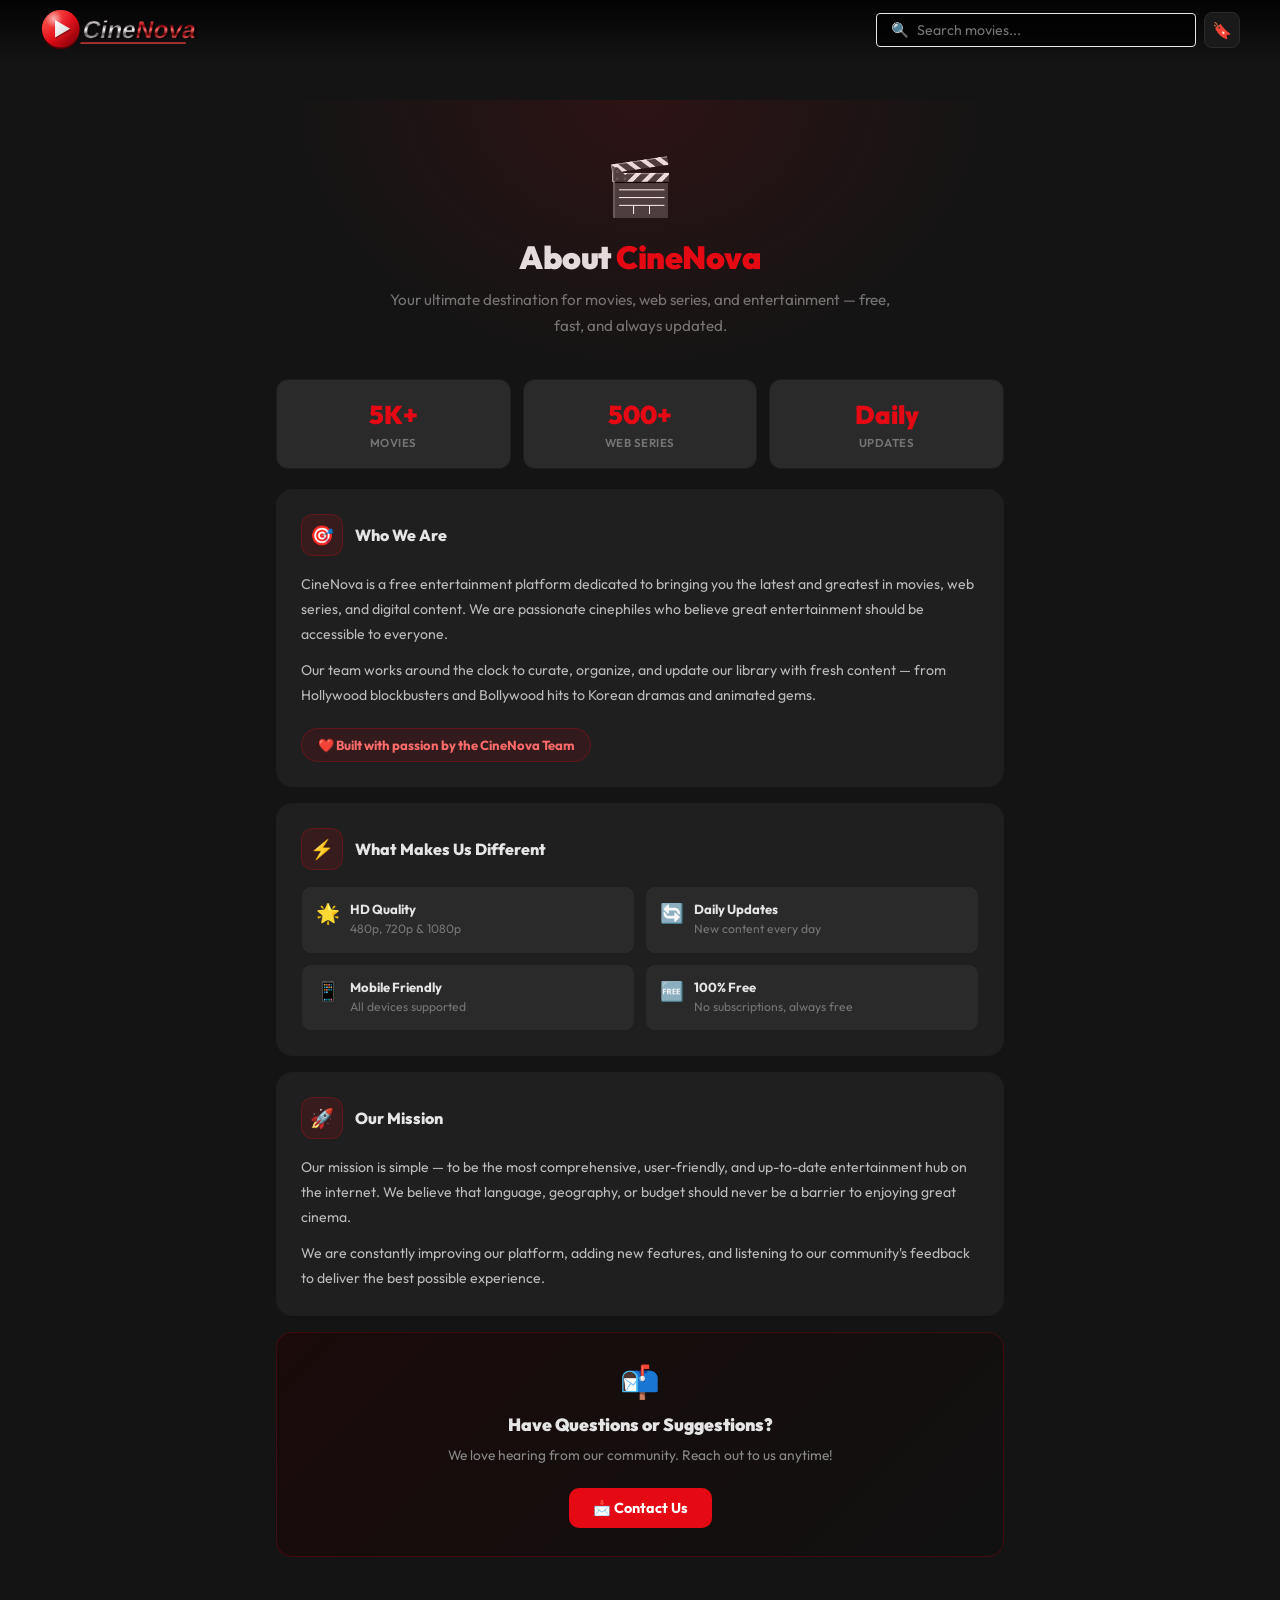
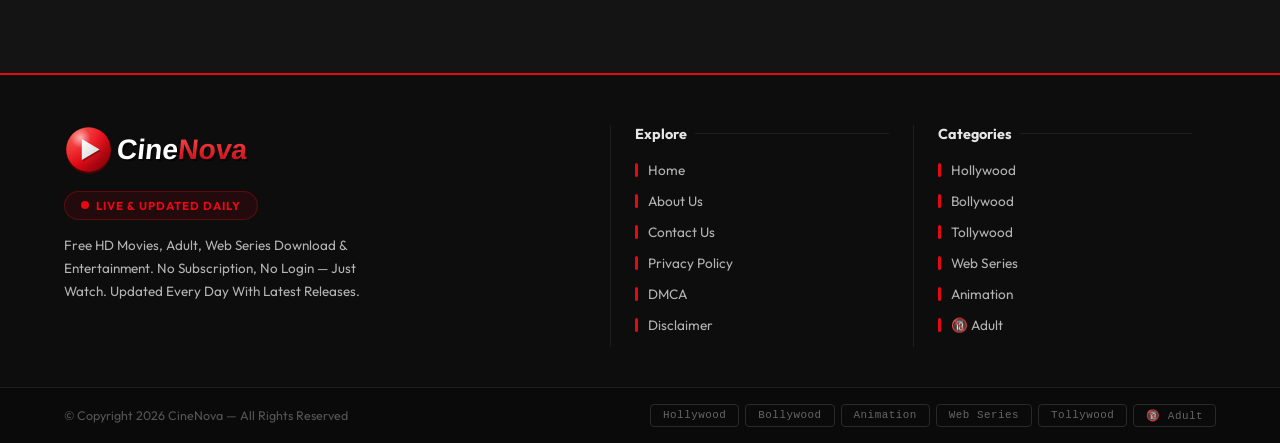
==== p/about-us.html @ c0ddf3af "Rename about-us.html to p/about-us.html" ====
<!DOCTYPE html>
<html lang="en" dir="ltr">
<head>
  <meta content='c2a4897f698a83db' name='yandex-verification'/>
  <meta content='4c48bb387f1f64bb013d2168a05ee539' name='6a97888e-site-verification'/>
  <meta content='Bqjs5rHU6' name='admaven-placement'/>
  <meta content='Watch free HD movies, web series &amp; latest releases on CineNova. No login, no subscription — Hollywood, Bollywood, Tollywood &amp; more. Updated daily!' id='cv-meta-desc' name='description'/>
  <meta content='free movies online, HD movies, web series, bollywood, hollywood, tollywood, cinenova' id='cv-meta-keywords' name='keywords'/>
<meta content='website' id='cv-og-type' property='og:type'/>
<meta content='https://www.cinenova.site/' id='cv-og-url' property='og:url'/>
<meta content='CineNova - Free HD Movies &amp; Web Series' id='cv-og-title' property='og:title'/>
<meta content='Watch free HD movies, web series &amp; latest releases. No login, no subscription!' id='cv-og-desc' property='og:description'/>
<meta content='https://i.ibb.co/YFLDLSzS/cinenova-icon-512.png' id='cv-og-image' property='og:image'/>
<meta content='https://i.ibb.co/YFLDLSzS/cinenova-icon-512.png' id='cv-tw-image' name='twitter:image'/>
<meta content='summary_large_image' name='twitter:card'/>
<meta content='CineNova - Free HD Movies' id='cv-tw-title' name='twitter:title'/>
<meta content='Watch free HD movies, web series. No login, no subscription!' id='cv-tw-desc' name='twitter:description'/>
<meta content='width=device-width, initial-scale=1.0, viewport-fit=cover' name='viewport'/>
<meta content='#0a0a0a' name='theme-color'/>
<title>CineNova - Free HD Movies &amp; Web Series</title>
<link href='https://i.ibb.co/2Y8SwSfn/cinenova-icon-192.png' rel='icon' type='image/png'/>
<link href='https://i.ibb.co/YFLDLSzS/cinenova-icon-512.png' rel='apple-touch-icon'/>

<!-- SEO: Canonical Fix &#8212; movie pages aur homepage dono ke liye sahi canonical -->
<link href='https://www.cinenova.site/' id='cv-canonical' rel='canonical'/>
<meta content='index, follow' id='cv-robots' name='robots'/>
<meta content='index, follow' id='cv-googlebot' name='googlebot'/>

<!-- SEO: Movie JSON-LD (JS se inject hoga) -->
<script id='cv-jsonld-movie' type='application/ld+json'></script>
<script id='cv-jsonld-breadcrumb' type='application/ld+json'></script>

<!-- Google Analytics -->
<script async='async' src='https://www.googletagmanager.com/gtag/js?id=G-N67Y5B8T2Z'></script>
<script>
  window.dataLayer = window.dataLayer || [];
  function gtag(){dataLayer.push(arguments);}
  gtag('js', new Date());
  gtag('config', 'G-N67Y5B8T2Z');
</script>

<!-- SITEMAP for Google -->
<link href='/sitemap.xml' rel='sitemap' type='application/xml'/>

<!-- Structured Data for Google -->
<script type='application/ld+json'>
//<![CDATA[
{
  "@context": "https://schema.org",
  "@type": "WebSite",
  "name": "CineNova",
  "description": "Free HD movies, web series and entertainment. No subscription, no login.",
  "url": "https://www.cinenova.site",
  "potentialAction": {
    "@type": "SearchAction",
    "target": "https://www.cinenova.site/?q={search_term_string}",
    "query-input": "required name=search_term_string"
  }
}
//]]>
</script>

<link crossorigin='' href='https://fonts.gstatic.com' rel='preconnect'/>
<link href='https://cinenova-8987c-default-rtdb.firebaseio.com' rel='dns-prefetch'/>
<link crossorigin='' href='https://cinenova-8987c-default-rtdb.firebaseio.com' rel='preconnect'/>
<link href='https://api.themoviedb.org' rel='dns-prefetch'/>
<link href='https://image.tmdb.org' rel='dns-prefetch'/>
<link crossorigin='' href='https://image.tmdb.org' rel='preconnect'/>
<link href='https://wsrv.nl' rel='dns-prefetch'/>
<link href='https://i.ibb.co' rel='dns-prefetch'/>
<link crossorigin='' href='https://fonts.googleapis.com' rel='preconnect'/>

<!-- Plyr.io Player &#8212; non-blocking -->
<link as='style' href='https://cdn.plyr.io/3.7.8/plyr.css' onload='this.rel=&apos;stylesheet&apos;' rel='preload'/>
<noscript><link href='https://cdn.plyr.io/3.7.8/plyr.css' rel='stylesheet'/></noscript>
<link href='https://cdn.plyr.io' rel='dns-prefetch'/>

<!-- Fonts async load &#8212; non-blocking with font-display:swap -->
<link as='style' href='https://fonts.googleapis.com/css2?family=Bebas+Neue&amp;family=Outfit:wght@400;700;800&amp;display=swap' onload='this.rel=&apos;stylesheet&apos;' rel='preload'/>
<noscript><link href='https://fonts.googleapis.com/css2?family=Bebas+Neue&amp;family=Outfit:wght@400;700;800&amp;display=swap' rel='stylesheet'/></noscript>

<!-- Firebase loaded dynamically after page renders - non-blocking -->

<style>
*{margin:0;padding:0;box-sizing:border-box;-webkit-tap-highlight-color:transparent}
img{image-rendering:auto}
:root{
  --red:#e50914;
  --red-hover:#f40612;
  --red-glow:rgba(229,9,20,0.3);
  --red-dim:rgba(229,9,20,0.1);
  --dark:#141414;
  --dark2:#181818;
  --card:#1f1f1f;
  --card2:#2a2a2a;
  --card3:#333;
  --border:#2a2a2a;
  --border2:#3a3a3a;
  --text:#e5e5e5;
  --text2:#b3b3b3;
  --grey:#757575;
  --nav-h:68px;
  --gold:#f5c518;
  --blue:#0071eb;
  --green:#46d369;
  --radius:4px;
  --radius-sm:4px;
  --shadow:0 4px 24px rgba(0,0,0,0.6);
  --shadow-red:0 4px 24px rgba(229,9,20,0.35);
}

/* Font loaded via preload link in head */

html{overflow-x:hidden;width:100%;scroll-behavior:smooth}
@media (prefers-reduced-motion:reduce){html{scroll-behavior:auto}}
body{
  background:#141414;color:var(--text);
  font-family:'Netflix Sans','Outfit','Helvetica Neue',Helvetica,Arial,sans-serif;
  min-height:100vh;overflow-x:hidden;width:100%;max-width:100vw;
  -webkit-font-smoothing:antialiased;
}
a{text-decoration:none;color:inherit}

/* ══ SCROLLBAR ══ */
::-webkit-scrollbar{width:5px;height:5px}
::-webkit-scrollbar-track{background:var(--dark)}
::-webkit-scrollbar-thumb{background:var(--border2);border-radius:10px}
::-webkit-scrollbar-thumb:hover{background:var(--red)}
*{scrollbar-width:thin;scrollbar-color:var(--border2) var(--dark)}

/* ══ PERFORMANCE — SAFE ══ */
@media(prefers-reduced-motion:reduce){
  *,*::before,*::after{animation-duration:0.01ms!important;animation-iteration-count:1!important;transition-duration:0.01ms!important}
}
body{text-rendering:optimizeSpeed}
.cv-card,.cv-pill,.cv-btn,button,a{touch-action:manipulation;-webkit-tap-highlight-color:transparent}
/* Mobile — disable heavy GPU effects for smoothness */
@media(max-width:480px){
  #cv-modal-box{backdrop-filter:none!important;-webkit-backdrop-filter:none!important}
  /* Sliders GPU optimize */
  #cv-trending-track,#cv-ts-track,.tmdb-track,.cv-trailers-track{
    transform:translateZ(0);backface-visibility:hidden;
  }
  /* Card animation faster on mobile */
  .cv-card{animation-duration:0.2s!important}
  /* Disable card hover scale on mobile (no hover on touch) */
  .cv-card:hover{transform:none;box-shadow:none;border-color:rgba(255,255,255,0.04)}
  /* Cats bar blur lite */
  #cv-cats{backdrop-filter:blur(6px);-webkit-backdrop-filter:blur(6px)}
  /* Bottom nav blur lite */
  #cv-bottom-nav{backdrop-filter:blur(10px)!important;-webkit-backdrop-filter:blur(10px)!important}
  /* Disable will-change on mobile — saves GPU memory */
  .tmdb-track,.cv-trailers-track,#cv-trending-track,#cv-ts-track,#cv-upcoming-track{will-change:auto!important}
  /* Disable film grain on mobile — heavy CPU */
  #cv-banner-intro::after{animation:none!important;background-image:none!important}
  /* Disable pulse rings on mobile */
  .cn-bi-ring{animation:none!important}
  #cn-bi-glow{animation:none!important}
  /* Disable box-shadow pulse animations on mobile */
  .cv-tr-play{animation:none!important}
  .cv-trailers-live{animation:none!important}
  .cv-maint-icon{animation:none!important}
}
/* Touch active state for cards instead of hover */
@media(hover:none){
  .cv-card:active{
    transform:scale(0.97);
    transition:transform 0.1s ease;
    border-color:rgba(229,9,20,0.3);
  }
}

/* ══ SELECTION ══ */
::selection{background:rgba(229,9,20,0.3);color:#fff}

/* BLOGGER DEFAULT HIDE */
.blog-posts,.navbar,.header-outer,.post-outer,.post-body,.post-footer,
.post-header,.date-outer,.date-header,.comment-link,.blog-pager,
.feed-links,.post-author,.post-timestamp,.post-labels,.status-msg-wrap,
#comment-holder,.comments,.entry-content,.entry-header{display:none!important}

/* ══ NAV — NETFLIX STYLE ══ */
#cv-nav{
  position:fixed;top:0;left:0;right:0;width:100%;height:var(--nav-h);
  background:linear-gradient(180deg,rgba(0,0,0,0.85) 0%,transparent 100%);
  display:flex;align-items:center;justify-content:space-between;
  padding:0 4%;z-index:1000;
  box-sizing:border-box;
  transition:background 0.3s ease, box-shadow 0.3s ease;
}
#cv-nav.scrolled{
  background:rgba(10,10,10,0.96);
  backdrop-filter:blur(16px);
  -webkit-backdrop-filter:blur(16px);
  box-shadow:0 1px 0 rgba(255,255,255,0.05), 0 4px 20px rgba(0,0,0,0.6);
}
#cv-nav::after{display:none}
#cv-logo{display:flex;align-items:center;gap:10px;text-decoration:none;flex-shrink:0}
#cv-logo span{
  font-family:'Arial Black',Impact,Arial,sans-serif;font-size:1.7rem;letter-spacing:3px;font-weight:900;
  color:#e50914;
  text-shadow:none;
}
#cv-search-wrap{
  display:flex;align-items:center;gap:8px;
  background:rgba(0,0,0,0.7);
  border:1px solid #e5e5e5;
  border-radius:4px;padding:7px 14px;
  width:220px;max-width:calc(100vw - 260px);min-width:80px;flex-shrink:1;
  transition:all 0.2s ease;
}
#cv-search-wrap:focus-within{
  background:rgba(20,20,20,0.95);
  border-color:#fff;
}
#cv-search-wrap input{background:none;border:none;outline:none;color:#e5e5e5;font-size:0.88rem;width:100%;min-width:0;font-family:inherit;}
#cv-search-wrap input::placeholder{color:rgba(255,255,255,0.45)}

/* MOBILE SEARCH BUTTON */
#cv-search-btn{display:none;align-items:center;justify-content:center;width:36px;height:36px;background:#1a1a1a;border:1px solid #2a2a2a;border-radius:8px;cursor:pointer;flex-shrink:0;font-size:1rem}

/* MOBILE SEARCH OVERLAY */
#cv-search-overlay{
  display:none;position:fixed;top:var(--nav-h);left:0;right:0;
  background:rgba(10,10,10,0.98);padding:12px 16px;z-index:999;
  border-bottom:1px solid #2a2a2a;
}
#cv-search-overlay.open{display:block}
#cv-search-overlay-wrap{display:flex;align-items:center;gap:10px;background:#1a1a1a;border:1px solid #2a2a2a;border-radius:10px;padding:10px 14px}
#cv-search-overlay-wrap input{background:none;border:none;outline:none;color:#fff;font-size:1rem;width:100%;min-width:0}
#cv-search-overlay-wrap input::placeholder{color:#555}
#cv-search-overlay-close{color:#888;cursor:pointer;font-size:0.9rem;flex-shrink:0;white-space:nowrap}
#cv-search-clear,#cv-search-mobile-clear{align-items:center;justify-content:center}

@media(max-width:600px){
  #cv-search-wrap{display:none!important}
  #cv-search-btn{display:flex}
}

/* CATEGORIES */
#cv-cats{
  margin-top:var(--nav-h);padding:10px 4%;
  display:flex;gap:6px;overflow-x:auto;overflow-y:hidden;
  background:rgba(20,20,20,0.95);
  border-bottom:1px solid rgba(255,255,255,0.05);
  scrollbar-width:none;position:sticky;top:var(--nav-h);z-index:900;
  width:100%;box-sizing:border-box;
  overscroll-behavior-x:contain;
  -webkit-overflow-scrolling:touch;
  backdrop-filter:blur(10px);
}
#cv-cats::-webkit-scrollbar{display:none}
.cv-pill{
  padding:7px 18px;border-radius:20px;font-size:0.82rem;font-weight:600;
  cursor:pointer;white-space:nowrap;
  border:1px solid rgba(255,255,255,0.12);
  background:rgba(255,255,255,0.05);
  color:#aaa;
  transition:all 0.2s ease;flex-shrink:0;
  letter-spacing:0.3px;
}
.cv-pill:hover{background:rgba(255,255,255,0.12);color:#fff;border-color:rgba(255,255,255,0.3)}
.cv-pill.active{
  background:#e50914;
  color:#fff;border-color:#e50914;
  font-weight:700;
  box-shadow:0 2px 12px rgba(229,9,20,0.4);
}
.cv-pill-adult{
  margin-left:4px;
  background:rgba(255,255,255,0.03);
  border:1px solid rgba(255,255,255,0.1);
  color:#777;
}
.cv-pill-adult:hover{background:rgba(255,255,255,0.08);color:#999;border-color:rgba(255,255,255,0.18)}
.cv-pill-adult.active{
  background:linear-gradient(135deg,#3a0a0a,#1a0505);
  color:#ff6b6b;border-color:rgba(255,107,107,0.4);
  box-shadow:0 2px 12px rgba(255,0,0,0.15);
}



/* ══ UPCOMING MOVIES HERO SLIDER ══ */
#cv-upcoming-wrap{
  position:absolute;inset:0;z-index:5;
  background:#000;overflow:hidden;
}
#cv-upcoming-hero{
  position:relative;width:100%;height:100%;overflow:hidden;
  background:#000;
}
#cv-upcoming-track{
  display:flex;height:100%;transition:transform 0.55s cubic-bezier(0.25,0.46,0.45,0.94);
  will-change:transform;transform:translateZ(0);
}
.cv-uh-slide{
  flex-shrink:0;width:100%;height:100%;position:relative;
  overflow:hidden;cursor:pointer;
}
@media(max-width:600px){.cv-uh-slide{height:100%}}
.cv-uh-bg{
  width:100%;height:100%;object-fit:cover;display:block;
  transition:transform 6s ease;transform:scale(1.08);
}
.cv-uh-slide.active .cv-uh-bg{transform:scale(1.0)}
/* Cinematic overlay — dark left + bottom */
.cv-uh-overlay{
  position:absolute;inset:0;
  background:
    linear-gradient(to right, rgba(0,0,0,0.85) 0%, rgba(0,0,0,0.4) 50%, rgba(0,0,0,0.0) 100%),
    linear-gradient(to top, rgba(0,0,0,0.98) 0%, rgba(0,0,0,0.6) 35%, rgba(0,0,0,0.1) 70%, rgba(0,0,0,0.0) 100%);
  pointer-events:none;
}
/* Thin red accent line at bottom */
.cv-uh-slide::after{
  content:'';position:absolute;bottom:0;left:0;right:0;height:3px;
  background:linear-gradient(to right,#e50914,#ff6b35,#e50914);
  background-size:200% 100%;
  animation:cv-shimmer-bar 2s linear infinite;
  z-index:4;
}
@keyframes cv-shimmer-bar{0%{background-position:200% 0}100%{background-position:-200% 0}}
@media(max-width:600px){.cv-uh-slide::after{animation:none!important;background:var(--red);opacity:0.7}}
.cv-uh-info{
  position:absolute;bottom:30px;left:0;right:0;
  padding:0 20px 0;
  z-index:3;
}
/* COMING SOON badge */
.cv-uh-badge{
  display:inline-flex;align-items:center;gap:6px;
  background:rgba(229,9,20,0.15);
  border:1px solid rgba(229,9,20,0.6);
  color:#ff4d4d;font-size:0.6rem;font-weight:800;
  letter-spacing:1.2px;text-transform:uppercase;
  padding:4px 10px;border-radius:20px;margin-bottom:10px;
  backdrop-filter:blur(6px);
}
.cv-uh-badge::before{
  content:'';width:6px;height:6px;border-radius:50%;
  background:#e50914;
  box-shadow:0 0 6px #e50914;
  animation:cv-pulse-dot 1.5s ease-in-out infinite;
}
@keyframes cv-pulse-dot{0%,100%{opacity:1;transform:scale(1)}50%{opacity:0.5;transform:scale(0.7)}}
.cv-uh-title{
  font-size:1.55rem;font-weight:900;color:#fff;
  line-height:1.15;margin-bottom:8px;
  text-shadow:0 2px 20px rgba(0,0,0,0.9),0 4px 40px rgba(0,0,0,0.7);
  display:-webkit-box;-webkit-line-clamp:2;-webkit-box-orient:vertical;overflow:hidden;
  letter-spacing:-0.3px;
}
@media(max-width:500px){.cv-uh-title{font-size:1.2rem}}
@media(min-width:900px){.cv-uh-title{font-size:2rem}}
.cv-uh-meta{
  display:flex;align-items:center;gap:6px;flex-wrap:wrap;
  font-size:0.75rem;color:rgba(255,255,255,0.7);margin-bottom:14px;
}
.cv-uh-meta-sep{opacity:0.35;font-size:0.6rem}
.cv-uh-rating{
  color:#f5c518;font-weight:800;
  display:inline-flex;align-items:center;gap:3px;
}
/* Buttons row */
.cv-uh-btns{display:flex;gap:10px;align-items:center}
.cv-uh-play{
  display:inline-flex;align-items:center;gap:8px;
  background:linear-gradient(135deg,#e50914,#ff2d2d);
  color:#fff;border:none;
  padding:10px 22px;border-radius:10px;font-size:0.85rem;font-weight:800;
  cursor:pointer;transition:all 0.2s;letter-spacing:0.3px;
  box-shadow:0 4px 20px rgba(229,9,20,0.45);
}
.cv-uh-play:hover{
  background:linear-gradient(135deg,#ff2d2d,#e50914);
  transform:translateY(-1px);box-shadow:0 6px 25px rgba(229,9,20,0.6);
}
.cv-uh-play:active{transform:translateY(0)}
.cv-uh-play svg{width:14px;height:14px;fill:#fff}
/* Nav dots */
#cv-upcoming-dots{
  position:absolute;bottom:14px;left:50%;transform:translateX(-50%);
  display:flex;gap:6px;z-index:5;
}
.cv-uh-dot{
  width:5px;height:5px;border-radius:50%;
  background:rgba(255,255,255,0.25);cursor:pointer;
  transition:all 0.3s;border:none;padding:0;
}
.cv-uh-dot.active{background:#e50914;width:22px;border-radius:3px;box-shadow:0 0 8px rgba(229,9,20,0.6)}
/* Prev/Next arrows */
.cv-uh-arrow{
  position:absolute;top:50%;transform:translateY(-50%);
  background:rgba(0,0,0,0.4);
  border:1px solid rgba(255,255,255,0.15);
  color:#fff;border-radius:50%;width:36px;height:36px;
  display:flex;align-items:center;justify-content:center;
  cursor:pointer;z-index:5;font-size:1rem;
  transition:all 0.2s;backdrop-filter:blur(8px);
}
.cv-uh-arrow:hover{
  background:rgba(229,9,20,0.8);
  border-color:rgba(229,9,20,0.5);
  transform:translateY(-50%) scale(1.1);
}
#cv-uh-prev{left:12px}
#cv-uh-next{right:12px}
@media(max-width:500px){.cv-uh-arrow{display:none}}
/* Section header */
#cv-upcoming-header{
  display:flex;align-items:center;justify-content:space-between;
  padding:14px 16px 6px;
}
.cv-upcoming-label{display:flex;align-items:center;gap:8px}
.cv-upcoming-label-icon{font-size:1rem}
.cv-upcoming-label-title{font-size:1rem;font-weight:800;color:#e5e5e5}
.cv-upcoming-label-sub{font-size:0.68rem;color:#555;margin-top:1px}
/* Skeleton */
.cv-uh-skel{
  width:100%;height:100%;
  background:linear-gradient(90deg,#111 25%,#1a1a1a 50%,#111 75%);
  background-size:200% 100%;animation:shimmer 1.5s infinite;
}
@media(max-width:600px){.cv-uh-skel{height:100%}}


/* ══ TMDB SLIDER ══ */
#tmdb-slider-wrap{
  background:#0d0d0d;padding:0 0 14px;
  border-bottom:1px solid #1a1a1a;overflow:hidden;
}
.tmdb-section{padding:14px 0 8px 16px;content-visibility:auto;contain-intrinsic-size:0 350px;}
.tmdb-section-header{
  display:flex;align-items:center;gap:8px;
  padding-right:16px;margin-bottom:10px;
}
.tmdb-section-title{font-size:1.1rem;font-weight:700;color:#e5e5e5;letter-spacing:0px;text-transform:none;font-family:inherit;}
.tmdb-section-badge{display:none}
.tmdb-track-wrap{overflow:hidden;touch-action:pan-y}
.tmdb-track{display:flex;gap:10px;transition:transform 0.35s cubic-bezier(0.25,0.46,0.45,0.94);will-change:transform;transform:translateZ(0)}
.tmdb-skel{flex-shrink:0;width:120px;border-radius:10px;overflow:hidden;border:1px solid #1e1e1e}
.tmdb-skel-img{width:100%;aspect-ratio:2/3;background:linear-gradient(90deg,#1a1a1a 25%,#222 50%,#1a1a1a 75%);background-size:200% 100%;animation:shimmer 1.5s infinite;contain:paint}
.tmdb-skel-bar{height:10px;background:#1a1a1a;margin:6px 7px;border-radius:3px;animation:shimmer 1.5s infinite}
@media(max-width:500px){.tmdb-skel{width:105px}}
@media(min-width:700px){.tmdb-skel{width:140px}}


/* ══ TRAILERS SECTION — CINEMA UPGRADE ══ */
#cv-trailers-wrap{
  background:linear-gradient(180deg,#0d0d0d 0%,#0a0a0a 100%);
  padding:0 0 18px;border-bottom:1px solid #1a1a1a;overflow:hidden;
  position:relative;
  content-visibility:auto;contain-intrinsic-size:0 400px;
}
#cv-trailers-wrap::before{
  content:'';position:absolute;inset:0;
  background:url("data:image/svg+xml,%3Csvg xmlns='http://www.w3.org/2000/svg' width='4' height='4'%3E%3Crect width='1' height='1' fill='%23ffffff08'/%3E%3C/svg%3E");
  pointer-events:none;z-index:0;
}
.cv-trailers-header{
  display:flex;align-items:center;justify-content:space-between;
  padding:16px 16px 12px;position:relative;z-index:1;
}
.cv-trailers-header-left{display:flex;align-items:center;gap:10px}
.cv-trailers-icon{
  width:32px;height:32px;border-radius:8px;
  background:linear-gradient(135deg,#e50914,#b00710);
  display:flex;align-items:center;justify-content:center;
  font-size:1rem;box-shadow:0 2px 12px rgba(229,9,20,0.4);
  flex-shrink:0;
}
.cv-trailers-title{font-size:0.88rem;font-weight:800;color:#fff;letter-spacing:0.5px;text-transform:uppercase}
.cv-trailers-sub{font-size:0.68rem;color:#555;margin-top:1px}
.cv-trailers-live{
  background:linear-gradient(135deg,#e50914,#c0000f);
  color:#fff;font-size:0.58rem;
  font-weight:800;padding:3px 8px;border-radius:20px;letter-spacing:1px;
  box-shadow:0 0 10px rgba(229,9,20,0.5);
  animation:cv-pulse-live 2s infinite;
}
@keyframes cv-pulse-live{
  0%,100%{box-shadow:0 0 8px rgba(229,9,20,0.5)}
  50%{box-shadow:0 0 18px rgba(229,9,20,0.9)}
}
.cv-trailers-count{font-size:0.68rem;color:#444;font-weight:600}
.cv-trailers-track-wrap{overflow:hidden;padding-left:16px;position:relative;z-index:1;touch-action:pan-y}
.cv-trailers-track{display:flex;gap:12px;transition:transform 0.35s cubic-bezier(0.25,0.46,0.45,0.94);will-change:transform;transform:translateZ(0)}
.cv-tr-card{
  flex-shrink:0;width:120px;border-radius:10px;overflow:hidden;
  cursor:pointer;position:relative;
  border:1px solid #1e1e1e;background:var(--card);
  transition:transform 0.2s,box-shadow 0.2s,border-color 0.2s;
}
.cv-tr-card:active{
  transform:scale(0.95);
  box-shadow:0 2px 20px rgba(229,9,20,0.4);
  border-color:var(--red);
}
@media(max-width:500px){.cv-tr-card{width:105px}}
@media(min-width:700px){.cv-tr-card{width:140px}}
.cv-tr-thumb-wrap{position:relative;width:100%;aspect-ratio:2/3;overflow:hidden;background:#1a1a1a}
.cv-tr-thumb{
  width:100%;height:100%;object-fit:cover;display:block;
  transition:transform 0.3s;
}
.cv-tr-card:active .cv-tr-thumb{transform:scale(1.05)}
.cv-tr-overlay{
  position:absolute;inset:0;
  background:linear-gradient(0deg,rgba(0,0,0,0.75) 0%,transparent 50%);
}
.cv-tr-play{
  position:absolute;top:50%;left:50%;
  transform:translate(-50%,-50%);
  width:32px;height:32px;border-radius:50%;
  background:rgba(229,9,20,0.92);
  display:flex;align-items:center;justify-content:center;
  box-shadow:0 0 0 5px rgba(229,9,20,0.2),0 2px 14px rgba(229,9,20,0.6);
  animation:cv-play-pulse 4s infinite;
}
@keyframes cv-play-pulse{
  0%,100%{box-shadow:0 0 0 4px rgba(229,9,20,0.2),0 2px 12px rgba(229,9,20,0.5)}
  50%{box-shadow:0 0 0 7px rgba(229,9,20,0.06),0 2px 16px rgba(229,9,20,0.7)}
}
.cv-tr-card:active .cv-tr-play{transform:translate(-50%,-50%) scale(0.85)}
.cv-tr-play svg{width:12px;height:12px;margin-left:2px}
.cv-tr-badge{
  position:absolute;top:5px;left:5px;
  background:var(--red);
  color:#fff;font-size:0.5rem;font-weight:800;
  padding:2px 5px;border-radius:3px;letter-spacing:0.5px;
}
.cv-tr-lang{
  position:absolute;top:5px;right:5px;
  background:rgba(0,0,0,0.8);
  color:#fff;font-size:0.5rem;font-weight:700;
  padding:2px 5px;border-radius:3px;
}
.cv-tr-rating{
  position:absolute;bottom:5px;right:5px;
  background:rgba(0,0,0,0.85);
  color:#f5c518;font-size:0.58rem;font-weight:700;
  padding:1px 5px;border-radius:3px;
}
.cv-tr-info{padding:6px 8px 7px}
.cv-tr-name{
  font-size:0.72rem;font-weight:700;color:#fff;
  white-space:nowrap;overflow:hidden;text-overflow:ellipsis;
  line-height:1.3;
}
.cv-tr-meta{display:flex;align-items:center;gap:4px;margin-top:2px}
.cv-tr-year{font-size:0.65rem;color:var(--grey)}
.cv-tr-dot{font-size:0.45rem;color:#444}
.cv-tr-hd{
  font-size:0.52rem;font-weight:800;color:#1a8cff;
  border:1px solid rgba(26,140,255,0.3);
  padding:1px 4px;border-radius:3px;
}
.cv-tr-dots{display:flex;gap:5px;justify-content:center;margin-top:10px;padding-right:16px;position:relative;z-index:1}
.cv-tr-dot-el{
  width:6px;height:6px;border-radius:50%;
  background:#2a2a2a;transition:all 0.3s;cursor:pointer;
}
.cv-tr-dot-el.active{background:var(--red);width:18px;border-radius:3px}
.cv-tr-skel{flex-shrink:0;width:120px;border-radius:10px;overflow:hidden;border:1px solid #1e1e1e}
.cv-tr-skel-img{width:100%;aspect-ratio:2/3;background:linear-gradient(90deg,#1a1a1a 25%,#222 50%,#1a1a1a 75%);background-size:200% 100%;animation:shimmer 1.5s infinite;contain:paint}
.cv-tr-skel-bar{height:10px;background:#1a1a1a;margin:6px 8px 4px;border-radius:3px;animation:shimmer 1.5s infinite}
.cv-tr-skel-bar.short{width:50%;margin-top:0}
@media(max-width:500px){.cv-tr-skel{width:105px}}
@media(min-width:700px){.cv-tr-skel{width:140px}}

/* ══ PAGINATION ══ */
#cv-pagination{
  display:flex;align-items:center;justify-content:center;
  gap:8px;padding:20px 16px 28px;
  flex-wrap:wrap;
}
.cv-page-btn{
  min-width:40px;height:40px;padding:0 14px;
  border-radius:4px;border:1px solid #2a2a2a;
  background:#1f1f1f;color:#e5e5e5;
  font-size:0.88rem;font-weight:700;cursor:pointer;
  display:flex;align-items:center;justify-content:center;
  gap:6px;transition:all 0.15s;font-family:inherit;
  white-space:nowrap;
}
.cv-page-btn:hover:not(:disabled){background:#2a2a2a;border-color:#3a3a3a;color:#fff}
.cv-page-btn.active{background:#e50914;border-color:#e50914;color:#fff;pointer-events:none}
.cv-page-btn:disabled{opacity:0.35;cursor:not-allowed}
.cv-page-info{font-size:0.8rem;color:#555;white-space:nowrap;padding:0 4px}
@media(max-width:400px){.cv-page-btn{min-width:36px;height:36px;padding:0 10px;font-size:0.82rem}}

/* ══ GRID — MASTER PRO ══ */
#cv-grid{
  display:grid;
  grid-template-columns:repeat(auto-fill,minmax(155px,1fr));
  gap:14px;padding:16px;
  width:100%;box-sizing:border-box;overflow:visible;
  min-height:500px;
}
/* ═══════════════════════════════════════
   MOVIE CARD — OPTIMIZED ANIMATIONS
   ═══════════════════════════════════════ */
@keyframes cardFadeIn{
  from{opacity:0;transform:translateY(16px)}
  to{opacity:1;transform:translateY(0)}
}
@keyframes shimmer{
  0%{background-position:-200% 0}
  100%{background-position:200% 0}
}

.cv-card{
  display:block;
  color:inherit;
  text-decoration:none;
  background:#181818;
  box-shadow:none;
  border-radius:10px;
  overflow:hidden;
  cursor:pointer;
  position:relative;
  border:1px solid rgba(255,255,255,0.04);
  animation:cardFadeIn 0.35s ease both;
  transition:
    transform 0.18s ease,
    box-shadow 0.18s ease,
    border-color 0.18s ease;
}

/* Staggered fade-in — sirf first 8 cards pe (baaki ke liye heavy animation avoid) */
.cv-card:nth-child(1){animation-delay:0.05s}
.cv-card:nth-child(2){animation-delay:0.1s}
.cv-card:nth-child(3){animation-delay:0.15s}
.cv-card:nth-child(4){animation-delay:0.2s}
.cv-card:nth-child(5){animation-delay:0.25s}
.cv-card:nth-child(6){animation-delay:0.3s}
.cv-card:nth-child(7){animation-delay:0.35s}
.cv-card:nth-child(8){animation-delay:0.4s}
.cv-card:nth-child(n+9){animation-delay:0s;animation-duration:0.2s}

/* Hover — GPU layer sirf hover pe */
.cv-card:hover{
  transform:scale(1.05) translateY(-2px);
  box-shadow:0 0 0 1px rgba(229,9,20,0.3),0 12px 30px rgba(0,0,0,0.8),0 0 20px rgba(229,9,20,0.1);
  border-color:rgba(229,9,20,0.25);
  z-index:2;
  will-change:transform;
}

/* No shine sweep - Netflix clean style */
.cv-card::before{display:none}

/* Play button overlay on hover */
.cv-card-img-wrap{position:relative;overflow:hidden;}
.cv-card-img-wrap::after{
  content:'\25B6';
  position:absolute;top:50%;left:50%;
  transform:translate(-50%,-50%) scale(0) rotate(-90deg);
  width:46px;height:46px;
  background:rgba(229,9,20,0.92);
  border-radius:50%;
  display:flex;align-items:center;justify-content:center;
  font-size:1rem;color:#fff;
  transition:transform 0.3s cubic-bezier(0.34,1.56,0.64,1),opacity 0.3s;
  opacity:0;
  z-index:2;
  line-height:46px;text-align:center;
  padding-left:4px;
  box-shadow:0 4px 20px rgba(229,9,20,0.5);
}
.cv-card:hover .cv-card-img-wrap::after{
  transform:translate(-50%,-50%) scale(1);
  opacity:1;
}

/* Image zoom on hover */
.cv-card-img{
  width:100%;aspect-ratio:2/3;object-fit:cover;display:block;
  background:#1a1a1a;height:auto;
  transition:transform 0.3s ease, filter 0.25s ease;
}
.cv-card:hover .cv-card-img{
  transform:scale(1.05);
  filter:brightness(0.7);
}

/* Bottom info overlay on hover */
.cv-card-info{
  padding:8px 8px 10px;
  position:relative;
  background:#181818;
}
.cv-card:hover .cv-card-info{
  background:#181818;
}

.cv-card-title{
  font-size:0.78rem;font-weight:700;line-height:1.3;
  white-space:nowrap;overflow:hidden;text-overflow:ellipsis;
  color:#e5e5e5;
  transition:color 0.15s ease;
}
.cv-card:hover .cv-card-title{color:#fff}

.cv-card-meta{
  font-size:0.7rem;color:#b3b3b3;margin-top:2px;
}
.cv-card:hover .cv-card-meta{color:#b3b3b3}

.cv-card-no-img{
  width:100%;aspect-ratio:2/3;
  background:linear-gradient(135deg,#1a1a1a,#222);
  display:flex;align-items:center;justify-content:center;font-size:2.5rem;
  transition:filter 0.3s;
}
.cv-card:hover .cv-card-no-img{filter:brightness(1.3)}

#cv-grid{contain:content;content-visibility:auto;min-height:500px;}
.cv-card-img{image-rendering:auto;color-scheme:dark;}

.cv-badge{
  position:absolute;top:6px;right:6px;
  background:rgba(0,0,0,0.8);color:#f5c518;
  font-size:0.65rem;font-weight:700;
  padding:2px 6px;border-radius:4px;
;box-shadow:0 2px 8px rgba(0,0,0,0.5);font-family:'Outfit',sans-serif;}
.cv-ep-alert-badge{
  position:absolute;bottom:6px;left:6px;z-index:2;
  background:var(--red);color:#fff;
  font-size:0.6rem;font-weight:800;letter-spacing:0.3px;
  padding:3px 7px;border-radius:4px;
  box-shadow:0 2px 8px rgba(0,0,0,0.5);font-family:'Outfit',sans-serif;
  animation:cvEpAlertPulse 1.6s ease-in-out infinite;
}
@keyframes cvEpAlertPulse{0%,100%{opacity:1}50%{opacity:0.55}}
.cv-ep-item.cv-ep-item-new{border:1px solid rgba(229,9,20,0.5);background:rgba(229,9,20,0.06)}
.cv-ep-new-tag{background:var(--red);color:#fff;font-size:0.6rem;font-weight:800;padding:2px 7px;border-radius:10px;margin-left:7px;white-space:nowrap;animation:cvEpAlertPulse 1.6s ease-in-out infinite}
.cv-cat-badge{
  position:absolute;top:6px;left:6px;
  font-size:0.55rem;font-weight:800;
  padding:2px 5px;border-radius:4px;text-transform:uppercase;letter-spacing:0.3px;
  max-width:55%;overflow:hidden;text-overflow:ellipsis;white-space:nowrap;
}
.cv-new{background:var(--red);color:#fff}



/* SKELETON */
.cv-skel{background:#1f1f1f;border-radius:4px;overflow:hidden;border:none}
.cv-skel-img{width:100%;aspect-ratio:2/3;background:linear-gradient(90deg,#1f1f1f 25%,#2a2a2a 50%,#1f1f1f 75%);background-size:200% 100%;animation:shimmer 1.5s infinite;contain:paint}
.cv-skel-bar{height:12px;background:#2a2a2a;margin:8px 8px;border-radius:2px;animation:shimmer 1.5s infinite}
.cv-skel-bar.short{width:60%}
@keyframes shimmer{0%{background-position:200% 0}100%{background-position:-200% 0}}

/* EMPTY / ERROR */
.cv-empty{grid-column:1/-1;text-align:center;padding:60px 20px;color:var(--grey)}
.cv-empty p:first-child{font-size:3rem;margin-bottom:12px}

/* ══ UPGRADED MODAL ══ */
#cv-modal{
  display:flex;position:fixed;inset:0;
  background:rgba(0,0,0,0.85);
  z-index:2000;
  align-items:flex-end;justify-content:center;
  padding:0;
  opacity:0;visibility:hidden;pointer-events:none;
  transition:opacity 0.22s ease,visibility 0.22s ease;
  will-change:opacity;
}
#cv-modal.open{opacity:1;visibility:visible;pointer-events:all}
#cv-modal.closing #cv-modal-box{animation:slidedown 0.22s cubic-bezier(0.4,0,1,1) forwards}
#cv-modal-box{
  background:#141414;
  border-radius:20px 20px 0 0;
  border-top:none;
  box-shadow:0 -8px 50px rgba(0,0,0,0.9);
  width:100%;max-width:600px;max-height:92svh;
  overflow-y:auto;padding:0 0 30px;
  animation:slideup 0.28s cubic-bezier(0.22,1,0.36,1);
  scrollbar-width:thin;scrollbar-color:#333 transparent;
  will-change:transform;
  transform:translateZ(0);
}
#cv-modal-box::-webkit-scrollbar{width:4px}
#cv-modal-box::-webkit-scrollbar-thumb{background:#2a2a2a;border-radius:2px}
@keyframes slideup{from{transform:translateY(100%);opacity:0}to{transform:translateY(0);opacity:1}}
@keyframes slidedown{from{transform:translateY(0);opacity:1}to{transform:translateY(100%);opacity:0}}
#cv-modal-handle{width:40px;height:4px;background:#333;border-radius:2px;margin:12px auto 0;display:block;cursor:grab}
#cv-modal-close{
  position:sticky;top:10px;float:right;margin:10px 16px 0 0;
  background:rgba(20,20,20,0.9);border:1px solid rgba(255,255,255,0.1);
  color:#888;font-size:1rem;cursor:pointer;
  width:32px;height:32px;border-radius:50%;
  display:flex;align-items:center;justify-content:center;
  transition:all 0.2s;z-index:10;flex-shrink:0;
  backdrop-filter:blur(12px);
}
#cv-modal-close:hover{background:var(--red);color:#fff;border-color:var(--red);box-shadow:0 0 16px rgba(229,9,20,0.5)}
#cv-modal-bookmark{
  position:sticky;top:10px;float:right;margin:10px 8px 0 0;
  background:rgba(20,20,20,0.9);border:1px solid rgba(255,255,255,0.1);
  color:#888;font-size:1rem;cursor:pointer;
  width:32px;height:32px;border-radius:50%;
  display:flex;align-items:center;justify-content:center;
  transition:all 0.2s;z-index:10;flex-shrink:0;
  backdrop-filter:blur(12px);
}
#cv-modal-bookmark:hover{border-color:#facc15;color:#facc15}
#cv-modal-bookmark.cv-bookmarked{background:#facc15;border-color:#facc15;color:#1a1a00}
#cv-sync-banner{margin:0 16px 12px;padding:12px 14px;border-radius:12px;background:rgba(59,130,246,0.08);border:1px solid rgba(59,130,246,0.25);display:flex;align-items:center;gap:10px;font-size:0.8rem}
#cv-sync-banner.synced{background:rgba(34,197,94,0.08);border-color:rgba(34,197,94,0.25)}
#cv-sync-banner-text{flex:1;color:#ccc;line-height:1.4}
#cv-sync-banner-btn{flex-shrink:0;background:#3b82f6;color:#fff;font-size:0.76rem;font-weight:700;padding:8px 14px;border-radius:8px;border:none;cursor:pointer;white-space:nowrap}
#cv-sync-banner.synced #cv-sync-banner-btn{background:transparent;color:#888;text-decoration:underline;padding:4px}
#cv-modal-img-wrap{position:relative;overflow:hidden;height:380px;width:100%;background:#0a0a0a}
#cv-modal-img{width:100%;height:380px;object-fit:cover;object-position:center top;display:block;border-radius:0}
#cv-modal-img-overlay{
  position:absolute;inset:0;
  background:linear-gradient(to bottom,transparent 30%,#141414 100%);
  pointer-events:none;
}
#cv-modal-content{padding:0 18px}
#cv-modal-title{font-size:1.3rem;font-weight:900;margin-bottom:10px;line-height:1.2;margin-top:-35px;position:relative;z-index:1;text-shadow:0 2px 12px rgba(0,0,0,0.9)}
#cv-modal-badges{display:flex;gap:6px;flex-wrap:wrap;margin-bottom:14px}
.cv-mbadge{
  background:rgba(255,255,255,0.06);border:1px solid rgba(255,255,255,0.1);
  padding:5px 12px;border-radius:20px;font-size:0.73rem;color:#ccc;
  display:flex;align-items:center;gap:4px;
  backdrop-filter:blur(4px);
}
#cv-modal-desc{
  font-size:0.85rem;color:#888;line-height:1.7;margin-bottom:18px;
  background:rgba(255,255,255,0.03);border-radius:12px;
  padding:12px 14px;border:1px solid rgba(255,255,255,0.06);
}
.cv-dl-btn{
  display:flex;align-items:center;justify-content:center;gap:8px;
  width:100%;padding:14px;margin-bottom:8px;
  background:linear-gradient(135deg,#e50914,#ff2020);
  color:#fff;border:none;border-radius:12px;
  font-size:0.95rem;font-weight:700;cursor:pointer;text-align:center;
  transition:all 0.2s;
  letter-spacing:0.5px;
  font-family:inherit;
  box-shadow:0 4px 20px rgba(229,9,20,0.3);
}
.cv-dl-btn::before{display:none}
.cv-dl-btn.secondary{background:rgba(255,255,255,0.07);border:1px solid rgba(255,255,255,0.1);box-shadow:none;color:#fff}
.cv-dl-btn.secondary:hover{background:rgba(255,255,255,0.12)}
.cv-dl-btn:hover{background:linear-gradient(135deg,#ff2020,#e50914);transform:translateY(-1px);box-shadow:0 6px 24px rgba(229,9,20,0.45)}
#cv-episodes{margin-top:12px}
.cv-ep-header{font-weight:700;margin-bottom:10px;font-size:0.9rem;display:flex;align-items:center;gap:6px}
.cv-ep-item{
  display:flex;align-items:center;justify-content:space-between;
  padding:12px 14px;background:rgba(255,255,255,0.05);border:none;
  border-radius:4px;margin-bottom:4px;transition:background 0.15s;
}
.cv-ep-item:hover{background:rgba(255,255,255,0.1)}
.cv-ep-title{font-size:0.85rem;font-weight:600;color:#e5e5e5}
.cv-ep-btn{background:#e50914;color:#fff;border:none;padding:6px 14px;border-radius:4px;font-size:0.78rem;cursor:pointer;font-weight:700;transition:background 0.15s}
.cv-ep-btn:hover{background:#f40612}
.cv-section-title{font-size:1rem;font-weight:700;color:#e5e5e5;text-transform:none;letter-spacing:0px;margin:18px 0 10px;display:flex;align-items:center;gap:6px}
.cv-section-title::after{content:'';flex:1;height:1px;background:#2a2a2a}

/* ══ RELATED MOVIES IN MODAL ══ */
#cv-related-wrap{margin-top:6px;padding-bottom:8px}
#cv-related-wrap .cv-section-title{margin-top:16px}
.cv-cast-row{margin-top:2px}
.cv-cast-track{display:flex;gap:14px;overflow-x:auto;overflow-y:hidden;scroll-snap-type:x proximity;-webkit-overflow-scrolling:touch;padding:2px 2px 8px;scrollbar-width:none}
.cv-cast-track::-webkit-scrollbar{display:none}
.cv-cast-card{flex-shrink:0;width:72px;text-align:center;scroll-snap-align:start}
.cv-cast-photo-wrap{width:64px;height:64px;border-radius:50%;overflow:hidden;margin:0 auto 6px;border:1px solid #2a2a2a;background:#1a1a1a}
.cv-cast-photo{width:100%;height:100%;object-fit:cover;display:block}
.cv-cast-name{font-size:0.72rem;font-weight:700;color:#e5e5e5;line-height:1.25;overflow:hidden;text-overflow:ellipsis;display:-webkit-box;-webkit-line-clamp:2;-webkit-box-orient:vertical}
.cv-cast-role{font-size:0.64rem;color:#888;margin-top:2px;overflow:hidden;text-overflow:ellipsis;white-space:nowrap}
@media(min-width:700px){.cv-cast-card{width:84px}.cv-cast-photo-wrap{width:76px;height:76px}}
.cv-related-grid{
  display:grid;
  grid-template-columns:repeat(3,1fr);
  gap:8px;
  margin-top:10px;
}
@media(min-width:400px){.cv-related-grid{grid-template-columns:repeat(3,1fr)}}
@media(min-width:600px){.cv-related-grid{grid-template-columns:repeat(5,1fr)}}
.cv-rel-card{
  border-radius:8px;overflow:hidden;cursor:pointer;
  background:var(--card);border:1px solid #1e1e1e;
  transition:transform 0.2s,border-color 0.2s;
  position:relative;
}
.cv-rel-card:hover,.cv-rel-card:active{transform:scale(1.04);border-color:var(--red)}
.cv-rel-card img{width:100%;aspect-ratio:2/3;object-fit:cover;display:block;background:#1a1a1a}
.cv-rel-card-no-img{width:100%;aspect-ratio:2/3;background:linear-gradient(135deg,#1a1a1a,#222);display:flex;align-items:center;justify-content:center;font-size:1.8rem}
.cv-rel-info{padding:5px 6px 6px}
.cv-rel-title{font-size:0.68rem;font-weight:700;white-space:nowrap;overflow:hidden;text-overflow:ellipsis;color:#eee}
.cv-rel-meta{font-size:0.6rem;color:var(--grey);margin-top:1px}
.cv-rel-badge{position:absolute;top:4px;right:4px;background:rgba(0,0,0,0.8);color:#f5c518;font-size:0.55rem;font-weight:700;padding:1px 4px;border-radius:3px}

/* ══ DESKTOP — FULLSCREEN MODAL ══ */
@media(min-width:769px){
  #cv-modal{align-items:center;justify-content:center;padding:0}
  #cv-modal.closing #cv-modal-box{animation:cvModalDesktopOut 0.22s cubic-bezier(0.4,0,1,1) forwards}
  #cv-modal-box{
    border-radius:0;
    max-width:100%;
    width:100%;
    height:100vh;
    max-height:100vh;
    overflow-y:auto;
    border-top:none;
    animation:cvModalDesktopIn 0.22s cubic-bezier(0.22,1,0.36,1);
  }
  #cv-modal-img-wrap{height:420px}
  #cv-modal-img{height:420px}
  #cv-modal-content{max-width:900px;margin:0 auto;padding:0 32px}
  #cv-modal-close{top:16px;right:20px;width:38px;height:38px;font-size:1.2rem}
  #cv-modal-handle{display:none}
}
@keyframes cvModalDesktopIn{
  from{opacity:0;transform:translateY(20px)}
  to{opacity:1;transform:translateY(0)}
}
@keyframes cvModalDesktopOut{
  from{opacity:1;transform:translateY(0)}
  to{opacity:0;transform:translateY(30px)}
}

/* DOWNLOAD QUALITY POPUP */
#cv-dl-popup{
  display:flex;position:fixed;inset:0;
  background:rgba(0,0,0,0.85);z-index:4000;
  align-items:flex-end;justify-content:center;
  opacity:0;visibility:hidden;pointer-events:none;
  transition:opacity 0.2s ease,visibility 0.2s ease;
}
#cv-dl-popup.open{opacity:1;visibility:visible;pointer-events:all}
#cv-dl-popup-box{
  background:linear-gradient(180deg,#1a1a1a,#111);
  border-radius:24px 24px 0 0;
  width:100%;max-width:500px;
  padding:0 0 30px;
  animation:slideup 0.25s cubic-bezier(0.34,1.56,0.64,1);
  border-top:1px solid rgba(255,255,255,0.08);
  box-shadow:0 -8px 40px rgba(0,0,0,0.9);
}
#cv-dl-popup-handle{width:40px;height:4px;background:#2a2a2a;border-radius:2px;margin:12px auto 10px;display:block}
#cv-dl-popup-title{font-size:1rem;font-weight:800;text-align:center;padding:0 20px 14px;color:#fff;border-bottom:1px solid #1e1e1e;margin-bottom:14px}
.cv-dl-quality-btn{
  display:flex;align-items:center;justify-content:space-between;
  margin:8px 16px;padding:14px 18px;
  background:rgba(255,255,255,0.04);border:1px solid #2a2a2a;
  border-radius:12px;cursor:pointer;transition:all 0.2s;
  color:#fff;font-size:0.9rem;font-weight:600;
}
.cv-dl-quality-btn:hover,.cv-dl-quality-btn:active{background:rgba(229,9,20,0.12);border-color:var(--red)}
.cv-dl-quality-label{display:flex;align-items:center;gap:10px}
.cv-dl-quality-badge{
  background:var(--red);color:#fff;
  font-size:0.7rem;font-weight:800;
  padding:3px 8px;border-radius:5px;letter-spacing:0.5px;
}
.cv-dl-quality-size{font-size:0.78rem;color:var(--grey)}
#cv-dl-popup-cancel{
  display:block;width:calc(100% - 32px);margin:10px 16px 0;
  padding:13px;background:rgba(255,255,255,0.05);
  border:1px solid #2a2a2a;border-radius:12px;
  color:#888;font-size:0.9rem;font-weight:600;cursor:pointer;
}


/* ══ ADULT 18+ AGE VERIFICATION GATE ══ */
#cv-adult-gate{
  display:flex;position:fixed;inset:0;
  background:rgba(0,0,0,0.92);z-index:5000;
  align-items:center;justify-content:center;padding:16px;
  opacity:0;visibility:hidden;pointer-events:none;
  transition:opacity 0.25s ease,visibility 0.25s ease;
  backdrop-filter:blur(6px);
}
#cv-adult-gate.open{opacity:1;visibility:visible;pointer-events:all}
#cv-adult-gate-box{
  position:relative;width:100%;max-width:400px;
  background:linear-gradient(160deg,#161010,#0d0808);
  border:1px solid rgba(255,80,80,0.2);
  border-radius:20px;padding:32px 26px 24px;
  text-align:center;
  animation:cvAdultGateIn 0.25s cubic-bezier(0.34,1.56,0.64,1);
  box-shadow:0 20px 60px rgba(0,0,0,0.7);
}
@keyframes cvAdultGateIn{
  from{opacity:0;transform:scale(0.92) translateY(14px)}
  to{opacity:1;transform:scale(1) translateY(0)}
}
#cv-adult-gate-close{
  position:absolute;top:14px;right:14px;
  width:30px;height:30px;border-radius:50%;
  background:rgba(255,255,255,0.06);border:none;color:#999;
  font-size:0.85rem;cursor:pointer;
}
#cv-adult-gate-close:hover{background:rgba(255,255,255,0.12);color:#fff}
#cv-adult-gate-icon{font-size:2.2rem;margin-bottom:10px}
#cv-adult-gate-title{font-size:1.15rem;font-weight:800;color:#fff;margin-bottom:10px}
#cv-adult-gate-desc{font-size:0.85rem;color:#999;line-height:1.6;margin-bottom:20px}
#cv-adult-gate-checkrow{
  display:flex;align-items:flex-start;gap:10px;
  text-align:left;margin-bottom:20px;padding:12px;
  background:rgba(255,255,255,0.03);border:1px solid rgba(255,255,255,0.08);
  border-radius:12px;cursor:pointer;
}
#cv-adult-gate-checkrow input{margin-top:2px;flex-shrink:0;width:16px;height:16px;accent-color:#e50914;cursor:pointer}
#cv-adult-gate-checkrow span{font-size:0.78rem;color:#ccc;line-height:1.5}
#cv-adult-gate-google-btn{
  display:flex;align-items:center;justify-content:center;gap:10px;
  width:100%;padding:13px;border-radius:12px;
  background:#fff;color:#222;border:none;
  font-size:0.9rem;font-weight:700;cursor:pointer;
  transition:opacity 0.2s,transform 0.15s;
  opacity:0.45;pointer-events:none;
}
#cv-adult-gate-checkrow.checked + #cv-adult-gate-google-btn,
#cv-adult-gate-google-btn.enabled{opacity:1;pointer-events:all}
#cv-adult-gate-google-btn:active{transform:scale(0.97)}
#cv-adult-gate-google-btn.loading{opacity:0.7;pointer-events:none}
#cv-adult-gate-error{color:#ff6b6b;font-size:0.78rem;margin-top:12px;min-height:1em}
#cv-adult-gate-footer{font-size:0.68rem;color:#555;margin-top:16px;line-height:1.5}

/* ══ MY LIST — apna alag popup, adult gate se koi lena dena nahi ══ */
#cv-header-mylist-btn{
  display:flex;align-items:center;justify-content:center;
  width:36px;height:36px;background:#1a1a1a;border:1px solid #2a2a2a;
  border-radius:8px;cursor:pointer;flex-shrink:0;font-size:1rem;
}
#cv-header-mylist-btn:hover{border-color:#3b82f6}
#cv-mylist-modal{
  display:flex;position:fixed;inset:0;
  background:rgba(0,0,0,0.92);z-index:5000;
  align-items:center;justify-content:center;padding:16px;
  opacity:0;visibility:hidden;pointer-events:none;
  transition:opacity 0.25s ease,visibility 0.25s ease;
  backdrop-filter:blur(6px);
}
#cv-mylist-modal.open{opacity:1;visibility:visible;pointer-events:all}
#cv-mylist-modal-box{
  position:relative;width:100%;max-width:400px;
  background:linear-gradient(160deg,#10141a,#080a0d);
  border:1px solid rgba(59,130,246,0.25);
  border-radius:20px;padding:32px 26px 24px;
  text-align:center;
  animation:cvAdultGateIn 0.25s cubic-bezier(0.34,1.56,0.64,1);
  box-shadow:0 20px 60px rgba(0,0,0,0.7);
}
#cv-mylist-modal-close{
  position:absolute;top:14px;right:14px;
  width:30px;height:30px;border-radius:50%;
  background:rgba(255,255,255,0.06);border:none;color:#999;
  font-size:0.85rem;cursor:pointer;
}
#cv-mylist-modal-close:hover{background:rgba(255,255,255,0.12);color:#fff}
#cv-mylist-modal-icon{font-size:2.2rem;margin-bottom:10px}
#cv-mylist-modal-title{font-size:1.15rem;font-weight:800;color:#fff;margin-bottom:10px}
#cv-mylist-modal-desc{font-size:0.85rem;color:#999;line-height:1.6;margin-bottom:22px}
#cv-mylist-modal-google-btn{
  width:100%;display:flex;align-items:center;justify-content:center;gap:10px;
  background:#fff;border:none;border-radius:10px;padding:13px;
  font-size:0.88rem;font-weight:700;color:#1a1a1a;cursor:pointer;
}
#cv-mylist-modal-google-btn.loading{opacity:0.7;pointer-events:none}
#cv-mylist-modal-error{color:#ff6b6b;font-size:0.78rem;margin-top:12px;min-height:1em}
#cv-mylist-modal-skip{margin-top:16px;font-size:0.8rem;color:#3b82f6;cursor:pointer;font-weight:600}
#cv-mylist-modal-skip:hover{text-decoration:underline}

/* ══ REPORT ISSUE — apna alag popup ══ */
#cv-report-modal{
  display:flex;position:fixed;inset:0;
  background:rgba(0,0,0,0.92);z-index:5000;
  align-items:center;justify-content:center;padding:16px;
  opacity:0;visibility:hidden;pointer-events:none;
  transition:opacity 0.25s ease,visibility 0.25s ease;
  backdrop-filter:blur(6px);
}
#cv-report-modal.open{opacity:1;visibility:visible;pointer-events:all}
#cv-report-modal-box{
  position:relative;width:100%;max-width:400px;
  background:linear-gradient(160deg,#1a1010,#0a0808);
  border:1px solid rgba(239,68,68,0.25);
  border-radius:20px;padding:32px 26px 24px;
  text-align:center;
  animation:cvAdultGateIn 0.25s cubic-bezier(0.34,1.56,0.64,1);
  box-shadow:0 20px 60px rgba(0,0,0,0.7);
}
#cv-report-modal-close{
  position:absolute;top:14px;right:14px;
  width:30px;height:30px;border-radius:50%;
  background:rgba(255,255,255,0.06);border:none;color:#999;
  font-size:0.85rem;cursor:pointer;
}
#cv-report-modal-close:hover{background:rgba(255,255,255,0.12);color:#fff}
#cv-report-modal-icon{font-size:2.2rem;margin-bottom:10px}
#cv-report-modal-title{font-size:1.15rem;font-weight:800;color:#fff;margin-bottom:10px}
#cv-report-modal-desc{font-size:0.85rem;color:#999;line-height:1.6;margin-bottom:22px}
#cv-report-modal-reasons{display:flex;flex-direction:column;gap:10px}
.cv-report-reason-btn{
  width:100%;text-align:left;display:flex;align-items:center;gap:10px;
  background:rgba(255,255,255,0.05);border:1px solid #2a2a2a;border-radius:10px;
  padding:13px 14px;font-size:0.85rem;font-weight:600;color:#e5e5e5;cursor:pointer;
  transition:all 0.18s;font-family:inherit;
}
.cv-report-reason-btn:hover{background:rgba(239,68,68,0.1);border-color:rgba(239,68,68,0.3)}
#cv-report-modal-success{font-size:0.95rem;font-weight:700;color:#4ade80;padding:20px 0}


/* ══ BEAUTIFUL POPUP PLAYER ══ */
#cv-player{
  display:none;position:fixed;inset:0;
  background:rgba(0,0,0,0.93);
  z-index:3000;
  align-items:center;justify-content:center;
  padding:10px;
  backdrop-filter:blur(10px);
  -webkit-backdrop-filter:blur(10px);
}
#cv-player.open{display:flex;animation:playerFadeIn 0.22s ease}
@keyframes playerFadeIn{from{opacity:0}to{opacity:1}}
#cv-player-popup{
  position:relative;
  width:100%;max-width:920px;
  background:#000;
  border-radius:4px;
  border:none;
  box-shadow:0 20px 60px rgba(0,0,0,0.9);
  overflow:hidden;
  animation:playerSlideUp 0.28s cubic-bezier(0.22,1,0.36,1);
  max-height:calc(100svh - 20px);
  display:flex;flex-direction:column;
}
#cv-player-popup::before{
  content:'';position:absolute;top:0;left:0;right:0;height:2px;
  background:#e50914;
  z-index:3;pointer-events:none;
}
@keyframes playerSlideUp{
  from{opacity:0;transform:translateY(20px) scale(0.97)}
  to{opacity:1;transform:translateY(0) scale(1)}
}
/* Header */
#cv-player-header{
  display:flex;align-items:center;
  padding:10px 12px;gap:8px;
  flex-shrink:0;
  background:linear-gradient(180deg,#111 0%,#0d0d0d 100%);
  border-bottom:1px solid rgba(255,255,255,0.05);
}

#cv-player-title{
  font-size:0.85rem;font-weight:700;color:#e8e8e8;
  white-space:nowrap;overflow:hidden;text-overflow:ellipsis;
  flex:1;letter-spacing:0.1px;
}
#cv-player-header-btns{display:flex;align-items:center;gap:6px;flex-shrink:0}
#cv-player-fullscreen-btn{
  background:rgba(255,255,255,0.05);
  border:1px solid rgba(255,255,255,0.08);
  color:#666;cursor:pointer;
  width:30px;height:30px;border-radius:7px;
  display:flex;align-items:center;justify-content:center;
  transition:all 0.15s;font-size:0.8rem;
}
#cv-player-fullscreen-btn:hover{background:rgba(255,255,255,0.1);color:#ccc}
#cv-player-close{
  background:rgba(229,9,20,0.13);
  border:1px solid rgba(229,9,20,0.28);
  color:#e55;cursor:pointer;
  width:30px;height:30px;border-radius:7px;
  display:flex;align-items:center;justify-content:center;
  transition:all 0.15s;font-size:0.95rem;font-weight:700;
}
#cv-player-close:hover{background:#e50914;color:#fff;border-color:#e50914;box-shadow:0 0 14px rgba(229,9,20,0.45)}
/* Video wrap — fills remaining space */
#cv-player-video-wrap{
  position:relative;
  width:100%;
  aspect-ratio:16/9;
  background:#000;
  overflow:hidden;
}
#cv-player-inner{position:absolute;inset:0}
#cv-player-inner iframe,
#cv-player-inner video{
  width:100%;height:100%;
  display:block;border:none;
  background:#000;
}
/* Plyr.io overrides — dark theme fit */
#cv-player-inner .plyr{width:100%;height:100%;--plyr-color-main:#e50914;--plyr-video-background:#000;--plyr-font-family:'Outfit',sans-serif;}
#cv-player-inner .plyr--video{background:#000;}
#cv-player-inner .plyr__control--overlaid{background:#e50914;border-radius:50%;}
#cv-player-inner .plyr__control--overlaid:hover{background:#b0060f;}
#cv-player-inner .plyr--full-ui input[type=range]{color:#e50914;}
#cv-player-inner .plyr__menu__container .plyr__control[role=menuitemradio][aria-checked=true]::before{background:#e50914;}
/* Spinner loader */
#cv-player-loading{
  display:none;position:absolute;inset:0;
  background:#000;z-index:2;
  align-items:center;justify-content:center;
  flex-direction:column;gap:12px;
}
#cv-player-loading.show{display:flex}
#cv-player-loading-icon{
  width:36px;height:36px;
  border:2.5px solid #1e1e1e;
  border-top-color:#e50914;
  border-radius:50%;
  animation:cvSpin 0.75s linear infinite;
}
@keyframes cvSpin{to{transform:rotate(360deg)}}
#cv-player-loading span{font-size:0.7rem;color:#333;font-weight:700;letter-spacing:2px;text-transform:uppercase}
/* Footer — hidden */
#cv-player-footer,#cv-player-tip,#cv-player-quality-label{display:none!important}
/* Mobile — centered (same as desktop) */
@media(max-width:600px){
  #cv-player{padding:10px;align-items:center;justify-content:center}
  #cv-player-popup{
    border-radius:14px;
    max-height:calc(100svh - 20px);max-width:100%;
    animation:playerMobileCenter 0.22s cubic-bezier(0.22,1,0.36,1);
  }
  @keyframes playerMobileCenter{
    from{opacity:0;transform:scale(0.95)}
    to{opacity:1;transform:scale(1)}
  }
  #cv-player-header{padding:9px 12px}
  #cv-player-title{font-size:0.8rem}
  #cv-player-close,#cv-player-fullscreen-btn{width:32px;height:32px}
}
@media(min-width:900px){#cv-player-popup{max-width:960px}}



/* MOBILE */
/* ══ MOBILE RESPONSIVE ══ */
@media(max-width:480px){

  /* GRID — 2 columns, big poster cards */
  #cv-grid{
    grid-template-columns:repeat(2,1fr);
    gap:10px;padding:10px;
  }

  /* CARD — taller poster style */
  .cv-card{border-radius:12px}
  .cv-card-img,.cv-card-no-img{aspect-ratio:2/3}
  .cv-card-info{padding:7px 8px}
  .cv-card-title{font-size:0.78rem;font-weight:700}
  .cv-card-meta{font-size:0.68rem}
  .cv-badge{font-size:0.6rem;padding:2px 5px;top:5px;right:5px}
  .cv-cat-badge{font-size:0.55rem;padding:2px 5px;top:5px;left:5px}

  /* SKELETON — same 2-col */
  .cv-skel-img{aspect-ratio:2/3}
  .cv-skel-bar{height:10px;margin:6px 8px}

  /* SLIDERS */
    .cv-tr-card{width:110px}
  .tmdb-skel{width:110px}


  /* CATEGORIES BAR */
  #cv-cats{padding:10px 12px;gap:6px}
  .cv-pill{padding:6px 14px;font-size:0.78rem}
}

/* TABLET */
@media(min-width:481px) and (max-width:768px){
  #cv-grid{grid-template-columns:repeat(3,1fr);gap:12px;padding:14px}
    .cv-tr-card{width:120px}
  .tmdb-skel{width:120px}
}

/* DESKTOP */
@media(min-width:769px){
  #cv-grid{grid-template-columns:repeat(auto-fill,minmax(180px,1fr));gap:16px;padding:20px}
    .cv-tr-card{width:140px}
  .tmdb-skel{width:140px}
}

/* ══ NOTICE BAR ══ */

@keyframes noticepulse{0%,100%{opacity:1}50%{opacity:0.75}}

/* ══ MAINTENANCE MODE ══ */
#cv-maintenance-screen{
  display:none;position:fixed;inset:0;z-index:99999;
  background:linear-gradient(135deg,#0a0a0a 0%,#1a0000 100%);
  flex-direction:column;align-items:center;justify-content:center;
  text-align:center;padding:24px;
}
#cv-maintenance-screen.active{display:flex;}
.cv-maint-icon{font-size:4rem;margin-bottom:20px;animation:noticepulse 2s infinite;}
.cv-maint-title{font-family:'Bebas Neue',cursive;font-size:2.4rem;letter-spacing:2px;color:#e50914;margin-bottom:12px;}
.cv-maint-msg{font-size:1rem;color:#b3b3b3;max-width:480px;line-height:1.6;margin-bottom:20px;}
.cv-maint-time{background:rgba(229,9,20,0.1);border:1px solid rgba(229,9,20,0.3);border-radius:8px;padding:10px 20px;color:#e5e5e5;font-size:0.88rem;}

/* ══ ANNOUNCEMENT BAR — APP UPDATE NOTICE UPGRADE ══ */
#cv-ann-bar{
  display:none;width:100%;
  padding:10px 4%;
  align-items:center;justify-content:center;gap:12px;
  position:fixed;top:0;left:0;right:0;z-index:1001;
  min-height:52px;box-sizing:border-box;
  backdrop-filter:blur(8px);-webkit-backdrop-filter:blur(8px);
  border-bottom:1px solid rgba(255,255,255,0.12);
  box-shadow:0 6px 28px rgba(0,0,0,0.45),0 2px 8px rgba(0,0,0,0.3);
  animation:cvAnnSlideDown 0.4s cubic-bezier(0.16,1,0.3,1);
}
@keyframes cvAnnSlideDown{
  from{transform:translateY(-100%);opacity:0;}
  to{transform:translateY(0);opacity:1;}
}
#cv-ann-bar.active{display:flex;}

/* Type variants */
#cv-ann-bar.type-info{background:linear-gradient(90deg,rgba(29,78,216,0.97),rgba(37,99,235,0.97));color:#e0f0ff;}
#cv-ann-bar.type-success{background:linear-gradient(90deg,rgba(22,163,74,0.97),rgba(21,128,61,0.97));color:#d1fae5;}
#cv-ann-bar.type-warning{background:linear-gradient(90deg,rgba(217,119,6,0.97),rgba(180,83,9,0.97));color:#fef3c7;}
#cv-ann-bar.type-error{background:linear-gradient(90deg,rgba(220,38,38,0.97),rgba(185,28,28,0.97));color:#fee2e2;}
#cv-ann-bar.type-new{
  background:linear-gradient(90deg,#5b21b6 0%,#9333ea 35%,#e50914 75%,#c2000b 100%);
  color:#fff;
}

/* Animated shimmer on type-new */
#cv-ann-bar.type-new::before{
  content:'';position:absolute;inset:0;
  background:linear-gradient(90deg,transparent 0%,rgba(255,255,255,0.08) 40%,transparent 80%);
  background-size:200% 100%;
  animation:cvAnnShimmer 2.5s linear infinite;
  pointer-events:none;
}
@keyframes cvAnnShimmer{
  0%{background-position:-200% center;}
  100%{background-position:200% center;}
}

/* Icon */
#cv-ann-icon{
  font-size:1.15rem;flex-shrink:0;
  filter:drop-shadow(0 0 8px rgba(255,255,255,0.5));
  animation:cvAnnIconBounce 2s ease-in-out infinite;
  position:relative;z-index:1;
}
@keyframes cvAnnIconBounce{
  0%,100%{transform:scale(1);}
  50%{transform:scale(1.15);}
}
@media(max-width:480px){
  #cv-ann-bar.type-new::before{animation:none!important}
  #cv-ann-icon{animation:none!important}
}

/* Text block */
.cv-ann-text{
  flex:1;min-width:0;
  display:flex;align-items:center;gap:6px;
  flex-wrap:wrap;position:relative;z-index:1;
}
.cv-ann-title{
  font-size:0.84rem;font-weight:900;letter-spacing:0.3px;
}
.cv-ann-msg{
  font-size:0.78rem;font-weight:400;opacity:0.85;
}

/* CTA Link — pill button */
.cv-ann-link{
  flex-shrink:0;
  color:inherit;font-size:0.7rem;font-weight:900;letter-spacing:1px;
  text-transform:uppercase;
  padding:5px 13px;border-radius:20px;
  background:rgba(255,255,255,0.2);
  border:1px solid rgba(255,255,255,0.4);
  white-space:nowrap;text-decoration:none;
  transition:all 0.2s;position:relative;z-index:1;
}
.cv-ann-link:hover{background:rgba(255,255,255,0.32);transform:scale(1.03);}

/* Close button */
.cv-ann-close{
  cursor:pointer;font-size:0.78rem;
  width:26px;height:26px;border-radius:50%;
  background:rgba(255,255,255,0.12);
  border:1px solid rgba(255,255,255,0.2);
  display:flex;align-items:center;justify-content:center;
  flex-shrink:0;transition:all 0.18s;
  position:relative;z-index:1;
}
.cv-ann-close:hover{background:rgba(255,255,255,0.28);border-color:rgba(255,255,255,0.4);}

/* Hide old dot */
.cv-ann-dot{display:none!important;}

/* ══ NEW CONTENT POPUP — CINEMATIC POSTER REDESIGN ══ */
#cv-newcontent-overlay{
  display:none;position:fixed;inset:0;z-index:9999;
  background:rgba(0,0,0,0.88);
  backdrop-filter:blur(8px);-webkit-backdrop-filter:blur(8px);
  align-items:center;justify-content:center;padding:16px;
}
#cv-newcontent-overlay.active{display:flex;animation:cvNcFadeIn 0.4s ease;}
@keyframes cvNcFadeIn{from{opacity:0;}to{opacity:1;}}

#cv-newcontent-popup{
  position:relative;width:100%;max-width:360px;
  background:#0a0a0a;
  border-radius:22px;overflow:hidden;
  box-shadow:
    0 0 0 1px rgba(229,9,20,0.35),
    0 40px 80px rgba(0,0,0,0.95),
    0 0 80px rgba(229,9,20,0.12);
  animation:cvNcSlideUp 0.5s cubic-bezier(0.16,1,0.3,1);
}
@keyframes cvNcSlideUp{
  from{transform:translateY(80px) scale(0.9);opacity:0;}
  to{transform:translateY(0) scale(1);opacity:1;}
}

/* Blurred poster backdrop */
#cv-nc-backdrop{
  position:absolute;inset:0;z-index:0;
  background-size:cover;background-position:center top;
  filter:blur(32px) brightness(0.18) saturate(1.8);
  transform:scale(1.15);
  pointer-events:none;
}

/* Scanline texture */
#cv-nc-scanlines{
  position:absolute;inset:0;z-index:1;pointer-events:none;
  background:repeating-linear-gradient(0deg,transparent,transparent 3px,rgba(0,0,0,0.06) 3px,rgba(0,0,0,0.06) 4px);
}

/* Top glowing red bar */
#cv-nc-topbar{
  position:absolute;top:0;left:0;right:0;height:3px;z-index:20;
  background:linear-gradient(90deg,transparent 0%,#e50914 30%,#ff5500 55%,#e50914 80%,transparent 100%);
  background-size:200% 100%;
  animation:cvNcTopBarScan 2.5s linear infinite;
  box-shadow:0 0 12px rgba(229,9,20,0.9),0 0 28px rgba(229,9,20,0.4);
}
@keyframes cvNcTopBarScan{
  0%{background-position:-200% center;}
  100%{background-position:200% center;}
}

/* Close button */
.cv-nc-close{
  position:absolute;top:13px;right:13px;z-index:30;
  width:30px;height:30px;border-radius:50%;
  background:rgba(0,0,0,0.75);
  border:1px solid rgba(255,255,255,0.15);
  color:#bbb;font-size:0.8rem;cursor:pointer;
  display:flex;align-items:center;justify-content:center;
  transition:all 0.2s;backdrop-filter:blur(8px);
  line-height:1;
}
.cv-nc-close:hover{background:rgba(229,9,20,0.85);border-color:#e50914;color:#fff;}

/* ── POSTER SECTION ── */
#cv-nc-poster-section{
  position:relative;width:100%;
  height:210px;overflow:hidden;
  background:#111;
}
.cv-nc-poster{
  width:100%;height:100%;object-fit:cover;
  object-position:center top;display:block;
  transition:transform 8s ease;
}
#cv-newcontent-popup:hover .cv-nc-poster{transform:scale(1.04);}

/* Gradient fade into bottom content */
#cv-nc-poster-overlay{
  position:absolute;inset:0;
  background:
    linear-gradient(0deg, #0a0a0a 0%, rgba(10,10,10,0.6) 55%, rgba(0,0,0,0.1) 100%),
    linear-gradient(90deg, rgba(0,0,0,0.5) 0%, transparent 50%);
}

/* "NEW RELEASE" floating badge */
#cv-nc-floating-badge{
  position:absolute;top:12px;left:12px;z-index:10;
  display:inline-flex;align-items:center;gap:7px;
  background:linear-gradient(135deg,rgba(229,9,20,0.97),rgba(180,5,12,0.97));
  color:#fff;font-size:0.58rem;font-weight:900;letter-spacing:2.5px;
  text-transform:uppercase;padding:5px 12px 5px 9px;
  border-radius:5px;
  box-shadow:0 0 18px rgba(229,9,20,0.8),0 2px 12px rgba(0,0,0,0.5);
  animation:cvNcBadgePulse 2.2s ease-in-out infinite;
}
@keyframes cvNcBadgePulse{
  0%,100%{box-shadow:0 0 18px rgba(229,9,20,0.8),0 2px 12px rgba(0,0,0,0.5);}
  50%{box-shadow:0 0 30px rgba(229,9,20,1),0 0 0 5px rgba(229,9,20,0.12),0 2px 12px rgba(0,0,0,0.5);}
}
.cv-nc-badge-dot{
  width:7px;height:7px;border-radius:50%;
  background:#fff;flex-shrink:0;
  animation:cvNcDotBlink 1.1s ease-in-out infinite;
}
@keyframes cvNcDotBlink{0%,100%{opacity:1;}50%{opacity:0.2;}}
@media(max-width:480px){
  .cv-nc-top-bar::after{animation:none!important}
  .cv-nc-badge{animation:none!important}
  .cv-nc-dot{animation:none!important}
}

/* Stars at bottom-left of poster */
#cv-nc-stars{
  position:absolute;bottom:54px;left:16px;z-index:10;
  display:flex;gap:2px;
}
.cv-nc-star{
  color:#f5c518;font-size:0.72rem;
  animation:cvNcStarIn 0.35s ease both;
  text-shadow:0 0 8px rgba(245,197,24,0.6);
}
.cv-nc-star:nth-child(1){animation-delay:0.15s}
.cv-nc-star:nth-child(2){animation-delay:0.25s}
.cv-nc-star:nth-child(3){animation-delay:0.35s}
.cv-nc-star:nth-child(4){animation-delay:0.45s}
.cv-nc-star:nth-child(5){animation-delay:0.55s}
@keyframes cvNcStarIn{
  from{opacity:0;transform:scale(0) rotate(-45deg);}
  to{opacity:1;transform:scale(1) rotate(0);}
}

/* ── BOTTOM CONTENT ── */
#cv-nc-bottom{
  position:relative;z-index:5;
  padding:10px 18px 20px;
}

/* Category pill */
#cv-nc-cat-wrap{margin-bottom:8px;}
#cv-nc-cat{
  display:inline-block;
  font-size:0.58rem;font-weight:900;letter-spacing:2.5px;text-transform:uppercase;
  color:#e50914;padding:3px 9px;
  border:1px solid rgba(229,9,20,0.5);border-radius:3px;
  background:rgba(229,9,20,0.1);
}

/* Title — Bebas Neue cinematic */
#cv-nc-title{
  font-family:'Bebas Neue',Impact,Arial,sans-serif;
  font-size:2rem;font-weight:400;color:#fff;
  line-height:1.0;margin-bottom:9px;
  letter-spacing:2.5px;
  text-shadow:0 2px 20px rgba(0,0,0,0.9),0 0 40px rgba(229,9,20,0.12);
}

/* Description */
#cv-nc-desc{
  font-size:0.77rem;color:#888;line-height:1.6;
  margin-bottom:16px;
  display:-webkit-box;-webkit-line-clamp:2;-webkit-box-orient:vertical;overflow:hidden;
}

/* Actions row */
#cv-nc-actions{display:flex;gap:10px;}

#cv-nc-btn{
  flex:1.6;padding:13px 10px;border:none;border-radius:11px;
  font-size:0.84rem;font-weight:800;cursor:pointer;
  text-align:center;display:block;letter-spacing:0.6px;
  background:linear-gradient(135deg,#e50914 0%,#b0060f 100%);
  color:#fff;
  box-shadow:0 4px 22px rgba(229,9,20,0.55),inset 0 1px 0 rgba(255,255,255,0.18);
  transition:all 0.2s ease;
}
#cv-nc-btn:hover{transform:translateY(-2px);box-shadow:0 8px 30px rgba(229,9,20,0.7);}
#cv-nc-btn:active{transform:scale(0.97);}

.cv-nc-btn-later{
  flex:1;padding:13px 10px;border-radius:11px;
  font-size:0.82rem;font-weight:700;cursor:pointer;
  text-align:center;display:block;
  background:rgba(255,255,255,0.06);
  color:#666;border:1px solid rgba(255,255,255,0.1);
  transition:all 0.2s ease;letter-spacing:0.3px;
}
.cv-nc-btn-later:hover{background:rgba(255,255,255,0.11);color:#bbb;border-color:rgba(255,255,255,0.2);}

/* Remove old unused classes */
.cv-nc-badge-wrap,.cv-nc-new-badge,.cv-nc-body,
.cv-nc-poster-wrap,.cv-nc-poster-shine,.cv-nc-info,
.cv-nc-actions,.cv-nc-btn,.cv-nc-btn-watch,.cv-nc-btn-close{all:unset;}

/* ══ FEATURED BANNER — CINEMATIC REDESIGN ══ */
#cv-featured-wrap{
  display:block;
  margin-bottom:0;
}
#cv-featured-card{
  position:relative;
  width:100%;
  height:56.25vw;
  min-height:280px;
  max-height:80vh;
  overflow:hidden;
  background:#000;
  cursor:default;
}
#cv-featured-bg{
  position:absolute;inset:0;
  background-size:cover;background-position:center top;
  width:100%;height:100%;
  transition:opacity 0.8s ease;
}
#cv-featured-poster-wrap{
  position:absolute;inset:0;
  width:100%;height:100%;
}
#cv-featured-img{
  width:100%;height:100%;
  object-fit:cover;object-position:center top;
  display:block;
  transition:opacity 0.8s ease;
}
/* Netflix-style bottom fade */
#cv-featured-overlay{
  position:absolute;inset:0;
  background:
    linear-gradient(to right, rgba(0,0,0,0.7) 0%, rgba(0,0,0,0.3) 50%, transparent 100%),
    linear-gradient(to top, #141414 0%, rgba(20,20,20,0.6) 35%, transparent 60%);
}
/* Vignette top */
#cv-featured-card::after{
  content:'';position:absolute;top:0;left:0;right:0;
  height:30%;
  background:linear-gradient(to bottom,rgba(0,0,0,0.4) 0%,transparent 100%);
  pointer-events:none;z-index:2;
}
/* Info block — CineNova logo + buttons style */
#cv-featured-info{
  position:absolute;
  bottom:18%;left:0;
  width:45%;
  min-width:260px;
  max-width:520px;
  padding:0 4% 0 4%;
  z-index:3;
}
/* CineNova Logo in banner */
#cv-featured-badge{
  display:inline-flex;align-items:center;gap:5px;
  margin-bottom:16px;
}
#cv-featured-logo-img{
  height:clamp(32px,5vw,60px);
  width:auto;
  object-fit:contain;
  filter:drop-shadow(0 2px 8px rgba(0,0,0,0.7));
  display:block;
}
@media(max-width:480px){
  #cv-featured-logo-img{height:28px;}
}
@media(min-width:769px){
  #cv-featured-logo-img{height:clamp(44px,4.5vw,70px);}
}
/* Big bold Netflix title */
#cv-featured-title{
  font-size:clamp(1.4rem,3.5vw,3rem);
  font-weight:900;color:#fff;
  line-height:1.05;margin-bottom:14px;
  text-shadow:2px 2px 4px rgba(0,0,0,0.45);
  letter-spacing:-0.02em;
;font-family:'Bebas Neue',sans-serif;letter-spacing:2px;text-shadow:0 2px 20px rgba(0,0,0,0.8);}
/* Description — Netflix shows this */
#cv-featured-desc{
  font-size:clamp(0.8rem,1.2vw,1rem);
  color:rgba(255,255,255,0.85);
  line-height:1.5;
  margin-bottom:18px;
  display:-webkit-box;-webkit-line-clamp:3;-webkit-box-orient:vertical;
  overflow:hidden;
  text-shadow:1px 1px 3px rgba(0,0,0,0.8);
  transition:opacity 0.6s ease;
}
/* Meta row — smaller, subtle */
#cv-featured-meta{
  display:flex;gap:6px;flex-wrap:wrap;align-items:center;
  margin-bottom:20px;
  transition:opacity 0.6s ease;
}
.cv-feat-meta-item{
  font-size:0.72rem;font-weight:700;
  color:rgba(255,255,255,0.65);
  letter-spacing:0.3px;
}
.cv-feat-meta-dot{
  width:3px;height:3px;border-radius:50%;
  background:rgba(255,255,255,0.4);flex-shrink:0;
}
/* Action row */
#cv-featured-actions{display:flex;gap:10px;align-items:center;}
/* Netflix Play button — white bg, black text */
#cv-featured-play{
  display:inline-flex;align-items:center;gap:8px;
  background:#fff;border:none;color:#000;
  padding:0 24px;height:44px;border-radius:5px;
  font-size:0.95rem;font-weight:800;cursor:pointer;
  transition:background 0.15s ease;
  letter-spacing:0.2px;white-space:nowrap;
  font-family:inherit;
}
#cv-featured-play svg{width:18px;height:18px;flex-shrink:0;}
#cv-featured-play:hover{background:rgba(255,255,255,0.75);}
/* Netflix More Info button — dark semi-transparent */
#cv-featured-info-btn{
  display:inline-flex;align-items:center;gap:8px;
  background:rgba(109,109,110,0.7);
  border:none;
  color:#fff;padding:0 20px;height:44px;border-radius:5px;
  font-size:0.92rem;font-weight:700;cursor:pointer;
  transition:background 0.15s ease;backdrop-filter:blur(4px);
  letter-spacing:0.1px;white-space:nowrap;
  font-family:inherit;
}
#cv-featured-info-btn svg{width:18px;height:18px;flex-shrink:0;}
#cv-featured-info-btn:hover{background:rgba(109,109,110,0.5);}
/* Netflix right side — mute + age rating */
#cv-featured-right{
  position:absolute;
  bottom:22%;right:4%;
  display:flex;align-items:center;gap:14px;
  z-index:4;
}
#cv-featured-mute{
  width:36px;height:36px;border-radius:50%;
  background:transparent;
  border:2px solid rgba(255,255,255,0.55);
  color:rgba(255,255,255,0.85);
  display:flex;align-items:center;justify-content:center;
  cursor:pointer;font-size:0;
  transition:border-color 0.2s,background 0.2s;
  flex-shrink:0;
}
#cv-featured-mute:hover{border-color:#fff;background:rgba(255,255,255,0.1);}
#cv-featured-mute svg{width:16px;height:16px;pointer-events:none;}
#cv-featured-age{
  border:1px solid rgba(255,255,255,0.45);
  color:rgba(255,255,255,0.75);
  font-size:0.72rem;font-weight:700;
  padding:2px 7px;letter-spacing:0.5px;
}
/* Dots — bottom center */
#cv-featured-dots{
  position:absolute;bottom:12px;left:50%;transform:translateX(-50%);
  display:flex;gap:5px;align-items:center;z-index:5;
}
.cv-feat-dot{
  width:8px;height:8px;border-radius:50%;
  background:rgba(255,255,255,0.3);cursor:pointer;
  transition:all 0.3s ease;
  border:none;padding:0;
}
.cv-feat-dot.active{
  background:#e50914;
  width:26px;border-radius:4px;
}
/* Slide transitions */
#cv-featured-bg,#cv-featured-img,#cv-featured-title,#cv-featured-meta,#cv-featured-desc{
  transition:opacity 0.55s ease;
}
#cv-featured-card.cv-feat-transitioning #cv-featured-bg,
#cv-featured-card.cv-feat-transitioning #cv-featured-img,
#cv-featured-card.cv-feat-transitioning #cv-featured-title,
#cv-featured-card.cv-feat-transitioning #cv-featured-meta,
#cv-featured-card.cv-feat-transitioning #cv-featured-desc{
  opacity:0;
}

/* ── CUSTOM BANNER SLIDER ANIMATIONS ── */
@keyframes cvBannerKenBurns{
  0%{transform:scale(1.06) translate(0,0);}
  50%{transform:scale(1.1) translate(-0.5%,-0.3%);}
  100%{transform:scale(1.04) translate(0,0);}
}
@keyframes cvBannerFadeIn{
  from{opacity:0;transform:scale(1.04);}
  to{opacity:1;transform:scale(1);}
}
@keyframes cvBannerSlideUp{
  from{opacity:0;transform:translateY(20px);}
  to{opacity:1;transform:translateY(0);}
}
#cv-featured-card.cv-custom-mode #cv-featured-img{
  animation:cvBannerKenBurns 6s ease-in-out forwards;
  will-change:transform;
  transform:translateZ(0);
}
#cv-custom-caption{
  animation:cvBannerSlideUp 0.6s ease-out forwards;
}
#cv-custom-pbar{
  box-shadow:0 0 10px #e50914,0 0 20px rgba(229,9,20,0.4);
}

/* Mobile */
@media(max-width:480px){
  #cv-featured-card{height:70vw;min-height:220px;max-height:320px;}
  #cv-featured-info{width:75%;min-width:0;padding:0 16px;}
  #cv-featured-title{font-size:1.2rem;margin-bottom:10px;}
  #cv-featured-desc{display:none;}
  #cv-featured-play{height:38px;padding:0 16px;font-size:0.85rem;gap:6px;}
  #cv-featured-info-btn{height:38px;padding:0 12px;font-size:0.82rem;gap:5px;}
  #cv-featured-right{bottom:18%;right:12px;}
  #cv-featured-mute{width:30px;height:30px;}
  #cv-featured-age{font-size:0.65rem;padding:1px 5px;}
}
/* Tablet */
@media(min-width:481px) and (max-width:768px){
  #cv-featured-card{height:60vw;min-height:280px;max-height:420px;}
  #cv-featured-info{width:60%;padding:0 3% 0 4%;}
  #cv-featured-title{font-size:1.8rem;}
  #cv-featured-desc{-webkit-line-clamp:2;}
  #cv-featured-play{height:42px;padding:0 20px;}
  #cv-featured-info-btn{height:42px;padding:0 16px;}
}
/* Desktop */
@media(min-width:769px){
  #cv-featured-card{height:56.25vw;max-height:85vh;}
  #cv-featured-info{width:40%;padding:0 0 0 4%;}
}
@media(min-width:1200px){
  #cv-featured-info{width:35%;}
  #cv-featured-title{font-size:3rem;}
}

/* ══ CINENOVA BANNER INTRO — CINEMATIC SPLASH ══ */
#cv-banner-intro{
  position:absolute;inset:0;z-index:10;
  background:#0a0a0a;
  display:flex;align-items:center;justify-content:center;
  overflow:hidden;
}
#cv-banner-intro.cv-intro-fadeout{
  opacity:0;transition:opacity 0.8s ease;pointer-events:none;
}
#cv-banner-intro.cv-intro-gone{display:none!important}

/* Film grain overlay */
#cv-banner-intro::after{
  content:'';position:absolute;inset:-50%;width:200%;height:200%;
  background-image:url("data:image/svg+xml,%3Csvg xmlns='http://www.w3.org/2000/svg' width='300' height='300'%3E%3Cfilter id='n'%3E%3CfeTurbulence type='fractalNoise' baseFrequency='0.9' numOctaves='4' stitchTiles='stitch'/%3E%3C/filter%3E%3Crect width='300' height='300' filter='url(%23n)' opacity='0.035'/%3E%3C/svg%3E");
  pointer-events:none;z-index:200;animation:cnGrain 0.18s steps(1) infinite;
}
@keyframes cnGrain{
  0%{transform:translate(0,0);}20%{transform:translate(-3px,2px);}
  40%{transform:translate(2px,-3px);}60%{transform:translate(3px,1px);}
  80%{transform:translate(-1px,3px);}
}

/* ── RAYS ── */
#cn-bi-rays{position:absolute;inset:0;pointer-events:none;z-index:1;overflow:hidden;}
.cn-bi-ray{
  position:absolute;top:50%;left:50%;width:1px;height:120%;
  transform-origin:top center;
  background:linear-gradient(180deg,transparent 0%,rgba(229,9,20,0.12) 50%,transparent 100%);
  opacity:0;
}

/* ── PULSE RINGS ── */
#cn-bi-circles{position:absolute;display:flex;align-items:center;justify-content:center;opacity:0;}
.cn-bi-ring{
  position:absolute;border-radius:50%;border:1.5px solid rgba(229,9,20,0.25);
  animation:cnBiRingPulse 2.5s ease-in-out infinite;
}
.cn-bi-ring:nth-child(1){width:min(420px,80%);height:min(420px,80%);animation-delay:0s;}
.cn-bi-ring:nth-child(2){width:min(300px,57%);height:min(300px,57%);animation-delay:0.35s;border-color:rgba(229,9,20,0.38);}
.cn-bi-ring:nth-child(3){width:min(190px,36%);height:min(190px,36%);animation-delay:0.7s;border-color:rgba(229,9,20,0.55);}
@keyframes cnBiRingPulse{0%,100%{transform:scale(1);opacity:0.6;}50%{transform:scale(1.05);opacity:1;}}

/* ── LOGO WRAP (uses same logo as header) ── */
#cn-bi-logo-wrap{
  position:relative;display:flex;flex-direction:column;
  align-items:center;justify-content:center;gap:12px;
  opacity:0;transform:scale(0.8);
  transition:opacity 0.6s ease,transform 0.7s cubic-bezier(0.23,1,0.32,1);
  will-change:opacity,transform;
}
#cn-bi-glow{
  position:absolute;width:clamp(180px,42vw,360px);height:clamp(180px,42vw,360px);
  border-radius:50%;
  background:radial-gradient(circle,rgba(229,9,20,0.35) 0%,transparent 70%);
  filter:blur(18px);pointer-events:none;z-index:-1;
  animation:cnBiGlowPulse 2s ease-in-out infinite;
}
@keyframes cnBiGlowPulse{0%,100%{opacity:0.55;transform:scale(1);}50%{opacity:1;transform:scale(1.08);}}
#cn-bi-logo-svg{
  height:clamp(48px,9vw,100px);width:auto;display:block;
  filter:drop-shadow(0 4px 20px rgba(229,9,20,0.5));
  transition:transform 0.35s cubic-bezier(0.34,1.56,0.64,1),filter 0.3s ease;
  will-change:transform,filter;
}
#cn-bi-tagline{
  font-size:clamp(7px,1vw,11px);font-weight:600;
  letter-spacing:6px;color:#5a5a5a;text-transform:uppercase;
  opacity:0;transform:translateY(6px);
  font-family:'Segoe UI',Arial,sans-serif;white-space:nowrap;
  transition:opacity 0.5s ease,transform 0.5s ease;
}

/* ── SCANLINES ── */
#cn-bi-scanlines{
  position:absolute;inset:0;z-index:5;pointer-events:none;opacity:0;
  background:repeating-linear-gradient(0deg,transparent,transparent 3px,rgba(0,0,0,0.07) 3px,rgba(0,0,0,0.07) 4px);
}

/* ── SPARKS ── */
.cn-bi-spark{position:absolute;border-radius:50%;pointer-events:none;z-index:30;opacity:0;}

/* ── PROGRESS ── */
#cn-bi-progress{
  position:absolute;bottom:clamp(10px,2.5%,28px);left:50%;transform:translateX(-50%);
  width:clamp(100px,30%,160px);z-index:50;opacity:0;
}
#cn-bi-prog-bar{height:2px;background:rgba(255,255,255,0.07);border-radius:2px;overflow:hidden;}
#cn-bi-prog-fill{
  height:100%;width:0%;
  background:linear-gradient(90deg,#e50914,#ff5555);
  border-radius:2px;box-shadow:0 0 8px rgba(229,9,20,0.8);
}

/* ── TAP TO PLAY ── */
#cn-bi-tap{
  position:absolute;inset:0;z-index:500;
  display:none;align-items:center;justify-content:center;
  background:rgba(0,0,0,0.55);
  cursor:pointer;
  transition:opacity 0.4s ease;
}
#cn-bi-tap.cn-bi-tap-gone{opacity:0;pointer-events:none;}
#cn-bi-tap-inner{
  display:flex;flex-direction:column;align-items:center;gap:10px;
  animation:cnBiTapPulse 1.6s ease-in-out infinite;
}
@keyframes cnBiTapPulse{
  0%,100%{transform:scale(1);opacity:0.8;}
  50%{transform:scale(1.08);opacity:1;}
}
#cn-bi-tap-icon{
  width:60px;height:60px;border-radius:50%;
  background:radial-gradient(circle at 33% 33%,#ff4040,#e50914 55%,#9b0000);
  display:flex;align-items:center;justify-content:center;
  font-size:22px;color:#fff;padding-left:4px;
  box-shadow:0 0 30px rgba(229,9,20,0.8),0 0 60px rgba(229,9,20,0.4);
}
#cn-bi-tap-text{
  font-family:'Segoe UI',Arial,sans-serif;
  font-size:11px;letter-spacing:5px;color:rgba(255,255,255,0.75);
  text-transform:uppercase;font-weight:700;
}

/* ── SKIP ── */
#cn-bi-skip{
  position:absolute;bottom:clamp(12px,2.5%,28px);right:clamp(10px,2%,20px);z-index:100;
  background:rgba(255,255,255,0.03);border:1px solid rgba(255,255,255,0.07);
  border-radius:20px;padding:4px 14px;font-size:8px;letter-spacing:3px;
  color:#2e2e2e;text-transform:uppercase;cursor:pointer;opacity:0;transition:all 0.3s;
  font-family:'Segoe UI',sans-serif;
}
#cn-bi-skip:hover{color:#777;border-color:rgba(255,255,255,0.14);}

/* Banner content — hidden until intro done */
#cv-featured-bg,
#cv-featured-poster-wrap,
#cv-featured-overlay,
#cv-featured-info,
#cv-featured-right,
#cv-featured-dots{
  opacity:0;transition:opacity 0.8s ease;
}
#cv-featured-wrap.cv-intro-done #cv-featured-bg,
#cv-featured-wrap.cv-intro-done #cv-featured-poster-wrap,
#cv-featured-wrap.cv-intro-done #cv-featured-overlay,
#cv-featured-wrap.cv-intro-done #cv-featured-info,
#cv-featured-wrap.cv-intro-done #cv-featured-right,
#cv-featured-wrap.cv-intro-done #cv-featured-dots{
  opacity:1;
}

#cv-nav-motd-btn{position:relative;display:flex;align-items:center;justify-content:center;width:36px;height:36px;background:#1a1a1a;border:1px solid #2a2a2a;border-radius:8px;font-size:1rem;cursor:pointer;flex-shrink:0}
#cv-nav-motd-btn::after{content:'';position:absolute;inset:-2px;border-radius:8px;box-shadow:0 0 0 0 rgba(250,204,21,0.55);animation:cvNavMotdPulse 1.8s ease-out infinite}
@keyframes cvNavMotdPulse{0%{box-shadow:0 0 0 0 rgba(250,204,21,0.55)}70%{box-shadow:0 0 0 6px rgba(250,204,21,0)}100%{box-shadow:0 0 0 0 rgba(250,204,21,0)}}
@keyframes cvMotdFlash{0%,100%{filter:brightness(1)}50%{filter:brightness(1.45)}}
/* ══ MOVIE OF THE DAY ══ */
#cv-motd-outer{margin:0 0 2px}
#cv-motd-label{display:flex;align-items:center;gap:8px;padding:14px 16px 10px 16px}
#cv-motd-label-text{font-size:1.1rem;font-weight:800;color:#e5e5e5}
#cv-motd-live-dot{width:8px;height:8px;border-radius:50%;background:#facc15;animation:cvMotdPulseDot 1.6s ease-in-out infinite}
@keyframes cvMotdPulseDot{0%,100%{opacity:1;box-shadow:0 0 0 0 rgba(250,204,21,0.7)}50%{opacity:0.35;box-shadow:0 0 0 6px rgba(250,204,21,0)}}
#cv-motd-wrap{margin:0 0 2px;padding:0 16px}
@media(max-width:600px){#cv-motd-wrap{padding:0}#cv-motd-card{border-radius:0}}
#cv-motd-card{position:relative;width:100%;min-height:150px;overflow:hidden;background:#141414;cursor:pointer;display:flex;align-items:flex-end;border-radius:12px;animation:cvMotdGlow 2.8s ease-in-out infinite}
@keyframes cvMotdGlow{0%,100%{box-shadow:0 0 0 0 rgba(250,204,21,0),0 6px 20px rgba(0,0,0,0.4)}50%{box-shadow:0 0 26px 3px rgba(250,204,21,0.4),0 6px 20px rgba(0,0,0,0.4)}}
#cv-motd-bg{position:absolute;inset:0;background-size:cover;background-position:center 20%;width:100%;height:100%;transform:scale(1.03)}
#cv-motd-overlay{position:absolute;inset:0;background:linear-gradient(to right,rgba(10,10,10,0.92) 0%,rgba(10,10,10,0.62) 45%,rgba(10,10,10,0.25) 100%),linear-gradient(to top,rgba(10,10,10,0.9) 0%,transparent 60%)}
#cv-motd-content{position:relative;z-index:2;display:flex;align-items:center;gap:16px;width:100%;padding:18px 16px}
#cv-motd-poster{width:58px;height:84px;border-radius:8px;object-fit:cover;flex-shrink:0;box-shadow:0 6px 20px rgba(0,0,0,0.65);border:1px solid rgba(255,255,255,0.1)}
#cv-motd-badge{position:relative;overflow:hidden;display:inline-flex;align-items:center;gap:5px;background:#facc15;color:#1a1a00;font-size:0.62rem;font-weight:800;padding:4px 10px;border-radius:10px;letter-spacing:0.3px;margin-bottom:8px}
#cv-motd-badge::after{content:'';position:absolute;top:0;left:0;width:100%;height:100%;background:linear-gradient(120deg,transparent 0%,rgba(255,255,255,0.7) 50%,transparent 100%);background-size:200% 100%;background-repeat:no-repeat;animation:cvMotdShine 2.6s ease-in-out infinite}
@keyframes cvMotdShine{0%{background-position:-150% 0}60%,100%{background-position:250% 0}}
#cv-motd-title{font-size:1.05rem;font-weight:800;color:#fff;line-height:1.25;text-shadow:0 2px 8px rgba(0,0,0,0.6);overflow:hidden;text-overflow:ellipsis;display:-webkit-box;-webkit-line-clamp:2;-webkit-box-orient:vertical}
#cv-motd-meta{font-size:0.76rem;color:#ccc;margin-top:6px;overflow:hidden;text-overflow:ellipsis;white-space:nowrap}
#cv-motd-btn{flex-shrink:0;background:var(--red);color:#fff;font-size:0.8rem;font-weight:700;padding:11px 18px;border-radius:8px;display:flex;align-items:center;gap:6px;white-space:nowrap;box-shadow:0 4px 14px rgba(229,9,20,0.35);animation:cvMotdBtnPulse 1.8s ease-in-out infinite}
@keyframes cvMotdBtnPulse{0%,100%{transform:scale(1)}50%{transform:scale(1.06)}}
@media(min-width:500px){#cv-motd-card{min-height:180px}#cv-motd-poster{width:74px;height:106px}#cv-motd-title{font-size:1.3rem}#cv-motd-meta{font-size:0.85rem}}
@media(min-width:900px){#cv-motd-card{min-height:220px}#cv-motd-content{padding:24px 32px}#cv-motd-poster{width:90px;height:128px}#cv-motd-title{font-size:1.6rem}}

/* ══ TRENDING SECTION ══ */
#cv-trending-wrap{
  display:none;padding:16px 0 10px 16px;border-bottom:1px solid rgba(255,255,255,0.05);
}
.cv-trending-header{
  display:flex;align-items:center;justify-content:space-between;
  padding-right:16px;margin-bottom:12px;
}
.cv-trending-title{font-size:1.1rem;font-weight:800;color:#fff;letter-spacing:0px;text-transform:none}
.cv-trending-badge{
  background:linear-gradient(135deg,#e50914,#ff4500);
  color:#fff;font-size:0.58rem;font-weight:800;padding:3px 10px;border-radius:20px;
  box-shadow:0 2px 10px rgba(229,9,20,0.4);
  letter-spacing:0.5px;
}
#cv-trending-track-wrap{overflow:hidden;position:relative}
#cv-trending-track{display:flex;gap:10px;transition:transform 0.35s cubic-bezier(0.25,0.46,0.45,0.94);will-change:transform}
.cv-trend-num{
  position:absolute;bottom:5px;left:5px;
  font-size:1.6rem;font-weight:900;color:rgba(255,255,255,0.15);
  line-height:1;font-family:Georgia,serif;
}

/* ══ SLIDE CARD — Trending + TMDB sliders ══ */
.cv-slide-card{
  flex-shrink:0;
  border-radius:10px;overflow:hidden;
  background:#1a1a1a;
  border:1px solid #1e1e1e;
  cursor:pointer;position:relative;
  transition:transform 0.2s,border-color 0.2s;
}
.cv-slide-card:active{transform:scale(0.95);border-color:var(--red)}
.cv-slide-img{
  width:100%;aspect-ratio:2/3;object-fit:cover;display:block;
  background:#1a1a1a;
}
.cv-slide-no-img{
  width:100%;aspect-ratio:2/3;
  background:linear-gradient(135deg,#1a1a1a,#222);
  display:flex;align-items:center;justify-content:center;
  font-size:2rem;
}
.cv-slide-badge{
  position:absolute;top:5px;right:5px;
  background:rgba(0,0,0,0.82);color:#f5c518;
  font-size:0.6rem;font-weight:700;
  padding:2px 6px;border-radius:4px;
}
.cv-slide-info{padding:6px 7px 8px}
.cv-slide-title{
  font-size:0.72rem;font-weight:700;color:#e5e5e5;
  white-space:nowrap;overflow:hidden;text-overflow:ellipsis;line-height:1.3;
}
.cv-slide-meta{font-size:0.65rem;color:#666;margin-top:2px}

/* ══ SCREENSHOTS in MODAL ══ */
#cv-screenshots{margin-top:4px}

/* Screenshots — 2 column full width grid */
.cv-ss-grid{
  display:grid;
  grid-template-columns:repeat(2,1fr);
  gap:4px;
  margin-top:10px;
  margin-left:-18px;   /* modal padding tod do */
  margin-right:-18px;  /* modal padding tod do */
  width:calc(100% + 36px);
}
.cv-ss-img{
  width:100%;
  aspect-ratio:16/9;
  object-fit:cover;
  cursor:pointer;
  background:#1a1a1a;
  display:block;
  border:none;
  transition:opacity 0.15s;
}
.cv-ss-img:active{opacity:0.75}
/* First image — top corners round */
.cv-ss-img:first-child{border-radius:0}
/* Rounded corners only on pill items */
.cv-ss-grid .cv-ss-img:nth-last-child(1):nth-child(odd),
.cv-ss-grid .cv-ss-img:nth-last-child(2){border-radius:0 0 0 10px}
.cv-ss-grid .cv-ss-img:last-child{border-radius:0 0 10px 0}

/* ══ LIGHTBOX ══ */
/* ══ FULLSCREEN SCREENSHOT GALLERY ══ */
#cv-lightbox{
  display:flex;position:fixed;inset:0;
  background:#000;
  z-index:9000;
  flex-direction:column;
  align-items:center;justify-content:center;
  touch-action:pan-y;
  opacity:0;visibility:hidden;pointer-events:none;
  transition:opacity 0.2s ease,visibility 0.2s ease;
  will-change:opacity;
}
#cv-lightbox.open{opacity:1;visibility:visible;pointer-events:all}
#cv-lb-img-wrap{
  width:100%;flex:1;
  display:flex;align-items:center;justify-content:center;
  overflow:hidden;position:relative;
}
#cv-lightbox-img{
  width:100%;height:100%;
  object-fit:contain;
  display:block;
  user-select:none;
  -webkit-user-drag:none;
  transition:opacity 0.18s ease,transform 0.18s ease;
  will-change:opacity,transform;
  transform:translateZ(0);
}
/* Close button */
#cv-lightbox-close{
  position:fixed;top:14px;right:14px;
  background:rgba(0,0,0,0.7);border:1px solid rgba(255,255,255,0.15);
  color:#fff;font-size:1.1rem;cursor:pointer;
  width:40px;height:40px;border-radius:50%;
  display:flex;align-items:center;justify-content:center;
  z-index:9001;transition:background 0.2s;
}
#cv-lightbox-close:hover{background:var(--red)}
/* Prev/Next arrows */
#cv-lb-prev,#cv-lb-next{
  position:fixed;top:50%;transform:translateY(-50%);
  background:rgba(0,0,0,0.6);border:1px solid rgba(255,255,255,0.1);
  color:#fff;font-size:1.4rem;cursor:pointer;
  width:44px;height:44px;border-radius:50%;
  display:flex;align-items:center;justify-content:center;
  z-index:9001;transition:background 0.2s;
}
#cv-lb-prev{left:10px}
#cv-lb-next{right:10px}
#cv-lb-prev:hover,#cv-lb-next:hover{background:rgba(229,9,20,0.8)}
/* Counter */
#cv-lb-counter{
  position:fixed;top:16px;left:50%;transform:translateX(-50%);
  background:rgba(0,0,0,0.7);color:#fff;
  font-size:0.8rem;font-weight:700;
  padding:5px 14px;border-radius:20px;
  z-index:9001;letter-spacing:1px;
}
/* Dots */
#cv-lb-dots{
  position:fixed;bottom:20px;left:50%;transform:translateX(-50%);
  display:flex;gap:6px;z-index:9001;
}
.cv-lb-dot{
  width:7px;height:7px;border-radius:50%;
  background:rgba(255,255,255,0.3);cursor:pointer;
  transition:all 0.2s;border:none;padding:0;
}
.cv-lb-dot.active{background:#fff;width:22px;border-radius:4px}

/* ══ ADS ══ */







/* ══ VIEWS COUNTER ══ */
.cv-views-badge{
  display:inline-flex;align-items:center;gap:4px;
  font-size:0.72rem;color:#888;
}

/* ══ MOVIE REQUEST FORM ══ */
#cv-request-wrap{
  margin:0 16px 16px;background:var(--card);
  border:1px solid #2a2a2a;border-radius:14px;padding:18px;
}
#cv-request-wrap h3{font-size:0.82rem;font-weight:800;color:#fff;margin-bottom:12px;text-transform:uppercase;letter-spacing:0.5px}
.cv-req-inp{
  width:100%;padding:11px 13px;background:#0d0d0d;
  border:1px solid #2a2a2a;border-radius:8px;color:#fff;
  font-size:0.88rem;outline:none;margin-bottom:8px;font-family:'Segoe UI',sans-serif;
  transition:border-color 0.2s;
}
.cv-req-inp:focus{border-color:var(--red)}
.cv-req-inp::placeholder{color:#444}
.cv-req-btn{
  width:100%;padding:11px;background:var(--red);color:#fff;border:none;
  border-radius:8px;font-size:0.9rem;font-weight:700;cursor:pointer;transition:opacity 0.2s;
}
.cv-req-btn:hover{opacity:0.85}
#cv-req-msg{font-size:0.78rem;text-align:center;margin-top:6px;min-height:16px}

/* ══ RATINGS ══ */
#cv-rating-wrap{margin-top:14px}
.cv-stars{display:flex;gap:4px;margin-bottom:8px}
.cv-star{font-size:1.5rem;cursor:pointer;transition:all 0.15s ease;color:#2a2a38;filter:drop-shadow(0 0 0 transparent)}
.cv-star.active,.cv-star:hover{color:#f5c518;transform:scale(1.25);filter:drop-shadow(0 0 6px rgba(245,197,24,0.6))}
#cv-rating-status{font-size:0.75rem;color:#666;margin-top:4px}

/* ══ COMMENTS ══ */
#cv-comments-wrap{margin-top:14px}
.cv-comment-item{
  background:rgba(255,255,255,0.04);
  border:1px solid var(--border);
  border-radius:12px;padding:12px 14px;margin-bottom:8px;
  transition:border-color 0.2s;
}
.cv-comment-item:hover{border-color:var(--border2)}
.cv-comment-author{font-size:0.75rem;font-weight:700;color:var(--red);margin-bottom:4px}
.cv-comment-text{font-size:0.82rem;color:#ccc;line-height:1.5}
.cv-comment-time{font-size:0.65rem;color:#444;margin-top:4px}
.cv-comment-inp{
  width:100%;padding:10px 13px;background:#0d0d0d;
  border:1px solid #2a2a2a;border-radius:8px;color:#fff;
  font-size:0.85rem;outline:none;resize:none;font-family:'Segoe UI',sans-serif;
  transition:border-color 0.2s;margin-bottom:6px;min-height:70px;
}
.cv-comment-inp:focus{border-color:var(--red)}
.cv-comment-name-inp{
  width:100%;padding:9px 13px;background:#0d0d0d;
  border:1px solid #2a2a2a;border-radius:8px;color:#fff;
  font-size:0.85rem;outline:none;font-family:'Segoe UI',sans-serif;
  transition:border-color 0.2s;margin-bottom:6px;
}
.cv-comment-name-inp:focus{border-color:var(--red)}
.cv-comment-btn{
  padding:9px 20px;background:var(--red);color:#fff;border:none;
  border-radius:8px;font-size:0.85rem;font-weight:700;cursor:pointer;
}
#cv-comment-msg{font-size:0.75rem;margin-top:4px;min-height:14px}

/* ══ SERIES INFO BADGES ══ */
.cv-series-badge{
  background:rgba(255,255,255,0.06);border:1px solid #2a2a2a;
  padding:5px 12px;border-radius:20px;font-size:0.72rem;color:#ccc;
  display:inline-flex;align-items:center;gap:4px;
}
.cv-status-ongoing{color:#22c55e}
.cv-status-completed{color:#60a5fa}

/* ── INFINITE SCROLL LOADER ── */
#cv-load-sentinel{height:1px}
#cv-loading-more{display:none;grid-column:1/-1;text-align:center;padding:20px;color:var(--grey);font-size:0.8rem}
#cv-loading-more.show{display:block}
/* CLS fix: Give grid min-height during loading */
#cv-grid:empty{min-height:300px}
#cv-loading-more::before{content:'';display:inline-block;width:20px;height:20px;border:2px solid #333;border-top-color:var(--red);border-radius:50%;animation:cv-spin 0.7s linear infinite;vertical-align:middle;margin-right:8px}
@keyframes cv-spin{to{transform:rotate(360deg)}}
.cv-card{}

/* ══════════════════════════════════════════
   FULL RESPONSIVE SYSTEM — CINENOVA
   Mobile First → Tablet → Desktop
══════════════════════════════════════════ */

/* ── MOBILE SMALL (max 360px) — chota screen, 2 col tight ── */
@media(max-width:360px){
  :root{--nav-h:54px}

  /* NAV */
  #cv-nav{padding:0 10px}
  #cv-logo span{font-size:1rem!important}

  /* GRID — 2 col very tight */
  #cv-grid{grid-template-columns:repeat(2,1fr);gap:8px;padding:8px}
  .cv-card-title{font-size:0.72rem}
  .cv-card-info{padding:6px 7px}

  /* CATEGORIES */
  #cv-cats{padding:8px 10px;gap:5px}
  .cv-pill{padding:5px 11px;font-size:0.72rem}

  /* SLIDERS */
    
  /* FEATURED */

  /* MODAL */
  #cv-modal-box{max-height:95svh}
  #cv-modal-title{font-size:1.1rem}

  /* FOOTER */
  .cvf-grid{gap:16px;padding:20px 12px}
  .cvf-genres{padding:12px}
  .cvf-genre-list{gap:6px}
  .cvf-ticket{padding:12px;flex-direction:column;gap:8px;text-align:center}
}

/* ── MOBILE (max 480px) — standard mobile ── */
@media(max-width:480px){
  :root{--nav-h:56px}

  /* NAV */
  #cv-nav{padding:0 12px}

  /* GRID — 2 columns poster */
  #cv-grid{grid-template-columns:repeat(2,1fr);gap:10px;padding:10px}
  .cv-card{border-radius:12px}
  .cv-card-img,.cv-card-no-img{aspect-ratio:2/3}
  .cv-card-info{padding:7px 8px}
  .cv-card-title{font-size:0.78rem;font-weight:700}
  .cv-card-meta{font-size:0.68rem}
  .cv-badge{font-size:0.6rem;padding:2px 5px;top:5px;right:5px}
  .cv-cat-badge{font-size:0.55rem;padding:2px 5px;top:5px;left:5px}

  /* SKELETON */
  .cv-skel-img{aspect-ratio:2/3}
  .cv-skel-bar{height:10px;margin:6px 8px}

  /* SLIDERS */
    .cv-tr-card{width:110px}
  .tmdb-skel,.cv-tr-skel{width:110px}
  

  /* CATEGORIES BAR */
  #cv-cats{padding:10px 12px;gap:6px}
  .cv-pill{padding:6px 14px;font-size:0.78rem}

  /* MODAL — full bottom sheet */
  #cv-modal-box{border-radius:20px 20px 0 0;max-height:93svh}
  #cv-modal-title{font-size:1.15rem}
  #cv-modal-img-wrap{height:340px;width:100%}
  #cv-modal-img{height:340px;object-position:center top}
  #cv-modal-content{padding:0 14px}
  #cv-modal-desc{font-size:0.82rem;padding:10px 12px}
  .cv-mbadge{padding:4px 10px;font-size:0.7rem}
  .cv-dl-btn{padding:12px;font-size:0.88rem}

  /* PLAYER — centered on mobile (same as desktop) */
  #cv-player{padding:10px;align-items:center;justify-content:center}
  #cv-player-popup{
    border-radius:14px;
    max-height:calc(100svh - 20px);max-width:100%;
  }
  #cv-player-title{font-size:0.78rem}
  #cv-player-header{padding:8px 12px}

  /* DOWNLOAD POPUP */
  #cv-dl-popup-box{border-radius:20px 20px 0 0}
  .cv-dl-quality-btn{padding:12px 14px;font-size:0.85rem}

  /* TRENDING */
  #cv-trending-wrap{padding-left:12px}

  /* SCREENSHOTS */
  /* SCREENSHOTS — mobile full width */
  .cv-ss-grid{margin-left:-14px;margin-right:-14px;width:calc(100% + 28px);gap:3px}

  /* FOOTER */
  .cvf-grid{
    grid-template-columns:1fr!important;
    gap:18px;
    padding:20px 14px;
  }
  .cvf-col-border{
    border-left:none!important;
    border-top:1px solid #1e1e1e;
    padding-top:14px;
  }
  .cvf-brand{margin-bottom:6px}
  .cvf-genre-list{gap:7px}
  .cvf-genre-tag{padding:5px 12px;font-size:0.74rem}
  .cvf-ticket{
    flex-direction:column;gap:10px;text-align:center;
    padding:14px 14px;
  }
  .cvf-badges{justify-content:center}
  .cvf-copy{font-size:0.75rem}

  /* REQUEST FORM */
  #cv-request-wrap{margin:0 10px 14px;padding:14px}

  /* NOTICE BAR */
  

  /* SEARCH OVERLAY */
  #cv-search-overlay{padding:10px 12px}
}

/* ── TABLET (481px — 768px) ── */
@media(min-width:481px) and (max-width:768px){
  :root{--nav-h:58px}

  /* GRID — 3 columns */
  #cv-grid{grid-template-columns:repeat(3,1fr);gap:12px;padding:14px}
  .cv-card-title{font-size:0.8rem}

  /* SLIDERS */
    .cv-tr-card{width:125px}
  .tmdb-skel,.cv-tr-skel{width:125px}

  /* FEATURED */

  /* CATEGORIES */
  .cv-pill{padding:7px 16px;font-size:0.8rem}

  /* MODAL */
  #cv-modal-box{max-width:520px;border-radius:20px 20px 0 0}
  #cv-modal-title{font-size:1.25rem}

  /* NAV search width */
  #cv-search-wrap{width:200px}

  /* FOOTER */
  .cvf-grid{
    grid-template-columns:1fr 1fr!important;
    gap:20px;
    padding:24px 20px;
  }
  .cvf-col:first-child{grid-column:1/-1}
  .cvf-ticket{padding:14px 20px}
}

/* ── DESKTOP (769px — 1024px) ── */
@media(min-width:769px){
  :root{--nav-h:60px}

  /* NAV */
  #cv-nav{padding:0 24px}
  #cv-search-wrap{width:260px;max-width:320px}

  /* GRID — auto fill with bigger cards */
  #cv-grid{grid-template-columns:repeat(auto-fill,minmax(180px,1fr));gap:16px;padding:20px}
  .cv-card:hover{transform:scale(1.04);box-shadow:0 8px 24px rgba(229,9,20,0.3)}
  .cv-card-title{font-size:0.85rem}
  .cv-card-info{padding:10px 12px}
  .cv-card-meta{font-size:0.75rem}

  /* SLIDERS — bigger */
    .cv-tr-card{width:140px}
  .tmdb-skel,.cv-tr-skel{width:140px}
  .tmdb-section-header,
  .cv-trailers-header,
  .cv-trending-header{padding-right:24px}

  /* FEATURED */

  /* CATEGORIES */
  #cv-cats{padding:14px 24px;gap:10px}
  .cv-pill{padding:8px 20px;font-size:0.84rem}

  /* MODAL — centered overlay on desktop */
  #cv-modal{align-items:center;padding:20px}
  #cv-modal-box{
    border-radius:20px!important;
    max-height:88svh;
    animation:fadeInScale 0.3s cubic-bezier(0.34,1.56,0.64,1);
  }
  #cv-modal-title{font-size:1.4rem}
  #cv-modal-content{padding:0 22px}
  #cv-modal-img-wrap{height:400px;width:100%}
  #cv-modal-img{height:400px;object-position:center top}
  .cv-dl-btn{font-size:0.92rem;padding:14px}

  /* PLAYER — centered on desktop, not bottom sheet */
  #cv-player{padding:20px;align-items:center}
  #cv-player-popup{
    border-radius:14px!important;
    max-width:960px;max-height:calc(100svh - 40px);
  }
  #cv-player-title{font-size:0.88rem}

  /* DOWNLOAD POPUP — centered */
  #cv-dl-popup{align-items:center;padding:20px}
  #cv-dl-popup-box{border-radius:20px!important;max-width:420px}

  /* SCREENSHOTS — desktop 3 col full width */
  .cv-ss-grid{grid-template-columns:repeat(3,1fr);gap:4px;margin-left:-22px;margin-right:-22px;width:calc(100% + 44px)}
  .cv-ss-img:hover{opacity:0.82}

  /* REQUEST FORM */
  #cv-request-wrap{margin:0 24px 20px;padding:22px}

  /* FOOTER */
  .cvf-grid{
    grid-template-columns:2fr 1fr 1fr!important;
    gap:24px;
    padding:32px 40px;
    max-width:1200px;
    margin:0 auto;
  }
  .cvf-genre-list{gap:10px}
  .cvf-genre-tag{padding:7px 16px;font-size:0.8rem}
  .cvf-ticket{padding:16px 40px;max-width:1200px;margin:0 auto}

  /* NOTICE BAR */
  

  /* AD HEADER */
  
  
}

/* ── LARGE DESKTOP (1025px+) ── */
@media(min-width:1025px){
  #cv-grid{grid-template-columns:repeat(auto-fill,minmax(200px,1fr));gap:18px;padding:24px}
  .cv-card-title{font-size:0.88rem}

  /* SLIDERS — even bigger */
    .cv-tr-card{width:155px}
  .tmdb-skel,.cv-tr-skel{width:155px}

  #cv-featured-card{height:520px}
  #cv-featured-title{font-size:2.6rem}
  #cv-featured-info{width:48%;padding:28px 32px 32px}
  #cv-featured-play{padding:13px 28px;font-size:1rem}
  #cv-featured-info-btn{padding:13px 22px;font-size:0.96rem}

  #cv-nav{padding:0 40px}
  #cv-cats{padding:14px 40px}
  .tmdb-section-header,
  .cv-trailers-header,
  .cv-trending-header{padding-right:40px}
  #cv-featured-wrap{padding:20px 20px 0}
  #cv-request-wrap{margin:0 40px 24px;padding:24px}
  
  

  /* FOOTER wider */
  .cvf-grid{padding:36px 60px;max-width:1400px}
  .cvf-ticket{padding:18px 60px;max-width:1400px}

  /* SEARCH wider */
  #cv-search-wrap{width:320px}
}

/* ══ LIVE SEARCH DROPDOWN ══ */
#cv-search-dropdown{
  position:absolute;
  top:calc(100% + 8px);
  left:0;right:0;
  background:rgba(18,18,24,0.98);
  backdrop-filter:blur(10px);
  -webkit-backdrop-filter:blur(10px);
  border:1px solid var(--border2);
  border-radius:16px;
  overflow:hidden;
  z-index:9999;
  box-shadow:0 12px 40px rgba(0,0,0,0.9),0 0 0 1px rgba(229,9,20,0.08);
  display:none;
  max-height:380px;
  overflow-y:auto;
  scrollbar-width:thin;
  scrollbar-color:#2a2a2a transparent;
}
#cv-search-dropdown::-webkit-scrollbar{width:4px}
#cv-search-dropdown::-webkit-scrollbar-thumb{background:#2a2a2a;border-radius:2px}
#cv-search-dropdown.open{display:block;animation:cvDropDown 0.18s ease}
@keyframes cvDropDown{from{opacity:0;transform:translateY(-6px)}to{opacity:1;transform:translateY(0)}}
.cv-sug-item{
  display:flex;align-items:center;gap:10px;
  padding:9px 12px;cursor:pointer;
  transition:background 0.15s;
  border-bottom:1px solid rgba(255,255,255,0.04);
}
.cv-sug-item:last-child{border-bottom:none}
.cv-sug-item:hover,.cv-sug-item.focused{background:rgba(229,9,20,0.1)}
.cv-sug-thumb{
  width:34px;height:50px;border-radius:5px;
  object-fit:cover;flex-shrink:0;background:#1e1e1e;
}
.cv-sug-thumb-placeholder{
  width:34px;height:50px;border-radius:5px;
  background:#1e1e1e;display:flex;align-items:center;
  justify-content:center;font-size:1.1rem;flex-shrink:0;
}
.cv-sug-info{flex:1;min-width:0}
.cv-sug-title{
  font-size:0.83rem;font-weight:700;color:#eee;
  white-space:nowrap;overflow:hidden;text-overflow:ellipsis;
}
.cv-sug-title em{color:var(--red);font-style:normal;font-weight:800}
.cv-sug-meta{font-size:0.7rem;color:#666;margin-top:2px;display:flex;gap:6px;align-items:center}
.cv-sug-qual{
  background:rgba(26,140,255,0.15);color:#5ba8ff;
  font-size:0.6rem;font-weight:800;padding:1px 5px;border-radius:3px;border:1px solid rgba(26,140,255,0.2);
}
.cv-sug-cat{
  background:rgba(229,9,20,0.12);color:#ff6b6b;
  font-size:0.6rem;font-weight:700;padding:1px 5px;border-radius:3px;
}
.cv-sug-empty{padding:20px;text-align:center;color:#444;font-size:0.82rem}
.cv-sug-header{
  padding:7px 12px 5px;font-size:0.65rem;font-weight:800;
  color:#444;text-transform:uppercase;letter-spacing:1px;background:#111;
}
#cv-search-wrap{position:relative}
#cv-mobile-search-dropdown{
  position:absolute;top:calc(100% + 2px);
  left:0;right:0;
  background:#161616;
  border:1px solid #2a2a2a;
  border-radius:0 0 14px 14px;
  overflow:hidden;z-index:9999;
  box-shadow:0 14px 40px rgba(0,0,0,0.95);
  display:none;max-height:60vh;overflow-y:auto;
  scrollbar-width:thin;scrollbar-color:#2a2a2a transparent;
}
#cv-mobile-search-dropdown::-webkit-scrollbar{width:4px}
#cv-mobile-search-dropdown::-webkit-scrollbar-thumb{background:#2a2a2a;border-radius:2px}
#cv-mobile-search-dropdown.open{display:block}
#cv-search-overlay{position:relative}

/* ── TOUCH DEVICE — remove hover effects ── */
@media(hover:none) and (pointer:coarse){
  .cv-card:hover{transform:none;box-shadow:none;border-color:#1e1e1e}
  .cv-card:active{transform:scale(0.97);box-shadow:0 4px 16px rgba(229,9,20,0.25);border-color:var(--red)}
  .cv-slide-card:hover{transform:none;box-shadow:none;border-color:#1e1e1e}
  .cv-slide-card:active{transform:scale(0.95);box-shadow:0 4px 14px rgba(229,9,20,0.3);border-color:var(--red)}
  .cv-dl-btn:hover{transform:none;box-shadow:none}
  .cv-dl-btn:active{opacity:0.85}
  #cv-featured-play:hover{transform:none;box-shadow:0 4px 18px rgba(229,9,20,0.45)}
  #cv-featured-play:active{transform:scale(0.97)}
  .cv-ep-item:hover{background:rgba(255,255,255,0.04);border-color:#1e1e1e}
  .cv-ep-item:active{background:rgba(229,9,20,0.08);border-color:rgba(229,9,20,0.3)}
}

/* ── LANDSCAPE MOBILE ── */
@media(max-width:768px) and (orientation:landscape){
  :root{--nav-h:50px}
  #cv-featured-card{height:200px}
  #cv-featured-title{font-size:1.1rem;-webkit-line-clamp:1}
  #cv-featured-info{padding:12px 14px 14px}
  #cv-featured-play{padding:7px 12px;font-size:0.76rem}
  #cv-featured-info-btn{padding:7px 10px;font-size:0.72rem}
  #cv-player-popup{max-height:95svh}
  #cv-modal-box{max-height:90svh}
}

/* ══════════════════════════════════════════
   MASTER PRO LEVEL — PREMIUM ADDITIONS
   Advanced visual effects & micro-interactions
══════════════════════════════════════════ */

/* ── GLOW EFFECTS ── */
.cv-pill.active{
  text-shadow:0 0 20px rgba(229,9,20,0.5);
}

/* ── NAV SCROLL EFFECT ── */
#cv-nav.scrolled{
  background:#141414;
  box-shadow:none;
}

/* ── NETFLIX CARD EFFECTS ── */
.cv-card{
  transition:transform 0.2s ease,
             box-shadow 0.2s ease;
  contain:layout style;
}

/* ── FEATURED SECTION GRADIENT — NETFLIX ── */
#cv-featured-overlay{
  background:linear-gradient(
    to right,
    rgba(20,20,20,0.98) 0%,
    rgba(20,20,20,0.75) 30%,
    rgba(20,20,20,0.2) 60%,
    transparent 85%
  ),
  linear-gradient(
    to top,
    #141414 0%,
    rgba(20,20,20,0.85) 25%,
    transparent 55%
  );
}

/* ── TRENDING BADGE GLOW ── */
.cv-trending-badge{
  box-shadow:0 0 14px rgba(229,9,20,0.5);
  font-family:'Outfit',sans-serif;
  letter-spacing:1px;
}

/* ── PREMIUM INPUT STYLES ── */
.cv-req-inp,.cv-comment-inp,.cv-comment-name-inp{
  background:rgba(255,255,255,0.04) !important;
  border:1px solid var(--border) !important;
  border-radius:var(--radius-sm) !important;
  font-family:'Outfit',sans-serif !important;
  color:var(--text) !important;
  transition:all 0.2s ease !important;
}
.cv-req-inp:focus,.cv-comment-inp:focus,.cv-comment-name-inp:focus{
  background:rgba(255,255,255,0.07) !important;
  border-color:rgba(229,9,20,0.5) !important;
  box-shadow:0 0 0 3px rgba(229,9,20,0.1) !important;
}

/* ── NETFLIX BUTTONS ── */
.cv-req-btn,.cv-comment-btn{
  background:#e50914 !important;
  box-shadow:none !important;
  font-family:inherit !important;
  letter-spacing:0.3px !important;
  transition:background 0.15s ease !important;
  border-radius:4px !important;
}
.cv-req-btn:hover,.cv-comment-btn:hover{
  background:#f40612 !important;
  transform:none !important;
  box-shadow:none !important;
}

/* ── SERIES BADGES ── */
.cv-series-badge{
  background:rgba(255,255,255,0.05) !important;
  border:1px solid var(--border2) !important;
  backdrop-filter:blur(4px) !important;
}



/* ── LIGHTBOX ── */
#cv-lightbox{
  background:rgba(0,0,0,0.97) !important;
  backdrop-filter:blur(10px) !important;
}

/* ── PLAYER POPUP ── */
#cv-player-popup{
  background:#000 !important;
  border:none !important;
  box-shadow:0 0 40px rgba(0,0,0,0.9) !important;
}
#cv-player-header{
  background:#141414 !important;
  border-bottom:1px solid #2a2a2a !important;
}

/* ── MOBILE SEARCH OVERLAY ── */
#cv-search-overlay{
  background:rgba(4,4,6,0.99) !important;
  backdrop-filter:blur(10px) !important;
  border-bottom:1px solid var(--border) !important;
}

/* ── SCROLL INDICATOR ── */
#cv-loading-more::before{
  border-color:var(--border2) !important;
  border-top-color:var(--red) !important;
}

/* ── SUGGESTION ITEMS ── */
.cv-sug-item:hover,.cv-sug-item.focused{
  background:rgba(229,9,20,0.08) !important;
}
.cv-sug-title em{
  color:var(--red);
  font-style:normal;
  font-weight:800;
  text-shadow:0 0 12px rgba(229,9,20,0.4);
}

/* ── MOBILE IMPROVEMENTS ── */
@media(max-width:480px){
  .cv-pill{
    padding:7px 14px;
    font-size:0.75rem;
  }
  #cv-nav{
    padding:0 14px;
  }
}

/* ── NAV SCROLL SCRIPT HOOK ── */
@keyframes navReveal{
  from{opacity:0;transform:translateY(-10px)}
  to{opacity:1;transform:translateY(0)}
}
#cv-nav{animation:navReveal 0.4s ease both}

/* ── FEATURED PLAY BUTTON — NETFLIX ── */
#cv-featured-play{
  background:#fff !important;
  font-family:inherit !important;
  font-weight:700 !important;
  letter-spacing:0.5px !important;
  transition:background 0.15s ease !important;
  border-radius:4px !important;
}
#cv-featured-play:hover{
  background:rgba(255,255,255,0.75) !important;
  transform:none !important;
  box-shadow:none !important;
}

/* ── MODAL TITLE ── */
#cv-modal-title{
  font-family:inherit !important;
  font-weight:700 !important;
  letter-spacing:-0.3px !important;
  color:#e5e5e5 !important;
}

/* ── CV CARD TITLE FONT ── */
.cv-card-title{
  font-family:inherit;
  font-weight:700;
  letter-spacing:0;
}

/* ── META FONT ── */
.cv-card-meta,.cv-tr-year,.cv-tr-meta{
  font-family:inherit;
  color:#b3b3b3;
}

/* ── FOOTER DESCRIPTION ── */
.cvf-desc{
  font-family:inherit !important;
  color:#b3b3b3 !important;
  line-height:1.7 !important;
}
.cvf-col-head{
  font-family:inherit !important;
  font-weight:700 !important;
  letter-spacing:0 !important;
  font-size:0.9rem !important;
  text-transform:none !important;
  color:#e5e5e5 !important;
}
.cvf-ul a{
  font-family:inherit !important;
  color:#b3b3b3 !important;
  font-size:0.85rem !important;
  transition:color 0.15s ease !important;
}
.cvf-ul a:hover{
  color:#e5e5e5 !important;
}

/* ══ NETFLIX HOVER POPUP ══ */
.cv-card{overflow:visible!important;z-index:1;}
.cv-card:hover{z-index:10;}

.cv-hover-popup{
  display:none!important;
}
.cv-card:hover .cv-hover-popup{
  display:none!important;
}

/* Actions row — Play + Info */
.cv-hp-actions{
  display:flex;align-items:center;gap:6px;margin-bottom:8px;
}
.cv-hp-play{
  flex:1;
  background:#e5e5e5;color:#000;
  border:none;border-radius:3px;
  padding:5px 8px;
  font-size:0.75rem;font-weight:700;
  cursor:pointer;
  display:flex;align-items:center;justify-content:center;gap:4px;
  transition:background 0.15s;
  white-space:nowrap;
}
.cv-hp-play:hover{background:#fff;}
.cv-hp-info{
  width:28px;height:28px;
  background:transparent;
  border:2px solid rgba(255,255,255,0.5);
  border-radius:50%;
  color:#fff;
  display:flex;align-items:center;justify-content:center;
  cursor:pointer;flex-shrink:0;
  transition:border-color 0.15s;
}
.cv-hp-info:hover{border-color:#fff;}

/* Title */
.cv-hp-title{
  font-size:0.78rem;font-weight:700;color:#e5e5e5;
  margin-bottom:5px;
  white-space:nowrap;overflow:hidden;text-overflow:ellipsis;
}

/* Meta row — rating, year, quality */
.cv-hp-meta{
  display:flex;align-items:center;gap:5px;flex-wrap:wrap;
  margin-bottom:4px;
}
.cv-hp-rating{
  font-size:0.68rem;color:#46d369;font-weight:700;
}
.cv-hp-year{
  font-size:0.68rem;color:#b3b3b3;
}
.cv-hp-qual{
  font-size:0.6rem;font-weight:700;color:#e5e5e5;
  border:1px solid rgba(255,255,255,0.4);
  padding:1px 5px;border-radius:2px;
}

/* Genre/Language tags */
.cv-hp-tags{
  display:flex;gap:4px;flex-wrap:wrap;margin-top:3px;
}
.cv-hp-genre,.cv-hp-lang{
  font-size:0.62rem;color:#b3b3b3;
  background:rgba(255,255,255,0.08);
  padding:2px 6px;border-radius:2px;
}

/* Mobile — popup hide karo, normal tap kaam kare */
@media(hover:none) and (pointer:coarse){
  .cv-hover-popup{display:none!important;}
  .cv-card{overflow:hidden!important;}
}

/* ══════════════════════════════════════════════
   CINENOVA MOBILE NETFLIX STYLE — APPEND ONLY
   Sirf @media(max-width:480px) — desktop safe
══════════════════════════════════════════════ */

/* Bottom nav height variable */
@media(max-width:480px){
  :root{ --bottom-nav-h: 62px; }

  /* Body bottom padding — bottom nav ke liye space */
  body{ padding-bottom: var(--bottom-nav-h) !important; padding-bottom: calc(var(--bottom-nav-h) + env(safe-area-inset-bottom, 0px)) !important; }

  /* ── NAV — slim app style ── */
  #cv-nav{
    background: #0a0a0a !important;
    border-bottom: 1px solid rgba(255,255,255,0.06);
  }
  #cv-nav.scrolled{ background: #0a0a0a !important; }
  #cv-search-btn{
    border-radius: 50% !important;
    background: rgba(255,255,255,0.07) !important;
    border: 1px solid rgba(255,255,255,0.1) !important;
  }
  #cv-nav-motd-btn{
    border-radius: 50% !important;
    background: rgba(255,255,255,0.07) !important;
    border: 1px solid rgba(255,255,255,0.1) !important;
  }
  #cv-nav-motd-btn::after{ border-radius: 50% !important; }

  /* ── CATEGORY PILLS — rounded Netflix style ── */
  .cv-pill{
    border-radius: 20px !important;
    font-size: 0.8rem !important;
    padding: 7px 16px !important;
    background: rgba(255,255,255,0.05) !important;
    border: 1px solid rgba(255,255,255,0.12) !important;
    color: #ccc !important;
  }
  .cv-pill.active{
    background: #e50914 !important;
    border-color: #e50914 !important;
    color: #fff !important;
  }

  /* ── GRID — bottom nav ke liye padding ── */
  #cv-grid{
    padding-bottom: calc(var(--bottom-nav-h) + 12px) !important;
  }

  /* ── PAGINATION — pill style ── */
  .cv-page-btn{
    border-radius: 50px !important;
  }
  .cv-page-btn.active{
    box-shadow: 0 0 12px rgba(229,9,20,0.4) !important;
  }
  #cv-pagination{
    padding-bottom: calc(var(--bottom-nav-h) + 14px) !important;
    flex-wrap: nowrap !important;
    overflow-x: auto;
    -webkit-overflow-scrolling: touch;
    scrollbar-width: none;
    gap: 6px !important;
  }
  #cv-pagination::-webkit-scrollbar{ display:none; }
  .cv-page-btn{
    min-width: 38px !important;
    height: 38px !important;
    padding: 0 10px !important;
    font-size: 0.82rem !important;
    flex-shrink: 0;
  }

  /* ── BOTTOM NAV BAR ── */
  #cv-bottom-nav{
    display: flex !important;
    position: fixed;
    bottom: 0; left: 0; right: 0;
    height: var(--bottom-nav-h);
    background: rgba(10,10,10,0.92);
    border-top: 1px solid rgba(255,255,255,0.06);
    z-index: 950;
    align-items: stretch;
    justify-content: space-around;
    box-shadow: 0 -8px 32px rgba(0,0,0,0.9);
    padding: 0;
    backdrop-filter: blur(20px);
    -webkit-backdrop-filter: blur(20px);
  }
  .cv-bnav-item{
    display: flex !important;
    flex-direction: column;
    align-items: center;
    justify-content: center;
    gap: 4px;
    flex: 1;
    cursor: pointer;
    padding: 8px 4px 10px;
    color: #444;
    border: none;
    background: none;
    font-family: inherit;
    transition: color 0.2s, transform 0.15s;
    -webkit-tap-highlight-color: transparent;
    position: relative;
  }
  .cv-bnav-item.active{ color: #e50914; transform: translateY(-1px); }
  .cv-bnav-item:active{ opacity: 0.7; transform: scale(0.92); }
  .cv-bnav-icon{ font-size: 1.3rem; line-height: 1; transition: transform 0.2s; }
  .cv-bnav-item.active .cv-bnav-icon{ transform: scale(1.15); }
  .cv-bnav-label{
    font-size: 0.6rem;
    font-weight: 700;
    letter-spacing: 0.2px;
    white-space: nowrap;
  }
  /* Active top indicator — glow pill */
  .cv-bnav-item.active::before{
    content: '';
    position: absolute;
    top: 0; left: 50%;
    transform: translateX(-50%);
    width: 32px; height: 2px;
    background: #e50914;
    border-radius: 0 0 3px 3px;
    box-shadow: 0 0 8px rgba(229,9,20,0.8), 0 0 16px rgba(229,9,20,0.4);
  }
}
</style>
</head>
<body>

<!-- BLOGGER WIDGETS (hidden) -->

<!-- &#9552;&#9552; MAINTENANCE SCREEN &#9552;&#9552; -->
<div id='cv-maintenance-screen'>
  <div class='cv-maint-icon'>🔧</div>
  <div class='cv-maint-title'>Under Maintenance</div>
  <div class='cv-maint-msg' id='cv-maint-msg'>We are performing scheduled maintenance. We&#39;ll be back shortly!</div>
  <div class='cv-maint-time' id='cv-maint-time' style='display:none'></div>
</div>

<!-- &#9552;&#9552; ANNOUNCEMENT BAR &#9552;&#9552; -->
<div id='cv-ann-bar'>
  <div id='cv-ann-icon'>📢</div>
  <div class='cv-ann-text'>
    <span class='cv-ann-title' id='cv-ann-title'></span>
    <span class='cv-ann-msg' id='cv-ann-msg'></span>
  </div>
  <a class='cv-ann-link' href='#' id='cv-ann-link' style='display:none'>View &#8594;</a>
  <span class='cv-ann-close' onclick='cvCloseAnnBar()'>&#10005;</span>
</div>

<!-- &#9552;&#9552; NEW CONTENT POPUP &#9552;&#9552; -->
<div id='cv-newcontent-overlay' onclick='cvNcOverlayClick(event)'>
  <div id='cv-newcontent-popup'>
    <!-- Animated top glow bar -->
    <div id='cv-nc-topbar'></div>
    <!-- Blurred backdrop (set via JS) -->
    <div id='cv-nc-backdrop'></div>
    <!-- Scanline texture -->
    <div id='cv-nc-scanlines'></div>
    <!-- Close button -->
    <span class='cv-nc-close' onclick='cvCloseNcPopup()'>&#10005;</span>
    <!-- Poster Section -->
    <div id='cv-nc-poster-section'>
      <img alt='' class='cv-nc-poster' id='cv-nc-poster' onerror='this.style.opacity=&quot;0&quot;' src=''/>
      <div id='cv-nc-poster-overlay'></div>
      <!-- NEW RELEASE floating badge -->
      <div id='cv-nc-floating-badge'>
        <span class='cv-nc-badge-dot'></span>
        New Release
      </div>
      <!-- Star rating -->
      <div id='cv-nc-stars'>
        <span class='cv-nc-star'>&#9733;</span>
        <span class='cv-nc-star'>&#9733;</span>
        <span class='cv-nc-star'>&#9733;</span>
        <span class='cv-nc-star'>&#9733;</span>
        <span class='cv-nc-star'>&#9733;</span>
      </div>
    </div>
    <!-- Bottom Info -->
    <div id='cv-nc-bottom'>
      <div id='cv-nc-cat-wrap'><span id='cv-nc-cat'></span></div>
      <div id='cv-nc-title'></div>
      <div id='cv-nc-desc'></div>
      <div id='cv-nc-actions'>
        <span id='cv-nc-btn'>&#9654; Watch Now</span>
        <span class='cv-nc-btn-later' onclick='cvCloseNcPopup()'>Maybe Later</span>
      </div>
    </div>
  </div>
</div>

<!-- NAVIGATION -->
<nav id='cv-nav'>
  <a href='/' id='cv-logo' style='display:flex;align-items:center;text-decoration:none'>
    <svg alt='CineNova' aria-label='CineNova' role='img' style='height:44px;width:auto;display:block' viewBox='0 0 300 70' xmlns='http://www.w3.org/2000/svg'>
      <defs>
        <linearGradient id='cnCircHd' x1='0%' x2='100%' y1='0%' y2='100%'><stop offset='0%' stop-color='#ff4d40'/><stop offset='50%' stop-color='#e50914'/><stop offset='100%' stop-color='#6e0309'/></linearGradient>
        <radialGradient cx='32%' cy='24%' id='cnShineHd' r='65%'><stop offset='0%' stop-color='#ffffff' stop-opacity='0.65'/><stop offset='35%' stop-color='#ffffff' stop-opacity='0.1'/><stop offset='100%' stop-color='#ffffff' stop-opacity='0'/></radialGradient>
        <linearGradient id='cnPlayHd' x1='0%' x2='100%' y1='0%' y2='100%'><stop offset='0%' stop-color='#ffffff'/><stop offset='100%' stop-color='#cfcfcf'/></linearGradient>
        <linearGradient id='cnSilverHd' x1='0%' x2='0%' y1='0%' y2='100%'>
          <stop offset='0%' stop-color='#ffffff'/><stop offset='20%' stop-color='#dcdcdc'/><stop offset='38%' stop-color='#7a7a7a'/><stop offset='52%' stop-color='#ffffff'/><stop offset='68%' stop-color='#5c5c5c'/><stop offset='85%' stop-color='#c8c8c8'/><stop offset='100%' stop-color='#3d3d3d'/>
        </linearGradient>
        <linearGradient id='cnRedChromeHd' x1='0%' x2='0%' y1='0%' y2='100%'>
          <stop offset='0%' stop-color='#ff9a90'/><stop offset='20%' stop-color='#ff4d4d'/><stop offset='38%' stop-color='#8a0209'/><stop offset='52%' stop-color='#ff6b6b'/><stop offset='68%' stop-color='#6e0309'/><stop offset='85%' stop-color='#ff5c5c'/><stop offset='100%' stop-color='#420205'/>
        </linearGradient>
      </defs>
      <circle cx='33' cy='36' fill='#4a0307' r='30'/>
      <circle cx='33' cy='33' fill='url(#cnCircHd)' r='30'/>
      <circle cx='33' cy='33' fill='url(#cnShineHd)' r='30'/>
      <path d='M24 19 L24 47 L48 33 Z' fill='#000000' opacity='0.3' transform='translate(1.5,2)'/>
      <path d='M24 19 L24 47 L48 33 Z' fill='url(#cnPlayHd)'/>
      <g transform='skewX(-11)'>
        <text fill='#000000' font-family='Arial Black, Impact, sans-serif' font-size='39' font-weight='900' opacity='0.55' x='79' y='50'>CineNova</text>
        <text font-family='Arial Black, Impact, sans-serif' font-size='39' font-weight='900' stroke='#1a0a0a' stroke-width='0.75' x='75' y='47'><tspan fill='url(#cnSilverHd)'>Cine</tspan><tspan fill='url(#cnRedChromeHd)'>Nova</tspan></text>
        <rect fill='url(#cnRedChromeHd)' height='3' opacity='0.85' rx='1.5' width='168' x='75' y='54'/>
      </g>
    </svg>
  </a>
  <div style='display:flex;align-items:center;gap:8px;flex-shrink:1'>
    <div id='cv-search-wrap'>
      <span style='color:#555;font-size:0.9rem'>🔍</span>
      <input autocomplete='off' id='cv-search' placeholder='Search movies...' type='text'/>
      <span id='cv-search-clear' onclick='cvClearSearch(&quot;cv-search&quot;)' style='display:none;color:#888;cursor:pointer;font-size:0.95rem;padding:0 2px;flex-shrink:0;line-height:1'>&#10005;</span>
      <div id='cv-search-dropdown'></div>
    </div>
    <div id='cv-search-btn' onclick='cvOpenSearch()'>🔍</div>
    <div id='cv-nav-motd-btn' onclick='cvScrollToMotd()' style='display:none' title='Today&apos;s Pick'>🔥</div>
    <div id='cv-header-mylist-btn' onclick='cvMyListHeaderClick()' title='My List'>🔖</div>
  </div>
</nav>


<!-- MOBILE BOTTOM NAV &#8212; Netflix App Style -->
<nav id='cv-bottom-nav' style='display:none'>
  <button class='cv-bnav-item active' id='cv-bnav-home' onclick='cvBnavGo(&quot;home&quot;)'>
    <span class='cv-bnav-icon'>🏠</span>
    <span class='cv-bnav-label'>Home</span>
  </button>
  <button class='cv-bnav-item' id='cv-bnav-search' onclick='cvBnavGo(&quot;search&quot;)'>
    <span class='cv-bnav-icon'>🔍</span>
    <span class='cv-bnav-label'>Search</span>
  </button>
  <button class='cv-bnav-item' id='cv-bnav-movies' onclick='cvBnavGo(&quot;movies&quot;)'>
    <span class='cv-bnav-icon'>🎬</span>
    <span class='cv-bnav-label'>Movies</span>
  </button>
  <button class='cv-bnav-item' id='cv-bnav-series' onclick='cvBnavGo(&quot;series&quot;)'>
    <span class='cv-bnav-icon'>📺</span>
    <span class='cv-bnav-label'>Series</span>
  </button>
  <button class='cv-bnav-item' id='cv-bnav-request' onclick='cvBnavGo(&quot;request&quot;)'>
    <span class='cv-bnav-icon'>💌</span>
    <span class='cv-bnav-label'>Request</span>
  </button>
</nav>

<!-- MOBILE SEARCH OVERLAY -->
<div id='cv-search-overlay'>
  <div id='cv-search-overlay-wrap'>
    <span style='color:#555;font-size:1rem'>🔍</span>
    <input autocomplete='off' id='cv-search-mobile' placeholder='Search movies...' type='text'/>
    <span id='cv-search-mobile-clear' onclick='cvClearSearch(&quot;cv-search-mobile&quot;)' style='display:none;color:#888;cursor:pointer;font-size:1rem;padding:0 4px;flex-shrink:0;line-height:1'>&#10005;</span>
    <span id='cv-search-overlay-close' onclick='cvCloseSearch()'>Cancel</span>
  </div>
  <div id='cv-mobile-search-dropdown'></div>
</div>

<!-- &#9552;&#9552; STATIC PAGE CONTAINER &#9552;&#9552; -->
<div id='cv-static-page' style='display:none;margin-top:60px;padding:40px 16px 60px;max-width:760px;margin-left:auto;margin-right:auto'></div>

<!-- &#9552;&#9552; MAIN SITE CONTENT &#9552;&#9552; -->
<div id='cv-main-content'>

<!-- CATEGORIES -->
<div id='cv-cats'>
  <div class='cv-pill active' data-cat='all'> Home</div>
  <div class='cv-pill' data-cat='hollywood'> Hollywood</div>
  <div class='cv-pill' data-cat='bollywood'> Bollywood</div>
  <div class='cv-pill' data-cat='tollywood'> Tollywood</div>
  <div class='cv-pill' data-cat='animation'> Animation</div>
  <div class='cv-pill' data-cat='webseries'> Web Series</div>
  <div class='cv-pill' data-cat='watchlist' id='cv-pill-watchlist'>🔖 My List</div>
  <div class='cv-pill cv-pill-adult' data-cat='adult'>🔞 Adult</div>
</div>

<!-- FEATURED BANNER -->
<div id='cv-featured-wrap'>
  <script>(function(){try{var p=new URLSearchParams(location.search);if(p.get('cat')||p.get('genre')){document.getElementById('cv-featured-wrap').style.display='none';}}catch(e){}})();</script>
  <div id='cv-featured-card'>

    <!-- &#9552;&#9552;&#9552; CINENOVA CINEMATIC BANNER INTRO &#9552;&#9552;&#9552; -->
    <div id='cv-banner-intro'>
      <div id='cn-bi-rays'>
        <div class='cn-bi-ray' style='transform:rotate(-85deg) translateY(-50%)'></div>
        <div class='cn-bi-ray' style='transform:rotate(-45deg) translateY(-50%)'></div>
        <div class='cn-bi-ray' style='transform:rotate(-5deg) translateY(-50%)'></div>
        <div class='cn-bi-ray' style='transform:rotate(35deg) translateY(-50%)'></div>
        <div class='cn-bi-ray' style='transform:rotate(75deg) translateY(-50%)'></div>
        <div class='cn-bi-ray' style='transform:rotate(115deg) translateY(-50%)'></div>
      </div>
      <div id='cn-bi-scanlines'></div>
      <div id='cn-bi-circles'>
        <div class='cn-bi-ring'></div>
        <div class='cn-bi-ring'></div>
        <div class='cn-bi-ring'></div>
      </div>
      <div id='cn-bi-logo-wrap'>
        <div id='cn-bi-glow'></div>
        <svg alt='CineNova' aria-label='CineNova' id='cn-bi-logo-svg' role='img' viewBox='0 0 300 70' xmlns='http://www.w3.org/2000/svg'>
          <defs>
            <linearGradient id='cnCircBi' x1='0%' x2='100%' y1='0%' y2='100%'><stop offset='0%' stop-color='#ff4d40'/><stop offset='50%' stop-color='#e50914'/><stop offset='100%' stop-color='#6e0309'/></linearGradient>
            <radialGradient cx='32%' cy='24%' id='cnShineBi' r='65%'><stop offset='0%' stop-color='#ffffff' stop-opacity='0.65'/><stop offset='35%' stop-color='#ffffff' stop-opacity='0.1'/><stop offset='100%' stop-color='#ffffff' stop-opacity='0'/></radialGradient>
            <linearGradient id='cnPlayBi' x1='0%' x2='100%' y1='0%' y2='100%'><stop offset='0%' stop-color='#ffffff'/><stop offset='100%' stop-color='#cfcfcf'/></linearGradient>
            <linearGradient id='cnSilverBi' x1='0%' x2='0%' y1='0%' y2='100%'>
              <stop offset='0%' stop-color='#ffffff'/><stop offset='20%' stop-color='#dcdcdc'/><stop offset='38%' stop-color='#7a7a7a'/><stop offset='52%' stop-color='#ffffff'/><stop offset='68%' stop-color='#5c5c5c'/><stop offset='85%' stop-color='#c8c8c8'/><stop offset='100%' stop-color='#3d3d3d'/>
            </linearGradient>
            <linearGradient id='cnRedChromeBi' x1='0%' x2='0%' y1='0%' y2='100%'>
              <stop offset='0%' stop-color='#ff9a90'/><stop offset='20%' stop-color='#ff4d4d'/><stop offset='38%' stop-color='#8a0209'/><stop offset='52%' stop-color='#ff6b6b'/><stop offset='68%' stop-color='#6e0309'/><stop offset='85%' stop-color='#ff5c5c'/><stop offset='100%' stop-color='#420205'/>
            </linearGradient>
          </defs>
          <circle cx='33' cy='36' fill='#4a0307' r='30'/>
          <circle cx='33' cy='33' fill='url(#cnCircBi)' r='30'/>
          <circle cx='33' cy='33' fill='url(#cnShineBi)' r='30'/>
          <path d='M24 19 L24 47 L48 33 Z' fill='#000000' opacity='0.3' transform='translate(1.5,2)'/>
          <path d='M24 19 L24 47 L48 33 Z' fill='url(#cnPlayBi)'/>
          <g transform='skewX(-11)'>
            <text fill='#000000' font-family='Arial Black, Impact, sans-serif' font-size='39' font-weight='900' opacity='0.55' x='79' y='50'>CineNova</text>
            <text font-family='Arial Black, Impact, sans-serif' font-size='39' font-weight='900' stroke='#1a0a0a' stroke-width='0.75' x='75' y='47'><tspan fill='url(#cnSilverBi)'>Cine</tspan><tspan fill='url(#cnRedChromeBi)'>Nova</tspan></text>
            <rect fill='url(#cnRedChromeBi)' height='3' opacity='0.85' rx='1.5' width='168' x='75' y='54'/>
          </g>
        </svg>
        <div id='cn-bi-tagline'>STREAM &#160;&#183;&#160; WATCH &#160;&#183;&#160; ENJOY</div>
      </div>
      <div id='cn-bi-progress'>
        <div id='cn-bi-prog-bar'><div id='cn-bi-prog-fill'></div></div>
      </div>
      <div id='cn-bi-tap' onclick='cnBiTapStart._userGesture=true;cnBiTapStart()'>
        <div id='cn-bi-tap-inner'>
          <div id='cn-bi-tap-icon'>&#9654;</div>
          <div id='cn-bi-tap-text'>TAP TO PLAY</div>
        </div>
      </div>
    </div>
    <!-- &#9552;&#9552;&#9552; END CINENOVA BANNER INTRO &#9552;&#9552;&#9552; -->

    <!-- UPCOMING MOVIES HERO SLIDER (shows after intro) -->
    <div id='cv-upcoming-wrap' style='display:none'>
      <div id='cv-upcoming-hero'>
        <div id='cv-upcoming-track'>
          <div class='cv-uh-skel'></div>
        </div>
        <button class='cv-uh-arrow' id='cv-uh-prev'>&#10094;</button>
        <button class='cv-uh-arrow' id='cv-uh-next'>&#10095;</button>
        <div id='cv-upcoming-dots'></div>
      </div>
    </div>

    <div id='cv-featured-bg'></div>
    <div id='cv-featured-poster-wrap'>
      <img alt='' decoding='async' fetchpriority='high' id='cv-featured-img' src=''/>
    </div>
    <div id='cv-featured-overlay'></div>
    <div id='cv-featured-info'>
      <div id='cv-featured-badge' style='display:none!important'><img alt='CineNova' id='cv-featured-logo-img' src='https://i.ibb.co/YFLDLSzS/cinenova-icon-512.png'/></div>

      <div id='cv-featured-actions'>
        <img alt='CineNova' id='cv-featured-logo-actions' src='https://i.ibb.co/YFLDLSzS/cinenova-icon-512.png' style='height:clamp(40px,5vw,70px);width:auto;object-fit:contain;filter:drop-shadow(0 2px 8px rgba(0,0,0,0.7));display:block;'/>
      </div>
    </div>
    <div id='cv-featured-right'>
        <svg fill='none' id='cv-mute-icon' stroke='white' stroke-linecap='round' stroke-linejoin='round' stroke-width='2' viewBox='0 0 24 24'><polygon points='11,5 6,9 2,9 2,15 6,15 11,19'/><line x1='23' x2='17' y1='9' y2='15'/><line x1='17' x2='23' y1='9' y2='15'/></svg>
    </div>
    <div id='cv-featured-dots'></div>
  </div>
</div>

<!-- MOVIE OF THE DAY -->
<div id='cv-motd-outer' style='display:none'>
  <div id='cv-motd-label'>
    <span id='cv-motd-label-text'>🎯 Pick of the Day</span>
    <span id='cv-motd-live-dot'></span>
  </div>
  <div id='cv-motd-wrap'></div>
</div>



<!-- TRENDING SLIDER -->
<div id='cv-ts-wrap' style='display:none;padding:18px 0 10px 0;border-bottom:1px solid #1a1a1a;'>
  <div style='display:flex;align-items:center;justify-content:space-between;padding:0 16px 10px 16px;'>
    <div style='display:flex;align-items:center;gap:8px;'>
      <span style='font-size:1.1rem;font-weight:800;color:#e5e5e5;'>🔥 Trending Now</span>
      <span style='background:var(--red);color:#fff;font-size:0.6rem;font-weight:800;padding:2px 8px;border-radius:10px;'>HOT</span>
    </div>
    <div style='display:flex;gap:6px;'>
      <button onclick='cvTsMove(-1)' style='background:#1f1f1f;border:1px solid #2a2a2a;color:#e5e5e5;width:28px;height:28px;border-radius:50%;cursor:pointer;font-size:1.1rem;line-height:1;'>&#8249;</button>
      <button onclick='cvTsMove(1)' style='background:#1f1f1f;border:1px solid #2a2a2a;color:#e5e5e5;width:28px;height:28px;border-radius:50%;cursor:pointer;font-size:1.1rem;line-height:1;'>&#8250;</button>
    </div>
  </div>
  <div style='overflow:hidden;padding:0 16px;'>
    <div id='cv-ts-track' style='display:flex;gap:10px;transition:transform 0.35s cubic-bezier(0.25,0.46,0.45,0.94);will-change:transform;'></div>
  </div>
</div>

<!-- MY LIST SYNC BANNER -->
<div id='cv-sync-banner' style='display:none'></div>

<!-- GRID -->
<main id='cv-grid'>
  <div class='cv-skel'><div class='cv-skel-img'></div><div class='cv-skel-bar'></div><div class='cv-skel-bar short'></div></div>
  <div class='cv-skel'><div class='cv-skel-img'></div><div class='cv-skel-bar'></div><div class='cv-skel-bar short'></div></div>
  <div class='cv-skel'><div class='cv-skel-img'></div><div class='cv-skel-bar'></div><div class='cv-skel-bar short'></div></div>
  <div class='cv-skel'><div class='cv-skel-img'></div><div class='cv-skel-bar'></div><div class='cv-skel-bar short'></div></div>
  <div class='cv-skel'><div class='cv-skel-img'></div><div class='cv-skel-bar'></div><div class='cv-skel-bar short'></div></div>
  <div class='cv-skel'><div class='cv-skel-img'></div><div class='cv-skel-bar'></div><div class='cv-skel-bar short'></div></div>
  <div class='cv-skel'><div class='cv-skel-img'></div><div class='cv-skel-bar'></div><div class='cv-skel-bar short'></div></div>
  <div class='cv-skel'><div class='cv-skel-img'></div><div class='cv-skel-bar'></div><div class='cv-skel-bar short'></div></div>
</main>

<!-- PAGINATION -->
<div id='cv-pagination' style='display:none'></div>

<!-- MOVIE REQUEST FORM -->
<div id='cv-request-wrap' style='display:none'>
  <h3>📬 Request a Movie</h3>
  <input class='cv-req-inp' id='cv-req-title' placeholder='Movie/Series title...' type='text'/>
  <input class='cv-req-inp' id='cv-req-year' placeholder='Year (optional)' type='text'/>
  <input class='cv-req-inp' id='cv-req-name' placeholder='Your name (optional)' type='text'/>
  <button class='cv-req-btn' onclick='submitRequest()'>📨 Submit Request</button>
  <div id='cv-req-msg'></div>
</div>

<!-- FULLSCREEN SCREENSHOT GALLERY LIGHTBOX -->
<div id='cv-lightbox'>
  <button id='cv-lightbox-close' onclick='closeLightbox()'>&#10005;</button>
  <button id='cv-lb-prev' onclick='cvLbPrev()'>&#10094;</button>
  <button id='cv-lb-next' onclick='cvLbNext()'>&#10095;</button>
  <div id='cv-lb-img-wrap'>
    <img alt='' id='cv-lightbox-img' src=''/>
  </div>
  <div id='cv-lb-counter'></div>
  <div id='cv-lb-dots'></div>
</div>


<!-- SHARE SHEET -->
<div id='cv-share-sheet' style='display:none;position:fixed;inset:0;background:rgba(0,0,0,0.85);z-index:5000;align-items:flex-end;justify-content:center'>
  <div id='cv-share-box' style='background:#1a1a1a;border-radius:20px 20px 0 0;width:100%;max-width:500px;padding:0 0 30px;border-top:1px solid #2a2a2a;animation:slideup 0.3s cubic-bezier(0.34,1.56,0.64,1)'>
    <div style='width:40px;height:4px;background:#2a2a2a;border-radius:2px;margin:12px auto 16px'></div>
    <div style='font-size:0.95rem;font-weight:800;text-align:center;color:#fff;padding:0 20px 16px;border-bottom:1px solid #1e1e1e'>🔗 Share</div>
    <div id='cv-share-title' style='font-size:0.82rem;color:#888;text-align:center;padding:12px 20px 4px;white-space:nowrap;overflow:hidden;text-overflow:ellipsis'></div>
    <!-- Share Options -->
    <div style='display:grid;grid-template-columns:repeat(4,1fr);gap:4px;padding:16px 16px 8px'>
      <div onclick='cvShareTo(&quot;copy&quot;)' onmouseout='this.style.background=&quot;&quot;' onmouseover='this.style.background=&quot;rgba(255,255,255,0.06)&quot;' style='display:flex;flex-direction:column;align-items:center;gap:6px;padding:12px 8px;cursor:pointer;border-radius:12px;transition:background 0.15s'>
        <div style='width:48px;height:48px;border-radius:50%;background:#2a2a2a;display:flex;align-items:center;justify-content:center;font-size:1.3rem'>📋</div>
        <span style='font-size:0.68rem;color:#aaa;text-align:center'>Copy Link</span>
      </div>
      <div onclick='cvShareTo(&quot;whatsapp&quot;)' onmouseout='this.style.background=&quot;&quot;' onmouseover='this.style.background=&quot;rgba(255,255,255,0.06)&quot;' style='display:flex;flex-direction:column;align-items:center;gap:6px;padding:12px 8px;cursor:pointer;border-radius:12px;transition:background 0.15s'>
        <div style='width:48px;height:48px;border-radius:50%;background:#25D366;display:flex;align-items:center;justify-content:center;font-size:1.3rem'>💬</div>
        <span style='font-size:0.68rem;color:#aaa;text-align:center'>WhatsApp</span>
      </div>
      <div onclick='cvShareTo(&quot;telegram&quot;)' onmouseout='this.style.background=&quot;&quot;' onmouseover='this.style.background=&quot;rgba(255,255,255,0.06)&quot;' style='display:flex;flex-direction:column;align-items:center;gap:6px;padding:12px 8px;cursor:pointer;border-radius:12px;transition:background 0.15s'>
        <div style='width:48px;height:48px;border-radius:50%;background:#229ED9;display:flex;align-items:center;justify-content:center;font-size:1.3rem'>&#9992;&#65039;</div>
        <span style='font-size:0.68rem;color:#aaa;text-align:center'>Telegram</span>
      </div>
      <div onclick='cvShareTo(&quot;native&quot;)' onmouseout='this.style.background=&quot;&quot;' onmouseover='this.style.background=&quot;rgba(255,255,255,0.06)&quot;' style='display:flex;flex-direction:column;align-items:center;gap:6px;padding:12px 8px;cursor:pointer;border-radius:12px;transition:background 0.15s'>
        <div style='width:48px;height:48px;border-radius:50%;background:#e50914;display:flex;align-items:center;justify-content:center;font-size:1.3rem'>&#11014;&#65039;</div>
        <span style='font-size:0.68rem;color:#aaa;text-align:center'>More</span>
      </div>
    </div>
    <!-- URL bar -->
    <div style='margin:4px 16px 0;display:flex;align-items:center;gap:8px;background:#111;border:1px solid #2a2a2a;border-radius:10px;padding:10px 14px'>
      <div id='cv-share-url-text' style='flex:1;font-size:0.75rem;color:#555;white-space:nowrap;overflow:hidden;text-overflow:ellipsis'></div>
      <button onclick='cvShareTo(&quot;copy&quot;)' style='flex-shrink:0;background:#e50914;color:#fff;border:none;border-radius:6px;padding:5px 12px;font-size:0.72rem;font-weight:700;cursor:pointer'>Copy</button>
    </div>
    <button onclick='cvCloseShare()' style='display:block;width:calc(100% - 32px);margin:12px 16px 0;padding:13px;background:rgba(255,255,255,0.05);border:1px solid #2a2a2a;border-radius:12px;color:#888;font-size:0.9rem;font-weight:600;cursor:pointer'>Cancel</button>
  </div>
</div>

<!-- UPGRADED MOVIE DETAIL MODAL -->
<div id='cv-modal'>
  <div id='cv-modal-box' style='position:relative'>
    <span id='cv-modal-handle'></span>
    <button id='cv-modal-close'>&#10005;</button>
    <button id='cv-modal-bookmark' onclick='cvToggleWatchlist(event)' title='Add to My List'>🔖</button>
    <div id='cv-modal-img-wrap' style='display:none'>
      <img alt='Movie Poster' id='cv-modal-img' src=''/>
      <div id='cv-modal-img-overlay'></div>
    </div>
    <div id='cv-modal-content'>
      <h1 id='cv-modal-title'></h1>
      <div id='cv-modal-badges'></div>
      <div id='cv-modal-desc'></div>
      <div class='cv-cast-row' id='cv-cast-row' style='display:none'>
        <div class='cv-section-title'>🎭 Cast</div>
        <div class='cv-cast-track' id='cv-cast-track'></div>
      </div>
      <div id='cv-modal-btns'></div>
      <div id='cv-episodes'></div>
      <!-- SCREENSHOTS -->
      <div id='cv-screenshots'></div>
      <!-- RATING -->
      <div id='cv-rating-wrap'></div>
      <!-- COMMENTS -->
      <div id='cv-comments-wrap'></div>
      <!-- RELATED MOVIES -->
      <div id='cv-related-wrap'></div>
    </div>
  </div>
</div>



<!-- BEAUTIFUL POPUP VIDEO PLAYER -->
<div id='cv-player'>
  <div id='cv-player-popup'>
    <div id='cv-player-header'>
      <div id='cv-player-title'>Loading...</div>
      <div id='cv-player-header-btns'>
        <button id='cv-player-fullscreen-btn' title='Fullscreen'>&#9974;</button>
        <button id='cv-player-close' title='Close'>&#10005;</button>
      </div>
    </div>
    <div id='cv-player-video-wrap'>
      <div class='show' id='cv-player-loading'>
        <span id='cv-player-loading-icon'>&#10227;</span>
        <span>Loading...</span>
      </div>
      <div id='cv-player-inner'></div>
    </div>
    <div id='cv-player-footer'>
      <div id='cv-player-tip'>💡 Landscape mode provides a better experience on mobile</div>
      <div id='cv-player-quality-label' style='font-size:0.72rem;color:#555'></div>
    </div>
  </div>
</div>


<!-- DOWNLOAD QUALITY POPUP -->
<div id='cv-dl-popup'>
  <div id='cv-dl-popup-box'>
    <span id='cv-dl-popup-handle'></span>
    <div id='cv-dl-popup-title'>&#11015; Select Download Quality</div>
    <div id='cv-dl-popup-options'></div>
    <button id='cv-dl-popup-cancel'>Cancel</button>
  </div>
</div>

<!-- ADULT 18+ AGE VERIFICATION GATE -->
<div id='cv-adult-gate'>
  <div id='cv-adult-gate-box'>
    <button aria-label='Close' id='cv-adult-gate-close' onclick='hideAdultGate()'>&#10005;</button>
    <div id='cv-adult-gate-icon'>🔒</div>
    <div id='cv-adult-gate-title'>18+ Age Verification</div>
    <p id='cv-adult-gate-desc'>This section contains content for adults (18 years or older) only. Please verify your age before continuing.</p>

    <label id='cv-adult-gate-checkrow'>
      <input id='cv-adult-gate-checkbox' type='checkbox'/>
      <span>I confirm that I am 18 years of age or older.</span>
    </label>

    <button id='cv-adult-gate-google-btn' onclick='cvAdultGoogleVerify()'>
      <svg height='18' viewBox='0 0 18 18' width='18'><path d='M17.64 9.2c0-.64-.06-1.25-.16-1.84H9v3.48h4.84a4.14 4.14 0 0 1-1.8 2.72v2.26h2.9c1.7-1.56 2.7-3.86 2.7-6.62z' fill='#4285F4'/><path d='M9 18c2.43 0 4.47-.8 5.96-2.18l-2.9-2.26c-.8.54-1.84.86-3.06.86-2.35 0-4.34-1.59-5.05-3.72H.96v2.33A9 9 0 0 0 9 18z' fill='#34A853'/><path d='M3.95 10.7A5.4 5.4 0 0 1 3.67 9c0-.59.1-1.17.28-1.7V4.96H.96A9 9 0 0 0 0 9c0 1.45.35 2.83.96 4.04l2.99-2.33z' fill='#FBBC05'/><path d='M9 3.58c1.32 0 2.5.45 3.44 1.35l2.58-2.58C13.46.89 11.43 0 9 0A9 9 0 0 0 .96 4.96l2.99 2.33C4.66 5.17 6.65 3.58 9 3.58z' fill='#EA4335'/></svg>
      <span id='cv-adult-gate-btn-label'>Continue with Google</span>
    </button>
    <div id='cv-adult-gate-error'></div>
    <div id='cv-adult-gate-footer'>Verification happens only once &#8212; you won&#8217;t be asked to sign in again on this device. Google is used only to confirm your email/name for age verification.</div>
  </div>
</div>

<!-- MY LIST &#8212; apna alag popup, adult gate se bilkul alag -->
<div id='cv-mylist-modal'>
  <div id='cv-mylist-modal-box'>
    <button aria-label='Close' id='cv-mylist-modal-close' onclick='closeMyListModal()'>&#10005;</button>
    <div id='cv-mylist-modal-icon'>🔖</div>
    <div id='cv-mylist-modal-title'>My List</div>
    <p id='cv-mylist-modal-desc'>Save movies and series to your list. Sign in with Google to sync your list across devices &#8212; or use it on this device without signing in.</p>

    <button id='cv-mylist-modal-google-btn' onclick='cvMyListModalSignIn()'>
      <svg height='18' viewBox='0 0 18 18' width='18'><path d='M17.64 9.2c0-.64-.06-1.25-.16-1.84H9v3.48h4.84a4.14 4.14 0 0 1-1.8 2.72v2.26h2.9c1.7-1.56 2.7-3.86 2.7-6.62z' fill='#4285F4'/><path d='M9 18c2.43 0 4.47-.8 5.96-2.18l-2.9-2.26c-.8.54-1.84.86-3.06.86-2.35 0-4.34-1.59-5.05-3.72H.96v2.33A9 9 0 0 0 9 18z' fill='#34A853'/><path d='M3.95 10.7A5.4 5.4 0 0 1 3.67 9c0-.59.1-1.17.28-1.7V4.96H.96A9 9 0 0 0 0 9c0 1.45.35 2.83.96 4.04l2.99-2.33z' fill='#FBBC05'/><path d='M9 3.58c1.32 0 2.5.45 3.44 1.35l2.58-2.58C13.46.89 11.43 0 9 0A9 9 0 0 0 .96 4.96l2.99 2.33C4.66 5.17 6.65 3.58 9 3.58z' fill='#EA4335'/></svg>
      <span id='cv-mylist-modal-btn-label'>Sign in with Google</span>
    </button>
    <div id='cv-mylist-modal-error'></div>
    <div id='cv-mylist-modal-skip' onclick='cvMyListModalContinueGuest()'>Continue without signing in &#8594;</div>
  </div>
</div>

<!-- REPORT ISSUE &#8212; apna alag popup -->
<div id='cv-report-modal'>
  <div id='cv-report-modal-box'>
    <button aria-label='Close' id='cv-report-modal-close' onclick='closeReportModal()'>&#10005;</button>
    <div id='cv-report-modal-icon'>&#9888;</div>
    <div id='cv-report-modal-title'>Report an Issue</div>
    <p id='cv-report-modal-desc'>Kya masla hai? Ek option chuno, hum jald fix kar denge.</p>
    <div id='cv-report-modal-reasons'>
      <button class='cv-report-reason-btn' onclick='cvSubmitReport(&apos;Broken link — video/download nahi chal raha&apos;)'>🚫 Broken link</button>
      <button class='cv-report-reason-btn' onclick='cvSubmitReport(&apos;Wrong quality/size&apos;)'>📏 Wrong quality/size</button>
      <button class='cv-report-reason-btn' onclick='cvSubmitReport(&apos;Wrong movie/subtitle mismatch&apos;)'>🎬 Wrong movie/subtitle</button>
      <button class='cv-report-reason-btn' onclick='cvSubmitReport(&apos;Other issue&apos;)'>&#9999; Other</button>
    </div>
    <div id='cv-report-modal-success' style='display:none'>&#9989; Thanks! Hum jald dekh lenge.</div>
  </div>
</div>

<script>
//<![CDATA[

// ══════════════════════════════════
// FIREBASE CONFIG (loaded dynamically - non-blocking)
// ══════════════════════════════════
var firebaseConfig = {
  apiKey: "AIzaSyACX5MktMm99R2ThEbfrtwrh5ZAzT5tCM0",
  authDomain: "cinenova-8987c.firebaseapp.com",
  databaseURL: "https://cinenova-8987c-default-rtdb.firebaseio.com",
  projectId: "cinenova-8987c",
  storageBucket: "cinenova-8987c.firebasestorage.app",
  messagingSenderId: "387796185004",
  appId: "1:387796185004:web:080b4544e1fb53a1cd9409",
  measurementId: "G-N67Y5B8T2Z"
};

// db will be set after Firebase loads dynamically
var db = null;
var _cvFirebaseLoaded = false;

// ══════════════════════════════════
// 🐞 ERROR LOGGING SYSTEM
// Har JS error ya unhandled promise rejection Firebase 'errorLogs' me
// khud-ba-khud log ho jata hai — admin panel se dekha ja sakta hai.
// ══════════════════════════════════
window._cvErrorQueue = [];
window._cvErrorCount = 0;
var CV_MAX_ERRORS_PER_SESSION = 15;
var _cvSeenErrorMsgs = {};

function cvLogError(info) {
  try {
    var msgKey = (info.message || '') + '|' + (info.line || '');
    if (_cvSeenErrorMsgs[msgKey]) return; // same error dobara log na ho isi session me
    _cvSeenErrorMsgs[msgKey] = true;

    if (window._cvErrorCount >= CV_MAX_ERRORS_PER_SESSION) return;
    window._cvErrorCount++;

    var payload = {
      message: String(info.message || '').substring(0, 500),
      source: String(info.source || '').substring(0, 300),
      line: info.line || 0,
      col: info.col || 0,
      stack: String(info.stack || '').substring(0, 1500),
      url: String(location.href || '').substring(0, 300),
      ua: String(navigator.userAgent || '').substring(0, 300),
      ts: Date.now()
    };

    if (db) {
      db.ref('errorLogs').push(payload);
    } else {
      window._cvErrorQueue.push(payload);
    }
  } catch (e) {}
}

window.addEventListener('error', function(e) {
  // Cross-origin/ad scripts se aane wali generic "Script error." (koi useful
  // detail nahi hoti) ko skip karo — sirf noise hoti hai, kabhi trace nahi ho sakti.
  if (e.message === 'Script error.' || e.message === 'Script error') return;

  var isOwnSite = e.filename && e.filename.indexOf(location.hostname) > -1;
  cvLogError({
    message: (isOwnSite || !e.filename ? '' : '[3rd-party script] ') + e.message,
    source: e.filename || '(no source — inline handler ya external script)',
    line: e.lineno,
    col: e.colno,
    stack: e.error && e.error.stack
  });
});

window.addEventListener('unhandledrejection', function(e) {
  var reason = e.reason;
  cvLogError({
    message: 'UnhandledRejection: ' + (reason && reason.message ? reason.message : String(reason)),
    stack: reason && reason.stack
  });
});

function cvFlushErrorQueue() {
  if (!db || !window._cvErrorQueue.length) return;
  window._cvErrorQueue.forEach(function(payload) {
    db.ref('errorLogs').push(payload);
  });
  window._cvErrorQueue = [];
}

// Load Firebase scripts dynamically (non-render-blocking)
(function() {
  function _cvLoadScript(src, cb) {
    var s = document.createElement('script');
    s.src = src;
    s.async = true;
    s.onload = cb;
    s.onerror = cb; // continue even if error
    document.head.appendChild(s);
  }
  // International region fallback: try gstatic first, then jsDelivr CDN
  var _fbCDN1 = 'https://www.gstatic.com/firebasejs/10.14.1/firebase-app-compat.js';
  var _fbCDN2 = 'https://cdn.jsdelivr.net/npm/firebase@10.14.1/firebase-app-compat.min.js';
  function _cvLoadFirebaseWithFallback(url, fallback, cb) {
    var done = false;
    var s = document.createElement('script');
    s.src = url;
    s.async = false;
    var timer = setTimeout(function() {
      if (done) return;
      done = true;
      document.head.removeChild(s);
      var s2 = document.createElement('script');
      s2.src = fallback;
      s2.async = false;
      s2.onload = cb; s2.onerror = cb;
      document.head.appendChild(s2);
    }, 5000);
    s.onload = function() { if (done) return; done = true; clearTimeout(timer); cb(); };
    s.onerror = function() { if (done) return; done = true; clearTimeout(timer);
      var s2 = document.createElement('script');
      s2.src = fallback; s2.async = false;
      s2.onload = cb; s2.onerror = cb;
      document.head.appendChild(s2);
    };
    document.head.appendChild(s);
  }
  _cvLoadFirebaseWithFallback(_fbCDN1, _fbCDN2, function() {
    try {
      if (typeof firebase !== 'undefined' && !firebase.apps.length) firebase.initializeApp(firebaseConfig);
    } catch(e) {}
    // Database SDK only — earning/auth system removed
    _cvLoadFirebaseWithFallback('https://www.gstatic.com/firebasejs/10.14.1/firebase-database-compat.js','https://cdn.jsdelivr.net/npm/firebase@10.14.1/firebase-database-compat.min.js', function() {
      try {
        if (typeof firebase !== 'undefined') {
          db = firebase.database();
          _cvFirebaseLoaded = true;
          cvFlushErrorQueue();
          if (typeof _cvOnFirebaseReady === 'function') _cvOnFirebaseReady();
        }
      } catch(e) {}
    });
  });
})();

// ── STATUS (only show if not empty) ──
function showStatus(msg, color) {
  var el = document.getElementById('cv-status-bar');
  if (!el) {
    el = document.createElement('div');
    el.id = 'cv-status-bar';
    el.style.cssText = 'position:fixed;bottom:70px;left:50%;transform:translateX(-50%);z-index:9999;padding:8px 18px;border-radius:20px;font-size:0.78rem;font-weight:600;transition:opacity 0.3s;pointer-events:none;';
    document.body.appendChild(el);
  }
  if (!msg) { el.style.opacity = '0'; return; }
  el.style.cssText += 'background:rgba(10,10,10,0.92);border:1px solid '+color+';color:'+color+';opacity:1;';
  el.textContent = msg;
  // Auto-hide after 3s
  clearTimeout(el._t);
  el._t = setTimeout(function() { el.style.opacity = '0'; }, 3000);
}

// ══════════════════════════════════
// STATE
// ══════════════════════════════════
var allData = [];
var selCat = 'all';
var selGenre = ''; // genre filter: '' means no genre filter
var searchQ = '';

// ══════════════════════════════════
// ADULT 18+ AGE-GATE
// ══════════════════════════════════
function cvIsAdultItem(m) {
  return !!(m && (m.category || '').toLowerCase() === 'adult');
}
function cvIsAdultVerified() {
  try { return localStorage.getItem('cv_adult_verified') === '1'; } catch (e) { return false; }
}
function cvSetAdultVerified(uid, email) {
  try {
    localStorage.setItem('cv_adult_verified', '1');
    localStorage.setItem('cv_adult_verified_meta', JSON.stringify({ uid: uid || '', email: email || '', ts: Date.now() }));
  } catch (e) {}
  // Audit trail — Firebase mein bhi log karo (best-effort, silently fail ho sakta hai)
  try {
    if (db && uid) {
      db.ref('adultVerifications/' + uid).set({ email: email || '', ts: Date.now(), ua: navigator.userAgent || '' }).catch(function(){});
    }
  } catch (e) {}
}

var _cvAdultGateOnSuccess = null; // gate pass hone ke baad kya karna hai (e.g. openModal wapis try karo)
var _cvFirebaseAuthLoaded = false;

function showAdultGate(onSuccess) {
  _cvAdultGateOnSuccess = (typeof onSuccess === 'function') ? onSuccess : null;
  var gate = document.getElementById('cv-adult-gate');
  if (!gate) return;
  var errEl = document.getElementById('cv-adult-gate-error');
  if (errEl) errEl.textContent = '';
  var cb = document.getElementById('cv-adult-gate-checkbox');
  if (cb) cb.checked = false;
  var checkrow = document.getElementById('cv-adult-gate-checkrow');
  if (checkrow) checkrow.classList.remove('checked');
  gate.classList.add('open');
  document.body.style.overflow = 'hidden';
}

function hideAdultGate() {
  var gate = document.getElementById('cv-adult-gate');
  if (gate) gate.classList.remove('open');
  document.body.style.overflow = '';
  _cvAdultGateOnSuccess = null;

  // Agar user gate cancel kar de aur wo "Adult" pill se aaya tha, wapis
  // "Home" pill par le aao — warna active state "Adult" par atka reh
  // jaata hai jabke grid mein kuch nahi dikh raha hota.
  var adultPill = document.querySelector('.cv-pill[data-cat="adult"]');
  if (adultPill && adultPill.classList.contains('active') && !cvIsAdultVerified()) {
    var homePill = document.querySelector('.cv-pill[data-cat="all"]');
    if (homePill) homePill.click();
  }
}

document.getElementById('cv-adult-gate-checkbox').addEventListener('change', function() {
  var checkrow = document.getElementById('cv-adult-gate-checkrow');
  var btn = document.getElementById('cv-adult-gate-google-btn');
  if (this.checked) {
    if (checkrow) checkrow.classList.add('checked');
    if (btn) btn.classList.add('enabled');
  } else {
    if (checkrow) checkrow.classList.remove('checked');
    if (btn) btn.classList.remove('enabled');
  }
});
document.getElementById('cv-adult-gate').addEventListener('click', function(e) {
  if (e.target === this) hideAdultGate();
});
document.getElementById('cv-mylist-modal').addEventListener('click', function(e) {
  if (e.target === this) closeMyListModal();
});
document.getElementById('cv-report-modal').addEventListener('click', function(e) {
  if (e.target === this) closeReportModal();
});

function _cvLoadFirebaseAuth(cb) {
  if (_cvFirebaseAuthLoaded && typeof firebase !== 'undefined' && firebase.auth) { cb(); return; }
  var s = document.createElement('script');
  s.src = 'https://www.gstatic.com/firebasejs/10.14.1/firebase-auth-compat.js';
  s.async = true;
  var fallbackTimer = setTimeout(function() {
    var s2 = document.createElement('script');
    s2.src = 'https://cdn.jsdelivr.net/npm/firebase@10.14.1/firebase-auth-compat.min.js';
    s2.async = true;
    s2.onload = function() { _cvFirebaseAuthLoaded = true; cb(); };
    s2.onerror = function() { cb(new Error('Auth SDK load failed')); };
    document.head.appendChild(s2);
  }, 6000);
  s.onload = function() { clearTimeout(fallbackTimer); _cvFirebaseAuthLoaded = true; cb(); };
  s.onerror = function() { clearTimeout(fallbackTimer); };
  document.head.appendChild(s);
}

function cvAdultGoogleVerify() {
  var cb = document.getElementById('cv-adult-gate-checkbox');
  var errEl = document.getElementById('cv-adult-gate-error');
  var btn = document.getElementById('cv-adult-gate-google-btn');
  if (!cb || !cb.checked) {
    if (errEl) errEl.textContent = 'Please confirm you are 18+ first (tick the checkbox).';
    return;
  }
  if (errEl) errEl.textContent = '';
  if (btn) btn.classList.add('loading');

  _cvLoadFirebaseAuth(function(loadErr) {
    if (loadErr || typeof firebase === 'undefined' || !firebase.auth) {
      if (btn) btn.classList.remove('loading');
      if (errEl) errEl.textContent = 'Verification service failed to load. Please try again.';
      return;
    }
    try {
      if (!firebase.apps.length) firebase.initializeApp(firebaseConfig);
    } catch (e) {}

    var provider = new firebase.auth.GoogleAuthProvider();
    firebase.auth().signInWithPopup(provider).then(function(result) {
      if (btn) btn.classList.remove('loading');
      var user = result && result.user;
      cvSetAdultVerified(user ? user.uid : '', user ? user.email : '');
      hideAdultGate();

      // Adult pill ko active karo aur grid render karo
      document.querySelectorAll('.cv-pill').forEach(function(p) { p.classList.remove('active'); });
      var adultPill = document.querySelector('.cv-pill[data-cat="adult"]');
      if (adultPill) adultPill.classList.add('active');
      selCat = 'adult'; selGenre = '';
      renderGrid();
      updateSlidersVisibility('adult');
      if (!allLoaded) _cvLoadAllForCategory();
      try { history.replaceState(null, '', location.pathname + '?cat=adult'); } catch (e) {}

      if (typeof _cvAdultGateOnSuccess === 'function') {
        var fn = _cvAdultGateOnSuccess;
        _cvAdultGateOnSuccess = null;
        setTimeout(fn, 50);
      }
    }).catch(function(err) {
      if (btn) btn.classList.remove('loading');
      if (errEl) errEl.textContent = (err && err.code === 'auth/popup-closed-by-user')
        ? 'Sign-in was cancelled — please try again.'
        : 'Verification failed. Please try again.';
    });
  });
}


// ══════════════════════════════════
// LOAD SETTINGS, ADS, DATA
// ══════════════════════════════════

// Firebase-dependent init — runs after Firebase loads dynamically
function _cvOnFirebaseReady() {
  if (!db) return;

  // ── CONNECTIVITY TEST (one-time) ──
  db.ref('.info/connected').once('value', function(snap) {
    if (snap.val() !== true) showStatus('⏳ Connecting...', '#f59e0b');
  });

  // Website Settings — Featured Banner + Custom Banner Images
  db.ref('settings').once('value', function(snap) {
    if (!snap.exists()) return;
    var s = snap.val();
    var sl = s.sliders || {};

    // Custom Banner Images — pehle check karo
    var hasCustomImages = (s.bannerImages && Array.isArray(s.bannerImages) && s.bannerImages.length > 0);
    if (hasCustomImages) {
      window._customBannerImages = s.bannerImages;
    } else {
      window._customBannerImages = null;
    }

    // Featured Banner toggle — sirf tab apply hoga jab custom images NAHI hain
    var featuredWrap = document.getElementById('cv-featured-wrap');
    if (featuredWrap) {
      featuredWrap._adminEnabled = (sl.featuredBanner === true);
      // Admin toggle hamesha respect karo — custom images hon ya movie posters
      featuredWrap.style.display = featuredWrap._adminEnabled ? 'block' : 'none';
    }

    // Rebuild featured banner
    buildFeatured();
  });

  // ── LOAD MOVIES DATA (main fix) ──
  loadMoviesFirstPage();
  // ── URL RESTORE: shared link pe movie/category open karo ──
  window._cvUrlRestorePending = true;
  setupInfiniteScroll();
  watchNewMovies();

  // ── PUSH UPDATES — Real-time listener ──
  cvWatchPushUpdates();
}

// ═══════════════════════════════════════════════════════════════
// 📢 PUSH UPDATES — Real-time Firebase Listener (Theme Side)
// ═══════════════════════════════════════════════════════════════

function cvWatchPushUpdates() {
  if (!db) return;
  db.ref('pushUpdates').on('value', function(snap) {
    var d = snap.val() || {};

    // 1. MAINTENANCE MODE
    cvHandleMaintenance(d.maintenance || {});

    // 2. ANNOUNCEMENT BAR
    cvHandleAnnouncement(d.announcement || {});

    // 3. NEW CONTENT POPUP
    cvHandleNewContent(d.newContent || {});
  });
}

// ── Maintenance Handler ──
function cvHandleMaintenance(m) {
  var screen = document.getElementById('cv-maintenance-screen');
  if (!screen) return;

  if (m.active) {
    // Show maintenance screen — hide everything else
    screen.classList.add('active');
    document.body.style.overflow = 'hidden';

    var msgEl = document.getElementById('cv-maint-msg');
    if (msgEl) msgEl.textContent = m.message || 'We are performing maintenance. Back soon!';

    var timeEl = document.getElementById('cv-maint-time');
    if (timeEl && m.backTime) {
      timeEl.textContent = '⏰ Expected back: ' + m.backTime;
      timeEl.style.display = 'block';
    } else if (timeEl) {
      timeEl.style.display = 'none';
    }
  } else {
    screen.classList.remove('active');
    document.body.style.overflow = '';
  }
}

// ── Announcement Bar Handler ──
var _cvAnnBarDismissed = false;
function cvHandleAnnouncement(an) {
  var bar = document.getElementById('cv-ann-bar');
  if (!bar) return;

  if (an.showAnnouncement && an.title && !_cvAnnBarDismissed) {
    // Remove all type classes
    bar.classList.remove('type-info','type-success','type-warning','type-error','type-new');
    bar.classList.add('type-' + (an.type || 'info'));
    bar.classList.add('active');
    // Shift nav below ann-bar
    var nav = document.getElementById('cv-nav');
    if (nav) { setTimeout(function(){ nav.style.top = bar.offsetHeight + 'px'; }, 50); }

    var iconEl  = document.getElementById('cv-ann-icon');
    var titleEl = document.getElementById('cv-ann-title');
    var msgEl   = document.getElementById('cv-ann-msg');
    var linkEl  = document.getElementById('cv-ann-link');

    var typeIcons = {info:'\u2139\ufe0f', success:'\u2705', warning:'\u26a0\ufe0f', error:'\ud83d\udea8', new:'\ud83c\udd95'};
    if (iconEl) iconEl.textContent = typeIcons[an.type || 'info'] || '\ud83d\udce2';

    if (titleEl) titleEl.textContent = an.title || '';
    if (msgEl)   msgEl.textContent   = an.message ? ' — ' + an.message : '';
    if (linkEl) {
      if (an.url) {
        linkEl.href = an.url;
        linkEl.style.display = 'inline';
      } else {
        linkEl.style.display = 'none';
      }
    }
  } else {
    bar.classList.remove('active');
    var nav2 = document.getElementById('cv-nav');
    if (nav2) nav2.style.top = '0';
  }
}

function cvCloseAnnBar() {
  _cvAnnBarDismissed = true;
  var bar = document.getElementById('cv-ann-bar');
  if (bar) bar.classList.remove('active');
  var nav3 = document.getElementById('cv-nav');
  if (nav3) nav3.style.top = '0';
}

// ── New Content Popup Handler ──
var _cvNcPopupKey = '';
function cvHandleNewContent(nc) {
  var overlay = document.getElementById('cv-newcontent-overlay');
  if (!overlay) return;

  var key = nc.title + '|' + (nc.updatedAt || '');
  if (nc.showNewContent && nc.title && key !== _cvNcPopupKey) {
    _cvNcPopupKey = key;
    overlay.classList.remove('active');

    var posterEl = document.getElementById('cv-nc-poster');
    var catEl    = document.getElementById('cv-nc-cat');
    var titleEl  = document.getElementById('cv-nc-title');
    var descEl   = document.getElementById('cv-nc-desc');
    var btnEl    = document.getElementById('cv-nc-btn');

    var backdropEl = document.getElementById('cv-nc-backdrop');
    if (posterEl) {
      posterEl.src = nc.poster || '';
      posterEl.style.opacity = nc.poster ? '1' : '0';
    }
    if (backdropEl) {
      backdropEl.style.backgroundImage = nc.poster ? 'url(' + nc.poster + ')' : 'none';
    }
    if (catEl)   catEl.textContent  = nc.category    || 'New Release';
    if (titleEl) titleEl.textContent = nc.title       || '';
    if (descEl)  descEl.textContent  = nc.description || 'Now available! Watch it now.';

    if (btnEl) {
      var _isMobNc = /Android|iPhone|iPad|iPod|Mobile/i.test(navigator.userAgent);
      btnEl.onclick = function(e) {
        e.preventDefault();
        cvCloseNcPopup();
        if (_isMobNc && nc.vlcUrl) {
          openMxPlayer(nc.vlcUrl);
        } else if (nc.link && nc.link !== '#') {
          window.location.href = nc.link;
        }
      };
    }

    // Full-screen overlay 3 seconds baad
    setTimeout(function() { overlay.classList.add('active'); }, 3000);

  } else if (!nc.showNewContent) {
    overlay.classList.remove('active');
  }
}

function cvCloseNcPopup() {
  var overlay = document.getElementById('cv-newcontent-overlay');
  if (overlay) overlay.classList.remove('active');
}

function cvNcOverlayClick(e) {
  if (e.target === document.getElementById('cv-newcontent-overlay')) {
    cvCloseNcPopup();
  }
}

// Show request form after grid loads (independent of Firebase)
setTimeout(function() {
  var rw = document.getElementById('cv-request-wrap');
  if (rw) rw.style.display = 'block';
}, 2000);

// ══════════════════════════════════
// OPTIMIZED DATA LOADING — IndexedDB Cache + Firebase Pagination
// ══════════════════════════════════
var PAGE_SIZE = 80;         // 80 at a time — faster initial load
var CACHE_NAME = 'cv_movies_v1';
var CACHE_TTL = 12 * 60 * 60 * 1000; // 12 hours — more cache, less Firebase reads
var lastFirebaseKey = null; // Firebase pagination cursor
var allLoaded = false;      // All loaded?
var isLoadingMore = false;  // Loading in progress?

// IndexedDB helpers
var _idbInstance = null;
function idbOpen(cb) {
  if (_idbInstance) { cb(null, _idbInstance); return; }
  try {
    var req = indexedDB.open('CineNovaDB', 1);
    req.onupgradeneeded = function(e) {
      var db2 = e.target.result;
      if (!db2.objectStoreNames.contains('movies')) db2.createObjectStore('movies', {keyPath:'_key'});
      if (!db2.objectStoreNames.contains('meta')) db2.createObjectStore('meta', {keyPath:'k'});
    };
    req.onsuccess = function(e) { _idbInstance = e.target.result; cb(null, _idbInstance); };
    req.onerror = function() { cb('idb_error'); };
  } catch(e) { cb('idb_unavailable'); }
}

function idbGetAll(cb) {
  idbOpen(function(err, idb) {
    if (err) return cb(null);
    try {
      var tx = idb.transaction(['movies','meta'], 'readonly');
      var metaReq = tx.objectStore('meta').get('ts');
      metaReq.onsuccess = function() {
        var ts = metaReq.result ? metaReq.result.v : 0;
        if (Date.now() - ts > CACHE_TTL) return cb(null); // Cache stale
        var movReq = tx.objectStore('movies').getAll();
        movReq.onsuccess = function() { cb(movReq.result || []); };
        movReq.onerror = function() { cb(null); };
      };
      metaReq.onerror = function() { cb(null); };
    } catch(e) { cb(null); }
  });
}

function idbSaveAll(movies) {
  idbOpen(function(err, idb) {
    if (err) return;
    try {
      var tx = idb.transaction(['movies','meta'], 'readwrite');
      var store = tx.objectStore('movies');
      movies.forEach(function(m) { try { store.put(m); } catch(e){} });
      tx.objectStore('meta').put({k:'ts', v: Date.now()});
    } catch(e) {}
  });
}

function idbClear() {
  idbOpen(function(err, idb) {
    if (err) return;
    try {
      var tx = idb.transaction(['movies','meta'], 'readwrite');
      tx.objectStore('movies').clear();
      tx.objectStore('meta').clear();
    } catch(e) {}
  });
}

// Load first page from Firebase with optional cache
function loadMoviesFirstPage() {
  // Try cache first for instant render
  idbGetAll(function(cached) {
    if (cached && cached.length > 0) {
      allData = cached.sort(function(a,b){ return (b.addedAt||0)-(a.addedAt||0); });
      renderGrid();
      buildTrending();
      buildTsSlider();
      buildFeatured();
      showStatus('', '');
      // Attach realtime watchers immediately with cached keys as baseline
      watchNewMovies();
      // Cache se data mila — URL restore abhi karo (Firebase se pehle)
      if (window._cvUrlRestorePending) {
        window._cvUrlRestorePending = false;
        cvRestoreFromUrl();
      }
    }
    // Always fetch fresh from Firebase (background if cache hit)
    fetchFirebasePage(true);
  });
}

function fetchFirebasePage(isFirst) {
  if (isLoadingMore || (allLoaded && !isFirst)) return;
  isLoadingMore = true;

  var query = db.ref('movies').orderByKey().limitToLast(PAGE_SIZE);
  if (!isFirst && lastFirebaseKey) {
    query = db.ref('movies').orderByKey().endAt(lastFirebaseKey).limitToLast(PAGE_SIZE + 1);
  }

  // Connection timeout — 6 seconds, then show retry
  var fetchTimeout = null;
  var didRespond = false;
  if (isFirst) {
    fetchTimeout = setTimeout(function() {
      if (!didRespond) {
        isLoadingMore = false;
        var grid = document.getElementById('cv-grid');
        if (grid) grid.innerHTML = '<div class="cv-empty"><p>⚡</p><p>Connection is slow<br/><small style="color:#555">Check your internet connection — <a href="javascript:location.reload()" style="color:#e50914">Reload</a></small></p></div>';
      }
    }, 6000);
  }

  query.once('value', function(snap) {
    didRespond = true;
    if (fetchTimeout) clearTimeout(fetchTimeout);
    isLoadingMore = false;
    showLoadingMore(false);
    if (!snap.exists()) {
      allLoaded = true;
      if (isFirst && allData.length === 0) {
        document.getElementById('cv-grid').innerHTML =
          '<div class="cv-empty"><p>🎬</p><p>No movies found<br/><small style="color:#555">Add data in Firebase or check your connection</small></p></div>';
      }
      return;
    }

    var newItems = [];
    snap.forEach(function(child) {
      var item = child.val();
      item._key = child.key;
      newItems.push(item);
    });

    if (!isFirst && newItems.length > 0) {
      // Remove the overlapping key (endAt includes it)
      newItems = newItems.filter(function(m) { return m._key !== lastFirebaseKey; });
    }

    if (newItems.length < PAGE_SIZE) {
      allLoaded = true;
    }

    if (newItems.length > 0) {
      lastFirebaseKey = newItems[0]._key; // Oldest key for next page
      newItems.reverse(); // Newest first
    }

    if (isFirst) {
      allData = newItems;
      idbClear();
    } else {
      // Append, dedupe
      var existingKeys = {};
      allData.forEach(function(m) { existingKeys[m._key] = true; });
      newItems.forEach(function(m) {
        if (!existingKeys[m._key]) allData.push(m);
      });
    }

    if('requestIdleCallback' in window){requestIdleCallback(function(){idbSaveAll(allData);});}else{setTimeout(function(){idbSaveAll(allData);},50);}
    renderGrid(isFirst);
    showLoadingMore(false);
    if (!isFirst && cvPendingGoToPage) {
      var _cvTargetPage = cvPendingGoToPage;
      cvPendingGoToPage = null;
      cvGoPage(_cvTargetPage);
    }
    if (isFirst) {
      buildTrending();
      buildTsSlider();
      buildFeatured();
      // Attach realtime watchers now that allData is populated from Firebase
      watchNewMovies();
      // URL restore — shared link pe movie/category open karo
      if (window._cvUrlRestorePending) {
        window._cvUrlRestorePending = false;
        cvRestoreFromUrl();
      }
    }

  }, function(err) {
    didRespond = true;
    if (fetchTimeout) clearTimeout(fetchTimeout);
    isLoadingMore = false;
    showLoadingMore(false);
    if (isFirst) {
      // Auto retry once after 3 seconds
      setTimeout(function() {
        isLoadingMore = false;
        fetchFirebasePage(true);
      }, 3000);
      var grid = document.getElementById('cv-grid');
      if (grid) grid.innerHTML = '<div class="cv-empty"><p>🔄</p><p>Connection issue — retrying...<br/><small style="color:#555">' + (err.message||'Firebase error') + '</small></p></div>';
    } else {
      showStatus('❌ Load error: ' + err.message, '#e50914');
    }
  });
}

// Realtime listeners — no delay, catch all changes instantly
var newestKey = null;
var _cvRenderDebounce = null;
var _cvWatchersAttached = false;

function _cvDebouncedRefresh() {
  clearTimeout(_cvRenderDebounce);
  _cvRenderDebounce = setTimeout(function() {
    // Re-sort by addedAt before saving/rendering
    allData.sort(function(a, b) { return (b.addedAt || 0) - (a.addedAt || 0); });
    idbSaveAll(allData);
    renderGrid(false);
    buildTrending();
    buildTsSlider();
    buildFeatured();
  }, 300);
}

function watchNewMovies() {
  if (_cvWatchersAttached) return;
  _cvWatchersAttached = true;

  // ── NEW MOVIE ADDED (full list, no limitToLast cap) ──
  // We track by key so initial data events are skipped
  var initialKeys = {};
  allData.forEach(function(m) { initialKeys[m._key] = true; });

  db.ref('movies').on('child_added', function(snap) {
    var item = snap.val();
    item._key = snap.key;
    if (initialKeys[item._key]) return; // Skip already-loaded items
    var exists = allData.some(function(m) { return m._key === item._key; });
    if (!exists) {
      allData.unshift(item);
      _cvDebouncedRefresh();
    }
  });

  // ── MOVIE EDITED ──
  // PERF FIX: pehle yeh har single child_changed event par (chahe sirf
  // downloadCount ka +1 hi kyun na ho — jo HAR download click par site
  // ke HAR khule tab mein fire hota hai) poori list reorder + poora grid/
  // trending/slider/featured re-render kar deta tha. Isse busy site par
  // scroll/UI baar baar "jump"/jank karti thi bina kisi asal content edit
  // ke. Ab sirf tab hi reorder+re-render hota hai jab koi asal content
  // field (title, thumbnail, category, links wagera) badle — sirf
  // counter-type fields (downloadCount/views/rating) badalne par list
  // ka wahi item silently in-place update ho jata hai, koi visible
  // re-render/reflow trigger nahi hota.
  var CV_COUNTER_ONLY_FIELDS = { downloadCount: true, views: true, rating: true, ratingCount: true };
  db.ref('movies').on('child_changed', function(snap) {
    var updated = snap.val();
    updated._key = snap.key;

    var idx = -1;
    for (var i = 0; i < allData.length; i++) {
      if (allData[i]._key === updated._key) { idx = i; break; }
    }
    if (idx === -1) {
      allData.unshift(updated);
      _cvDebouncedRefresh();
      return;
    }

    var oldItem = allData[idx];
    var onlyCountersChanged = true;
    var seenKeys = {};
    Object.keys(oldItem).forEach(function(k) { seenKeys[k] = true; });
    Object.keys(updated).forEach(function(k) { seenKeys[k] = true; });
    for (var k in seenKeys) {
      if (k === '_key') continue;
      if (JSON.stringify(oldItem[k]) !== JSON.stringify(updated[k])) {
        if (!CV_COUNTER_ONLY_FIELDS[k]) { onlyCountersChanged = false; break; }
      }
    }

    if (onlyCountersChanged) {
      allData[idx] = updated; // in-place, no reorder, no re-render
      return;
    }

    // Asal content edit — purani jagah se hatao, top pe le aao (addedAt
    // edit ke waqt refresh hota hai isliye)
    allData.splice(idx, 1);
    allData.unshift(updated);
    _cvDebouncedRefresh();
  });

  // ── MOVIE DELETED ──
  db.ref('movies').on('child_removed', function(snap) {
    var removedKey = snap.key;
    allData = allData.filter(function(m) { return m._key !== removedKey; });
    _cvDebouncedRefresh();
  });
}

// Infinite scroll disabled — pagination use ho rahi hai
function showLoadingMore(show) {}

function setupInfiniteScroll() {
  // Disabled — pagination replaces infinite scroll
}

// ══════════════════════════════════
// STATIC PAGE ROUTER
// ══════════════════════════════════
(function() {
  var path = window.location.pathname.toLowerCase();
  var isStaticPage = false;
  var pageContent = '';

  // ── ABOUT US ──
  if (path.indexOf('/p/about-us') !== -1) {
    isStaticPage = true;
    pageContent = '<div class="page-hero" style="text-align:center;padding:50px 20px 40px;position:relative;overflow:hidden"><div style="content:\'\';position:absolute;inset:0;background:radial-gradient(ellipse at center top,rgba(229,9,20,0.12) 0%,transparent 70%);pointer-events:none"></div><span style="font-size:3.5rem;margin-bottom:16px;display:block">🎬</span><h1 style="font-size:2rem;font-weight:900;letter-spacing:-0.5px;margin-bottom:10px">About <span style="color:var(--red)">CineNova</span></h1><p style="font-size:0.95rem;color:var(--grey);line-height:1.7;max-width:520px;margin:0 auto">Your ultimate destination for movies, web series, and entertainment — free, fast, and always updated.</p></div>'
    + '<div style="display:grid;grid-template-columns:repeat(3,1fr);gap:12px;margin-bottom:20px"><div style="background:var(--card2);border:1px solid #1e1e1e;border-radius:12px;padding:18px 12px;text-align:center"><div style="font-size:1.6rem;font-weight:900;color:var(--red);margin-bottom:4px">5K+</div><div style="font-size:0.72rem;color:var(--grey);font-weight:600;text-transform:uppercase;letter-spacing:0.5px">Movies</div></div><div style="background:var(--card2);border:1px solid #1e1e1e;border-radius:12px;padding:18px 12px;text-align:center"><div style="font-size:1.6rem;font-weight:900;color:var(--red);margin-bottom:4px">500+</div><div style="font-size:0.72rem;color:var(--grey);font-weight:600;text-transform:uppercase;letter-spacing:0.5px">Web Series</div></div><div style="background:var(--card2);border:1px solid #1e1e1e;border-radius:12px;padding:18px 12px;text-align:center"><div style="font-size:1.6rem;font-weight:900;color:var(--red);margin-bottom:4px">Daily</div><div style="font-size:0.72rem;color:var(--grey);font-weight:600;text-transform:uppercase;letter-spacing:0.5px">Updates</div></div></div>'
    + '<div style="background:var(--card);border:1px solid #1e1e1e;border-radius:16px;padding:24px;margin-bottom:16px"><div style="display:flex;align-items:center;gap:12px;margin-bottom:16px"><div style="width:42px;height:42px;border-radius:12px;background:rgba(229,9,20,0.12);border:1px solid rgba(229,9,20,0.25);display:flex;align-items:center;justify-content:center;font-size:1.2rem;flex-shrink:0">🎯</div><h2 style="font-size:1rem;font-weight:800">Who We Are</h2></div><p style="font-size:0.88rem;color:#bbb;line-height:1.8;margin-bottom:10px">CineNova is a free entertainment platform dedicated to bringing you the latest and greatest in movies, web series, and digital content. We are passionate cinephiles who believe great entertainment should be accessible to everyone.</p><p style="font-size:0.88rem;color:#bbb;line-height:1.8;margin-bottom:10px">Our team works around the clock to curate, organize, and update our library with fresh content — from Hollywood blockbusters and Bollywood hits to Korean dramas and animated gems.</p><div style="display:inline-flex;align-items:center;gap:8px;background:rgba(229,9,20,0.1);border:1px solid rgba(229,9,20,0.25);border-radius:20px;padding:8px 16px;font-size:0.82rem;font-weight:700;color:#ff6b6b;margin-top:10px">❤️ Built with passion by the CineNova Team</div></div>'
    + '<div style="background:var(--card);border:1px solid #1e1e1e;border-radius:16px;padding:24px;margin-bottom:16px"><div style="display:flex;align-items:center;gap:12px;margin-bottom:16px"><div style="width:42px;height:42px;border-radius:12px;background:rgba(229,9,20,0.12);border:1px solid rgba(229,9,20,0.25);display:flex;align-items:center;justify-content:center;font-size:1.2rem;flex-shrink:0">⚡</div><h2 style="font-size:1rem;font-weight:800">What Makes Us Different</h2></div><div style="display:grid;grid-template-columns:1fr 1fr;gap:10px"><div style="background:var(--card2);border:1px solid #1e1e1e;border-radius:10px;padding:14px;display:flex;align-items:flex-start;gap:10px"><span style="font-size:1.2rem;flex-shrink:0">🌟</span><div><h4 style="font-size:0.82rem;font-weight:700;margin-bottom:3px">HD Quality</h4><p style="font-size:0.76rem;color:var(--grey);line-height:1.5;margin:0">480p, 720p & 1080p</p></div></div><div style="background:var(--card2);border:1px solid #1e1e1e;border-radius:10px;padding:14px;display:flex;align-items:flex-start;gap:10px"><span style="font-size:1.2rem;flex-shrink:0">🔄</span><div><h4 style="font-size:0.82rem;font-weight:700;margin-bottom:3px">Daily Updates</h4><p style="font-size:0.76rem;color:var(--grey);line-height:1.5;margin:0">New content every day</p></div></div><div style="background:var(--card2);border:1px solid #1e1e1e;border-radius:10px;padding:14px;display:flex;align-items:flex-start;gap:10px"><span style="font-size:1.2rem;flex-shrink:0">📱</span><div><h4 style="font-size:0.82rem;font-weight:700;margin-bottom:3px">Mobile Friendly</h4><p style="font-size:0.76rem;color:var(--grey);line-height:1.5;margin:0">All devices supported</p></div></div><div style="background:var(--card2);border:1px solid #1e1e1e;border-radius:10px;padding:14px;display:flex;align-items:flex-start;gap:10px"><span style="font-size:1.2rem;flex-shrink:0">🆓</span><div><h4 style="font-size:0.82rem;font-weight:700;margin-bottom:3px">100% Free</h4><p style="font-size:0.76rem;color:var(--grey);line-height:1.5;margin:0">No subscriptions, always free</p></div></div></div></div>'
    + '<div style="background:var(--card);border:1px solid #1e1e1e;border-radius:16px;padding:24px;margin-bottom:16px"><div style="display:flex;align-items:center;gap:12px;margin-bottom:16px"><div style="width:42px;height:42px;border-radius:12px;background:rgba(229,9,20,0.12);border:1px solid rgba(229,9,20,0.25);display:flex;align-items:center;justify-content:center;font-size:1.2rem;flex-shrink:0">🚀</div><h2 style="font-size:1rem;font-weight:800">Our Mission</h2></div><p style="font-size:0.88rem;color:#bbb;line-height:1.8;margin-bottom:10px">Our mission is simple — to be the most comprehensive, user-friendly, and up-to-date entertainment hub on the internet. We believe that language, geography, or budget should never be a barrier to enjoying great cinema.</p><p style="font-size:0.88rem;color:#bbb;line-height:1.8">We are constantly improving our platform, adding new features, and listening to our community\'s feedback to deliver the best possible experience.</p></div>'
    + '<div style="background:linear-gradient(135deg,#1a0a0a,#111);border:1px solid rgba(229,9,20,0.2);border-radius:16px;padding:28px;text-align:center;margin-bottom:16px"><span style="font-size:2rem;display:block;margin-bottom:12px">📬</span><h2 style="font-size:1.1rem;font-weight:900;margin-bottom:8px">Have Questions or Suggestions?</h2><p style="font-size:0.86rem;color:#888;line-height:1.7;margin-bottom:20px">We love hearing from our community. Reach out to us anytime!</p><a href="/p/contact-us.html" style="display:inline-flex;align-items:center;gap:8px;background:var(--red);color:#fff;padding:11px 24px;border-radius:10px;font-size:0.9rem;font-weight:700">📩 Contact Us</a></div>';
  }

  // ── CONTACT US ──
  else if (path.indexOf('/p/contact-us') !== -1) {
    isStaticPage = true;
    pageContent = '<div style="text-align:center;padding:50px 20px 40px"><span style="font-size:3.5rem;display:block;margin-bottom:16px">📩</span><h1 style="font-size:2rem;font-weight:900;margin-bottom:10px">Contact <span style="color:var(--red)">Us</span></h1><p style="font-size:0.9rem;color:var(--grey);line-height:1.7;max-width:500px;margin:0 auto">Have a question, suggestion, or movie request? We\'d love to hear from you.</p></div>'
    + '<div style="display:grid;grid-template-columns:1fr 1fr;gap:12px;margin-bottom:20px"><div style="background:var(--card);border:1px solid #1e1e1e;border-radius:14px;padding:22px;text-align:center"><span style="font-size:2rem;margin-bottom:12px;display:block">📧</span><h3 style="font-size:0.9rem;font-weight:800;margin-bottom:6px">Email Us</h3><p style="font-size:0.8rem;color:var(--grey);line-height:1.5;margin-bottom:12px">Reply within 24–48 hours</p><a href="mailto:contact@cinenova.site" style="display:inline-flex;align-items:center;gap:6px;background:var(--card2);border:1px solid #2a2a2a;color:#ccc;padding:8px 16px;border-radius:8px;font-size:0.8rem;font-weight:600">✉️ Send Email</a></div><div style="background:var(--card);border:1px solid #1e1e1e;border-radius:14px;padding:22px;text-align:center"><span style="font-size:2rem;margin-bottom:12px;display:block">🎬</span><h3 style="font-size:0.9rem;font-weight:800;margin-bottom:6px">Movie Request</h3><p style="font-size:0.8rem;color:var(--grey);line-height:1.5;margin-bottom:12px">Can\'t find a movie? Request it!</p><a href="/" style="display:inline-flex;align-items:center;gap:6px;background:var(--card2);border:1px solid #2a2a2a;color:#ccc;padding:8px 16px;border-radius:8px;font-size:0.8rem;font-weight:600">📤 Request Now</a></div></div>'
    + '<div style="display:grid;grid-template-columns:repeat(3,1fr);gap:10px;margin-bottom:16px"><div style="background:var(--card2);border:1px solid #1e1e1e;border-radius:12px;padding:16px;text-align:center"><span style="font-size:1.4rem;margin-bottom:8px;display:block">⏱️</span><h4 style="font-size:0.78rem;font-weight:700;margin-bottom:4px">Response Time</h4><p style="font-size:0.72rem;color:var(--grey)">24–48 hours</p></div><div style="background:var(--card2);border:1px solid #1e1e1e;border-radius:12px;padding:16px;text-align:center"><span style="font-size:1.4rem;margin-bottom:8px;display:block">🌐</span><h4 style="font-size:0.78rem;font-weight:700;margin-bottom:4px">Languages</h4><p style="font-size:0.72rem;color:var(--grey)">English & Urdu</p></div><div style="background:var(--card2);border:1px solid #1e1e1e;border-radius:12px;padding:16px;text-align:center"><span style="font-size:1.4rem;margin-bottom:8px;display:block">📅</span><h4 style="font-size:0.78rem;font-weight:700;margin-bottom:4px">Support Days</h4><p style="font-size:0.72rem;color:var(--grey)">Mon – Sat</p></div></div>'
    + '<div style="background:var(--card);border:1px solid #1e1e1e;border-radius:16px;padding:24px;margin-bottom:16px"><div style="display:flex;align-items:center;gap:12px;margin-bottom:20px"><div style="width:42px;height:42px;border-radius:12px;background:rgba(229,9,20,0.12);border:1px solid rgba(229,9,20,0.25);display:flex;align-items:center;justify-content:center;font-size:1.2rem;flex-shrink:0">✍️</div><h2 style="font-size:1rem;font-weight:800">Send Us a Message</h2></div><div style="display:grid;grid-template-columns:1fr 1fr;gap:12px;margin-bottom:14px"><div><label style="display:block;font-size:0.8rem;font-weight:700;color:#ccc;margin-bottom:6px">Your Name</label><input id="sp-name" placeholder="Enter your name" type="text" style="width:100%;padding:11px 14px;background:#0d0d0d;border:1px solid #2a2a2a;border-radius:10px;color:#fff;font-size:0.88rem;outline:none;font-family:inherit"/></div><div><label style="display:block;font-size:0.8rem;font-weight:700;color:#ccc;margin-bottom:6px">Email Address</label><input id="sp-email" placeholder="your@email.com" type="email" style="width:100%;padding:11px 14px;background:#0d0d0d;border:1px solid #2a2a2a;border-radius:10px;color:#fff;font-size:0.88rem;outline:none;font-family:inherit"/></div></div><div style="margin-bottom:14px"><label style="display:block;font-size:0.8rem;font-weight:700;color:#ccc;margin-bottom:6px">Subject</label><select id="sp-subject" style="width:100%;padding:11px 14px;background:#0d0d0d;border:1px solid #2a2a2a;border-radius:10px;color:#aaa;font-size:0.88rem;outline:none;font-family:inherit"><option value="">Select a topic...</option><option>🎬 Movie Request</option><option>🐛 Report a Bug</option><option>⚖️ DMCA / Copyright Issue</option><option>💡 Suggestion / Feedback</option><option>❓ General Question</option><option>🤝 Business / Collaboration</option></select></div><div style="margin-bottom:14px"><label style="display:block;font-size:0.8rem;font-weight:700;color:#ccc;margin-bottom:6px">Message</label><textarea id="sp-message" placeholder="Write your message here..." style="width:100%;padding:11px 14px;background:#0d0d0d;border:1px solid #2a2a2a;border-radius:10px;color:#fff;font-size:0.88rem;outline:none;font-family:inherit;resize:vertical;min-height:110px;line-height:1.6"></textarea></div><button onclick="cvSendContact()" style="width:100%;padding:13px;background:var(--red);color:#fff;border:none;border-radius:10px;font-size:0.92rem;font-weight:700;cursor:pointer">📨 Send Message</button><div id="sp-msg" style="text-align:center;font-size:0.8rem;margin-top:10px;min-height:16px"></div></div>'
    + '<div style="background:linear-gradient(135deg,#0d0d0d,#111);border:1px solid rgba(229,9,20,0.15);border-radius:16px;padding:20px;text-align:center"><p style="font-size:0.82rem;color:#888;line-height:1.7">⚠️ For <strong style="color:#ccc">DMCA / copyright</strong> requests, please use the <a href="/p/dmca.html" style="color:var(--red)">DMCA page</a> for faster processing.</p></div>';
  }

  // ── PRIVACY POLICY ──
  else if (path.indexOf('/p/privacy-policy') !== -1) {
    isStaticPage = true;
    pageContent = '<div style="text-align:center;padding:50px 20px 36px"><span style="font-size:3.5rem;display:block;margin-bottom:16px">🔒</span><h1 style="font-size:2rem;font-weight:900;margin-bottom:10px">Privacy <span style="color:var(--red)">Policy</span></h1><p style="font-size:0.88rem;color:var(--grey);line-height:1.7;max-width:520px;margin:0 auto">We value your privacy. This policy explains what data we collect, how we use it, and your rights as a user of CineNova.</p></div>'
    + '<div style="text-align:center;margin-bottom:24px"><div style="display:inline-flex;align-items:center;gap:8px;background:rgba(229,9,20,0.1);border:1px solid rgba(229,9,20,0.2);border-radius:20px;padding:7px 16px;font-size:0.78rem;color:#ff6b6b">📅 Last Updated: January 1, 2025</div></div>'
    + '<div style="background:var(--card);border:1px solid #1e1e1e;border-radius:16px;padding:24px;margin-bottom:14px"><p style="font-size:0.87rem;color:#bbb;line-height:1.85;margin-bottom:12px">Welcome to <strong style="color:#fff">CineNova</strong>. By accessing our website, you agree to the terms described in this Privacy Policy.</p><div style="background:rgba(229,9,20,0.06);border:1px solid rgba(229,9,20,0.18);border-radius:10px;padding:14px 16px;font-size:0.84rem;color:#ddd;line-height:1.7"><strong style="color:#ff6b6b">📌 Summary:</strong> We collect minimal data, we don\'t sell your personal information, and we use industry-standard practices to keep your data safe.</div></div>'
    + '<div style="background:var(--card);border:1px solid #1e1e1e;border-radius:16px;padding:24px;margin-bottom:14px"><div style="display:flex;align-items:center;gap:12px;margin-bottom:16px"><div style="width:42px;height:42px;border-radius:12px;background:rgba(229,9,20,0.1);border:1px solid rgba(229,9,20,0.2);display:flex;align-items:center;justify-content:center;font-size:1.2rem;flex-shrink:0">📊</div><h2 style="font-size:1rem;font-weight:800">1. Information We Collect</h2></div><p style="font-size:0.87rem;color:#bbb;line-height:1.85;margin-bottom:10px">We collect information you provide (name, email, contact form messages, Google Sign-In for age verification) and information collected automatically (IP address, browser type, pages visited, cookies).</p></div>'
    + '<div style="background:var(--card);border:1px solid #1e1e1e;border-radius:16px;padding:24px;margin-bottom:14px"><div style="display:flex;align-items:center;gap:12px;margin-bottom:16px"><div style="width:42px;height:42px;border-radius:12px;background:rgba(229,9,20,0.1);border:1px solid rgba(229,9,20,0.2);display:flex;align-items:center;justify-content:center;font-size:1.2rem;flex-shrink:0">🎯</div><h2 style="font-size:1rem;font-weight:800">2. How We Use Your Information</h2></div><p style="font-size:0.87rem;color:#bbb;line-height:1.85;margin-bottom:10px">We use your information to respond to inquiries, improve website performance, analyze usage, prevent fraud, and serve relevant advertisements. We do <strong style="color:#fff">not</strong> sell or rent your personal information.</p></div>'
    + '<div style="background:var(--card);border:1px solid #1e1e1e;border-radius:16px;padding:24px;margin-bottom:14px"><div style="display:flex;align-items:center;gap:12px;margin-bottom:16px"><div style="width:42px;height:42px;border-radius:12px;background:rgba(229,9,20,0.1);border:1px solid rgba(229,9,20,0.2);display:flex;align-items:center;justify-content:center;font-size:1.2rem;flex-shrink:0">🍪</div><h2 style="font-size:1rem;font-weight:800">3. Cookies & Tracking</h2></div><p style="font-size:0.87rem;color:#bbb;line-height:1.85">We use essential, analytics, advertising, and preference cookies. You can disable cookies in your browser settings, though some features may not function correctly without them.</p></div>'
    + '<div style="background:var(--card);border:1px solid #1e1e1e;border-radius:16px;padding:24px;margin-bottom:14px"><div style="display:flex;align-items:center;gap:12px;margin-bottom:16px"><div style="width:42px;height:42px;border-radius:12px;background:rgba(229,9,20,0.1);border:1px solid rgba(229,9,20,0.2);display:flex;align-items:center;justify-content:center;font-size:1.2rem;flex-shrink:0">🔗</div><h2 style="font-size:1rem;font-weight:800">4. Third-Party Services</h2></div><p style="font-size:0.87rem;color:#bbb;line-height:1.85">We use Google Analytics, Google AdSense, Firebase, TMDB API, and Blogger. Each has their own privacy policies governing their data collection practices.</p></div>'
    + '<div style="background:var(--card);border:1px solid #1e1e1e;border-radius:16px;padding:24px;margin-bottom:14px"><div style="display:flex;align-items:center;gap:12px;margin-bottom:16px"><div style="width:42px;height:42px;border-radius:12px;background:rgba(229,9,20,0.1);border:1px solid rgba(229,9,20,0.2);display:flex;align-items:center;justify-content:center;font-size:1.2rem;flex-shrink:0">👶</div><h2 style="font-size:1rem;font-weight:800">5. Children\'s Privacy</h2></div><p style="font-size:0.87rem;color:#bbb;line-height:1.85">CineNova is not intended for children under 13. We do not knowingly collect personal information from children. Adult content section requires 18+ age verification via Google Sign-In.</p></div>'
    + '<div style="background:var(--card);border:1px solid #1e1e1e;border-radius:16px;padding:24px;margin-bottom:14px"><div style="display:flex;align-items:center;gap:12px;margin-bottom:16px"><div style="width:42px;height:42px;border-radius:12px;background:rgba(229,9,20,0.1);border:1px solid rgba(229,9,20,0.2);display:flex;align-items:center;justify-content:center;font-size:1.2rem;flex-shrink:0">⚖️</div><h2 style="font-size:1rem;font-weight:800">6. Your Rights</h2></div><p style="font-size:0.87rem;color:#bbb;line-height:1.85;margin-bottom:10px">You have rights to access, correct, delete, object to, and receive a portable copy of your personal data. To exercise these rights, contact us via the <a href="/p/contact-us.html" style="color:var(--red)">Contact Us</a> page.</p></div>'
    + '<div style="background:var(--card);border:1px solid #1e1e1e;border-radius:16px;padding:24px;margin-bottom:14px"><div style="display:flex;align-items:center;gap:12px;margin-bottom:16px"><div style="width:42px;height:42px;border-radius:12px;background:rgba(229,9,20,0.1);border:1px solid rgba(229,9,20,0.2);display:flex;align-items:center;justify-content:center;font-size:1.2rem;flex-shrink:0">📬</div><h2 style="font-size:1rem;font-weight:800">7. Contact Us</h2></div><p style="font-size:0.87rem;color:#bbb;line-height:1.85">Questions about this Privacy Policy? Reach out via our <a href="/p/contact-us.html" style="color:var(--red)">Contact Page</a> or email <strong style="color:#ddd">contact@cinenova.site</strong>.</p></div>';
  }

  // ── DMCA ──
  else if (path.indexOf('/p/dmca') !== -1) {
    isStaticPage = true;
    pageContent = '<div style="text-align:center;padding:50px 20px 36px"><span style="font-size:3.5rem;display:block;margin-bottom:16px">⚖️</span><h1 style="font-size:2rem;font-weight:900;margin-bottom:10px">DMCA <span style="color:var(--red)">Policy</span></h1><p style="font-size:0.88rem;color:var(--grey);line-height:1.7;max-width:520px;margin:0 auto">CineNova respects intellectual property rights. If you are a copyright holder, please follow the process below.</p></div>'
    + '<div style="text-align:center;margin-bottom:24px"><div style="display:inline-flex;align-items:center;gap:8px;background:rgba(229,9,20,0.1);border:1px solid rgba(229,9,20,0.2);border-radius:20px;padding:7px 16px;font-size:0.78rem;color:#ff6b6b">📅 Last Updated: January 1, 2025</div></div>'
    + '<div style="background:linear-gradient(135deg,#1a0a00,#130d00);border:1px solid rgba(245,197,24,0.25);border-radius:14px;padding:20px;margin-bottom:20px;display:flex;gap:14px;align-items:flex-start"><div style="font-size:1.6rem;flex-shrink:0;margin-top:2px">⚠️</div><div><h3 style="font-size:0.9rem;font-weight:800;color:#f5c518;margin-bottom:6px">Important Notice</h3><p style="font-size:0.84rem;color:#c8a84b;line-height:1.7">CineNova operates under the <strong>Digital Millennium Copyright Act (DMCA)</strong>. We respond to legitimate takedown requests within <strong>24–72 hours</strong>.</p></div></div>'
    + '<div style="background:var(--card);border:1px solid #1e1e1e;border-radius:16px;padding:24px;margin-bottom:14px"><div style="display:flex;align-items:center;gap:12px;margin-bottom:16px"><div style="width:42px;height:42px;border-radius:12px;background:rgba(229,9,20,0.1);border:1px solid rgba(229,9,20,0.2);display:flex;align-items:center;justify-content:center;font-size:1.2rem;flex-shrink:0">📖</div><h2 style="font-size:1rem;font-weight:800">About Our DMCA Policy</h2></div><p style="font-size:0.87rem;color:#bbb;line-height:1.85;margin-bottom:10px">CineNova is a content aggregation and indexing platform. We do not host any media files directly on our servers. All content is linked from third-party servers and streaming providers.</p><p style="font-size:0.87rem;color:#bbb;line-height:1.85">We fully respect the rights of copyright holders and comply with the DMCA. If you believe any content on our platform infringes your copyright, please submit a formal takedown notice.</p></div>'
    + '<div style="background:var(--card);border:1px solid #1e1e1e;border-radius:16px;padding:24px;margin-bottom:14px"><div style="display:flex;align-items:center;gap:12px;margin-bottom:16px"><div style="width:42px;height:42px;border-radius:12px;background:rgba(229,9,20,0.1);border:1px solid rgba(229,9,20,0.2);display:flex;align-items:center;justify-content:center;font-size:1.2rem;flex-shrink:0">📝</div><h2 style="font-size:1rem;font-weight:800">How to Submit a DMCA Notice</h2></div><p style="font-size:0.87rem;color:#bbb;line-height:1.85;margin-bottom:14px">Your notice must include:</p><div style="display:flex;flex-direction:column;gap:12px"><div style="display:flex;gap:14px;align-items:flex-start"><div style="width:32px;height:32px;border-radius:50%;background:rgba(229,9,20,0.15);border:1px solid rgba(229,9,20,0.3);display:flex;align-items:center;justify-content:center;font-size:0.78rem;font-weight:900;color:var(--red);flex-shrink:0">1</div><div><h4 style="font-size:0.87rem;font-weight:700;margin-bottom:4px">Identify Yourself</h4><p style="font-size:0.83rem;color:#aaa;line-height:1.6">Your full legal name, address, phone, and email as the copyright owner or representative.</p></div></div><div style="display:flex;gap:14px;align-items:flex-start"><div style="width:32px;height:32px;border-radius:50%;background:rgba(229,9,20,0.15);border:1px solid rgba(229,9,20,0.3);display:flex;align-items:center;justify-content:center;font-size:0.78rem;font-weight:900;color:var(--red);flex-shrink:0">2</div><div><h4 style="font-size:0.87rem;font-weight:700;margin-bottom:4px">Identify the Copyrighted Work</h4><p style="font-size:0.83rem;color:#aaa;line-height:1.6">A clear description or link to the original copyrighted work you claim has been infringed.</p></div></div><div style="display:flex;gap:14px;align-items:flex-start"><div style="width:32px;height:32px;border-radius:50%;background:rgba(229,9,20,0.15);border:1px solid rgba(229,9,20,0.3);display:flex;align-items:center;justify-content:center;font-size:0.78rem;font-weight:900;color:var(--red);flex-shrink:0">3</div><div><h4 style="font-size:0.87rem;font-weight:700;margin-bottom:4px">Identify the Infringing Content</h4><p style="font-size:0.83rem;color:#aaa;line-height:1.6">The exact URL(s) on our website where the allegedly infringing content appears.</p></div></div><div style="display:flex;gap:14px;align-items:flex-start"><div style="width:32px;height:32px;border-radius:50%;background:rgba(229,9,20,0.15);border:1px solid rgba(229,9,20,0.3);display:flex;align-items:center;justify-content:center;font-size:0.78rem;font-weight:900;color:var(--red);flex-shrink:0">4</div><div><h4 style="font-size:0.87rem;font-weight:700;margin-bottom:4px">Good Faith & Accuracy Statements</h4><p style="font-size:0.83rem;color:#aaa;line-height:1.6">Statements of good faith belief and accuracy under penalty of perjury, plus your electronic signature.</p></div></div></div></div>'
    + '<div style="background:var(--card);border:1px solid #1e1e1e;border-radius:16px;padding:24px;margin-bottom:14px"><div style="display:flex;align-items:center;gap:12px;margin-bottom:16px"><div style="width:42px;height:42px;border-radius:12px;background:rgba(229,9,20,0.1);border:1px solid rgba(229,9,20,0.2);display:flex;align-items:center;justify-content:center;font-size:1.2rem;flex-shrink:0">🔄</div><h2 style="font-size:1rem;font-weight:800">Counter-Notification</h2></div><p style="font-size:0.87rem;color:#bbb;line-height:1.85">If you believe content was removed by mistake, you may submit a counter-notification with your contact info, identification of removed content, statement that removal was in error, and your signature.</p></div>'
    + '<div style="background:var(--card);border:1px solid #1e1e1e;border-radius:16px;padding:24px;margin-bottom:14px"><div style="display:flex;align-items:center;gap:12px;margin-bottom:16px"><div style="width:42px;height:42px;border-radius:12px;background:rgba(229,9,20,0.1);border:1px solid rgba(229,9,20,0.2);display:flex;align-items:center;justify-content:center;font-size:1.2rem;flex-shrink:0">🚫</div><h2 style="font-size:1rem;font-weight:800">Repeat Infringer Policy</h2></div><p style="font-size:0.87rem;color:#bbb;line-height:1.85">CineNova has a zero-tolerance policy for repeat copyright infringers. We will terminate accounts and access for users found to be repeat infringers.</p></div>'
    + '<div style="background:linear-gradient(135deg,#1a0a0a,#111);border:1px solid rgba(229,9,20,0.2);border-radius:16px;padding:28px;text-align:center;margin-bottom:14px"><h2 style="font-size:1.2rem;font-weight:900;margin-bottom:8px">Submit a DMCA Takedown Request</h2><p style="font-size:0.86rem;color:#888;line-height:1.7;margin-bottom:20px;max-width:480px;margin-left:auto;margin-right:auto">Send all required information through our contact page and we\'ll process it within 24–72 hours.</p><a href="/p/contact-us.html" style="display:inline-flex;align-items:center;gap:8px;background:var(--red);color:#fff;padding:12px 28px;border-radius:10px;font-size:0.92rem;font-weight:700">⚖️ Submit DMCA Request</a></div>';
  }

  // ── DISCLAIMER ──
  else if (path.indexOf('/p/disclaimer') !== -1) {
    isStaticPage = true;
    pageContent = '<div style="text-align:center;padding:50px 20px 36px"><span style="font-size:3.5rem;display:block;margin-bottom:16px">📋</span><h1 style="font-size:2rem;font-weight:900;margin-bottom:10px">Dis<span style="color:var(--red)">claimer</span></h1><p style="font-size:0.88rem;color:var(--grey);line-height:1.7;max-width:520px;margin:0 auto">Please read this disclaimer carefully before using CineNova. By accessing our website, you acknowledge and agree to the terms outlined below.</p></div>'
    + '<div style="text-align:center;margin-bottom:24px"><div style="display:inline-flex;align-items:center;gap:8px;background:rgba(229,9,20,0.1);border:1px solid rgba(229,9,20,0.2);border-radius:20px;padding:7px 16px;font-size:0.78rem;color:#ff6b6b">📅 Last Updated: January 1, 2025</div></div>'
    + '<div style="background:var(--card);border:1px solid #1e1e1e;border-radius:16px;padding:24px;margin-bottom:14px"><div style="display:flex;align-items:center;gap:12px;margin-bottom:16px"><div style="width:42px;height:42px;border-radius:12px;background:rgba(229,9,20,0.1);border:1px solid rgba(229,9,20,0.2);display:flex;align-items:center;justify-content:center;font-size:1.2rem;flex-shrink:0">📌</div><h2 style="font-size:1rem;font-weight:800">General Disclaimer</h2></div><p style="font-size:0.87rem;color:#bbb;line-height:1.85;margin-bottom:12px">The information on <strong style="color:#fff">CineNova</strong> (cinenova.site) is provided strictly for <strong style="color:#fff">entertainment and informational purposes only</strong>. We make no warranties regarding accuracy, completeness, or reliability.</p><div style="background:linear-gradient(135deg,#0d0a00,#111008);border:1px solid rgba(245,197,24,0.2);border-radius:12px;padding:16px 18px;display:flex;gap:12px;align-items:flex-start"><span style="font-size:1.3rem;flex-shrink:0">⚠️</span><p style="font-size:0.84rem;color:#c8a84b;line-height:1.7;margin:0">CineNova reserves the right to modify, update, or remove any content at any time without prior notice.</p></div></div>'
    + '<div style="background:var(--card);border:1px solid #1e1e1e;border-radius:16px;padding:24px;margin-bottom:14px"><div style="display:flex;align-items:center;gap:12px;margin-bottom:16px"><div style="width:42px;height:42px;border-radius:12px;background:rgba(229,9,20,0.1);border:1px solid rgba(229,9,20,0.2);display:flex;align-items:center;justify-content:center;font-size:1.2rem;flex-shrink:0">🛡️</div><h2 style="font-size:1rem;font-weight:800">Key Disclaimers</h2></div><div style="display:grid;grid-template-columns:1fr 1fr;gap:10px"><div style="background:var(--card2);border:1px solid #1e1e1e;border-radius:12px;padding:16px"><span style="font-size:1.4rem;margin-bottom:8px;display:block">🔗</span><h4 style="font-size:0.82rem;font-weight:800;margin-bottom:6px">No Direct Hosting</h4><p style="font-size:0.78rem;color:var(--grey);line-height:1.5;margin:0">We do not host, upload, or store any media files. All content is linked from third-party sources.</p></div><div style="background:var(--card2);border:1px solid #1e1e1e;border-radius:12px;padding:16px"><span style="font-size:1.4rem;margin-bottom:8px;display:block">©️</span><h4 style="font-size:0.82rem;font-weight:800;margin-bottom:6px">Copyright Respect</h4><p style="font-size:0.78rem;color:var(--grey);line-height:1.5;margin:0">All trademarks, movie titles, posters, and media belong to their respective owners.</p></div><div style="background:var(--card2);border:1px solid #1e1e1e;border-radius:12px;padding:16px"><span style="font-size:1.4rem;margin-bottom:8px;display:block">🌐</span><h4 style="font-size:0.82rem;font-weight:800;margin-bottom:6px">External Links</h4><p style="font-size:0.78rem;color:var(--grey);line-height:1.5;margin:0">We are not responsible for content or accuracy of external websites we link to.</p></div><div style="background:var(--card2);border:1px solid #1e1e1e;border-radius:12px;padding:16px"><span style="font-size:1.4rem;margin-bottom:8px;display:block">📡</span><h4 style="font-size:0.82rem;font-weight:800;margin-bottom:6px">Third-Party Content</h4><p style="font-size:0.78rem;color:var(--grey);line-height:1.5;margin:0">Content from TMDB and streaming servers is provided by those services and subject to their terms.</p></div></div></div>'
    + '<div style="background:var(--card);border:1px solid #1e1e1e;border-radius:16px;padding:24px;margin-bottom:14px"><div style="display:flex;align-items:center;gap:12px;margin-bottom:16px"><div style="width:42px;height:42px;border-radius:12px;background:rgba(229,9,20,0.1);border:1px solid rgba(229,9,20,0.2);display:flex;align-items:center;justify-content:center;font-size:1.2rem;flex-shrink:0">🚫</div><h2 style="font-size:1rem;font-weight:800">No Hosting of Copyrighted Content</h2></div><p style="font-size:0.87rem;color:#bbb;line-height:1.85;margin-bottom:12px">CineNova is an <strong style="color:#fff">index and aggregator</strong>. We do not upload, store, or transmit any copyrighted media. All links point to files hosted on independent third-party servers over which we have no control.</p><div style="background:rgba(229,9,20,0.06);border:1px solid rgba(229,9,20,0.15);border-radius:12px;padding:16px 18px"><p style="font-size:0.84rem;color:#ddd;line-height:1.7;margin:0"><strong style="color:#ff6b6b">📢 Copyright Holders:</strong> Submit formal requests through our <a href="/p/dmca.html" style="color:var(--red)">DMCA page</a> and we will take prompt action.</p></div></div>'
    + '<div style="background:var(--card);border:1px solid #1e1e1e;border-radius:16px;padding:24px;margin-bottom:14px"><div style="display:flex;align-items:center;gap:12px;margin-bottom:16px"><div style="width:42px;height:42px;border-radius:12px;background:rgba(229,9,20,0.1);border:1px solid rgba(229,9,20,0.2);display:flex;align-items:center;justify-content:center;font-size:1.2rem;flex-shrink:0">⚖️</div><h2 style="font-size:1rem;font-weight:800">Limitation of Liability</h2></div><p style="font-size:0.87rem;color:#bbb;line-height:1.85">CineNova and its operators shall not be liable for any damages arising from your access to or use of the website, any content obtained through the website, unauthorized access to your data, viruses from third-party links, or errors/inaccuracies in any content.</p></div>'

    + '<div style="background:var(--card);border:1px solid #1e1e1e;border-radius:16px;padding:24px;margin-bottom:14px"><div style="display:flex;align-items:center;gap:12px;margin-bottom:16px"><div style="width:42px;height:42px;border-radius:12px;background:rgba(229,9,20,0.1);border:1px solid rgba(229,9,20,0.2);display:flex;align-items:center;justify-content:center;font-size:1.2rem;flex-shrink:0">🔄</div><h2 style="font-size:1rem;font-weight:800">Changes to This Disclaimer</h2></div><p style="font-size:0.87rem;color:#bbb;line-height:1.85">CineNova reserves the right to update this Disclaimer at any time. Continued use of the website constitutes acceptance of new terms. Questions? Visit our <a href="/p/contact-us.html" style="color:var(--red)">Contact Page</a>.</p></div>';
  }

  // Apply the page routing
  if (isStaticPage) {
    // Hide main site content
    var mainContent = document.getElementById('cv-main-content');
    if (mainContent) mainContent.style.display = 'none';
    // Show static page
    var staticEl = document.getElementById('cv-static-page');
    if (staticEl) {
      staticEl.innerHTML = pageContent;
      staticEl.style.display = 'block';
    }
    // Update nav links active state
    document.querySelectorAll('.cv-pill').forEach(function(p){ p.style.display='none'; });
    var cats = document.getElementById('cv-cats');
    if (cats) cats.style.display = 'none';
  }
  // Note: loadMoviesFirstPage(), watchNewMovies(), setupInfiniteScroll()
  // are called inside _cvOnFirebaseReady() after Firebase loads.
})();

// ══════════════════════════════════
// CINENOVA CINEMATIC BANNER INTRO
// ══════════════════════════════════
(function() {
  var intro = document.getElementById('cv-banner-intro');
  var wrap  = document.getElementById('cv-featured-wrap');
  if (!intro || !wrap) return;

  var cnBiDone = false;
  var cnBiProgTmr = null;

  function cnBiEnd() {
    if (cnBiDone) return;
    cnBiDone = true;
    clearInterval(cnBiProgTmr);
    document.getElementById('cn-bi-prog-fill').style.width = '100%';
    setTimeout(function() {
      intro.classList.add('cv-intro-fadeout');
      wrap.classList.add('cv-intro-done');
      // Show upcoming slider after intro
      var upcomingWrap = document.getElementById('cv-upcoming-wrap');
      if (upcomingWrap) upcomingWrap.style.display = '';
      setTimeout(function() { intro.classList.add('cv-intro-gone'); }, 900);
    }, 250);
  }

  window.cnBiSkip = function() { cnBiEnd(); };

  function cnBiRays(show) {
    document.querySelectorAll('.cn-bi-ray').forEach(function(r, i) {
      setTimeout(function() {
        r.style.transition = 'opacity ' + (show ? 1.4 : 0.7) + 's ease';
        r.style.opacity = show ? (0.25 + Math.random() * 0.35) : '0';
      }, i * 80);
    });
  }

  function cnBiProgress(ms) {
    var fill = document.getElementById('cn-bi-prog-fill'), s = Date.now();
    cnBiProgTmr = setInterval(function() {
      fill.style.width = Math.min(100, ((Date.now() - s) / ms) * 100) + '%';
    }, 50);
  }

  function cnBiSparks(n, col) {
    var rect = intro.getBoundingClientRect();
    var cx = rect.width / 2, cy = rect.height / 2;
    for (var i = 0; i < n; i++) (function(i) {
      var el = document.createElement('div'); el.className = 'cn-bi-spark';
      var s = 3 + Math.random() * 3;
      el.style.cssText = 'width:' + s + 'px;height:' + s + 'px;background:' + (col||'#e50914') +
        ';left:' + cx + 'px;top:' + cy + 'px;box-shadow:0 0 ' + (s*3) + 'px ' + (col||'#e50914');
      intro.appendChild(el);
      var a = (i / n) * Math.PI * 2 + Math.random() * 0.5;
      var d = 40 + Math.random() * 120;
      setTimeout(function() {
        el.style.transition = 'all 0.9s cubic-bezier(0.25,0.46,0.45,0.94)';
        el.style.opacity = '1';
        el.style.transform = 'translate(' + (Math.cos(a)*d) + 'px,' + (Math.sin(a)*d) + 'px) scale(0)';
        setTimeout(function() { if (el.parentNode) el.parentNode.removeChild(el); }, 1000);
      }, 10);
    })(i);
  }

  var circles  = document.getElementById('cn-bi-circles');
  var logoWrap = document.getElementById('cn-bi-logo-wrap');
  var logoSvg  = document.getElementById('cn-bi-logo-svg');
  var glow     = document.getElementById('cn-bi-glow');
  var tag      = document.getElementById('cn-bi-tagline');
  var scans    = document.getElementById('cn-bi-scanlines');
  var prog     = document.getElementById('cn-bi-progress');
  var skip     = document.getElementById('cn-bi-skip');

  /* ── TAP TO PLAY — unlocks audio + starts animation ── */
  var cnBiMusicCtx = null;
  var cnBiStarted = false;

  window.cnBiTapStart = function() {
    if (cnBiStarted) return;
    cnBiStarted = true;

    /* hide overlay */
    var tap = document.getElementById('cn-bi-tap');
    if (tap) { tap.classList.add('cn-bi-tap-gone'); setTimeout(function(){tap.style.display='none';}, 400); }

    /* unlock + play audio — only if triggered by real user gesture */
    if (cnBiTapStart._userGesture) {
      try {
        cnBiMusicCtx = new (window.AudioContext || window.webkitAudioContext)();
        var resume = cnBiMusicCtx.state === 'suspended'
          ? cnBiMusicCtx.resume() : Promise.resolve();
        resume.then(function() {
          cnBiTaDum(cnBiMusicCtx);
          setTimeout(function() { try { cnBiMusicCtx.close(); } catch(e){} }, 14000);
        });
      } catch(e) {}
    }

    /* start animation sequence */
    cnBiRunSequence();
  };

  /* Auto-start animation on page load — no tap needed */
  setTimeout(function() {
    if (!cnBiStarted) {
      cnBiTapStart._userGesture = false;
      cnBiTapStart();
    }
  }, 150);

  /* Controls + progress shown after tap */
  function cnBiRunSequence() {
    setTimeout(function() {
      [prog, skip].forEach(function(el) { if(el){ el.style.transition='opacity 0.6s'; el.style.opacity='1'; } });
      cnBiProgress(4400);
    }, 150);

  /* Phase 1 — rings + rays */
  setTimeout(function() {
    if(circles){ circles.style.transition = 'opacity 0.6s ease'; circles.style.opacity = '1'; }
    cnBiRays(true);
  }, 150);

  /* Scanline flash */
  setTimeout(function() {
    if(scans){ scans.style.transition = 'opacity 0.08s'; scans.style.opacity = '0.75';
    setTimeout(function() { if(scans) scans.style.opacity = '0'; }, 170); }
  }, 700);

  /* Phase 2 — logo bursts in (same logo as header) */
  setTimeout(function() {
    circles.style.transition = 'opacity 0.6s ease'; circles.style.opacity = '0';
    logoWrap.style.transition = 'opacity 0.6s ease,transform 0.7s cubic-bezier(0.23,1,0.32,1)';
    logoWrap.style.opacity = '1'; logoWrap.style.transform = 'scale(1)';
    cnBiSparks(16, '#e50914');
  }, 1100);

  /* Tagline settles in */
  setTimeout(function() { tag.style.opacity = '1'; tag.style.transform = 'translateY(0)'; }, 1750);

  /* Rays fade */
  setTimeout(function() { cnBiRays(false); }, 2200);

  /* "TA" beat — logo pulse */
  setTimeout(function() {
    logoSvg.style.transform = 'scale(1.08)';
    logoSvg.style.filter = 'drop-shadow(0 4px 40px rgba(229,9,20,0.9))';
    if (glow) { glow.style.transition = 'opacity 0.35s ease,transform 0.35s ease'; glow.style.opacity = '1'; glow.style.transform = 'scale(1.25)'; }
    cnBiSparks(16, '#e50914');
    scans.style.transition = 'opacity 0.07s'; scans.style.opacity = '0.7';
    setTimeout(function() { scans.style.opacity = '0'; }, 160);
    setTimeout(function() {
      logoSvg.style.transform = 'scale(1)';
      logoSvg.style.filter = 'drop-shadow(0 4px 20px rgba(229,9,20,0.5))';
      if (glow) { glow.style.opacity = ''; glow.style.transform = ''; }
    }, 450);
  }, 2700);

  /* "DUM" beat — bigger pulse + spark burst */
  setTimeout(function() {
    logoSvg.style.transform = 'scale(1.1)';
    logoSvg.style.filter = 'drop-shadow(0 4px 55px rgba(229,9,20,1))';
    cnBiSparks(22, '#ff1a1a');
    cnBiRays(true);
    setTimeout(function() {
      logoSvg.style.transform = 'scale(1)';
      logoSvg.style.filter = 'drop-shadow(0 4px 20px rgba(229,9,20,0.5))';
    }, 420);
  }, 3500);

  /* Rays fade out */
  setTimeout(function() { cnBiRays(false); }, 4050);

  /* Final flash + end */
  setTimeout(function() {
    scans.style.transition = 'opacity 0.06s'; scans.style.opacity = '0.9';
    cnBiSparks(18, '#e50914');
    setTimeout(function() { scans.style.opacity = '0'; cnBiEnd(); }, 220);
  }, 4400);

  /* Cinematic score keeps playing in the background via Web Audio,
     independent of the visual sequence above. */

  /* ═══════════════════════════════════════════
     CINENOVA — FULL CINEMATIC SCORE
     Hollywood-style: drums + strings + brass + choir
  ═══════════════════════════════════════════ */
  function cnBiTaDum(ctx) {
    var t = ctx.currentTime;
    var sr = ctx.sampleRate;

    /* master limiter to prevent clipping */
    var master = ctx.createDynamicsCompressor();
    master.threshold.value = -6; master.knee.value = 3;
    master.ratio.value = 8; master.attack.value = 0.003; master.release.value = 0.15;
    master.connect(ctx.destination);

    /* reverb impulse */
    function mkReverb(dur, decay) {
      var len = sr * dur, buf = ctx.createBuffer(2, len, sr);
      for (var c = 0; c < 2; c++) {
        var d = buf.getChannelData(c);
        for (var i = 0; i < len; i++) d[i] = (Math.random()*2-1) * Math.pow(1-i/len, decay);
      }
      var cv = ctx.createConvolver(); cv.buffer = buf; return cv;
    }
    var rev = mkReverb(2.8, 2.2);
    var revGain = ctx.createGain(); revGain.gain.value = 0.38;
    rev.connect(revGain); revGain.connect(master);

    function conn(node) { node.connect(master); node.connect(rev); }

    /* ── EPIC BASS DRUM ── */
    function kick(at, vol) {
      var o = ctx.createOscillator(), g = ctx.createGain();
      var click = ctx.createOscillator(), cg = ctx.createGain();
      o.type = 'sine';
      o.frequency.setValueAtTime(180, at);
      o.frequency.exponentialRampToValueAtTime(45, at + 0.08);
      o.frequency.exponentialRampToValueAtTime(28, at + 0.5);
      g.gain.setValueAtTime(vol, at);
      g.gain.exponentialRampToValueAtTime(0.001, at + 0.55);
      o.connect(g); conn(g); o.start(at); o.stop(at + 0.6);
      /* attack click */
      click.type = 'sine'; click.frequency.setValueAtTime(900, at);
      click.frequency.exponentialRampToValueAtTime(60, at + 0.04);
      cg.gain.setValueAtTime(vol*0.6, at); cg.gain.exponentialRampToValueAtTime(0.001, at+0.05);
      click.connect(cg); conn(cg); click.start(at); click.stop(at+0.06);
    }

    /* ── SNARE ── */
    function snare(at, vol) {
      var buf = ctx.createBuffer(1, sr*0.3, sr);
      var d = buf.getChannelData(0);
      for (var i = 0; i < d.length; i++) d[i] = (Math.random()*2-1) * Math.exp(-i/(sr*0.07));
      var src = ctx.createBufferSource(); src.buffer = buf;
      var g = ctx.createGain(), hp = ctx.createBiquadFilter();
      hp.type = 'highpass'; hp.frequency.value = 1800;
      g.gain.setValueAtTime(vol, at); g.gain.exponentialRampToValueAtTime(0.001, at+0.25);
      src.connect(hp); hp.connect(g); conn(g); src.start(at); src.stop(at+0.3);
      /* body */
      var o = ctx.createOscillator(), og = ctx.createGain();
      o.type = 'triangle'; o.frequency.value = 220;
      og.gain.setValueAtTime(vol*0.5, at); og.gain.exponentialRampToValueAtTime(0.001, at+0.12);
      o.connect(og); conn(og); o.start(at); o.stop(at+0.15);
    }

    /* ── CINEMATIC TOM (big floor tom) ── */
    function tom(at, freq, vol) {
      var o = ctx.createOscillator(), g = ctx.createGain();
      o.type = 'sine';
      o.frequency.setValueAtTime(freq, at);
      o.frequency.exponentialRampToValueAtTime(freq*0.55, at+0.4);
      g.gain.setValueAtTime(vol, at); g.gain.exponentialRampToValueAtTime(0.001, at+0.6);
      o.connect(g); conn(g); o.start(at); o.stop(at+0.65);
    }

    /* ── EPIC BRASS (horn stab) ── */
    function brass(at, freq, dur, vol) {
      var o1=ctx.createOscillator(), o2=ctx.createOscillator(), o3=ctx.createOscillator();
      var g=ctx.createGain(), flt=ctx.createBiquadFilter();
      flt.type='bandpass'; flt.frequency.value=freq*2.5; flt.Q.value=0.8;
      o1.type='sawtooth'; o1.frequency.value=freq;
      o2.type='sawtooth'; o2.frequency.value=freq*1.005;
      o3.type='square';   o3.frequency.value=freq*0.5;
      g.gain.setValueAtTime(0, at);
      g.gain.linearRampToValueAtTime(vol, at+0.06);
      g.gain.setValueAtTime(vol, at+dur-0.15);
      g.gain.exponentialRampToValueAtTime(0.001, at+dur);
      o1.connect(flt); o2.connect(flt); o3.connect(flt); flt.connect(g); conn(g);
      [o1,o2,o3].forEach(function(o){o.start(at);o.stop(at+dur+0.1);});
    }

    /* ── SOARING STRINGS ── */
    function strings(at, freq, dur, vol) {
      var oscs=[], g=ctx.createGain(), flt=ctx.createBiquadFilter();
      flt.type='lowpass'; flt.frequency.value=4000; flt.Q.value=0.5;
      var detunes=[-8,-3,0,3,8,12];
      detunes.forEach(function(dt){
        var o=ctx.createOscillator(); o.type='sawtooth';
        o.frequency.value=freq; o.detune.value=dt;
        o.connect(flt); oscs.push(o);
      });
      g.gain.setValueAtTime(0, at);
      g.gain.linearRampToValueAtTime(vol, at+dur*0.25);
      g.gain.setValueAtTime(vol*0.85, at+dur*0.7);
      g.gain.exponentialRampToValueAtTime(0.001, at+dur);
      flt.connect(g); conn(g);
      oscs.forEach(function(o){o.start(at);o.stop(at+dur+0.1);});
    }

    /* ── CHOIR AHHH ── */
    function choir(at, freq, dur, vol) {
      var o1=ctx.createOscillator(), o2=ctx.createOscillator();
      var g=ctx.createGain(), flt=ctx.createBiquadFilter();
      flt.type='bandpass'; flt.frequency.value=freq*3; flt.Q.value=2;
      o1.type='sine'; o1.frequency.value=freq;
      o2.type='sine'; o2.frequency.value=freq*2.01;
      g.gain.setValueAtTime(0, at);
      g.gain.linearRampToValueAtTime(vol, at+dur*0.3);
      g.gain.exponentialRampToValueAtTime(0.001, at+dur);
      o1.connect(flt); o2.connect(flt); flt.connect(g); conn(g);
      o1.start(at); o1.stop(at+dur+0.1);
      o2.start(at); o2.stop(at+dur+0.1);
    }

    /* ── SUB BOOM ── */
    function subBoom(at, vol) {
      var o=ctx.createOscillator(), g=ctx.createGain(), flt=ctx.createBiquadFilter();
      flt.type='lowpass'; flt.frequency.value=120;
      o.type='sine'; o.frequency.setValueAtTime(80, at);
      o.frequency.exponentialRampToValueAtTime(35, at+0.12);
      o.frequency.exponentialRampToValueAtTime(22, at+1.0);
      g.gain.setValueAtTime(0, at); g.gain.linearRampToValueAtTime(vol, at+0.03);
      g.gain.exponentialRampToValueAtTime(0.001, at+1.2);
      o.connect(flt); flt.connect(g); conn(g); o.start(at); o.stop(at+1.3);
    }

    /* ── RISER (builds tension before climax) ── */
    function riser(at, dur) {
      var o=ctx.createOscillator(), g=ctx.createGain(), flt=ctx.createBiquadFilter();
      flt.type='highpass'; flt.frequency.setValueAtTime(200, at);
      flt.frequency.exponentialRampToValueAtTime(3000, at+dur);
      o.type='sawtooth';
      o.frequency.setValueAtTime(80, at);
      o.frequency.exponentialRampToValueAtTime(320, at+dur);
      g.gain.setValueAtTime(0, at); g.gain.linearRampToValueAtTime(0.12, at+dur*0.7);
      g.gain.exponentialRampToValueAtTime(0.001, at+dur);
      o.connect(flt); flt.connect(g); conn(g); o.start(at); o.stop(at+dur+0.05);
    }

    /* ══════════════════════════════════════
       THE SCORE — ~4.8 SECONDS
       Rewritten to land exactly on each visual
       beat: rings → logo reveal → TA → DUM → end
       Key: D minor / cinematic (English orchestral,
       original composition — no copyrighted track)
    ══════════════════════════════════════ */

    /* t+0.0 — OPENING: rings appear, deep sub + brass */
    subBoom(t, 1.0);
    kick(t, 0.9);
    brass(t+0.05, 146.8, 1.1, 0.5);    /* D3 */
    strings(t+0.1, 146.8, 1.3, 0.2);
    choir(t+0.2, 293.7, 1.2, 0.14);    /* D4 */

    /* t+0.65 — snare crack (scanline flash) */
    snare(t+0.65, 0.7);
    tom(t+0.75, 115, 0.6);

    /* t+0.95 — quick riser into the reveal */
    riser(t+0.95, 0.5);
    [0,0.09,0.17,0.24].forEach(function(d,i){ snare(t+0.95+d, 0.35+i*0.12); });

    /* t+1.1 — LOGO REVEAL: full climax, matches logo burst */
    subBoom(t+1.1, 1.1);
    kick(t+1.1, 1.0); kick(t+1.12, 0.85);
    snare(t+1.1, 0.9);
    brass(t+1.1,  146.8, 1.8, 0.72);   /* D3 */
    brass(t+1.1,  220.0, 1.8, 0.62);   /* A3 */
    brass(t+1.12, 293.7, 1.7, 0.55);   /* D4 */
    strings(t+1.1,  293.7, 2.0, 0.32);
    strings(t+1.12, 440.0, 1.9, 0.25);
    choir(t+1.1,  293.7, 2.0, 0.28);
    choir(t+1.15, 440.0, 1.8, 0.2);
    tom(t+1.1, 150, 0.85); tom(t+1.22, 120, 0.75);

    /* t+1.75 — tagline settles, soft sustain */
    strings(t+1.75, 220.0, 1.0, 0.14);
    choir(t+1.85, 349.2, 0.9, 0.1);

    /* t+2.7 — "TA" beat, matches logo pulse #1 */
    kick(t+2.7, 0.85); snare(t+2.7, 0.8);
    brass(t+2.7, 196.0, 0.6, 0.5);     /* G3 accent */
    tom(t+2.72, 130, 0.65);

    /* t+3.5 — "DUM" beat, matches logo pulse #2 (bigger) */
    subBoom(t+3.5, 0.9);
    kick(t+3.5, 1.0); kick(t+3.52, 0.8);
    snare(t+3.5, 0.9); snare(t+3.62, 0.55);
    brass(t+3.5, 146.8, 1.0, 0.65);
    brass(t+3.52, 293.7, 0.9, 0.5);
    strings(t+3.5, 293.7, 1.2, 0.25);
    choir(t+3.52, 440.0, 1.0, 0.2);
    tom(t+3.5, 140, 0.75); tom(t+3.65, 100, 0.65);

    /* t+4.2 — final resolving chord, fades as banner ends */
    brass(t+4.2, 146.8, 1.3, 0.4);
    strings(t+4.2, 220.0, 1.4, 0.22);
    choir(t+4.25, 293.7, 1.2, 0.16);

    /* fade out reverb tail ~5.5s total */
  }

  } /* end cnBiRunSequence */

})();

// ══════════════════════════════════
// FEATURED BANNER — AUTO SLIDER (10 sec)
// ══════════════════════════════════
var featuredList = [];
var featuredIdx = 0;
var featuredTimer = null;

function buildFeatured() {
  var wrap = document.getElementById('cv-featured-wrap');
  if (!wrap) return;

  // ── CUSTOM BANNER MODE: admin panel se images ──
  if (window._customBannerImages && window._customBannerImages.length > 0) {
    wrap.style.display = 'block';
    wrap._customMode = true;
    featuredList = window._customBannerImages.map(function(url, i) {
      return { _custom: true, _key: 'custom_' + i, thumbnail: url, title: '', description: '' };
    });
  } else {
    // ── NORMAL MODE: featured movies ──
    wrap._customMode = false;
    featuredList = allData.filter(function(m) { return m.featured && !cvIsAdultItem(m); });
    if (!featuredList.length) { wrap.style.display = 'none'; return; }
    wrap.style.display = 'block';
  }

  featuredIdx = 0;

  // Build dots
  var dotsEl = document.getElementById('cv-featured-dots');
  if (dotsEl) {
    dotsEl.innerHTML = '';
    if (featuredList.length > 1) {
      featuredList.forEach(function(_, i) {
        var d = document.createElement('button');
        d.className = 'cv-feat-dot' + (i === 0 ? ' active' : '');
        d.onclick = function(e) { e.stopPropagation(); featuredGoTo(i); };
        dotsEl.appendChild(d);
      });
    }
  }

  // Show first slide
  featuredShowSlide(0);

  // Auto-slide timer (6s for custom images, 10s for movies)
  if (featuredTimer) clearInterval(featuredTimer);
  if (featuredList.length > 1) {
    var interval = wrap._customMode ? 6000 : 10000;
    featuredTimer = setInterval(function() {
      if (document.hidden) return; // tab background ho to CPU/battery bachao
      featuredGoTo((featuredIdx + 1) % featuredList.length);
    }, interval);
  }
}

function featuredGoTo(idx) {
  var card = document.getElementById('cv-featured-card');
  if (!card) return;
  var wrap = document.getElementById('cv-featured-wrap');
  var isCustom = wrap && wrap._customMode;

  // For custom mode allow same index (restart animation)
  if (!isCustom && idx === featuredIdx && document.getElementById('cv-featured-title') && document.getElementById('cv-featured-title').textContent) return;

  // Reset progress bar immediately
  var pbar = document.getElementById('cv-custom-pbar');
  if (pbar) { pbar.style.transition='none'; pbar.style.width='0%'; }

  // Fade out
  card.classList.add('cv-feat-transitioning');
  setTimeout(function() {
    featuredIdx = idx;
    featuredShowSlide(idx);
    card.classList.remove('cv-feat-transitioning');
    // Update dots
    var dots = document.querySelectorAll('.cv-feat-dot');
    dots.forEach(function(d, i) { d.classList.toggle('active', i === idx); });
    // Reset timer
    if (featuredTimer) { clearInterval(featuredTimer); }
    if (featuredList.length > 1) {
      var interval = isCustom ? 6000 : 10000;
      featuredTimer = setInterval(function() {
        if (document.hidden) return; // tab background ho to CPU/battery bachao
        featuredGoTo((featuredIdx + 1) % featuredList.length);
      }, interval);
    }
  }, 400);
}

function featuredShowSlide(idx) {
  var m = featuredList[idx];
  if (!m) return;

  var wrap = document.getElementById('cv-featured-wrap');
  var isCustom = wrap && wrap._customMode && m._custom;

  var img = document.getElementById('cv-featured-img');
  var bg  = document.getElementById('cv-featured-bg');
  var posterWrap = document.getElementById('cv-featured-poster-wrap');
  var infoEl = document.getElementById('cv-featured-info');
  var actionsEl = document.getElementById('cv-featured-actions');
  var titleEl  = document.getElementById('cv-featured-title');
  var descEl   = document.getElementById('cv-featured-desc');
  var metaEl   = document.getElementById('cv-featured-meta');
  var ageEl    = document.getElementById('cv-featured-age');

  if (isCustom) {
    // ── CUSTOM IMAGE SLIDE MODE ──
    // Hide movie-specific UI
    if (infoEl)    infoEl.style.display = 'none';
    if (actionsEl) actionsEl.style.display = 'none';
    if (ageEl)     ageEl.style.display = 'none';
    document.getElementById('cv-featured-mute') && (document.getElementById('cv-featured-mute').style.display = 'none');
    document.getElementById('cv-featured-badge') && (document.getElementById('cv-featured-badge').style.display = 'none');
    document.getElementById('cv-featured-logo-actions') && (document.getElementById('cv-featured-logo-actions').style.display = 'none');

    // Full bleed image
    if (img) {
      img.src = m.thumbnail;
      img.style.cssText = 'width:100%;height:100%;object-fit:cover;display:block;position:absolute;inset:0;';
      // Ken Burns animation
      img.style.animation = 'none';
      void img.offsetWidth; // reflow
      img.style.animation = 'cvBannerKenBurns 6s ease-in-out forwards';
    }
    if (bg) {
      bg.style.backgroundImage = 'url(' + m.thumbnail + ')';
      bg.style.opacity = '1';
    }
    if (posterWrap) posterWrap.style.display = 'none';

    // Stylish overlay text (image number / caption)
    var customCap = document.getElementById('cv-custom-caption');
    if (!customCap) {
      customCap = document.createElement('div');
      customCap.id = 'cv-custom-caption';
      customCap.style.cssText = 'position:absolute;bottom:0;left:0;right:0;padding:28px 32px 24px;background:linear-gradient(to top,rgba(0,0,0,0.85) 0%,rgba(0,0,0,0.4) 60%,transparent 100%);z-index:5;pointer-events:none;';
      var card = document.getElementById('cv-featured-card');
      if (card) card.appendChild(customCap);
    }
    customCap.style.display = 'block';
    customCap.innerHTML =
      '<div style="display:flex;align-items:center;justify-content:flex-end;">' +
        '<div style="font-size:0.7rem;color:rgba(255,255,255,0.7);letter-spacing:1px;background:rgba(0,0,0,0.55);padding:3px 9px;border-radius:10px;">' + (idx+1) + ' / ' + featuredList.length + '</div>' +
      '</div>';

    // Animated neon progress bar
    var pbar = document.getElementById('cv-custom-pbar');
    if (!pbar) {
      pbar = document.createElement('div');
      pbar.id = 'cv-custom-pbar';
      pbar.style.cssText = 'position:absolute;bottom:0;left:0;height:3px;background:linear-gradient(to right,#e50914,#ff6b35,#e50914);z-index:10;width:0%;border-radius:0 2px 2px 0;box-shadow:0 0 8px #e50914;';
      var card = document.getElementById('cv-featured-card');
      if (card) card.appendChild(pbar);
    }
    pbar.style.transition = 'none';
    pbar.style.width = '0%';
    void pbar.offsetWidth;
    pbar.style.transition = 'width 6s linear';
    pbar.style.width = '100%';

    return; // done for custom mode
  }

  // ── NORMAL MOVIE SLIDE MODE ──
  // Restore hidden elements
  if (infoEl)    infoEl.style.display = '';
  if (actionsEl) actionsEl.style.display = '';
  if (ageEl)     ageEl.style.display = '';
  document.getElementById('cv-featured-mute') && (document.getElementById('cv-featured-mute').style.display = '');
  if (posterWrap) posterWrap.style.display = '';
  var customCap2 = document.getElementById('cv-custom-caption');
  if (customCap2) customCap2.style.display = 'none';
  var pbar2 = document.getElementById('cv-custom-pbar');
  if (pbar2) { pbar2.style.transition='none'; pbar2.style.width='0%'; }

  if (img) { img.style.cssText = ''; img.style.animation = 'none'; }

  // Poster image (full bleed)
  if (m.thumbnail) {
    img.src = m.thumbnail;
    img.style.display = 'block';
    if (bg) bg.style.backgroundImage = 'url(' + m.thumbnail + ')';
  } else {
    img.style.display = 'none';
    if (bg) bg.style.background = '#111';
  }

  // Title
  if (titleEl) titleEl.textContent = m.title || 'Untitled';

  // Description
  if (descEl) {
    if (m.description) {
      descEl.textContent = m.description;
      descEl.style.display = '-webkit-box';
    } else {
      descEl.style.display = 'none';
    }
  }

  // Meta
  if (metaEl) {
    var metaParts = [];
    if (m.year)     metaParts.push({t:'year',v:m.year});
    if (m.rating)   metaParts.push({t:'rating',v:'★ ' + m.rating});
    if (m.genre)    metaParts.push({t:'genre',v:m.genre.charAt(0).toUpperCase()+m.genre.slice(1)});
    if (m.language) metaParts.push({t:'lang',v:m.language});
    if (m.quality)  metaParts.push({t:'qual',v:m.quality});
    metaEl.innerHTML = metaParts.map(function(p,i) {
      return (i>0?'<span class="cv-feat-meta-dot"></span>':'')+
        '<span class="cv-feat-meta-item">'+escHtml(p.v)+'</span>';
    }).join('');
  }

  // Age rating removed

  // Mute button
  var muteBtn = document.getElementById('cv-featured-mute');
  if (muteBtn && !muteBtn._init) {
    muteBtn._init = true;
    muteBtn._muted = true;
    muteBtn.addEventListener('click', function(e) {
      e.stopPropagation();
      muteBtn._muted = !muteBtn._muted;
      var icon = document.getElementById('cv-mute-icon');
      if (icon) {
        icon.innerHTML = muteBtn._muted
          ? '<polygon points="11,5 6,9 2,9 2,15 6,15 11,19"/><line x1="23" y1="9" x2="17" y2="15"/><line x1="17" y1="9" x2="23" y2="15"/>'
          : '<polygon points="11,5 6,9 2,9 2,15 6,15 11,19"/><path d="M19.07,4.93a10,10,0,0,1,0,14.14"/><path d="M15.54,8.46a5,5,0,0,1,0,7.07"/>';
      }
    });
  }

  // Buttons
  (function(key) {
    var card = document.getElementById('cv-featured-card');
    card.onclick = null;
    var playBtn = document.getElementById('cv-featured-play');
    if (playBtn) {
      playBtn.onclick = function(e) {
        e.stopPropagation();
        if (m.videoUrl) playVideo(m.videoUrl, m.title || 'Now Playing');
        else openModal(key);
      };
    }
    var infoBtn = document.getElementById('cv-featured-info-btn');
    if (infoBtn) {
      infoBtn.onclick = function(e) {
        e.stopPropagation();
        openModal(key);
      };
    }
  })(m._key);
}

// ══════════════════════════════════
// SLIDER & TMDB VISIBILITY (category based)
// ══════════════════════════════════
function updateSlidersVisibility(cat) {
  var isHome = (cat === 'all');
  var trailersWrap = document.getElementById('cv-trailers-wrap');
  var featuredWrap = document.getElementById('cv-featured-wrap');

  if (isHome) {
    // Home — custom images hain to hamesha show, warna admin toggle respect karo
    if (trailersWrap) trailersWrap.style.display = '';
    if (featuredWrap) {
      // ✅ FIX — sirf display toggle karne ki jagah buildFeatured() dobara
      // call karo, bilkul waisa hi jaisa page refresh pe hota hai. Pehle
      // yahan sirf ek purani/stale "_adminEnabled" flag pe depend karte the
      // jo kabhi kabhi galat set ho jati thi, isliye category se Home wapis
      // aane par banner show nahi hota tha jab tak refresh na karo.
      buildFeatured();
    }
  } else {
    // Category pe sirf grid — sab hide
    if (trailersWrap) trailersWrap.style.display = 'none';
    if (featuredWrap) {
      if (featuredWrap._adminEnabled === undefined) featuredWrap._adminEnabled = featuredWrap.style.display !== 'none';
      featuredWrap.style.display = 'none';
    }
  }

  // Category heading update
  var catLabels = {
    hollywood:'🌟 Hollywood', bollywood:'🎭 Bollywood', tollywood:'🎬 Tollywood',
    animation:'🧸 Animation', webseries:'Web Series',
    trending:'🔥 Trending', watchlist:'🔖 My List'
  };
  var heading = document.getElementById('cv-cat-heading');
  if (!heading) {
    heading = document.createElement('div');
    heading.id = 'cv-cat-heading';
    heading.style.cssText = 'padding:14px 16px 4px;font-size:1rem;font-weight:800;color:#fff;letter-spacing:0.5px;text-transform:uppercase;display:flex;align-items:center;gap:8px;';
    var grid = document.getElementById('cv-grid');
    if (grid) grid.parentNode.insertBefore(heading, grid);
  }
  if (!isHome && catLabels[cat]) {
    heading.textContent = catLabels[cat] + (cat === 'watchlist' ? '' : ' Movies');
    heading.style.display = 'block';
  } else {
    heading.style.display = 'none';
  }

  cvUpdateSyncUI();
}

// ══════════════════════════════════
// TRENDING SECTION
// ══════════════════════════════════
// ══ TRENDING AUTO-SLIDER STATE ══
var trendingInterval = null;
var trendingIndex = 0;
var trendingItems = [];
var trendingCardW = 130;
var trendingCloneCount = 0;

// ── TRENDING SLIDER (same card style as main grid) ──
var cvTsIndex = 0;
var cvTsCardW = 130;
var cvTsClones = 0;
var cvTsTotal = 0;
var cvTsInterval = null;

function buildTsSlider() {
  var tsItems = allData.filter(function(m) { return m.trending && !cvIsAdultItem(m); });
  var wrap = document.getElementById('cv-ts-wrap');
  var track = document.getElementById('cv-ts-track');
  if (!tsItems.length || !wrap || !track) { if (wrap) wrap.style.display = 'none'; return; }
  wrap.style.display = 'block';

  var gap = 10;
  cvTsCardW = window.innerWidth >= 900 ? 150 : (window.innerWidth <= 480 ? 110 : 130);
  var cardStep = cvTsCardW + gap;
  cvTsTotal = Math.min(tsItems.length, 20);
  var items = tsItems.slice(0, cvTsTotal);
  cvTsClones = Math.min(4, items.length);

  function makeTsCard(m) {
    var cat = (m.category || '').toLowerCase();
    var thumb = m.thumbnail || '';
    var imgHtml = thumb
      ? '<div class="cv-card-img-wrap"><img alt="Movie Poster" class="cv-card-img" src="' + escHtml(thumb) + '" loading="lazy" decoding="async" onerror="this.style.display="none";this.nextSibling&&(this.nextSibling.style.display="flex")"><div class="cv-card-no-img" style="display:none;">🎬</div></div>'
      : '<div class="cv-card-no-img">🎬</div>';
    var ratingBadge = m.rating ? '<div class="cv-badge">⭐ ' + escHtml(String(m.rating)) + '</div>' : '';
    var catBadge = m.category ? '<div class="cv-cat-badge cv-new">' + escHtml(m.category) + '</div>' : '';
    return '<div class="cv-card" style="flex-shrink:0;width:' + cvTsCardW + 'px;" data-key="' + escHtml(m._key) + '">'
      + imgHtml + ratingBadge + catBadge
      + '<div class="cv-card-info"><div class="cv-card-title">' + escHtml(m.title || 'Untitled') + '</div>'
      + '<div class="cv-card-meta">' + (m.year || '') + (m.quality ? ' · ' + escHtml(m.quality) : '') + '</div></div>'
      + '</div>';
  }

  var html = '';
  for (var i = items.length - cvTsClones; i < items.length; i++) html += makeTsCard(items[i]);
  items.forEach(function(m) { html += makeTsCard(m); });
  for (var j = 0; j < cvTsClones; j++) html += makeTsCard(items[j]);

  track.innerHTML = html;
  // Attach click handlers via data-key (avoids inline onclick escaping)
  track.querySelectorAll('.cv-card[data-key]').forEach(function(el) {
    var key = el.getAttribute('data-key');
    el.addEventListener('click', function() { openModal(key); });
  });
  cvTsIndex = cvTsClones;
  track.style.transition = 'none';
  track.style.transform = 'translateX(-' + (cvTsIndex * cardStep) + 'px)';

  cvTsSetupDrag(track, cardStep);
  cvTsAutoPlay(track, cardStep);
}

function cvTsSnap(track, cardStep) {
  track.style.transition = 'transform 0.45s cubic-bezier(0.25,0.46,0.45,0.94)';
  track.style.transform = 'translateX(-' + (cvTsIndex * cardStep) + 'px)';
  if (cvTsIndex >= cvTsTotal + cvTsClones) {
    setTimeout(function() { track.style.transition = 'none'; cvTsIndex = cvTsClones + (cvTsIndex - (cvTsTotal + cvTsClones)); track.style.transform = 'translateX(-' + (cvTsIndex * cardStep) + 'px)'; }, 460);
  }
  if (cvTsIndex < cvTsClones) {
    setTimeout(function() { track.style.transition = 'none'; cvTsIndex = cvTsTotal + cvTsClones - (cvTsClones - cvTsIndex); track.style.transform = 'translateX(-' + (cvTsIndex * cardStep) + 'px)'; }, 460);
  }
}

function cvTsAutoPlay(track, cardStep) {
  clearInterval(cvTsInterval);
  if (cvTsTotal <= 1) return;
  cvTsInterval = setInterval(function() { if (document.hidden) return; cvTsIndex++; cvTsSnap(track, cardStep); }, 3500);
}

function cvTsMove(dir) {
  var track = document.getElementById('cv-ts-track');
  if (!track) return;
  var cardStep = cvTsCardW + 10;
  cvTsIndex += dir;
  cvTsSnap(track, cardStep);
  cvTsAutoPlay(track, cardStep);
}

function cvTsSetupDrag(track, cardStep) {
  var startX = 0, dragging = false, moved = false;
  track.addEventListener('touchstart', function(e) { startX = e.touches[0].clientX; dragging = true; moved = false; clearInterval(cvTsInterval); track.style.transition = 'none'; }, {passive:true});
  track.addEventListener('touchmove', function(e) { if (!dragging) return; var dx = e.touches[0].clientX - startX; if (!moved && Math.abs(dx) < 5) return; moved = true; track.style.transform = 'translateX(-' + ((cvTsIndex * cardStep) - dx) + 'px)'; }, {passive:true});
  track.addEventListener('touchend', function(e) { if (!dragging) return; dragging = false; var dx = e.changedTouches[0].clientX - startX; if (Math.abs(dx) > 40) { dx < 0 ? cvTsIndex++ : cvTsIndex--; } cvTsSnap(track, cardStep); cvTsAutoPlay(track, cardStep); }, {passive:true});
  track.addEventListener('mousedown', function(e) { startX = e.clientX; dragging = true; moved = false; clearInterval(cvTsInterval); track.style.transition = 'none'; e.preventDefault(); });
  track.addEventListener('mousemove', function(e) { if (!dragging) return; moved = true; track.style.transform = 'translateX(-' + ((cvTsIndex * cardStep) - (e.clientX - startX)) + 'px)'; });
  track.addEventListener('mouseup', function(e) { if (!dragging) return; dragging = false; var dx = e.clientX - startX; if (Math.abs(dx) > 40) { dx < 0 ? cvTsIndex++ : cvTsIndex--; } cvTsSnap(track, cardStep); cvTsAutoPlay(track, cardStep); });
  track.addEventListener('mouseleave', function() { if (!dragging) return; dragging = false; cvTsSnap(track, cardStep); cvTsAutoPlay(track, cardStep); });
  track.addEventListener('click', function(e) { if (moved) { e.stopPropagation(); e.preventDefault(); moved = false; } }, true);
}

// ══════════════════════════════════
// MOVIE OF THE DAY — Firebase 'motd' node se manual override check karta hai,
// warna sabse zyada downloads wali (non-adult) movie khud pick ho jati hai.
// ══════════════════════════════════
function cvBuildMotd() {
  var wrap = document.getElementById('cv-motd-wrap');
  if (!wrap || !db) return;
  db.ref('motd').once('value').then(function(snap) {
    var d = snap.val() || {};
    var today = new Date().toISOString().substring(0, 10);
    var isManual = d.manualDate === today && d.manualKey;
    var m = null;
    if (isManual) {
      m = allData.find(function(x) { return x._key === d.manualKey; });
    }
    if (!m) {
      var pool = allData.filter(function(x) { return !cvIsAdultItem(x) && (x.downloadCount || 0) > 0; });
      pool.sort(function(a, b) { return (b.downloadCount || 0) - (a.downloadCount || 0); });
      m = pool[0];
    }
    var outerEl = document.getElementById('cv-motd-outer');
    var navBtnEl = document.getElementById('cv-nav-motd-btn');
    if (!m) { wrap.style.display = 'none'; if (outerEl) outerEl.style.display = 'none'; if (navBtnEl) navBtnEl.style.display = 'none'; return; }

    var thumb = m.thumbnail ? escHtml(m.thumbnail) : '';
    var meta = [m.year, m.category].filter(Boolean).map(function(x){ return escHtml(x); }).join(' · ');
    wrap.innerHTML =
      '<div id="cv-motd-card" onclick="openModal(\'' + escJs(m._key) + '\')">' +
        (thumb ? '<div id="cv-motd-bg" style="background-image:url(\'' + thumb + '\')"></div>' : '') +
        '<div id="cv-motd-overlay"></div>' +
        '<div id="cv-motd-content">' +
          (thumb ? '<img id="cv-motd-poster" alt="' + escHtml(m.title || '') + '" loading="lazy" src="' + thumb + '"/>' : '') +
          '<div style="flex:1;min-width:0">' +
            '<div id="cv-motd-badge">🎬 MOVIE OF THE DAY</div>' +
            '<div id="cv-motd-title">' + escHtml(m.title || '') + '</div>' +
            (meta ? '<div id="cv-motd-meta">' + meta + '</div>' : '') +
          '</div>' +
          '<div id="cv-motd-btn">▶ Watch</div>' +
        '</div>' +
      '</div>';
    wrap.style.display = 'block';
    if (outerEl) outerEl.style.display = 'block';
    if (navBtnEl) navBtnEl.style.display = 'flex';
  }).catch(function() {
    wrap.style.display = 'none';
    var oEl = document.getElementById('cv-motd-outer'); if (oEl) oEl.style.display = 'none';
    var nEl = document.getElementById('cv-nav-motd-btn'); if (nEl) nEl.style.display = 'none';
  });
}

function cvScrollToMotd() {
  var el = document.getElementById('cv-motd-outer');
  if (!el) return;
  el.scrollIntoView({ behavior: 'smooth', block: 'center' });
  var card = document.getElementById('cv-motd-card');
  if (card) {
    card.style.animation = 'none';
    void card.offsetWidth;
    card.style.animation = 'cvMotdFlash 0.9s ease-in-out 2';
  }
}

function buildTrending() {
  cvBuildMotd();
  trendingItems = allData.filter(function(m) { return m.trending && !cvIsAdultItem(m); });
  var wrap = document.getElementById('cv-trending-wrap');
  var track = document.getElementById('cv-trending-track');
  if (!trendingItems.length || !wrap || !track) { if(wrap) wrap.style.display='none'; return; }
  wrap.style.display = 'block';

  trendingCardW = window.innerWidth >= 700 ? 140 : (window.innerWidth <= 500 ? 105 : 120);
  var gap = 10;
  var cardStep = trendingCardW + gap;

  var makeTrendCard = function(m, num) {
    var thumb = m.thumbnail || '';
    var imgHtml = thumb
      ? '<img alt="Movie Poster" class="cv-slide-img" src="' + escHtml(thumb) + '" loading="lazy" decoding="async" width="120" height="180" onerror="this.style.display=\'none\';this.nextSibling&&(this.nextSibling.style.display=\'flex\')">' +
        '<div class="cv-slide-no-img" style="display:none">🎬</div>'
      : '<div class="cv-slide-no-img">🎬</div>';
    return '<div class="cv-slide-card" style="position:relative;width:' + trendingCardW + 'px;flex-shrink:0" onclick="openModal(\'' + escJs(m._key) + '\')">' +
      imgHtml +
      (m.rating ? '<div class="cv-slide-badge">⭐ ' + m.rating + '</div>' : '') +
      (num > 0 ? '<div class="cv-trend-num">' + num + '</div>' : '') +
      '<div class="cv-slide-info">' +
        '<div class="cv-slide-title">' + escHtml(m.title || 'Untitled') + '</div>' +
        '<div class="cv-slide-meta">' + (m.year || '') + (m.quality ? ' · ' + m.quality : '') + '</div>' +
      '</div>' +
    '</div>';
  };

  var items = trendingItems.slice(0, 20);
  trendingCloneCount = Math.min(4, items.length);

  var html = '';
  // Clones at start (last few items)
  for (var i = items.length - trendingCloneCount; i < items.length; i++) {
    html += makeTrendCard(items[i], 0);
  }
  // Real items
  items.forEach(function(m, i) { html += makeTrendCard(m, i + 1); });
  // Clones at end (first few items)
  for (var j = 0; j < trendingCloneCount; j++) {
    html += makeTrendCard(items[j], 0);
  }

  track.innerHTML = html;

  // Start at real items
  trendingIndex = trendingCloneCount;
  track.style.transition = 'none';
  track.style.transform = 'translateX(-' + (trendingIndex * cardStep) + 'px)';

  setupTrendingDrag(track, cardStep, items.length);
  startTrendingSlider(track, cardStep, items.length);
}

function snapTrending(track, cardStep, total) {
  if (trendingIndex < 0) trendingIndex = 0;
  if (trendingIndex > total + trendingCloneCount * 2 - 1) trendingIndex = total + trendingCloneCount * 2 - 1;

  track.style.transition = 'transform 0.45s cubic-bezier(0.25,0.46,0.45,0.94)';
  track.style.transform = 'translateX(-' + (trendingIndex * cardStep) + 'px)';

  // Seamless loop — end zone
  if (trendingIndex >= total + trendingCloneCount) {
    setTimeout(function() {
      track.style.transition = 'none';
      trendingIndex = trendingCloneCount + (trendingIndex - (total + trendingCloneCount));
      track.style.transform = 'translateX(-' + (trendingIndex * cardStep) + 'px)';
    }, 460);
  }
  // Seamless loop — start zone
  if (trendingIndex < trendingCloneCount) {
    setTimeout(function() {
      track.style.transition = 'none';
      trendingIndex = total + trendingCloneCount - (trendingCloneCount - trendingIndex);
      track.style.transform = 'translateX(-' + (trendingIndex * cardStep) + 'px)';
    }, 460);
  }
}

function startTrendingSlider(track, cardStep, total) {
  clearInterval(trendingInterval);
  if (total <= 1) return;
  trendingInterval = setInterval(function() {
    if (document.hidden) return; // tab background ho to CPU/battery bachao
    trendingIndex++;
    snapTrending(track, cardStep, total);
  }, 2200);
}

function setupTrendingDrag(track, cardStep, total) {
  var startX = 0, isDragging = false, moved = false;

  track.addEventListener('touchstart', function(e) {
    startX = e.touches[0].clientX;
    isDragging = true; moved = false;
    clearInterval(trendingInterval);
    track.style.transition = 'none';
  }, {passive:true});

  track.addEventListener('touchmove', function(e) {
    if (!isDragging) return;
    var dx = e.touches[0].clientX - startX;
    if (!moved && Math.abs(dx) < 5) return;
    moved = true;
    track.style.transform = 'translateX(-' + ((trendingIndex * cardStep) - dx) + 'px)';
  }, {passive:true});

  track.addEventListener('touchend', function(e) {
    if (!isDragging) return;
    isDragging = false;
    var dx = e.changedTouches[0].clientX - startX;
    if (Math.abs(dx) > 40) { if (dx < 0) trendingIndex++; else trendingIndex--; }
    snapTrending(track, cardStep, total);
    startTrendingSlider(track, cardStep, total);
  }, {passive:true});

  track.addEventListener('mousedown', function(e) {
    startX = e.clientX; isDragging = true; moved = false;
    clearInterval(trendingInterval);
    track.style.transition = 'none';
    e.preventDefault();
  });
  track.addEventListener('mousemove', function(e) {
    if (!isDragging) return;
    moved = true;
    track.style.transform = 'translateX(-' + ((trendingIndex * cardStep) - (e.clientX - startX)) + 'px)';
  });
  track.addEventListener('mouseup', function(e) {
    if (!isDragging) return;
    isDragging = false;
    var dx = e.clientX - startX;
    if (Math.abs(dx) > 40) { if (dx < 0) trendingIndex++; else trendingIndex--; }
    snapTrending(track, cardStep, total);
    startTrendingSlider(track, cardStep, total);
  });
  track.addEventListener('mouseleave', function(e) {
    if (!isDragging) return;
    isDragging = false;
    snapTrending(track, cardStep, total);
    startTrendingSlider(track, cardStep, total);
  });
  track.addEventListener('click', function(e) {
    if (moved) { e.stopPropagation(); e.preventDefault(); moved = false; }
  }, true);
}



// ══════════════════════════════════
// RENDER GRID — Optimized DocumentFragment
// ══════════════════════════════════
var NOW_TS = Date.now();
var NEW_THRESHOLD = 7 * 24 * 60 * 60 * 1000;

// NEW EPISODE ALERT — localStorage mein har series ke episodes ka count
// store karte hain jab user usko kholta hai. Agli baar agar count badh
// jaye (naya episode add hua) to badge dikhta hai — sirf un users ko jo
// pehle se series dekh chuke hain, naye visitors ko nahi (unke liye sab
// "purana" hi hai).
function cvEpSeenKey(key) { return 'cv_ep_seen_' + key; }
function cvHasNewEpisode(m) {
  if (!m.episodes || !m.episodes.length || !m._key) return false;
  var seen = parseInt(localStorage.getItem(cvEpSeenKey(m._key)) || '0', 10);
  return seen > 0 && m.episodes.length > seen;
}
function cvMarkEpisodesSeen(m) {
  if (!m.episodes || !m._key) return;
  try { localStorage.setItem(cvEpSeenKey(m._key), String(m.episodes.length)); } catch(e) {}
}

// ══════════════════════════════════
// URL RESTORE — Shared Link Support
// ══════════════════════════════════
var cvInitialUrlLoadDone = false;
var cvHistoryCushionDone = false;

// ✅ Back-button fix ka shared helper — session mein pehli baar koi bhi
// in-site navigation (movie modal, category, ya page) hone se pehle current
// history entry ko clean "home" bana deta hai, taake back button click
// karne par seedha site se exit na ho, pehle home pe wapis aaye.
function cvEnsureHomeCushion() {
  if (cvHistoryCushionDone) return;
  cvHistoryCushionDone = true;
  try { history.replaceState({cv: 'home'}, '', location.pathname === '/' ? '/' : location.pathname); } catch (e) {}
}
function cvPushHistoryCushionIfNeeded() { cvEnsureHomeCushion(); }

function cvRestoreFromUrl() {
  try {
    var params = new URLSearchParams(location.search);
    // ✅ Pretty URL support: /movie/slug-name (naya format)
    var pathMatch = location.pathname.match(/^\/movie\/([^\/]+)\/?$/);
    var movieKey = pathMatch ? decodeURIComponent(pathMatch[1]) : params.get('m');
    var cat = params.get('cat');
    var genre = params.get('genre');

    // ✅ BACK BUTTON FIX — jab user seedha (Facebook/Google/WhatsApp se) kisi
    // movie page pe pehli baar aata hai, us waqt browser history mein sirf
    // EK entry hoti hai (yehi page). Agar hum seedha modal ke liye pushState
    // kar dein, to back button click karte hi user site se bahar nikal jata
    // hai (koi "home" state hi nahi hoti jahan wapis jaya ja sake).
    // Isliye pehli baar movie URL detect hone par current entry ko "home" (/)
    // bana dete hain — phir modal apni entry alag se push karega. Ab back
    // button pehli baar site ki homepage pe le jayega, seedha exit nahi karega.
    if (movieKey && !cvInitialUrlLoadDone) {
      cvEnsureHomeCushion();
    }
    cvInitialUrlLoadDone = true;

    // ✅ Filter pages (cat/genre/search) pe noindex lagao — duplicate content se bacho
    if ((cat || genre || params.get('q')) && !movieKey) {
      cvSetMeta('cv-robots', 'content', 'noindex, follow');
      cvSetMeta('cv-googlebot', 'content', 'noindex, follow');
    }

    if (movieKey) {
      // Movie detail link — open modal
      var decoded = decodeURIComponent(movieKey);
      // Pehle slug se dhundho, phir key se
      var found = cvFindBySlug(decoded) || allData.find(function(x) { return x._key === decoded; });
      if (found) {
        openModal(found._key);
        return;
      }
      // Data abhi load nahi hua — retry karo jab tak mile (max 10 sec)
      var retryCount = 0;
      var retryInterval = setInterval(function() {
        retryCount++;
        var f = cvFindBySlug(decoded) || allData.find(function(x) { return x._key === decoded; });
        if (f) {
          clearInterval(retryInterval);
          openModal(f._key);
        } else if (retryCount > 50) {
          clearInterval(retryInterval);
          // Last try — slug directly use karo as key
          if (allData.length > 0) {
            var fallback = allData.find(function(x){ return x._key === decoded; });
            if (fallback) openModal(fallback._key);
          }
        }
      }, 200);
      return;
    }

    // ✅ Popstate se restore hote waqt pill.click() dobara history push na
    // kare — warna back navigate karte hi ulta ek nayi entry add ho jayegi
    window._cvRestoringFromUrl = true;

    if (genre) {
      // Genre filter link
      var decoded = decodeURIComponent(genre);
      var pill = document.querySelector('.cv-pill[data-cat="' + decoded + '"][data-type="genre"]');
      if (pill) { pill.click(); cvRestorePageFromUrl(); window._cvRestoringFromUrl = false; return; }
      // Manual set
      selGenre = decoded; selCat = 'all';
      document.querySelectorAll('.cv-pill').forEach(function(p){ p.classList.remove('active'); });
      var allPill = document.querySelector('.cv-pill[data-cat="all"]');
      if (allPill) allPill.classList.add('active');
      renderGrid();
      cvRestorePageFromUrl();
      window._cvRestoringFromUrl = false;
      return;
    }

    if (cat && cat !== 'all') {
      // Category filter link
      var decoded = decodeURIComponent(cat);
      var pill = document.querySelector('.cv-pill[data-cat="' + decoded + '"]');
      if (pill) { pill.click(); cvRestorePageFromUrl(); window._cvRestoringFromUrl = false; return; }
      // Manual set
      selCat = decoded; selGenre = '';
      document.querySelectorAll('.cv-pill').forEach(function(p){ p.classList.remove('active'); });
      var targetPill = document.querySelector('.cv-pill[data-cat="' + decoded + '"]');
      if (targetPill) targetPill.classList.add('active');
      renderGrid();
      if (!allLoaded) _cvLoadAllForCategory();
    } else {
      // ✅ FIX — koi cat/genre param nahi hai, matlab ye Home hai (ya category
      // se back button dabake wapis Home aaye hain). Featured banner/trailers
      // waghera dobara show karo — pehle ye step missing tha isliye category
      // se back aane par intro banner ghayab reh jata tha.
      selCat = 'all'; selGenre = '';
      document.querySelectorAll('.cv-pill').forEach(function(p){ p.classList.remove('active'); });
      var homePill = document.querySelector('.cv-pill[data-cat="all"]');
      if (homePill) homePill.classList.add('active');
      renderGrid();
      updateSlidersVisibility('all');
    }

    // Home/all pe bhi page param ho sakta hai (page 2/3/4 se back/forward)
    cvRestorePageFromUrl();
    window._cvRestoringFromUrl = false;
  } catch(e) { window._cvRestoringFromUrl = false; }
}

// Page number ko URL se wapis apply karo (history back/forward ke liye) —
// isme khud dobara history push nahi hoti (fromPopstate=true)
function cvRestorePageFromUrl() {
  try {
    var p = parseInt(new URLSearchParams(location.search).get('page')) || 1;
    if (p !== cvCurrentPage) cvGoPage(p, true);
  } catch (e) {}
}

// ══════════════════════════════════
// PAGINATION STATE
// ══════════════════════════════════
var cvCurrentPage = 1;
var CV_PAGE_SIZE = 24;
var cvFilteredList = [];
var cvPendingGoToPage = null; // jab user aisa page maange jo abhi Firebase se load nahi hua

function renderGrid(resetPage) {
  if (resetPage !== false) cvCurrentPage = 1; // category/search change pe page reset
  cvBuildFilteredList();
  cvRenderPage();
}

// ══════════════════════════════════
// FUZZY / TYPO-TOLERANT SEARCH
// ══════════════════════════════════
// Galat spelling ke bawajood bhi movie match ho jaye — Levenshtein distance use karta hai
function cvLevenshtein(a, b) {
  var al = a.length, bl = b.length;
  if (al === 0) return bl;
  if (bl === 0) return al;
  var prev = new Array(bl + 1);
  var curr = new Array(bl + 1);
  for (var j = 0; j <= bl; j++) prev[j] = j;
  for (var i = 1; i <= al; i++) {
    curr[0] = i;
    for (var j = 1; j <= bl; j++) {
      var cost = a.charAt(i - 1) === b.charAt(j - 1) ? 0 : 1;
      curr[j] = Math.min(prev[j] + 1, curr[j - 1] + 1, prev[j - 1] + cost);
    }
    var tmp = prev; prev = curr; curr = tmp;
  }
  return prev[bl];
}

function cvFuzzyTitleMatch(title, q) {
  if (!q || q.length < 2) return false;
  var t = (title || '').toLowerCase();
  if (t.indexOf(q) > -1) return true;
  var qWords = q.split(/\s+/).filter(Boolean);
  var tWords = t.split(/[^a-z0-9]+/).filter(Boolean);
  // Pura query vs pura title — chote naam ke liye
  var fullThresh = q.length <= 4 ? 1 : (q.length <= 7 ? 2 : 3);
  if (cvLevenshtein(q, t) <= fullThresh + 1) return true;
  // Lafz-by-lafz match — taake "ieron man" jaise typo bhi "iron man" se match ho
  for (var i = 0; i < qWords.length; i++) {
    var qw = qWords[i];
    if (qw.length < 2) continue;
    var wThresh = qw.length <= 4 ? 1 : (qw.length <= 7 ? 2 : 3);
    for (var j = 0; j < tWords.length; j++) {
      if (cvLevenshtein(qw, tWords[j]) <= wThresh) return true;
    }
  }
  return false;
}

// ══════════════════════════════════
// WATCHLIST / MY LIST (device localStorage me save hota hai)
// ══════════════════════════════════
function cvGetWatchlist() {
  try { return JSON.parse(localStorage.getItem('cv_watchlist') || '{}'); } catch (e) { return {}; }
}
function cvSetWatchlist(wl) {
  try { localStorage.setItem('cv_watchlist', JSON.stringify(wl)); } catch (e) {}
}
function cvIsInWatchlist(key) {
  return !!cvGetWatchlist()[key];
}
function cvToggleWatchlist(e) {
  if (e) e.stopPropagation();
  var key = window._cvCurrentKey;
  if (!key) return;
  var wl = cvGetWatchlist();
  var btn = document.getElementById('cv-modal-bookmark');
  var added;
  if (wl[key]) {
    delete wl[key];
    added = false;
    if (btn) btn.classList.remove('cv-bookmarked');
  } else {
    wl[key] = true;
    added = true;
    if (btn) btn.classList.add('cv-bookmarked');
  }
  cvSetWatchlist(wl);

  // Signed in ho to Firebase pe bhi turant push karo
  if (window._cvSyncUid && db) {
    db.ref('users/' + window._cvSyncUid + '/watchlist/' + key).set(added ? true : null);
  }

  var countPill = document.getElementById('cv-pill-watchlist');
  if (countPill) {
    var n = Object.keys(cvGetWatchlist()).length;
    countPill.textContent = '🔖 My List' + (n ? ' (' + n + ')' : '');
  }
  if (selCat === 'watchlist') renderGrid();
}

// ══ CLOUD SYNC (Google account) ══
window._cvSyncUid = null;
window._cvSyncEmail = '';

function cvUpdateSyncUI() {
  // My List category ke andar login/sync banner nahi dikhana — sirf header
  // wale 🔖 icon se hi sign in hota hai. Yahan sirf movies dikhni chahiye.
  var banner = document.getElementById('cv-sync-banner');
  if (banner) banner.style.display = 'none';
}

function cvWatchlistOnSignedIn(user) {
  window._cvSyncUid = user.uid;
  window._cvSyncEmail = user.email || '';
  try { localStorage.setItem('cv_sync_uid', user.uid); } catch (e) {}
  try { localStorage.setItem('cv_sync_email', user.email || ''); } catch (e) {}

  var localWl = cvGetWatchlist();
  db.ref('users/' + user.uid + '/watchlist').once('value').then(function(snap) {
    var cloudWl = snap.val() || {};
    var merged = {};
    Object.keys(localWl).forEach(function(k) { merged[k] = true; });
    Object.keys(cloudWl).forEach(function(k) { merged[k] = true; });
    cvSetWatchlist(merged);
    db.ref('users/' + user.uid + '/watchlist').set(merged);

    var countPill = document.getElementById('cv-pill-watchlist');
    if (countPill) {
      var n = Object.keys(merged).length;
      countPill.textContent = '🔖 My List' + (n ? ' (' + n + ')' : '');
    }
    cvUpdateSyncUI();
    if (selCat === 'watchlist') renderGrid();
  }).catch(function() { cvUpdateSyncUI(); });
}

function cvWatchlistSignIn(cb) {
  var banner = document.getElementById('cv-sync-banner');
  var btn = banner ? document.getElementById('cv-sync-banner-btn') : null;
  if (btn) { btn.textContent = 'Signing in...'; btn.disabled = true; }

  _cvLoadFirebaseAuth(function(loadErr) {
    if (loadErr || typeof firebase === 'undefined' || !firebase.auth) {
      if (btn) { btn.textContent = 'Sign in'; btn.disabled = false; }
      if (cb) cb(new Error('load failed'));
      return;
    }
    try { if (!firebase.apps.length) firebase.initializeApp(firebaseConfig); } catch (e) {}
    var provider = new firebase.auth.GoogleAuthProvider();
    firebase.auth().signInWithPopup(provider).then(function(result) {
      var user = result && result.user;
      if (!user) { if (btn) { btn.textContent = 'Sign in'; btn.disabled = false; } return; }
      cvWatchlistOnSignedIn(user);
      if (cb) cb(null, user);
    }).catch(function(err) {
      if (btn) { btn.textContent = 'Sign in'; btn.disabled = false; }
      if (cb) cb(err);
    });
  });
}

function cvWatchlistSignOut() {
  try { if (typeof firebase !== 'undefined' && firebase.auth) firebase.auth().signOut(); } catch (e) {}
  window._cvSyncUid = null;
  window._cvSyncEmail = '';
  try { localStorage.removeItem('cv_sync_uid'); localStorage.removeItem('cv_sync_email'); } catch (e) {}
  cvUpdateSyncUI();
}

// ══ MY LIST HEADER POPUP — adult gate se bilkul alag flow ══
function cvGoToWatchlistTab() {
  var pill = document.getElementById('cv-pill-watchlist');
  if (pill) pill.click();
}

function cvMyListHeaderClick() {
  if (window._cvSyncUid) {
    // Pehle se signed in — seedha List pe le jao, popup dikhane ki zaroorat nahi
    cvGoToWatchlistTab();
    return;
  }
  var savedUid = null;
  try { savedUid = localStorage.getItem('cv_sync_uid'); } catch (e) {}
  if (savedUid) {
    // Session restore ho raha hoga (auto-sync) — thoda wait karke List pe le jao
    cvGoToWatchlistTab();
    return;
  }
  openMyListModal();
}

function openMyListModal() {
  var modal = document.getElementById('cv-mylist-modal');
  if (!modal) return;
  var errEl = document.getElementById('cv-mylist-modal-error');
  if (errEl) errEl.textContent = '';
  modal.classList.add('open');
  document.body.style.overflow = 'hidden';
}

function closeMyListModal() {
  var modal = document.getElementById('cv-mylist-modal');
  if (modal) modal.classList.remove('open');
  document.body.style.overflow = '';
}

function cvMyListModalContinueGuest() {
  closeMyListModal();
  cvGoToWatchlistTab();
}

function cvMyListModalSignIn() {
  var btn = document.getElementById('cv-mylist-modal-google-btn');
  var errEl = document.getElementById('cv-mylist-modal-error');
  if (errEl) errEl.textContent = '';
  if (btn) btn.classList.add('loading');

  cvWatchlistSignIn(function(err) {
    if (btn) btn.classList.remove('loading');
    if (err) {
      if (errEl) errEl.textContent = 'Sign in nahi ho saka. Dobara try karo.';
      return;
    }
    closeMyListModal();
    cvGoToWatchlistTab();
  });
}

// ══ REPORT ISSUE — Firebase 'linkReports' node me save hota hai ══
function cvOpenReportModal() {
  var modal = document.getElementById('cv-report-modal');
  if (!modal) return;
  var reasons = document.getElementById('cv-report-modal-reasons');
  var success = document.getElementById('cv-report-modal-success');
  if (reasons) reasons.style.display = 'flex';
  if (success) success.style.display = 'none';
  modal.classList.add('open');
  document.body.style.overflow = 'hidden';
}

function closeReportModal() {
  var modal = document.getElementById('cv-report-modal');
  if (modal) modal.classList.remove('open');
  document.body.style.overflow = '';
}

function cvSubmitReport(reason) {
  var key = window._cvCurrentKey || '';
  var title = window._cvCurrentTitle || '';
  var payload = {
    movieKey: key,
    title: title,
    reason: reason,
    url: location.href.substring(0, 300),
    ts: Date.now(),
    status: 'open'
  };
  try {
    if (db) db.ref('linkReports').push(payload);
  } catch (e) {}

  var reasons = document.getElementById('cv-report-modal-reasons');
  var success = document.getElementById('cv-report-modal-success');
  if (reasons) reasons.style.display = 'none';
  if (success) success.style.display = 'block';
  setTimeout(closeReportModal, 1500);
}

// Page load pe agar pehle se sign-in tha to silently wapis connect karo (bina popup ke)
function cvWatchlistTryAutoSync() {
  var savedUid = null;
  try { savedUid = localStorage.getItem('cv_sync_uid'); } catch (e) {}
  if (!savedUid) return;
  _cvLoadFirebaseAuth(function(loadErr) {
    if (loadErr || typeof firebase === 'undefined' || !firebase.auth) return;
    try { if (!firebase.apps.length) firebase.initializeApp(firebaseConfig); } catch (e) {}
    firebase.auth().onAuthStateChanged(function(user) {
      if (user && user.uid === savedUid) {
        cvWatchlistOnSignedIn(user);
      }
    });
  });
}

function cvBuildFilteredList() {
  var q = searchQ.toLowerCase().trim();
  NOW_TS = Date.now();
  var adultUnlocked = cvIsAdultVerified();

  // My List — sirf watchlist me saved movies dikhao (category/genre logic skip)
  if (selCat === 'watchlist') {
    var wl = cvGetWatchlist();
    cvFilteredList = allData.filter(function(m) {
      if (!wl[m._key]) return false;
      if (cvIsAdultItem(m) && !adultUnlocked) return false;
      var title = (m.title || '').toLowerCase();
      if (!q) return true;
      return title.indexOf(q) > -1 || cvFuzzyTitleMatch(title, q);
    });
    return;
  }

  cvFilteredList = allData.filter(function(m) {
    var cat = (m.category || '').toLowerCase();
    var genre = (m.genre || '').toLowerCase();
    var title = (m.title || '').toLowerCase();

    // Adult content sirf tab dikhta hai jab "Adult" category explicitly
    // select ho AND user verified ho — Home/all, genre filters, search,
    // ya kisi bhi dusri category mein kabhi shaamil nahi hota.
    var isAdultItem = (cat === 'adult');
    if (isAdultItem) {
      if (!(selCat === 'adult' && adultUnlocked)) return false;
    } else if (selCat === 'adult') {
      return false;
    }

    if (selGenre !== '') {
      if (genre !== selGenre) return false;
      if (!q) return true;
      return title.indexOf(q) > -1 || cvFuzzyTitleMatch(title, q);
    }
    var catMatch = (selCat === 'all' ? true : cat === selCat);
    if (!catMatch) return false;
    if (!q) return true;
    return title.indexOf(q) > -1 ||
           cat.indexOf(q) > -1 ||
           genre.indexOf(q) > -1 ||
           cvFuzzyTitleMatch(title, q);
  });
  if (q) {
    cvFilteredList.sort(function(a, b) {
      var aExact = (a.title || '').toLowerCase().indexOf(q) > -1 ? 0 : 1;
      var bExact = (b.title || '').toLowerCase().indexOf(q) > -1 ? 0 : 1;
      return aExact - bExact;
    });
  }
}

function cvRenderPage() {
  var grid = document.getElementById('cv-grid');
  if (!grid) return;

  if (!cvFilteredList.length) {
    grid.innerHTML = selCat === 'watchlist'
      ? '<div class="cv-empty"><p>🔖</p><p>Your List is empty<br/><small style="color:#555">Open any movie and tap the 🔖 icon to add it here</small></p></div>'
      : allData.length === 0
      ? '<div class="cv-empty"><p>🎬</p><p>No movies found<br/><small style="color:#555">Add data in Firebase or check your connection</small></p></div>'
      : '<div class="cv-empty"><p>🔍</p><p>No results found</p></div>';
    cvRenderPagination(0);
    return;
  }

  var totalPages = Math.ceil(cvFilteredList.length / CV_PAGE_SIZE);
  if (cvCurrentPage > totalPages) cvCurrentPage = totalPages;
  if (cvCurrentPage < 1) cvCurrentPage = 1;

  var start = (cvCurrentPage - 1) * CV_PAGE_SIZE;
  var pageItems = cvFilteredList.slice(start, start + CV_PAGE_SIZE);

  var frag = document.createDocumentFragment();
  for (var i = 0; i < pageItems.length; i++) {
    frag.appendChild(makeCard(pageItems[i]));
  }
  grid.innerHTML = '';
  grid.appendChild(frag);

  // Page top pe scroll karo (smoothly)
  var catsEl = document.getElementById('cv-cats');
  var scrollTarget = catsEl ? catsEl.getBoundingClientRect().top + window.pageYOffset - 4 : 0;
  if (cvCurrentPage > 1) {
    window.scrollTo({ top: scrollTarget, behavior: 'smooth' });
  }

  cvRenderPagination(totalPages);
}

function cvRenderPagination(totalPages) {
  var pag = document.getElementById('cv-pagination');
  if (!pag) return;
  if (totalPages <= 1) { pag.style.display = 'none'; pag.innerHTML = ''; return; }

  pag.style.display = 'flex';
  var html = '';
  var isMobile = window.innerWidth <= 480;

  // Prev button
  html += '<button class="cv-page-btn" onclick="cvGoPage(' + (cvCurrentPage - 1) + ')"' +
    (cvCurrentPage === 1 ? ' disabled' : '') + '>' +
    '<svg width="14" height="14" viewBox="0 0 24 24" fill="none" stroke="currentColor" stroke-width="2.5"><polyline points="15 18 9 12 15 6"/></svg>' +
    'Prev</button>';

  if (isMobile) {
    // Mobile: sirf 3 page buttons, no first/last jump buttons
    var start = Math.max(1, cvCurrentPage - 1);
    var end = Math.min(totalPages, start + 2);
    if (end - start < 2) start = Math.max(1, end - 2);

    if (start > 1) html += '<span class="cv-page-info">…</span>';
    for (var p = start; p <= end; p++) {
      html += '<button class="cv-page-btn' + (p === cvCurrentPage ? ' active' : '') + '" onclick="cvGoPage(' + p + ')">' + p + '</button>';
    }
    if (end < totalPages) html += '<span class="cv-page-info">…</span>';
  } else {
    // Desktop: max 5 visible + first/last jump
    var start = Math.max(1, cvCurrentPage - 2);
    var end = Math.min(totalPages, start + 4);
    if (end - start < 4) start = Math.max(1, end - 4);

    if (start > 1) {
      html += '<button class="cv-page-btn" onclick="cvGoPage(1)">1</button>';
      if (start > 2) html += '<span class="cv-page-info">…</span>';
    }
    for (var p = start; p <= end; p++) {
      html += '<button class="cv-page-btn' + (p === cvCurrentPage ? ' active' : '') + '" onclick="cvGoPage(' + p + ')">' + p + '</button>';
    }
    if (end < totalPages) {
      if (end < totalPages - 1) html += '<span class="cv-page-info">…</span>';
      html += '<button class="cv-page-btn" onclick="cvGoPage(' + totalPages + ')">' + totalPages + '</button>';
    }
  }

  // Next button — sirf tab disable karo jab waqai aur koi movie load karne
  // ke liye baki na ho (allLoaded). Warna click hone do taake Firebase se
  // agla batch fetch ho sake (cvGoPage isko khud handle karta hai).
  html += '<button class="cv-page-btn" onclick="cvGoPage(' + (cvCurrentPage + 1) + ')"' +
    (cvCurrentPage === totalPages && allLoaded ? ' disabled' : '') + '>' +
    'Next<svg width="14" height="14" viewBox="0 0 24 24" fill="none" stroke="currentColor" stroke-width="2.5"><polyline points="9 18 15 12 9 6"/></svg>' +
    '</button>';

  pag.innerHTML = html;
}

function cvGoPage(page, fromPopstate) {
  var totalPages = Math.ceil(cvFilteredList.length / CV_PAGE_SIZE);
  if (page < 1) return;
  if (page > totalPages) {
    // Is page ke liye abhi tak utni movies load nahi hui —
    // Firebase se agla batch (80 movies) fetch karo, phir is page par jao
    if (!allLoaded) {
      cvPendingGoToPage = page;
      if (!isLoadingMore) fetchFirebasePage(false);
      showStatus('⏳ Loading more movies...', '#aaa');
    }
    return;
  }
  cvCurrentPage = page;

  // ✅ BACK BUTTON FIX — page change ko bhi browser history mein record karo,
  // warna page 2/3/4 pe jaane ke baad back button seedha site se exit kar
  // deta tha (koi in-site history hi nahi banti thi).
  if (!fromPopstate) {
    try {
      cvPushHistoryCushionIfNeeded();
      var p = new URLSearchParams(location.search);
      if (page > 1) p.set('page', page); else p.delete('page');
      var qs = p.toString();
      var newUrl = location.pathname + (qs ? '?' + qs : '');
      if (newUrl !== location.pathname + location.search) {
        history.pushState({cv: 'page', page: page}, '', newUrl);
      }
    } catch (e) {}
  }

  // Page 2+ pe banners hide karo, page 1 pe wapas show
  var trailersWrap = document.getElementById('cv-trailers-wrap');
  var featuredWrap = document.getElementById('cv-featured-wrap');
  if (page === 1) {
    // Sirf home (all) category pe show karo
    if (selCat === 'all' && selGenre === '') {
      if (trailersWrap) trailersWrap.style.display = '';
      if (featuredWrap) featuredWrap.style.display = (featuredWrap._adminEnabled !== false) ? 'block' : 'none';
    }
  } else {
    if (trailersWrap) trailersWrap.style.display = 'none';
    if (featuredWrap) featuredWrap.style.display = 'none';
  }

  cvRenderPage();
}

// Download count ko readable format mein dikhao (1.2K, 45.6K, 3.1M waghera)
function cvFormatCount(n) {
  n = parseInt(n) || 0;
  if (n >= 1000000) return (n / 1000000).toFixed(1).replace(/\.0$/, '') + 'M';
  if (n >= 1000) return (n / 1000).toFixed(1).replace(/\.0$/, '') + 'K';
  return String(n);
}
function makeCard(m) {
  var div = document.createElement('a');
  div.className = 'cv-card';
  var key = m._key;
  var slug = m.seoSlug || cvSlug(m.title) || encodeURIComponent(key);
  div.href = '/movie/' + slug;
  div.onclick = function(e) {
    e.preventDefault();
    openModal(key);
  };
  var cat = (m.category || '').toLowerCase();
  var isNew = m.addedAt && (NOW_TS - m.addedAt) < NEW_THRESHOLD;
  var thumb = cvThumb(m.thumbnail || '');
  var inner = '';
  if (thumb) {
    inner += '<div class="cv-card-img-wrap"><img alt="Movie Poster" class="cv-card-img" src="' + escHtml(thumb) + '" loading="lazy" decoding="async" width="150" height="225" onerror="this.style.display=\'none\';this.nextSibling&&(this.nextSibling.style.display=\'flex\')"><div class="cv-card-no-img" style="display:none">🎬</div>' + (cvHasNewEpisode(m) ? '<div class="cv-ep-alert-badge">🔔 NEW EP</div>' : '') + '</div>';
  } else {
    inner += '<div class="cv-card-no-img">🎬</div>';
  }
  if (m.rating) inner += '<div class="cv-badge">⭐ ' + m.rating + '</div>';
  if (cat) inner += '<a class="cv-cat-badge cv-new" href="?cat=' + encodeURIComponent(cat) + '" onclick="event.stopPropagation();event.preventDefault();var p=document.querySelector(\'.cv-pill[data-cat=\\"' + escJs(cat) + '\\"]\');if(p)p.click();" style="text-decoration:none;cursor:pointer">' + escHtml(m.category) + '</a>';
  inner += '<div class="cv-card-info"><div class="cv-card-title">' + escHtml(m.title || 'Untitled') + '</div>' +
           '<div class="cv-card-meta">' + (m.year || '') + (m.quality ? ' · ' + m.quality : '') + (m.downloadCount ? ' · ⬇ ' + cvFormatCount(m.downloadCount) : '') + '</div></div>';

  div.innerHTML = inner;
  return div;
}
function showError(msg) {
  document.getElementById('cv-grid').innerHTML =
    '<div class="cv-empty"><p>⚠️</p><p>' + msg + '</p></div>';
}

// ══════════════════════════════════
// MODAL (UPGRADED)
// ══════════════════════════════════
function openModal(key) {
  var m = allData.find(function(x) { return x._key === key; });
  if (!m) return;

  // Adult movie ko direct slug/link se bhi kabhi bina verification ke mat
  // kholo — sirf grid se hide karna kaafi nahi (koi seedha URL guess/share
  // kar sakta hai).
  if (cvIsAdultItem(m) && !cvIsAdultVerified()) {
    showAdultGate(function() { openModal(key); });
    return;
  }

  // Reset screenshots global immediately — prevents stale data from previous post
  window._cvCurrentSsUrls = [];

  // Modal scroll ko wapis top par le jao — jab related movie pe click ho
  // (jo modal ke neeche/bottom se click hota hai), taake naye movie ka
  // poster/title turant nazar aaye, user ko manually upar scroll na karna pade.
  var modalBoxScroll = document.getElementById('cv-modal-box');
  if (modalBoxScroll) modalBoxScroll.scrollTop = 0;

  // Global current movie store (analytics ke liye)
  window._cvCurrentKey   = key;
  window._cvCurrentTitle = m.title || '';
  window._cvCurrentThumb = m.thumbnail || '';

  var bkBtn = document.getElementById('cv-modal-bookmark');
  if (bkBtn) bkBtn.classList.toggle('cv-bookmarked', cvIsInWatchlist(key));

  document.getElementById('cv-modal-title').textContent = m.title || 'Untitled';

  // Image with overlay
  var imgWrap = document.getElementById('cv-modal-img-wrap');
  var img = document.getElementById('cv-modal-img');
  if (m.thumbnail) {
    img.src = '';  // Clear first to force reload on new movie
    var _posterUrl = 'https://wsrv.nl/?url=' + encodeURIComponent(m.thumbnail) + '&w=600&output=webp&q=85';
    img.src = _posterUrl;
    img.setAttribute('fetchpriority', 'high');
    img.loading = 'eager';
    imgWrap.style.display = 'block';
    document.getElementById('cv-modal-content').style.paddingTop = '0';
  } else {
    imgWrap.style.display = 'none';
    document.getElementById('cv-modal-content').style.paddingTop = '20px';
  }

  // Badges
  var badges = '';
  if (m.year) badges += '<span class="cv-mbadge">📅 ' + m.year + '</span>';
  if (m.rating) badges += '<span class="cv-mbadge">⭐ ' + m.rating + '</span>';
  if (m.category) badges += '<a class="cv-mbadge" href="?cat=' + encodeURIComponent((m.category||'').toLowerCase()) + '" onclick="event.preventDefault();cvGoBack();setTimeout(function(){var p=document.querySelector(\'.cv-pill[data-cat=\\"' + escJs((m.category||'').toLowerCase()) + '\\"]\');if(p)p.click();},300)" style="cursor:pointer;text-decoration:none">🎬 ' + m.category + '</a>';
  if (m.genre) badges += '<a class="cv-mbadge" href="?genre=' + encodeURIComponent((m.genre||'').toLowerCase()) + '" onclick="event.preventDefault();cvGoBack();setTimeout(function(){var p=document.querySelector(\'.cv-pill[data-cat=\\"' + escJs((m.genre||'').toLowerCase()) + '\\"]\');if(p)p.click();},300)" style="cursor:pointer;text-decoration:none">🎭 ' + m.genre + '</a>';
  if (m.language) badges += '<span class="cv-mbadge">🌐 ' + m.language + '</span>';
  if (m.quality) badges += '<span class="cv-mbadge">' + m.quality + '</span>';
  if (m.size) badges += '<span class="cv-mbadge">💾 ' + m.size + '</span>';
  if (m.downloadCount) badges += '<span class="cv-mbadge">⬇ ' + cvFormatCount(m.downloadCount) + ' Downloads</span>';
  document.getElementById('cv-modal-badges').innerHTML = badges;

  // Description
  var descEl = document.getElementById('cv-modal-desc');
  if (m.description) {
    descEl.textContent = m.description;
    descEl.style.display = 'block';
  } else {
    descEl.style.display = 'none';
  }

  // Cast row (TMDB se title/year match karke fetch hota hai)
  cvLoadCast(m);

  // Buttons
  var btns = '';
  var _isMob = /Android|iPhone|iPad|iPod|Mobile/i.test(navigator.userAgent);
  var _vlcSrc = m.vlcUrl || m.vlcUrl2 || '';
  var _mkeyW = m._key || window._cvCurrentKey || '';
  // videoSourceUrl (naya, worker fresh-resolve karta hai — expire nahi hota)
  // ko priority do; purana static videoUrl sirf un movies ke liye jo abhi
  // migrate nahi hui unke liye fallback hai.
  if (m.videoSourceUrl || m.videoUrl || (_isMob && _vlcSrc)) {
    btns += '<div class="cv-section-title">▶ Watch</div>';
    if (m.videoSourceUrl) {
      // videoSourceUrl: worker /watch page → ALWAYS timer+ads pehle chalte hain
      // (mobile ho ya desktop). Ads ke baad worker khud decide karta hai:
      // mobile → VLC/MX player intent se khulta hai, desktop → in-page player.
      var _watchUrl = 'https://download.cinenova.site/watch?id=' + encodeURIComponent(_mkeyW);
      btns += '<button class="cv-dl-btn" onclick="window.open(\'' + escJs(_watchUrl) + '\', \'_blank\')">▶ Watch Now</button>';
    } else if (_isMob && _vlcSrc) {
      // Fallback: sirf un purani movies ke liye jinme videoSourceUrl set
      // nahi hai — is case mein ads NAHI chalengi (worker ke paas resolve
      // karne ke liye source hi nahi hai).
      btns += '<button class="cv-dl-btn" onclick="openMxPlayer(\'' + escJs(_vlcSrc) + '\')">▶ Watch Now</button>';
    } else {
      // Purana static videoUrl fallback — is case mein bhi ads nahi chalengi.
      btns += '<button class="cv-dl-btn" onclick="playVideo(\'' + escJs(m.videoUrl) + '\',\'' + escJs(m.title||'Now Playing') + '\')">▶ Watch Now</button>';
    }
  }
  if (m.trailerUrl) {
    btns += '<button class="cv-dl-btn secondary" onclick="playVideo(\'' + escJs(m.trailerUrl) + '\',\'Trailer: ' + escJs(m.title||'') + '\')">🎬 Watch Trailer</button>';
  }
  var hasDownload = m.download480p || m.download720p || m.download1080p || m.download4k;
  if (hasDownload) {
    var dlData = [];
    var _mkey = m._key || window._cvCurrentKey || '';
    // Worker URL use karo — fresh token har baar milega
    var _wBase = 'https://download.cinenova.site/get?id=' + encodeURIComponent(_mkey) + '&q=';
    if (m.download480p)  dlData.push({q:'480p',  url: _wBase + '480p',  size:m.size480||''});
    if (m.download720p)  dlData.push({q:'720p',  url: _wBase + '720p',  size:m.size720||''});
    if (m.download1080p) dlData.push({q:'1080p', url: _wBase + '1080p', size:m.size1080||''});
    if (m.download4k)    dlData.push({q:'4K',    url: _wBase + '4k',    size:m.size4k||''});
    window._cvDlData = dlData;
    btns += '<button class="cv-dl-btn secondary" onclick="openDlPopup()">⬇ Download</button>';
  }

  // Share + action row
  btns += '<div style="display:flex;gap:8px;margin-top:4px">'
    + '<button onclick="cvShareMovie()" style="flex:1;display:flex;align-items:center;justify-content:center;gap:8px;padding:13px;background:rgba(255,255,255,0.06);border:1px solid #2a2a2a;border-radius:4px;color:#e5e5e5;font-size:0.88rem;font-weight:700;cursor:pointer;transition:all 0.18s;font-family:inherit" onmouseover="this.style.background=\'rgba(255,255,255,0.12)\';this.style.borderColor=\'#444\'" onmouseout="this.style.background=\'rgba(255,255,255,0.06)\';this.style.borderColor=\'#2a2a2a\'">'
    + '<svg width="15" height="15" viewBox="0 0 24 24" fill="none" stroke="currentColor" stroke-width="2.2" stroke-linecap="round" stroke-linejoin="round"><circle cx="18" cy="5" r="3"/><circle cx="6" cy="12" r="3"/><circle cx="18" cy="19" r="3"/><line x1="8.59" y1="13.51" x2="15.42" y2="17.49"/><line x1="15.41" y1="6.51" x2="8.59" y2="10.49"/></svg>'
    + 'Share</button>'
    + '<button onclick="cvCopyMovieLink()" style="flex:1;display:flex;align-items:center;justify-content:center;gap:8px;padding:13px;background:rgba(255,255,255,0.06);border:1px solid #2a2a2a;border-radius:4px;color:#e5e5e5;font-size:0.88rem;font-weight:700;cursor:pointer;transition:all 0.18s;font-family:inherit" onmouseover="this.style.background=\'rgba(255,255,255,0.12)\';this.style.borderColor=\'#444\'" onmouseout="this.style.background=\'rgba(255,255,255,0.06)\';this.style.borderColor=\'#2a2a2a\'">'
    + '<svg width="15" height="15" viewBox="0 0 24 24" fill="none" stroke="currentColor" stroke-width="2.2" stroke-linecap="round" stroke-linejoin="round"><rect x="9" y="9" width="13" height="13" rx="2"/><path d="M5 15H4a2 2 0 0 1-2-2V4a2 2 0 0 1 2-2h9a2 2 0 0 1 2 2v1"/></svg>'
    + 'Copy Link</button>'
    + '</div>'
    + '<button onclick="cvOpenReportModal()" style="width:100%;margin-top:8px;display:flex;align-items:center;justify-content:center;gap:8px;padding:11px;background:transparent;border:1px solid rgba(239,68,68,0.25);border-radius:4px;color:#f87171;font-size:0.8rem;font-weight:600;cursor:pointer;transition:all 0.18s;font-family:inherit" onmouseover="this.style.background=\'rgba(239,68,68,0.08)\'" onmouseout="this.style.background=\'transparent\'">⚠ Report Broken Link / Issue</button>';

  document.getElementById('cv-modal-btns').innerHTML = btns;

  // Episodes (webseries)
  var epEl = document.getElementById('cv-episodes');
  if (m.episodes && m.episodes.length) {
    // Naye episodes ka pata lagane ke liye purana seen-count save karo
    // rendering se pehle (warna mark-as-seen ke baad "new" tag hi nahi milega)
    var _prevSeenCount = parseInt(localStorage.getItem(cvEpSeenKey(m._key || '')) || '0', 10);
    // Store episode dl data in global registry keyed by index (safe, no inline JSON)
    window._cvEpDlRegistry = {};
    var epHtml = '<div class="cv-section-title">Episodes</div>';
    var _isMobEp = /Android|iPhone|iPad|iPod|Mobile/i.test(navigator.userAgent);
    m.episodes.forEach(function(ep, i) {
      var epSeasonNum = ep.season || 1;
      var epNumVal = ep.episode || (i+1);
      // videoSourceUrl hai to worker route (fresh-resolve, expire nahi hota);
      // warna purana static url/link fallback
      var epUrl = ep.videoSourceUrl
        ? 'https://download.cinenova.site/watch?id=' + encodeURIComponent(_mkeyW) + '&s=' + encodeURIComponent(epSeasonNum) + '&e=' + encodeURIComponent(epNumVal)
        : (ep.videoUrl || ep.url || ep.link || '');
      var epVlc = ep.vlcUrl || '';
      var epLabel = 'S' + (ep.season||1) + 'E' + (ep.episode||(i+1));
      var hasDl = ep.dl480 || ep.dl720 || ep.dl1080;
      if (hasDl) {
        var arr = [];
        if (ep.dl480)  arr.push({q:'480p',  url:ep.dl480,  size:ep.sz480  ||''});
        if (ep.dl720)  arr.push({q:'720p',  url:ep.dl720,  size:ep.sz720  ||''});
        if (ep.dl1080) arr.push({q:'1080p', url:ep.dl1080, size:ep.sz1080 ||''});
        window._cvEpDlRegistry[i] = arr;
      }
      var playBtn = '';
      if (ep.videoSourceUrl) {
        // /watch URL new tab mein — ALWAYS timer+ads pehle (mobile ho ya
        // desktop). Ads ke baad worker khud decide karta hai.
        playBtn = '<button class="cv-ep-btn" onclick="window.open(\'' + escJs(epUrl) + '\', \'_blank\')">▶ Play</button>';
      } else if (_isMobEp && epVlc) {
        // Fallback: sirf purani episodes ke liye jinme videoSourceUrl nahi
        // hai — is case mein ads NAHI chalengi.
        playBtn = '<button class="cv-ep-btn" onclick="openMxPlayer(\'' + escJs(epVlc) + '\')">▶ Play</button>';
      } else if (epUrl) {
        playBtn = '<button class="cv-ep-btn" onclick="cvPlayEp(' + i + ')">▶ Play</button>';
      }
      var epCountBadge = ep.epCount ? '<span style="background:rgba(245,158,11,0.15);border:1px solid rgba(245,158,11,0.3);color:#f59e0b;font-size:0.65rem;font-weight:800;padding:2px 8px;border-radius:12px;margin-left:7px;white-space:nowrap;">📦 ' + escHtml(String(ep.epCount)) + ' Eps in this link</span>' : '';
      var _epIsNew = _prevSeenCount > 0 && i >= _prevSeenCount;
      var epNewTag = _epIsNew ? '<span class="cv-ep-new-tag">NEW</span>' : '';
      epHtml += '<div class="cv-ep-item' + (_epIsNew ? ' cv-ep-item-new' : '') + '">' +
        '<div class="cv-ep-title" style="flex-wrap:wrap;gap:4px;">' +
          '<span style="color:var(--red);font-size:0.72rem;font-weight:800;margin-right:6px;">' + epLabel + '</span>' +
          escHtml(ep.title || ('Episode ' + (i+1))) +
          epCountBadge + epNewTag +
        '</div>' +
        '<div style="display:flex;gap:6px;flex-shrink:0;">' +
          playBtn +
          (hasDl ? '<button class="cv-ep-btn" style="background:rgba(255,255,255,0.08);border:1px solid #2a2a2a;color:#ddd;" onclick="cvEpDl(' + i + ')">⬇ DL</button>' : '') +
        '</div>' +
      '</div>';
    });
    epEl.innerHTML = epHtml;
    // Store episode urls for play function
    window._cvEpUrls = m.episodes.map(function(ep,i){
      return ep.videoSourceUrl
        ? 'https://download.cinenova.site/watch?id=' + encodeURIComponent(_mkeyW) + '&s=' + encodeURIComponent(ep.season||1) + '&e=' + encodeURIComponent(ep.episode||(i+1))
        : (ep.videoUrl||ep.url||ep.link||'');
    });
    window._cvEpLabels = m.episodes.map(function(ep,i){ return (m.title||'')+ ' — S'+(ep.season||1)+'E'+(ep.episode||(i+1)); });
    cvMarkEpisodesSeen(m);
  } else {
    epEl.innerHTML = '';
    window._cvEpDlRegistry = {};
    window._cvEpUrls = [];
    window._cvEpLabels = [];
  }

  // Screenshots
  var ssEl = document.getElementById('cv-screenshots');
  if (ssEl) {
    var ssUrls = m.screenshots ? m.screenshots.split(',').map(function(s){return s.trim();}).filter(Boolean) : [];
    // FIX: Store in global so lightbox always uses current movie's images (not previous post's)
    window._cvCurrentSsUrls = ssUrls;
    if (ssUrls.length) {
      var ssHtml = '<div class="cv-section-title">🖼 Screenshots</div>';
      ssUrls.forEach(function(url, ssIdx) {
        ssHtml += '<img '
          + 'alt="Movie Poster" '
          + 'src="' + escHtml(url) + '" '
          + 'loading="lazy" '
          + 'data-ssidx="' + ssIdx + '" '
          + 'onclick="openLightboxIdx(' + ssIdx + ')" '
          + 'onerror="if(this.parentNode)this.parentNode.removeChild(this)" '
          + 'style="display:block;width:100%;height:auto;object-fit:contain;background:#111;margin-bottom:8px;border-radius:10px;cursor:zoom-in;"'
        + '>';
      });
      ssEl.innerHTML = ssHtml;
    } else {
      ssEl.innerHTML = '';
    }
  }

  // Series info (network, status, seasons)
  var seriesHtml = '';
  if (m.category === 'webseries') {
    if (m.network) seriesHtml += '<span class="cv-series-badge">📺 ' + escHtml(m.network) + '</span> ';
    if (m.status) seriesHtml += '<span class="cv-series-badge ' + (m.status==='ongoing'?'cv-status-ongoing':'cv-status-completed') + '">' + (m.status==='ongoing'?'● Ongoing':'✓ Completed') + '</span> ';
    if (m.seasons) seriesHtml += '<span class="cv-series-badge">📅 ' + escHtml(m.seasons) + ' Season(s)</span>';
  }
  if (seriesHtml) {
    var badgesEl = document.getElementById('cv-modal-badges');
    if (badgesEl) badgesEl.innerHTML += '<div style="margin-top:6px;display:flex;gap:6px;flex-wrap:wrap">' + seriesHtml + '</div>';
  }

  // Sirf fresh open pe analytics/comments/rating load karo — re-render pe skip
  var isRerender = (window._cvModalLiveKey === key);
  if (!isRerender) {
    trackView(key);
    loadRating(key);
    loadComments(key);
    loadRelatedMovies(key, m);
  }

  document.getElementById('cv-modal').classList.add('open');
  if (window.innerWidth < 769) document.body.style.overflow = 'hidden';
  else document.getElementById('cv-modal-box').scrollTop = 0;
  if (!isRerender) { var _mSlug = m.seoSlug || cvSlug(m.title) || encodeURIComponent(key); cvPushMovieState(_mSlug); cvUpdateSEO(m, _mSlug); }

  // ── REALTIME: Admin edit → auto update (sirf fresh open pe listener lagao) ──
  if (!isRerender) {
    window._cvModalLiveKey = key;
    if (window._cvModalLiveRef) { try { window._cvModalLiveRef.off(); } catch(e){} window._cvModalLiveRef = null; }

    // Delay se lagao — pehle modal smoothly khul jaye
    setTimeout(function() {
      if (window._cvModalLiveKey !== key) return; // modal band ho gaya
      var fbRef = db.ref('movies/' + key);
      window._cvModalLiveRef = fbRef;

      // Pehli value skip karo (initial fire) — sirf changes pe react karo
      var isFirst = true;
      fbRef.on('value', function(snap) {
        if (isFirst) { isFirst = false; return; } // initial event ignore
        if (!snap.exists()) { closeModal(); return; }
        var updated = snap.val();
        updated._key = key;
        var idx = allData.findIndex(function(m){ return m._key === key; });
        if (idx !== -1) allData[idx] = updated;
        if (window._cvModalLiveKey === key && document.getElementById('cv-modal').classList.contains('open')) {
          openModal(key); // re-render — isRerender=true hoga, analytics skip hongi
        }
      });
    }, 500);
  }
}

function closeModal() {
  try {
    if (location.pathname.indexOf('/movie/') === 0 || location.search.indexOf('?m=') === 0) {
      history.replaceState(null, '', '/');
    }
  } catch(e){}
  cvResetSEO();
  // Smooth close animation before hiding
  var modal = document.getElementById('cv-modal');
  var box   = document.getElementById('cv-modal-box');
  if (modal && box) {
    modal.classList.add('closing');
    setTimeout(function() {
      modal.classList.remove('open');
      modal.classList.remove('closing');
      document.body.style.overflow = '';
    }, 210);
  } else {
    if (modal) modal.classList.remove('open');
    document.body.style.overflow = '';
  }
  // Reset lightbox screenshots ref so stale data doesn't persist
  window._cvCurrentSsUrls = [];
  // Stop modal live listener
  window._cvModalLiveKey = null;
  if (window._cvModalLiveRef) { try { window._cvModalLiveRef.off(); } catch(e){} window._cvModalLiveRef = null; }
}

document.getElementById('cv-modal-close').onclick = function() { cvGoBack(); };
document.getElementById('cv-modal').onclick = function(e) {
  if (e.target === this) cvGoBack();
};

// ── SWIPE DOWN TO CLOSE — Modal ──
(function(){
  var box = document.getElementById('cv-modal-box');
  var modal = document.getElementById('cv-modal');
  if (!box) return;
  var startY = 0, startScroll = 0, dragging = false, curDrag = 0;

  box.addEventListener('touchstart', function(e) {
    startY = e.touches[0].clientY;
    startScroll = box.scrollTop;
    dragging = false;
    curDrag = 0;
    box.style.transition = 'none';
  }, {passive:true});

  box.addEventListener('touchmove', function(e) {
    var dy = e.touches[0].clientY - startY;
    // Only drag down when scrolled to top
    if (dy > 0 && startScroll <= 0) {
      dragging = true;
      curDrag = dy;
      box.style.transform = 'translateY(' + dy + 'px)';
      box.style.opacity = String(Math.max(0.4, 1 - dy / 400));
      e.preventDefault();
    }
  }, {passive:false});

  box.addEventListener('touchend', function() {
    box.style.transition = 'transform 0.28s cubic-bezier(0.22,1,0.36,1), opacity 0.28s ease';
    if (dragging && curDrag > 120) {
      // Close
      box.style.transform = 'translateY(100%)';
      box.style.opacity = '0';
      setTimeout(function() {
        cvGoBack();
        box.style.transform = '';
        box.style.opacity = '';
        box.style.transition = '';
      }, 280);
    } else {
      // Snap back
      box.style.transform = 'translateY(0)';
      box.style.opacity = '1';
      setTimeout(function() {
        box.style.transform = '';
        box.style.opacity = '';
        box.style.transition = '';
      }, 280);
    }
    dragging = false; curDrag = 0;
  }, {passive:true});
})();

// ── SWIPE DOWN TO CLOSE — Download Popup ──
(function(){
  var box = document.getElementById('cv-dl-popup-box');
  var popup = document.getElementById('cv-dl-popup');
  if (!box || !popup) return;
  var startY = 0, dragging = false, curDrag = 0;

  box.addEventListener('touchstart', function(e) {
    startY = e.touches[0].clientY;
    dragging = false; curDrag = 0;
    box.style.transition = 'none';
  }, {passive:true});

  box.addEventListener('touchmove', function(e) {
    var dy = e.touches[0].clientY - startY;
    if (dy > 0) {
      dragging = true; curDrag = dy;
      box.style.transform = 'translateY(' + dy + 'px)';
      box.style.opacity = String(Math.max(0.4, 1 - dy / 300));
      e.preventDefault();
    }
  }, {passive:false});

  box.addEventListener('touchend', function() {
    box.style.transition = 'transform 0.25s ease, opacity 0.25s ease';
    if (dragging && curDrag > 100) {
      box.style.transform = 'translateY(100%)';
      box.style.opacity = '0';
      setTimeout(function() {
        popup.classList.remove('open');
        box.style.transform = '';
        box.style.opacity = '';
        box.style.transition = '';
      }, 250);
    } else {
      box.style.transform = 'translateY(0)';
      box.style.opacity = '1';
      setTimeout(function() {
        box.style.transform = '';
        box.style.opacity = '';
        box.style.transition = '';
      }, 250);
    }
    dragging = false; curDrag = 0;
  }, {passive:true});
})();

// ══════════════════════════════════
// PLAYER
// ══════════════════════════════════
// MX Player — video URL seedha ACTION_VIEW se open karo
function openMxPlayer(url) {
  if (!url) return;
  var isIOS     = /iPad|iPhone|iPod/i.test(navigator.userAgent) && !window.MSStream;
  var isAndroid = /Android/i.test(navigator.userAgent);
  if (isIOS) {
    window.location.href = 'vlc://' + url.replace(/^https?:\/\//, '');
  } else if (isAndroid) {
    var intent = 'intent://' + url.replace(/^https?:\/\//, '')
      + '#Intent;action=android.intent.action.VIEW;scheme=https;type=video/any;end';
    window.location.href = intent;
  } else {
    window.location.href = 'vlc://' + url.replace(/^https?:\/\//, '');
  }
}

function playVideo(url, title) {
  if (!url) return;
  var inner = document.getElementById('cv-player-inner');
  var loading = document.getElementById('cv-player-loading');
  var titleEl = document.getElementById('cv-player-title');

  // Set title
  if (titleEl) titleEl.textContent = title || 'Now Playing';

  // Destroy old Plyr instance
  if (window._cvPlyrInst) {
    try { window._cvPlyrInst.destroy(); } catch(e) {}
    window._cvPlyrInst = null;
  }

  // Show loading
  inner.innerHTML = '';
  if (loading) loading.classList.add('show');

  var isPixeldrain = /pixeldrain\.com\/(?:u|api\/file)\/([a-zA-Z0-9]+)/i.test(url);
  var isR2Cloud = /\.r2\.dev\//i.test(url);
  var isWorkerVideo = /download\.cinenova\.site\/video/i.test(url);
  var isDirectVideo = /\.(mp4|webm|m3u8)(\?|$)/i.test(url) || /googleusercontent\.com/i.test(url) || /googlevideo\.com/i.test(url) || /drive\.google\.com\/uc/i.test(url) || isR2Cloud || isWorkerVideo;

  setTimeout(function() {
    if (loading) loading.classList.remove('show');

    if (isPixeldrain) {
      // ── Pixeldrain — use their embed player (supports mkv) ──
      var pdMatch = url.match(/pixeldrain\.com\/(?:api\/file|u)\/([a-zA-Z0-9]+)/i);
      var pdId = pdMatch ? pdMatch[1] : '';
      inner.innerHTML = '<iframe src="https://pixeldrain.com/u/' + pdId + '#embed" allowfullscreen frameborder="0" allow="autoplay;encrypted-media;fullscreen;picture-in-picture" style="width:100%;height:100%;display:block;border:none;"></iframe>';
    } else if (isDirectVideo) {
      // ── Direct MP4/WebM/MKV(r2.dev)/Worker-video — Plyr native video player ──
      // Safety-net: agar video 12 second mein play/stall na ho (jaisa
      // .mkv/HEVC kabhi kisi browser mein nahi chalta), "Direct Video
      // Kholen" fallback button dikha do — bina kisi manual kaam ke,
      // khud-ba-khud detect ho jata hai.
      var isIOS = /iPad|iPhone|iPod/i.test(navigator.userAgent) && !window.MSStream;
      inner.style.position = 'relative';
      inner.innerHTML = '<video id="cv-plyr-vid" controls playsinline webkit-playsinline style="width:100%;height:100%;display:block;object-fit:contain;background:#000"><source src="' + url + '"></video>'
        + '<div id="cv-video-fallback" style="display:none;position:absolute;inset:0;background:rgba(0,0,0,0.92);color:#fff;flex-direction:column;align-items:center;justify-content:center;text-align:center;padding:24px;z-index:5;">'
        + '<div style="font-size:0.95rem;margin-bottom:14px;max-width:320px;">⚠️ This video can\'t load directly in this browser (format compatibility)</div>'
        + '<button onclick="window.open(\'' + url.replace(/'/g,"\\'") + '\',\'_blank\')" style="padding:12px 24px;background:#e50914;color:#fff;border:none;border-radius:8px;font-weight:700;cursor:pointer;font-size:0.9rem;">▶ Direct Video Kholen</button>'
        + '</div>';
      if (window.Plyr) {
        window._cvPlyrInst = new Plyr('#cv-plyr-vid', {
          controls: ['play-large','play','rewind','fast-forward','progress','current-time','duration','mute','volume','settings','pip','fullscreen'],
          settings: ['quality','speed','loop'],
          speed: { selected: 1, options: [0.5, 0.75, 1, 1.25, 1.5, 2] },
          ratio: '16:9',
          autoplay: !isIOS,
          playsinline: true
        });
      }
      var vidEl = document.getElementById('cv-plyr-vid');
      var fbEl = document.getElementById('cv-video-fallback');
      var stallTimer = setTimeout(function(){ if (fbEl) fbEl.style.display = 'flex'; }, 12000);
      if (vidEl) {
        vidEl.addEventListener('playing', function(){ clearTimeout(stallTimer); if (fbEl) fbEl.style.display = 'none'; });
        vidEl.addEventListener('error', function(){ clearTimeout(stallTimer); if (fbEl) fbEl.style.display = 'flex'; });
      }
    } else if (url.indexOf('youtube.com/embed') > -1) {
      // ── YouTube — Plyr YouTube provider ──
      var ytId = (url.split('/embed/')[1] || '').split('?')[0];
      inner.innerHTML = '<div id="cv-plyr-yt" data-plyr-provider="youtube" data-plyr-embed-id="' + ytId + '" style="width:100%;height:100%;"></div>';
      if (window.Plyr) {
        window._cvPlyrInst = new Plyr('#cv-plyr-yt', {
          controls: ['play-large','play','progress','current-time','mute','volume','fullscreen'],
          ratio: '16:9',
          autoplay: true,
          youtube: { noCookie: true, rel: 0 }
        });
      }
    } else {
      // ── Other embeds: Abyss, Dailymotion, Streamtape, etc. — direct iframe ──
      inner.innerHTML = '<iframe src="' + url + '" allowfullscreen frameborder="0" allow="autoplay;encrypted-media;fullscreen;picture-in-picture" style="width:100%;height:100%;display:block;border:none;"></iframe>';
    }
  }, 300);

  document.getElementById('cv-modal').classList.remove('open');
  document.getElementById('cv-player').classList.add('open');
  document.body.style.overflow = 'hidden';
  cvPushState('player');
}

function closePlayer() {
  // Destroy Plyr instance
  if (window._cvPlyrInst) {
    try { window._cvPlyrInst.destroy(); } catch(e) {}
    window._cvPlyrInst = null;
  }
  document.getElementById('cv-player-inner').innerHTML = '';
  var loading = document.getElementById('cv-player-loading');
  if (loading) loading.classList.remove('show');
  document.getElementById('cv-player').classList.remove('open');
  document.body.style.overflow = '';
}

// Player close button
document.getElementById('cv-player-close').onclick = function() { cvGoBack(); };

// Click outside popup to close
document.getElementById('cv-player').onclick = function(e) {
  if (e.target === this) cvGoBack();
};

// Fullscreen button
document.getElementById('cv-player-fullscreen-btn').onclick = function() {
  var wrap = document.getElementById('cv-player-video-wrap');
  if (wrap.requestFullscreen) wrap.requestFullscreen();
  else if (wrap.webkitRequestFullscreen) wrap.webkitRequestFullscreen();
  else if (wrap.mozRequestFullScreen) wrap.mozRequestFullScreen();
};

// ══════════════════════════════════
// BACK BUTTON — CUSTOM STACK
// ══════════════════════════════════
var cvStack = [];

function cvPushState(name, urlParam) {
  cvStack.push(name);
  var newUrl = location.pathname + (urlParam ? '?' + urlParam : '');
  history.pushState({cv: name, urlParam: urlParam || ''}, '', newUrl);
}

// ✅ Pretty URL push for movie pages: /movie/slug-name
function cvPushMovieState(slug) {
  cvStack.push('modal');
  var newUrl = '/movie/' + slug;
  history.pushState({cv: 'modal', urlParam: 'm=' + slug}, '', newUrl);
}

function cvGoBack() {
  var didPop = false;
  if (cvStack.length > 0) {
    var closing = cvStack.pop();
    didPop = true;
    var top = cvStack[cvStack.length - 1];
    if (closing === 'player') {
      closePlayer();
      // If modal was open below player, reopen it
      if (top === 'modal') {
        document.getElementById('cv-modal').classList.add('open');
        document.body.style.overflow = 'hidden';
      }
    } else if (closing === 'modal') {
      closeModal();
    }
  } else {
    // Stack khaali hai (kabhi pushState hua hi nahi) — phir bhi UI se close
    // karna hai, lekin history.back() na karo warna bina wajah site exit ho sakti hai
    closeModal();
  }
  if (didPop) history.back();
}

function cvSendContact() {
  var n = document.getElementById('sp-name').value.trim();
  var e = document.getElementById('sp-email').value.trim();
  var s = document.getElementById('sp-subject').value;
  var m = document.getElementById('sp-message').value.trim();
  var d = document.getElementById('sp-msg');
  if (!n || !e || !s || !m) {
    d.style.color = '#e50914';
    d.textContent = '⚠️ Please fill in all fields.';
    return;
  }
  d.style.color = '#aaa';
  d.textContent = '⏳ Sending...';
  var msgData = { name: n, email: e, subject: s, message: m, timestamp: Date.now(), status: 'unread' };
  firebase.database().ref('contacts').push(msgData).then(function() {
    d.style.color = '#22c55e';
    d.textContent = '✅ Message sent! We\'ll reply within 24–48 hours.';
    document.getElementById('sp-name').value = '';
    document.getElementById('sp-email').value = '';
    document.getElementById('sp-subject').value = '';
    document.getElementById('sp-message').value = '';
  }).catch(function(err) {
    d.style.color = '#e50914';
    d.textContent = '❌ Error: ' + err.message;
  });
}

window.addEventListener('popstate', function(e) {
  var player = document.getElementById('cv-player');
  var modal = document.getElementById('cv-modal');
  if (player.classList.contains('open')) {
    closePlayer();
    cvStack.pop();
    // If modal was under player, keep its URL
  } else if (modal.classList.contains('open')) {
    closeModal();
    cvStack.pop();
  } else {
    // Back/forward navigation — restore filter from URL
    cvRestoreFromUrl();
  }
});

// Download — ab Cloudflare Worker timer page pe navigate karta hai
function dlLink(url, quality) {
  if (!url) return;
  cnGoToDownloadWorker(window._cvCurrentKey, quality || '');
}

// ══════════════════════════════════
// CLOUDFLARE WORKER DOWNLOAD NAVIGATION
// ══════════════════════════════════
function cnGoToDownloadWorker(movieKey, quality) {
  var WORKER_DL_BASE = 'https://download.cinenova.site/dl';
  if (!movieKey) return;
  var params = new URLSearchParams();
  params.set('id', movieKey);
  params.set('q', quality || '480p');
  window.location.href = WORKER_DL_BASE + '?' + params.toString();
}

// ══════════════════════════════════
// DOWNLOAD QUALITY POPUP
// ══════════════════════════════════
function openDlPopup() {
  var items = window._cvDlData || [];
  if (!items.length) return;
  var html = '';
  items.forEach(function(item) {
    html += '<div class="cv-dl-quality-btn" onclick="cvTrackDownload(\'' + escJs(item.q) + '\');dlLink(\'' + escJs(item.url) + '\',\'' + escJs(item.q) + '\');closeDlPopup()">' +
      '<div class="cv-dl-quality-label">' +
        '<span class="cv-dl-quality-badge">' + item.q + '</span>' +
        '<span>Download ' + item.q + '</span>' +
      '</div>' +
      (item.size ? '<span class="cv-dl-quality-size">' + item.size + '</span>' : '') +
    '</div>';
  });
  document.getElementById('cv-dl-popup-options').innerHTML = html;
  document.getElementById('cv-dl-popup').classList.add('open');
}

// ── Download tracking (analytics only) ──
function cvTrackDownload(quality) {
  try {
    var key   = window._cvCurrentKey   || null;
    var title = window._cvCurrentTitle || '';
    if (!key) return;
    // Normalize quality key: "480p" -> "480p", "4K" -> "4k"
    var qKey = quality.toLowerCase().replace(/\s/g,'');
    db.ref('analytics/downloads/' + key + '/' + qKey).transaction(function(c){ return (c||0)+1; });
    db.ref('analytics/downloads/' + key + '/title').once('value', function(s){
      if (!s.val()) db.ref('analytics/downloads/' + key + '/title').set(title);
    });
  } catch(e) {}
}

function closeDlPopup() {
  document.getElementById('cv-dl-popup').classList.remove('open');
}

// Episode play helper (uses stored url array — no inline string escaping)
function cvPlayEp(idx) {
  var url   = (window._cvEpUrls   || [])[idx] || '';
  var label = (window._cvEpLabels || [])[idx] || 'Now Playing';
  if (url) playVideo(url, label);
}

// Episode download popup helper (uses stored dl registry — no inline JSON)
function cvEpDl(idx) {
  var items = (window._cvEpDlRegistry || {})[idx] || [];
  if (!items.length) return;
  var html = '';
  items.forEach(function(item) {
    html += '<div class="cv-dl-quality-btn" onclick="cvTrackDownload(\'' + escJs(item.q) + '\');dlLink(\'' + escJs(item.url) + '\',\'' + escJs(item.q) + '\');closeDlPopup()">' +
      '<div class="cv-dl-quality-label">' +
        '<span class="cv-dl-quality-badge">' + item.q + '</span>' +
        '<span>Download ' + item.q + '</span>' +
      '</div>' +
      (item.size ? '<span class="cv-dl-quality-size">' + item.size + '</span>' : '') +
    '</div>';
  });
  document.getElementById('cv-dl-popup-options').innerHTML = html;
  document.getElementById('cv-dl-popup').classList.add('open');
}

document.getElementById('cv-dl-popup-cancel').onclick = closeDlPopup;
document.getElementById('cv-dl-popup').onclick = function(e) {
  if (e.target === this) closeDlPopup();
};

// ══════════════════════════════════
// CATEGORIES
// ══════════════════════════════════
(function(){
  var countPill = document.getElementById('cv-pill-watchlist');
  if (countPill) {
    var n = Object.keys(cvGetWatchlist()).length;
    if (n) countPill.textContent = '🔖 My List (' + n + ')';
  }
  cvWatchlistTryAutoSync();
})();
document.querySelectorAll('.cv-pill').forEach(function(pill) {
  pill.addEventListener('click', function() {
    var cat = pill.dataset.cat;
    var isGenre = pill.dataset.type === 'genre';

    // Adult category — verification ke bina aage mat badhne do
    if (!isGenre && cat === 'adult' && !cvIsAdultVerified()) {
      showAdultGate();
      return;
    }

    document.querySelectorAll('.cv-pill').forEach(function(p) { p.classList.remove('active'); });
    pill.classList.add('active');

    if (isGenre) {
      // Genre pill: filter by genre field, reset category
      selGenre = cat;
      selCat = 'all';
    } else {
      // Category pill: filter by category field, reset genre
      selGenre = '';
      selCat = cat;
    }

    renderGrid();
    // Update URL for shareable category links — pushState taake back button
    // se pichli category/home pe wapis jaya ja sake (exit na ho).
    // Agar ye click cvRestoreFromUrl() (popstate) se aa raha hai to dobara
    // history push mat karo, warna back navigate karte hi ulti entry ban jayegi.
    if (!window._cvRestoringFromUrl) {
      try {
        cvPushHistoryCushionIfNeeded();
        var catParam = (isGenre ? 'genre=' : 'cat=') + encodeURIComponent(cat);
        var newUrl = cat === 'all' ? location.pathname : location.pathname + '?' + catParam;
        var curUrl = location.pathname + location.search;
        if (newUrl !== curUrl) {
          history.pushState({cv: 'filter', cat: cat, isGenre: isGenre}, '', newUrl);
        }
      } catch(e) {}
    }
    // Slider and TMDB — show only on Home (all)
    updateSlidersVisibility(isGenre ? 'genre' : cat);

    // Auto-load remaining Firebase pages so category shows all movies
    if (!allLoaded && cat !== 'all') {
      _cvLoadAllForCategory();
    }
    });
});

// Load remaining Firebase pages in background when a category is selected
var _cvCatLoadInterval = null; // ek waqt mein sirf 1 category-load-loop chale
function _cvLoadAllForCategory() {
  if (allLoaded) return;
  if (_cvCatLoadInterval) return; // pehle se hi ek loop chal raha hai, dobara mat lagao
  showLoadingMore(true);
  if (!isLoadingMore) fetchFirebasePage(false);
  // After each page, check if more needed — isLoadingMore true ho tab bhi
  // wait karo aur jese hi free ho, agla page khud fetch karo (koi silent
  // return nahi — pehle yahi bug tha jiski wajah se dobara category click
  // karne par hi pagination show hoti thi)
  _cvCatLoadInterval = setInterval(function() {
    if (allLoaded) {
      clearInterval(_cvCatLoadInterval);
      _cvCatLoadInterval = null;
      showLoadingMore(false);
      renderGrid(false);
    } else if (!isLoadingMore) {
      showLoadingMore(true);
      fetchFirebasePage(false);
    }
  }, 800);
}

// Search ke liye saara data load karo background mein — phir suggestions rebuild karo
var _cvSearchLoadInterval = null; // ek waqt mein sirf 1 search-load-loop chale
function _cvLoadAllForSearch(searchVal, dropdownEl) {
  if (allLoaded) return;
  if (_cvSearchLoadInterval) return; // pehle se hi loop chal raha hai
  if (!isLoadingMore) fetchFirebasePage(false);
  _cvSearchLoadInterval = setInterval(function() {
    if (allLoaded) {
      clearInterval(_cvSearchLoadInterval);
      _cvSearchLoadInterval = null;
      // Jab sab load ho jaye, search val abhi bhi wahi hai to suggestions update karo
      var currentVal = document.getElementById('cv-search') ? document.getElementById('cv-search').value : '';
      if (currentVal && dropdownEl) cvBuildSuggestions(currentVal, dropdownEl);
      var mdd = document.getElementById('cv-mobile-search-dropdown');
      var mobileVal = document.getElementById('cv-search-mobile') ? document.getElementById('cv-search-mobile').value : '';
      if (mobileVal && mdd) cvBuildSuggestions(mobileVal, mdd);
    } else if (!isLoadingMore) {
      fetchFirebasePage(false);
    }
  }, 800);
}

// ══════════════════════════════════
// LIVE SEARCH DROPDOWN SYSTEM
// ══════════════════════════════════
var searchTimer;
var cvSugFocusIdx = -1;

function cvHighlightMatch(text, q) {
  if (!q) return escHtml(text);
  var idx = text.toLowerCase().indexOf(q.toLowerCase());
  if (idx === -1) return escHtml(text);
  return escHtml(text.substring(0, idx))
    + '<em>' + escHtml(text.substring(idx, idx + q.length)) + '</em>'
    + escHtml(text.substring(idx + q.length));
}

function cvBuildSuggestions(q, dropdownEl) {
  if (!q || q.length < 1) {
    dropdownEl.innerHTML = '';
    dropdownEl.classList.remove('open');
    return;
  }
  var ql = q.toLowerCase().trim();
  var results = allData.filter(function(m) {
    if (cvIsAdultItem(m)) return false; // adult movies kabhi search suggestions mein nahi
    var title = (m.title || '').toLowerCase();
    return title.indexOf(ql) > -1 ||
           (m.genre || '').toLowerCase().indexOf(ql) > -1 ||
           (m.category || '').toLowerCase().indexOf(ql) > -1 ||
           cvFuzzyTitleMatch(title, ql);
  }).slice(0, 8);

  cvSugFocusIdx = -1;

  if (!results.length) {
    dropdownEl.innerHTML = '<div class="cv-sug-empty">🔍 No movies found</div>';
    dropdownEl.classList.add('open');
    return;
  }

  var html = '<div class="cv-sug-header">Results (' + results.length + (results.length === 8 ? '+' : '') + ')</div>';
  results.forEach(function(m, i) {
    var thumb = m.thumbnail || '';
    var cat = (m.category || '');
    var thumbHtml = thumb
      ? '<img alt="Movie Poster" class="cv-sug-thumb" src="' + escHtml(thumb) + '" loading="lazy" onerror="this.style.display=\'none\'">'
      : '<div class="cv-sug-thumb-placeholder">🎬</div>';
    html += '<div class="cv-sug-item" data-key="' + escHtml(m._key) + '">'
      + thumbHtml
      + '<div class="cv-sug-info">'
        + '<div class="cv-sug-title">' + cvHighlightMatch(m.title || 'Untitled', q) + '</div>'
        + '<div class="cv-sug-meta">'
          + (m.year ? '<span>' + escHtml(String(m.year)) + '</span>' : '')
          + (m.quality ? '<span class="cv-sug-qual">' + escHtml(m.quality) + '</span>' : '')
          + (cat ? '<span class="cv-sug-cat">' + escHtml(cat) + '</span>' : '')
        + '</div>'
      + '</div>'
    + '</div>';
  });
  dropdownEl.innerHTML = html;
  dropdownEl.classList.add('open');

  // Click handler
  dropdownEl.querySelectorAll('.cv-sug-item').forEach(function(el) {
    el.addEventListener('mousedown', function(e) {
      e.preventDefault();
      var key = el.getAttribute('data-key');
      cvCloseSugDropdowns();
      openModal(key);
    });
    el.addEventListener('touchend', function(e) {
      e.preventDefault();
      var key = el.getAttribute('data-key');
      cvCloseSugDropdowns();
      openModal(key);
    });
  });
}

function cvCloseSugDropdowns() {
  var d1 = document.getElementById('cv-search-dropdown');
  var d2 = document.getElementById('cv-mobile-search-dropdown');
  if (d1) { d1.classList.remove('open'); d1.innerHTML = ''; }
  if (d2) { d2.classList.remove('open'); d2.innerHTML = ''; }
  cvSugFocusIdx = -1;
}

function cvMoveSugFocus(dropdownEl, dir) {
  var items = dropdownEl.querySelectorAll('.cv-sug-item');
  if (!items.length) return;
  items.forEach(function(el) { el.classList.remove('focused'); });
  cvSugFocusIdx += dir;
  if (cvSugFocusIdx < 0) cvSugFocusIdx = items.length - 1;
  if (cvSugFocusIdx >= items.length) cvSugFocusIdx = 0;
  items[cvSugFocusIdx].classList.add('focused');
  items[cvSugFocusIdx].scrollIntoView({ block: 'nearest' });
}

// Desktop search input
document.getElementById('cv-search').addEventListener('input', function() {
  clearTimeout(searchTimer);
  var val = this.value;
  var clr = document.getElementById('cv-search-clear');
  if (clr) clr.style.display = val ? 'flex' : 'none';
  var dd = document.getElementById('cv-search-dropdown');
  // Jab bhi user search kare — pura data load karo background mein (agar nahi hua)
  if (val && !allLoaded) {
    _cvLoadAllForSearch(val, dd);
  }
  searchTimer = setTimeout(function() {
    // If Firebase not loaded yet, show loading message
    if (val && allData.length === 0) {
      if (dd) { dd.innerHTML = '<div class="cv-sug-empty">⏳ Data is loading, please try again...</div>'; dd.classList.add('open'); }
      return;
    }
    searchQ = val;
    if (searchQ) {
      selCat = 'all';
      selGenre = '';
      document.querySelectorAll('.cv-pill').forEach(function(p) { p.classList.remove('active'); });
      var allPill = document.querySelector('.cv-pill[data-cat="all"]');
      if (allPill) allPill.classList.add('active');
    }
    renderGrid();
    if (dd) cvBuildSuggestions(val, dd);
  }, 250);
});

// Desktop keyboard nav
document.getElementById('cv-search').addEventListener('keydown', function(e) {
  var dd = document.getElementById('cv-search-dropdown');
  if (!dd || !dd.classList.contains('open')) return;
  if (e.key === 'ArrowDown') { e.preventDefault(); cvMoveSugFocus(dd, 1); }
  else if (e.key === 'ArrowUp') { e.preventDefault(); cvMoveSugFocus(dd, -1); }
  else if (e.key === 'Enter') {
    var focused = dd.querySelector('.cv-sug-item.focused');
    if (focused) { e.preventDefault(); openModal(focused.getAttribute('data-key')); cvCloseSugDropdowns(); }
    else cvCloseSugDropdowns();
  }
  else if (e.key === 'Escape') cvCloseSugDropdowns();
});

// Close dropdown when clicking outside
document.addEventListener('click', function(e) {
  if (!e.target.closest('#cv-search-wrap') && !e.target.closest('#cv-search-overlay')) {
    cvCloseSugDropdowns();
  }
});

// ══════════════════════════════════
// KEYBOARD
// ══════════════════════════════════
document.addEventListener('keydown', function(e) {
  if (e.key === 'Escape') {
    if (document.getElementById('cv-player').classList.contains('open')) cvGoBack();
    else if (document.getElementById('cv-modal').classList.contains('open')) cvGoBack();
  }
});

// ══════════════════════════════════
// TMDB SLIDER
// ══════════════════════════════════
var TMDB_KEY = 'b28ca4fbe7f15cd17c1df4869ac2d236';
var TMDB_IMG = 'https://image.tmdb.org/t/p/w185';

// Auto slide intervals store
var tmdbIntervals = {};
var tmdbIndexes = {};

function tmdbSkels(trackId) {
  var el = document.getElementById(trackId);
  if (!el) return;
  var html = '';
  for (var i = 0; i < 8; i++) {
    html += '<div class="tmdb-skel"><div class="tmdb-skel-img"></div><div class="tmdb-skel-bar"></div></div>';
  }
  el.innerHTML = html;
}

function tmdbCardWidth() {
  return window.innerWidth >= 700 ? 130 : (window.innerWidth <= 500 ? 108 : 120);
}

function tmdbRender(trackId, movies) {
  var html = '';
  movies.forEach(function(m, idx) {
    var poster = m.poster_path ? TMDB_IMG + m.poster_path : '';
    var title = m.title || m.name || 'Untitled';
    var year = (m.release_date || m.first_air_date || '').substring(0, 4);
    var rating = m.vote_average ? m.vote_average.toFixed(1) : '';
    var tmdbId = m.id;
    var mediaType = m.media_type === 'tv' ? 'tv' : 'movie';
    html += '<div class="cv-slide-card" onclick="tmdbPlayTrailer(' + tmdbId + ',\'' + mediaType + '\',\'' + escJs(title) + '\')">'
      + (poster
          ? '<img alt="Movie Poster" class="cv-slide-img" src="' + poster + '" alt="' + escHtml(title) + '" loading="lazy" onerror="this.style.display=\'none\';this.nextSibling&&(this.nextSibling.style.display=\'flex\')">'
            + '<div class="cv-slide-no-img" style="display:none">🎬</div>'
          : '<div class="cv-slide-no-img">🎬</div>')
      + (rating ? '<div class="cv-slide-badge">⭐ ' + rating + '</div>' : '')
      + '<div class="cv-slide-info">'
        + '<div class="cv-slide-title">' + escHtml(title) + '</div>'
        + '<div class="cv-slide-meta">' + year + '</div>'
      + '</div>'
    + '</div>';
  });
  var track = document.getElementById(trackId);
  track.innerHTML = html || '<div style="color:#444;padding:20px;">Failed to load</div>';

  // Auto slide setup
  tmdbIndexes[trackId] = 0;
  clearInterval(tmdbIntervals[trackId]);
  tmdbIntervals[trackId] = setInterval(function() {
    if (document.hidden) return; // tab background ho to CPU/battery bachao
    var total = movies.length;
    var visible = Math.floor((window.innerWidth - 16) / (tmdbCardWidth() + 10));
    var max = Math.max(0, total - visible);
    tmdbIndexes[trackId] = tmdbIndexes[trackId] >= max ? 0 : tmdbIndexes[trackId] + 1;
    track.style.transform = 'translateX(-' + (tmdbIndexes[trackId] * (tmdbCardWidth() + 10)) + 'px)';
  }, 3000);

  // Swipe / touch support
  tmdbSwipe(track, trackId, movies.length);
}

function tmdbSwipe(track, trackId, total) {
  var startX = 0;
  var isDragging = false;
  track.addEventListener('touchstart', function(e) {
    startX = e.touches[0].clientX;
    isDragging = true;
    clearInterval(tmdbIntervals[trackId]);
  }, {passive: true});
  track.addEventListener('touchend', function(e) {
    if (!isDragging) return;
    isDragging = false;
    var diff = startX - e.changedTouches[0].clientX;
    var visible = Math.floor((window.innerWidth - 16) / (tmdbCardWidth() + 10));
    var max = Math.max(0, total - visible);
    if (Math.abs(diff) > 40) {
      if (diff > 0) tmdbIndexes[trackId] = Math.min(tmdbIndexes[trackId] + 1, max);
      else tmdbIndexes[trackId] = Math.max(tmdbIndexes[trackId] - 1, 0);
    }
    track.style.transform = 'translateX(-' + (tmdbIndexes[trackId] * (tmdbCardWidth() + 10)) + 'px)';
    // Restart auto slide
    tmdbIntervals[trackId] = setInterval(function() {
      if (document.hidden) return; // tab background ho to CPU/battery bachao
      tmdbIndexes[trackId] = tmdbIndexes[trackId] >= max ? 0 : tmdbIndexes[trackId] + 1;
      track.style.transform = 'translateX(-' + (tmdbIndexes[trackId] * (tmdbCardWidth() + 10)) + 'px)';
    }, 3000);
  }, {passive: true});
  // Mouse drag for desktop
  track.addEventListener('mousedown', function(e) { startX = e.clientX; isDragging = true; clearInterval(tmdbIntervals[trackId]); });
  track.addEventListener('mouseup', function(e) {
    if (!isDragging) return; isDragging = false;
    var diff = startX - e.clientX;
    var visible = Math.floor((window.innerWidth - 16) / (tmdbCardWidth() + 10));
    var max = Math.max(0, total - visible);
    if (Math.abs(diff) > 40) {
      if (diff > 0) tmdbIndexes[trackId] = Math.min(tmdbIndexes[trackId] + 1, max);
      else tmdbIndexes[trackId] = Math.max(tmdbIndexes[trackId] - 1, 0);
    }
    track.style.transform = 'translateX(-' + (tmdbIndexes[trackId] * (tmdbCardWidth() + 10)) + 'px)';
    tmdbIntervals[trackId] = setInterval(function() {
      if (document.hidden) return; // tab background ho to CPU/battery bachao
      tmdbIndexes[trackId] = tmdbIndexes[trackId] >= max ? 0 : tmdbIndexes[trackId] + 1;
      track.style.transform = 'translateX(-' + (tmdbIndexes[trackId] * (tmdbCardWidth() + 10)) + 'px)';
    }, 3000);
  });
}

function tmdbFetch(url, trackId) {
  if (!document.getElementById(trackId)) return;
  tmdbSkels(trackId);
  fetch(url)
    .then(function(r) { return r.json(); })
    .then(function(data) { tmdbRender(trackId, (data.results || []).slice(0, 20)); })
    .catch(function() { var el = document.getElementById(trackId); if (el) el.innerHTML = '<div style="color:#444;padding:20px;font-size:0.8rem;">Failed to load</div>'; });
}

// TMDB Trailer Player
function tmdbPlayTrailer(tmdbId, mediaType, title) {
  var inner = document.getElementById('cv-player-inner');
  var loading = document.getElementById('cv-player-loading');
  var titleEl = document.getElementById('cv-player-title');

  inner.innerHTML = '';
  if (titleEl) titleEl.textContent = 'Trailer: ' + (title || 'Loading...');
  if (loading) loading.classList.add('show');

  document.getElementById('cv-player').classList.add('open');
  document.body.style.overflow = 'hidden';
  cvPushState('player');

  fetch('https://api.themoviedb.org/3/' + mediaType + '/' + tmdbId + '/videos?api_key=' + TMDB_KEY + '&language=en-US')
    .then(function(r) { return r.json(); })
    .then(function(data) {
      if (loading) loading.classList.remove('show');
      var videos = data.results || [];
      var trailer = videos.find(function(v) { return v.type === 'Trailer' && v.site === 'YouTube'; })
        || videos.find(function(v) { return v.site === 'YouTube'; });
      if (trailer) {
        var embedUrl = 'https://www.youtube.com/embed/' + trailer.key + '?autoplay=1';
        inner.innerHTML = '<iframe src="' + embedUrl + '" allowfullscreen frameborder="0" allow="autoplay;encrypted-media;fullscreen" style="width:100%;height:100%;display:block"></iframe>';
      } else {
        inner.innerHTML = '<div style="display:flex;flex-direction:column;align-items:center;justify-content:center;height:100%;color:#888;gap:16px;padding:20px;text-align:center;">'
          + '<div style="font-size:3rem;">🎬</div>'
          + '<div style="font-size:1rem;font-weight:700;color:#fff;">' + escHtml(title) + '</div>'
          + '<div style="font-size:0.85rem;">Trailer not available</div>'
          + '<button onclick="cvGoBack()" style="padding:10px 24px;background:#e50914;color:#fff;border:none;border-radius:8px;font-size:0.9rem;font-weight:700;cursor:pointer;margin-top:8px;">Back</button>'
          + '</div>';
      }
    })
    .catch(function() {
      if (loading) loading.classList.remove('show');
      inner.innerHTML = '<div style="display:flex;align-items:center;justify-content:center;height:100%;color:#555;">Error loading trailer</div>';
    });
}

// ══════════════════════════════════
// UPCOMING MOVIES HERO SLIDER
// ══════════════════════════════════
var cvUhMovies = [];
var cvUhIndex = 0;
var cvUhTimer = null;

function cvUhRender(movies) {
  cvUhMovies = movies;
  var track = document.getElementById('cv-upcoming-track');
  var dotsEl = document.getElementById('cv-upcoming-dots');
  if (!track) return;
  var html = '';
  movies.forEach(function(m) {
    var bg = m.backdrop_path
      ? 'https://image.tmdb.org/t/p/w780' + m.backdrop_path
      : (m.poster_path ? 'https://image.tmdb.org/t/p/w780' + m.poster_path : '');
    var title = m.title || m.name || 'Untitled';
    var year = (m.release_date || m.first_air_date || '').substring(0, 4);
    var rating = m.vote_average ? '★ ' + m.vote_average.toFixed(1) : '';
    var lang = (m.original_language || '').toUpperCase();
    var langLabel = lang === 'HI' ? '🇮🇳 Hindi' : lang === 'EN' ? '🇺🇸 English' : lang;
    var mediaType = m.media_type === 'tv' ? 'tv' : 'movie';
    var tmdbId = m.id;
    html += '<div class="cv-uh-slide" onclick="tmdbPlayTrailer(' + tmdbId + ',\'' + mediaType + '\',\'' + escJs(title) + '\')">'
      + (bg ? '<img class="cv-uh-bg" src="' + bg + '" alt="' + escHtml(title) + '" loading="lazy">' : '<div class="cv-uh-bg" style="background:#111"></div>')
      + '<div class="cv-uh-overlay"></div>'
      + '<div class="cv-uh-info">'
        + '<div class="cv-uh-badge">Coming Soon</div>'
        + '<div class="cv-uh-title">' + escHtml(title) + '</div>'
        + '<div class="cv-uh-meta">'
          + (rating ? '<span class="cv-uh-rating">★ ' + m.vote_average.toFixed(1) + '</span><span class="cv-uh-meta-sep">●</span>' : '')
          + (year ? '<span>' + year + '</span><span class="cv-uh-meta-sep">●</span>' : '')
          + (langLabel ? '<span>' + langLabel + '</span>' : '')
        + '</div>'
        + '<div class="cv-uh-btns">'
          + '<button class="cv-uh-play"><svg viewBox="0 0 24 24"><polygon points="6,3 20,12 6,21"/></svg> Watch Trailer</button>'
        + '</div>'
      + '</div>'
    + '</div>';
  });
  track.innerHTML = html;

  // Dots
  if (dotsEl) {
    var dhtml = '';
    movies.forEach(function(_, i) {
      dhtml += '<button class="cv-uh-dot' + (i === 0 ? ' active' : '') + '" onclick="cvUhGoTo(' + i + ')"></button>';
    });
    dotsEl.innerHTML = dhtml;
  }

  cvUhIndex = 0;
  cvUhAutoPlay();
  // Set first slide active for Ken Burns
  setTimeout(function(){
    var slides = document.querySelectorAll('.cv-uh-slide');
    if (slides[0]) slides[0].classList.add('active');
  }, 50);
}

function cvUhGoTo(idx) {
  var movies = cvUhMovies;
  if (!movies.length) return;
  cvUhIndex = (idx + movies.length) % movies.length;
  var track = document.getElementById('cv-upcoming-track');
  if (track) track.style.transform = 'translateX(-' + (cvUhIndex * 100) + '%)';
  var dots = document.querySelectorAll('.cv-uh-dot');
  dots.forEach(function(d, i) { d.classList.toggle('active', i === cvUhIndex); });
  // Active class for Ken Burns zoom effect
  var slides = document.querySelectorAll('.cv-uh-slide');
  slides.forEach(function(s, i) { s.classList.toggle('active', i === cvUhIndex); });
}

function cvUhAutoPlay() {
  clearInterval(cvUhTimer);
  cvUhTimer = setInterval(function() {
    if (document.hidden) return; // tab background ho to CPU/battery bachao
    cvUhGoTo(cvUhIndex + 1);
  }, 5000);
}

function cvUhLoadData() {
  var wrap = document.getElementById('cv-upcoming-wrap');
  if (!wrap) return;
  var today = new Date().toISOString().slice(0, 10);
  var future = new Date(Date.now() + 120 * 24 * 60 * 60 * 1000).toISOString().slice(0, 10);
  var url1 = 'https://api.themoviedb.org/3/movie/upcoming?api_key=' + TMDB_KEY + '&language=en-US®ion=US&page=1';
  var url2 = 'https://api.themoviedb.org/3/movie/upcoming?api_key=' + TMDB_KEY + '&language=en-US®ion=IN&page=1';
  var p1 = fetch(url1).then(function(r){return r.json();}).catch(function(){return {results:[]};});
  var p2 = fetch(url2).then(function(r){return r.json();}).catch(function(){return {results:[]};});
  Promise.all([p1, p2]).then(function(res) {
    var seen = {}, merged = [];
    [].concat(res[0].results || [], res[1].results || []).forEach(function(m) {
      if (!seen[m.id] && m.backdrop_path) { seen[m.id] = true; merged.push(m); }
    });
    if (merged.length) cvUhRender(merged.slice(0, 12));
    else wrap.style.display = 'none';
  });
}

// Arrow buttons
(function() {
  var prev = document.getElementById('cv-uh-prev');
  var next = document.getElementById('cv-uh-next');
  if (prev) prev.addEventListener('click', function(e) { e.stopPropagation(); clearInterval(cvUhTimer); cvUhGoTo(cvUhIndex - 1); cvUhAutoPlay(); });
  if (next) next.addEventListener('click', function(e) { e.stopPropagation(); clearInterval(cvUhTimer); cvUhGoTo(cvUhIndex + 1); cvUhAutoPlay(); });
  // Touch swipe
  var hero = document.getElementById('cv-upcoming-hero');
  if (hero) {
    var _sx = 0;
    hero.addEventListener('touchstart', function(e) { _sx = e.touches[0].clientX; clearInterval(cvUhTimer); }, {passive:true});
    hero.addEventListener('touchend', function(e) {
      var diff = _sx - e.changedTouches[0].clientX;
      if (Math.abs(diff) > 40) cvUhGoTo(diff > 0 ? cvUhIndex + 1 : cvUhIndex - 1);
      cvUhAutoPlay();
    }, {passive:true});
  }
})();

// TMDB — delayed 3.5s so main Firebase content loads first
setTimeout(function() {
  cvUhLoadData();
  // Hollywood — Now Playing (English)
  tmdbFetch(
    'https://api.themoviedb.org/3/movie/now_playing?api_key=' + TMDB_KEY + '&language=en-US®ion=US&page=1',
    'tmdb-hollywood'
  );
  // Bollywood — Now Playing (Hindi)
  tmdbFetch(
    'https://api.themoviedb.org/3/discover/movie?api_key=' + TMDB_KEY + '&with_original_language=hi&sort_by=popularity.desc&page=1',
    'tmdb-bollywood'
  );
  // Animation — Trending
  tmdbFetch(
    'https://api.themoviedb.org/3/discover/movie?api_key=' + TMDB_KEY + '&with_genres=16&sort_by=popularity.desc&page=1',
    'tmdb-animation'
  );
  // Trailers Section
  loadTrailers();
}, 4000);


// ══════════════════════════════════
// TRAILERS SECTION
// ══════════════════════════════════
var trailersIndex = 0;
var trailersInterval = null;
var trailersMovies = [];

function trailersSkels() {
  var track = document.getElementById('cv-trailers-track');
  var dots = document.getElementById('cv-tr-dots');
  if (!track) return;
  var html = '';
  for (var i = 0; i < 6; i++) {
    html += '<div class="cv-tr-skel"><div class="cv-tr-skel-img"></div><div class="cv-tr-skel-bar"></div><div class="cv-tr-skel-bar short"></div></div>';
  }
  track.innerHTML = html;
  if (dots) dots.innerHTML = '';
}

function trailersCardWidth() {
  return window.innerWidth >= 700 ? 140 : (window.innerWidth <= 500 ? 105 : 120);
}

function trailersUpdateDots(movies) {
  var dotsEl = document.getElementById('cv-tr-dots');
  if (!dotsEl) return;
  var visible = Math.floor((window.innerWidth - 16) / (trailersCardWidth() + 12));
  var total = Math.ceil(movies.length / visible);
  var html = '';
  for (var i = 0; i < Math.min(total, 8); i++) {
    html += '<div class="cv-tr-dot-el' + (i === 0 ? ' active' : '') + '" onclick="trailersGoTo(' + i + ',' + visible + ')"></div>';
  }
  dotsEl.innerHTML = html;
}

function trailersGoTo(page, visible) {
  trailersIndex = page * visible;
  var track = document.getElementById('cv-trailers-track');
  if (track) track.style.transform = 'translateX(-' + (trailersIndex * (trailersCardWidth() + 12)) + 'px)';
  clearInterval(trailersInterval);
  var dotsEl = document.getElementById('cv-tr-dots');
  if (dotsEl) {
    var dots = dotsEl.querySelectorAll('.cv-tr-dot-el');
    dots.forEach(function(d, i) { d.classList.toggle('active', i === page); });
  }
}

function trailersRender(movies) {
  trailersMovies = movies;
  var html = '';
  movies.forEach(function(m, idx) {
    var tmdbId = m.id;
    var mediaType = m.media_type === 'tv' ? 'tv' : 'movie';
    var title = m.title || m.name || 'Untitled';
    var year = (m.release_date || m.first_air_date || '').substring(0, 4);
    var rating = m.vote_average ? m.vote_average.toFixed(1) : '';
    var lang = (m.original_language || '').toUpperCase();
    var langLabel = lang === 'HI' ? 'HI' : lang === 'EN' ? 'EN' : lang;
    var thumb = m.backdrop_path
      ? 'https://image.tmdb.org/t/p/w500' + m.backdrop_path
      : (m.poster_path ? 'https://image.tmdb.org/t/p/w342' + m.poster_path : '');

    html += '<div class="cv-tr-card" onclick="tmdbPlayTrailer(' + tmdbId + ',\'' + mediaType + '\',\'' + escJs(title) + '\')">'
      + '<div class="cv-tr-thumb-wrap">'
        + (thumb
            ? '<img class="cv-tr-thumb" src="' + thumb + '" alt="' + escHtml(title) + '" loading="lazy" onerror="this.style.opacity=\'0\'">'
            : '<div class="cv-tr-thumb" style="background:#111"></div>')
        + '<div class="cv-tr-overlay"></div>'
        + '<span class="cv-tr-badge">▶ TRAILER</span>'
        + (langLabel ? '<span class="cv-tr-lang">' + langLabel + '</span>' : '')
        + (rating ? '<span class="cv-tr-rating">★ ' + rating + '</span>' : '')
        + '<div class="cv-tr-play"><svg viewBox="0 0 24 24" fill="#fff"><polygon points="6,3 20,12 6,21"/></svg></div>'
      + '</div>'
      + '<div class="cv-tr-info">'
        + '<div class="cv-tr-name">' + escHtml(title) + '</div>'
        + '<div class="cv-tr-meta">'
          + (year ? '<span class="cv-tr-year">' + year + '</span>' : '')
          + '<span class="cv-tr-dot">●</span>'
          + '<span class="cv-tr-hd">HD</span>'
        + '</div>'
      + '</div>'
    + '</div>';
  });

  var track = document.getElementById('cv-trailers-track');
  if (!track) return;
  track.innerHTML = html;
  trailersUpdateDots(movies);

  // Auto slide
  trailersIndex = 0;
  clearInterval(trailersInterval);
  trailersInterval = setInterval(function() {
    if (document.hidden) return; // tab background ho to CPU/battery bachao
    var visible = Math.floor((window.innerWidth - 16) / (trailersCardWidth() + 12));
    var max = Math.max(0, movies.length - visible);
    trailersIndex = trailersIndex >= max ? 0 : trailersIndex + 1;
    track.style.transform = 'translateX(-' + (trailersIndex * (trailersCardWidth() + 12)) + 'px)';
    // Update dots
    var dotsEl = document.getElementById('cv-tr-dots');
    if (dotsEl) {
      var page = Math.floor(trailersIndex / visible);
      var dots = dotsEl.querySelectorAll('.cv-tr-dot-el');
      dots.forEach(function(d, i) { d.classList.toggle('active', i === page); });
    }
  }, 3500);

  // Touch swipe
  var startX = 0, isDrag = false;
  track.addEventListener('touchstart', function(e) {
    startX = e.touches[0].clientX; isDrag = true;
    clearInterval(trailersInterval);
  }, {passive: true});
  track.addEventListener('touchend', function(e) {
    if (!isDrag) return; isDrag = false;
    var diff = startX - e.changedTouches[0].clientX;
    var visible = Math.floor((window.innerWidth - 16) / (trailersCardWidth() + 12));
    var max = Math.max(0, movies.length - visible);
    if (Math.abs(diff) > 40) {
      if (diff > 0) trailersIndex = Math.min(trailersIndex + 1, max);
      else trailersIndex = Math.max(trailersIndex - 1, 0);
    }
    track.style.transform = 'translateX(-' + (trailersIndex * (trailersCardWidth() + 12)) + 'px)';
    var dotsEl = document.getElementById('cv-tr-dots');
    if (dotsEl) {
      var page = Math.floor(trailersIndex / visible);
      var dots = dotsEl.querySelectorAll('.cv-tr-dot-el');
      dots.forEach(function(d, i) { d.classList.toggle('active', i === page); });
    }
    trailersInterval = setInterval(function() {
      if (document.hidden) return; // tab background ho to CPU/battery bachao
      trailersIndex = trailersIndex >= max ? 0 : trailersIndex + 1;
      track.style.transform = 'translateX(-' + (trailersIndex * (trailersCardWidth() + 12)) + 'px)';
    }, 3500);
  }, {passive: true});
}

function loadTrailers() {
  if (!document.getElementById('cv-trailers-track')) return;
  trailersSkels();
  // Upcoming movies — Hollywood (EN) + India region upcoming
  var today = new Date().toISOString().slice(0, 10);
  var future = new Date(Date.now() + 90*24*60*60*1000).toISOString().slice(0, 10);
  // Hollywood upcoming
  var hwUrl = 'https://api.themoviedb.org/3/movie/upcoming?api_key=' + TMDB_KEY + '&language=en-US®ion=US&page=1';
  // India region upcoming
  var hdUrl = 'https://api.themoviedb.org/3/movie/upcoming?api_key=' + TMDB_KEY + '&language=en-US®ion=IN&page=1';
  // Extra: popular upcoming
  var exUrl = 'https://api.themoviedb.org/3/discover/movie?api_key=' + TMDB_KEY + '&language=en-US&sort_by=popularity.desc&primary_release_date.gte=' + today + '&primary_release_date.lte=' + future + '&with_release_type=3|2&page=1';
  var hw = fetch(hwUrl).then(function(r){return r.json();}).catch(function(){return {results:[]};});
  var hd = fetch(hdUrl).then(function(r){return r.json();}).catch(function(){return {results:[]};});
  var ex = fetch(exUrl).then(function(r){return r.json();}).catch(function(){return {results:[]};});
  Promise.all([hw, hd, ex]).then(function(res) {
    var hwMovies = (res[0].results || []).slice(0, 8);
    var hdMovies = (res[1].results || []).slice(0, 8);
    var exMovies = (res[2].results || []).slice(0, 6);
    // Merge and deduplicate by id
    var seen = {};
    var mixed = [];
    [].concat(hwMovies, hdMovies, exMovies).forEach(function(m) {
      if (!seen[m.id]) { seen[m.id] = true; mixed.push(m); }
    });
    // Interleave HW and HD
    var interleaved = [];
    var maxLen = Math.max(hwMovies.length, hdMovies.length);
    for (var i = 0; i < maxLen; i++) {
      if (hwMovies[i] && !interleaved.find(function(x){return x.id===hwMovies[i].id;})) interleaved.push(hwMovies[i]);
      if (hdMovies[i] && !interleaved.find(function(x){return x.id===hdMovies[i].id;})) interleaved.push(hdMovies[i]);
    }
    exMovies.forEach(function(m) {
      if (!interleaved.find(function(x){return x.id===m.id;})) interleaved.push(m);
    });
    trailersRender(interleaved.slice(0, 20));
  });
}

// ══════════════════════════════════
// FULLSCREEN SCREENSHOT GALLERY
// ══════════════════════════════════
var cvLbUrls = [];
var cvLbIdx  = 0;

// NEW: Open lightbox by index — uses global _cvCurrentSsUrls so correct movie's images always shown
function openLightboxIdx(idx) {
  var urls = window._cvCurrentSsUrls || [];
  if (!urls.length) return;
  openLightbox(urls[idx] || urls[0], urls);
}

function openLightbox(url, allUrls) {
  // ALWAYS use current modal's screenshots if available — prevents wrong-movie bug
  cvLbUrls = allUrls || window._cvCurrentSsUrls || [url];
  cvLbIdx  = cvLbUrls.indexOf(url);
  if (cvLbIdx < 0) cvLbIdx = 0;
  var lb = document.getElementById('cv-lightbox');
  if (!lb) return;
  lb.classList.add('open');
  document.body.style.overflow = 'hidden';
  cvLbShow(false);
}

function cvLbShow(animate) {
  var img     = document.getElementById('cv-lightbox-img');
  var counter = document.getElementById('cv-lb-counter');
  var dotsEl  = document.getElementById('cv-lb-dots');
  var prev    = document.getElementById('cv-lb-prev');
  var next    = document.getElementById('cv-lb-next');
  if (!img) return;

  // Smooth fade+slide transition
  if (animate !== false) {
    img.style.opacity = '0';
    img.style.transform = 'translateX(' + (animate === 'left' ? '-30px' : animate === 'right' ? '30px' : '0') + ') translateZ(0)';
  }
  
  var newSrc = cvLbUrls[cvLbIdx];
  if (img.src !== newSrc) {
    img.src = newSrc;
    img.onload = function(){
      img.style.opacity = '1';
      img.style.transform = 'translateX(0) translateZ(0)';
    };
    img.onerror = function(){
      img.style.opacity = '1';
      img.style.transform = 'translateX(0) translateZ(0)';
    };
  } else {
    img.style.opacity = '1';
    img.style.transform = 'translateX(0) translateZ(0)';
  }

  // Preload adjacent images for instant next/prev
  var preNext = cvLbUrls[(cvLbIdx + 1) % cvLbUrls.length];
  var prePrev = cvLbUrls[(cvLbIdx - 1 + cvLbUrls.length) % cvLbUrls.length];
  if (preNext && preNext !== newSrc) { var pn = new Image(); pn.src = preNext; }
  if (prePrev && prePrev !== newSrc) { var pp = new Image(); pp.src = prePrev; }

  // Counter
  if (counter) counter.textContent = (cvLbIdx + 1) + ' / ' + cvLbUrls.length;

  // Dots
  if (dotsEl) {
    var dHtml = '';
    cvLbUrls.forEach(function(_, i) {
      dHtml += '<button class="cv-lb-dot' + (i === cvLbIdx ? ' active' : '') + '" onclick="cvLbGoto(' + i + ')"></button>';
    });
    dotsEl.innerHTML = dHtml;
  }

  // Hide arrows if single image
  if (prev) prev.style.display = cvLbUrls.length > 1 ? 'flex' : 'none';
  if (next) next.style.display = cvLbUrls.length > 1 ? 'flex' : 'none';
  if (dotsEl) dotsEl.style.display = cvLbUrls.length > 1 ? 'flex' : 'none';
}

function cvLbNext() {
  cvLbIdx = (cvLbIdx + 1) % cvLbUrls.length;
  cvLbShow('right');
}
function cvLbPrev() {
  cvLbIdx = (cvLbIdx - 1 + cvLbUrls.length) % cvLbUrls.length;
  cvLbShow('left');
}
function cvLbGoto(i) {
  cvLbIdx = i;
  cvLbShow(false);
}

function closeLightbox() {
  var lb = document.getElementById('cv-lightbox');
  if (lb) lb.classList.remove('open');
  document.body.style.overflow = '';
}

// Click background to close
document.getElementById('cv-lightbox').addEventListener('click', function(e) {
  if (e.target === this || e.target === document.getElementById('cv-lb-img-wrap')) closeLightbox();
});

// Keyboard nav
document.addEventListener('keydown', function(e) {
  var lb = document.getElementById('cv-lightbox');
  if (!lb || !lb.classList.contains('open')) return;
  if (e.key === 'ArrowRight') cvLbNext();
  else if (e.key === 'ArrowLeft') cvLbPrev();
  else if (e.key === 'Escape') closeLightbox();
});

// Touch swipe support
(function() {
  var lb = document.getElementById('cv-lightbox');
  var startX = 0, startY = 0;
  lb.addEventListener('touchstart', function(e) {
    startX = e.touches[0].clientX;
    startY = e.touches[0].clientY;
  }, {passive:true});
  lb.addEventListener('touchend', function(e) {
    var dx = e.changedTouches[0].clientX - startX;
    var dy = e.changedTouches[0].clientY - startY;
    if (Math.abs(dx) > Math.abs(dy) && Math.abs(dx) > 40) {
      if (dx < 0) cvLbNext();
      else cvLbPrev();
    }
  }, {passive:true});
})();

// ══════════════════════════════════════════════════════════
// VIEWS TRACKING + FULL USER ANALYTICS
// ══════════════════════════════════════════════════════════
function trackView(key) {
  try {
    var viewed = JSON.parse(localStorage.getItem('cv_viewed') || '{}');
    if (viewed[key]) return; // Already counted this session
    viewed[key] = 1;
    localStorage.setItem('cv_viewed', JSON.stringify(viewed));

    var todayKey = 'd' + new Date().toISOString().substring(0,10).replace(/-/g,'');
    var todayDate = new Date().toISOString().substring(0,10);

    // ── Purana system (backward compatible) ──
    db.ref('views/' + key + '/count').transaction(function(c){ return (c||0)+1; });
    db.ref('views/' + key + '/total').transaction(function(c){ return (c||0)+1; });
    db.ref('views/' + key + '/' + todayKey).transaction(function(c){ return (c||0)+1; });
    db.ref('movies/' + key + '/views').transaction(function(c){ return (c||0)+1; });

    // ── Naya analytics system (admin panel Analytics tab) ──
    cvLogAnalyticsVisit(key, todayDate);
  } catch(e) {}
}

// ── Device detect ──
function cvGetDevice() {
  var ua = navigator.userAgent;
  if (/tablet|ipad|playbook|silk/i.test(ua)) return 'tablet';
  if (/mobile|iphone|ipod|android|blackberry|opera mini|iemobile/i.test(ua)) return 'mobile';
  return 'desktop';
}

// ── Browser detect ──
function cvGetBrowser() {
  var ua = navigator.userAgent;
  if (ua.indexOf('Edg') > -1) return 'Edge';
  if (ua.indexOf('OPR') > -1 || ua.indexOf('Opera') > -1) return 'Opera';
  if (ua.indexOf('Chrome') > -1) return 'Chrome';
  if (ua.indexOf('Firefox') > -1) return 'Firefox';
  if (ua.indexOf('Safari') > -1) return 'Safari';
  return 'Other';
}

// ── Write visit to analytics/visits ──
function cvLogAnalyticsVisit(movieKey, todayDate) {
  var visitData = {
    ts: Date.now(),
    date: todayDate,
    device: cvGetDevice(),
    browser: cvGetBrowser(),
    movieKey: movieKey || null,
    movieTitle: window._cvCurrentTitle || null,
    movieThumb: window._cvCurrentThumb || null,
    page: movieKey ? 'movie' : 'home',
    country: 'Unknown',
    city: 'Unknown',
    ip: ''
  };

  // Fetch IP + Location from free API
  try {
    fetch('https://ipapi.co/json/')
      .then(function(r) { return r.json(); })
      .then(function(geo) {
        visitData.country = geo.country_name || 'Unknown';
        visitData.city    = geo.city         || 'Unknown';
        visitData.ip      = geo.ip           || '';
        db.ref('analytics/visits').push(visitData);
      })
      .catch(function() {
        // Record visit even if location not found
        db.ref('analytics/visits').push(visitData);
      });
  } catch(e) {
    db.ref('analytics/visits').push(visitData);
  }

  // ── Online presence ping (har 30s) ──
  cvStartOnlinePing();
}

// ── Online ping ──
var _cvSessionId = 'sess_' + Math.random().toString(36).substring(2, 10);
var _cvPingTimer = null;
function cvStartOnlinePing() {
  if (_cvPingTimer) return; // Already running
  function doPing() {
    try { db.ref('analytics/online/' + _cvSessionId).set({ ts: Date.now() }); } catch(e) {}
  }
  doPing();
  _cvPingTimer = setInterval(doPing, 30000);
  // Remove on tab close
  window.addEventListener('beforeunload', function() {
    try { db.ref('analytics/online/' + _cvSessionId).remove(); } catch(e) {}
  });
}

// ══════════════════════════════════
// RATINGS
// ══════════════════════════════════
var currentRatingKey = null;
function loadRating(key) {
  currentRatingKey = key;
  var wrap = document.getElementById('cv-rating-wrap');
  if (!wrap) return;

  try {
    var myRating = JSON.parse(localStorage.getItem('cv_ratings') || '{}')[key] || 0;

    db.ref('ratings/' + key).once('value', function(snap) {
      var data = snap.val() || {};
      var total = data.total || 0;
      var count = data.count || 0;
      var avg = count ? (total / count).toFixed(1) : null;

      var starsHtml = '<div class="cv-section-title">⭐ Rate This</div>';
      starsHtml += '<div class="cv-stars" id="cv-stars-row">';
      for (var i = 1; i <= 5; i++) {
        starsHtml += '<span class="cv-star' + (i <= myRating ? ' active' : '') + '" data-val="' + i + '" onclick="submitRating(' + i + ')">' + (i <= myRating ? '⭐' : '★') + '</span>';
      }
      starsHtml += '</div>';
      if (avg) starsHtml += '<div id="cv-rating-status">Average: ' + avg + '/5 (' + count + ' votes)</div>';
      else starsHtml += '<div id="cv-rating-status">Rate this first!</div>';
      wrap.innerHTML = starsHtml;
    });
  } catch(e) { wrap.innerHTML = ''; }
}

function submitRating(val) {
  if (!currentRatingKey) return;
  try {
    var ratings = JSON.parse(localStorage.getItem('cv_ratings') || '{}');
    var prev = ratings[currentRatingKey] || 0;
    ratings[currentRatingKey] = val;
    localStorage.setItem('cv_ratings', JSON.stringify(ratings));

    // Update Firebase — replace previous vote
    db.ref('ratings/' + currentRatingKey).transaction(function(data) {
      data = data || {total: 0, count: 0};
      if (prev) { data.total -= prev; data.count = Math.max(0, data.count - 1); }
      data.total += val; data.count += 1;
      return data;
    });

    // Update UI stars
    var stars = document.querySelectorAll('#cv-stars-row .cv-star');
    stars.forEach(function(s, i) {
      s.classList.toggle('active', i < val);
      s.innerHTML = i < val ? '⭐' : '★';
    });
    var st = document.getElementById('cv-rating-status');
    if (st) st.textContent = 'Thanks! You rated ' + val + '/5.';
  } catch(e) {}
}

// ══════════════════════════════════
// COMMENTS
// ══════════════════════════════════
var currentCommentKey = null;
function loadComments(key) {
  currentCommentKey = key;
  var wrap = document.getElementById('cv-comments-wrap');
  if (!wrap) return;

  var html = '<div class="cv-section-title">💬 Comments</div>';
  html += '<input class="cv-comment-name-inp" id="cv-cmt-name" placeholder="Your name...">';
  html += '<textarea class="cv-comment-inp" id="cv-cmt-text" placeholder="Write your comment..."></textarea>';
  html += '<button class="cv-comment-btn" onclick="submitComment()">📤 Post Comment</button>';
  html += '<div id="cv-comment-msg"></div>';
  html += '<div id="cv-comments-list" style="margin-top:12px"><div style="color:#444;font-size:0.8rem;text-align:center;padding:10px">Loading...</div></div>';
  wrap.innerHTML = html;

  db.ref('comments/' + key).orderByChild('ts').limitToLast(20).once('value', function(snap) {
    var list = document.getElementById('cv-comments-list');
    if (!list) return;
    if (!snap.exists()) { list.innerHTML = '<div style="color:#444;font-size:0.78rem;text-align:center;padding:10px">No comments yet — be the first!</div>'; return; }
    var cmts = [];
    snap.forEach(function(c) { cmts.unshift(c.val()); });
    list.innerHTML = cmts.map(function(c) {
      var d = new Date(c.ts || 0);
      var _cvMonths = ['Jan','Feb','Mar','Apr','May','Jun','Jul','Aug','Sep','Oct','Nov','Dec'];
      var timeStr = d.getDate() + ' ' + _cvMonths[d.getMonth()] + ' ' + d.getFullYear();
      return '<div class="cv-comment-item">' +
        '<div class="cv-comment-author">👤 ' + escHtml(c.name || 'Anonymous') + '</div>' +
        '<div class="cv-comment-text">' + escHtml(c.text || '') + '</div>' +
        '<div class="cv-comment-time">' + timeStr + '</div>' +
      '</div>';
    }).join('');
  });
}

function submitComment() {
  if (!currentCommentKey) return;
  var name = (document.getElementById('cv-cmt-name').value || '').trim() || 'Anonymous';
  var text = (document.getElementById('cv-cmt-text').value || '').trim();
  var msg = document.getElementById('cv-comment-msg');
  if (!text) { if(msg) { msg.style.color='#e50914'; msg.textContent='Comment is required!'; } return; }
  db.ref('comments/' + currentCommentKey).push({ name: name, text: text, ts: Date.now() }).then(function() {
    document.getElementById('cv-cmt-text').value = '';
    if (msg) { msg.style.color='#22c55e'; msg.textContent='✅ Comment posted!'; }
    loadComments(currentCommentKey);
  }).catch(function(e) {
    if (msg) { msg.style.color='#e50914'; msg.textContent='Error: ' + e.message; }
  });
}

// ══════════════════════════════════
// RELATED MOVIES
// ══════════════════════════════════
function loadRelatedMovies(currentKey, m) {
  var wrap = document.getElementById('cv-related-wrap');
  if (!wrap) return;

  var cat = (m.category || '').toLowerCase();
  var genre = (m.genre || '').toLowerCase();

  // Same genre pehle, phir same category — current movie exclude
  var related = allData.filter(function(x) {
    if (x._key === currentKey) return false;
    // Adult aur non-adult kabhi ek dusre ki "related" list mein mix nahi
    // hone chahiye — warna genre-match ke zariye adult item kisi normal
    // movie page par leak ho sakta hai.
    if (cvIsAdultItem(x) !== (cat === 'adult')) return false;

    var xGenre = (x.genre||'').toLowerCase();
    var xCat   = (x.category||'').toLowerCase();
    // Genre match ya category match
    return (genre && xGenre === genre) || xCat === cat;
  });

  // Genre match ko upar rakh do
  related.sort(function(a,b){
    var ag = (a.genre||'').toLowerCase() === genre ? 0 : 1;
    var bg = (b.genre||'').toLowerCase() === genre ? 0 : 1;
    return ag - bg;
  });

  // Max 12
  related = related.slice(0, 12);

  if (!related.length) { wrap.innerHTML = ''; return; }

  var html = '<div class="cv-section-title">🎬 Related Movies</div>';
  html += '<div class="cv-related-grid">';
  related.forEach(function(rx) {
    var rKey = rx._key;
    html += '<div class="cv-rel-card" onclick="openModal(\'' + escJs(rKey) + '\')">';
    if (rx.thumbnail) {
      html += '<img src="' + escHtml(rx.thumbnail) + '" loading="lazy" alt="' + escHtml(rx.title||'') + '" onerror="this.style.display=\'none\';this.nextSibling&&(this.nextSibling.style.display=\'flex\')">';
      html += '<div class="cv-rel-card-no-img" style="display:none">🎬</div>';
    } else {
      html += '<div class="cv-rel-card-no-img">🎬</div>';
    }
    if (rx.rating) html += '<div class="cv-rel-badge">★ ' + escHtml(String(rx.rating)) + '</div>';
    html += '<div class="cv-rel-info">'
      + '<div class="cv-rel-title">' + escHtml(rx.title || 'Untitled') + '</div>'
      + '<div class="cv-rel-meta">' + (rx.year ? escHtml(String(rx.year)) : '') + (rx.quality ? ' · ' + escHtml(rx.quality) : '') + '</div>'
      + '</div>';
    html += '</div>';
  });
  html += '</div>';

  wrap.innerHTML = html;
}

// ══════════════════════════════════
// MOVIE REQUEST
// ══════════════════════════════════
function submitRequest() {
  var title = (document.getElementById('cv-req-title').value || '').trim();
  var year = (document.getElementById('cv-req-year').value || '').trim();
  var name = (document.getElementById('cv-req-name').value || '').trim();
  var msg = document.getElementById('cv-req-msg');
  if (!title) { if(msg){msg.style.color='#e50914';msg.textContent='Movie title is required!';} return; }
  db.ref('requests').push({ title: title, year: year, name: name || 'Anonymous', ts: Date.now(), status: 'pending' }).then(function() {
    document.getElementById('cv-req-title').value = '';
    document.getElementById('cv-req-year').value = '';
    document.getElementById('cv-req-name').value = '';
    if(msg){msg.style.color='#22c55e';msg.textContent='✅ Request sent! Admin will approve it soon.';}
    setTimeout(function(){if(msg)msg.textContent='';},4000);
  }).catch(function(e){
    if(msg){msg.style.color='#e50914';msg.textContent='Error: '+e.message;}
  });
}

// ══════════════════════════════════
// HELPERS
// ══════════════════════════════════


// ══════════════════════════════════
// MOBILE SEARCH OVERLAY
// ══════════════════════════════════
function cvOpenSearch() {
  var overlay = document.getElementById('cv-search-overlay');
  var inp = document.getElementById('cv-search-mobile');
  if (overlay) { overlay.classList.add('open'); }
  if (inp) { setTimeout(function(){ inp.focus(); }, 100); }
}

function cvCloseSearch() {
  var overlay = document.getElementById('cv-search-overlay');
  if (overlay) { overlay.classList.remove('open'); }
  cvCloseSugDropdowns();
}

// Search box ka text saaf karo — bina overlay band kiye (jaise mobile pe)
function cvClearSearch(inputId) {
  var inp = document.getElementById(inputId);
  if (!inp) return;
  inp.value = '';
  inp.dispatchEvent(new Event('input'));
  inp.focus();
}

// Sync mobile search input with main search input + mobile dropdown
var cvMobileInp = document.getElementById('cv-search-mobile');
var cvDesktopInp = document.getElementById('cv-search');
if (cvMobileInp) {
  cvMobileInp.addEventListener('input', function() {
    var val = this.value;
    var mclr = document.getElementById('cv-search-mobile-clear');
    if (mclr) mclr.style.display = val ? 'flex' : 'none';
    if (cvDesktopInp) cvDesktopInp.value = val;
    cvDesktopInp && cvDesktopInp.dispatchEvent(new Event('input'));
    var mdd = document.getElementById('cv-mobile-search-dropdown');
    if (mdd) cvBuildSuggestions(val, mdd);
  });
  cvMobileInp.addEventListener('keydown', function(e) {
    var mdd = document.getElementById('cv-mobile-search-dropdown');
    if (mdd && mdd.classList.contains('open')) {
      if (e.key === 'ArrowDown') { e.preventDefault(); cvMoveSugFocus(mdd, 1); }
      else if (e.key === 'ArrowUp') { e.preventDefault(); cvMoveSugFocus(mdd, -1); }
      else if (e.key === 'Enter') {
        var focused = mdd.querySelector('.cv-sug-item.focused');
        if (focused) { e.preventDefault(); openModal(focused.getAttribute('data-key')); cvCloseSugDropdowns(); cvCloseSearch(); return; }
        cvCloseSugDropdowns(); cvCloseSearch();
      }
      else if (e.key === 'Escape') { cvCloseSugDropdowns(); cvCloseSearch(); }
    } else if (e.key === 'Enter') {
      cvCloseSearch();
    }
  });
}

// ══════════════════════════════════
// SHARE FUNCTIONALITY
// ══════════════════════════════════
var _cvShareUrl = '';
var _cvShareTitle = '';

function cvCopyMovieLink() {
  var key = window._cvCurrentKey;
  if (!key) return;
  var url = 'https://www.cinenova.site/movie/' + (cvSlug(window._cvCurrentTitle) || encodeURIComponent(key));
  if (navigator.clipboard) {
    navigator.clipboard.writeText(url).then(function() {
      showStatus('✅ Link copied!', '#22c55e');
    }).catch(function() { cvFallbackCopy(url); });
  } else { cvFallbackCopy(url); }
}

function cvShareMovie() {
  var key = window._cvCurrentKey;
  var title = window._cvCurrentTitle || 'Check this out on CineNova';
  var url = 'https://www.cinenova.site/movie/' + (cvSlug(title) || encodeURIComponent(key));
  _cvShareUrl = url;
  _cvShareTitle = title;
  var sheet = document.getElementById('cv-share-sheet');
  var titleEl = document.getElementById('cv-share-title');
  var urlEl = document.getElementById('cv-share-url-text');
  if (titleEl) titleEl.textContent = title;
  if (urlEl) urlEl.textContent = url;
  if (sheet) { sheet.style.display = 'flex'; }
}

function cvCloseShare() {
  var sheet = document.getElementById('cv-share-sheet');
  if (sheet) sheet.style.display = 'none';
}

function cvShareTo(type) {
  var url = _cvShareUrl;
  var title = _cvShareTitle;
  if (type === 'copy') {
    if (navigator.clipboard) {
      navigator.clipboard.writeText(url).then(function() {
        showStatus('✅ Link copied!', '#22c55e');
      }).catch(function() { cvFallbackCopy(url); });
    } else { cvFallbackCopy(url); }
    cvCloseShare();
  } else if (type === 'whatsapp') {
    window.open('https://wa.me/?text=' + encodeURIComponent(title + '\n' + url), '_blank');
    cvCloseShare();
  } else if (type === 'telegram') {
    window.open('https://t.me/share/url?url=' + encodeURIComponent(url) + '&text=' + encodeURIComponent(title), '_blank');
    cvCloseShare();
  } else if (type === 'native') {
    if (navigator.share) {
      navigator.share({ title: title, url: url }).catch(function(){});
      cvCloseShare();
    } else {
      // Fallback — just copy
      cvShareTo('copy');
    }
  }
}

function cvFallbackCopy(text) {
  var ta = document.createElement('textarea');
  ta.value = text;
  ta.style.cssText = 'position:fixed;opacity:0;top:0;left:0';
  document.body.appendChild(ta);
  ta.select();
  try { document.execCommand('copy'); showStatus('✅ Link copied!', '#22c55e'); } catch(e) {}
  document.body.removeChild(ta);
}

// Close share sheet on background tap
document.getElementById('cv-share-sheet').addEventListener('click', function(e) {
  if (e.target === this) cvCloseShare();
});

function cvThumb(url) {
  if (!url) return '';
  // wsrv.nl se 300x450 optimized image — faster load
  try {
    if (url.indexOf('wsrv.nl') > -1) return url;
    return 'https://wsrv.nl/?url=' + encodeURIComponent(url) + '&w=300&h=450&fit=cover&output=webp&q=80';
  } catch(e) { return url; }
}

function escHtml(s) {
  return String(s).replace(/&/g,'&').replace(/</g,'<').replace(/>/g,'>').replace(/"/g,'"');
}
// ===== Cast Row (storyline ke neeche) =====
// Post ka title SEO-friendly hota hai jese "Desert Warrior (2026) (Hindi Dubbed) Dual Audio..."
// Isse pehle "(" tak ka hissa clean title, aur pehla (YYYY) year nikal lete hain TMDB search ke liye.
function cvExtractCastSearchTitle(rawTitle) {
  if (!rawTitle) return { title: '', year: '' };
  var yearMatch = rawTitle.match(/\((\d{4})\)/);
  var base = rawTitle.split('(')[0].replace(/[-–—:]+\s*$/, '').trim();
  return { title: base, year: yearMatch ? yearMatch[1] : '' };
}

window._cvCastCache = window._cvCastCache || {};

function cvLoadCast(m) {
  var castRow = document.getElementById('cv-cast-row');
  var castTrack = document.getElementById('cv-cast-track');
  if (!castRow || !castTrack) return;

  castRow.style.display = 'none';
  castTrack.innerHTML = '';

  var info = cvExtractCastSearchTitle(m.title || '');
  var searchTitle = info.title;
  var searchYear = m.year || info.year || '';
  if (!searchTitle) return;

  var isTv = !!(m.episodes && m.episodes.length);
  var searchType = isTv ? 'tv' : 'movie';
  var cacheKey = searchType + ':' + searchTitle.toLowerCase() + ':' + searchYear;
  var callKey = window._cvCurrentKey;

  if (window._cvCastCache[cacheKey]) {
    cvRenderCast(window._cvCastCache[cacheKey], callKey);
    return;
  }

  var yearParam = searchYear ? ('&year=' + encodeURIComponent(searchYear)) : '';
  var searchUrl = 'https://api.themoviedb.org/3/search/' + searchType + '?api_key=' + TMDB_KEY + '&language=en-US&query=' + encodeURIComponent(searchTitle) + yearParam;

  fetch(searchUrl).then(function(r) { return r.json(); }).then(function(data) {
    var results = data && data.results ? data.results : [];
    if (!results.length && searchYear) {
      // Year ke sath match na mile to bina year ke retry karo
      return fetch('https://api.themoviedb.org/3/search/' + searchType + '?api_key=' + TMDB_KEY + '&language=en-US&query=' + encodeURIComponent(searchTitle))
        .then(function(r2) { return r2.json(); });
    }
    return data;
  }).then(function(data) {
    var results = data && data.results ? data.results : [];
    if (!results.length) { window._cvCastCache[cacheKey] = []; return; }
    var tmdbId = results[0].id;
    return fetch('https://api.themoviedb.org/3/' + searchType + '/' + tmdbId + '/credits?api_key=' + TMDB_KEY + '&language=en-US')
      .then(function(r3) { return r3.json(); })
      .then(function(credits) {
        var cast = (credits && credits.cast) ? credits.cast.slice(0, 12) : [];
        window._cvCastCache[cacheKey] = cast;
        cvRenderCast(cast, callKey);
      });
  }).catch(function() {});
}

function cvRenderCast(cast, callKey) {
  // Race-guard: jab tak response aaya user ne dusra movie modal khol liya ho to purana render mat karo
  if (window._cvCurrentKey !== callKey) return;
  var castRow = document.getElementById('cv-cast-row');
  var castTrack = document.getElementById('cv-cast-track');
  if (!castRow || !castTrack || !cast || !cast.length) return;

  var html = '';
  for (var i = 0; i < cast.length; i++) {
    var c = cast[i];
    var photo = c.profile_path
      ? 'https://image.tmdb.org/t/p/w185' + c.profile_path
      : 'https://i.ibb.co/YFLDLSzS/cinenova-icon-512.png';
    var name = c.name || '';
    var role = c.character || '';
    html += '<div class="cv-cast-card">'
      + '<div class="cv-cast-photo-wrap"><img class="cv-cast-photo" src="' + photo + '" alt="' + escJs(name) + '" loading="lazy" onerror="this.src=\'https://i.ibb.co/YFLDLSzS/cinenova-icon-512.png\'"/></div>'
      + '<div class="cv-cast-name">' + name + '</div>'
      + (role ? '<div class="cv-cast-role">' + role + '</div>' : '')
      + '</div>';
  }
  castTrack.innerHTML = html;
  castRow.style.display = 'block';
}

function escJs(s) {
  return String(s).replace(/\\/g,'\\\\').replace(/'/g,"\\'").replace(/"/g,'\\"');
}
// ── Slug Generator ──
function cvSlug(title) {
  if (!title) return '';
  return title
    .toLowerCase()
    .replace(/[^a-z0-9\s-]/g, '')
    .replace(/\s+/g, '-')
    .replace(/-+/g, '-')
    .replace(/^-|-$/g, '');
}

function cvFindBySlug(slug) {
  // ✅ Pehle Firebase seoSlug se match karo — phir title slug se
  return allData.find(function(m) { return m.seoSlug === slug; })
      || allData.find(function(m) { return cvSlug(m.title) === slug; });
}

// ══════════════════════════════════════════════════════
// ── SEO DYNAMIC UPDATE — Movie modal ke liye ──
// ══════════════════════════════════════════════════════
var _cvDefaultSEO = {
  title:       'CineNova - Free HD Movies & Web Series',
  desc:        'Watch free HD movies, web series & latest releases on CineNova. No login, no subscription \u2014 Hollywood, Bollywood, Tollywood & more. Updated daily!',
  ogTitle:     'CineNova - Free HD Movies & Web Series',
  ogDesc:      'Watch free HD movies, web series & latest releases. No login, no subscription!',
  ogImage:     'https://i.ibb.co/YFLDLSzS/cinenova-icon-512.png',
  ogUrl:       'https://www.cinenova.site/',
  ogType:      'website',
  twTitle:     'CineNova - Free HD Movies',
  twDesc:      'Watch free HD movies, web series. No login, no subscription!',
  twImage:     'https://i.ibb.co/YFLDLSzS/cinenova-icon-512.png',
  canonical:   'https://www.cinenova.site/',
  robots:      'index, follow'
};

function cvSetMeta(id, attr, val) {
  var el = document.getElementById(id);
  if (el) el.setAttribute(attr, val);
}

function cvUpdateSEO(m, slug) {
  var title     = m.title || 'Movie';
  var year      = m.year  ? ' (' + m.year + ')' : '';
  var quality   = m.quality ? ' [' + m.quality + ']' : '';
  var image     = m.thumbnail || _cvDefaultSEO.ogImage;

  // ✅ Firebase seoSlug use karo agar available ho — warna title se banao
  var finalSlug = m.seoSlug || slug;
  var pageUrl   = 'https://www.cinenova.site/movie/' + finalSlug;

  // ✅ Firebase seoTitle use karo agar available ho — warna auto generate
  var richTitle = m.seoTitle || (title + year + quality + ' - CineNova');

  // ✅ Firebase seoDesc use karo agar available ho — warna description ya auto
  var desc = m.seoDesc
    || (m.description
          ? m.description.substring(0, 155) + (m.description.length > 155 ? '...' : '')
          : 'Watch ' + title + year + ' free on CineNova. No login, no subscription required.');

  // ✅ Firebase seoKeywords — meta keywords tag update
  var keywords = m.seoKeywords || (title + (m.year ? ', ' + m.year : '') + (m.language ? ', ' + m.language : '') + ', free movie, cinenova');
  var kwEl = document.getElementById('cv-meta-keywords');
  if (!kwEl) {
    kwEl = document.createElement('meta');
    kwEl.setAttribute('name', 'keywords');
    kwEl.setAttribute('id', 'cv-meta-keywords');
    document.head.appendChild(kwEl);
  }
  kwEl.setAttribute('content', keywords);

  // Update document title
  document.title = richTitle;

  // Meta description
  cvSetMeta('cv-meta-desc', 'content', desc);

  // OG tags
  cvSetMeta('cv-og-type',  'content', 'video.movie');
  cvSetMeta('cv-og-url',   'content', pageUrl);
  cvSetMeta('cv-og-title', 'content', richTitle);
  cvSetMeta('cv-og-desc',  'content', desc);
  cvSetMeta('cv-og-image', 'content', image);

  // Twitter tags
  cvSetMeta('cv-tw-title', 'content', richTitle);
  cvSetMeta('cv-tw-desc',  'content', desc);
  cvSetMeta('cv-tw-image', 'content', image);

  // Canonical — seoSlug se sahi URL
  var canonEl = document.getElementById('cv-canonical');
  if (canonEl) canonEl.setAttribute('href', pageUrl);

  // Robots — Adult items kabhi index nahi hone chahiye (Google/crawlers)
  var _isAdultSEO = cvIsAdultItem(m);
  cvSetMeta('cv-robots', 'content', _isAdultSEO ? 'noindex, nofollow' : 'index, follow');
  cvSetMeta('cv-googlebot', 'content', _isAdultSEO ? 'noindex, nofollow' : 'index, follow');

  if (_isAdultSEO) {
    // Adult movie ke liye JSON-LD schema bhi skip — SEO surface minimum rakho
    var ldElAdult = document.getElementById('cv-jsonld-movie');
    if (ldElAdult) ldElAdult.textContent = '';
    var bcElAdult = document.getElementById('cv-jsonld-breadcrumb');
    if (bcElAdult) bcElAdult.textContent = '';
    return;
  }

  // JSON-LD Structured Data — enriched with all available fields
  var jsonld = {
    '@context': 'https://schema.org',
    '@type': 'Movie',
    'name': title,
    'url': pageUrl,
    'description': desc,
    'image': image
  };
  if (m.year)     jsonld['dateCreated'] = m.year;
  // Rating scale fix: ratingValue ko number mein convert + 0-10 range mein clamp karo,
  // warna Google "Couldn't determine the rating scale" error deta hai jab value
  // string ho, NaN ho, ya bestRating se bahar ho. worstRating bhi zaroori hai.
  if (m.rating) {
    var _rv = parseFloat(m.rating);
    if (!isNaN(_rv)) {
      if (_rv > 10) _rv = 10;
      if (_rv < 0)  _rv = 0;
      jsonld['aggregateRating'] = {
        '@type': 'AggregateRating',
        'ratingValue': String(_rv),
        'bestRating': '10',
        'worstRating': '0',
        'ratingCount': '1'
      };
    }
  }
  if (m.genre)    jsonld['genre'] = m.genre;
  if (m.language) jsonld['inLanguage'] = m.language;
  if (m.seoKeywords) jsonld['keywords'] = m.seoKeywords;

  var ldEl = document.getElementById('cv-jsonld-movie');
  if (ldEl) ldEl.textContent = JSON.stringify(jsonld);

  // BreadcrumbList — Home > Category > Movie Title
  // Google Search results mein breadcrumb trail dikhane ke liye (CTR behtar hoti hai)
  var bcItems = [
    { '@type': 'ListItem', 'position': 1, 'name': 'Home', 'item': 'https://www.cinenova.site/' }
  ];
  if (m.category) {
    bcItems.push({
      '@type': 'ListItem',
      'position': 2,
      'name': m.category.charAt(0).toUpperCase() + m.category.slice(1),
      'item': 'https://www.cinenova.site/?cat=' + encodeURIComponent(m.category)
    });
  }
  bcItems.push({
    '@type': 'ListItem',
    'position': bcItems.length + 1,
    'name': title,
    'item': pageUrl
  });
  var breadcrumbLd = {
    '@context': 'https://schema.org',
    '@type': 'BreadcrumbList',
    'itemListElement': bcItems
  };
  var bcEl = document.getElementById('cv-jsonld-breadcrumb');
  if (bcEl) bcEl.textContent = JSON.stringify(breadcrumbLd);
}

function cvResetSEO() {
  document.title = _cvDefaultSEO.title;
  cvSetMeta('cv-meta-desc', 'content', _cvDefaultSEO.desc);
  cvSetMeta('cv-og-type',   'content', _cvDefaultSEO.ogType);
  cvSetMeta('cv-og-url',    'content', _cvDefaultSEO.ogUrl);
  cvSetMeta('cv-og-title',  'content', _cvDefaultSEO.ogTitle);
  cvSetMeta('cv-og-desc',   'content', _cvDefaultSEO.ogDesc);
  cvSetMeta('cv-og-image',  'content', _cvDefaultSEO.ogImage);
  cvSetMeta('cv-tw-title',  'content', _cvDefaultSEO.twTitle);
  cvSetMeta('cv-tw-desc',   'content', _cvDefaultSEO.twDesc);
  cvSetMeta('cv-tw-image',  'content', _cvDefaultSEO.twImage);
  var canonEl = document.getElementById('cv-canonical');
  if (canonEl) canonEl.setAttribute('href', _cvDefaultSEO.canonical);
  cvSetMeta('cv-robots', 'content', _cvDefaultSEO.robots);
  cvSetMeta('cv-googlebot', 'content', _cvDefaultSEO.robots);
  var ldEl = document.getElementById('cv-jsonld-movie');
  if (ldEl) ldEl.textContent = '';
  var bcEl = document.getElementById('cv-jsonld-breadcrumb');
  if (bcEl) bcEl.textContent = '';
}




// ══════════════════════════════════════════════════
// URL PARAMETER CATEGORY HANDLER (footer links fix)
// ══════════════════════════════════════════════════
(function() {
  function activateCatFromUrl() {
    try {
      var params = new URLSearchParams(window.location.search);
      var cat = params.get('cat');
      if (!cat) return;
      cat = cat.toLowerCase();
      // Normalize sci-fi -> scifi for URL compatibility
      if (cat === 'sci-fi') cat = 'scifi';
      // Wait for pills and data to be ready
      var attempts = 0;
      var interval = setInterval(function() {
        attempts++;
        var pill = document.querySelector('.cv-pill[data-cat="' + cat + '"]');
        if (pill) {
          clearInterval(interval);
          pill.click();
          // Scroll to grid
          var grid = document.getElementById('cv-grid');
          if (grid) grid.scrollIntoView({ behavior: 'smooth', block: 'start' });
        }
        if (attempts > 30) clearInterval(interval);
      }, 400);
    } catch(e) {}
  }
  // Run after page load
  if (document.readyState === 'loading') {
    document.addEventListener('DOMContentLoaded', function() {
      setTimeout(activateCatFromUrl, 800);
    });
  } else {
    setTimeout(activateCatFromUrl, 800);
  }
})();


// ── MOBILE BOTTOM NAV JS ──
(function(){
  var bnav = document.getElementById('cv-bottom-nav');
  if(!bnav) return;
  function syncBnav(){
    if(window.innerWidth <= 480){ bnav.style.display='flex'; }
    else { bnav.style.display='none'; }
  }
  syncBnav();
  window.addEventListener('resize', syncBnav);

  window.cvBnavGo = function(tab){
    // Search: overlay kholo, active mat karo — close hone ke baad home active rahe
    if(tab==='search'){
      if(typeof cvOpenSearch==='function'){
        cvOpenSearch();
        // Search close hone pe home active karo
        var closeBtn = document.getElementById('cv-search-overlay-close');
        if(closeBtn && !closeBtn._bnavPatched){
          closeBtn._bnavPatched = true;
          var origOnclick = closeBtn.onclick;
          closeBtn.onclick = function(){
            if(typeof cvCloseSearch==='function') cvCloseSearch();
            document.querySelectorAll('.cv-bnav-item').forEach(function(el){ el.classList.remove('active'); });
            var h = document.getElementById('cv-bnav-home'); if(h) h.classList.add('active');
          };
        }
      }
      return;
    }

    // Baaki tabs: active update karo
    document.querySelectorAll('.cv-bnav-item').forEach(function(el){ el.classList.remove('active'); });
    var el = document.getElementById('cv-bnav-'+tab);
    if(el) el.classList.add('active');

    if(tab==='request'){
      var r=document.getElementById('cv-request-wrap');
      if(r){ r.style.display='block'; r.scrollIntoView({behavior:'smooth',block:'start'}); }
      return;
    }
    window.scrollTo({top:0,behavior:'smooth'});
    if(tab==='home'){
      var p=document.querySelector('.cv-pill[data-cat="all"]');
      if(p) p.click();
    } else if(tab==='movies'){
      var p=document.querySelector('.cv-pill[data-cat="hollywood"]')||document.querySelector('.cv-pill[data-cat="bollywood"]');
      if(p) p.click();
    } else if(tab==='series'){
      // data-cat='webseries' hai theme mein
      var p=document.querySelector('.cv-pill[data-cat="webseries"]')||document.querySelector('.cv-pill[data-cat="drama"]')||document.querySelector('.cv-pill[data-cat="series"]');
      if(p) p.click();
    }
  };

  // Sync bnav with category pill clicks
  document.addEventListener('click',function(e){
    if(!e.target||!e.target.classList||!e.target.classList.contains('cv-pill')) return;
    var cat=(e.target.dataset&&e.target.dataset.cat)||'';
    document.querySelectorAll('.cv-bnav-item').forEach(function(el){ el.classList.remove('active'); });
    if(cat===''||cat==='all'){ var h=document.getElementById('cv-bnav-home'); if(h)h.classList.add('active'); }
    else if(cat==='drama'||cat==='series'||cat==='webseries'){ var s=document.getElementById('cv-bnav-series'); if(s)s.classList.add('active'); }
    else { var m=document.getElementById('cv-bnav-movies'); if(m)m.classList.add('active'); }
  });
})();

//]]>
</script>

</div><!-- end #cv-main-content -->

<!-- FOOTER -->
<footer id='cv-footer'>
<style>
#cv-footer{
  background:#0d0d0d;
  font-family:inherit;
  color:#b3b3b3;
  margin-top:40px;
  width:100%;
  box-sizing:border-box;
  overflow:hidden;
  border-top:2px solid #e50914;
}

.cvf-glow-bar{display:none;}

/* MAIN GRID &#8212; DESKTOP */
.cvf-main{
  background:transparent;
  display:grid;
  grid-template-columns:1.8fr 1fr 1fr;
  gap:0;
  padding:50px 5% 40px;
  max-width:1400px;
  margin:0 auto;
  box-sizing:border-box;
}

/* TABLET */
@media(max-width:900px){
  .cvf-main{
    grid-template-columns:1fr 1fr;
    padding:36px 5% 28px;
  }
  .cvf-brand{
    grid-column:1/-1;
    border-bottom:1px solid #1e1e1e;
    padding-bottom:24px!important;
    padding-right:0!important;
    margin-bottom:8px;
  }
}

/* MOBILE */
@media(max-width:540px){
  .cvf-main{
    grid-template-columns:1fr 1fr;
    padding:24px 5% 16px;
    gap:0;
  }
  .cvf-brand{
    grid-column:1/-1;
    padding-bottom:20px!important;
  }
  .cvf-col{
    border-left:none!important;
    padding:16px 8px!important;
  }
  .cvf-col-border{border-top:1px solid #1a1a1a;}
}
@media(max-width:360px){
  .cvf-main{grid-template-columns:1fr;}
  .cvf-col{border-top:1px solid #1a1a1a;padding:14px 0!important;}
}

/* BRAND COL */
.cvf-brand{padding-right:40px;}
.cvf-logo-stack{line-height:0.9;margin-bottom:14px;}
.cvf-logo-red{
  font-size:2.2rem;font-weight:900;color:#e50914;
  letter-spacing:4px;display:block;
}
.cvf-logo-wh{
  font-size:2.2rem;font-weight:900;color:#fff;
  letter-spacing:4px;display:block;margin-top:-4px;
}
.cvf-live-pill{
  display:inline-flex;align-items:center;gap:7px;
  background:rgba(229,9,20,0.1);
  border:1px solid rgba(229,9,20,0.3);
  border-radius:20px;padding:6px 16px;
  margin-bottom:14px;
}
.cvf-live-dot{
  width:8px;height:8px;background:#e50914;
  border-radius:50%;flex-shrink:0;
  animation:cvfblink 1.6s infinite;
}
@keyframes cvfblink{0%,100%{opacity:1;}50%{opacity:0.15;}}
.cvf-live-text{font-size:0.72rem;color:#e50914;font-weight:700;letter-spacing:1px;text-transform:uppercase;}
.cvf-desc{font-size:0.84rem;color:#666;line-height:1.9;max-width:320px;}
@media(max-width:540px){.cvf-desc{font-size:0.8rem;max-width:100%;}}

/* LINK COLS */
.cvf-col{padding:0 24px;}
.cvf-col-border{border-left:1px solid #1e1e1e;}
.cvf-col-head{
  font-size:0.72rem;font-weight:800;color:#fff;
  text-transform:uppercase;letter-spacing:2px;
  margin-bottom:18px;
  display:flex;align-items:center;gap:8px;
}
.cvf-col-line{flex:1;height:1px;background:#1e1e1e;}
.cvf-ul{list-style:none;padding:0;margin:0;}
.cvf-ul li{
  margin-bottom:13px;
  display:flex;align-items:center;gap:10px;
}
.cvf-ul li::before{
  content:'';width:3px;height:14px;
  background:#e50914;border-radius:2px;flex-shrink:0;
}
.cvf-ul li a{color:#888;font-size:0.88rem;text-decoration:none;transition:color 0.2s;}
.cvf-ul li a:hover{color:#fff;}
@media(max-width:540px){
  .cvf-ul li a{font-size:0.84rem;}
  .cvf-ul li{margin-bottom:11px;}
}

/* TICKET BOTTOM */
.cvf-ticket{
  background:#0a0a0a;
  border-top:1px solid #1e1e1e;
  position:relative;
  padding:16px 5%;
  display:flex;justify-content:space-between;align-items:center;
  flex-wrap:wrap;gap:10px;
  box-sizing:border-box;
}
.cvf-ticket::before,.cvf-ticket::after{display:none}
.cvf-copy{font-size:0.78rem;color:#555;}
.cvf-badges{display:flex;gap:6px;flex-wrap:wrap;}
.cvf-badge{
  font-size:0.68rem;color:#666;
  border:1px solid #2a2a2a;
  padding:4px 12px;border-radius:4px;
  font-family:monospace;letter-spacing:0.5px;
  text-decoration:none;cursor:pointer;transition:all 0.15s;display:inline-block;
}
.cvf-badge:hover{color:#e5e5e5;border-color:#e50914;background:rgba(229,9,20,0.08);}
@media(max-width:540px){
  .cvf-ticket{padding:14px 5%;justify-content:center;text-align:center;}
  .cvf-badges{justify-content:center;}
}

/* GENRE ROW */
.cvf-genres{
  padding:18px 5% 20px;
  background:#0d0d0d;
  border-top:1px solid #1e1e1e;
}
.cvf-genre-title{
  font-size:0.75rem;color:#666;font-weight:600;
  text-transform:none;letter-spacing:0;margin-bottom:12px;
}
.cvf-genre-list{display:flex;flex-wrap:wrap;gap:8px;}
.cvf-genre-tag{
  font-size:0.78rem;color:#888;
  border:1px solid #2a2a2a;background:#111;
  padding:6px 14px;border-radius:20px;
  text-decoration:none;transition:all 0.2s;
  white-space:nowrap;
}
.cvf-genre-tag:hover{color:#fff;border-color:#e50914;background:rgba(229,9,20,0.1);}
@media(max-width:540px){
  .cvf-genre-list{gap:6px;}
  .cvf-genre-tag{font-size:0.74rem;padding:5px 11px;}
}
</style>

<!-- GLOW BAR -->
<div class='cvf-glow-bar'></div>

<!-- MAIN AREA -->
<div class='cvf-main'>

  <!-- Brand -->
  <div class='cvf-brand'>
    <div class='cvf-logo-stack'>
      <svg alt='CineNova' aria-label='CineNova' role='img' style='height:52px;width:auto;display:block;margin-bottom:8px' viewBox='0 0 300 70' xmlns='http://www.w3.org/2000/svg'>
        <defs>
          <linearGradient id='cnCircFt' x1='0%' x2='100%' y1='0%' y2='100%'><stop offset='0%' stop-color='#ff4d40'/><stop offset='50%' stop-color='#e50914'/><stop offset='100%' stop-color='#6e0309'/></linearGradient>
          <radialGradient cx='32%' cy='24%' id='cnShineFt' r='65%'><stop offset='0%' stop-color='#ffffff' stop-opacity='0.65'/><stop offset='35%' stop-color='#ffffff' stop-opacity='0.1'/><stop offset='100%' stop-color='#ffffff' stop-opacity='0'/></radialGradient>
          <linearGradient id='cnPlayFt' x1='0%' x2='100%' y1='0%' y2='100%'><stop offset='0%' stop-color='#ffffff'/><stop offset='100%' stop-color='#cfcfcf'/></linearGradient>
          <linearGradient id='cnNovaFt' x1='0%' x2='0%' y1='0%' y2='100%'><stop offset='0%' stop-color='#ff4d4d'/><stop offset='100%' stop-color='#c40410'/></linearGradient>
        </defs>
        <circle cx='33' cy='36' fill='#4a0307' r='30'/>
        <circle cx='33' cy='33' fill='url(#cnCircFt)' r='30'/>
        <circle cx='33' cy='33' fill='url(#cnShineFt)' r='30'/>
        <path d='M24 19 L24 47 L48 33 Z' fill='#000000' opacity='0.3' transform='translate(1.5,2)'/>
        <path d='M24 19 L24 47 L48 33 Z' fill='url(#cnPlayFt)'/>
        <g transform='skewX(-6)'>
          <text fill='#000000' font-family='Arial, sans-serif' font-size='38' font-weight='700' opacity='0.55' x='78' y='49'>CineNova</text>
          <text fill='#ffffff' font-family='Arial, sans-serif' font-size='38' font-weight='700' x='75' y='46'>Cine<tspan fill='url(#cnNovaFt)'>Nova</tspan></text>
        </g>
      </svg>
    </div>
    <div class='cvf-live-pill'>
      <div class='cvf-live-dot'></div>
      <span class='cvf-live-text'>Live &amp; Updated Daily</span>
    </div>
    <p class='cvf-desc'>Free HD Movies, Adult, Web Series Download &amp; Entertainment. No Subscription, No Login &#8212; Just Watch. Updated Every Day With Latest Releases.</p>
  </div>

  <!-- Quick Links -->
  <div class='cvf-col cvf-col-border'>
    <div class='cvf-col-head'>Explore <div class='cvf-col-line'></div></div>
    <ul class='cvf-ul'>
      <li><a href='/'>Home</a></li>
      <li><a href='/p/about-us.html'>About Us</a></li>
      <li><a href='/p/contact-us.html'>Contact Us</a></li>
      <li><a href='/p/privacy-policy.html'>Privacy Policy</a></li>
      <li><a href='/p/dmca.html'>DMCA</a></li>
      <li><a href='/p/disclaimer.html'>Disclaimer</a></li>
    </ul>
  </div>

  <!-- Categories -->
  <div class='cvf-col cvf-col-border'>
    <div class='cvf-col-head'>Categories <div class='cvf-col-line'></div></div>
    <ul class='cvf-ul'>
      <li><a href='/?cat=hollywood'>Hollywood</a></li>
      <li><a href='/?cat=bollywood'>Bollywood</a></li>
      <li><a href='/?cat=tollywood'>Tollywood</a></li>
      <li><a href='/?cat=webseries'>Web Series</a></li>
      <li><a href='/?cat=animation'>Animation</a></li>
      <li><a href='/?cat=adult'>🔞 Adult</a></li>
    </ul>
  </div>

</div>

<!-- TICKET BOTTOM -->
<div class='cvf-ticket'>
  <div class='cvf-copy'>&#169; Copyright <span id='cvf-year'>2026</span> <a href='https://www.cinenova.site/' style='color: inherit; text-decoration: none;'>CineNova</a> &#8212; All Rights Reserved</div>
  <div class='cvf-badges'>
    <a class='cvf-badge' href='/?cat=hollywood'>Hollywood</a>
    <a class='cvf-badge' href='/?cat=bollywood'>Bollywood</a>
    <a class='cvf-badge' href='/?cat=animation'>Animation</a>
    <a class='cvf-badge' href='/?cat=webseries'>Web Series</a>
    <a class='cvf-badge' href='/?cat=tollywood'>Tollywood</a>
    <a class='cvf-badge' href='/?cat=adult'>🔞 Adult</a>
  </div>
</div>

<script>//<![CDATA[
document.getElementById('cvf-year').textContent=new Date().getFullYear();
//]]></script>

</footer>

<!-- Plyr.io JS &#8212; lazy load when player opens -->
<script>
//<![CDATA[
(function(){
  var _plyrLoaded = false;
  function loadPlyr(cb){
    if(_plyrLoaded){ if(cb) cb(); return; }
    var s = document.createElement('script');
    s.src = 'https://cdn.plyr.io/3.7.8/plyr.polyfilled.js';
    s.onload = function(){ _plyrLoaded = true; if(cb) cb(); };
    document.head.appendChild(s);
  }
  // Override playVideo to lazy-load Plyr first
  var _origPlay = window.playVideo;
  if(typeof _origPlay === 'function'){
    window.playVideo = function(url, title){
      loadPlyr(function(){ _origPlay(url, title); });
    };
  }
})();
//]]>
</script>


<script>
//<![CDATA[
// ── MASTER PRO: NAV Scroll Effect ──
(function(){
  var nav = document.getElementById('cv-nav');
  if(!nav) return;
  var _navRaf = false;
  window.addEventListener('scroll', function(){
    if (_navRaf) return;
    _navRaf = true;
    requestAnimationFrame(function() {
      _navRaf = false;
      if(window.scrollY > 50){
        nav.classList.add('scrolled');
      } else {
        nav.classList.remove('scrolled');
      }
    });
  }, {passive:true});
})();
//]]>
</script>





<script>
//<![CDATA[
// ── HOME PAGE BACKGROUND MUSIC — Firebase (settings/homeMusic) se
//    control hota hai (admin panel se URL/volume/on-off set hote hain).
//    Koi button ya player UI KAHIN nahi dikhta — poori tarah invisible,
//    background mein bajta hai. Browsers bina user-interaction ke
//    sound-wali autoplay block karte hain, isliye:
//    - autoplayMode 'muted'   → muted hi shuru hoti hai, pehle click/
//      scroll/keypress par khud-ba-khud unmute ho jati hai (silently).
//    - autoplayMode 'interact' → pehli interaction ka wait karti hai,
//      phir seedha sound ke sath bajti hai.
//    Dono cases mein koi visible control kabhi nahi dikhta. ──
(function(){
  try {
    // Pehle Blogger ka b:if 'canonicalUrl == homepageUrl' yeh check karta
    // tha ke sirf homepage par yeh script chale. Static site mein wahi
    // check plain JS se: sirf '/' ya '/index.html' par music chalao.
    var _p = location.pathname.replace(/\/+$/, '') || '/';
    if (_p !== '/' && _p !== '/index.html' && _p !== '/index') return;

    fetch('https://cinenova-8987c-default-rtdb.firebaseio.com/settings/homeMusic.json', { cache: 'no-store' })
      .then(function(r){ return r.json(); })
      .then(function(cfg){
        if (!cfg || !cfg.enabled || !cfg.url) return;

        var vol = (typeof cfg.volume === 'number') ? Math.max(0, Math.min(1, cfg.volume)) : 0.5;
        var mode = cfg.autoplayMode === 'interact' ? 'interact' : 'muted';

        var audio = document.createElement('audio');
        audio.src = cfg.url;
        audio.loop = true;
        audio.preload = 'auto';
        audio.style.display = 'none';
        audio.setAttribute('playsinline', '');
        document.body.appendChild(audio);

        var unlocked = false;
        function unlockAndPlay(){
          if (unlocked) return;
          unlocked = true;
          audio.volume = vol;
          audio.muted = false;
          audio.play().catch(function(){});
          ['click','touchstart','keydown','scroll'].forEach(function(ev){
            document.removeEventListener(ev, unlockAndPlay);
          });
        }

        if (mode === 'muted') {
          audio.muted = true;
          audio.volume = vol;
          audio.play().catch(function(){});
        }
        // Dono mode mein: pehli user-interaction par (agar abhi tak
        // unmute/play nahi hua) sound ke sath bajana shuru karo.
        ['click','touchstart','keydown','scroll'].forEach(function(ev){
          document.addEventListener(ev, unlockAndPlay, { passive: true, once: false });
        });
      })
      .catch(function(){});
  } catch (e) {}
})();
//]]>
</script>


</body>
</html>
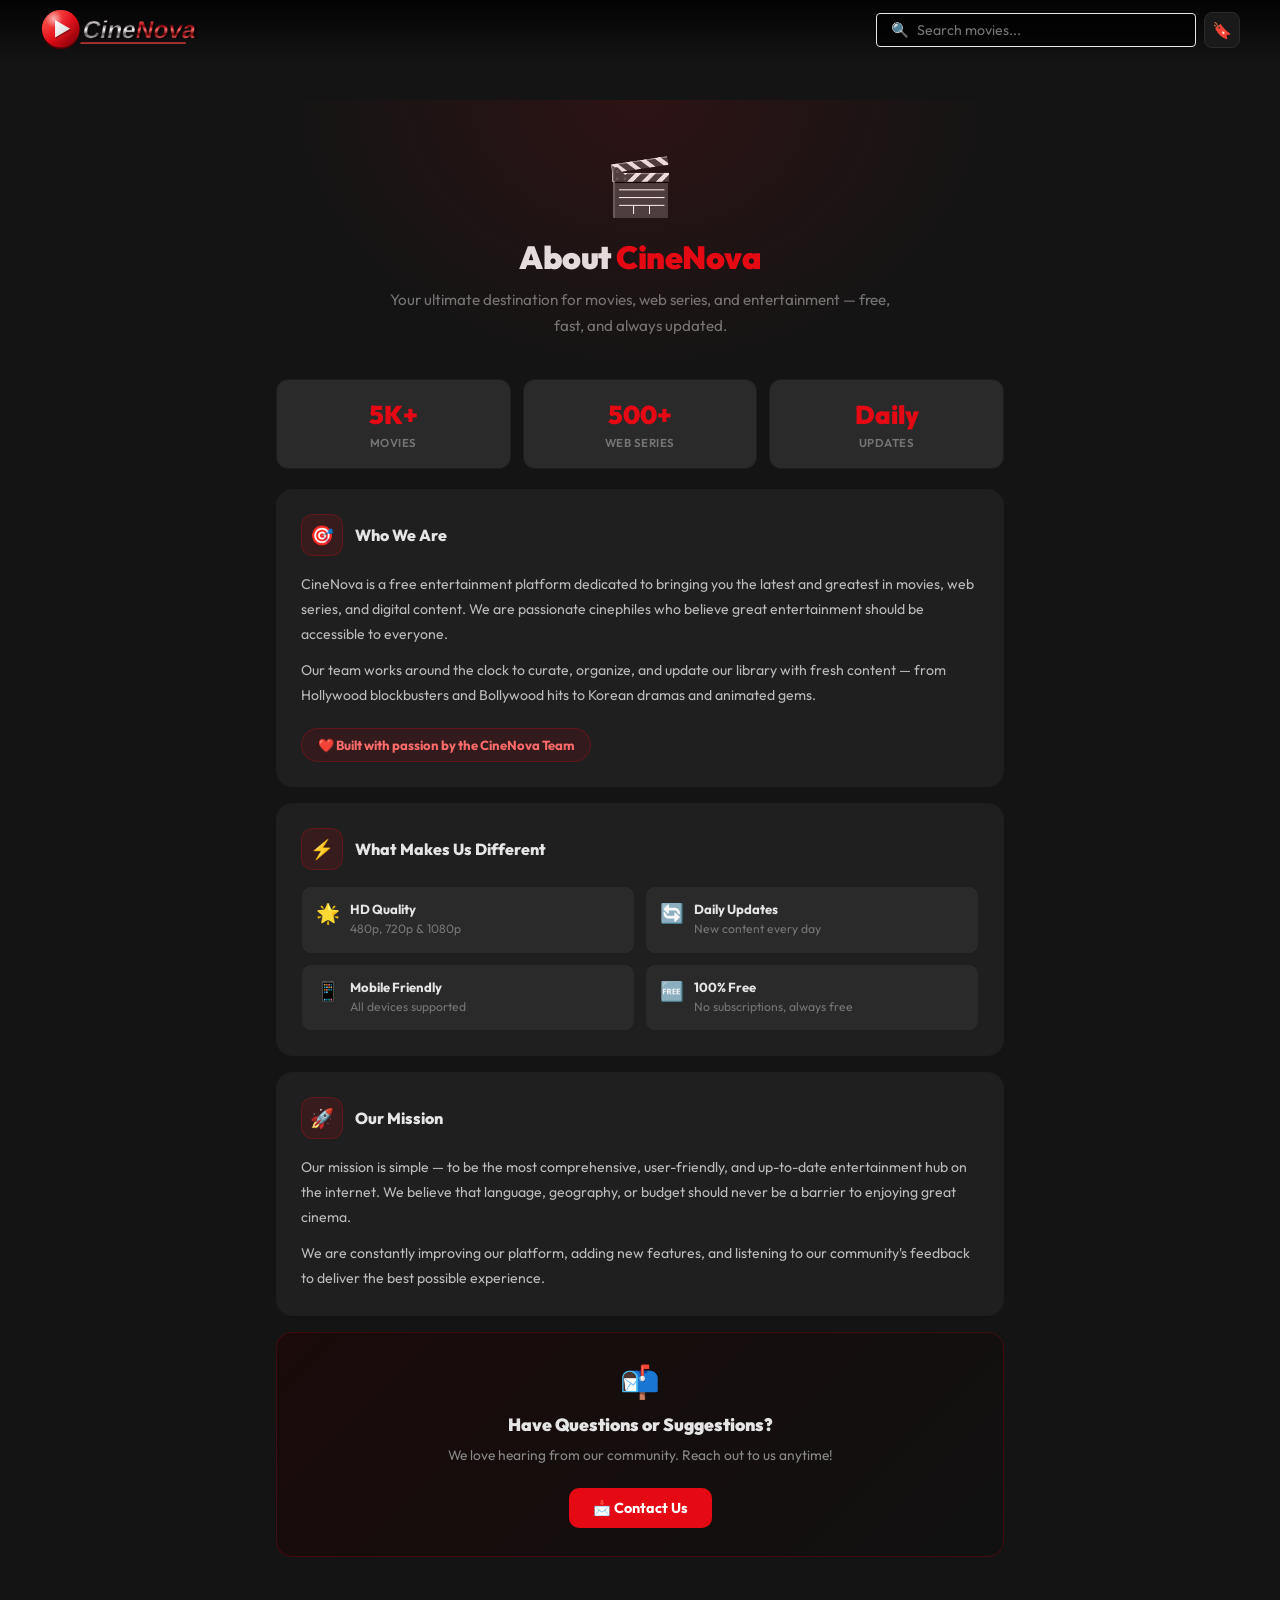
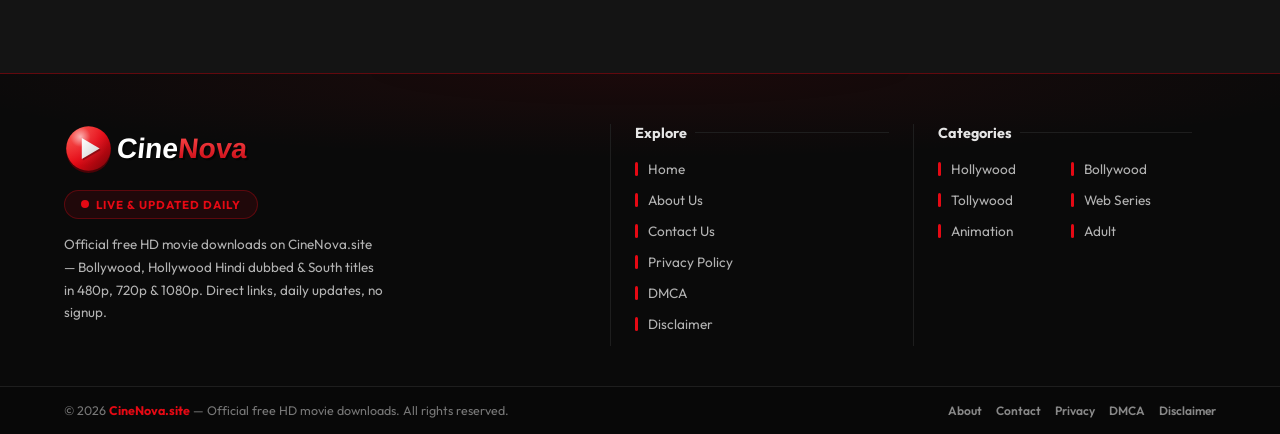
==== commit 22bad15d: "Update meta tags and descriptions in about-us.html" ====
--- a/p/about-us.html
+++ b/p/about-us.html
@@ -1,28 +1,31 @@
 <!DOCTYPE html>
 <html lang="en" dir="ltr">
 <head>
+  <meta charset="UTF-8">
   <meta content='c2a4897f698a83db' name='yandex-verification'/>
   <meta content='4c48bb387f1f64bb013d2168a05ee539' name='6a97888e-site-verification'/>
   <meta content='Bqjs5rHU6' name='admaven-placement'/>
-  <meta content='Watch free HD movies, web series &amp; latest releases on CineNova. No login, no subscription — Hollywood, Bollywood, Tollywood &amp; more. Updated daily!' id='cv-meta-desc' name='description'/>
-  <meta content='free movies online, HD movies, web series, bollywood, hollywood, tollywood, cinenova' id='cv-meta-keywords' name='keywords'/>
+  <meta content='Official website CineNova.site – free HD movie & web series downloads in 480p, 720p & 1080p. About our mission: direct links, daily updates, no signup.' id='cv-meta-desc' name='description'/>
+  <meta content='cinenova.site, about cinenova, free movie download, HD movies, bollywood, hollywood hindi dubbed' id='cv-meta-keywords' name='keywords'/>
 <meta content='website' id='cv-og-type' property='og:type'/>
-<meta content='https://www.cinenova.site/' id='cv-og-url' property='og:url'/>
-<meta content='CineNova - Free HD Movies &amp; Web Series' id='cv-og-title' property='og:title'/>
-<meta content='Watch free HD movies, web series &amp; latest releases. No login, no subscription!' id='cv-og-desc' property='og:description'/>
+<meta content='https://www.cinenova.site/p/about-us.html' id='cv-og-url' property='og:url'/>
+<meta content='About Us | CineNova.site – Official Free HD Movie Downloads' id='cv-og-title' property='og:title'/>
+<meta content='Official website CineNova.site – free HD movie & web series downloads in 480p, 720p & 1080p. About our mission: direct links, daily updates, no signup.' id='cv-og-desc' property='og:description'/>
 <meta content='https://i.ibb.co/YFLDLSzS/cinenova-icon-512.png' id='cv-og-image' property='og:image'/>
+<meta content='512' property='og:image:width'/>
+<meta content='512' property='og:image:height'/>
 <meta content='https://i.ibb.co/YFLDLSzS/cinenova-icon-512.png' id='cv-tw-image' name='twitter:image'/>
 <meta content='summary_large_image' name='twitter:card'/>
-<meta content='CineNova - Free HD Movies' id='cv-tw-title' name='twitter:title'/>
-<meta content='Watch free HD movies, web series. No login, no subscription!' id='cv-tw-desc' name='twitter:description'/>
+<meta content='About Us | CineNova.site – Official Free HD Movie Downloads' id='cv-tw-title' name='twitter:title'/>
+<meta content='Official website CineNova.site – free HD movie & web series downloads in 480p, 720p & 1080p. About our mission: direct links, daily updates, no signup.' id='cv-tw-desc' name='twitter:description'/>
 <meta content='width=device-width, initial-scale=1.0, viewport-fit=cover' name='viewport'/>
 <meta content='#0a0a0a' name='theme-color'/>
-<title>CineNova - Free HD Movies &amp; Web Series</title>
+<title>About Us | CineNova.site – Official Free HD Movie Downloads</title>
 <link href='https://i.ibb.co/2Y8SwSfn/cinenova-icon-192.png' rel='icon' type='image/png'/>
 <link href='https://i.ibb.co/YFLDLSzS/cinenova-icon-512.png' rel='apple-touch-icon'/>
 
 <!-- SEO: Canonical Fix &#8212; movie pages aur homepage dono ke liye sahi canonical -->
-<link href='https://www.cinenova.site/' id='cv-canonical' rel='canonical'/>
+<link href='https://www.cinenova.site/p/about-us.html' id='cv-canonical' rel='canonical'/>
 <meta content='index, follow' id='cv-robots' name='robots'/>
 <meta content='index, follow' id='cv-googlebot' name='googlebot'/>
 
@@ -49,7 +52,7 @@
   "@context": "https://schema.org",
   "@type": "WebSite",
   "name": "CineNova",
-  "description": "Free HD movies, web series and entertainment. No subscription, no login.",
+  "description": "Official CineNova.site – free HD movie downloads 480p 720p 1080p. About us.",
   "url": "https://www.cinenova.site",
   "potentialAction": {
     "@type": "SearchAction",
@@ -62,6 +65,8 @@
 
 <link crossorigin='' href='https://fonts.gstatic.com' rel='preconnect'/>
 <link href='https://cinenova-8987c-default-rtdb.firebaseio.com' rel='dns-prefetch'/>
+<link href='https://www.gstatic.com' rel='dns-prefetch'/>
+<link crossorigin='' href='https://www.gstatic.com' rel='preconnect'/>
 <link crossorigin='' href='https://cinenova-8987c-default-rtdb.firebaseio.com' rel='preconnect'/>
 <link href='https://api.themoviedb.org' rel='dns-prefetch'/>
 <link href='https://image.tmdb.org' rel='dns-prefetch'/>
@@ -74,6 +79,7 @@
 <link as='style' href='https://cdn.plyr.io/3.7.8/plyr.css' onload='this.rel=&apos;stylesheet&apos;' rel='preload'/>
 <noscript><link href='https://cdn.plyr.io/3.7.8/plyr.css' rel='stylesheet'/></noscript>
 <link href='https://cdn.plyr.io' rel='dns-prefetch'/>
+<link crossorigin='' href='https://cdn.plyr.io' rel='preconnect'/>
 
 <!-- Fonts async load &#8212; non-blocking with font-display:swap -->
 <link as='style' href='https://fonts.googleapis.com/css2?family=Bebas+Neue&amp;family=Outfit:wght@400;700;800&amp;display=swap' onload='this.rel=&apos;stylesheet&apos;' rel='preload'/>
@@ -190,8 +196,8 @@
 }
 #cv-nav.scrolled{
   background:rgba(10,10,10,0.96);
-  backdrop-filter:blur(16px);
-  -webkit-backdrop-filter:blur(16px);
+  backdrop-filter:blur(8px);
+  -webkit-backdrop-filter:blur(8px);
   box-shadow:0 1px 0 rgba(255,255,255,0.05), 0 4px 20px rgba(0,0,0,0.6);
 }
 #cv-nav::after{display:none}
@@ -621,23 +627,20 @@
   cursor:pointer;
   position:relative;
   border:1px solid rgba(255,255,255,0.04);
-  animation:cardFadeIn 0.35s ease both;
+  animation:cardFadeIn 0.25s ease both;
   transition:
     transform 0.18s ease,
     box-shadow 0.18s ease,
     border-color 0.18s ease;
+  contain:layout paint;
 }
 
 /* Staggered fade-in — sirf first 8 cards pe (baaki ke liye heavy animation avoid) */
-.cv-card:nth-child(1){animation-delay:0.05s}
-.cv-card:nth-child(2){animation-delay:0.1s}
-.cv-card:nth-child(3){animation-delay:0.15s}
-.cv-card:nth-child(4){animation-delay:0.2s}
-.cv-card:nth-child(5){animation-delay:0.25s}
-.cv-card:nth-child(6){animation-delay:0.3s}
-.cv-card:nth-child(7){animation-delay:0.35s}
-.cv-card:nth-child(8){animation-delay:0.4s}
-.cv-card:nth-child(n+9){animation-delay:0s;animation-duration:0.2s}
+.cv-card:nth-child(1){animation-delay:0.03s}
+.cv-card:nth-child(2){animation-delay:0.06s}
+.cv-card:nth-child(3){animation-delay:0.09s}
+.cv-card:nth-child(4){animation-delay:0.12s}
+.cv-card:nth-child(n+5){animation-delay:0s;animation-duration:0.18s}
 
 /* Hover — GPU layer sirf hover pe */
 .cv-card:hover{
@@ -652,7 +655,7 @@
 .cv-card::before{display:none}
 
 /* Play button overlay on hover */
-.cv-card-img-wrap{position:relative;overflow:hidden;}
+.cv-card-img-wrap{position:relative;overflow:hidden;aspect-ratio:2/3;background:#1a1a1a;}
 .cv-card-img-wrap::after{
   content:'\25B6';
   position:absolute;top:50%;left:50%;
@@ -716,7 +719,7 @@
 }
 .cv-card:hover .cv-card-no-img{filter:brightness(1.3)}
 
-#cv-grid{contain:content;content-visibility:auto;min-height:500px;}
+#cv-grid{contain:content;content-visibility:auto;contain-intrinsic-size:0 1200px;min-height:500px;}
 .cv-card-img{image-rendering:auto;color-scheme:dark;}
 
 .cv-badge{
@@ -751,7 +754,7 @@
 .cv-skel-img{width:100%;aspect-ratio:2/3;background:linear-gradient(90deg,#1f1f1f 25%,#2a2a2a 50%,#1f1f1f 75%);background-size:200% 100%;animation:shimmer 1.5s infinite;contain:paint}
 .cv-skel-bar{height:12px;background:#2a2a2a;margin:8px 8px;border-radius:2px;animation:shimmer 1.5s infinite}
 .cv-skel-bar.short{width:60%}
-@keyframes shimmer{0%{background-position:200% 0}100%{background-position:-200% 0}}
+/* shimmer defined above */
 
 /* EMPTY / ERROR */
 .cv-empty{grid-column:1/-1;text-align:center;padding:60px 20px;color:var(--grey)}
@@ -769,7 +772,7 @@
   will-change:opacity;
 }
 #cv-modal.open{opacity:1;visibility:visible;pointer-events:all}
-#cv-modal.closing #cv-modal-box{animation:slidedown 0.22s cubic-bezier(0.4,0,1,1) forwards}
+#cv-modal-box{will-change:transform}#cv-modal.closing #cv-modal-box{animation:slidedown 0.22s cubic-bezier(0.4,0,1,1) forwards}
 #cv-modal-box{
   background:#141414;
   border-radius:20px 20px 0 0;
@@ -1120,7 +1123,7 @@
   backdrop-filter:blur(10px);
   -webkit-backdrop-filter:blur(10px);
 }
-#cv-player.open{display:flex;animation:playerFadeIn 0.22s ease}
+#cv-player.open{display:flex;animation:playerFadeIn 0.2s ease-out}
 @keyframes playerFadeIn{from{opacity:0}to{opacity:1}}
 #cv-player-popup{
   position:relative;
@@ -1130,9 +1133,15 @@
   border:none;
   box-shadow:0 20px 60px rgba(0,0,0,0.9);
   overflow:hidden;
-  animation:playerSlideUp 0.28s cubic-bezier(0.22,1,0.36,1);
+  animation:playerSlideUp 0.26s cubic-bezier(0.22,1,0.36,1);
   max-height:calc(100svh - 20px);
   display:flex;flex-direction:column;
+  will-change:transform,opacity;
+}
+/* Low-power/mobile devices: heavy blur causes jank on modal open,
+   so drop it to a much cheaper level while keeping the darkened backdrop. */
+@media (max-width:768px){
+  #cv-player{backdrop-filter:blur(3px);-webkit-backdrop-filter:blur(3px)}
 }
 #cv-player-popup::before{
   content:'';position:absolute;top:0;left:0;right:0;height:2px;
@@ -1207,14 +1216,28 @@
 }
 #cv-player-loading.show{display:flex}
 #cv-player-loading-icon{
-  width:36px;height:36px;
-  border:2.5px solid #1e1e1e;
+  position:relative;
+  width:40px;height:40px;
+}
+#cv-player-loading-icon::before,
+#cv-player-loading-icon::after{
+  content:'';position:absolute;inset:0;
+  border-radius:50%;
+  border:2.5px solid transparent;
+}
+#cv-player-loading-icon::before{
   border-top-color:#e50914;
-  border-radius:50%;
-  animation:cvSpin 0.75s linear infinite;
+  border-right-color:rgba(229,9,20,0.35);
+  animation:cvSpin 0.85s cubic-bezier(0.5,0.1,0.5,0.9) infinite;
+}
+#cv-player-loading-icon::after{
+  inset:7px;
+  border-top-color:rgba(255,255,255,0.5);
+  animation:cvSpin 0.6s linear infinite reverse;
 }
 @keyframes cvSpin{to{transform:rotate(360deg)}}
-#cv-player-loading span{font-size:0.7rem;color:#333;font-weight:700;letter-spacing:2px;text-transform:uppercase}
+#cv-player-loading span{font-size:0.7rem;color:#444;font-weight:700;letter-spacing:2px;text-transform:uppercase;animation:cvPulseText 1.4s ease-in-out infinite}
+@keyframes cvPulseText{0%,100%{opacity:0.45}50%{opacity:1}}
 /* Footer — hidden */
 #cv-player-footer,#cv-player-tip,#cv-player-quality-label{display:none!important}
 /* Mobile — centered (same as desktop) */
@@ -3296,7 +3319,7 @@
 
     <div id='cv-featured-bg'></div>
     <div id='cv-featured-poster-wrap'>
-      <img alt='' decoding='async' fetchpriority='high' id='cv-featured-img' src=''/>
+      <img alt='' decoding='async' fetchpriority='high' loading='eager' id='cv-featured-img' src=''/>
     </div>
     <div id='cv-featured-overlay'></div>
     <div id='cv-featured-info'>
@@ -3866,9 +3889,13 @@
 function _cvOnFirebaseReady() {
   if (!db) return;
 
-  // ── CONNECTIVITY TEST (one-time) ──
-  db.ref('.info/connected').once('value', function(snap) {
-    if (snap.val() !== true) showStatus('⏳ Connecting...', '#f59e0b');
+  // ── CONNECTIVITY TEST ──
+  // Firebase connection background mein hoti rehti hai, lekin ab user ko
+  // koi bhi "Connecting..." badge/message kabhi nahi dikhaya jayega —
+  // site turant apni normal UI dikhata hai, connection status silently
+  // background mein hi track hoti hai.
+  db.ref('.info/connected').on('value', function(snap) {
+    // Intentionally no UI shown — sirf internal tracking.
   });
 
   // Website Settings — Featured Banner + Custom Banner Images
@@ -4160,26 +4187,49 @@
   });
 }
 
-function fetchFirebasePage(isFirst) {
+function fetchFirebasePage(isFirst, _retryCount) {
   if (isLoadingMore || (allLoaded && !isFirst)) return;
+  // PERF/CRASH FIX: agar Firebase abhi load hi nahi hui (slow/blocked
+  // network — bilkul wahi users jinke liye site "nahi chalti" thi), to
+  // db.ref() call karne se seedha crash ho jata tha (TypeError: Cannot
+  // read properties of null). Ab bas thodi der wait karke khud retry
+  // karta hai jab tak Firebase ready na ho jaye — koi crash nahi.
+  if (!db) {
+    setTimeout(function() { fetchFirebasePage(isFirst, _retryCount); }, 400);
+    return;
+  }
   isLoadingMore = true;
+  _retryCount = _retryCount || 0;
 
   var query = db.ref('movies').orderByKey().limitToLast(PAGE_SIZE);
   if (!isFirst && lastFirebaseKey) {
     query = db.ref('movies').orderByKey().endAt(lastFirebaseKey).limitToLast(PAGE_SIZE + 1);
   }
 
-  // Connection timeout — 6 seconds, then show retry
+  // Connection timeout — 10 seconds (pehle 6s tha, jo normal connections pe bhi
+  // bohat jaldi trigger ho jata tha). Ab pehli baar timeout hone par khud hi ek
+  // baar background mein retry karte hain — sirf dusri baar bhi fail ho to hi
+  // user ko manual "Reload" wala dead-end dikhate hain.
   var fetchTimeout = null;
   var didRespond = false;
   if (isFirst) {
     fetchTimeout = setTimeout(function() {
-      if (!didRespond) {
-        isLoadingMore = false;
+      if (didRespond) return;
+      isLoadingMore = false;
+      var hasCachedContent = allData && allData.length > 0;
+      if (_retryCount < 1) {
+        // Cache se content pehle se dikh raha ho to grid ko touch hi mat karo —
+        // sirf background mein khamoshi se retry karo.
+        if (!hasCachedContent) {
+          var gridRetry = document.getElementById('cv-grid');
+          if (gridRetry) gridRetry.innerHTML = '<div class="cv-empty"><p>🔄</p><p>Taking longer than usual, retrying...<br/><small style="color:#555">Please wait a moment</small></p></div>';
+        }
+        fetchFirebasePage(true, _retryCount + 1);
+      } else if (!hasCachedContent) {
         var grid = document.getElementById('cv-grid');
         if (grid) grid.innerHTML = '<div class="cv-empty"><p>⚡</p><p>Connection is slow<br/><small style="color:#555">Check your internet connection — <a href="javascript:location.reload()" style="color:#e50914">Reload</a></small></p></div>';
       }
-    }, 6000);
+    }, 10000);
   }
 
   query.once('value', function(snap) {
@@ -4259,10 +4309,12 @@
       // Auto retry once after 3 seconds
       setTimeout(function() {
         isLoadingMore = false;
-        fetchFirebasePage(true);
+        fetchFirebasePage(true, _retryCount + 1);
       }, 3000);
-      var grid = document.getElementById('cv-grid');
-      if (grid) grid.innerHTML = '<div class="cv-empty"><p>🔄</p><p>Connection issue — retrying...<br/><small style="color:#555">' + (err.message||'Firebase error') + '</small></p></div>';
+      if (!allData || allData.length === 0) {
+        var gridErr = document.getElementById('cv-grid');
+        if (gridErr) gridErr.innerHTML = '<div class="cv-empty"><p>🔄</p><p>Connection issue — retrying...<br/><small style="color:#555">' + (err.message||'Firebase error') + '</small></p></div>';
+      }
     } else {
       showStatus('❌ Load error: ' + err.message, '#e50914');
     }
@@ -4291,12 +4343,25 @@
   if (_cvWatchersAttached) return;
   _cvWatchersAttached = true;
 
-  // ── NEW MOVIE ADDED (full list, no limitToLast cap) ──
+  // ── PERF FIX: pehle yahan `db.ref('movies').on(...)` — bina kisi limit ke
+  // — laga hua tha. Iska matlab tha: har visitor ke browser mein, poore
+  // 'movies' node (aapki SAARI movies, chahe kitni bhi sau/hazar hon) ka
+  // real-time sync automatically shuru ho jata tha, sirf naye add/edit
+  // detect karne ke liye — jabke grid pe sirf 20-30 paginated movies dikhti
+  // hain. Jitni catalog badhi, utna hi zyada data/CPU/RAM har tab par
+  // consume hota gaya — isi se site "ruk ruk ke" chalti thi aur waqt ke
+  // saath aur slow hoti jati. Ab sirf recent-most movies (jo Firebase push
+  // keys ki wajah se chronological order mein hain) ke limited window par
+  // hi listen hota hai — catalog jitni bhi badi ho, sync hamesha halka
+  // rehta hai.
+  var CV_WATCH_WINDOW = 60;
+  var watchQuery = db.ref('movies').orderByKey().limitToLast(CV_WATCH_WINDOW);
+
   // We track by key so initial data events are skipped
   var initialKeys = {};
   allData.forEach(function(m) { initialKeys[m._key] = true; });
 
-  db.ref('movies').on('child_added', function(snap) {
+  watchQuery.on('child_added', function(snap) {
     var item = snap.val();
     item._key = snap.key;
     if (initialKeys[item._key]) return; // Skip already-loaded items
@@ -4319,7 +4384,7 @@
   // ka wahi item silently in-place update ho jata hai, koi visible
   // re-render/reflow trigger nahi hota.
   var CV_COUNTER_ONLY_FIELDS = { downloadCount: true, views: true, rating: true, ratingCount: true };
-  db.ref('movies').on('child_changed', function(snap) {
+  watchQuery.on('child_changed', function(snap) {
     var updated = snap.val();
     updated._key = snap.key;
 
@@ -4358,7 +4423,7 @@
   });
 
   // ── MOVIE DELETED ──
-  db.ref('movies').on('child_removed', function(snap) {
+  watchQuery.on('child_removed', function(snap) {
     var removedKey = snap.key;
     allData = allData.filter(function(m) { return m._key !== removedKey; });
     _cvDebouncedRefresh();
@@ -5204,7 +5269,7 @@
     var cat = (m.category || '').toLowerCase();
     var thumb = m.thumbnail || '';
     var imgHtml = thumb
-      ? '<div class="cv-card-img-wrap"><img alt="Movie Poster" class="cv-card-img" src="' + escHtml(thumb) + '" loading="lazy" decoding="async" onerror="this.style.display="none";this.nextSibling&&(this.nextSibling.style.display="flex")"><div class="cv-card-no-img" style="display:none;">🎬</div></div>'
+      ? '<div class="cv-card-img-wrap"><img alt="Movie Poster" class="cv-card-img" src="' + escHtml(thumb) + '" loading="lazy" decoding="async" width="150" height="225" onerror="this.style.display="none";this.nextSibling&&(this.nextSibling.style.display="flex")"><div class="cv-card-no-img" style="display:none;">🎬</div></div>'
       : '<div class="cv-card-no-img">🎬</div>';
     var ratingBadge = m.rating ? '<div class="cv-badge">⭐ ' + escHtml(String(m.rating)) + '</div>' : '';
     var catBadge = m.category ? '<div class="cv-cat-badge cv-new">' + escHtml(m.category) + '</div>' : '';
@@ -5349,7 +5414,7 @@
   var makeTrendCard = function(m, num) {
     var thumb = m.thumbnail || '';
     var imgHtml = thumb
-      ? '<img alt="Movie Poster" class="cv-slide-img" src="' + escHtml(thumb) + '" loading="lazy" decoding="async" width="120" height="180" onerror="this.style.display=\'none\';this.nextSibling&&(this.nextSibling.style.display=\'flex\')">' +
+      ? '<img alt="' + escHtml((m.title || 'Movie')) + ' Poster" class="cv-slide-img" src="' + escHtml(thumb) + '" loading="lazy" decoding="async" width="120" height="180" onerror="this.style.display=\'none\';this.nextSibling&&(this.nextSibling.style.display=\'flex\')">' +
         '<div class="cv-slide-no-img" style="display:none">🎬</div>'
       : '<div class="cv-slide-no-img">🎬</div>';
     return '<div class="cv-slide-card" style="position:relative;width:' + trendingCardW + 'px;flex-shrink:0" onclick="openModal(\'' + escJs(m._key) + '\')">' +
@@ -5594,6 +5659,7 @@
       var allPill = document.querySelector('.cv-pill[data-cat="all"]');
       if (allPill) allPill.classList.add('active');
       renderGrid();
+      requestAnimationFrame(cvScrollToCatSection);
       cvRestorePageFromUrl();
       window._cvRestoringFromUrl = false;
       return;
@@ -5610,6 +5676,7 @@
       var targetPill = document.querySelector('.cv-pill[data-cat="' + decoded + '"]');
       if (targetPill) targetPill.classList.add('active');
       renderGrid();
+      requestAnimationFrame(cvScrollToCatSection);
       if (!allLoaded) _cvLoadAllForCategory();
     } else {
       // ✅ FIX — koi cat/genre param nahi hai, matlab ye Home hai (ya category
@@ -6142,7 +6209,7 @@
   var thumb = cvThumb(m.thumbnail || '');
   var inner = '';
   if (thumb) {
-    inner += '<div class="cv-card-img-wrap"><img alt="Movie Poster" class="cv-card-img" src="' + escHtml(thumb) + '" loading="lazy" decoding="async" width="150" height="225" onerror="this.style.display=\'none\';this.nextSibling&&(this.nextSibling.style.display=\'flex\')"><div class="cv-card-no-img" style="display:none">🎬</div>' + (cvHasNewEpisode(m) ? '<div class="cv-ep-alert-badge">🔔 NEW EP</div>' : '') + '</div>';
+    inner += '<div class="cv-card-img-wrap"><img alt="' + escHtml((m.title || 'Movie')) + ' Poster" class="cv-card-img" src="' + escHtml(thumb) + '" loading="lazy" decoding="async" width="150" height="225" onerror="this.style.display=\'none\';this.nextSibling&&(this.nextSibling.style.display=\'flex\')"><div class="cv-card-no-img" style="display:none">🎬</div>' + (cvHasNewEpisode(m) ? '<div class="cv-ep-alert-badge">🔔 NEW EP</div>' : '') + '</div>';
   } else {
     inner += '<div class="cv-card-no-img">🎬</div>';
   }
@@ -6196,6 +6263,7 @@
   // Image with overlay
   var imgWrap = document.getElementById('cv-modal-img-wrap');
   var img = document.getElementById('cv-modal-img');
+  img.alt = (m.title || 'Movie') + ' Poster';
   if (m.thumbnail) {
     img.src = '';  // Clear first to force reload on new movie
     var _posterUrl = 'https://wsrv.nl/?url=' + encodeURIComponent(m.thumbnail) + '&w=600&output=webp&q=85';
@@ -6235,27 +6303,15 @@
 
   // Buttons
   var btns = '';
-  var _isMob = /Android|iPhone|iPad|iPod|Mobile/i.test(navigator.userAgent);
   var _vlcSrc = m.vlcUrl || m.vlcUrl2 || '';
-  var _mkeyW = m._key || window._cvCurrentKey || '';
-  // videoSourceUrl (naya, worker fresh-resolve karta hai — expire nahi hota)
-  // ko priority do; purana static videoUrl sirf un movies ke liye jo abhi
-  // migrate nahi hui unke liye fallback hai.
-  if (m.videoSourceUrl || m.videoUrl || (_isMob && _vlcSrc)) {
+  if (_vlcSrc || m.videoUrl) {
     btns += '<div class="cv-section-title">▶ Watch</div>';
-    if (m.videoSourceUrl) {
-      // videoSourceUrl: worker /watch page → ALWAYS timer+ads pehle chalte hain
-      // (mobile ho ya desktop). Ads ke baad worker khud decide karta hai:
-      // mobile → VLC/MX player intent se khulta hai, desktop → in-page player.
-      var _watchUrl = 'https://download.cinenova.site/watch?id=' + encodeURIComponent(_mkeyW);
-      btns += '<button class="cv-dl-btn" onclick="window.open(\'' + escJs(_watchUrl) + '\', \'_blank\')">▶ Watch Now</button>';
-    } else if (_isMob && _vlcSrc) {
-      // Fallback: sirf un purani movies ke liye jinme videoSourceUrl set
-      // nahi hai — is case mein ads NAHI chalengi (worker ke paas resolve
-      // karne ke liye source hi nahi hai).
+    if (_vlcSrc) {
+      // vlcUrl admin panel se manually add hota hai — koi worker/ads/timer
+      // nahi, seedha VLC/player launch hota hai (mobile ho ya desktop).
       btns += '<button class="cv-dl-btn" onclick="openMxPlayer(\'' + escJs(_vlcSrc) + '\')">▶ Watch Now</button>';
     } else {
-      // Purana static videoUrl fallback — is case mein bhi ads nahi chalengi.
+      // Purana static videoUrl fallback — in-page player.
       btns += '<button class="cv-dl-btn" onclick="playVideo(\'' + escJs(m.videoUrl) + '\',\'' + escJs(m.title||'Now Playing') + '\')">▶ Watch Now</button>';
     }
   }
@@ -6298,15 +6354,10 @@
     // Store episode dl data in global registry keyed by index (safe, no inline JSON)
     window._cvEpDlRegistry = {};
     var epHtml = '<div class="cv-section-title">Episodes</div>';
-    var _isMobEp = /Android|iPhone|iPad|iPod|Mobile/i.test(navigator.userAgent);
     m.episodes.forEach(function(ep, i) {
       var epSeasonNum = ep.season || 1;
       var epNumVal = ep.episode || (i+1);
-      // videoSourceUrl hai to worker route (fresh-resolve, expire nahi hota);
-      // warna purana static url/link fallback
-      var epUrl = ep.videoSourceUrl
-        ? 'https://download.cinenova.site/watch?id=' + encodeURIComponent(_mkeyW) + '&s=' + encodeURIComponent(epSeasonNum) + '&e=' + encodeURIComponent(epNumVal)
-        : (ep.videoUrl || ep.url || ep.link || '');
+      var epUrl = ep.videoUrl || ep.url || ep.link || '';
       var epVlc = ep.vlcUrl || '';
       var epLabel = 'S' + (ep.season||1) + 'E' + (ep.episode||(i+1));
       var hasDl = ep.dl480 || ep.dl720 || ep.dl1080;
@@ -6318,13 +6369,9 @@
         window._cvEpDlRegistry[i] = arr;
       }
       var playBtn = '';
-      if (ep.videoSourceUrl) {
-        // /watch URL new tab mein — ALWAYS timer+ads pehle (mobile ho ya
-        // desktop). Ads ke baad worker khud decide karta hai.
-        playBtn = '<button class="cv-ep-btn" onclick="window.open(\'' + escJs(epUrl) + '\', \'_blank\')">▶ Play</button>';
-      } else if (_isMobEp && epVlc) {
-        // Fallback: sirf purani episodes ke liye jinme videoSourceUrl nahi
-        // hai — is case mein ads NAHI chalengi.
+      if (epVlc) {
+        // epVlc admin panel se manually add hota hai — koi worker/ads/timer
+        // nahi, seedha VLC/player launch (mobile ho ya desktop).
         playBtn = '<button class="cv-ep-btn" onclick="openMxPlayer(\'' + escJs(epVlc) + '\')">▶ Play</button>';
       } else if (epUrl) {
         playBtn = '<button class="cv-ep-btn" onclick="cvPlayEp(' + i + ')">▶ Play</button>';
@@ -6347,9 +6394,7 @@
     epEl.innerHTML = epHtml;
     // Store episode urls for play function
     window._cvEpUrls = m.episodes.map(function(ep,i){
-      return ep.videoSourceUrl
-        ? 'https://download.cinenova.site/watch?id=' + encodeURIComponent(_mkeyW) + '&s=' + encodeURIComponent(ep.season||1) + '&e=' + encodeURIComponent(ep.episode||(i+1))
-        : (ep.videoUrl||ep.url||ep.link||'');
+      return ep.videoUrl||ep.url||ep.link||'';
     });
     window._cvEpLabels = m.episodes.map(function(ep,i){ return (m.title||'')+ ' — S'+(ep.season||1)+'E'+(ep.episode||(i+1)); });
     cvMarkEpisodesSeen(m);
@@ -6467,8 +6512,16 @@
   if (window._cvModalLiveRef) { try { window._cvModalLiveRef.off(); } catch(e){} window._cvModalLiveRef = null; }
 }
 
-document.getElementById('cv-modal-close').onclick = function() { cvGoBack(); };
-document.getElementById('cv-modal').onclick = function(e) {
+// CRASH FIX: pehle yahan seedha document.getElementById(...).onclick = ...
+// likha hua tha. Blogger ki static pages (About Us, Contact Us wagera) pe
+// ye #cv-modal / #cv-modal-close elements exist hi nahi karte (wo pages
+// SPA template use nahi karte) — is se yahan crash ho jata tha aur is
+// se NEECHE ki SAARI JS (player, download popup, sab kuch) us page par
+// kabhi chalti hi nahi thi. Ab null-check ke sath safe hai.
+var _cvModalCloseEl = document.getElementById('cv-modal-close');
+if (_cvModalCloseEl) _cvModalCloseEl.onclick = function() { cvGoBack(); };
+var _cvModalEl = document.getElementById('cv-modal');
+if (_cvModalEl) _cvModalEl.onclick = function(e) {
   if (e.target === this) cvGoBack();
 };
 
@@ -6587,7 +6640,17 @@
       + '#Intent;action=android.intent.action.VIEW;scheme=https;type=video/any;end';
     window.location.href = intent;
   } else {
+    // Desktop (Windows/Mac/Linux) — VLC install hone par 'vlc://' protocol
+    // se seedha launch ho jata hai. Agar VLC install nahi hai to ye
+    // silently fail hoti hai (koi error dikhta nahi) — isliye chhota sa
+    // helpful hint dikha dete hain taake user confuse na ho.
     window.location.href = 'vlc://' + url.replace(/^https?:\/\//, '');
+    setTimeout(function() {
+      if (document.hidden) return; // agar VLC khul gaya to tab background mein chala jata hai
+      if (typeof showStatus === 'function') {
+        showStatus('VLC nahi khula? VLC Media Player install karein — videolan.org', '#e50914');
+      }
+    }, 1800);
   }
 }
 
@@ -6615,7 +6678,11 @@
   var isWorkerVideo = /download\.cinenova\.site\/video/i.test(url);
   var isDirectVideo = /\.(mp4|webm|m3u8)(\?|$)/i.test(url) || /googleusercontent\.com/i.test(url) || /googlevideo\.com/i.test(url) || /drive\.google\.com\/uc/i.test(url) || isR2Cloud || isWorkerVideo;
 
-  setTimeout(function() {
+  // Content build turant shuru — koi artificial wait nahi. Spinner
+  // sirf uss waqt tak dikhta hai jab tak asal video/iframe khud
+  // load na ho jaye (real network/buffering signal par depend karta
+  // hai, fixed timer par nahi — is se modal open feel bohot fast hota hai).
+  requestAnimationFrame(function() {
     if (loading) loading.classList.remove('show');
 
     if (isPixeldrain) {
@@ -6669,7 +6736,7 @@
       // ── Other embeds: Abyss, Dailymotion, Streamtape, etc. — direct iframe ──
       inner.innerHTML = '<iframe src="' + url + '" allowfullscreen frameborder="0" allow="autoplay;encrypted-media;fullscreen;picture-in-picture" style="width:100%;height:100%;display:block;border:none;"></iframe>';
     }
-  }, 300);
+  });
 
   document.getElementById('cv-modal').classList.remove('open');
   document.getElementById('cv-player').classList.add('open');
@@ -6691,16 +6758,20 @@
 }
 
 // Player close button
-document.getElementById('cv-player-close').onclick = function() { cvGoBack(); };
+var _cvPlayerCloseEl = document.getElementById('cv-player-close');
+if (_cvPlayerCloseEl) _cvPlayerCloseEl.onclick = function() { cvGoBack(); };
 
 // Click outside popup to close
-document.getElementById('cv-player').onclick = function(e) {
+var _cvPlayerEl = document.getElementById('cv-player');
+if (_cvPlayerEl) _cvPlayerEl.onclick = function(e) {
   if (e.target === this) cvGoBack();
 };
 
 // Fullscreen button
-document.getElementById('cv-player-fullscreen-btn').onclick = function() {
+var _cvPlayerFsBtn = document.getElementById('cv-player-fullscreen-btn');
+if (_cvPlayerFsBtn) _cvPlayerFsBtn.onclick = function() {
   var wrap = document.getElementById('cv-player-video-wrap');
+  if (!wrap) return;
   if (wrap.requestFullscreen) wrap.requestFullscreen();
   else if (wrap.webkitRequestFullscreen) wrap.webkitRequestFullscreen();
   else if (wrap.mozRequestFullScreen) wrap.mozRequestFullScreen();
@@ -6873,8 +6944,10 @@
   document.getElementById('cv-dl-popup').classList.add('open');
 }
 
-document.getElementById('cv-dl-popup-cancel').onclick = closeDlPopup;
-document.getElementById('cv-dl-popup').onclick = function(e) {
+var _cvDlPopupCancelEl = document.getElementById('cv-dl-popup-cancel');
+if (_cvDlPopupCancelEl) _cvDlPopupCancelEl.onclick = closeDlPopup;
+var _cvDlPopupEl = document.getElementById('cv-dl-popup');
+if (_cvDlPopupEl) _cvDlPopupEl.onclick = function(e) {
   if (e.target === this) closeDlPopup();
 };
 
@@ -6889,6 +6962,20 @@
   }
   cvWatchlistTryAutoSync();
 })();
+// ── Category select hone par grid section tak smooth auto-scroll —
+//    fixed nav + sticky category-pills bar ki height nikaal ke offset
+//    lagate hain, taake section theek nav ke neeche se shuru dikhe.
+//    Sabhi devices (mobile/tablet/desktop) par khud offsetHeight se
+//    kaam karta hai, isliye har screen size par sahi rehta hai. ──
+function cvScrollToCatSection() {
+  var grid = document.getElementById('cv-grid');
+  if (!grid) return;
+  var nav = document.getElementById('cv-nav');
+  var cats = document.getElementById('cv-cats');
+  var offset = (nav ? nav.offsetHeight : 0) + (cats ? cats.offsetHeight : 0);
+  var top = grid.getBoundingClientRect().top + window.pageYOffset - offset - 6;
+  window.scrollTo({ top: Math.max(0, top), behavior: 'smooth' });
+}
 document.querySelectorAll('.cv-pill').forEach(function(pill) {
   pill.addEventListener('click', function() {
     var cat = pill.dataset.cat;
@@ -6914,6 +7001,10 @@
     }
 
     renderGrid();
+    // Category/genre select hote hi poore grid section tak smooth scroll —
+    // is se user ko turant pata chal jata hai ke filter apply ho gaya,
+    // bina khud scroll kiye. Ek frame wait taake grid render ho chuka ho.
+    requestAnimationFrame(cvScrollToCatSection);
     // Update URL for shareable category links — pushState taake back button
     // se pichli category/home pe wapis jaya ja sake (exit na ho).
     // Agar ye click cvRestoreFromUrl() (popstate) se aa raha hai to dobara
@@ -7029,7 +7120,7 @@
     var thumb = m.thumbnail || '';
     var cat = (m.category || '');
     var thumbHtml = thumb
-      ? '<img alt="Movie Poster" class="cv-sug-thumb" src="' + escHtml(thumb) + '" loading="lazy" onerror="this.style.display=\'none\'">'
+      ? '<img alt="' + escHtml((m.title || 'Movie')) + ' Poster" class="cv-sug-thumb" src="' + escHtml(thumb) + '" loading="lazy" onerror="this.style.display=\'none\'">'
       : '<div class="cv-sug-thumb-placeholder">🎬</div>';
     html += '<div class="cv-sug-item" data-key="' + escHtml(m._key) + '">'
       + thumbHtml
@@ -7178,7 +7269,7 @@
     var mediaType = m.media_type === 'tv' ? 'tv' : 'movie';
     html += '<div class="cv-slide-card" onclick="tmdbPlayTrailer(' + tmdbId + ',\'' + mediaType + '\',\'' + escJs(title) + '\')">'
       + (poster
-          ? '<img alt="Movie Poster" class="cv-slide-img" src="' + poster + '" alt="' + escHtml(title) + '" loading="lazy" onerror="this.style.display=\'none\';this.nextSibling&&(this.nextSibling.style.display=\'flex\')">'
+          ? '<img class="cv-slide-img" src="' + poster + '" alt="' + escHtml(title) + ' Poster" loading="lazy" onerror="this.style.display=\'none\';this.nextSibling&&(this.nextSibling.style.display=\'flex\')">'
             + '<div class="cv-slide-no-img" style="display:none">🎬</div>'
           : '<div class="cv-slide-no-img">🎬</div>')
       + (rating ? '<div class="cv-slide-badge">⭐ ' + rating + '</div>' : '')
@@ -8776,7 +8867,7 @@
       <div class='cvf-live-dot'></div>
       <span class='cvf-live-text'>Live &amp; Updated Daily</span>
     </div>
-    <p class='cvf-desc'>Free HD Movies, Adult, Web Series Download &amp; Entertainment. No Subscription, No Login &#8212; Just Watch. Updated Every Day With Latest Releases.</p>
+    <p class='cvf-desc'>Official free HD movie downloads on CineNova.site — Bollywood, Hollywood Hindi dubbed &amp; South titles in 480p, 720p &amp; 1080p. Direct links, daily updates, no signup.</p>
   </div>
 
   <!-- Quick Links -->
@@ -8801,7 +8892,7 @@
       <li><a href='/?cat=tollywood'>Tollywood</a></li>
       <li><a href='/?cat=webseries'>Web Series</a></li>
       <li><a href='/?cat=animation'>Animation</a></li>
-      <li><a href='/?cat=adult'>🔞 Adult</a></li>
+      <li><a href='/?cat=adult'>Adult</a></li>
     </ul>
   </div>
 
@@ -8809,15 +8900,14 @@
 
 <!-- TICKET BOTTOM -->
 <div class='cvf-ticket'>
-  <div class='cvf-copy'>&#169; Copyright <span id='cvf-year'>2026</span> <a href='https://www.cinenova.site/' style='color: inherit; text-decoration: none;'>CineNova</a> &#8212; All Rights Reserved</div>
-  <div class='cvf-badges'>
-    <a class='cvf-badge' href='/?cat=hollywood'>Hollywood</a>
-    <a class='cvf-badge' href='/?cat=bollywood'>Bollywood</a>
-    <a class='cvf-badge' href='/?cat=animation'>Animation</a>
-    <a class='cvf-badge' href='/?cat=webseries'>Web Series</a>
-    <a class='cvf-badge' href='/?cat=tollywood'>Tollywood</a>
-    <a class='cvf-badge' href='/?cat=adult'>🔞 Adult</a>
-  </div>
+  <div class='cvf-copy'>© <span id='cvf-year'>2026</span> <a href='https://www.cinenova.site/'>CineNova.site</a> — Official free HD movie downloads. All rights reserved.</div>
+  <nav class='cvf-legal' aria-label='Legal'>
+    <a href='/p/about-us.html'>About</a>
+    <a href='/p/contact-us.html'>Contact</a>
+    <a href='/p/privacy-policy.html'>Privacy</a>
+    <a href='/p/dmca.html'>DMCA</a>
+    <a href='/p/disclaimer.html'>Disclaimer</a>
+  </nav>
 </div>
 
 <script>//<![CDATA[
@@ -8831,19 +8921,37 @@
 //<![CDATA[
 (function(){
   var _plyrLoaded = false;
+  var _plyrLoading = false;
+  var _plyrCallbacks = [];
   function loadPlyr(cb){
     if(_plyrLoaded){ if(cb) cb(); return; }
+    if(cb) _plyrCallbacks.push(cb);
+    if(_plyrLoading) return;
+    _plyrLoading = true;
     var s = document.createElement('script');
     s.src = 'https://cdn.plyr.io/3.7.8/plyr.polyfilled.js';
-    s.onload = function(){ _plyrLoaded = true; if(cb) cb(); };
+    s.onload = function(){
+      _plyrLoaded = true;
+      var cbs = _plyrCallbacks; _plyrCallbacks = [];
+      cbs.forEach(function(fn){ try { fn(); } catch(e){} });
+    };
     document.head.appendChild(s);
   }
-  // Override playVideo to lazy-load Plyr first
+  // Override playVideo to use Plyr (already warm by the time user clicks, in most cases)
   var _origPlay = window.playVideo;
   if(typeof _origPlay === 'function'){
     window.playVideo = function(url, title){
       loadPlyr(function(){ _origPlay(url, title); });
     };
+  }
+  // ── Warm up Plyr in the background as soon as the browser is idle,
+  //    so it's already cached/ready before the user taps play — this
+  //    removes the network-wait lag on the FIRST video open. ──
+  var warm = function(){ loadPlyr(); };
+  if ('requestIdleCallback' in window) {
+    requestIdleCallback(warm, { timeout: 4000 });
+  } else {
+    setTimeout(warm, 2000);
   }
 })();
 //]]>
@@ -8875,73 +8983,24 @@
 
 
 
-
-
-<script>
-//<![CDATA[
-// ── HOME PAGE BACKGROUND MUSIC — Firebase (settings/homeMusic) se
-//    control hota hai (admin panel se URL/volume/on-off set hote hain).
-//    Koi button ya player UI KAHIN nahi dikhta — poori tarah invisible,
-//    background mein bajta hai. Browsers bina user-interaction ke
-//    sound-wali autoplay block karte hain, isliye:
-//    - autoplayMode 'muted'   → muted hi shuru hoti hai, pehle click/
-//      scroll/keypress par khud-ba-khud unmute ho jati hai (silently).
-//    - autoplayMode 'interact' → pehli interaction ka wait karti hai,
-//      phir seedha sound ke sath bajti hai.
-//    Dono cases mein koi visible control kabhi nahi dikhta. ──
-(function(){
-  try {
-    // Pehle Blogger ka b:if 'canonicalUrl == homepageUrl' yeh check karta
-    // tha ke sirf homepage par yeh script chale. Static site mein wahi
-    // check plain JS se: sirf '/' ya '/index.html' par music chalao.
-    var _p = location.pathname.replace(/\/+$/, '') || '/';
-    if (_p !== '/' && _p !== '/index.html' && _p !== '/index') return;
-
-    fetch('https://cinenova-8987c-default-rtdb.firebaseio.com/settings/homeMusic.json', { cache: 'no-store' })
-      .then(function(r){ return r.json(); })
-      .then(function(cfg){
-        if (!cfg || !cfg.enabled || !cfg.url) return;
-
-        var vol = (typeof cfg.volume === 'number') ? Math.max(0, Math.min(1, cfg.volume)) : 0.5;
-        var mode = cfg.autoplayMode === 'interact' ? 'interact' : 'muted';
-
-        var audio = document.createElement('audio');
-        audio.src = cfg.url;
-        audio.loop = true;
-        audio.preload = 'auto';
-        audio.style.display = 'none';
-        audio.setAttribute('playsinline', '');
-        document.body.appendChild(audio);
-
-        var unlocked = false;
-        function unlockAndPlay(){
-          if (unlocked) return;
-          unlocked = true;
-          audio.volume = vol;
-          audio.muted = false;
-          audio.play().catch(function(){});
-          ['click','touchstart','keydown','scroll'].forEach(function(ev){
-            document.removeEventListener(ev, unlockAndPlay);
-          });
-        }
-
-        if (mode === 'muted') {
-          audio.muted = true;
-          audio.volume = vol;
-          audio.play().catch(function(){});
-        }
-        // Dono mode mein: pehli user-interaction par (agar abhi tak
-        // unmute/play nahi hua) sound ke sath bajana shuru karo.
-        ['click','touchstart','keydown','scroll'].forEach(function(ev){
-          document.addEventListener(ev, unlockAndPlay, { passive: true, once: false });
-        });
-      })
-      .catch(function(){});
-  } catch (e) {}
-})();
-//]]>
-</script>
-
+<style id="cv-about-pro">
+#cv-footer{border-top:1px solid rgba(229,9,20,.4)!important;background:radial-gradient(ellipse 80% 120px at 50% 0,rgba(229,9,20,.08) 0,transparent 70%),#0a0a0a!important}
+.cvf-main .cvf-col:nth-child(3) .cvf-ul{display:grid!important;grid-template-columns:1fr 1fr!important;column-gap:12px!important}
+.cvf-ticket{display:flex!important;flex-wrap:wrap!important;align-items:center!important;justify-content:space-between!important;gap:12px 20px!important;padding:16px 5%!important;background:#080808!important}
+.cvf-copy{font-size:.78rem!important;color:#777!important}
+.cvf-copy a{color:#e50914!important;font-weight:700!important;text-decoration:none!important}
+.cvf-legal{display:flex!important;flex-wrap:wrap!important;gap:6px 14px!important}
+.cvf-legal a{font-size:.75rem!important;color:#888!important;text-decoration:none!important;font-weight:600!important}
+.cvf-legal a:hover{color:#fff!important}
+@media(max-width:768px){
+  .cvf-ticket{flex-direction:column!important;text-align:center!important;justify-content:center!important}
+  .cvf-legal{justify-content:center!important}
+  .cvf-brand{text-align:center!important}
+  .cvf-brand .cvf-logo-stack{display:flex!important;justify-content:center!important}
+  .cvf-live-pill{margin-left:auto!important;margin-right:auto!important}
+  .cvf-desc{margin-left:auto!important;margin-right:auto!important;text-align:center!important}
+}
+</style>
 
 </body>
 </html>
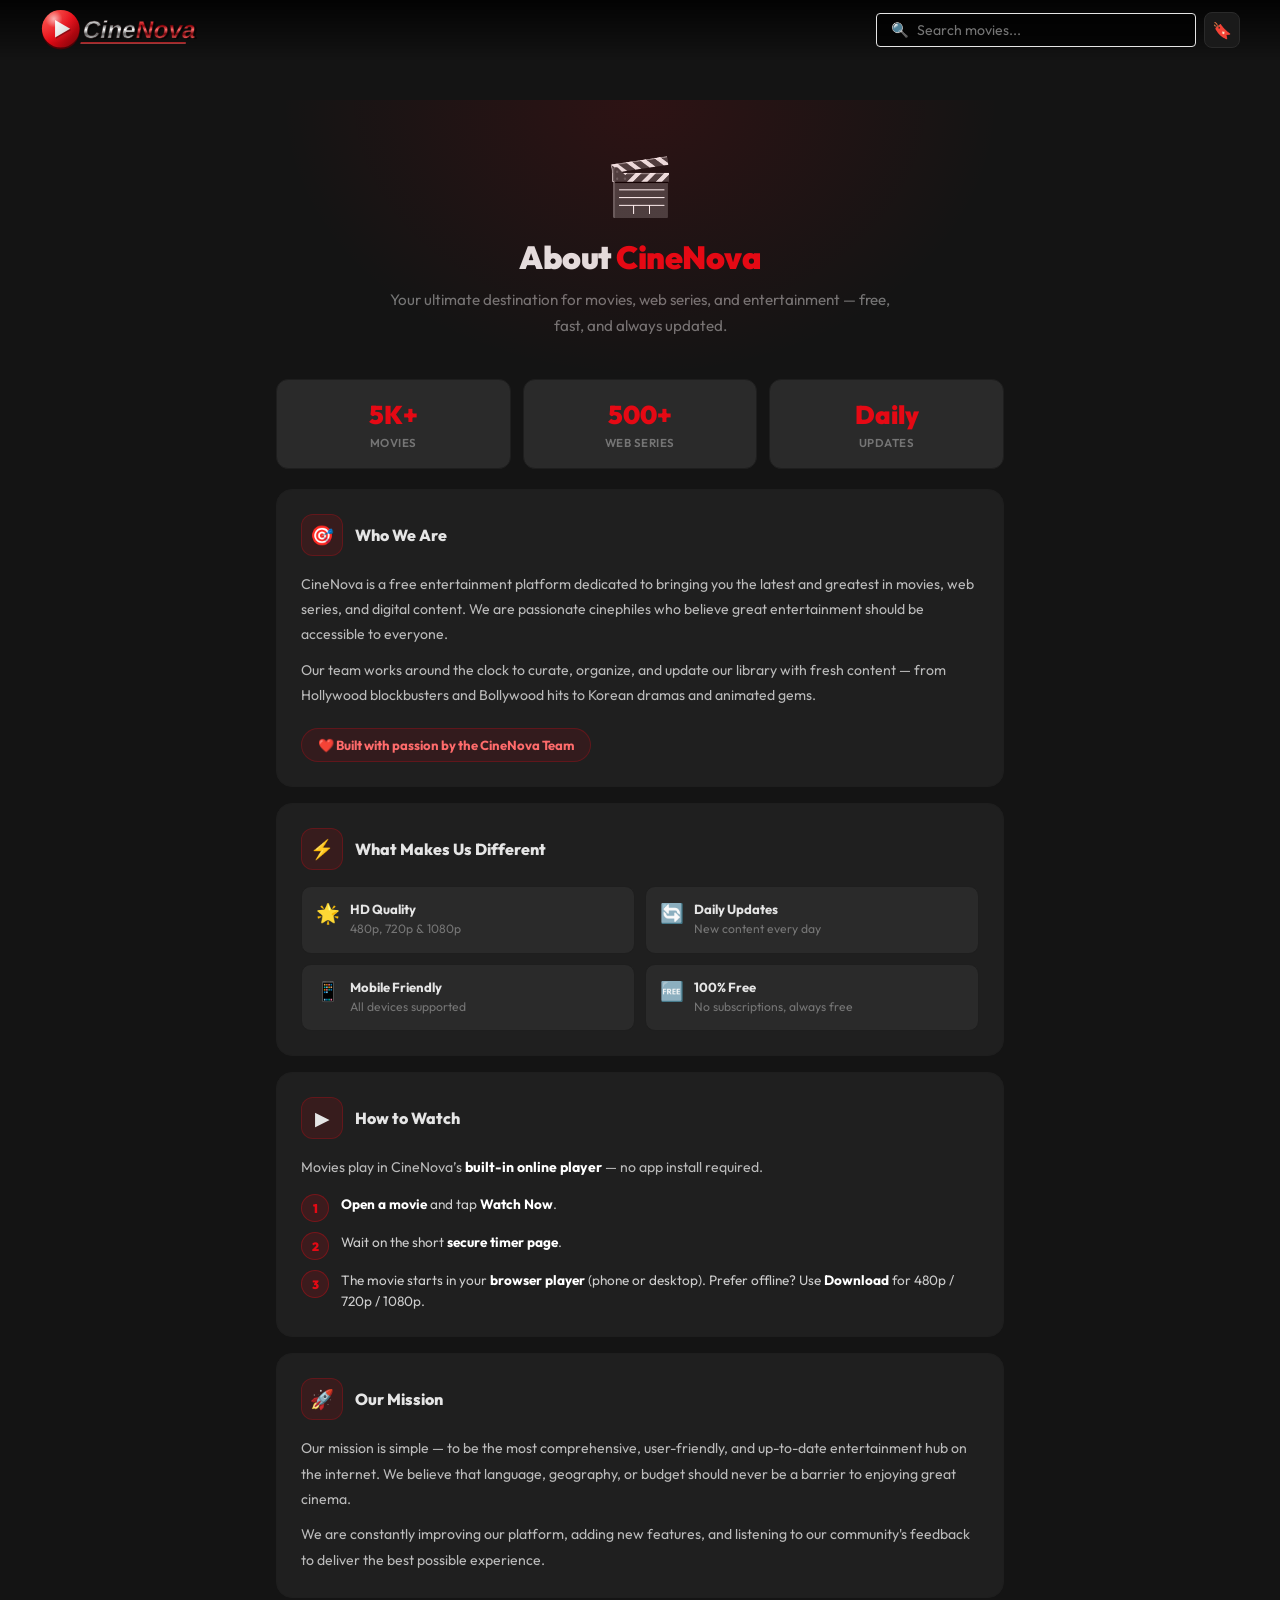
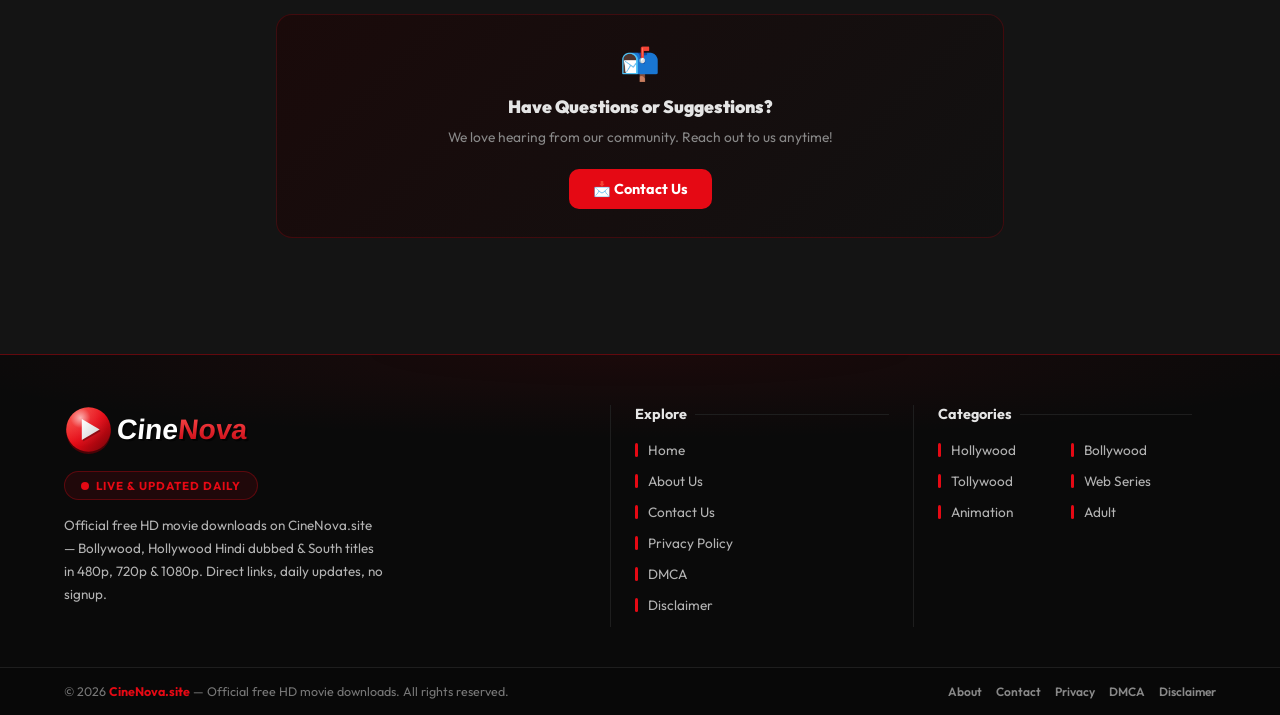
==== commit ecb9c407: "Enhance about-us.html with new content sections" ====
--- a/p/about-us.html
+++ b/p/about-us.html
@@ -1,3 +1,4 @@
+
 <!DOCTYPE html>
 <html lang="en" dir="ltr">
 <head>
@@ -4452,6 +4453,7 @@
     + '<div style="display:grid;grid-template-columns:repeat(3,1fr);gap:12px;margin-bottom:20px"><div style="background:var(--card2);border:1px solid #1e1e1e;border-radius:12px;padding:18px 12px;text-align:center"><div style="font-size:1.6rem;font-weight:900;color:var(--red);margin-bottom:4px">5K+</div><div style="font-size:0.72rem;color:var(--grey);font-weight:600;text-transform:uppercase;letter-spacing:0.5px">Movies</div></div><div style="background:var(--card2);border:1px solid #1e1e1e;border-radius:12px;padding:18px 12px;text-align:center"><div style="font-size:1.6rem;font-weight:900;color:var(--red);margin-bottom:4px">500+</div><div style="font-size:0.72rem;color:var(--grey);font-weight:600;text-transform:uppercase;letter-spacing:0.5px">Web Series</div></div><div style="background:var(--card2);border:1px solid #1e1e1e;border-radius:12px;padding:18px 12px;text-align:center"><div style="font-size:1.6rem;font-weight:900;color:var(--red);margin-bottom:4px">Daily</div><div style="font-size:0.72rem;color:var(--grey);font-weight:600;text-transform:uppercase;letter-spacing:0.5px">Updates</div></div></div>'
     + '<div style="background:var(--card);border:1px solid #1e1e1e;border-radius:16px;padding:24px;margin-bottom:16px"><div style="display:flex;align-items:center;gap:12px;margin-bottom:16px"><div style="width:42px;height:42px;border-radius:12px;background:rgba(229,9,20,0.12);border:1px solid rgba(229,9,20,0.25);display:flex;align-items:center;justify-content:center;font-size:1.2rem;flex-shrink:0">🎯</div><h2 style="font-size:1rem;font-weight:800">Who We Are</h2></div><p style="font-size:0.88rem;color:#bbb;line-height:1.8;margin-bottom:10px">CineNova is a free entertainment platform dedicated to bringing you the latest and greatest in movies, web series, and digital content. We are passionate cinephiles who believe great entertainment should be accessible to everyone.</p><p style="font-size:0.88rem;color:#bbb;line-height:1.8;margin-bottom:10px">Our team works around the clock to curate, organize, and update our library with fresh content — from Hollywood blockbusters and Bollywood hits to Korean dramas and animated gems.</p><div style="display:inline-flex;align-items:center;gap:8px;background:rgba(229,9,20,0.1);border:1px solid rgba(229,9,20,0.25);border-radius:20px;padding:8px 16px;font-size:0.82rem;font-weight:700;color:#ff6b6b;margin-top:10px">❤️ Built with passion by the CineNova Team</div></div>'
     + '<div style="background:var(--card);border:1px solid #1e1e1e;border-radius:16px;padding:24px;margin-bottom:16px"><div style="display:flex;align-items:center;gap:12px;margin-bottom:16px"><div style="width:42px;height:42px;border-radius:12px;background:rgba(229,9,20,0.12);border:1px solid rgba(229,9,20,0.25);display:flex;align-items:center;justify-content:center;font-size:1.2rem;flex-shrink:0">⚡</div><h2 style="font-size:1rem;font-weight:800">What Makes Us Different</h2></div><div style="display:grid;grid-template-columns:1fr 1fr;gap:10px"><div style="background:var(--card2);border:1px solid #1e1e1e;border-radius:10px;padding:14px;display:flex;align-items:flex-start;gap:10px"><span style="font-size:1.2rem;flex-shrink:0">🌟</span><div><h4 style="font-size:0.82rem;font-weight:700;margin-bottom:3px">HD Quality</h4><p style="font-size:0.76rem;color:var(--grey);line-height:1.5;margin:0">480p, 720p & 1080p</p></div></div><div style="background:var(--card2);border:1px solid #1e1e1e;border-radius:10px;padding:14px;display:flex;align-items:flex-start;gap:10px"><span style="font-size:1.2rem;flex-shrink:0">🔄</span><div><h4 style="font-size:0.82rem;font-weight:700;margin-bottom:3px">Daily Updates</h4><p style="font-size:0.76rem;color:var(--grey);line-height:1.5;margin:0">New content every day</p></div></div><div style="background:var(--card2);border:1px solid #1e1e1e;border-radius:10px;padding:14px;display:flex;align-items:flex-start;gap:10px"><span style="font-size:1.2rem;flex-shrink:0">📱</span><div><h4 style="font-size:0.82rem;font-weight:700;margin-bottom:3px">Mobile Friendly</h4><p style="font-size:0.76rem;color:var(--grey);line-height:1.5;margin:0">All devices supported</p></div></div><div style="background:var(--card2);border:1px solid #1e1e1e;border-radius:10px;padding:14px;display:flex;align-items:flex-start;gap:10px"><span style="font-size:1.2rem;flex-shrink:0">🆓</span><div><h4 style="font-size:0.82rem;font-weight:700;margin-bottom:3px">100% Free</h4><p style="font-size:0.76rem;color:var(--grey);line-height:1.5;margin:0">No subscriptions, always free</p></div></div></div></div>'
+    + '<div style="background:var(--card);border:1px solid #1e1e1e;border-radius:16px;padding:24px;margin-bottom:16px"><div style="display:flex;align-items:center;gap:12px;margin-bottom:16px"><div style="width:42px;height:42px;border-radius:12px;background:rgba(229,9,20,0.12);border:1px solid rgba(229,9,20,0.25);display:flex;align-items:center;justify-content:center;font-size:1.2rem;flex-shrink:0">▶</div><h2 style="font-size:1rem;font-weight:800">How to Watch</h2></div><p style="font-size:0.88rem;color:#bbb;line-height:1.8;margin-bottom:14px">Movies play in CineNova’s <strong style="color:#fff">built-in online player</strong> — no app install required.</p><div style="display:flex;flex-direction:column;gap:10px"><div style="display:flex;gap:12px;align-items:flex-start"><div style="width:28px;height:28px;border-radius:50%;background:rgba(229,9,20,0.15);border:1px solid rgba(229,9,20,0.35);display:flex;align-items:center;justify-content:center;font-size:0.75rem;font-weight:900;color:#e50914;flex-shrink:0">1</div><p style="font-size:0.85rem;color:#ccc;line-height:1.55;margin:0"><strong style="color:#fff">Open a movie</strong> and tap <strong style="color:#fff">Watch Now</strong>.</p></div><div style="display:flex;gap:12px;align-items:flex-start"><div style="width:28px;height:28px;border-radius:50%;background:rgba(229,9,20,0.15);border:1px solid rgba(229,9,20,0.35);display:flex;align-items:center;justify-content:center;font-size:0.75rem;font-weight:900;color:#e50914;flex-shrink:0">2</div><p style="font-size:0.85rem;color:#ccc;line-height:1.55;margin:0">Wait on the short <strong style="color:#fff">secure timer page</strong>.</p></div><div style="display:flex;gap:12px;align-items:flex-start"><div style="width:28px;height:28px;border-radius:50%;background:rgba(229,9,20,0.15);border:1px solid rgba(229,9,20,0.35);display:flex;align-items:center;justify-content:center;font-size:0.75rem;font-weight:900;color:#e50914;flex-shrink:0">3</div><p style="font-size:0.85rem;color:#ccc;line-height:1.55;margin:0">The movie starts in your <strong style="color:#fff">browser player</strong> (phone or desktop). Prefer offline? Use <strong style="color:#fff">Download</strong> for 480p / 720p / 1080p.</p></div></div></div>'
     + '<div style="background:var(--card);border:1px solid #1e1e1e;border-radius:16px;padding:24px;margin-bottom:16px"><div style="display:flex;align-items:center;gap:12px;margin-bottom:16px"><div style="width:42px;height:42px;border-radius:12px;background:rgba(229,9,20,0.12);border:1px solid rgba(229,9,20,0.25);display:flex;align-items:center;justify-content:center;font-size:1.2rem;flex-shrink:0">🚀</div><h2 style="font-size:1rem;font-weight:800">Our Mission</h2></div><p style="font-size:0.88rem;color:#bbb;line-height:1.8;margin-bottom:10px">Our mission is simple — to be the most comprehensive, user-friendly, and up-to-date entertainment hub on the internet. We believe that language, geography, or budget should never be a barrier to enjoying great cinema.</p><p style="font-size:0.88rem;color:#bbb;line-height:1.8">We are constantly improving our platform, adding new features, and listening to our community\'s feedback to deliver the best possible experience.</p></div>'
     + '<div style="background:linear-gradient(135deg,#1a0a0a,#111);border:1px solid rgba(229,9,20,0.2);border-radius:16px;padding:28px;text-align:center;margin-bottom:16px"><span style="font-size:2rem;display:block;margin-bottom:12px">📬</span><h2 style="font-size:1.1rem;font-weight:900;margin-bottom:8px">Have Questions or Suggestions?</h2><p style="font-size:0.86rem;color:#888;line-height:1.7;margin-bottom:20px">We love hearing from our community. Reach out to us anytime!</p><a href="/p/contact-us.html" style="display:inline-flex;align-items:center;gap:8px;background:var(--red);color:#fff;padding:11px 24px;border-radius:10px;font-size:0.9rem;font-weight:700">📩 Contact Us</a></div>';
   }
@@ -6648,7 +6650,7 @@
     setTimeout(function() {
       if (document.hidden) return; // agar VLC khul gaya to tab background mein chala jata hai
       if (typeof showStatus === 'function') {
-        showStatus('VLC nahi khula? VLC Media Player install karein — videolan.org', '#e50914');
+        showStatus('Player open nahi hua? Movie page se Watch Now try karo.', '#e50914');
       }
     }, 1800);
   }
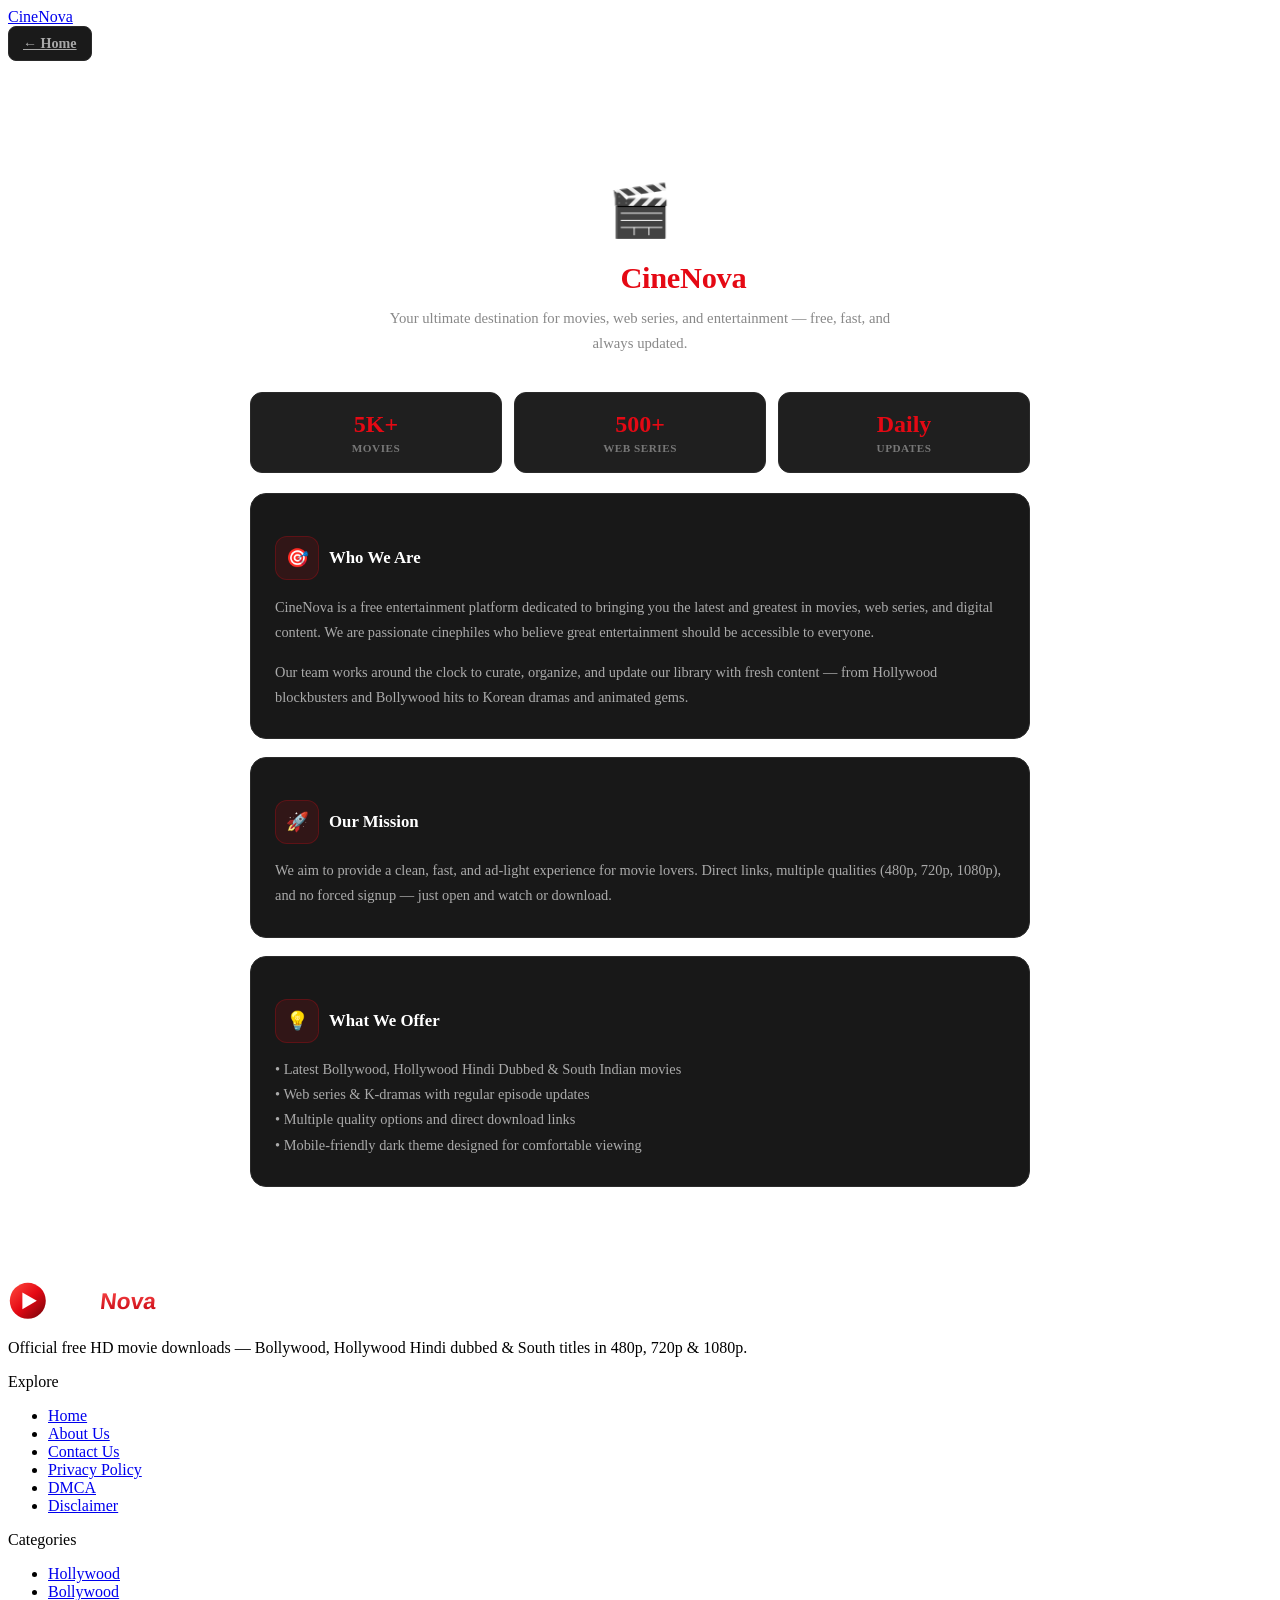
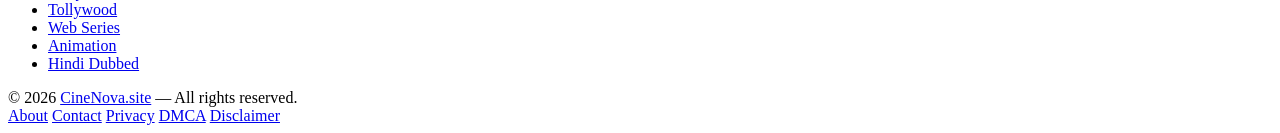
==== commit f583c5d9: "Update about-us.html" ====
--- a/p/about-us.html
+++ b/p/about-us.html
@@ -1,9008 +1,195 @@
-
 <!DOCTYPE html>
 <html lang="en" dir="ltr">
 <head>
   <meta charset="UTF-8">
-  <meta content='c2a4897f698a83db' name='yandex-verification'/>
-  <meta content='4c48bb387f1f64bb013d2168a05ee539' name='6a97888e-site-verification'/>
-  <meta content='Bqjs5rHU6' name='admaven-placement'/>
-  <meta content='Official website CineNova.site – free HD movie & web series downloads in 480p, 720p & 1080p. About our mission: direct links, daily updates, no signup.' id='cv-meta-desc' name='description'/>
-  <meta content='cinenova.site, about cinenova, free movie download, HD movies, bollywood, hollywood hindi dubbed' id='cv-meta-keywords' name='keywords'/>
-<meta content='website' id='cv-og-type' property='og:type'/>
-<meta content='https://www.cinenova.site/p/about-us.html' id='cv-og-url' property='og:url'/>
-<meta content='About Us | CineNova.site – Official Free HD Movie Downloads' id='cv-og-title' property='og:title'/>
-<meta content='Official website CineNova.site – free HD movie & web series downloads in 480p, 720p & 1080p. About our mission: direct links, daily updates, no signup.' id='cv-og-desc' property='og:description'/>
-<meta content='https://i.ibb.co/YFLDLSzS/cinenova-icon-512.png' id='cv-og-image' property='og:image'/>
-<meta content='512' property='og:image:width'/>
-<meta content='512' property='og:image:height'/>
-<meta content='https://i.ibb.co/YFLDLSzS/cinenova-icon-512.png' id='cv-tw-image' name='twitter:image'/>
-<meta content='summary_large_image' name='twitter:card'/>
-<meta content='About Us | CineNova.site – Official Free HD Movie Downloads' id='cv-tw-title' name='twitter:title'/>
-<meta content='Official website CineNova.site – free HD movie & web series downloads in 480p, 720p & 1080p. About our mission: direct links, daily updates, no signup.' id='cv-tw-desc' name='twitter:description'/>
-<meta content='width=device-width, initial-scale=1.0, viewport-fit=cover' name='viewport'/>
-<meta content='#0a0a0a' name='theme-color'/>
-<title>About Us | CineNova.site – Official Free HD Movie Downloads</title>
-<link href='https://i.ibb.co/2Y8SwSfn/cinenova-icon-192.png' rel='icon' type='image/png'/>
-<link href='https://i.ibb.co/YFLDLSzS/cinenova-icon-512.png' rel='apple-touch-icon'/>
-
-<!-- SEO: Canonical Fix &#8212; movie pages aur homepage dono ke liye sahi canonical -->
-<link href='https://www.cinenova.site/p/about-us.html' id='cv-canonical' rel='canonical'/>
-<meta content='index, follow' id='cv-robots' name='robots'/>
-<meta content='index, follow' id='cv-googlebot' name='googlebot'/>
-
-<!-- SEO: Movie JSON-LD (JS se inject hoga) -->
-<script id='cv-jsonld-movie' type='application/ld+json'></script>
-<script id='cv-jsonld-breadcrumb' type='application/ld+json'></script>
-
-<!-- Google Analytics -->
-<script async='async' src='https://www.googletagmanager.com/gtag/js?id=G-N67Y5B8T2Z'></script>
-<script>
-  window.dataLayer = window.dataLayer || [];
-  function gtag(){dataLayer.push(arguments);}
-  gtag('js', new Date());
-  gtag('config', 'G-N67Y5B8T2Z');
-</script>
-
-<!-- SITEMAP for Google -->
-<link href='/sitemap.xml' rel='sitemap' type='application/xml'/>
-
-<!-- Structured Data for Google -->
-<script type='application/ld+json'>
-//<![CDATA[
-{
-  "@context": "https://schema.org",
-  "@type": "WebSite",
-  "name": "CineNova",
-  "description": "Official CineNova.site – free HD movie downloads 480p 720p 1080p. About us.",
-  "url": "https://www.cinenova.site",
-  "potentialAction": {
-    "@type": "SearchAction",
-    "target": "https://www.cinenova.site/?q={search_term_string}",
-    "query-input": "required name=search_term_string"
-  }
-}
-//]]>
-</script>
-
-<link crossorigin='' href='https://fonts.gstatic.com' rel='preconnect'/>
-<link href='https://cinenova-8987c-default-rtdb.firebaseio.com' rel='dns-prefetch'/>
-<link href='https://www.gstatic.com' rel='dns-prefetch'/>
-<link crossorigin='' href='https://www.gstatic.com' rel='preconnect'/>
-<link crossorigin='' href='https://cinenova-8987c-default-rtdb.firebaseio.com' rel='preconnect'/>
-<link href='https://api.themoviedb.org' rel='dns-prefetch'/>
-<link href='https://image.tmdb.org' rel='dns-prefetch'/>
-<link crossorigin='' href='https://image.tmdb.org' rel='preconnect'/>
-<link href='https://wsrv.nl' rel='dns-prefetch'/>
-<link href='https://i.ibb.co' rel='dns-prefetch'/>
-<link crossorigin='' href='https://fonts.googleapis.com' rel='preconnect'/>
-
-<!-- Plyr.io Player &#8212; non-blocking -->
-<link as='style' href='https://cdn.plyr.io/3.7.8/plyr.css' onload='this.rel=&apos;stylesheet&apos;' rel='preload'/>
-<noscript><link href='https://cdn.plyr.io/3.7.8/plyr.css' rel='stylesheet'/></noscript>
-<link href='https://cdn.plyr.io' rel='dns-prefetch'/>
-<link crossorigin='' href='https://cdn.plyr.io' rel='preconnect'/>
-
-<!-- Fonts async load &#8212; non-blocking with font-display:swap -->
-<link as='style' href='https://fonts.googleapis.com/css2?family=Bebas+Neue&amp;family=Outfit:wght@400;700;800&amp;display=swap' onload='this.rel=&apos;stylesheet&apos;' rel='preload'/>
-<noscript><link href='https://fonts.googleapis.com/css2?family=Bebas+Neue&amp;family=Outfit:wght@400;700;800&amp;display=swap' rel='stylesheet'/></noscript>
-
-<!-- Firebase loaded dynamically after page renders - non-blocking -->
-
-<style>
-*{margin:0;padding:0;box-sizing:border-box;-webkit-tap-highlight-color:transparent}
-img{image-rendering:auto}
-:root{
-  --red:#e50914;
-  --red-hover:#f40612;
-  --red-glow:rgba(229,9,20,0.3);
-  --red-dim:rgba(229,9,20,0.1);
-  --dark:#141414;
-  --dark2:#181818;
-  --card:#1f1f1f;
-  --card2:#2a2a2a;
-  --card3:#333;
-  --border:#2a2a2a;
-  --border2:#3a3a3a;
-  --text:#e5e5e5;
-  --text2:#b3b3b3;
-  --grey:#757575;
-  --nav-h:68px;
-  --gold:#f5c518;
-  --blue:#0071eb;
-  --green:#46d369;
-  --radius:4px;
-  --radius-sm:4px;
-  --shadow:0 4px 24px rgba(0,0,0,0.6);
-  --shadow-red:0 4px 24px rgba(229,9,20,0.35);
-}
-
-/* Font loaded via preload link in head */
-
-html{overflow-x:hidden;width:100%;scroll-behavior:smooth}
-@media (prefers-reduced-motion:reduce){html{scroll-behavior:auto}}
-body{
-  background:#141414;color:var(--text);
-  font-family:'Netflix Sans','Outfit','Helvetica Neue',Helvetica,Arial,sans-serif;
-  min-height:100vh;overflow-x:hidden;width:100%;max-width:100vw;
-  -webkit-font-smoothing:antialiased;
-}
-a{text-decoration:none;color:inherit}
-
-/* ══ SCROLLBAR ══ */
-::-webkit-scrollbar{width:5px;height:5px}
-::-webkit-scrollbar-track{background:var(--dark)}
-::-webkit-scrollbar-thumb{background:var(--border2);border-radius:10px}
-::-webkit-scrollbar-thumb:hover{background:var(--red)}
-*{scrollbar-width:thin;scrollbar-color:var(--border2) var(--dark)}
-
-/* ══ PERFORMANCE — SAFE ══ */
-@media(prefers-reduced-motion:reduce){
-  *,*::before,*::after{animation-duration:0.01ms!important;animation-iteration-count:1!important;transition-duration:0.01ms!important}
-}
-body{text-rendering:optimizeSpeed}
-.cv-card,.cv-pill,.cv-btn,button,a{touch-action:manipulation;-webkit-tap-highlight-color:transparent}
-/* Mobile — disable heavy GPU effects for smoothness */
-@media(max-width:480px){
-  #cv-modal-box{backdrop-filter:none!important;-webkit-backdrop-filter:none!important}
-  /* Sliders GPU optimize */
-  #cv-trending-track,#cv-ts-track,.tmdb-track,.cv-trailers-track{
-    transform:translateZ(0);backface-visibility:hidden;
-  }
-  /* Card animation faster on mobile */
-  .cv-card{animation-duration:0.2s!important}
-  /* Disable card hover scale on mobile (no hover on touch) */
-  .cv-card:hover{transform:none;box-shadow:none;border-color:rgba(255,255,255,0.04)}
-  /* Cats bar blur lite */
-  #cv-cats{backdrop-filter:blur(6px);-webkit-backdrop-filter:blur(6px)}
-  /* Bottom nav blur lite */
-  #cv-bottom-nav{backdrop-filter:blur(10px)!important;-webkit-backdrop-filter:blur(10px)!important}
-  /* Disable will-change on mobile — saves GPU memory */
-  .tmdb-track,.cv-trailers-track,#cv-trending-track,#cv-ts-track,#cv-upcoming-track{will-change:auto!important}
-  /* Disable film grain on mobile — heavy CPU */
-  #cv-banner-intro::after{animation:none!important;background-image:none!important}
-  /* Disable pulse rings on mobile */
-  .cn-bi-ring{animation:none!important}
-  #cn-bi-glow{animation:none!important}
-  /* Disable box-shadow pulse animations on mobile */
-  .cv-tr-play{animation:none!important}
-  .cv-trailers-live{animation:none!important}
-  .cv-maint-icon{animation:none!important}
-}
-/* Touch active state for cards instead of hover */
-@media(hover:none){
-  .cv-card:active{
-    transform:scale(0.97);
-    transition:transform 0.1s ease;
-    border-color:rgba(229,9,20,0.3);
-  }
-}
-
-/* ══ SELECTION ══ */
-::selection{background:rgba(229,9,20,0.3);color:#fff}
-
-/* BLOGGER DEFAULT HIDE */
-.blog-posts,.navbar,.header-outer,.post-outer,.post-body,.post-footer,
-.post-header,.date-outer,.date-header,.comment-link,.blog-pager,
-.feed-links,.post-author,.post-timestamp,.post-labels,.status-msg-wrap,
-#comment-holder,.comments,.entry-content,.entry-header{display:none!important}
-
-/* ══ NAV — NETFLIX STYLE ══ */
-#cv-nav{
-  position:fixed;top:0;left:0;right:0;width:100%;height:var(--nav-h);
-  background:linear-gradient(180deg,rgba(0,0,0,0.85) 0%,transparent 100%);
-  display:flex;align-items:center;justify-content:space-between;
-  padding:0 4%;z-index:1000;
-  box-sizing:border-box;
-  transition:background 0.3s ease, box-shadow 0.3s ease;
-}
-#cv-nav.scrolled{
-  background:rgba(10,10,10,0.96);
-  backdrop-filter:blur(8px);
-  -webkit-backdrop-filter:blur(8px);
-  box-shadow:0 1px 0 rgba(255,255,255,0.05), 0 4px 20px rgba(0,0,0,0.6);
-}
-#cv-nav::after{display:none}
-#cv-logo{display:flex;align-items:center;gap:10px;text-decoration:none;flex-shrink:0}
-#cv-logo span{
-  font-family:'Arial Black',Impact,Arial,sans-serif;font-size:1.7rem;letter-spacing:3px;font-weight:900;
-  color:#e50914;
-  text-shadow:none;
-}
-#cv-search-wrap{
-  display:flex;align-items:center;gap:8px;
-  background:rgba(0,0,0,0.7);
-  border:1px solid #e5e5e5;
-  border-radius:4px;padding:7px 14px;
-  width:220px;max-width:calc(100vw - 260px);min-width:80px;flex-shrink:1;
-  transition:all 0.2s ease;
-}
-#cv-search-wrap:focus-within{
-  background:rgba(20,20,20,0.95);
-  border-color:#fff;
-}
-#cv-search-wrap input{background:none;border:none;outline:none;color:#e5e5e5;font-size:0.88rem;width:100%;min-width:0;font-family:inherit;}
-#cv-search-wrap input::placeholder{color:rgba(255,255,255,0.45)}
-
-/* MOBILE SEARCH BUTTON */
-#cv-search-btn{display:none;align-items:center;justify-content:center;width:36px;height:36px;background:#1a1a1a;border:1px solid #2a2a2a;border-radius:8px;cursor:pointer;flex-shrink:0;font-size:1rem}
-
-/* MOBILE SEARCH OVERLAY */
-#cv-search-overlay{
-  display:none;position:fixed;top:var(--nav-h);left:0;right:0;
-  background:rgba(10,10,10,0.98);padding:12px 16px;z-index:999;
-  border-bottom:1px solid #2a2a2a;
-}
-#cv-search-overlay.open{display:block}
-#cv-search-overlay-wrap{display:flex;align-items:center;gap:10px;background:#1a1a1a;border:1px solid #2a2a2a;border-radius:10px;padding:10px 14px}
-#cv-search-overlay-wrap input{background:none;border:none;outline:none;color:#fff;font-size:1rem;width:100%;min-width:0}
-#cv-search-overlay-wrap input::placeholder{color:#555}
-#cv-search-overlay-close{color:#888;cursor:pointer;font-size:0.9rem;flex-shrink:0;white-space:nowrap}
-#cv-search-clear,#cv-search-mobile-clear{align-items:center;justify-content:center}
-
-@media(max-width:600px){
-  #cv-search-wrap{display:none!important}
-  #cv-search-btn{display:flex}
-}
-
-/* CATEGORIES */
-#cv-cats{
-  margin-top:var(--nav-h);padding:10px 4%;
-  display:flex;gap:6px;overflow-x:auto;overflow-y:hidden;
-  background:rgba(20,20,20,0.95);
-  border-bottom:1px solid rgba(255,255,255,0.05);
-  scrollbar-width:none;position:sticky;top:var(--nav-h);z-index:900;
-  width:100%;box-sizing:border-box;
-  overscroll-behavior-x:contain;
-  -webkit-overflow-scrolling:touch;
-  backdrop-filter:blur(10px);
-}
-#cv-cats::-webkit-scrollbar{display:none}
-.cv-pill{
-  padding:7px 18px;border-radius:20px;font-size:0.82rem;font-weight:600;
-  cursor:pointer;white-space:nowrap;
-  border:1px solid rgba(255,255,255,0.12);
-  background:rgba(255,255,255,0.05);
-  color:#aaa;
-  transition:all 0.2s ease;flex-shrink:0;
-  letter-spacing:0.3px;
-}
-.cv-pill:hover{background:rgba(255,255,255,0.12);color:#fff;border-color:rgba(255,255,255,0.3)}
-.cv-pill.active{
-  background:#e50914;
-  color:#fff;border-color:#e50914;
-  font-weight:700;
-  box-shadow:0 2px 12px rgba(229,9,20,0.4);
-}
-.cv-pill-adult{
-  margin-left:4px;
-  background:rgba(255,255,255,0.03);
-  border:1px solid rgba(255,255,255,0.1);
-  color:#777;
-}
-.cv-pill-adult:hover{background:rgba(255,255,255,0.08);color:#999;border-color:rgba(255,255,255,0.18)}
-.cv-pill-adult.active{
-  background:linear-gradient(135deg,#3a0a0a,#1a0505);
-  color:#ff6b6b;border-color:rgba(255,107,107,0.4);
-  box-shadow:0 2px 12px rgba(255,0,0,0.15);
-}
-
-
-
-/* ══ UPCOMING MOVIES HERO SLIDER ══ */
-#cv-upcoming-wrap{
-  position:absolute;inset:0;z-index:5;
-  background:#000;overflow:hidden;
-}
-#cv-upcoming-hero{
-  position:relative;width:100%;height:100%;overflow:hidden;
-  background:#000;
-}
-#cv-upcoming-track{
-  display:flex;height:100%;transition:transform 0.55s cubic-bezier(0.25,0.46,0.45,0.94);
-  will-change:transform;transform:translateZ(0);
-}
-.cv-uh-slide{
-  flex-shrink:0;width:100%;height:100%;position:relative;
-  overflow:hidden;cursor:pointer;
-}
-@media(max-width:600px){.cv-uh-slide{height:100%}}
-.cv-uh-bg{
-  width:100%;height:100%;object-fit:cover;display:block;
-  transition:transform 6s ease;transform:scale(1.08);
-}
-.cv-uh-slide.active .cv-uh-bg{transform:scale(1.0)}
-/* Cinematic overlay — dark left + bottom */
-.cv-uh-overlay{
-  position:absolute;inset:0;
-  background:
-    linear-gradient(to right, rgba(0,0,0,0.85) 0%, rgba(0,0,0,0.4) 50%, rgba(0,0,0,0.0) 100%),
-    linear-gradient(to top, rgba(0,0,0,0.98) 0%, rgba(0,0,0,0.6) 35%, rgba(0,0,0,0.1) 70%, rgba(0,0,0,0.0) 100%);
-  pointer-events:none;
-}
-/* Thin red accent line at bottom */
-.cv-uh-slide::after{
-  content:'';position:absolute;bottom:0;left:0;right:0;height:3px;
-  background:linear-gradient(to right,#e50914,#ff6b35,#e50914);
-  background-size:200% 100%;
-  animation:cv-shimmer-bar 2s linear infinite;
-  z-index:4;
-}
-@keyframes cv-shimmer-bar{0%{background-position:200% 0}100%{background-position:-200% 0}}
-@media(max-width:600px){.cv-uh-slide::after{animation:none!important;background:var(--red);opacity:0.7}}
-.cv-uh-info{
-  position:absolute;bottom:30px;left:0;right:0;
-  padding:0 20px 0;
-  z-index:3;
-}
-/* COMING SOON badge */
-.cv-uh-badge{
-  display:inline-flex;align-items:center;gap:6px;
-  background:rgba(229,9,20,0.15);
-  border:1px solid rgba(229,9,20,0.6);
-  color:#ff4d4d;font-size:0.6rem;font-weight:800;
-  letter-spacing:1.2px;text-transform:uppercase;
-  padding:4px 10px;border-radius:20px;margin-bottom:10px;
-  backdrop-filter:blur(6px);
-}
-.cv-uh-badge::before{
-  content:'';width:6px;height:6px;border-radius:50%;
-  background:#e50914;
-  box-shadow:0 0 6px #e50914;
-  animation:cv-pulse-dot 1.5s ease-in-out infinite;
-}
-@keyframes cv-pulse-dot{0%,100%{opacity:1;transform:scale(1)}50%{opacity:0.5;transform:scale(0.7)}}
-.cv-uh-title{
-  font-size:1.55rem;font-weight:900;color:#fff;
-  line-height:1.15;margin-bottom:8px;
-  text-shadow:0 2px 20px rgba(0,0,0,0.9),0 4px 40px rgba(0,0,0,0.7);
-  display:-webkit-box;-webkit-line-clamp:2;-webkit-box-orient:vertical;overflow:hidden;
-  letter-spacing:-0.3px;
-}
-@media(max-width:500px){.cv-uh-title{font-size:1.2rem}}
-@media(min-width:900px){.cv-uh-title{font-size:2rem}}
-.cv-uh-meta{
-  display:flex;align-items:center;gap:6px;flex-wrap:wrap;
-  font-size:0.75rem;color:rgba(255,255,255,0.7);margin-bottom:14px;
-}
-.cv-uh-meta-sep{opacity:0.35;font-size:0.6rem}
-.cv-uh-rating{
-  color:#f5c518;font-weight:800;
-  display:inline-flex;align-items:center;gap:3px;
-}
-/* Buttons row */
-.cv-uh-btns{display:flex;gap:10px;align-items:center}
-.cv-uh-play{
-  display:inline-flex;align-items:center;gap:8px;
-  background:linear-gradient(135deg,#e50914,#ff2d2d);
-  color:#fff;border:none;
-  padding:10px 22px;border-radius:10px;font-size:0.85rem;font-weight:800;
-  cursor:pointer;transition:all 0.2s;letter-spacing:0.3px;
-  box-shadow:0 4px 20px rgba(229,9,20,0.45);
-}
-.cv-uh-play:hover{
-  background:linear-gradient(135deg,#ff2d2d,#e50914);
-  transform:translateY(-1px);box-shadow:0 6px 25px rgba(229,9,20,0.6);
-}
-.cv-uh-play:active{transform:translateY(0)}
-.cv-uh-play svg{width:14px;height:14px;fill:#fff}
-/* Nav dots */
-#cv-upcoming-dots{
-  position:absolute;bottom:14px;left:50%;transform:translateX(-50%);
-  display:flex;gap:6px;z-index:5;
-}
-.cv-uh-dot{
-  width:5px;height:5px;border-radius:50%;
-  background:rgba(255,255,255,0.25);cursor:pointer;
-  transition:all 0.3s;border:none;padding:0;
-}
-.cv-uh-dot.active{background:#e50914;width:22px;border-radius:3px;box-shadow:0 0 8px rgba(229,9,20,0.6)}
-/* Prev/Next arrows */
-.cv-uh-arrow{
-  position:absolute;top:50%;transform:translateY(-50%);
-  background:rgba(0,0,0,0.4);
-  border:1px solid rgba(255,255,255,0.15);
-  color:#fff;border-radius:50%;width:36px;height:36px;
-  display:flex;align-items:center;justify-content:center;
-  cursor:pointer;z-index:5;font-size:1rem;
-  transition:all 0.2s;backdrop-filter:blur(8px);
-}
-.cv-uh-arrow:hover{
-  background:rgba(229,9,20,0.8);
-  border-color:rgba(229,9,20,0.5);
-  transform:translateY(-50%) scale(1.1);
-}
-#cv-uh-prev{left:12px}
-#cv-uh-next{right:12px}
-@media(max-width:500px){.cv-uh-arrow{display:none}}
-/* Section header */
-#cv-upcoming-header{
-  display:flex;align-items:center;justify-content:space-between;
-  padding:14px 16px 6px;
-}
-.cv-upcoming-label{display:flex;align-items:center;gap:8px}
-.cv-upcoming-label-icon{font-size:1rem}
-.cv-upcoming-label-title{font-size:1rem;font-weight:800;color:#e5e5e5}
-.cv-upcoming-label-sub{font-size:0.68rem;color:#555;margin-top:1px}
-/* Skeleton */
-.cv-uh-skel{
-  width:100%;height:100%;
-  background:linear-gradient(90deg,#111 25%,#1a1a1a 50%,#111 75%);
-  background-size:200% 100%;animation:shimmer 1.5s infinite;
-}
-@media(max-width:600px){.cv-uh-skel{height:100%}}
-
-
-/* ══ TMDB SLIDER ══ */
-#tmdb-slider-wrap{
-  background:#0d0d0d;padding:0 0 14px;
-  border-bottom:1px solid #1a1a1a;overflow:hidden;
-}
-.tmdb-section{padding:14px 0 8px 16px;content-visibility:auto;contain-intrinsic-size:0 350px;}
-.tmdb-section-header{
-  display:flex;align-items:center;gap:8px;
-  padding-right:16px;margin-bottom:10px;
-}
-.tmdb-section-title{font-size:1.1rem;font-weight:700;color:#e5e5e5;letter-spacing:0px;text-transform:none;font-family:inherit;}
-.tmdb-section-badge{display:none}
-.tmdb-track-wrap{overflow:hidden;touch-action:pan-y}
-.tmdb-track{display:flex;gap:10px;transition:transform 0.35s cubic-bezier(0.25,0.46,0.45,0.94);will-change:transform;transform:translateZ(0)}
-.tmdb-skel{flex-shrink:0;width:120px;border-radius:10px;overflow:hidden;border:1px solid #1e1e1e}
-.tmdb-skel-img{width:100%;aspect-ratio:2/3;background:linear-gradient(90deg,#1a1a1a 25%,#222 50%,#1a1a1a 75%);background-size:200% 100%;animation:shimmer 1.5s infinite;contain:paint}
-.tmdb-skel-bar{height:10px;background:#1a1a1a;margin:6px 7px;border-radius:3px;animation:shimmer 1.5s infinite}
-@media(max-width:500px){.tmdb-skel{width:105px}}
-@media(min-width:700px){.tmdb-skel{width:140px}}
-
-
-/* ══ TRAILERS SECTION — CINEMA UPGRADE ══ */
-#cv-trailers-wrap{
-  background:linear-gradient(180deg,#0d0d0d 0%,#0a0a0a 100%);
-  padding:0 0 18px;border-bottom:1px solid #1a1a1a;overflow:hidden;
-  position:relative;
-  content-visibility:auto;contain-intrinsic-size:0 400px;
-}
-#cv-trailers-wrap::before{
-  content:'';position:absolute;inset:0;
-  background:url("data:image/svg+xml,%3Csvg xmlns='http://www.w3.org/2000/svg' width='4' height='4'%3E%3Crect width='1' height='1' fill='%23ffffff08'/%3E%3C/svg%3E");
-  pointer-events:none;z-index:0;
-}
-.cv-trailers-header{
-  display:flex;align-items:center;justify-content:space-between;
-  padding:16px 16px 12px;position:relative;z-index:1;
-}
-.cv-trailers-header-left{display:flex;align-items:center;gap:10px}
-.cv-trailers-icon{
-  width:32px;height:32px;border-radius:8px;
-  background:linear-gradient(135deg,#e50914,#b00710);
-  display:flex;align-items:center;justify-content:center;
-  font-size:1rem;box-shadow:0 2px 12px rgba(229,9,20,0.4);
-  flex-shrink:0;
-}
-.cv-trailers-title{font-size:0.88rem;font-weight:800;color:#fff;letter-spacing:0.5px;text-transform:uppercase}
-.cv-trailers-sub{font-size:0.68rem;color:#555;margin-top:1px}
-.cv-trailers-live{
-  background:linear-gradient(135deg,#e50914,#c0000f);
-  color:#fff;font-size:0.58rem;
-  font-weight:800;padding:3px 8px;border-radius:20px;letter-spacing:1px;
-  box-shadow:0 0 10px rgba(229,9,20,0.5);
-  animation:cv-pulse-live 2s infinite;
-}
-@keyframes cv-pulse-live{
-  0%,100%{box-shadow:0 0 8px rgba(229,9,20,0.5)}
-  50%{box-shadow:0 0 18px rgba(229,9,20,0.9)}
-}
-.cv-trailers-count{font-size:0.68rem;color:#444;font-weight:600}
-.cv-trailers-track-wrap{overflow:hidden;padding-left:16px;position:relative;z-index:1;touch-action:pan-y}
-.cv-trailers-track{display:flex;gap:12px;transition:transform 0.35s cubic-bezier(0.25,0.46,0.45,0.94);will-change:transform;transform:translateZ(0)}
-.cv-tr-card{
-  flex-shrink:0;width:120px;border-radius:10px;overflow:hidden;
-  cursor:pointer;position:relative;
-  border:1px solid #1e1e1e;background:var(--card);
-  transition:transform 0.2s,box-shadow 0.2s,border-color 0.2s;
-}
-.cv-tr-card:active{
-  transform:scale(0.95);
-  box-shadow:0 2px 20px rgba(229,9,20,0.4);
-  border-color:var(--red);
-}
-@media(max-width:500px){.cv-tr-card{width:105px}}
-@media(min-width:700px){.cv-tr-card{width:140px}}
-.cv-tr-thumb-wrap{position:relative;width:100%;aspect-ratio:2/3;overflow:hidden;background:#1a1a1a}
-.cv-tr-thumb{
-  width:100%;height:100%;object-fit:cover;display:block;
-  transition:transform 0.3s;
-}
-.cv-tr-card:active .cv-tr-thumb{transform:scale(1.05)}
-.cv-tr-overlay{
-  position:absolute;inset:0;
-  background:linear-gradient(0deg,rgba(0,0,0,0.75) 0%,transparent 50%);
-}
-.cv-tr-play{
-  position:absolute;top:50%;left:50%;
-  transform:translate(-50%,-50%);
-  width:32px;height:32px;border-radius:50%;
-  background:rgba(229,9,20,0.92);
-  display:flex;align-items:center;justify-content:center;
-  box-shadow:0 0 0 5px rgba(229,9,20,0.2),0 2px 14px rgba(229,9,20,0.6);
-  animation:cv-play-pulse 4s infinite;
-}
-@keyframes cv-play-pulse{
-  0%,100%{box-shadow:0 0 0 4px rgba(229,9,20,0.2),0 2px 12px rgba(229,9,20,0.5)}
-  50%{box-shadow:0 0 0 7px rgba(229,9,20,0.06),0 2px 16px rgba(229,9,20,0.7)}
-}
-.cv-tr-card:active .cv-tr-play{transform:translate(-50%,-50%) scale(0.85)}
-.cv-tr-play svg{width:12px;height:12px;margin-left:2px}
-.cv-tr-badge{
-  position:absolute;top:5px;left:5px;
-  background:var(--red);
-  color:#fff;font-size:0.5rem;font-weight:800;
-  padding:2px 5px;border-radius:3px;letter-spacing:0.5px;
-}
-.cv-tr-lang{
-  position:absolute;top:5px;right:5px;
-  background:rgba(0,0,0,0.8);
-  color:#fff;font-size:0.5rem;font-weight:700;
-  padding:2px 5px;border-radius:3px;
-}
-.cv-tr-rating{
-  position:absolute;bottom:5px;right:5px;
-  background:rgba(0,0,0,0.85);
-  color:#f5c518;font-size:0.58rem;font-weight:700;
-  padding:1px 5px;border-radius:3px;
-}
-.cv-tr-info{padding:6px 8px 7px}
-.cv-tr-name{
-  font-size:0.72rem;font-weight:700;color:#fff;
-  white-space:nowrap;overflow:hidden;text-overflow:ellipsis;
-  line-height:1.3;
-}
-.cv-tr-meta{display:flex;align-items:center;gap:4px;margin-top:2px}
-.cv-tr-year{font-size:0.65rem;color:var(--grey)}
-.cv-tr-dot{font-size:0.45rem;color:#444}
-.cv-tr-hd{
-  font-size:0.52rem;font-weight:800;color:#1a8cff;
-  border:1px solid rgba(26,140,255,0.3);
-  padding:1px 4px;border-radius:3px;
-}
-.cv-tr-dots{display:flex;gap:5px;justify-content:center;margin-top:10px;padding-right:16px;position:relative;z-index:1}
-.cv-tr-dot-el{
-  width:6px;height:6px;border-radius:50%;
-  background:#2a2a2a;transition:all 0.3s;cursor:pointer;
-}
-.cv-tr-dot-el.active{background:var(--red);width:18px;border-radius:3px}
-.cv-tr-skel{flex-shrink:0;width:120px;border-radius:10px;overflow:hidden;border:1px solid #1e1e1e}
-.cv-tr-skel-img{width:100%;aspect-ratio:2/3;background:linear-gradient(90deg,#1a1a1a 25%,#222 50%,#1a1a1a 75%);background-size:200% 100%;animation:shimmer 1.5s infinite;contain:paint}
-.cv-tr-skel-bar{height:10px;background:#1a1a1a;margin:6px 8px 4px;border-radius:3px;animation:shimmer 1.5s infinite}
-.cv-tr-skel-bar.short{width:50%;margin-top:0}
-@media(max-width:500px){.cv-tr-skel{width:105px}}
-@media(min-width:700px){.cv-tr-skel{width:140px}}
-
-/* ══ PAGINATION ══ */
-#cv-pagination{
-  display:flex;align-items:center;justify-content:center;
-  gap:8px;padding:20px 16px 28px;
-  flex-wrap:wrap;
-}
-.cv-page-btn{
-  min-width:40px;height:40px;padding:0 14px;
-  border-radius:4px;border:1px solid #2a2a2a;
-  background:#1f1f1f;color:#e5e5e5;
-  font-size:0.88rem;font-weight:700;cursor:pointer;
-  display:flex;align-items:center;justify-content:center;
-  gap:6px;transition:all 0.15s;font-family:inherit;
-  white-space:nowrap;
-}
-.cv-page-btn:hover:not(:disabled){background:#2a2a2a;border-color:#3a3a3a;color:#fff}
-.cv-page-btn.active{background:#e50914;border-color:#e50914;color:#fff;pointer-events:none}
-.cv-page-btn:disabled{opacity:0.35;cursor:not-allowed}
-.cv-page-info{font-size:0.8rem;color:#555;white-space:nowrap;padding:0 4px}
-@media(max-width:400px){.cv-page-btn{min-width:36px;height:36px;padding:0 10px;font-size:0.82rem}}
-
-/* ══ GRID — MASTER PRO ══ */
-#cv-grid{
-  display:grid;
-  grid-template-columns:repeat(auto-fill,minmax(155px,1fr));
-  gap:14px;padding:16px;
-  width:100%;box-sizing:border-box;overflow:visible;
-  min-height:500px;
-}
-/* ═══════════════════════════════════════
-   MOVIE CARD — OPTIMIZED ANIMATIONS
-   ═══════════════════════════════════════ */
-@keyframes cardFadeIn{
-  from{opacity:0;transform:translateY(16px)}
-  to{opacity:1;transform:translateY(0)}
-}
-@keyframes shimmer{
-  0%{background-position:-200% 0}
-  100%{background-position:200% 0}
-}
-
-.cv-card{
-  display:block;
-  color:inherit;
-  text-decoration:none;
-  background:#181818;
-  box-shadow:none;
-  border-radius:10px;
-  overflow:hidden;
-  cursor:pointer;
-  position:relative;
-  border:1px solid rgba(255,255,255,0.04);
-  animation:cardFadeIn 0.25s ease both;
-  transition:
-    transform 0.18s ease,
-    box-shadow 0.18s ease,
-    border-color 0.18s ease;
-  contain:layout paint;
-}
-
-/* Staggered fade-in — sirf first 8 cards pe (baaki ke liye heavy animation avoid) */
-.cv-card:nth-child(1){animation-delay:0.03s}
-.cv-card:nth-child(2){animation-delay:0.06s}
-.cv-card:nth-child(3){animation-delay:0.09s}
-.cv-card:nth-child(4){animation-delay:0.12s}
-.cv-card:nth-child(n+5){animation-delay:0s;animation-duration:0.18s}
-
-/* Hover — GPU layer sirf hover pe */
-.cv-card:hover{
-  transform:scale(1.05) translateY(-2px);
-  box-shadow:0 0 0 1px rgba(229,9,20,0.3),0 12px 30px rgba(0,0,0,0.8),0 0 20px rgba(229,9,20,0.1);
-  border-color:rgba(229,9,20,0.25);
-  z-index:2;
-  will-change:transform;
-}
-
-/* No shine sweep - Netflix clean style */
-.cv-card::before{display:none}
-
-/* Play button overlay on hover */
-.cv-card-img-wrap{position:relative;overflow:hidden;aspect-ratio:2/3;background:#1a1a1a;}
-.cv-card-img-wrap::after{
-  content:'\25B6';
-  position:absolute;top:50%;left:50%;
-  transform:translate(-50%,-50%) scale(0) rotate(-90deg);
-  width:46px;height:46px;
-  background:rgba(229,9,20,0.92);
-  border-radius:50%;
-  display:flex;align-items:center;justify-content:center;
-  font-size:1rem;color:#fff;
-  transition:transform 0.3s cubic-bezier(0.34,1.56,0.64,1),opacity 0.3s;
-  opacity:0;
-  z-index:2;
-  line-height:46px;text-align:center;
-  padding-left:4px;
-  box-shadow:0 4px 20px rgba(229,9,20,0.5);
-}
-.cv-card:hover .cv-card-img-wrap::after{
-  transform:translate(-50%,-50%) scale(1);
-  opacity:1;
-}
-
-/* Image zoom on hover */
-.cv-card-img{
-  width:100%;aspect-ratio:2/3;object-fit:cover;display:block;
-  background:#1a1a1a;height:auto;
-  transition:transform 0.3s ease, filter 0.25s ease;
-}
-.cv-card:hover .cv-card-img{
-  transform:scale(1.05);
-  filter:brightness(0.7);
-}
-
-/* Bottom info overlay on hover */
-.cv-card-info{
-  padding:8px 8px 10px;
-  position:relative;
-  background:#181818;
-}
-.cv-card:hover .cv-card-info{
-  background:#181818;
-}
-
-.cv-card-title{
-  font-size:0.78rem;font-weight:700;line-height:1.3;
-  white-space:nowrap;overflow:hidden;text-overflow:ellipsis;
-  color:#e5e5e5;
-  transition:color 0.15s ease;
-}
-.cv-card:hover .cv-card-title{color:#fff}
-
-.cv-card-meta{
-  font-size:0.7rem;color:#b3b3b3;margin-top:2px;
-}
-.cv-card:hover .cv-card-meta{color:#b3b3b3}
-
-.cv-card-no-img{
-  width:100%;aspect-ratio:2/3;
-  background:linear-gradient(135deg,#1a1a1a,#222);
-  display:flex;align-items:center;justify-content:center;font-size:2.5rem;
-  transition:filter 0.3s;
-}
-.cv-card:hover .cv-card-no-img{filter:brightness(1.3)}
-
-#cv-grid{contain:content;content-visibility:auto;contain-intrinsic-size:0 1200px;min-height:500px;}
-.cv-card-img{image-rendering:auto;color-scheme:dark;}
-
-.cv-badge{
-  position:absolute;top:6px;right:6px;
-  background:rgba(0,0,0,0.8);color:#f5c518;
-  font-size:0.65rem;font-weight:700;
-  padding:2px 6px;border-radius:4px;
-;box-shadow:0 2px 8px rgba(0,0,0,0.5);font-family:'Outfit',sans-serif;}
-.cv-ep-alert-badge{
-  position:absolute;bottom:6px;left:6px;z-index:2;
-  background:var(--red);color:#fff;
-  font-size:0.6rem;font-weight:800;letter-spacing:0.3px;
-  padding:3px 7px;border-radius:4px;
-  box-shadow:0 2px 8px rgba(0,0,0,0.5);font-family:'Outfit',sans-serif;
-  animation:cvEpAlertPulse 1.6s ease-in-out infinite;
-}
-@keyframes cvEpAlertPulse{0%,100%{opacity:1}50%{opacity:0.55}}
-.cv-ep-item.cv-ep-item-new{border:1px solid rgba(229,9,20,0.5);background:rgba(229,9,20,0.06)}
-.cv-ep-new-tag{background:var(--red);color:#fff;font-size:0.6rem;font-weight:800;padding:2px 7px;border-radius:10px;margin-left:7px;white-space:nowrap;animation:cvEpAlertPulse 1.6s ease-in-out infinite}
-.cv-cat-badge{
-  position:absolute;top:6px;left:6px;
-  font-size:0.55rem;font-weight:800;
-  padding:2px 5px;border-radius:4px;text-transform:uppercase;letter-spacing:0.3px;
-  max-width:55%;overflow:hidden;text-overflow:ellipsis;white-space:nowrap;
-}
-.cv-new{background:var(--red);color:#fff}
-
-
-
-/* SKELETON */
-.cv-skel{background:#1f1f1f;border-radius:4px;overflow:hidden;border:none}
-.cv-skel-img{width:100%;aspect-ratio:2/3;background:linear-gradient(90deg,#1f1f1f 25%,#2a2a2a 50%,#1f1f1f 75%);background-size:200% 100%;animation:shimmer 1.5s infinite;contain:paint}
-.cv-skel-bar{height:12px;background:#2a2a2a;margin:8px 8px;border-radius:2px;animation:shimmer 1.5s infinite}
-.cv-skel-bar.short{width:60%}
-/* shimmer defined above */
-
-/* EMPTY / ERROR */
-.cv-empty{grid-column:1/-1;text-align:center;padding:60px 20px;color:var(--grey)}
-.cv-empty p:first-child{font-size:3rem;margin-bottom:12px}
-
-/* ══ UPGRADED MODAL ══ */
-#cv-modal{
-  display:flex;position:fixed;inset:0;
-  background:rgba(0,0,0,0.85);
-  z-index:2000;
-  align-items:flex-end;justify-content:center;
-  padding:0;
-  opacity:0;visibility:hidden;pointer-events:none;
-  transition:opacity 0.22s ease,visibility 0.22s ease;
-  will-change:opacity;
-}
-#cv-modal.open{opacity:1;visibility:visible;pointer-events:all}
-#cv-modal-box{will-change:transform}#cv-modal.closing #cv-modal-box{animation:slidedown 0.22s cubic-bezier(0.4,0,1,1) forwards}
-#cv-modal-box{
-  background:#141414;
-  border-radius:20px 20px 0 0;
-  border-top:none;
-  box-shadow:0 -8px 50px rgba(0,0,0,0.9);
-  width:100%;max-width:600px;max-height:92svh;
-  overflow-y:auto;padding:0 0 30px;
-  animation:slideup 0.28s cubic-bezier(0.22,1,0.36,1);
-  scrollbar-width:thin;scrollbar-color:#333 transparent;
-  will-change:transform;
-  transform:translateZ(0);
-}
-#cv-modal-box::-webkit-scrollbar{width:4px}
-#cv-modal-box::-webkit-scrollbar-thumb{background:#2a2a2a;border-radius:2px}
-@keyframes slideup{from{transform:translateY(100%);opacity:0}to{transform:translateY(0);opacity:1}}
-@keyframes slidedown{from{transform:translateY(0);opacity:1}to{transform:translateY(100%);opacity:0}}
-#cv-modal-handle{width:40px;height:4px;background:#333;border-radius:2px;margin:12px auto 0;display:block;cursor:grab}
-#cv-modal-close{
-  position:sticky;top:10px;float:right;margin:10px 16px 0 0;
-  background:rgba(20,20,20,0.9);border:1px solid rgba(255,255,255,0.1);
-  color:#888;font-size:1rem;cursor:pointer;
-  width:32px;height:32px;border-radius:50%;
-  display:flex;align-items:center;justify-content:center;
-  transition:all 0.2s;z-index:10;flex-shrink:0;
-  backdrop-filter:blur(12px);
-}
-#cv-modal-close:hover{background:var(--red);color:#fff;border-color:var(--red);box-shadow:0 0 16px rgba(229,9,20,0.5)}
-#cv-modal-bookmark{
-  position:sticky;top:10px;float:right;margin:10px 8px 0 0;
-  background:rgba(20,20,20,0.9);border:1px solid rgba(255,255,255,0.1);
-  color:#888;font-size:1rem;cursor:pointer;
-  width:32px;height:32px;border-radius:50%;
-  display:flex;align-items:center;justify-content:center;
-  transition:all 0.2s;z-index:10;flex-shrink:0;
-  backdrop-filter:blur(12px);
-}
-#cv-modal-bookmark:hover{border-color:#facc15;color:#facc15}
-#cv-modal-bookmark.cv-bookmarked{background:#facc15;border-color:#facc15;color:#1a1a00}
-#cv-sync-banner{margin:0 16px 12px;padding:12px 14px;border-radius:12px;background:rgba(59,130,246,0.08);border:1px solid rgba(59,130,246,0.25);display:flex;align-items:center;gap:10px;font-size:0.8rem}
-#cv-sync-banner.synced{background:rgba(34,197,94,0.08);border-color:rgba(34,197,94,0.25)}
-#cv-sync-banner-text{flex:1;color:#ccc;line-height:1.4}
-#cv-sync-banner-btn{flex-shrink:0;background:#3b82f6;color:#fff;font-size:0.76rem;font-weight:700;padding:8px 14px;border-radius:8px;border:none;cursor:pointer;white-space:nowrap}
-#cv-sync-banner.synced #cv-sync-banner-btn{background:transparent;color:#888;text-decoration:underline;padding:4px}
-#cv-modal-img-wrap{position:relative;overflow:hidden;height:380px;width:100%;background:#0a0a0a}
-#cv-modal-img{width:100%;height:380px;object-fit:cover;object-position:center top;display:block;border-radius:0}
-#cv-modal-img-overlay{
-  position:absolute;inset:0;
-  background:linear-gradient(to bottom,transparent 30%,#141414 100%);
-  pointer-events:none;
-}
-#cv-modal-content{padding:0 18px}
-#cv-modal-title{font-size:1.3rem;font-weight:900;margin-bottom:10px;line-height:1.2;margin-top:-35px;position:relative;z-index:1;text-shadow:0 2px 12px rgba(0,0,0,0.9)}
-#cv-modal-badges{display:flex;gap:6px;flex-wrap:wrap;margin-bottom:14px}
-.cv-mbadge{
-  background:rgba(255,255,255,0.06);border:1px solid rgba(255,255,255,0.1);
-  padding:5px 12px;border-radius:20px;font-size:0.73rem;color:#ccc;
-  display:flex;align-items:center;gap:4px;
-  backdrop-filter:blur(4px);
-}
-#cv-modal-desc{
-  font-size:0.85rem;color:#888;line-height:1.7;margin-bottom:18px;
-  background:rgba(255,255,255,0.03);border-radius:12px;
-  padding:12px 14px;border:1px solid rgba(255,255,255,0.06);
-}
-.cv-dl-btn{
-  display:flex;align-items:center;justify-content:center;gap:8px;
-  width:100%;padding:14px;margin-bottom:8px;
-  background:linear-gradient(135deg,#e50914,#ff2020);
-  color:#fff;border:none;border-radius:12px;
-  font-size:0.95rem;font-weight:700;cursor:pointer;text-align:center;
-  transition:all 0.2s;
-  letter-spacing:0.5px;
-  font-family:inherit;
-  box-shadow:0 4px 20px rgba(229,9,20,0.3);
-}
-.cv-dl-btn::before{display:none}
-.cv-dl-btn.secondary{background:rgba(255,255,255,0.07);border:1px solid rgba(255,255,255,0.1);box-shadow:none;color:#fff}
-.cv-dl-btn.secondary:hover{background:rgba(255,255,255,0.12)}
-.cv-dl-btn:hover{background:linear-gradient(135deg,#ff2020,#e50914);transform:translateY(-1px);box-shadow:0 6px 24px rgba(229,9,20,0.45)}
-#cv-episodes{margin-top:12px}
-.cv-ep-header{font-weight:700;margin-bottom:10px;font-size:0.9rem;display:flex;align-items:center;gap:6px}
-.cv-ep-item{
-  display:flex;align-items:center;justify-content:space-between;
-  padding:12px 14px;background:rgba(255,255,255,0.05);border:none;
-  border-radius:4px;margin-bottom:4px;transition:background 0.15s;
-}
-.cv-ep-item:hover{background:rgba(255,255,255,0.1)}
-.cv-ep-title{font-size:0.85rem;font-weight:600;color:#e5e5e5}
-.cv-ep-btn{background:#e50914;color:#fff;border:none;padding:6px 14px;border-radius:4px;font-size:0.78rem;cursor:pointer;font-weight:700;transition:background 0.15s}
-.cv-ep-btn:hover{background:#f40612}
-.cv-section-title{font-size:1rem;font-weight:700;color:#e5e5e5;text-transform:none;letter-spacing:0px;margin:18px 0 10px;display:flex;align-items:center;gap:6px}
-.cv-section-title::after{content:'';flex:1;height:1px;background:#2a2a2a}
-
-/* ══ RELATED MOVIES IN MODAL ══ */
-#cv-related-wrap{margin-top:6px;padding-bottom:8px}
-#cv-related-wrap .cv-section-title{margin-top:16px}
-.cv-cast-row{margin-top:2px}
-.cv-cast-track{display:flex;gap:14px;overflow-x:auto;overflow-y:hidden;scroll-snap-type:x proximity;-webkit-overflow-scrolling:touch;padding:2px 2px 8px;scrollbar-width:none}
-.cv-cast-track::-webkit-scrollbar{display:none}
-.cv-cast-card{flex-shrink:0;width:72px;text-align:center;scroll-snap-align:start}
-.cv-cast-photo-wrap{width:64px;height:64px;border-radius:50%;overflow:hidden;margin:0 auto 6px;border:1px solid #2a2a2a;background:#1a1a1a}
-.cv-cast-photo{width:100%;height:100%;object-fit:cover;display:block}
-.cv-cast-name{font-size:0.72rem;font-weight:700;color:#e5e5e5;line-height:1.25;overflow:hidden;text-overflow:ellipsis;display:-webkit-box;-webkit-line-clamp:2;-webkit-box-orient:vertical}
-.cv-cast-role{font-size:0.64rem;color:#888;margin-top:2px;overflow:hidden;text-overflow:ellipsis;white-space:nowrap}
-@media(min-width:700px){.cv-cast-card{width:84px}.cv-cast-photo-wrap{width:76px;height:76px}}
-.cv-related-grid{
-  display:grid;
-  grid-template-columns:repeat(3,1fr);
-  gap:8px;
-  margin-top:10px;
-}
-@media(min-width:400px){.cv-related-grid{grid-template-columns:repeat(3,1fr)}}
-@media(min-width:600px){.cv-related-grid{grid-template-columns:repeat(5,1fr)}}
-.cv-rel-card{
-  border-radius:8px;overflow:hidden;cursor:pointer;
-  background:var(--card);border:1px solid #1e1e1e;
-  transition:transform 0.2s,border-color 0.2s;
-  position:relative;
-}
-.cv-rel-card:hover,.cv-rel-card:active{transform:scale(1.04);border-color:var(--red)}
-.cv-rel-card img{width:100%;aspect-ratio:2/3;object-fit:cover;display:block;background:#1a1a1a}
-.cv-rel-card-no-img{width:100%;aspect-ratio:2/3;background:linear-gradient(135deg,#1a1a1a,#222);display:flex;align-items:center;justify-content:center;font-size:1.8rem}
-.cv-rel-info{padding:5px 6px 6px}
-.cv-rel-title{font-size:0.68rem;font-weight:700;white-space:nowrap;overflow:hidden;text-overflow:ellipsis;color:#eee}
-.cv-rel-meta{font-size:0.6rem;color:var(--grey);margin-top:1px}
-.cv-rel-badge{position:absolute;top:4px;right:4px;background:rgba(0,0,0,0.8);color:#f5c518;font-size:0.55rem;font-weight:700;padding:1px 4px;border-radius:3px}
-
-/* ══ DESKTOP — FULLSCREEN MODAL ══ */
-@media(min-width:769px){
-  #cv-modal{align-items:center;justify-content:center;padding:0}
-  #cv-modal.closing #cv-modal-box{animation:cvModalDesktopOut 0.22s cubic-bezier(0.4,0,1,1) forwards}
-  #cv-modal-box{
-    border-radius:0;
-    max-width:100%;
-    width:100%;
-    height:100vh;
-    max-height:100vh;
-    overflow-y:auto;
-    border-top:none;
-    animation:cvModalDesktopIn 0.22s cubic-bezier(0.22,1,0.36,1);
-  }
-  #cv-modal-img-wrap{height:420px}
-  #cv-modal-img{height:420px}
-  #cv-modal-content{max-width:900px;margin:0 auto;padding:0 32px}
-  #cv-modal-close{top:16px;right:20px;width:38px;height:38px;font-size:1.2rem}
-  #cv-modal-handle{display:none}
-}
-@keyframes cvModalDesktopIn{
-  from{opacity:0;transform:translateY(20px)}
-  to{opacity:1;transform:translateY(0)}
-}
-@keyframes cvModalDesktopOut{
-  from{opacity:1;transform:translateY(0)}
-  to{opacity:0;transform:translateY(30px)}
-}
-
-/* DOWNLOAD QUALITY POPUP */
-#cv-dl-popup{
-  display:flex;position:fixed;inset:0;
-  background:rgba(0,0,0,0.85);z-index:4000;
-  align-items:flex-end;justify-content:center;
-  opacity:0;visibility:hidden;pointer-events:none;
-  transition:opacity 0.2s ease,visibility 0.2s ease;
-}
-#cv-dl-popup.open{opacity:1;visibility:visible;pointer-events:all}
-#cv-dl-popup-box{
-  background:linear-gradient(180deg,#1a1a1a,#111);
-  border-radius:24px 24px 0 0;
-  width:100%;max-width:500px;
-  padding:0 0 30px;
-  animation:slideup 0.25s cubic-bezier(0.34,1.56,0.64,1);
-  border-top:1px solid rgba(255,255,255,0.08);
-  box-shadow:0 -8px 40px rgba(0,0,0,0.9);
-}
-#cv-dl-popup-handle{width:40px;height:4px;background:#2a2a2a;border-radius:2px;margin:12px auto 10px;display:block}
-#cv-dl-popup-title{font-size:1rem;font-weight:800;text-align:center;padding:0 20px 14px;color:#fff;border-bottom:1px solid #1e1e1e;margin-bottom:14px}
-.cv-dl-quality-btn{
-  display:flex;align-items:center;justify-content:space-between;
-  margin:8px 16px;padding:14px 18px;
-  background:rgba(255,255,255,0.04);border:1px solid #2a2a2a;
-  border-radius:12px;cursor:pointer;transition:all 0.2s;
-  color:#fff;font-size:0.9rem;font-weight:600;
-}
-.cv-dl-quality-btn:hover,.cv-dl-quality-btn:active{background:rgba(229,9,20,0.12);border-color:var(--red)}
-.cv-dl-quality-label{display:flex;align-items:center;gap:10px}
-.cv-dl-quality-badge{
-  background:var(--red);color:#fff;
-  font-size:0.7rem;font-weight:800;
-  padding:3px 8px;border-radius:5px;letter-spacing:0.5px;
-}
-.cv-dl-quality-size{font-size:0.78rem;color:var(--grey)}
-#cv-dl-popup-cancel{
-  display:block;width:calc(100% - 32px);margin:10px 16px 0;
-  padding:13px;background:rgba(255,255,255,0.05);
-  border:1px solid #2a2a2a;border-radius:12px;
-  color:#888;font-size:0.9rem;font-weight:600;cursor:pointer;
-}
-
-
-/* ══ ADULT 18+ AGE VERIFICATION GATE ══ */
-#cv-adult-gate{
-  display:flex;position:fixed;inset:0;
-  background:rgba(0,0,0,0.92);z-index:5000;
-  align-items:center;justify-content:center;padding:16px;
-  opacity:0;visibility:hidden;pointer-events:none;
-  transition:opacity 0.25s ease,visibility 0.25s ease;
-  backdrop-filter:blur(6px);
-}
-#cv-adult-gate.open{opacity:1;visibility:visible;pointer-events:all}
-#cv-adult-gate-box{
-  position:relative;width:100%;max-width:400px;
-  background:linear-gradient(160deg,#161010,#0d0808);
-  border:1px solid rgba(255,80,80,0.2);
-  border-radius:20px;padding:32px 26px 24px;
-  text-align:center;
-  animation:cvAdultGateIn 0.25s cubic-bezier(0.34,1.56,0.64,1);
-  box-shadow:0 20px 60px rgba(0,0,0,0.7);
-}
-@keyframes cvAdultGateIn{
-  from{opacity:0;transform:scale(0.92) translateY(14px)}
-  to{opacity:1;transform:scale(1) translateY(0)}
-}
-#cv-adult-gate-close{
-  position:absolute;top:14px;right:14px;
-  width:30px;height:30px;border-radius:50%;
-  background:rgba(255,255,255,0.06);border:none;color:#999;
-  font-size:0.85rem;cursor:pointer;
-}
-#cv-adult-gate-close:hover{background:rgba(255,255,255,0.12);color:#fff}
-#cv-adult-gate-icon{font-size:2.2rem;margin-bottom:10px}
-#cv-adult-gate-title{font-size:1.15rem;font-weight:800;color:#fff;margin-bottom:10px}
-#cv-adult-gate-desc{font-size:0.85rem;color:#999;line-height:1.6;margin-bottom:20px}
-#cv-adult-gate-checkrow{
-  display:flex;align-items:flex-start;gap:10px;
-  text-align:left;margin-bottom:20px;padding:12px;
-  background:rgba(255,255,255,0.03);border:1px solid rgba(255,255,255,0.08);
-  border-radius:12px;cursor:pointer;
-}
-#cv-adult-gate-checkrow input{margin-top:2px;flex-shrink:0;width:16px;height:16px;accent-color:#e50914;cursor:pointer}
-#cv-adult-gate-checkrow span{font-size:0.78rem;color:#ccc;line-height:1.5}
-#cv-adult-gate-google-btn{
-  display:flex;align-items:center;justify-content:center;gap:10px;
-  width:100%;padding:13px;border-radius:12px;
-  background:#fff;color:#222;border:none;
-  font-size:0.9rem;font-weight:700;cursor:pointer;
-  transition:opacity 0.2s,transform 0.15s;
-  opacity:0.45;pointer-events:none;
-}
-#cv-adult-gate-checkrow.checked + #cv-adult-gate-google-btn,
-#cv-adult-gate-google-btn.enabled{opacity:1;pointer-events:all}
-#cv-adult-gate-google-btn:active{transform:scale(0.97)}
-#cv-adult-gate-google-btn.loading{opacity:0.7;pointer-events:none}
-#cv-adult-gate-error{color:#ff6b6b;font-size:0.78rem;margin-top:12px;min-height:1em}
-#cv-adult-gate-footer{font-size:0.68rem;color:#555;margin-top:16px;line-height:1.5}
-
-/* ══ MY LIST — apna alag popup, adult gate se koi lena dena nahi ══ */
-#cv-header-mylist-btn{
-  display:flex;align-items:center;justify-content:center;
-  width:36px;height:36px;background:#1a1a1a;border:1px solid #2a2a2a;
-  border-radius:8px;cursor:pointer;flex-shrink:0;font-size:1rem;
-}
-#cv-header-mylist-btn:hover{border-color:#3b82f6}
-#cv-mylist-modal{
-  display:flex;position:fixed;inset:0;
-  background:rgba(0,0,0,0.92);z-index:5000;
-  align-items:center;justify-content:center;padding:16px;
-  opacity:0;visibility:hidden;pointer-events:none;
-  transition:opacity 0.25s ease,visibility 0.25s ease;
-  backdrop-filter:blur(6px);
-}
-#cv-mylist-modal.open{opacity:1;visibility:visible;pointer-events:all}
-#cv-mylist-modal-box{
-  position:relative;width:100%;max-width:400px;
-  background:linear-gradient(160deg,#10141a,#080a0d);
-  border:1px solid rgba(59,130,246,0.25);
-  border-radius:20px;padding:32px 26px 24px;
-  text-align:center;
-  animation:cvAdultGateIn 0.25s cubic-bezier(0.34,1.56,0.64,1);
-  box-shadow:0 20px 60px rgba(0,0,0,0.7);
-}
-#cv-mylist-modal-close{
-  position:absolute;top:14px;right:14px;
-  width:30px;height:30px;border-radius:50%;
-  background:rgba(255,255,255,0.06);border:none;color:#999;
-  font-size:0.85rem;cursor:pointer;
-}
-#cv-mylist-modal-close:hover{background:rgba(255,255,255,0.12);color:#fff}
-#cv-mylist-modal-icon{font-size:2.2rem;margin-bottom:10px}
-#cv-mylist-modal-title{font-size:1.15rem;font-weight:800;color:#fff;margin-bottom:10px}
-#cv-mylist-modal-desc{font-size:0.85rem;color:#999;line-height:1.6;margin-bottom:22px}
-#cv-mylist-modal-google-btn{
-  width:100%;display:flex;align-items:center;justify-content:center;gap:10px;
-  background:#fff;border:none;border-radius:10px;padding:13px;
-  font-size:0.88rem;font-weight:700;color:#1a1a1a;cursor:pointer;
-}
-#cv-mylist-modal-google-btn.loading{opacity:0.7;pointer-events:none}
-#cv-mylist-modal-error{color:#ff6b6b;font-size:0.78rem;margin-top:12px;min-height:1em}
-#cv-mylist-modal-skip{margin-top:16px;font-size:0.8rem;color:#3b82f6;cursor:pointer;font-weight:600}
-#cv-mylist-modal-skip:hover{text-decoration:underline}
-
-/* ══ REPORT ISSUE — apna alag popup ══ */
-#cv-report-modal{
-  display:flex;position:fixed;inset:0;
-  background:rgba(0,0,0,0.92);z-index:5000;
-  align-items:center;justify-content:center;padding:16px;
-  opacity:0;visibility:hidden;pointer-events:none;
-  transition:opacity 0.25s ease,visibility 0.25s ease;
-  backdrop-filter:blur(6px);
-}
-#cv-report-modal.open{opacity:1;visibility:visible;pointer-events:all}
-#cv-report-modal-box{
-  position:relative;width:100%;max-width:400px;
-  background:linear-gradient(160deg,#1a1010,#0a0808);
-  border:1px solid rgba(239,68,68,0.25);
-  border-radius:20px;padding:32px 26px 24px;
-  text-align:center;
-  animation:cvAdultGateIn 0.25s cubic-bezier(0.34,1.56,0.64,1);
-  box-shadow:0 20px 60px rgba(0,0,0,0.7);
-}
-#cv-report-modal-close{
-  position:absolute;top:14px;right:14px;
-  width:30px;height:30px;border-radius:50%;
-  background:rgba(255,255,255,0.06);border:none;color:#999;
-  font-size:0.85rem;cursor:pointer;
-}
-#cv-report-modal-close:hover{background:rgba(255,255,255,0.12);color:#fff}
-#cv-report-modal-icon{font-size:2.2rem;margin-bottom:10px}
-#cv-report-modal-title{font-size:1.15rem;font-weight:800;color:#fff;margin-bottom:10px}
-#cv-report-modal-desc{font-size:0.85rem;color:#999;line-height:1.6;margin-bottom:22px}
-#cv-report-modal-reasons{display:flex;flex-direction:column;gap:10px}
-.cv-report-reason-btn{
-  width:100%;text-align:left;display:flex;align-items:center;gap:10px;
-  background:rgba(255,255,255,0.05);border:1px solid #2a2a2a;border-radius:10px;
-  padding:13px 14px;font-size:0.85rem;font-weight:600;color:#e5e5e5;cursor:pointer;
-  transition:all 0.18s;font-family:inherit;
-}
-.cv-report-reason-btn:hover{background:rgba(239,68,68,0.1);border-color:rgba(239,68,68,0.3)}
-#cv-report-modal-success{font-size:0.95rem;font-weight:700;color:#4ade80;padding:20px 0}
-
-
-/* ══ BEAUTIFUL POPUP PLAYER ══ */
-#cv-player{
-  display:none;position:fixed;inset:0;
-  background:rgba(0,0,0,0.93);
-  z-index:3000;
-  align-items:center;justify-content:center;
-  padding:10px;
-  backdrop-filter:blur(10px);
-  -webkit-backdrop-filter:blur(10px);
-}
-#cv-player.open{display:flex;animation:playerFadeIn 0.2s ease-out}
-@keyframes playerFadeIn{from{opacity:0}to{opacity:1}}
-#cv-player-popup{
-  position:relative;
-  width:100%;max-width:920px;
-  background:#000;
-  border-radius:4px;
-  border:none;
-  box-shadow:0 20px 60px rgba(0,0,0,0.9);
-  overflow:hidden;
-  animation:playerSlideUp 0.26s cubic-bezier(0.22,1,0.36,1);
-  max-height:calc(100svh - 20px);
-  display:flex;flex-direction:column;
-  will-change:transform,opacity;
-}
-/* Low-power/mobile devices: heavy blur causes jank on modal open,
-   so drop it to a much cheaper level while keeping the darkened backdrop. */
-@media (max-width:768px){
-  #cv-player{backdrop-filter:blur(3px);-webkit-backdrop-filter:blur(3px)}
-}
-#cv-player-popup::before{
-  content:'';position:absolute;top:0;left:0;right:0;height:2px;
-  background:#e50914;
-  z-index:3;pointer-events:none;
-}
-@keyframes playerSlideUp{
-  from{opacity:0;transform:translateY(20px) scale(0.97)}
-  to{opacity:1;transform:translateY(0) scale(1)}
-}
-/* Header */
-#cv-player-header{
-  display:flex;align-items:center;
-  padding:10px 12px;gap:8px;
-  flex-shrink:0;
-  background:linear-gradient(180deg,#111 0%,#0d0d0d 100%);
-  border-bottom:1px solid rgba(255,255,255,0.05);
-}
-
-#cv-player-title{
-  font-size:0.85rem;font-weight:700;color:#e8e8e8;
-  white-space:nowrap;overflow:hidden;text-overflow:ellipsis;
-  flex:1;letter-spacing:0.1px;
-}
-#cv-player-header-btns{display:flex;align-items:center;gap:6px;flex-shrink:0}
-#cv-player-fullscreen-btn{
-  background:rgba(255,255,255,0.05);
-  border:1px solid rgba(255,255,255,0.08);
-  color:#666;cursor:pointer;
-  width:30px;height:30px;border-radius:7px;
-  display:flex;align-items:center;justify-content:center;
-  transition:all 0.15s;font-size:0.8rem;
-}
-#cv-player-fullscreen-btn:hover{background:rgba(255,255,255,0.1);color:#ccc}
-#cv-player-close{
-  background:rgba(229,9,20,0.13);
-  border:1px solid rgba(229,9,20,0.28);
-  color:#e55;cursor:pointer;
-  width:30px;height:30px;border-radius:7px;
-  display:flex;align-items:center;justify-content:center;
-  transition:all 0.15s;font-size:0.95rem;font-weight:700;
-}
-#cv-player-close:hover{background:#e50914;color:#fff;border-color:#e50914;box-shadow:0 0 14px rgba(229,9,20,0.45)}
-/* Video wrap — fills remaining space */
-#cv-player-video-wrap{
-  position:relative;
-  width:100%;
-  aspect-ratio:16/9;
-  background:#000;
-  overflow:hidden;
-}
-#cv-player-inner{position:absolute;inset:0}
-#cv-player-inner iframe,
-#cv-player-inner video{
-  width:100%;height:100%;
-  display:block;border:none;
-  background:#000;
-}
-/* Plyr.io overrides — dark theme fit */
-#cv-player-inner .plyr{width:100%;height:100%;--plyr-color-main:#e50914;--plyr-video-background:#000;--plyr-font-family:'Outfit',sans-serif;}
-#cv-player-inner .plyr--video{background:#000;}
-#cv-player-inner .plyr__control--overlaid{background:#e50914;border-radius:50%;}
-#cv-player-inner .plyr__control--overlaid:hover{background:#b0060f;}
-#cv-player-inner .plyr--full-ui input[type=range]{color:#e50914;}
-#cv-player-inner .plyr__menu__container .plyr__control[role=menuitemradio][aria-checked=true]::before{background:#e50914;}
-/* Spinner loader */
-#cv-player-loading{
-  display:none;position:absolute;inset:0;
-  background:#000;z-index:2;
-  align-items:center;justify-content:center;
-  flex-direction:column;gap:12px;
-}
-#cv-player-loading.show{display:flex}
-#cv-player-loading-icon{
-  position:relative;
-  width:40px;height:40px;
-}
-#cv-player-loading-icon::before,
-#cv-player-loading-icon::after{
-  content:'';position:absolute;inset:0;
-  border-radius:50%;
-  border:2.5px solid transparent;
-}
-#cv-player-loading-icon::before{
-  border-top-color:#e50914;
-  border-right-color:rgba(229,9,20,0.35);
-  animation:cvSpin 0.85s cubic-bezier(0.5,0.1,0.5,0.9) infinite;
-}
-#cv-player-loading-icon::after{
-  inset:7px;
-  border-top-color:rgba(255,255,255,0.5);
-  animation:cvSpin 0.6s linear infinite reverse;
-}
-@keyframes cvSpin{to{transform:rotate(360deg)}}
-#cv-player-loading span{font-size:0.7rem;color:#444;font-weight:700;letter-spacing:2px;text-transform:uppercase;animation:cvPulseText 1.4s ease-in-out infinite}
-@keyframes cvPulseText{0%,100%{opacity:0.45}50%{opacity:1}}
-/* Footer — hidden */
-#cv-player-footer,#cv-player-tip,#cv-player-quality-label{display:none!important}
-/* Mobile — centered (same as desktop) */
-@media(max-width:600px){
-  #cv-player{padding:10px;align-items:center;justify-content:center}
-  #cv-player-popup{
-    border-radius:14px;
-    max-height:calc(100svh - 20px);max-width:100%;
-    animation:playerMobileCenter 0.22s cubic-bezier(0.22,1,0.36,1);
-  }
-  @keyframes playerMobileCenter{
-    from{opacity:0;transform:scale(0.95)}
-    to{opacity:1;transform:scale(1)}
-  }
-  #cv-player-header{padding:9px 12px}
-  #cv-player-title{font-size:0.8rem}
-  #cv-player-close,#cv-player-fullscreen-btn{width:32px;height:32px}
-}
-@media(min-width:900px){#cv-player-popup{max-width:960px}}
-
-
-
-/* MOBILE */
-/* ══ MOBILE RESPONSIVE ══ */
-@media(max-width:480px){
-
-  /* GRID — 2 columns, big poster cards */
-  #cv-grid{
-    grid-template-columns:repeat(2,1fr);
-    gap:10px;padding:10px;
-  }
-
-  /* CARD — taller poster style */
-  .cv-card{border-radius:12px}
-  .cv-card-img,.cv-card-no-img{aspect-ratio:2/3}
-  .cv-card-info{padding:7px 8px}
-  .cv-card-title{font-size:0.78rem;font-weight:700}
-  .cv-card-meta{font-size:0.68rem}
-  .cv-badge{font-size:0.6rem;padding:2px 5px;top:5px;right:5px}
-  .cv-cat-badge{font-size:0.55rem;padding:2px 5px;top:5px;left:5px}
-
-  /* SKELETON — same 2-col */
-  .cv-skel-img{aspect-ratio:2/3}
-  .cv-skel-bar{height:10px;margin:6px 8px}
-
-  /* SLIDERS */
-    .cv-tr-card{width:110px}
-  .tmdb-skel{width:110px}
-
-
-  /* CATEGORIES BAR */
-  #cv-cats{padding:10px 12px;gap:6px}
-  .cv-pill{padding:6px 14px;font-size:0.78rem}
-}
-
-/* TABLET */
-@media(min-width:481px) and (max-width:768px){
-  #cv-grid{grid-template-columns:repeat(3,1fr);gap:12px;padding:14px}
-    .cv-tr-card{width:120px}
-  .tmdb-skel{width:120px}
-}
-
-/* DESKTOP */
-@media(min-width:769px){
-  #cv-grid{grid-template-columns:repeat(auto-fill,minmax(180px,1fr));gap:16px;padding:20px}
-    .cv-tr-card{width:140px}
-  .tmdb-skel{width:140px}
-}
-
-/* ══ NOTICE BAR ══ */
-
-@keyframes noticepulse{0%,100%{opacity:1}50%{opacity:0.75}}
-
-/* ══ MAINTENANCE MODE ══ */
-#cv-maintenance-screen{
-  display:none;position:fixed;inset:0;z-index:99999;
-  background:linear-gradient(135deg,#0a0a0a 0%,#1a0000 100%);
-  flex-direction:column;align-items:center;justify-content:center;
-  text-align:center;padding:24px;
-}
-#cv-maintenance-screen.active{display:flex;}
-.cv-maint-icon{font-size:4rem;margin-bottom:20px;animation:noticepulse 2s infinite;}
-.cv-maint-title{font-family:'Bebas Neue',cursive;font-size:2.4rem;letter-spacing:2px;color:#e50914;margin-bottom:12px;}
-.cv-maint-msg{font-size:1rem;color:#b3b3b3;max-width:480px;line-height:1.6;margin-bottom:20px;}
-.cv-maint-time{background:rgba(229,9,20,0.1);border:1px solid rgba(229,9,20,0.3);border-radius:8px;padding:10px 20px;color:#e5e5e5;font-size:0.88rem;}
-
-/* ══ ANNOUNCEMENT BAR — APP UPDATE NOTICE UPGRADE ══ */
-#cv-ann-bar{
-  display:none;width:100%;
-  padding:10px 4%;
-  align-items:center;justify-content:center;gap:12px;
-  position:fixed;top:0;left:0;right:0;z-index:1001;
-  min-height:52px;box-sizing:border-box;
-  backdrop-filter:blur(8px);-webkit-backdrop-filter:blur(8px);
-  border-bottom:1px solid rgba(255,255,255,0.12);
-  box-shadow:0 6px 28px rgba(0,0,0,0.45),0 2px 8px rgba(0,0,0,0.3);
-  animation:cvAnnSlideDown 0.4s cubic-bezier(0.16,1,0.3,1);
-}
-@keyframes cvAnnSlideDown{
-  from{transform:translateY(-100%);opacity:0;}
-  to{transform:translateY(0);opacity:1;}
-}
-#cv-ann-bar.active{display:flex;}
-
-/* Type variants */
-#cv-ann-bar.type-info{background:linear-gradient(90deg,rgba(29,78,216,0.97),rgba(37,99,235,0.97));color:#e0f0ff;}
-#cv-ann-bar.type-success{background:linear-gradient(90deg,rgba(22,163,74,0.97),rgba(21,128,61,0.97));color:#d1fae5;}
-#cv-ann-bar.type-warning{background:linear-gradient(90deg,rgba(217,119,6,0.97),rgba(180,83,9,0.97));color:#fef3c7;}
-#cv-ann-bar.type-error{background:linear-gradient(90deg,rgba(220,38,38,0.97),rgba(185,28,28,0.97));color:#fee2e2;}
-#cv-ann-bar.type-new{
-  background:linear-gradient(90deg,#5b21b6 0%,#9333ea 35%,#e50914 75%,#c2000b 100%);
-  color:#fff;
-}
-
-/* Animated shimmer on type-new */
-#cv-ann-bar.type-new::before{
-  content:'';position:absolute;inset:0;
-  background:linear-gradient(90deg,transparent 0%,rgba(255,255,255,0.08) 40%,transparent 80%);
-  background-size:200% 100%;
-  animation:cvAnnShimmer 2.5s linear infinite;
-  pointer-events:none;
-}
-@keyframes cvAnnShimmer{
-  0%{background-position:-200% center;}
-  100%{background-position:200% center;}
-}
-
-/* Icon */
-#cv-ann-icon{
-  font-size:1.15rem;flex-shrink:0;
-  filter:drop-shadow(0 0 8px rgba(255,255,255,0.5));
-  animation:cvAnnIconBounce 2s ease-in-out infinite;
-  position:relative;z-index:1;
-}
-@keyframes cvAnnIconBounce{
-  0%,100%{transform:scale(1);}
-  50%{transform:scale(1.15);}
-}
-@media(max-width:480px){
-  #cv-ann-bar.type-new::before{animation:none!important}
-  #cv-ann-icon{animation:none!important}
-}
-
-/* Text block */
-.cv-ann-text{
-  flex:1;min-width:0;
-  display:flex;align-items:center;gap:6px;
-  flex-wrap:wrap;position:relative;z-index:1;
-}
-.cv-ann-title{
-  font-size:0.84rem;font-weight:900;letter-spacing:0.3px;
-}
-.cv-ann-msg{
-  font-size:0.78rem;font-weight:400;opacity:0.85;
-}
-
-/* CTA Link — pill button */
-.cv-ann-link{
-  flex-shrink:0;
-  color:inherit;font-size:0.7rem;font-weight:900;letter-spacing:1px;
-  text-transform:uppercase;
-  padding:5px 13px;border-radius:20px;
-  background:rgba(255,255,255,0.2);
-  border:1px solid rgba(255,255,255,0.4);
-  white-space:nowrap;text-decoration:none;
-  transition:all 0.2s;position:relative;z-index:1;
-}
-.cv-ann-link:hover{background:rgba(255,255,255,0.32);transform:scale(1.03);}
-
-/* Close button */
-.cv-ann-close{
-  cursor:pointer;font-size:0.78rem;
-  width:26px;height:26px;border-radius:50%;
-  background:rgba(255,255,255,0.12);
-  border:1px solid rgba(255,255,255,0.2);
-  display:flex;align-items:center;justify-content:center;
-  flex-shrink:0;transition:all 0.18s;
-  position:relative;z-index:1;
-}
-.cv-ann-close:hover{background:rgba(255,255,255,0.28);border-color:rgba(255,255,255,0.4);}
-
-/* Hide old dot */
-.cv-ann-dot{display:none!important;}
-
-/* ══ NEW CONTENT POPUP — CINEMATIC POSTER REDESIGN ══ */
-#cv-newcontent-overlay{
-  display:none;position:fixed;inset:0;z-index:9999;
-  background:rgba(0,0,0,0.88);
-  backdrop-filter:blur(8px);-webkit-backdrop-filter:blur(8px);
-  align-items:center;justify-content:center;padding:16px;
-}
-#cv-newcontent-overlay.active{display:flex;animation:cvNcFadeIn 0.4s ease;}
-@keyframes cvNcFadeIn{from{opacity:0;}to{opacity:1;}}
-
-#cv-newcontent-popup{
-  position:relative;width:100%;max-width:360px;
-  background:#0a0a0a;
-  border-radius:22px;overflow:hidden;
-  box-shadow:
-    0 0 0 1px rgba(229,9,20,0.35),
-    0 40px 80px rgba(0,0,0,0.95),
-    0 0 80px rgba(229,9,20,0.12);
-  animation:cvNcSlideUp 0.5s cubic-bezier(0.16,1,0.3,1);
-}
-@keyframes cvNcSlideUp{
-  from{transform:translateY(80px) scale(0.9);opacity:0;}
-  to{transform:translateY(0) scale(1);opacity:1;}
-}
-
-/* Blurred poster backdrop */
-#cv-nc-backdrop{
-  position:absolute;inset:0;z-index:0;
-  background-size:cover;background-position:center top;
-  filter:blur(32px) brightness(0.18) saturate(1.8);
-  transform:scale(1.15);
-  pointer-events:none;
-}
-
-/* Scanline texture */
-#cv-nc-scanlines{
-  position:absolute;inset:0;z-index:1;pointer-events:none;
-  background:repeating-linear-gradient(0deg,transparent,transparent 3px,rgba(0,0,0,0.06) 3px,rgba(0,0,0,0.06) 4px);
-}
-
-/* Top glowing red bar */
-#cv-nc-topbar{
-  position:absolute;top:0;left:0;right:0;height:3px;z-index:20;
-  background:linear-gradient(90deg,transparent 0%,#e50914 30%,#ff5500 55%,#e50914 80%,transparent 100%);
-  background-size:200% 100%;
-  animation:cvNcTopBarScan 2.5s linear infinite;
-  box-shadow:0 0 12px rgba(229,9,20,0.9),0 0 28px rgba(229,9,20,0.4);
-}
-@keyframes cvNcTopBarScan{
-  0%{background-position:-200% center;}
-  100%{background-position:200% center;}
-}
-
-/* Close button */
-.cv-nc-close{
-  position:absolute;top:13px;right:13px;z-index:30;
-  width:30px;height:30px;border-radius:50%;
-  background:rgba(0,0,0,0.75);
-  border:1px solid rgba(255,255,255,0.15);
-  color:#bbb;font-size:0.8rem;cursor:pointer;
-  display:flex;align-items:center;justify-content:center;
-  transition:all 0.2s;backdrop-filter:blur(8px);
-  line-height:1;
-}
-.cv-nc-close:hover{background:rgba(229,9,20,0.85);border-color:#e50914;color:#fff;}
-
-/* ── POSTER SECTION ── */
-#cv-nc-poster-section{
-  position:relative;width:100%;
-  height:210px;overflow:hidden;
-  background:#111;
-}
-.cv-nc-poster{
-  width:100%;height:100%;object-fit:cover;
-  object-position:center top;display:block;
-  transition:transform 8s ease;
-}
-#cv-newcontent-popup:hover .cv-nc-poster{transform:scale(1.04);}
-
-/* Gradient fade into bottom content */
-#cv-nc-poster-overlay{
-  position:absolute;inset:0;
-  background:
-    linear-gradient(0deg, #0a0a0a 0%, rgba(10,10,10,0.6) 55%, rgba(0,0,0,0.1) 100%),
-    linear-gradient(90deg, rgba(0,0,0,0.5) 0%, transparent 50%);
-}
-
-/* "NEW RELEASE" floating badge */
-#cv-nc-floating-badge{
-  position:absolute;top:12px;left:12px;z-index:10;
-  display:inline-flex;align-items:center;gap:7px;
-  background:linear-gradient(135deg,rgba(229,9,20,0.97),rgba(180,5,12,0.97));
-  color:#fff;font-size:0.58rem;font-weight:900;letter-spacing:2.5px;
-  text-transform:uppercase;padding:5px 12px 5px 9px;
-  border-radius:5px;
-  box-shadow:0 0 18px rgba(229,9,20,0.8),0 2px 12px rgba(0,0,0,0.5);
-  animation:cvNcBadgePulse 2.2s ease-in-out infinite;
-}
-@keyframes cvNcBadgePulse{
-  0%,100%{box-shadow:0 0 18px rgba(229,9,20,0.8),0 2px 12px rgba(0,0,0,0.5);}
-  50%{box-shadow:0 0 30px rgba(229,9,20,1),0 0 0 5px rgba(229,9,20,0.12),0 2px 12px rgba(0,0,0,0.5);}
-}
-.cv-nc-badge-dot{
-  width:7px;height:7px;border-radius:50%;
-  background:#fff;flex-shrink:0;
-  animation:cvNcDotBlink 1.1s ease-in-out infinite;
-}
-@keyframes cvNcDotBlink{0%,100%{opacity:1;}50%{opacity:0.2;}}
-@media(max-width:480px){
-  .cv-nc-top-bar::after{animation:none!important}
-  .cv-nc-badge{animation:none!important}
-  .cv-nc-dot{animation:none!important}
-}
-
-/* Stars at bottom-left of poster */
-#cv-nc-stars{
-  position:absolute;bottom:54px;left:16px;z-index:10;
-  display:flex;gap:2px;
-}
-.cv-nc-star{
-  color:#f5c518;font-size:0.72rem;
-  animation:cvNcStarIn 0.35s ease both;
-  text-shadow:0 0 8px rgba(245,197,24,0.6);
-}
-.cv-nc-star:nth-child(1){animation-delay:0.15s}
-.cv-nc-star:nth-child(2){animation-delay:0.25s}
-.cv-nc-star:nth-child(3){animation-delay:0.35s}
-.cv-nc-star:nth-child(4){animation-delay:0.45s}
-.cv-nc-star:nth-child(5){animation-delay:0.55s}
-@keyframes cvNcStarIn{
-  from{opacity:0;transform:scale(0) rotate(-45deg);}
-  to{opacity:1;transform:scale(1) rotate(0);}
-}
-
-/* ── BOTTOM CONTENT ── */
-#cv-nc-bottom{
-  position:relative;z-index:5;
-  padding:10px 18px 20px;
-}
-
-/* Category pill */
-#cv-nc-cat-wrap{margin-bottom:8px;}
-#cv-nc-cat{
-  display:inline-block;
-  font-size:0.58rem;font-weight:900;letter-spacing:2.5px;text-transform:uppercase;
-  color:#e50914;padding:3px 9px;
-  border:1px solid rgba(229,9,20,0.5);border-radius:3px;
-  background:rgba(229,9,20,0.1);
-}
-
-/* Title — Bebas Neue cinematic */
-#cv-nc-title{
-  font-family:'Bebas Neue',Impact,Arial,sans-serif;
-  font-size:2rem;font-weight:400;color:#fff;
-  line-height:1.0;margin-bottom:9px;
-  letter-spacing:2.5px;
-  text-shadow:0 2px 20px rgba(0,0,0,0.9),0 0 40px rgba(229,9,20,0.12);
-}
-
-/* Description */
-#cv-nc-desc{
-  font-size:0.77rem;color:#888;line-height:1.6;
-  margin-bottom:16px;
-  display:-webkit-box;-webkit-line-clamp:2;-webkit-box-orient:vertical;overflow:hidden;
-}
-
-/* Actions row */
-#cv-nc-actions{display:flex;gap:10px;}
-
-#cv-nc-btn{
-  flex:1.6;padding:13px 10px;border:none;border-radius:11px;
-  font-size:0.84rem;font-weight:800;cursor:pointer;
-  text-align:center;display:block;letter-spacing:0.6px;
-  background:linear-gradient(135deg,#e50914 0%,#b0060f 100%);
-  color:#fff;
-  box-shadow:0 4px 22px rgba(229,9,20,0.55),inset 0 1px 0 rgba(255,255,255,0.18);
-  transition:all 0.2s ease;
-}
-#cv-nc-btn:hover{transform:translateY(-2px);box-shadow:0 8px 30px rgba(229,9,20,0.7);}
-#cv-nc-btn:active{transform:scale(0.97);}
-
-.cv-nc-btn-later{
-  flex:1;padding:13px 10px;border-radius:11px;
-  font-size:0.82rem;font-weight:700;cursor:pointer;
-  text-align:center;display:block;
-  background:rgba(255,255,255,0.06);
-  color:#666;border:1px solid rgba(255,255,255,0.1);
-  transition:all 0.2s ease;letter-spacing:0.3px;
-}
-.cv-nc-btn-later:hover{background:rgba(255,255,255,0.11);color:#bbb;border-color:rgba(255,255,255,0.2);}
-
-/* Remove old unused classes */
-.cv-nc-badge-wrap,.cv-nc-new-badge,.cv-nc-body,
-.cv-nc-poster-wrap,.cv-nc-poster-shine,.cv-nc-info,
-.cv-nc-actions,.cv-nc-btn,.cv-nc-btn-watch,.cv-nc-btn-close{all:unset;}
-
-/* ══ FEATURED BANNER — CINEMATIC REDESIGN ══ */
-#cv-featured-wrap{
-  display:block;
-  margin-bottom:0;
-}
-#cv-featured-card{
-  position:relative;
-  width:100%;
-  height:56.25vw;
-  min-height:280px;
-  max-height:80vh;
-  overflow:hidden;
-  background:#000;
-  cursor:default;
-}
-#cv-featured-bg{
-  position:absolute;inset:0;
-  background-size:cover;background-position:center top;
-  width:100%;height:100%;
-  transition:opacity 0.8s ease;
-}
-#cv-featured-poster-wrap{
-  position:absolute;inset:0;
-  width:100%;height:100%;
-}
-#cv-featured-img{
-  width:100%;height:100%;
-  object-fit:cover;object-position:center top;
-  display:block;
-  transition:opacity 0.8s ease;
-}
-/* Netflix-style bottom fade */
-#cv-featured-overlay{
-  position:absolute;inset:0;
-  background:
-    linear-gradient(to right, rgba(0,0,0,0.7) 0%, rgba(0,0,0,0.3) 50%, transparent 100%),
-    linear-gradient(to top, #141414 0%, rgba(20,20,20,0.6) 35%, transparent 60%);
-}
-/* Vignette top */
-#cv-featured-card::after{
-  content:'';position:absolute;top:0;left:0;right:0;
-  height:30%;
-  background:linear-gradient(to bottom,rgba(0,0,0,0.4) 0%,transparent 100%);
-  pointer-events:none;z-index:2;
-}
-/* Info block — CineNova logo + buttons style */
-#cv-featured-info{
-  position:absolute;
-  bottom:18%;left:0;
-  width:45%;
-  min-width:260px;
-  max-width:520px;
-  padding:0 4% 0 4%;
-  z-index:3;
-}
-/* CineNova Logo in banner */
-#cv-featured-badge{
-  display:inline-flex;align-items:center;gap:5px;
-  margin-bottom:16px;
-}
-#cv-featured-logo-img{
-  height:clamp(32px,5vw,60px);
-  width:auto;
-  object-fit:contain;
-  filter:drop-shadow(0 2px 8px rgba(0,0,0,0.7));
-  display:block;
-}
-@media(max-width:480px){
-  #cv-featured-logo-img{height:28px;}
-}
-@media(min-width:769px){
-  #cv-featured-logo-img{height:clamp(44px,4.5vw,70px);}
-}
-/* Big bold Netflix title */
-#cv-featured-title{
-  font-size:clamp(1.4rem,3.5vw,3rem);
-  font-weight:900;color:#fff;
-  line-height:1.05;margin-bottom:14px;
-  text-shadow:2px 2px 4px rgba(0,0,0,0.45);
-  letter-spacing:-0.02em;
-;font-family:'Bebas Neue',sans-serif;letter-spacing:2px;text-shadow:0 2px 20px rgba(0,0,0,0.8);}
-/* Description — Netflix shows this */
-#cv-featured-desc{
-  font-size:clamp(0.8rem,1.2vw,1rem);
-  color:rgba(255,255,255,0.85);
-  line-height:1.5;
-  margin-bottom:18px;
-  display:-webkit-box;-webkit-line-clamp:3;-webkit-box-orient:vertical;
-  overflow:hidden;
-  text-shadow:1px 1px 3px rgba(0,0,0,0.8);
-  transition:opacity 0.6s ease;
-}
-/* Meta row — smaller, subtle */
-#cv-featured-meta{
-  display:flex;gap:6px;flex-wrap:wrap;align-items:center;
-  margin-bottom:20px;
-  transition:opacity 0.6s ease;
-}
-.cv-feat-meta-item{
-  font-size:0.72rem;font-weight:700;
-  color:rgba(255,255,255,0.65);
-  letter-spacing:0.3px;
-}
-.cv-feat-meta-dot{
-  width:3px;height:3px;border-radius:50%;
-  background:rgba(255,255,255,0.4);flex-shrink:0;
-}
-/* Action row */
-#cv-featured-actions{display:flex;gap:10px;align-items:center;}
-/* Netflix Play button — white bg, black text */
-#cv-featured-play{
-  display:inline-flex;align-items:center;gap:8px;
-  background:#fff;border:none;color:#000;
-  padding:0 24px;height:44px;border-radius:5px;
-  font-size:0.95rem;font-weight:800;cursor:pointer;
-  transition:background 0.15s ease;
-  letter-spacing:0.2px;white-space:nowrap;
-  font-family:inherit;
-}
-#cv-featured-play svg{width:18px;height:18px;flex-shrink:0;}
-#cv-featured-play:hover{background:rgba(255,255,255,0.75);}
-/* Netflix More Info button — dark semi-transparent */
-#cv-featured-info-btn{
-  display:inline-flex;align-items:center;gap:8px;
-  background:rgba(109,109,110,0.7);
-  border:none;
-  color:#fff;padding:0 20px;height:44px;border-radius:5px;
-  font-size:0.92rem;font-weight:700;cursor:pointer;
-  transition:background 0.15s ease;backdrop-filter:blur(4px);
-  letter-spacing:0.1px;white-space:nowrap;
-  font-family:inherit;
-}
-#cv-featured-info-btn svg{width:18px;height:18px;flex-shrink:0;}
-#cv-featured-info-btn:hover{background:rgba(109,109,110,0.5);}
-/* Netflix right side — mute + age rating */
-#cv-featured-right{
-  position:absolute;
-  bottom:22%;right:4%;
-  display:flex;align-items:center;gap:14px;
-  z-index:4;
-}
-#cv-featured-mute{
-  width:36px;height:36px;border-radius:50%;
-  background:transparent;
-  border:2px solid rgba(255,255,255,0.55);
-  color:rgba(255,255,255,0.85);
-  display:flex;align-items:center;justify-content:center;
-  cursor:pointer;font-size:0;
-  transition:border-color 0.2s,background 0.2s;
-  flex-shrink:0;
-}
-#cv-featured-mute:hover{border-color:#fff;background:rgba(255,255,255,0.1);}
-#cv-featured-mute svg{width:16px;height:16px;pointer-events:none;}
-#cv-featured-age{
-  border:1px solid rgba(255,255,255,0.45);
-  color:rgba(255,255,255,0.75);
-  font-size:0.72rem;font-weight:700;
-  padding:2px 7px;letter-spacing:0.5px;
-}
-/* Dots — bottom center */
-#cv-featured-dots{
-  position:absolute;bottom:12px;left:50%;transform:translateX(-50%);
-  display:flex;gap:5px;align-items:center;z-index:5;
-}
-.cv-feat-dot{
-  width:8px;height:8px;border-radius:50%;
-  background:rgba(255,255,255,0.3);cursor:pointer;
-  transition:all 0.3s ease;
-  border:none;padding:0;
-}
-.cv-feat-dot.active{
-  background:#e50914;
-  width:26px;border-radius:4px;
-}
-/* Slide transitions */
-#cv-featured-bg,#cv-featured-img,#cv-featured-title,#cv-featured-meta,#cv-featured-desc{
-  transition:opacity 0.55s ease;
-}
-#cv-featured-card.cv-feat-transitioning #cv-featured-bg,
-#cv-featured-card.cv-feat-transitioning #cv-featured-img,
-#cv-featured-card.cv-feat-transitioning #cv-featured-title,
-#cv-featured-card.cv-feat-transitioning #cv-featured-meta,
-#cv-featured-card.cv-feat-transitioning #cv-featured-desc{
-  opacity:0;
-}
-
-/* ── CUSTOM BANNER SLIDER ANIMATIONS ── */
-@keyframes cvBannerKenBurns{
-  0%{transform:scale(1.06) translate(0,0);}
-  50%{transform:scale(1.1) translate(-0.5%,-0.3%);}
-  100%{transform:scale(1.04) translate(0,0);}
-}
-@keyframes cvBannerFadeIn{
-  from{opacity:0;transform:scale(1.04);}
-  to{opacity:1;transform:scale(1);}
-}
-@keyframes cvBannerSlideUp{
-  from{opacity:0;transform:translateY(20px);}
-  to{opacity:1;transform:translateY(0);}
-}
-#cv-featured-card.cv-custom-mode #cv-featured-img{
-  animation:cvBannerKenBurns 6s ease-in-out forwards;
-  will-change:transform;
-  transform:translateZ(0);
-}
-#cv-custom-caption{
-  animation:cvBannerSlideUp 0.6s ease-out forwards;
-}
-#cv-custom-pbar{
-  box-shadow:0 0 10px #e50914,0 0 20px rgba(229,9,20,0.4);
-}
-
-/* Mobile */
-@media(max-width:480px){
-  #cv-featured-card{height:70vw;min-height:220px;max-height:320px;}
-  #cv-featured-info{width:75%;min-width:0;padding:0 16px;}
-  #cv-featured-title{font-size:1.2rem;margin-bottom:10px;}
-  #cv-featured-desc{display:none;}
-  #cv-featured-play{height:38px;padding:0 16px;font-size:0.85rem;gap:6px;}
-  #cv-featured-info-btn{height:38px;padding:0 12px;font-size:0.82rem;gap:5px;}
-  #cv-featured-right{bottom:18%;right:12px;}
-  #cv-featured-mute{width:30px;height:30px;}
-  #cv-featured-age{font-size:0.65rem;padding:1px 5px;}
-}
-/* Tablet */
-@media(min-width:481px) and (max-width:768px){
-  #cv-featured-card{height:60vw;min-height:280px;max-height:420px;}
-  #cv-featured-info{width:60%;padding:0 3% 0 4%;}
-  #cv-featured-title{font-size:1.8rem;}
-  #cv-featured-desc{-webkit-line-clamp:2;}
-  #cv-featured-play{height:42px;padding:0 20px;}
-  #cv-featured-info-btn{height:42px;padding:0 16px;}
-}
-/* Desktop */
-@media(min-width:769px){
-  #cv-featured-card{height:56.25vw;max-height:85vh;}
-  #cv-featured-info{width:40%;padding:0 0 0 4%;}
-}
-@media(min-width:1200px){
-  #cv-featured-info{width:35%;}
-  #cv-featured-title{font-size:3rem;}
-}
-
-/* ══ CINENOVA BANNER INTRO — CINEMATIC SPLASH ══ */
-#cv-banner-intro{
-  position:absolute;inset:0;z-index:10;
-  background:#0a0a0a;
-  display:flex;align-items:center;justify-content:center;
-  overflow:hidden;
-}
-#cv-banner-intro.cv-intro-fadeout{
-  opacity:0;transition:opacity 0.8s ease;pointer-events:none;
-}
-#cv-banner-intro.cv-intro-gone{display:none!important}
-
-/* Film grain overlay */
-#cv-banner-intro::after{
-  content:'';position:absolute;inset:-50%;width:200%;height:200%;
-  background-image:url("data:image/svg+xml,%3Csvg xmlns='http://www.w3.org/2000/svg' width='300' height='300'%3E%3Cfilter id='n'%3E%3CfeTurbulence type='fractalNoise' baseFrequency='0.9' numOctaves='4' stitchTiles='stitch'/%3E%3C/filter%3E%3Crect width='300' height='300' filter='url(%23n)' opacity='0.035'/%3E%3C/svg%3E");
-  pointer-events:none;z-index:200;animation:cnGrain 0.18s steps(1) infinite;
-}
-@keyframes cnGrain{
-  0%{transform:translate(0,0);}20%{transform:translate(-3px,2px);}
-  40%{transform:translate(2px,-3px);}60%{transform:translate(3px,1px);}
-  80%{transform:translate(-1px,3px);}
-}
-
-/* ── RAYS ── */
-#cn-bi-rays{position:absolute;inset:0;pointer-events:none;z-index:1;overflow:hidden;}
-.cn-bi-ray{
-  position:absolute;top:50%;left:50%;width:1px;height:120%;
-  transform-origin:top center;
-  background:linear-gradient(180deg,transparent 0%,rgba(229,9,20,0.12) 50%,transparent 100%);
-  opacity:0;
-}
-
-/* ── PULSE RINGS ── */
-#cn-bi-circles{position:absolute;display:flex;align-items:center;justify-content:center;opacity:0;}
-.cn-bi-ring{
-  position:absolute;border-radius:50%;border:1.5px solid rgba(229,9,20,0.25);
-  animation:cnBiRingPulse 2.5s ease-in-out infinite;
-}
-.cn-bi-ring:nth-child(1){width:min(420px,80%);height:min(420px,80%);animation-delay:0s;}
-.cn-bi-ring:nth-child(2){width:min(300px,57%);height:min(300px,57%);animation-delay:0.35s;border-color:rgba(229,9,20,0.38);}
-.cn-bi-ring:nth-child(3){width:min(190px,36%);height:min(190px,36%);animation-delay:0.7s;border-color:rgba(229,9,20,0.55);}
-@keyframes cnBiRingPulse{0%,100%{transform:scale(1);opacity:0.6;}50%{transform:scale(1.05);opacity:1;}}
-
-/* ── LOGO WRAP (uses same logo as header) ── */
-#cn-bi-logo-wrap{
-  position:relative;display:flex;flex-direction:column;
-  align-items:center;justify-content:center;gap:12px;
-  opacity:0;transform:scale(0.8);
-  transition:opacity 0.6s ease,transform 0.7s cubic-bezier(0.23,1,0.32,1);
-  will-change:opacity,transform;
-}
-#cn-bi-glow{
-  position:absolute;width:clamp(180px,42vw,360px);height:clamp(180px,42vw,360px);
-  border-radius:50%;
-  background:radial-gradient(circle,rgba(229,9,20,0.35) 0%,transparent 70%);
-  filter:blur(18px);pointer-events:none;z-index:-1;
-  animation:cnBiGlowPulse 2s ease-in-out infinite;
-}
-@keyframes cnBiGlowPulse{0%,100%{opacity:0.55;transform:scale(1);}50%{opacity:1;transform:scale(1.08);}}
-#cn-bi-logo-svg{
-  height:clamp(48px,9vw,100px);width:auto;display:block;
-  filter:drop-shadow(0 4px 20px rgba(229,9,20,0.5));
-  transition:transform 0.35s cubic-bezier(0.34,1.56,0.64,1),filter 0.3s ease;
-  will-change:transform,filter;
-}
-#cn-bi-tagline{
-  font-size:clamp(7px,1vw,11px);font-weight:600;
-  letter-spacing:6px;color:#5a5a5a;text-transform:uppercase;
-  opacity:0;transform:translateY(6px);
-  font-family:'Segoe UI',Arial,sans-serif;white-space:nowrap;
-  transition:opacity 0.5s ease,transform 0.5s ease;
-}
-
-/* ── SCANLINES ── */
-#cn-bi-scanlines{
-  position:absolute;inset:0;z-index:5;pointer-events:none;opacity:0;
-  background:repeating-linear-gradient(0deg,transparent,transparent 3px,rgba(0,0,0,0.07) 3px,rgba(0,0,0,0.07) 4px);
-}
-
-/* ── SPARKS ── */
-.cn-bi-spark{position:absolute;border-radius:50%;pointer-events:none;z-index:30;opacity:0;}
-
-/* ── PROGRESS ── */
-#cn-bi-progress{
-  position:absolute;bottom:clamp(10px,2.5%,28px);left:50%;transform:translateX(-50%);
-  width:clamp(100px,30%,160px);z-index:50;opacity:0;
-}
-#cn-bi-prog-bar{height:2px;background:rgba(255,255,255,0.07);border-radius:2px;overflow:hidden;}
-#cn-bi-prog-fill{
-  height:100%;width:0%;
-  background:linear-gradient(90deg,#e50914,#ff5555);
-  border-radius:2px;box-shadow:0 0 8px rgba(229,9,20,0.8);
-}
-
-/* ── TAP TO PLAY ── */
-#cn-bi-tap{
-  position:absolute;inset:0;z-index:500;
-  display:none;align-items:center;justify-content:center;
-  background:rgba(0,0,0,0.55);
-  cursor:pointer;
-  transition:opacity 0.4s ease;
-}
-#cn-bi-tap.cn-bi-tap-gone{opacity:0;pointer-events:none;}
-#cn-bi-tap-inner{
-  display:flex;flex-direction:column;align-items:center;gap:10px;
-  animation:cnBiTapPulse 1.6s ease-in-out infinite;
-}
-@keyframes cnBiTapPulse{
-  0%,100%{transform:scale(1);opacity:0.8;}
-  50%{transform:scale(1.08);opacity:1;}
-}
-#cn-bi-tap-icon{
-  width:60px;height:60px;border-radius:50%;
-  background:radial-gradient(circle at 33% 33%,#ff4040,#e50914 55%,#9b0000);
-  display:flex;align-items:center;justify-content:center;
-  font-size:22px;color:#fff;padding-left:4px;
-  box-shadow:0 0 30px rgba(229,9,20,0.8),0 0 60px rgba(229,9,20,0.4);
-}
-#cn-bi-tap-text{
-  font-family:'Segoe UI',Arial,sans-serif;
-  font-size:11px;letter-spacing:5px;color:rgba(255,255,255,0.75);
-  text-transform:uppercase;font-weight:700;
-}
-
-/* ── SKIP ── */
-#cn-bi-skip{
-  position:absolute;bottom:clamp(12px,2.5%,28px);right:clamp(10px,2%,20px);z-index:100;
-  background:rgba(255,255,255,0.03);border:1px solid rgba(255,255,255,0.07);
-  border-radius:20px;padding:4px 14px;font-size:8px;letter-spacing:3px;
-  color:#2e2e2e;text-transform:uppercase;cursor:pointer;opacity:0;transition:all 0.3s;
-  font-family:'Segoe UI',sans-serif;
-}
-#cn-bi-skip:hover{color:#777;border-color:rgba(255,255,255,0.14);}
-
-/* Banner content — hidden until intro done */
-#cv-featured-bg,
-#cv-featured-poster-wrap,
-#cv-featured-overlay,
-#cv-featured-info,
-#cv-featured-right,
-#cv-featured-dots{
-  opacity:0;transition:opacity 0.8s ease;
-}
-#cv-featured-wrap.cv-intro-done #cv-featured-bg,
-#cv-featured-wrap.cv-intro-done #cv-featured-poster-wrap,
-#cv-featured-wrap.cv-intro-done #cv-featured-overlay,
-#cv-featured-wrap.cv-intro-done #cv-featured-info,
-#cv-featured-wrap.cv-intro-done #cv-featured-right,
-#cv-featured-wrap.cv-intro-done #cv-featured-dots{
-  opacity:1;
-}
-
-#cv-nav-motd-btn{position:relative;display:flex;align-items:center;justify-content:center;width:36px;height:36px;background:#1a1a1a;border:1px solid #2a2a2a;border-radius:8px;font-size:1rem;cursor:pointer;flex-shrink:0}
-#cv-nav-motd-btn::after{content:'';position:absolute;inset:-2px;border-radius:8px;box-shadow:0 0 0 0 rgba(250,204,21,0.55);animation:cvNavMotdPulse 1.8s ease-out infinite}
-@keyframes cvNavMotdPulse{0%{box-shadow:0 0 0 0 rgba(250,204,21,0.55)}70%{box-shadow:0 0 0 6px rgba(250,204,21,0)}100%{box-shadow:0 0 0 0 rgba(250,204,21,0)}}
-@keyframes cvMotdFlash{0%,100%{filter:brightness(1)}50%{filter:brightness(1.45)}}
-/* ══ MOVIE OF THE DAY ══ */
-#cv-motd-outer{margin:0 0 2px}
-#cv-motd-label{display:flex;align-items:center;gap:8px;padding:14px 16px 10px 16px}
-#cv-motd-label-text{font-size:1.1rem;font-weight:800;color:#e5e5e5}
-#cv-motd-live-dot{width:8px;height:8px;border-radius:50%;background:#facc15;animation:cvMotdPulseDot 1.6s ease-in-out infinite}
-@keyframes cvMotdPulseDot{0%,100%{opacity:1;box-shadow:0 0 0 0 rgba(250,204,21,0.7)}50%{opacity:0.35;box-shadow:0 0 0 6px rgba(250,204,21,0)}}
-#cv-motd-wrap{margin:0 0 2px;padding:0 16px}
-@media(max-width:600px){#cv-motd-wrap{padding:0}#cv-motd-card{border-radius:0}}
-#cv-motd-card{position:relative;width:100%;min-height:150px;overflow:hidden;background:#141414;cursor:pointer;display:flex;align-items:flex-end;border-radius:12px;animation:cvMotdGlow 2.8s ease-in-out infinite}
-@keyframes cvMotdGlow{0%,100%{box-shadow:0 0 0 0 rgba(250,204,21,0),0 6px 20px rgba(0,0,0,0.4)}50%{box-shadow:0 0 26px 3px rgba(250,204,21,0.4),0 6px 20px rgba(0,0,0,0.4)}}
-#cv-motd-bg{position:absolute;inset:0;background-size:cover;background-position:center 20%;width:100%;height:100%;transform:scale(1.03)}
-#cv-motd-overlay{position:absolute;inset:0;background:linear-gradient(to right,rgba(10,10,10,0.92) 0%,rgba(10,10,10,0.62) 45%,rgba(10,10,10,0.25) 100%),linear-gradient(to top,rgba(10,10,10,0.9) 0%,transparent 60%)}
-#cv-motd-content{position:relative;z-index:2;display:flex;align-items:center;gap:16px;width:100%;padding:18px 16px}
-#cv-motd-poster{width:58px;height:84px;border-radius:8px;object-fit:cover;flex-shrink:0;box-shadow:0 6px 20px rgba(0,0,0,0.65);border:1px solid rgba(255,255,255,0.1)}
-#cv-motd-badge{position:relative;overflow:hidden;display:inline-flex;align-items:center;gap:5px;background:#facc15;color:#1a1a00;font-size:0.62rem;font-weight:800;padding:4px 10px;border-radius:10px;letter-spacing:0.3px;margin-bottom:8px}
-#cv-motd-badge::after{content:'';position:absolute;top:0;left:0;width:100%;height:100%;background:linear-gradient(120deg,transparent 0%,rgba(255,255,255,0.7) 50%,transparent 100%);background-size:200% 100%;background-repeat:no-repeat;animation:cvMotdShine 2.6s ease-in-out infinite}
-@keyframes cvMotdShine{0%{background-position:-150% 0}60%,100%{background-position:250% 0}}
-#cv-motd-title{font-size:1.05rem;font-weight:800;color:#fff;line-height:1.25;text-shadow:0 2px 8px rgba(0,0,0,0.6);overflow:hidden;text-overflow:ellipsis;display:-webkit-box;-webkit-line-clamp:2;-webkit-box-orient:vertical}
-#cv-motd-meta{font-size:0.76rem;color:#ccc;margin-top:6px;overflow:hidden;text-overflow:ellipsis;white-space:nowrap}
-#cv-motd-btn{flex-shrink:0;background:var(--red);color:#fff;font-size:0.8rem;font-weight:700;padding:11px 18px;border-radius:8px;display:flex;align-items:center;gap:6px;white-space:nowrap;box-shadow:0 4px 14px rgba(229,9,20,0.35);animation:cvMotdBtnPulse 1.8s ease-in-out infinite}
-@keyframes cvMotdBtnPulse{0%,100%{transform:scale(1)}50%{transform:scale(1.06)}}
-@media(min-width:500px){#cv-motd-card{min-height:180px}#cv-motd-poster{width:74px;height:106px}#cv-motd-title{font-size:1.3rem}#cv-motd-meta{font-size:0.85rem}}
-@media(min-width:900px){#cv-motd-card{min-height:220px}#cv-motd-content{padding:24px 32px}#cv-motd-poster{width:90px;height:128px}#cv-motd-title{font-size:1.6rem}}
-
-/* ══ TRENDING SECTION ══ */
-#cv-trending-wrap{
-  display:none;padding:16px 0 10px 16px;border-bottom:1px solid rgba(255,255,255,0.05);
-}
-.cv-trending-header{
-  display:flex;align-items:center;justify-content:space-between;
-  padding-right:16px;margin-bottom:12px;
-}
-.cv-trending-title{font-size:1.1rem;font-weight:800;color:#fff;letter-spacing:0px;text-transform:none}
-.cv-trending-badge{
-  background:linear-gradient(135deg,#e50914,#ff4500);
-  color:#fff;font-size:0.58rem;font-weight:800;padding:3px 10px;border-radius:20px;
-  box-shadow:0 2px 10px rgba(229,9,20,0.4);
-  letter-spacing:0.5px;
-}
-#cv-trending-track-wrap{overflow:hidden;position:relative}
-#cv-trending-track{display:flex;gap:10px;transition:transform 0.35s cubic-bezier(0.25,0.46,0.45,0.94);will-change:transform}
-.cv-trend-num{
-  position:absolute;bottom:5px;left:5px;
-  font-size:1.6rem;font-weight:900;color:rgba(255,255,255,0.15);
-  line-height:1;font-family:Georgia,serif;
-}
-
-/* ══ SLIDE CARD — Trending + TMDB sliders ══ */
-.cv-slide-card{
-  flex-shrink:0;
-  border-radius:10px;overflow:hidden;
-  background:#1a1a1a;
-  border:1px solid #1e1e1e;
-  cursor:pointer;position:relative;
-  transition:transform 0.2s,border-color 0.2s;
-}
-.cv-slide-card:active{transform:scale(0.95);border-color:var(--red)}
-.cv-slide-img{
-  width:100%;aspect-ratio:2/3;object-fit:cover;display:block;
-  background:#1a1a1a;
-}
-.cv-slide-no-img{
-  width:100%;aspect-ratio:2/3;
-  background:linear-gradient(135deg,#1a1a1a,#222);
-  display:flex;align-items:center;justify-content:center;
-  font-size:2rem;
-}
-.cv-slide-badge{
-  position:absolute;top:5px;right:5px;
-  background:rgba(0,0,0,0.82);color:#f5c518;
-  font-size:0.6rem;font-weight:700;
-  padding:2px 6px;border-radius:4px;
-}
-.cv-slide-info{padding:6px 7px 8px}
-.cv-slide-title{
-  font-size:0.72rem;font-weight:700;color:#e5e5e5;
-  white-space:nowrap;overflow:hidden;text-overflow:ellipsis;line-height:1.3;
-}
-.cv-slide-meta{font-size:0.65rem;color:#666;margin-top:2px}
-
-/* ══ SCREENSHOTS in MODAL ══ */
-#cv-screenshots{margin-top:4px}
-
-/* Screenshots — 2 column full width grid */
-.cv-ss-grid{
-  display:grid;
-  grid-template-columns:repeat(2,1fr);
-  gap:4px;
-  margin-top:10px;
-  margin-left:-18px;   /* modal padding tod do */
-  margin-right:-18px;  /* modal padding tod do */
-  width:calc(100% + 36px);
-}
-.cv-ss-img{
-  width:100%;
-  aspect-ratio:16/9;
-  object-fit:cover;
-  cursor:pointer;
-  background:#1a1a1a;
-  display:block;
-  border:none;
-  transition:opacity 0.15s;
-}
-.cv-ss-img:active{opacity:0.75}
-/* First image — top corners round */
-.cv-ss-img:first-child{border-radius:0}
-/* Rounded corners only on pill items */
-.cv-ss-grid .cv-ss-img:nth-last-child(1):nth-child(odd),
-.cv-ss-grid .cv-ss-img:nth-last-child(2){border-radius:0 0 0 10px}
-.cv-ss-grid .cv-ss-img:last-child{border-radius:0 0 10px 0}
-
-/* ══ LIGHTBOX ══ */
-/* ══ FULLSCREEN SCREENSHOT GALLERY ══ */
-#cv-lightbox{
-  display:flex;position:fixed;inset:0;
-  background:#000;
-  z-index:9000;
-  flex-direction:column;
-  align-items:center;justify-content:center;
-  touch-action:pan-y;
-  opacity:0;visibility:hidden;pointer-events:none;
-  transition:opacity 0.2s ease,visibility 0.2s ease;
-  will-change:opacity;
-}
-#cv-lightbox.open{opacity:1;visibility:visible;pointer-events:all}
-#cv-lb-img-wrap{
-  width:100%;flex:1;
-  display:flex;align-items:center;justify-content:center;
-  overflow:hidden;position:relative;
-}
-#cv-lightbox-img{
-  width:100%;height:100%;
-  object-fit:contain;
-  display:block;
-  user-select:none;
-  -webkit-user-drag:none;
-  transition:opacity 0.18s ease,transform 0.18s ease;
-  will-change:opacity,transform;
-  transform:translateZ(0);
-}
-/* Close button */
-#cv-lightbox-close{
-  position:fixed;top:14px;right:14px;
-  background:rgba(0,0,0,0.7);border:1px solid rgba(255,255,255,0.15);
-  color:#fff;font-size:1.1rem;cursor:pointer;
-  width:40px;height:40px;border-radius:50%;
-  display:flex;align-items:center;justify-content:center;
-  z-index:9001;transition:background 0.2s;
-}
-#cv-lightbox-close:hover{background:var(--red)}
-/* Prev/Next arrows */
-#cv-lb-prev,#cv-lb-next{
-  position:fixed;top:50%;transform:translateY(-50%);
-  background:rgba(0,0,0,0.6);border:1px solid rgba(255,255,255,0.1);
-  color:#fff;font-size:1.4rem;cursor:pointer;
-  width:44px;height:44px;border-radius:50%;
-  display:flex;align-items:center;justify-content:center;
-  z-index:9001;transition:background 0.2s;
-}
-#cv-lb-prev{left:10px}
-#cv-lb-next{right:10px}
-#cv-lb-prev:hover,#cv-lb-next:hover{background:rgba(229,9,20,0.8)}
-/* Counter */
-#cv-lb-counter{
-  position:fixed;top:16px;left:50%;transform:translateX(-50%);
-  background:rgba(0,0,0,0.7);color:#fff;
-  font-size:0.8rem;font-weight:700;
-  padding:5px 14px;border-radius:20px;
-  z-index:9001;letter-spacing:1px;
-}
-/* Dots */
-#cv-lb-dots{
-  position:fixed;bottom:20px;left:50%;transform:translateX(-50%);
-  display:flex;gap:6px;z-index:9001;
-}
-.cv-lb-dot{
-  width:7px;height:7px;border-radius:50%;
-  background:rgba(255,255,255,0.3);cursor:pointer;
-  transition:all 0.2s;border:none;padding:0;
-}
-.cv-lb-dot.active{background:#fff;width:22px;border-radius:4px}
-
-/* ══ ADS ══ */
-
-
-
-
-
-
-
-/* ══ VIEWS COUNTER ══ */
-.cv-views-badge{
-  display:inline-flex;align-items:center;gap:4px;
-  font-size:0.72rem;color:#888;
-}
-
-/* ══ MOVIE REQUEST FORM ══ */
-#cv-request-wrap{
-  margin:0 16px 16px;background:var(--card);
-  border:1px solid #2a2a2a;border-radius:14px;padding:18px;
-}
-#cv-request-wrap h3{font-size:0.82rem;font-weight:800;color:#fff;margin-bottom:12px;text-transform:uppercase;letter-spacing:0.5px}
-.cv-req-inp{
-  width:100%;padding:11px 13px;background:#0d0d0d;
-  border:1px solid #2a2a2a;border-radius:8px;color:#fff;
-  font-size:0.88rem;outline:none;margin-bottom:8px;font-family:'Segoe UI',sans-serif;
-  transition:border-color 0.2s;
-}
-.cv-req-inp:focus{border-color:var(--red)}
-.cv-req-inp::placeholder{color:#444}
-.cv-req-btn{
-  width:100%;padding:11px;background:var(--red);color:#fff;border:none;
-  border-radius:8px;font-size:0.9rem;font-weight:700;cursor:pointer;transition:opacity 0.2s;
-}
-.cv-req-btn:hover{opacity:0.85}
-#cv-req-msg{font-size:0.78rem;text-align:center;margin-top:6px;min-height:16px}
-
-/* ══ RATINGS ══ */
-#cv-rating-wrap{margin-top:14px}
-.cv-stars{display:flex;gap:4px;margin-bottom:8px}
-.cv-star{font-size:1.5rem;cursor:pointer;transition:all 0.15s ease;color:#2a2a38;filter:drop-shadow(0 0 0 transparent)}
-.cv-star.active,.cv-star:hover{color:#f5c518;transform:scale(1.25);filter:drop-shadow(0 0 6px rgba(245,197,24,0.6))}
-#cv-rating-status{font-size:0.75rem;color:#666;margin-top:4px}
-
-/* ══ COMMENTS ══ */
-#cv-comments-wrap{margin-top:14px}
-.cv-comment-item{
-  background:rgba(255,255,255,0.04);
-  border:1px solid var(--border);
-  border-radius:12px;padding:12px 14px;margin-bottom:8px;
-  transition:border-color 0.2s;
-}
-.cv-comment-item:hover{border-color:var(--border2)}
-.cv-comment-author{font-size:0.75rem;font-weight:700;color:var(--red);margin-bottom:4px}
-.cv-comment-text{font-size:0.82rem;color:#ccc;line-height:1.5}
-.cv-comment-time{font-size:0.65rem;color:#444;margin-top:4px}
-.cv-comment-inp{
-  width:100%;padding:10px 13px;background:#0d0d0d;
-  border:1px solid #2a2a2a;border-radius:8px;color:#fff;
-  font-size:0.85rem;outline:none;resize:none;font-family:'Segoe UI',sans-serif;
-  transition:border-color 0.2s;margin-bottom:6px;min-height:70px;
-}
-.cv-comment-inp:focus{border-color:var(--red)}
-.cv-comment-name-inp{
-  width:100%;padding:9px 13px;background:#0d0d0d;
-  border:1px solid #2a2a2a;border-radius:8px;color:#fff;
-  font-size:0.85rem;outline:none;font-family:'Segoe UI',sans-serif;
-  transition:border-color 0.2s;margin-bottom:6px;
-}
-.cv-comment-name-inp:focus{border-color:var(--red)}
-.cv-comment-btn{
-  padding:9px 20px;background:var(--red);color:#fff;border:none;
-  border-radius:8px;font-size:0.85rem;font-weight:700;cursor:pointer;
-}
-#cv-comment-msg{font-size:0.75rem;margin-top:4px;min-height:14px}
-
-/* ══ SERIES INFO BADGES ══ */
-.cv-series-badge{
-  background:rgba(255,255,255,0.06);border:1px solid #2a2a2a;
-  padding:5px 12px;border-radius:20px;font-size:0.72rem;color:#ccc;
-  display:inline-flex;align-items:center;gap:4px;
-}
-.cv-status-ongoing{color:#22c55e}
-.cv-status-completed{color:#60a5fa}
-
-/* ── INFINITE SCROLL LOADER ── */
-#cv-load-sentinel{height:1px}
-#cv-loading-more{display:none;grid-column:1/-1;text-align:center;padding:20px;color:var(--grey);font-size:0.8rem}
-#cv-loading-more.show{display:block}
-/* CLS fix: Give grid min-height during loading */
-#cv-grid:empty{min-height:300px}
-#cv-loading-more::before{content:'';display:inline-block;width:20px;height:20px;border:2px solid #333;border-top-color:var(--red);border-radius:50%;animation:cv-spin 0.7s linear infinite;vertical-align:middle;margin-right:8px}
-@keyframes cv-spin{to{transform:rotate(360deg)}}
-.cv-card{}
-
-/* ══════════════════════════════════════════
-   FULL RESPONSIVE SYSTEM — CINENOVA
-   Mobile First → Tablet → Desktop
-══════════════════════════════════════════ */
-
-/* ── MOBILE SMALL (max 360px) — chota screen, 2 col tight ── */
-@media(max-width:360px){
-  :root{--nav-h:54px}
-
-  /* NAV */
-  #cv-nav{padding:0 10px}
-  #cv-logo span{font-size:1rem!important}
-
-  /* GRID — 2 col very tight */
-  #cv-grid{grid-template-columns:repeat(2,1fr);gap:8px;padding:8px}
-  .cv-card-title{font-size:0.72rem}
-  .cv-card-info{padding:6px 7px}
-
-  /* CATEGORIES */
-  #cv-cats{padding:8px 10px;gap:5px}
-  .cv-pill{padding:5px 11px;font-size:0.72rem}
-
-  /* SLIDERS */
-    
-  /* FEATURED */
-
-  /* MODAL */
-  #cv-modal-box{max-height:95svh}
-  #cv-modal-title{font-size:1.1rem}
-
-  /* FOOTER */
-  .cvf-grid{gap:16px;padding:20px 12px}
-  .cvf-genres{padding:12px}
-  .cvf-genre-list{gap:6px}
-  .cvf-ticket{padding:12px;flex-direction:column;gap:8px;text-align:center}
-}
-
-/* ── MOBILE (max 480px) — standard mobile ── */
-@media(max-width:480px){
-  :root{--nav-h:56px}
-
-  /* NAV */
-  #cv-nav{padding:0 12px}
-
-  /* GRID — 2 columns poster */
-  #cv-grid{grid-template-columns:repeat(2,1fr);gap:10px;padding:10px}
-  .cv-card{border-radius:12px}
-  .cv-card-img,.cv-card-no-img{aspect-ratio:2/3}
-  .cv-card-info{padding:7px 8px}
-  .cv-card-title{font-size:0.78rem;font-weight:700}
-  .cv-card-meta{font-size:0.68rem}
-  .cv-badge{font-size:0.6rem;padding:2px 5px;top:5px;right:5px}
-  .cv-cat-badge{font-size:0.55rem;padding:2px 5px;top:5px;left:5px}
-
-  /* SKELETON */
-  .cv-skel-img{aspect-ratio:2/3}
-  .cv-skel-bar{height:10px;margin:6px 8px}
-
-  /* SLIDERS */
-    .cv-tr-card{width:110px}
-  .tmdb-skel,.cv-tr-skel{width:110px}
-  
-
-  /* CATEGORIES BAR */
-  #cv-cats{padding:10px 12px;gap:6px}
-  .cv-pill{padding:6px 14px;font-size:0.78rem}
-
-  /* MODAL — full bottom sheet */
-  #cv-modal-box{border-radius:20px 20px 0 0;max-height:93svh}
-  #cv-modal-title{font-size:1.15rem}
-  #cv-modal-img-wrap{height:340px;width:100%}
-  #cv-modal-img{height:340px;object-position:center top}
-  #cv-modal-content{padding:0 14px}
-  #cv-modal-desc{font-size:0.82rem;padding:10px 12px}
-  .cv-mbadge{padding:4px 10px;font-size:0.7rem}
-  .cv-dl-btn{padding:12px;font-size:0.88rem}
-
-  /* PLAYER — centered on mobile (same as desktop) */
-  #cv-player{padding:10px;align-items:center;justify-content:center}
-  #cv-player-popup{
-    border-radius:14px;
-    max-height:calc(100svh - 20px);max-width:100%;
-  }
-  #cv-player-title{font-size:0.78rem}
-  #cv-player-header{padding:8px 12px}
-
-  /* DOWNLOAD POPUP */
-  #cv-dl-popup-box{border-radius:20px 20px 0 0}
-  .cv-dl-quality-btn{padding:12px 14px;font-size:0.85rem}
-
-  /* TRENDING */
-  #cv-trending-wrap{padding-left:12px}
-
-  /* SCREENSHOTS */
-  /* SCREENSHOTS — mobile full width */
-  .cv-ss-grid{margin-left:-14px;margin-right:-14px;width:calc(100% + 28px);gap:3px}
-
-  /* FOOTER */
-  .cvf-grid{
-    grid-template-columns:1fr!important;
-    gap:18px;
-    padding:20px 14px;
-  }
-  .cvf-col-border{
-    border-left:none!important;
-    border-top:1px solid #1e1e1e;
-    padding-top:14px;
-  }
-  .cvf-brand{margin-bottom:6px}
-  .cvf-genre-list{gap:7px}
-  .cvf-genre-tag{padding:5px 12px;font-size:0.74rem}
-  .cvf-ticket{
-    flex-direction:column;gap:10px;text-align:center;
-    padding:14px 14px;
-  }
-  .cvf-badges{justify-content:center}
-  .cvf-copy{font-size:0.75rem}
-
-  /* REQUEST FORM */
-  #cv-request-wrap{margin:0 10px 14px;padding:14px}
-
-  /* NOTICE BAR */
-  
-
-  /* SEARCH OVERLAY */
-  #cv-search-overlay{padding:10px 12px}
-}
-
-/* ── TABLET (481px — 768px) ── */
-@media(min-width:481px) and (max-width:768px){
-  :root{--nav-h:58px}
-
-  /* GRID — 3 columns */
-  #cv-grid{grid-template-columns:repeat(3,1fr);gap:12px;padding:14px}
-  .cv-card-title{font-size:0.8rem}
-
-  /* SLIDERS */
-    .cv-tr-card{width:125px}
-  .tmdb-skel,.cv-tr-skel{width:125px}
-
-  /* FEATURED */
-
-  /* CATEGORIES */
-  .cv-pill{padding:7px 16px;font-size:0.8rem}
-
-  /* MODAL */
-  #cv-modal-box{max-width:520px;border-radius:20px 20px 0 0}
-  #cv-modal-title{font-size:1.25rem}
-
-  /* NAV search width */
-  #cv-search-wrap{width:200px}
-
-  /* FOOTER */
-  .cvf-grid{
-    grid-template-columns:1fr 1fr!important;
-    gap:20px;
-    padding:24px 20px;
-  }
-  .cvf-col:first-child{grid-column:1/-1}
-  .cvf-ticket{padding:14px 20px}
-}
-
-/* ── DESKTOP (769px — 1024px) ── */
-@media(min-width:769px){
-  :root{--nav-h:60px}
-
-  /* NAV */
-  #cv-nav{padding:0 24px}
-  #cv-search-wrap{width:260px;max-width:320px}
-
-  /* GRID — auto fill with bigger cards */
-  #cv-grid{grid-template-columns:repeat(auto-fill,minmax(180px,1fr));gap:16px;padding:20px}
-  .cv-card:hover{transform:scale(1.04);box-shadow:0 8px 24px rgba(229,9,20,0.3)}
-  .cv-card-title{font-size:0.85rem}
-  .cv-card-info{padding:10px 12px}
-  .cv-card-meta{font-size:0.75rem}
-
-  /* SLIDERS — bigger */
-    .cv-tr-card{width:140px}
-  .tmdb-skel,.cv-tr-skel{width:140px}
-  .tmdb-section-header,
-  .cv-trailers-header,
-  .cv-trending-header{padding-right:24px}
-
-  /* FEATURED */
-
-  /* CATEGORIES */
-  #cv-cats{padding:14px 24px;gap:10px}
-  .cv-pill{padding:8px 20px;font-size:0.84rem}
-
-  /* MODAL — centered overlay on desktop */
-  #cv-modal{align-items:center;padding:20px}
-  #cv-modal-box{
-    border-radius:20px!important;
-    max-height:88svh;
-    animation:fadeInScale 0.3s cubic-bezier(0.34,1.56,0.64,1);
-  }
-  #cv-modal-title{font-size:1.4rem}
-  #cv-modal-content{padding:0 22px}
-  #cv-modal-img-wrap{height:400px;width:100%}
-  #cv-modal-img{height:400px;object-position:center top}
-  .cv-dl-btn{font-size:0.92rem;padding:14px}
-
-  /* PLAYER — centered on desktop, not bottom sheet */
-  #cv-player{padding:20px;align-items:center}
-  #cv-player-popup{
-    border-radius:14px!important;
-    max-width:960px;max-height:calc(100svh - 40px);
-  }
-  #cv-player-title{font-size:0.88rem}
-
-  /* DOWNLOAD POPUP — centered */
-  #cv-dl-popup{align-items:center;padding:20px}
-  #cv-dl-popup-box{border-radius:20px!important;max-width:420px}
-
-  /* SCREENSHOTS — desktop 3 col full width */
-  .cv-ss-grid{grid-template-columns:repeat(3,1fr);gap:4px;margin-left:-22px;margin-right:-22px;width:calc(100% + 44px)}
-  .cv-ss-img:hover{opacity:0.82}
-
-  /* REQUEST FORM */
-  #cv-request-wrap{margin:0 24px 20px;padding:22px}
-
-  /* FOOTER */
-  .cvf-grid{
-    grid-template-columns:2fr 1fr 1fr!important;
-    gap:24px;
-    padding:32px 40px;
-    max-width:1200px;
-    margin:0 auto;
-  }
-  .cvf-genre-list{gap:10px}
-  .cvf-genre-tag{padding:7px 16px;font-size:0.8rem}
-  .cvf-ticket{padding:16px 40px;max-width:1200px;margin:0 auto}
-
-  /* NOTICE BAR */
-  
-
-  /* AD HEADER */
-  
-  
-}
-
-/* ── LARGE DESKTOP (1025px+) ── */
-@media(min-width:1025px){
-  #cv-grid{grid-template-columns:repeat(auto-fill,minmax(200px,1fr));gap:18px;padding:24px}
-  .cv-card-title{font-size:0.88rem}
-
-  /* SLIDERS — even bigger */
-    .cv-tr-card{width:155px}
-  .tmdb-skel,.cv-tr-skel{width:155px}
-
-  #cv-featured-card{height:520px}
-  #cv-featured-title{font-size:2.6rem}
-  #cv-featured-info{width:48%;padding:28px 32px 32px}
-  #cv-featured-play{padding:13px 28px;font-size:1rem}
-  #cv-featured-info-btn{padding:13px 22px;font-size:0.96rem}
-
-  #cv-nav{padding:0 40px}
-  #cv-cats{padding:14px 40px}
-  .tmdb-section-header,
-  .cv-trailers-header,
-  .cv-trending-header{padding-right:40px}
-  #cv-featured-wrap{padding:20px 20px 0}
-  #cv-request-wrap{margin:0 40px 24px;padding:24px}
-  
-  
-
-  /* FOOTER wider */
-  .cvf-grid{padding:36px 60px;max-width:1400px}
-  .cvf-ticket{padding:18px 60px;max-width:1400px}
-
-  /* SEARCH wider */
-  #cv-search-wrap{width:320px}
-}
-
-/* ══ LIVE SEARCH DROPDOWN ══ */
-#cv-search-dropdown{
-  position:absolute;
-  top:calc(100% + 8px);
-  left:0;right:0;
-  background:rgba(18,18,24,0.98);
-  backdrop-filter:blur(10px);
-  -webkit-backdrop-filter:blur(10px);
-  border:1px solid var(--border2);
-  border-radius:16px;
-  overflow:hidden;
-  z-index:9999;
-  box-shadow:0 12px 40px rgba(0,0,0,0.9),0 0 0 1px rgba(229,9,20,0.08);
-  display:none;
-  max-height:380px;
-  overflow-y:auto;
-  scrollbar-width:thin;
-  scrollbar-color:#2a2a2a transparent;
-}
-#cv-search-dropdown::-webkit-scrollbar{width:4px}
-#cv-search-dropdown::-webkit-scrollbar-thumb{background:#2a2a2a;border-radius:2px}
-#cv-search-dropdown.open{display:block;animation:cvDropDown 0.18s ease}
-@keyframes cvDropDown{from{opacity:0;transform:translateY(-6px)}to{opacity:1;transform:translateY(0)}}
-.cv-sug-item{
-  display:flex;align-items:center;gap:10px;
-  padding:9px 12px;cursor:pointer;
-  transition:background 0.15s;
-  border-bottom:1px solid rgba(255,255,255,0.04);
-}
-.cv-sug-item:last-child{border-bottom:none}
-.cv-sug-item:hover,.cv-sug-item.focused{background:rgba(229,9,20,0.1)}
-.cv-sug-thumb{
-  width:34px;height:50px;border-radius:5px;
-  object-fit:cover;flex-shrink:0;background:#1e1e1e;
-}
-.cv-sug-thumb-placeholder{
-  width:34px;height:50px;border-radius:5px;
-  background:#1e1e1e;display:flex;align-items:center;
-  justify-content:center;font-size:1.1rem;flex-shrink:0;
-}
-.cv-sug-info{flex:1;min-width:0}
-.cv-sug-title{
-  font-size:0.83rem;font-weight:700;color:#eee;
-  white-space:nowrap;overflow:hidden;text-overflow:ellipsis;
-}
-.cv-sug-title em{color:var(--red);font-style:normal;font-weight:800}
-.cv-sug-meta{font-size:0.7rem;color:#666;margin-top:2px;display:flex;gap:6px;align-items:center}
-.cv-sug-qual{
-  background:rgba(26,140,255,0.15);color:#5ba8ff;
-  font-size:0.6rem;font-weight:800;padding:1px 5px;border-radius:3px;border:1px solid rgba(26,140,255,0.2);
-}
-.cv-sug-cat{
-  background:rgba(229,9,20,0.12);color:#ff6b6b;
-  font-size:0.6rem;font-weight:700;padding:1px 5px;border-radius:3px;
-}
-.cv-sug-empty{padding:20px;text-align:center;color:#444;font-size:0.82rem}
-.cv-sug-header{
-  padding:7px 12px 5px;font-size:0.65rem;font-weight:800;
-  color:#444;text-transform:uppercase;letter-spacing:1px;background:#111;
-}
-#cv-search-wrap{position:relative}
-#cv-mobile-search-dropdown{
-  position:absolute;top:calc(100% + 2px);
-  left:0;right:0;
-  background:#161616;
-  border:1px solid #2a2a2a;
-  border-radius:0 0 14px 14px;
-  overflow:hidden;z-index:9999;
-  box-shadow:0 14px 40px rgba(0,0,0,0.95);
-  display:none;max-height:60vh;overflow-y:auto;
-  scrollbar-width:thin;scrollbar-color:#2a2a2a transparent;
-}
-#cv-mobile-search-dropdown::-webkit-scrollbar{width:4px}
-#cv-mobile-search-dropdown::-webkit-scrollbar-thumb{background:#2a2a2a;border-radius:2px}
-#cv-mobile-search-dropdown.open{display:block}
-#cv-search-overlay{position:relative}
-
-/* ── TOUCH DEVICE — remove hover effects ── */
-@media(hover:none) and (pointer:coarse){
-  .cv-card:hover{transform:none;box-shadow:none;border-color:#1e1e1e}
-  .cv-card:active{transform:scale(0.97);box-shadow:0 4px 16px rgba(229,9,20,0.25);border-color:var(--red)}
-  .cv-slide-card:hover{transform:none;box-shadow:none;border-color:#1e1e1e}
-  .cv-slide-card:active{transform:scale(0.95);box-shadow:0 4px 14px rgba(229,9,20,0.3);border-color:var(--red)}
-  .cv-dl-btn:hover{transform:none;box-shadow:none}
-  .cv-dl-btn:active{opacity:0.85}
-  #cv-featured-play:hover{transform:none;box-shadow:0 4px 18px rgba(229,9,20,0.45)}
-  #cv-featured-play:active{transform:scale(0.97)}
-  .cv-ep-item:hover{background:rgba(255,255,255,0.04);border-color:#1e1e1e}
-  .cv-ep-item:active{background:rgba(229,9,20,0.08);border-color:rgba(229,9,20,0.3)}
-}
-
-/* ── LANDSCAPE MOBILE ── */
-@media(max-width:768px) and (orientation:landscape){
-  :root{--nav-h:50px}
-  #cv-featured-card{height:200px}
-  #cv-featured-title{font-size:1.1rem;-webkit-line-clamp:1}
-  #cv-featured-info{padding:12px 14px 14px}
-  #cv-featured-play{padding:7px 12px;font-size:0.76rem}
-  #cv-featured-info-btn{padding:7px 10px;font-size:0.72rem}
-  #cv-player-popup{max-height:95svh}
-  #cv-modal-box{max-height:90svh}
-}
-
-/* ══════════════════════════════════════════
-   MASTER PRO LEVEL — PREMIUM ADDITIONS
-   Advanced visual effects & micro-interactions
-══════════════════════════════════════════ */
-
-/* ── GLOW EFFECTS ── */
-.cv-pill.active{
-  text-shadow:0 0 20px rgba(229,9,20,0.5);
-}
-
-/* ── NAV SCROLL EFFECT ── */
-#cv-nav.scrolled{
-  background:#141414;
-  box-shadow:none;
-}
-
-/* ── NETFLIX CARD EFFECTS ── */
-.cv-card{
-  transition:transform 0.2s ease,
-             box-shadow 0.2s ease;
-  contain:layout style;
-}
-
-/* ── FEATURED SECTION GRADIENT — NETFLIX ── */
-#cv-featured-overlay{
-  background:linear-gradient(
-    to right,
-    rgba(20,20,20,0.98) 0%,
-    rgba(20,20,20,0.75) 30%,
-    rgba(20,20,20,0.2) 60%,
-    transparent 85%
-  ),
-  linear-gradient(
-    to top,
-    #141414 0%,
-    rgba(20,20,20,0.85) 25%,
-    transparent 55%
-  );
-}
-
-/* ── TRENDING BADGE GLOW ── */
-.cv-trending-badge{
-  box-shadow:0 0 14px rgba(229,9,20,0.5);
-  font-family:'Outfit',sans-serif;
-  letter-spacing:1px;
-}
-
-/* ── PREMIUM INPUT STYLES ── */
-.cv-req-inp,.cv-comment-inp,.cv-comment-name-inp{
-  background:rgba(255,255,255,0.04) !important;
-  border:1px solid var(--border) !important;
-  border-radius:var(--radius-sm) !important;
-  font-family:'Outfit',sans-serif !important;
-  color:var(--text) !important;
-  transition:all 0.2s ease !important;
-}
-.cv-req-inp:focus,.cv-comment-inp:focus,.cv-comment-name-inp:focus{
-  background:rgba(255,255,255,0.07) !important;
-  border-color:rgba(229,9,20,0.5) !important;
-  box-shadow:0 0 0 3px rgba(229,9,20,0.1) !important;
-}
-
-/* ── NETFLIX BUTTONS ── */
-.cv-req-btn,.cv-comment-btn{
-  background:#e50914 !important;
-  box-shadow:none !important;
-  font-family:inherit !important;
-  letter-spacing:0.3px !important;
-  transition:background 0.15s ease !important;
-  border-radius:4px !important;
-}
-.cv-req-btn:hover,.cv-comment-btn:hover{
-  background:#f40612 !important;
-  transform:none !important;
-  box-shadow:none !important;
-}
-
-/* ── SERIES BADGES ── */
-.cv-series-badge{
-  background:rgba(255,255,255,0.05) !important;
-  border:1px solid var(--border2) !important;
-  backdrop-filter:blur(4px) !important;
-}
-
-
-
-/* ── LIGHTBOX ── */
-#cv-lightbox{
-  background:rgba(0,0,0,0.97) !important;
-  backdrop-filter:blur(10px) !important;
-}
-
-/* ── PLAYER POPUP ── */
-#cv-player-popup{
-  background:#000 !important;
-  border:none !important;
-  box-shadow:0 0 40px rgba(0,0,0,0.9) !important;
-}
-#cv-player-header{
-  background:#141414 !important;
-  border-bottom:1px solid #2a2a2a !important;
-}
-
-/* ── MOBILE SEARCH OVERLAY ── */
-#cv-search-overlay{
-  background:rgba(4,4,6,0.99) !important;
-  backdrop-filter:blur(10px) !important;
-  border-bottom:1px solid var(--border) !important;
-}
-
-/* ── SCROLL INDICATOR ── */
-#cv-loading-more::before{
-  border-color:var(--border2) !important;
-  border-top-color:var(--red) !important;
-}
-
-/* ── SUGGESTION ITEMS ── */
-.cv-sug-item:hover,.cv-sug-item.focused{
-  background:rgba(229,9,20,0.08) !important;
-}
-.cv-sug-title em{
-  color:var(--red);
-  font-style:normal;
-  font-weight:800;
-  text-shadow:0 0 12px rgba(229,9,20,0.4);
-}
-
-/* ── MOBILE IMPROVEMENTS ── */
-@media(max-width:480px){
-  .cv-pill{
-    padding:7px 14px;
-    font-size:0.75rem;
-  }
-  #cv-nav{
-    padding:0 14px;
-  }
-}
-
-/* ── NAV SCROLL SCRIPT HOOK ── */
-@keyframes navReveal{
-  from{opacity:0;transform:translateY(-10px)}
-  to{opacity:1;transform:translateY(0)}
-}
-#cv-nav{animation:navReveal 0.4s ease both}
-
-/* ── FEATURED PLAY BUTTON — NETFLIX ── */
-#cv-featured-play{
-  background:#fff !important;
-  font-family:inherit !important;
-  font-weight:700 !important;
-  letter-spacing:0.5px !important;
-  transition:background 0.15s ease !important;
-  border-radius:4px !important;
-}
-#cv-featured-play:hover{
-  background:rgba(255,255,255,0.75) !important;
-  transform:none !important;
-  box-shadow:none !important;
-}
-
-/* ── MODAL TITLE ── */
-#cv-modal-title{
-  font-family:inherit !important;
-  font-weight:700 !important;
-  letter-spacing:-0.3px !important;
-  color:#e5e5e5 !important;
-}
-
-/* ── CV CARD TITLE FONT ── */
-.cv-card-title{
-  font-family:inherit;
-  font-weight:700;
-  letter-spacing:0;
-}
-
-/* ── META FONT ── */
-.cv-card-meta,.cv-tr-year,.cv-tr-meta{
-  font-family:inherit;
-  color:#b3b3b3;
-}
-
-/* ── FOOTER DESCRIPTION ── */
-.cvf-desc{
-  font-family:inherit !important;
-  color:#b3b3b3 !important;
-  line-height:1.7 !important;
-}
-.cvf-col-head{
-  font-family:inherit !important;
-  font-weight:700 !important;
-  letter-spacing:0 !important;
-  font-size:0.9rem !important;
-  text-transform:none !important;
-  color:#e5e5e5 !important;
-}
-.cvf-ul a{
-  font-family:inherit !important;
-  color:#b3b3b3 !important;
-  font-size:0.85rem !important;
-  transition:color 0.15s ease !important;
-}
-.cvf-ul a:hover{
-  color:#e5e5e5 !important;
-}
-
-/* ══ NETFLIX HOVER POPUP ══ */
-.cv-card{overflow:visible!important;z-index:1;}
-.cv-card:hover{z-index:10;}
-
-.cv-hover-popup{
-  display:none!important;
-}
-.cv-card:hover .cv-hover-popup{
-  display:none!important;
-}
-
-/* Actions row — Play + Info */
-.cv-hp-actions{
-  display:flex;align-items:center;gap:6px;margin-bottom:8px;
-}
-.cv-hp-play{
-  flex:1;
-  background:#e5e5e5;color:#000;
-  border:none;border-radius:3px;
-  padding:5px 8px;
-  font-size:0.75rem;font-weight:700;
-  cursor:pointer;
-  display:flex;align-items:center;justify-content:center;gap:4px;
-  transition:background 0.15s;
-  white-space:nowrap;
-}
-.cv-hp-play:hover{background:#fff;}
-.cv-hp-info{
-  width:28px;height:28px;
-  background:transparent;
-  border:2px solid rgba(255,255,255,0.5);
-  border-radius:50%;
-  color:#fff;
-  display:flex;align-items:center;justify-content:center;
-  cursor:pointer;flex-shrink:0;
-  transition:border-color 0.15s;
-}
-.cv-hp-info:hover{border-color:#fff;}
-
-/* Title */
-.cv-hp-title{
-  font-size:0.78rem;font-weight:700;color:#e5e5e5;
-  margin-bottom:5px;
-  white-space:nowrap;overflow:hidden;text-overflow:ellipsis;
-}
-
-/* Meta row — rating, year, quality */
-.cv-hp-meta{
-  display:flex;align-items:center;gap:5px;flex-wrap:wrap;
-  margin-bottom:4px;
-}
-.cv-hp-rating{
-  font-size:0.68rem;color:#46d369;font-weight:700;
-}
-.cv-hp-year{
-  font-size:0.68rem;color:#b3b3b3;
-}
-.cv-hp-qual{
-  font-size:0.6rem;font-weight:700;color:#e5e5e5;
-  border:1px solid rgba(255,255,255,0.4);
-  padding:1px 5px;border-radius:2px;
-}
-
-/* Genre/Language tags */
-.cv-hp-tags{
-  display:flex;gap:4px;flex-wrap:wrap;margin-top:3px;
-}
-.cv-hp-genre,.cv-hp-lang{
-  font-size:0.62rem;color:#b3b3b3;
-  background:rgba(255,255,255,0.08);
-  padding:2px 6px;border-radius:2px;
-}
-
-/* Mobile — popup hide karo, normal tap kaam kare */
-@media(hover:none) and (pointer:coarse){
-  .cv-hover-popup{display:none!important;}
-  .cv-card{overflow:hidden!important;}
-}
-
-/* ══════════════════════════════════════════════
-   CINENOVA MOBILE NETFLIX STYLE — APPEND ONLY
-   Sirf @media(max-width:480px) — desktop safe
-══════════════════════════════════════════════ */
-
-/* Bottom nav height variable */
-@media(max-width:480px){
-  :root{ --bottom-nav-h: 62px; }
-
-  /* Body bottom padding — bottom nav ke liye space */
-  body{ padding-bottom: var(--bottom-nav-h) !important; padding-bottom: calc(var(--bottom-nav-h) + env(safe-area-inset-bottom, 0px)) !important; }
-
-  /* ── NAV — slim app style ── */
-  #cv-nav{
-    background: #0a0a0a !important;
-    border-bottom: 1px solid rgba(255,255,255,0.06);
-  }
-  #cv-nav.scrolled{ background: #0a0a0a !important; }
-  #cv-search-btn{
-    border-radius: 50% !important;
-    background: rgba(255,255,255,0.07) !important;
-    border: 1px solid rgba(255,255,255,0.1) !important;
-  }
-  #cv-nav-motd-btn{
-    border-radius: 50% !important;
-    background: rgba(255,255,255,0.07) !important;
-    border: 1px solid rgba(255,255,255,0.1) !important;
-  }
-  #cv-nav-motd-btn::after{ border-radius: 50% !important; }
-
-  /* ── CATEGORY PILLS — rounded Netflix style ── */
-  .cv-pill{
-    border-radius: 20px !important;
-    font-size: 0.8rem !important;
-    padding: 7px 16px !important;
-    background: rgba(255,255,255,0.05) !important;
-    border: 1px solid rgba(255,255,255,0.12) !important;
-    color: #ccc !important;
-  }
-  .cv-pill.active{
-    background: #e50914 !important;
-    border-color: #e50914 !important;
-    color: #fff !important;
-  }
-
-  /* ── GRID — bottom nav ke liye padding ── */
-  #cv-grid{
-    padding-bottom: calc(var(--bottom-nav-h) + 12px) !important;
-  }
-
-  /* ── PAGINATION — pill style ── */
-  .cv-page-btn{
-    border-radius: 50px !important;
-  }
-  .cv-page-btn.active{
-    box-shadow: 0 0 12px rgba(229,9,20,0.4) !important;
-  }
-  #cv-pagination{
-    padding-bottom: calc(var(--bottom-nav-h) + 14px) !important;
-    flex-wrap: nowrap !important;
-    overflow-x: auto;
-    -webkit-overflow-scrolling: touch;
-    scrollbar-width: none;
-    gap: 6px !important;
-  }
-  #cv-pagination::-webkit-scrollbar{ display:none; }
-  .cv-page-btn{
-    min-width: 38px !important;
-    height: 38px !important;
-    padding: 0 10px !important;
-    font-size: 0.82rem !important;
-    flex-shrink: 0;
-  }
-
-  /* ── BOTTOM NAV BAR ── */
-  #cv-bottom-nav{
-    display: flex !important;
-    position: fixed;
-    bottom: 0; left: 0; right: 0;
-    height: var(--bottom-nav-h);
-    background: rgba(10,10,10,0.92);
-    border-top: 1px solid rgba(255,255,255,0.06);
-    z-index: 950;
-    align-items: stretch;
-    justify-content: space-around;
-    box-shadow: 0 -8px 32px rgba(0,0,0,0.9);
-    padding: 0;
-    backdrop-filter: blur(20px);
-    -webkit-backdrop-filter: blur(20px);
-  }
-  .cv-bnav-item{
-    display: flex !important;
-    flex-direction: column;
-    align-items: center;
-    justify-content: center;
-    gap: 4px;
-    flex: 1;
-    cursor: pointer;
-    padding: 8px 4px 10px;
-    color: #444;
-    border: none;
-    background: none;
-    font-family: inherit;
-    transition: color 0.2s, transform 0.15s;
-    -webkit-tap-highlight-color: transparent;
-    position: relative;
-  }
-  .cv-bnav-item.active{ color: #e50914; transform: translateY(-1px); }
-  .cv-bnav-item:active{ opacity: 0.7; transform: scale(0.92); }
-  .cv-bnav-icon{ font-size: 1.3rem; line-height: 1; transition: transform 0.2s; }
-  .cv-bnav-item.active .cv-bnav-icon{ transform: scale(1.15); }
-  .cv-bnav-label{
-    font-size: 0.6rem;
-    font-weight: 700;
-    letter-spacing: 0.2px;
-    white-space: nowrap;
-  }
-  /* Active top indicator — glow pill */
-  .cv-bnav-item.active::before{
-    content: '';
-    position: absolute;
-    top: 0; left: 50%;
-    transform: translateX(-50%);
-    width: 32px; height: 2px;
-    background: #e50914;
-    border-radius: 0 0 3px 3px;
-    box-shadow: 0 0 8px rgba(229,9,20,0.8), 0 0 16px rgba(229,9,20,0.4);
-  }
-}
-</style>
+  <meta name="viewport" content="width=device-width, initial-scale=1.0, viewport-fit=cover">
+  <meta name="theme-color" content="#0a0a0a">
+  <meta name="description" content="Official website CineNova.site – free HD movie & web series downloads in 480p, 720p & 1080p. About our mission: direct links, daily updates, no signup.">
+  <meta name="keywords" content="cinenova.site, about cinenova, free movie download, HD movies">
+  <meta property="og:type" content="website">
+  <meta property="og:url" content="https://www.cinenova.site/p/about-us.html">
+  <meta property="og:title" content="About Us | CineNova.site – Official Free HD Movie Downloads">
+  <meta property="og:description" content="Official website CineNova.site – free HD movie & web series downloads in 480p, 720p & 1080p. About our mission: direct links, daily updates, no signup.">
+  <meta property="og:image" content="https://i.ibb.co/YFLDLSzS/cinenova-icon-512.png">
+  <meta name="twitter:card" content="summary_large_image">
+  <meta name="twitter:title" content="About Us | CineNova.site – Official Free HD Movie Downloads">
+  <meta name="twitter:description" content="Official website CineNova.site – free HD movie & web series downloads in 480p, 720p & 1080p. About our mission: direct links, daily updates, no signup.">
+  <meta name="twitter:image" content="https://i.ibb.co/YFLDLSzS/cinenova-icon-512.png">
+  <link rel="canonical" href="https://www.cinenova.site/p/about-us.html">
+  <meta name="robots" content="index, follow">
+  <title>About Us | CineNova.site – Official Free HD Movie Downloads</title>
+  <link rel="icon" type="image/png" href="https://i.ibb.co/2Y8SwSfn/cinenova-icon-192.png">
+  <link rel="apple-touch-icon" href="https://i.ibb.co/YFLDLSzS/cinenova-icon-512.png">
+  <link rel="preconnect" href="https://fonts.googleapis.com" crossorigin>
+  <link rel="preconnect" href="https://fonts.gstatic.com" crossorigin>
+  <link href="https://fonts.googleapis.com/css2?family=Bebas+Neue&family=Outfit:wght@400;700;800&display=swap" rel="stylesheet">
+  <link rel="stylesheet" href="/css/critical.css">
+  <link rel="stylesheet" href="/css/main.css">
+  <style>
+    /* Static page layout */
+    .cv-static-wrap{
+      max-width:780px;margin:0 auto;padding:100px 20px 40px;
+    }
+    .cv-static-card{
+      background:#181818;border:1px solid #2a2a2a;border-radius:16px;
+      padding:28px 24px;margin-bottom:18px;
+    }
+    .cv-static-card h2{
+      font-size:1.05rem;font-weight:800;color:#fff;margin-bottom:12px;
+      display:flex;align-items:center;gap:10px;
+    }
+    .cv-static-card p{
+      font-size:.9rem;color:#aaa;line-height:1.75;margin-bottom:12px;
+    }
+    .cv-static-card p:last-child{margin-bottom:0}
+    .cv-static-hero{
+      text-align:center;padding:20px 10px 36px;position:relative;
+    }
+    .cv-static-hero .icon{font-size:3.2rem;display:block;margin-bottom:14px}
+    .cv-static-hero h1{
+      font-size:1.9rem;font-weight:900;color:#fff;margin-bottom:10px;letter-spacing:-.3px;
+    }
+    .cv-static-hero h1 span{color:#e50914}
+    .cv-static-hero p{
+      font-size:.92rem;color:#888;line-height:1.7;max-width:520px;margin:0 auto;
+    }
+    .cv-stat-row{
+      display:grid;grid-template-columns:repeat(3,1fr);gap:12px;margin-bottom:20px;
+    }
+    .cv-stat{
+      background:#1f1f1f;border:1px solid #2a2a2a;border-radius:12px;
+      padding:18px 10px;text-align:center;
+    }
+    .cv-stat .num{font-size:1.5rem;font-weight:900;color:#e50914;margin-bottom:4px}
+    .cv-stat .lbl{font-size:.7rem;color:#777;font-weight:600;text-transform:uppercase;letter-spacing:.5px}
+    .cv-icon-box{
+      width:42px;height:42px;border-radius:12px;background:rgba(229,9,20,.12);
+      border:1px solid rgba(229,9,20,.25);display:flex;align-items:center;
+      justify-content:center;font-size:1.15rem;flex-shrink:0;
+    }
+    .cv-contact-btn{
+      display:inline-flex;align-items:center;gap:8px;background:#e50914;color:#fff;
+      font-weight:700;padding:12px 22px;border-radius:10px;text-decoration:none;
+      font-size:.9rem;margin-top:8px;transition:filter .15s;
+    }
+    .cv-contact-btn:hover{filter:brightness(1.1)}
+    @media(max-width:600px){
+      .cv-static-wrap{padding:88px 14px 30px}
+      .cv-static-card{padding:20px 16px}
+      .cv-stat-row{gap:8px}
+      .cv-static-hero h1{font-size:1.55rem}
+    }
+  </style>
 </head>
 <body>
+  <!-- NAV -->
+  <nav id="cv-nav">
+    <a href="/" id="cv-logo">
+      <span>CineNova</span>
+    </a>
+    <div style="display:flex;align-items:center;gap:10px">
+      <a href="/" style="color:#aaa;font-size:.88rem;font-weight:600;padding:8px 14px;border:1px solid #2a2a2a;border-radius:8px;background:#1a1a1a">← Home</a>
+    </div>
+  </nav>
 
-<!-- BLOGGER WIDGETS (hidden) -->
-
-<!-- &#9552;&#9552; MAINTENANCE SCREEN &#9552;&#9552; -->
-<div id='cv-maintenance-screen'>
-  <div class='cv-maint-icon'>🔧</div>
-  <div class='cv-maint-title'>Under Maintenance</div>
-  <div class='cv-maint-msg' id='cv-maint-msg'>We are performing scheduled maintenance. We&#39;ll be back shortly!</div>
-  <div class='cv-maint-time' id='cv-maint-time' style='display:none'></div>
+  <div class="cv-static-wrap">
+    
+<div class="cv-static-hero">
+  <span class="icon">🎬</span>
+  <h1>About <span>CineNova</span></h1>
+  <p>Your ultimate destination for movies, web series, and entertainment — free, fast, and always updated.</p>
 </div>
 
-<!-- &#9552;&#9552; ANNOUNCEMENT BAR &#9552;&#9552; -->
-<div id='cv-ann-bar'>
-  <div id='cv-ann-icon'>📢</div>
-  <div class='cv-ann-text'>
-    <span class='cv-ann-title' id='cv-ann-title'></span>
-    <span class='cv-ann-msg' id='cv-ann-msg'></span>
-  </div>
-  <a class='cv-ann-link' href='#' id='cv-ann-link' style='display:none'>View &#8594;</a>
-  <span class='cv-ann-close' onclick='cvCloseAnnBar()'>&#10005;</span>
+<div class="cv-stat-row">
+  <div class="cv-stat"><div class="num">5K+</div><div class="lbl">Movies</div></div>
+  <div class="cv-stat"><div class="num">500+</div><div class="lbl">Web Series</div></div>
+  <div class="cv-stat"><div class="num">Daily</div><div class="lbl">Updates</div></div>
 </div>
 
-<!-- &#9552;&#9552; NEW CONTENT POPUP &#9552;&#9552; -->
-<div id='cv-newcontent-overlay' onclick='cvNcOverlayClick(event)'>
-  <div id='cv-newcontent-popup'>
-    <!-- Animated top glow bar -->
-    <div id='cv-nc-topbar'></div>
-    <!-- Blurred backdrop (set via JS) -->
-    <div id='cv-nc-backdrop'></div>
-    <!-- Scanline texture -->
-    <div id='cv-nc-scanlines'></div>
-    <!-- Close button -->
-    <span class='cv-nc-close' onclick='cvCloseNcPopup()'>&#10005;</span>
-    <!-- Poster Section -->
-    <div id='cv-nc-poster-section'>
-      <img alt='' class='cv-nc-poster' id='cv-nc-poster' onerror='this.style.opacity=&quot;0&quot;' src=''/>
-      <div id='cv-nc-poster-overlay'></div>
-      <!-- NEW RELEASE floating badge -->
-      <div id='cv-nc-floating-badge'>
-        <span class='cv-nc-badge-dot'></span>
-        New Release
+<div class="cv-static-card">
+  <h2><span class="cv-icon-box">🎯</span> Who We Are</h2>
+  <p>CineNova is a free entertainment platform dedicated to bringing you the latest and greatest in movies, web series, and digital content. We are passionate cinephiles who believe great entertainment should be accessible to everyone.</p>
+  <p>Our team works around the clock to curate, organize, and update our library with fresh content — from Hollywood blockbusters and Bollywood hits to Korean dramas and animated gems.</p>
+</div>
+
+<div class="cv-static-card">
+  <h2><span class="cv-icon-box">🚀</span> Our Mission</h2>
+  <p>We aim to provide a clean, fast, and ad-light experience for movie lovers. Direct links, multiple qualities (480p, 720p, 1080p), and no forced signup — just open and watch or download.</p>
+</div>
+
+<div class="cv-static-card">
+  <h2><span class="cv-icon-box">💡</span> What We Offer</h2>
+  <p>• Latest Bollywood, Hollywood Hindi Dubbed & South Indian movies<br>
+  • Web series & K-dramas with regular episode updates<br>
+  • Multiple quality options and direct download links<br>
+  • Mobile-friendly dark theme designed for comfortable viewing</p>
+</div>
+
+  </div>
+
+  <!-- FOOTER (simplified consistent) -->
+  <footer id="cv-footer">
+    <div class="cvf-main" style="padding-top:36px">
+      <div class="cvf-brand">
+        <div class="cvf-logo-stack">
+          <svg alt="CineNova" style="height:42px;width:auto;display:block;margin-bottom:10px" viewBox="0 0 300 70" xmlns="http://www.w3.org/2000/svg">
+            <defs>
+              <linearGradient id="cnCircFt" x1="0%" x2="100%" y1="0%" y2="100%"><stop offset="0%" stop-color="#ff4d40"/><stop offset="50%" stop-color="#e50914"/><stop offset="100%" stop-color="#6e0309"/></linearGradient>
+              <linearGradient id="cnNovaFt" x1="0%" x2="0%" y1="0%" y2="100%"><stop offset="0%" stop-color="#ff4d4d"/><stop offset="100%" stop-color="#c40410"/></linearGradient>
+            </defs>
+            <circle cx="33" cy="33" fill="url(#cnCircFt)" r="30"/>
+            <path d="M24 19 L24 47 L48 33 Z" fill="#fff"/>
+            <g transform="skewX(-6)">
+              <text fill="#fff" font-family="Arial,sans-serif" font-size="38" font-weight="700" x="75" y="46">Cine<tspan fill="url(#cnNovaFt)">Nova</tspan></text>
+            </g>
+          </svg>
+        </div>
+        <p class="cvf-desc">Official free HD movie downloads — Bollywood, Hollywood Hindi dubbed &amp; South titles in 480p, 720p &amp; 1080p.</p>
       </div>
-      <!-- Star rating -->
-      <div id='cv-nc-stars'>
-        <span class='cv-nc-star'>&#9733;</span>
-        <span class='cv-nc-star'>&#9733;</span>
-        <span class='cv-nc-star'>&#9733;</span>
-        <span class='cv-nc-star'>&#9733;</span>
-        <span class='cv-nc-star'>&#9733;</span>
+      <div class="cvf-col cvf-col-border">
+        <div class="cvf-col-head">Explore <div class="cvf-col-line"></div></div>
+        <ul class="cvf-ul">
+          <li><a href="/">Home</a></li>
+          <li><a href="/p/about-us.html">About Us</a></li>
+          <li><a href="/p/contact-us.html">Contact Us</a></li>
+          <li><a href="/p/privacy-policy.html">Privacy Policy</a></li>
+          <li><a href="/p/dmca.html">DMCA</a></li>
+          <li><a href="/p/disclaimer.html">Disclaimer</a></li>
+        </ul>
+      </div>
+      <div class="cvf-col cvf-col-border">
+        <div class="cvf-col-head">Categories <div class="cvf-col-line"></div></div>
+        <ul class="cvf-ul">
+          <li><a href="/?cat=hollywood">Hollywood</a></li>
+          <li><a href="/?cat=bollywood">Bollywood</a></li>
+          <li><a href="/?cat=tollywood">Tollywood</a></li>
+          <li><a href="/?cat=webseries">Web Series</a></li>
+          <li><a href="/?cat=animation">Animation</a></li>
+          <li><a href="/?cat=hindi_dubbed">Hindi Dubbed</a></li>
+        </ul>
       </div>
     </div>
-    <!-- Bottom Info -->
-    <div id='cv-nc-bottom'>
-      <div id='cv-nc-cat-wrap'><span id='cv-nc-cat'></span></div>
-      <div id='cv-nc-title'></div>
-      <div id='cv-nc-desc'></div>
-      <div id='cv-nc-actions'>
-        <span id='cv-nc-btn'>&#9654; Watch Now</span>
-        <span class='cv-nc-btn-later' onclick='cvCloseNcPopup()'>Maybe Later</span>
-      </div>
+    <div class="cvf-ticket">
+      <div class="cvf-copy">© <span id="cvf-year">2026</span> <a href="https://www.cinenova.site/">CineNova.site</a> — All rights reserved.</div>
+      <nav class="cvf-legal" aria-label="Legal">
+        <a href="/p/about-us.html">About</a>
+        <a href="/p/contact-us.html">Contact</a>
+        <a href="/p/privacy-policy.html">Privacy</a>
+        <a href="/p/dmca.html">DMCA</a>
+        <a href="/p/disclaimer.html">Disclaimer</a>
+      </nav>
     </div>
-  </div>
-</div>
-
-<!-- NAVIGATION -->
-<nav id='cv-nav'>
-  <a href='/' id='cv-logo' style='display:flex;align-items:center;text-decoration:none'>
-    <svg alt='CineNova' aria-label='CineNova' role='img' style='height:44px;width:auto;display:block' viewBox='0 0 300 70' xmlns='http://www.w3.org/2000/svg'>
-      <defs>
-        <linearGradient id='cnCircHd' x1='0%' x2='100%' y1='0%' y2='100%'><stop offset='0%' stop-color='#ff4d40'/><stop offset='50%' stop-color='#e50914'/><stop offset='100%' stop-color='#6e0309'/></linearGradient>
-        <radialGradient cx='32%' cy='24%' id='cnShineHd' r='65%'><stop offset='0%' stop-color='#ffffff' stop-opacity='0.65'/><stop offset='35%' stop-color='#ffffff' stop-opacity='0.1'/><stop offset='100%' stop-color='#ffffff' stop-opacity='0'/></radialGradient>
-        <linearGradient id='cnPlayHd' x1='0%' x2='100%' y1='0%' y2='100%'><stop offset='0%' stop-color='#ffffff'/><stop offset='100%' stop-color='#cfcfcf'/></linearGradient>
-        <linearGradient id='cnSilverHd' x1='0%' x2='0%' y1='0%' y2='100%'>
-          <stop offset='0%' stop-color='#ffffff'/><stop offset='20%' stop-color='#dcdcdc'/><stop offset='38%' stop-color='#7a7a7a'/><stop offset='52%' stop-color='#ffffff'/><stop offset='68%' stop-color='#5c5c5c'/><stop offset='85%' stop-color='#c8c8c8'/><stop offset='100%' stop-color='#3d3d3d'/>
-        </linearGradient>
-        <linearGradient id='cnRedChromeHd' x1='0%' x2='0%' y1='0%' y2='100%'>
-          <stop offset='0%' stop-color='#ff9a90'/><stop offset='20%' stop-color='#ff4d4d'/><stop offset='38%' stop-color='#8a0209'/><stop offset='52%' stop-color='#ff6b6b'/><stop offset='68%' stop-color='#6e0309'/><stop offset='85%' stop-color='#ff5c5c'/><stop offset='100%' stop-color='#420205'/>
-        </linearGradient>
-      </defs>
-      <circle cx='33' cy='36' fill='#4a0307' r='30'/>
-      <circle cx='33' cy='33' fill='url(#cnCircHd)' r='30'/>
-      <circle cx='33' cy='33' fill='url(#cnShineHd)' r='30'/>
-      <path d='M24 19 L24 47 L48 33 Z' fill='#000000' opacity='0.3' transform='translate(1.5,2)'/>
-      <path d='M24 19 L24 47 L48 33 Z' fill='url(#cnPlayHd)'/>
-      <g transform='skewX(-11)'>
-        <text fill='#000000' font-family='Arial Black, Impact, sans-serif' font-size='39' font-weight='900' opacity='0.55' x='79' y='50'>CineNova</text>
-        <text font-family='Arial Black, Impact, sans-serif' font-size='39' font-weight='900' stroke='#1a0a0a' stroke-width='0.75' x='75' y='47'><tspan fill='url(#cnSilverHd)'>Cine</tspan><tspan fill='url(#cnRedChromeHd)'>Nova</tspan></text>
-        <rect fill='url(#cnRedChromeHd)' height='3' opacity='0.85' rx='1.5' width='168' x='75' y='54'/>
-      </g>
-    </svg>
-  </a>
-  <div style='display:flex;align-items:center;gap:8px;flex-shrink:1'>
-    <div id='cv-search-wrap'>
-      <span style='color:#555;font-size:0.9rem'>🔍</span>
-      <input autocomplete='off' id='cv-search' placeholder='Search movies...' type='text'/>
-      <span id='cv-search-clear' onclick='cvClearSearch(&quot;cv-search&quot;)' style='display:none;color:#888;cursor:pointer;font-size:0.95rem;padding:0 2px;flex-shrink:0;line-height:1'>&#10005;</span>
-      <div id='cv-search-dropdown'></div>
-    </div>
-    <div id='cv-search-btn' onclick='cvOpenSearch()'>🔍</div>
-    <div id='cv-nav-motd-btn' onclick='cvScrollToMotd()' style='display:none' title='Today&apos;s Pick'>🔥</div>
-    <div id='cv-header-mylist-btn' onclick='cvMyListHeaderClick()' title='My List'>🔖</div>
-  </div>
-</nav>
-
-
-<!-- MOBILE BOTTOM NAV &#8212; Netflix App Style -->
-<nav id='cv-bottom-nav' style='display:none'>
-  <button class='cv-bnav-item active' id='cv-bnav-home' onclick='cvBnavGo(&quot;home&quot;)'>
-    <span class='cv-bnav-icon'>🏠</span>
-    <span class='cv-bnav-label'>Home</span>
-  </button>
-  <button class='cv-bnav-item' id='cv-bnav-search' onclick='cvBnavGo(&quot;search&quot;)'>
-    <span class='cv-bnav-icon'>🔍</span>
-    <span class='cv-bnav-label'>Search</span>
-  </button>
-  <button class='cv-bnav-item' id='cv-bnav-movies' onclick='cvBnavGo(&quot;movies&quot;)'>
-    <span class='cv-bnav-icon'>🎬</span>
-    <span class='cv-bnav-label'>Movies</span>
-  </button>
-  <button class='cv-bnav-item' id='cv-bnav-series' onclick='cvBnavGo(&quot;series&quot;)'>
-    <span class='cv-bnav-icon'>📺</span>
-    <span class='cv-bnav-label'>Series</span>
-  </button>
-  <button class='cv-bnav-item' id='cv-bnav-request' onclick='cvBnavGo(&quot;request&quot;)'>
-    <span class='cv-bnav-icon'>💌</span>
-    <span class='cv-bnav-label'>Request</span>
-  </button>
-</nav>
-
-<!-- MOBILE SEARCH OVERLAY -->
-<div id='cv-search-overlay'>
-  <div id='cv-search-overlay-wrap'>
-    <span style='color:#555;font-size:1rem'>🔍</span>
-    <input autocomplete='off' id='cv-search-mobile' placeholder='Search movies...' type='text'/>
-    <span id='cv-search-mobile-clear' onclick='cvClearSearch(&quot;cv-search-mobile&quot;)' style='display:none;color:#888;cursor:pointer;font-size:1rem;padding:0 4px;flex-shrink:0;line-height:1'>&#10005;</span>
-    <span id='cv-search-overlay-close' onclick='cvCloseSearch()'>Cancel</span>
-  </div>
-  <div id='cv-mobile-search-dropdown'></div>
-</div>
-
-<!-- &#9552;&#9552; STATIC PAGE CONTAINER &#9552;&#9552; -->
-<div id='cv-static-page' style='display:none;margin-top:60px;padding:40px 16px 60px;max-width:760px;margin-left:auto;margin-right:auto'></div>
-
-<!-- &#9552;&#9552; MAIN SITE CONTENT &#9552;&#9552; -->
-<div id='cv-main-content'>
-
-<!-- CATEGORIES -->
-<div id='cv-cats'>
-  <div class='cv-pill active' data-cat='all'> Home</div>
-  <div class='cv-pill' data-cat='hollywood'> Hollywood</div>
-  <div class='cv-pill' data-cat='bollywood'> Bollywood</div>
-  <div class='cv-pill' data-cat='tollywood'> Tollywood</div>
-  <div class='cv-pill' data-cat='animation'> Animation</div>
-  <div class='cv-pill' data-cat='webseries'> Web Series</div>
-  <div class='cv-pill' data-cat='watchlist' id='cv-pill-watchlist'>🔖 My List</div>
-  <div class='cv-pill cv-pill-adult' data-cat='adult'>🔞 Adult</div>
-</div>
-
-<!-- FEATURED BANNER -->
-<div id='cv-featured-wrap'>
-  <script>(function(){try{var p=new URLSearchParams(location.search);if(p.get('cat')||p.get('genre')){document.getElementById('cv-featured-wrap').style.display='none';}}catch(e){}})();</script>
-  <div id='cv-featured-card'>
-
-    <!-- &#9552;&#9552;&#9552; CINENOVA CINEMATIC BANNER INTRO &#9552;&#9552;&#9552; -->
-    <div id='cv-banner-intro'>
-      <div id='cn-bi-rays'>
-        <div class='cn-bi-ray' style='transform:rotate(-85deg) translateY(-50%)'></div>
-        <div class='cn-bi-ray' style='transform:rotate(-45deg) translateY(-50%)'></div>
-        <div class='cn-bi-ray' style='transform:rotate(-5deg) translateY(-50%)'></div>
-        <div class='cn-bi-ray' style='transform:rotate(35deg) translateY(-50%)'></div>
-        <div class='cn-bi-ray' style='transform:rotate(75deg) translateY(-50%)'></div>
-        <div class='cn-bi-ray' style='transform:rotate(115deg) translateY(-50%)'></div>
-      </div>
-      <div id='cn-bi-scanlines'></div>
-      <div id='cn-bi-circles'>
-        <div class='cn-bi-ring'></div>
-        <div class='cn-bi-ring'></div>
-        <div class='cn-bi-ring'></div>
-      </div>
-      <div id='cn-bi-logo-wrap'>
-        <div id='cn-bi-glow'></div>
-        <svg alt='CineNova' aria-label='CineNova' id='cn-bi-logo-svg' role='img' viewBox='0 0 300 70' xmlns='http://www.w3.org/2000/svg'>
-          <defs>
-            <linearGradient id='cnCircBi' x1='0%' x2='100%' y1='0%' y2='100%'><stop offset='0%' stop-color='#ff4d40'/><stop offset='50%' stop-color='#e50914'/><stop offset='100%' stop-color='#6e0309'/></linearGradient>
-            <radialGradient cx='32%' cy='24%' id='cnShineBi' r='65%'><stop offset='0%' stop-color='#ffffff' stop-opacity='0.65'/><stop offset='35%' stop-color='#ffffff' stop-opacity='0.1'/><stop offset='100%' stop-color='#ffffff' stop-opacity='0'/></radialGradient>
-            <linearGradient id='cnPlayBi' x1='0%' x2='100%' y1='0%' y2='100%'><stop offset='0%' stop-color='#ffffff'/><stop offset='100%' stop-color='#cfcfcf'/></linearGradient>
-            <linearGradient id='cnSilverBi' x1='0%' x2='0%' y1='0%' y2='100%'>
-              <stop offset='0%' stop-color='#ffffff'/><stop offset='20%' stop-color='#dcdcdc'/><stop offset='38%' stop-color='#7a7a7a'/><stop offset='52%' stop-color='#ffffff'/><stop offset='68%' stop-color='#5c5c5c'/><stop offset='85%' stop-color='#c8c8c8'/><stop offset='100%' stop-color='#3d3d3d'/>
-            </linearGradient>
-            <linearGradient id='cnRedChromeBi' x1='0%' x2='0%' y1='0%' y2='100%'>
-              <stop offset='0%' stop-color='#ff9a90'/><stop offset='20%' stop-color='#ff4d4d'/><stop offset='38%' stop-color='#8a0209'/><stop offset='52%' stop-color='#ff6b6b'/><stop offset='68%' stop-color='#6e0309'/><stop offset='85%' stop-color='#ff5c5c'/><stop offset='100%' stop-color='#420205'/>
-            </linearGradient>
-          </defs>
-          <circle cx='33' cy='36' fill='#4a0307' r='30'/>
-          <circle cx='33' cy='33' fill='url(#cnCircBi)' r='30'/>
-          <circle cx='33' cy='33' fill='url(#cnShineBi)' r='30'/>
-          <path d='M24 19 L24 47 L48 33 Z' fill='#000000' opacity='0.3' transform='translate(1.5,2)'/>
-          <path d='M24 19 L24 47 L48 33 Z' fill='url(#cnPlayBi)'/>
-          <g transform='skewX(-11)'>
-            <text fill='#000000' font-family='Arial Black, Impact, sans-serif' font-size='39' font-weight='900' opacity='0.55' x='79' y='50'>CineNova</text>
-            <text font-family='Arial Black, Impact, sans-serif' font-size='39' font-weight='900' stroke='#1a0a0a' stroke-width='0.75' x='75' y='47'><tspan fill='url(#cnSilverBi)'>Cine</tspan><tspan fill='url(#cnRedChromeBi)'>Nova</tspan></text>
-            <rect fill='url(#cnRedChromeBi)' height='3' opacity='0.85' rx='1.5' width='168' x='75' y='54'/>
-          </g>
-        </svg>
-        <div id='cn-bi-tagline'>STREAM &#160;&#183;&#160; WATCH &#160;&#183;&#160; ENJOY</div>
-      </div>
-      <div id='cn-bi-progress'>
-        <div id='cn-bi-prog-bar'><div id='cn-bi-prog-fill'></div></div>
-      </div>
-      <div id='cn-bi-tap' onclick='cnBiTapStart._userGesture=true;cnBiTapStart()'>
-        <div id='cn-bi-tap-inner'>
-          <div id='cn-bi-tap-icon'>&#9654;</div>
-          <div id='cn-bi-tap-text'>TAP TO PLAY</div>
-        </div>
-      </div>
-    </div>
-    <!-- &#9552;&#9552;&#9552; END CINENOVA BANNER INTRO &#9552;&#9552;&#9552; -->
-
-    <!-- UPCOMING MOVIES HERO SLIDER (shows after intro) -->
-    <div id='cv-upcoming-wrap' style='display:none'>
-      <div id='cv-upcoming-hero'>
-        <div id='cv-upcoming-track'>
-          <div class='cv-uh-skel'></div>
-        </div>
-        <button class='cv-uh-arrow' id='cv-uh-prev'>&#10094;</button>
-        <button class='cv-uh-arrow' id='cv-uh-next'>&#10095;</button>
-        <div id='cv-upcoming-dots'></div>
-      </div>
-    </div>
-
-    <div id='cv-featured-bg'></div>
-    <div id='cv-featured-poster-wrap'>
-      <img alt='' decoding='async' fetchpriority='high' loading='eager' id='cv-featured-img' src=''/>
-    </div>
-    <div id='cv-featured-overlay'></div>
-    <div id='cv-featured-info'>
-      <div id='cv-featured-badge' style='display:none!important'><img alt='CineNova' id='cv-featured-logo-img' src='https://i.ibb.co/YFLDLSzS/cinenova-icon-512.png'/></div>
-
-      <div id='cv-featured-actions'>
-        <img alt='CineNova' id='cv-featured-logo-actions' src='https://i.ibb.co/YFLDLSzS/cinenova-icon-512.png' style='height:clamp(40px,5vw,70px);width:auto;object-fit:contain;filter:drop-shadow(0 2px 8px rgba(0,0,0,0.7));display:block;'/>
-      </div>
-    </div>
-    <div id='cv-featured-right'>
-        <svg fill='none' id='cv-mute-icon' stroke='white' stroke-linecap='round' stroke-linejoin='round' stroke-width='2' viewBox='0 0 24 24'><polygon points='11,5 6,9 2,9 2,15 6,15 11,19'/><line x1='23' x2='17' y1='9' y2='15'/><line x1='17' x2='23' y1='9' y2='15'/></svg>
-    </div>
-    <div id='cv-featured-dots'></div>
-  </div>
-</div>
-
-<!-- MOVIE OF THE DAY -->
-<div id='cv-motd-outer' style='display:none'>
-  <div id='cv-motd-label'>
-    <span id='cv-motd-label-text'>🎯 Pick of the Day</span>
-    <span id='cv-motd-live-dot'></span>
-  </div>
-  <div id='cv-motd-wrap'></div>
-</div>
-
-
-
-<!-- TRENDING SLIDER -->
-<div id='cv-ts-wrap' style='display:none;padding:18px 0 10px 0;border-bottom:1px solid #1a1a1a;'>
-  <div style='display:flex;align-items:center;justify-content:space-between;padding:0 16px 10px 16px;'>
-    <div style='display:flex;align-items:center;gap:8px;'>
-      <span style='font-size:1.1rem;font-weight:800;color:#e5e5e5;'>🔥 Trending Now</span>
-      <span style='background:var(--red);color:#fff;font-size:0.6rem;font-weight:800;padding:2px 8px;border-radius:10px;'>HOT</span>
-    </div>
-    <div style='display:flex;gap:6px;'>
-      <button onclick='cvTsMove(-1)' style='background:#1f1f1f;border:1px solid #2a2a2a;color:#e5e5e5;width:28px;height:28px;border-radius:50%;cursor:pointer;font-size:1.1rem;line-height:1;'>&#8249;</button>
-      <button onclick='cvTsMove(1)' style='background:#1f1f1f;border:1px solid #2a2a2a;color:#e5e5e5;width:28px;height:28px;border-radius:50%;cursor:pointer;font-size:1.1rem;line-height:1;'>&#8250;</button>
-    </div>
-  </div>
-  <div style='overflow:hidden;padding:0 16px;'>
-    <div id='cv-ts-track' style='display:flex;gap:10px;transition:transform 0.35s cubic-bezier(0.25,0.46,0.45,0.94);will-change:transform;'></div>
-  </div>
-</div>
-
-<!-- MY LIST SYNC BANNER -->
-<div id='cv-sync-banner' style='display:none'></div>
-
-<!-- GRID -->
-<main id='cv-grid'>
-  <div class='cv-skel'><div class='cv-skel-img'></div><div class='cv-skel-bar'></div><div class='cv-skel-bar short'></div></div>
-  <div class='cv-skel'><div class='cv-skel-img'></div><div class='cv-skel-bar'></div><div class='cv-skel-bar short'></div></div>
-  <div class='cv-skel'><div class='cv-skel-img'></div><div class='cv-skel-bar'></div><div class='cv-skel-bar short'></div></div>
-  <div class='cv-skel'><div class='cv-skel-img'></div><div class='cv-skel-bar'></div><div class='cv-skel-bar short'></div></div>
-  <div class='cv-skel'><div class='cv-skel-img'></div><div class='cv-skel-bar'></div><div class='cv-skel-bar short'></div></div>
-  <div class='cv-skel'><div class='cv-skel-img'></div><div class='cv-skel-bar'></div><div class='cv-skel-bar short'></div></div>
-  <div class='cv-skel'><div class='cv-skel-img'></div><div class='cv-skel-bar'></div><div class='cv-skel-bar short'></div></div>
-  <div class='cv-skel'><div class='cv-skel-img'></div><div class='cv-skel-bar'></div><div class='cv-skel-bar short'></div></div>
-</main>
-
-<!-- PAGINATION -->
-<div id='cv-pagination' style='display:none'></div>
-
-<!-- MOVIE REQUEST FORM -->
-<div id='cv-request-wrap' style='display:none'>
-  <h3>📬 Request a Movie</h3>
-  <input class='cv-req-inp' id='cv-req-title' placeholder='Movie/Series title...' type='text'/>
-  <input class='cv-req-inp' id='cv-req-year' placeholder='Year (optional)' type='text'/>
-  <input class='cv-req-inp' id='cv-req-name' placeholder='Your name (optional)' type='text'/>
-  <button class='cv-req-btn' onclick='submitRequest()'>📨 Submit Request</button>
-  <div id='cv-req-msg'></div>
-</div>
-
-<!-- FULLSCREEN SCREENSHOT GALLERY LIGHTBOX -->
-<div id='cv-lightbox'>
-  <button id='cv-lightbox-close' onclick='closeLightbox()'>&#10005;</button>
-  <button id='cv-lb-prev' onclick='cvLbPrev()'>&#10094;</button>
-  <button id='cv-lb-next' onclick='cvLbNext()'>&#10095;</button>
-  <div id='cv-lb-img-wrap'>
-    <img alt='' id='cv-lightbox-img' src=''/>
-  </div>
-  <div id='cv-lb-counter'></div>
-  <div id='cv-lb-dots'></div>
-</div>
-
-
-<!-- SHARE SHEET -->
-<div id='cv-share-sheet' style='display:none;position:fixed;inset:0;background:rgba(0,0,0,0.85);z-index:5000;align-items:flex-end;justify-content:center'>
-  <div id='cv-share-box' style='background:#1a1a1a;border-radius:20px 20px 0 0;width:100%;max-width:500px;padding:0 0 30px;border-top:1px solid #2a2a2a;animation:slideup 0.3s cubic-bezier(0.34,1.56,0.64,1)'>
-    <div style='width:40px;height:4px;background:#2a2a2a;border-radius:2px;margin:12px auto 16px'></div>
-    <div style='font-size:0.95rem;font-weight:800;text-align:center;color:#fff;padding:0 20px 16px;border-bottom:1px solid #1e1e1e'>🔗 Share</div>
-    <div id='cv-share-title' style='font-size:0.82rem;color:#888;text-align:center;padding:12px 20px 4px;white-space:nowrap;overflow:hidden;text-overflow:ellipsis'></div>
-    <!-- Share Options -->
-    <div style='display:grid;grid-template-columns:repeat(4,1fr);gap:4px;padding:16px 16px 8px'>
-      <div onclick='cvShareTo(&quot;copy&quot;)' onmouseout='this.style.background=&quot;&quot;' onmouseover='this.style.background=&quot;rgba(255,255,255,0.06)&quot;' style='display:flex;flex-direction:column;align-items:center;gap:6px;padding:12px 8px;cursor:pointer;border-radius:12px;transition:background 0.15s'>
-        <div style='width:48px;height:48px;border-radius:50%;background:#2a2a2a;display:flex;align-items:center;justify-content:center;font-size:1.3rem'>📋</div>
-        <span style='font-size:0.68rem;color:#aaa;text-align:center'>Copy Link</span>
-      </div>
-      <div onclick='cvShareTo(&quot;whatsapp&quot;)' onmouseout='this.style.background=&quot;&quot;' onmouseover='this.style.background=&quot;rgba(255,255,255,0.06)&quot;' style='display:flex;flex-direction:column;align-items:center;gap:6px;padding:12px 8px;cursor:pointer;border-radius:12px;transition:background 0.15s'>
-        <div style='width:48px;height:48px;border-radius:50%;background:#25D366;display:flex;align-items:center;justify-content:center;font-size:1.3rem'>💬</div>
-        <span style='font-size:0.68rem;color:#aaa;text-align:center'>WhatsApp</span>
-      </div>
-      <div onclick='cvShareTo(&quot;telegram&quot;)' onmouseout='this.style.background=&quot;&quot;' onmouseover='this.style.background=&quot;rgba(255,255,255,0.06)&quot;' style='display:flex;flex-direction:column;align-items:center;gap:6px;padding:12px 8px;cursor:pointer;border-radius:12px;transition:background 0.15s'>
-        <div style='width:48px;height:48px;border-radius:50%;background:#229ED9;display:flex;align-items:center;justify-content:center;font-size:1.3rem'>&#9992;&#65039;</div>
-        <span style='font-size:0.68rem;color:#aaa;text-align:center'>Telegram</span>
-      </div>
-      <div onclick='cvShareTo(&quot;native&quot;)' onmouseout='this.style.background=&quot;&quot;' onmouseover='this.style.background=&quot;rgba(255,255,255,0.06)&quot;' style='display:flex;flex-direction:column;align-items:center;gap:6px;padding:12px 8px;cursor:pointer;border-radius:12px;transition:background 0.15s'>
-        <div style='width:48px;height:48px;border-radius:50%;background:#e50914;display:flex;align-items:center;justify-content:center;font-size:1.3rem'>&#11014;&#65039;</div>
-        <span style='font-size:0.68rem;color:#aaa;text-align:center'>More</span>
-      </div>
-    </div>
-    <!-- URL bar -->
-    <div style='margin:4px 16px 0;display:flex;align-items:center;gap:8px;background:#111;border:1px solid #2a2a2a;border-radius:10px;padding:10px 14px'>
-      <div id='cv-share-url-text' style='flex:1;font-size:0.75rem;color:#555;white-space:nowrap;overflow:hidden;text-overflow:ellipsis'></div>
-      <button onclick='cvShareTo(&quot;copy&quot;)' style='flex-shrink:0;background:#e50914;color:#fff;border:none;border-radius:6px;padding:5px 12px;font-size:0.72rem;font-weight:700;cursor:pointer'>Copy</button>
-    </div>
-    <button onclick='cvCloseShare()' style='display:block;width:calc(100% - 32px);margin:12px 16px 0;padding:13px;background:rgba(255,255,255,0.05);border:1px solid #2a2a2a;border-radius:12px;color:#888;font-size:0.9rem;font-weight:600;cursor:pointer'>Cancel</button>
-  </div>
-</div>
-
-<!-- UPGRADED MOVIE DETAIL MODAL -->
-<div id='cv-modal'>
-  <div id='cv-modal-box' style='position:relative'>
-    <span id='cv-modal-handle'></span>
-    <button id='cv-modal-close'>&#10005;</button>
-    <button id='cv-modal-bookmark' onclick='cvToggleWatchlist(event)' title='Add to My List'>🔖</button>
-    <div id='cv-modal-img-wrap' style='display:none'>
-      <img alt='Movie Poster' id='cv-modal-img' src=''/>
-      <div id='cv-modal-img-overlay'></div>
-    </div>
-    <div id='cv-modal-content'>
-      <h1 id='cv-modal-title'></h1>
-      <div id='cv-modal-badges'></div>
-      <div id='cv-modal-desc'></div>
-      <div class='cv-cast-row' id='cv-cast-row' style='display:none'>
-        <div class='cv-section-title'>🎭 Cast</div>
-        <div class='cv-cast-track' id='cv-cast-track'></div>
-      </div>
-      <div id='cv-modal-btns'></div>
-      <div id='cv-episodes'></div>
-      <!-- SCREENSHOTS -->
-      <div id='cv-screenshots'></div>
-      <!-- RATING -->
-      <div id='cv-rating-wrap'></div>
-      <!-- COMMENTS -->
-      <div id='cv-comments-wrap'></div>
-      <!-- RELATED MOVIES -->
-      <div id='cv-related-wrap'></div>
-    </div>
-  </div>
-</div>
-
-
-
-<!-- BEAUTIFUL POPUP VIDEO PLAYER -->
-<div id='cv-player'>
-  <div id='cv-player-popup'>
-    <div id='cv-player-header'>
-      <div id='cv-player-title'>Loading...</div>
-      <div id='cv-player-header-btns'>
-        <button id='cv-player-fullscreen-btn' title='Fullscreen'>&#9974;</button>
-        <button id='cv-player-close' title='Close'>&#10005;</button>
-      </div>
-    </div>
-    <div id='cv-player-video-wrap'>
-      <div class='show' id='cv-player-loading'>
-        <span id='cv-player-loading-icon'>&#10227;</span>
-        <span>Loading...</span>
-      </div>
-      <div id='cv-player-inner'></div>
-    </div>
-    <div id='cv-player-footer'>
-      <div id='cv-player-tip'>💡 Landscape mode provides a better experience on mobile</div>
-      <div id='cv-player-quality-label' style='font-size:0.72rem;color:#555'></div>
-    </div>
-  </div>
-</div>
-
-
-<!-- DOWNLOAD QUALITY POPUP -->
-<div id='cv-dl-popup'>
-  <div id='cv-dl-popup-box'>
-    <span id='cv-dl-popup-handle'></span>
-    <div id='cv-dl-popup-title'>&#11015; Select Download Quality</div>
-    <div id='cv-dl-popup-options'></div>
-    <button id='cv-dl-popup-cancel'>Cancel</button>
-  </div>
-</div>
-
-<!-- ADULT 18+ AGE VERIFICATION GATE -->
-<div id='cv-adult-gate'>
-  <div id='cv-adult-gate-box'>
-    <button aria-label='Close' id='cv-adult-gate-close' onclick='hideAdultGate()'>&#10005;</button>
-    <div id='cv-adult-gate-icon'>🔒</div>
-    <div id='cv-adult-gate-title'>18+ Age Verification</div>
-    <p id='cv-adult-gate-desc'>This section contains content for adults (18 years or older) only. Please verify your age before continuing.</p>
-
-    <label id='cv-adult-gate-checkrow'>
-      <input id='cv-adult-gate-checkbox' type='checkbox'/>
-      <span>I confirm that I am 18 years of age or older.</span>
-    </label>
-
-    <button id='cv-adult-gate-google-btn' onclick='cvAdultGoogleVerify()'>
-      <svg height='18' viewBox='0 0 18 18' width='18'><path d='M17.64 9.2c0-.64-.06-1.25-.16-1.84H9v3.48h4.84a4.14 4.14 0 0 1-1.8 2.72v2.26h2.9c1.7-1.56 2.7-3.86 2.7-6.62z' fill='#4285F4'/><path d='M9 18c2.43 0 4.47-.8 5.96-2.18l-2.9-2.26c-.8.54-1.84.86-3.06.86-2.35 0-4.34-1.59-5.05-3.72H.96v2.33A9 9 0 0 0 9 18z' fill='#34A853'/><path d='M3.95 10.7A5.4 5.4 0 0 1 3.67 9c0-.59.1-1.17.28-1.7V4.96H.96A9 9 0 0 0 0 9c0 1.45.35 2.83.96 4.04l2.99-2.33z' fill='#FBBC05'/><path d='M9 3.58c1.32 0 2.5.45 3.44 1.35l2.58-2.58C13.46.89 11.43 0 9 0A9 9 0 0 0 .96 4.96l2.99 2.33C4.66 5.17 6.65 3.58 9 3.58z' fill='#EA4335'/></svg>
-      <span id='cv-adult-gate-btn-label'>Continue with Google</span>
-    </button>
-    <div id='cv-adult-gate-error'></div>
-    <div id='cv-adult-gate-footer'>Verification happens only once &#8212; you won&#8217;t be asked to sign in again on this device. Google is used only to confirm your email/name for age verification.</div>
-  </div>
-</div>
-
-<!-- MY LIST &#8212; apna alag popup, adult gate se bilkul alag -->
-<div id='cv-mylist-modal'>
-  <div id='cv-mylist-modal-box'>
-    <button aria-label='Close' id='cv-mylist-modal-close' onclick='closeMyListModal()'>&#10005;</button>
-    <div id='cv-mylist-modal-icon'>🔖</div>
-    <div id='cv-mylist-modal-title'>My List</div>
-    <p id='cv-mylist-modal-desc'>Save movies and series to your list. Sign in with Google to sync your list across devices &#8212; or use it on this device without signing in.</p>
-
-    <button id='cv-mylist-modal-google-btn' onclick='cvMyListModalSignIn()'>
-      <svg height='18' viewBox='0 0 18 18' width='18'><path d='M17.64 9.2c0-.64-.06-1.25-.16-1.84H9v3.48h4.84a4.14 4.14 0 0 1-1.8 2.72v2.26h2.9c1.7-1.56 2.7-3.86 2.7-6.62z' fill='#4285F4'/><path d='M9 18c2.43 0 4.47-.8 5.96-2.18l-2.9-2.26c-.8.54-1.84.86-3.06.86-2.35 0-4.34-1.59-5.05-3.72H.96v2.33A9 9 0 0 0 9 18z' fill='#34A853'/><path d='M3.95 10.7A5.4 5.4 0 0 1 3.67 9c0-.59.1-1.17.28-1.7V4.96H.96A9 9 0 0 0 0 9c0 1.45.35 2.83.96 4.04l2.99-2.33z' fill='#FBBC05'/><path d='M9 3.58c1.32 0 2.5.45 3.44 1.35l2.58-2.58C13.46.89 11.43 0 9 0A9 9 0 0 0 .96 4.96l2.99 2.33C4.66 5.17 6.65 3.58 9 3.58z' fill='#EA4335'/></svg>
-      <span id='cv-mylist-modal-btn-label'>Sign in with Google</span>
-    </button>
-    <div id='cv-mylist-modal-error'></div>
-    <div id='cv-mylist-modal-skip' onclick='cvMyListModalContinueGuest()'>Continue without signing in &#8594;</div>
-  </div>
-</div>
-
-<!-- REPORT ISSUE &#8212; apna alag popup -->
-<div id='cv-report-modal'>
-  <div id='cv-report-modal-box'>
-    <button aria-label='Close' id='cv-report-modal-close' onclick='closeReportModal()'>&#10005;</button>
-    <div id='cv-report-modal-icon'>&#9888;</div>
-    <div id='cv-report-modal-title'>Report an Issue</div>
-    <p id='cv-report-modal-desc'>Kya masla hai? Ek option chuno, hum jald fix kar denge.</p>
-    <div id='cv-report-modal-reasons'>
-      <button class='cv-report-reason-btn' onclick='cvSubmitReport(&apos;Broken link — video/download nahi chal raha&apos;)'>🚫 Broken link</button>
-      <button class='cv-report-reason-btn' onclick='cvSubmitReport(&apos;Wrong quality/size&apos;)'>📏 Wrong quality/size</button>
-      <button class='cv-report-reason-btn' onclick='cvSubmitReport(&apos;Wrong movie/subtitle mismatch&apos;)'>🎬 Wrong movie/subtitle</button>
-      <button class='cv-report-reason-btn' onclick='cvSubmitReport(&apos;Other issue&apos;)'>&#9999; Other</button>
-    </div>
-    <div id='cv-report-modal-success' style='display:none'>&#9989; Thanks! Hum jald dekh lenge.</div>
-  </div>
-</div>
-
-<script>
-//<![CDATA[
-
-// ══════════════════════════════════
-// FIREBASE CONFIG (loaded dynamically - non-blocking)
-// ══════════════════════════════════
-var firebaseConfig = {
-  apiKey: "AIzaSyACX5MktMm99R2ThEbfrtwrh5ZAzT5tCM0",
-  authDomain: "cinenova-8987c.firebaseapp.com",
-  databaseURL: "https://cinenova-8987c-default-rtdb.firebaseio.com",
-  projectId: "cinenova-8987c",
-  storageBucket: "cinenova-8987c.firebasestorage.app",
-  messagingSenderId: "387796185004",
-  appId: "1:387796185004:web:080b4544e1fb53a1cd9409",
-  measurementId: "G-N67Y5B8T2Z"
-};
-
-// db will be set after Firebase loads dynamically
-var db = null;
-var _cvFirebaseLoaded = false;
-
-// ══════════════════════════════════
-// 🐞 ERROR LOGGING SYSTEM
-// Har JS error ya unhandled promise rejection Firebase 'errorLogs' me
-// khud-ba-khud log ho jata hai — admin panel se dekha ja sakta hai.
-// ══════════════════════════════════
-window._cvErrorQueue = [];
-window._cvErrorCount = 0;
-var CV_MAX_ERRORS_PER_SESSION = 15;
-var _cvSeenErrorMsgs = {};
-
-function cvLogError(info) {
-  try {
-    var msgKey = (info.message || '') + '|' + (info.line || '');
-    if (_cvSeenErrorMsgs[msgKey]) return; // same error dobara log na ho isi session me
-    _cvSeenErrorMsgs[msgKey] = true;
-
-    if (window._cvErrorCount >= CV_MAX_ERRORS_PER_SESSION) return;
-    window._cvErrorCount++;
-
-    var payload = {
-      message: String(info.message || '').substring(0, 500),
-      source: String(info.source || '').substring(0, 300),
-      line: info.line || 0,
-      col: info.col || 0,
-      stack: String(info.stack || '').substring(0, 1500),
-      url: String(location.href || '').substring(0, 300),
-      ua: String(navigator.userAgent || '').substring(0, 300),
-      ts: Date.now()
-    };
-
-    if (db) {
-      db.ref('errorLogs').push(payload);
-    } else {
-      window._cvErrorQueue.push(payload);
-    }
-  } catch (e) {}
-}
-
-window.addEventListener('error', function(e) {
-  // Cross-origin/ad scripts se aane wali generic "Script error." (koi useful
-  // detail nahi hoti) ko skip karo — sirf noise hoti hai, kabhi trace nahi ho sakti.
-  if (e.message === 'Script error.' || e.message === 'Script error') return;
-
-  var isOwnSite = e.filename && e.filename.indexOf(location.hostname) > -1;
-  cvLogError({
-    message: (isOwnSite || !e.filename ? '' : '[3rd-party script] ') + e.message,
-    source: e.filename || '(no source — inline handler ya external script)',
-    line: e.lineno,
-    col: e.colno,
-    stack: e.error && e.error.stack
-  });
-});
-
-window.addEventListener('unhandledrejection', function(e) {
-  var reason = e.reason;
-  cvLogError({
-    message: 'UnhandledRejection: ' + (reason && reason.message ? reason.message : String(reason)),
-    stack: reason && reason.stack
-  });
-});
-
-function cvFlushErrorQueue() {
-  if (!db || !window._cvErrorQueue.length) return;
-  window._cvErrorQueue.forEach(function(payload) {
-    db.ref('errorLogs').push(payload);
-  });
-  window._cvErrorQueue = [];
-}
-
-// Load Firebase scripts dynamically (non-render-blocking)
-(function() {
-  function _cvLoadScript(src, cb) {
-    var s = document.createElement('script');
-    s.src = src;
-    s.async = true;
-    s.onload = cb;
-    s.onerror = cb; // continue even if error
-    document.head.appendChild(s);
-  }
-  // International region fallback: try gstatic first, then jsDelivr CDN
-  var _fbCDN1 = 'https://www.gstatic.com/firebasejs/10.14.1/firebase-app-compat.js';
-  var _fbCDN2 = 'https://cdn.jsdelivr.net/npm/firebase@10.14.1/firebase-app-compat.min.js';
-  function _cvLoadFirebaseWithFallback(url, fallback, cb) {
-    var done = false;
-    var s = document.createElement('script');
-    s.src = url;
-    s.async = false;
-    var timer = setTimeout(function() {
-      if (done) return;
-      done = true;
-      document.head.removeChild(s);
-      var s2 = document.createElement('script');
-      s2.src = fallback;
-      s2.async = false;
-      s2.onload = cb; s2.onerror = cb;
-      document.head.appendChild(s2);
-    }, 5000);
-    s.onload = function() { if (done) return; done = true; clearTimeout(timer); cb(); };
-    s.onerror = function() { if (done) return; done = true; clearTimeout(timer);
-      var s2 = document.createElement('script');
-      s2.src = fallback; s2.async = false;
-      s2.onload = cb; s2.onerror = cb;
-      document.head.appendChild(s2);
-    };
-    document.head.appendChild(s);
-  }
-  _cvLoadFirebaseWithFallback(_fbCDN1, _fbCDN2, function() {
-    try {
-      if (typeof firebase !== 'undefined' && !firebase.apps.length) firebase.initializeApp(firebaseConfig);
-    } catch(e) {}
-    // Database SDK only — earning/auth system removed
-    _cvLoadFirebaseWithFallback('https://www.gstatic.com/firebasejs/10.14.1/firebase-database-compat.js','https://cdn.jsdelivr.net/npm/firebase@10.14.1/firebase-database-compat.min.js', function() {
-      try {
-        if (typeof firebase !== 'undefined') {
-          db = firebase.database();
-          _cvFirebaseLoaded = true;
-          cvFlushErrorQueue();
-          if (typeof _cvOnFirebaseReady === 'function') _cvOnFirebaseReady();
-        }
-      } catch(e) {}
-    });
-  });
-})();
-
-// ── STATUS (only show if not empty) ──
-function showStatus(msg, color) {
-  var el = document.getElementById('cv-status-bar');
-  if (!el) {
-    el = document.createElement('div');
-    el.id = 'cv-status-bar';
-    el.style.cssText = 'position:fixed;bottom:70px;left:50%;transform:translateX(-50%);z-index:9999;padding:8px 18px;border-radius:20px;font-size:0.78rem;font-weight:600;transition:opacity 0.3s;pointer-events:none;';
-    document.body.appendChild(el);
-  }
-  if (!msg) { el.style.opacity = '0'; return; }
-  el.style.cssText += 'background:rgba(10,10,10,0.92);border:1px solid '+color+';color:'+color+';opacity:1;';
-  el.textContent = msg;
-  // Auto-hide after 3s
-  clearTimeout(el._t);
-  el._t = setTimeout(function() { el.style.opacity = '0'; }, 3000);
-}
-
-// ══════════════════════════════════
-// STATE
-// ══════════════════════════════════
-var allData = [];
-var selCat = 'all';
-var selGenre = ''; // genre filter: '' means no genre filter
-var searchQ = '';
-
-// ══════════════════════════════════
-// ADULT 18+ AGE-GATE
-// ══════════════════════════════════
-function cvIsAdultItem(m) {
-  return !!(m && (m.category || '').toLowerCase() === 'adult');
-}
-function cvIsAdultVerified() {
-  try { return localStorage.getItem('cv_adult_verified') === '1'; } catch (e) { return false; }
-}
-function cvSetAdultVerified(uid, email) {
-  try {
-    localStorage.setItem('cv_adult_verified', '1');
-    localStorage.setItem('cv_adult_verified_meta', JSON.stringify({ uid: uid || '', email: email || '', ts: Date.now() }));
-  } catch (e) {}
-  // Audit trail — Firebase mein bhi log karo (best-effort, silently fail ho sakta hai)
-  try {
-    if (db && uid) {
-      db.ref('adultVerifications/' + uid).set({ email: email || '', ts: Date.now(), ua: navigator.userAgent || '' }).catch(function(){});
-    }
-  } catch (e) {}
-}
-
-var _cvAdultGateOnSuccess = null; // gate pass hone ke baad kya karna hai (e.g. openModal wapis try karo)
-var _cvFirebaseAuthLoaded = false;
-
-function showAdultGate(onSuccess) {
-  _cvAdultGateOnSuccess = (typeof onSuccess === 'function') ? onSuccess : null;
-  var gate = document.getElementById('cv-adult-gate');
-  if (!gate) return;
-  var errEl = document.getElementById('cv-adult-gate-error');
-  if (errEl) errEl.textContent = '';
-  var cb = document.getElementById('cv-adult-gate-checkbox');
-  if (cb) cb.checked = false;
-  var checkrow = document.getElementById('cv-adult-gate-checkrow');
-  if (checkrow) checkrow.classList.remove('checked');
-  gate.classList.add('open');
-  document.body.style.overflow = 'hidden';
-}
-
-function hideAdultGate() {
-  var gate = document.getElementById('cv-adult-gate');
-  if (gate) gate.classList.remove('open');
-  document.body.style.overflow = '';
-  _cvAdultGateOnSuccess = null;
-
-  // Agar user gate cancel kar de aur wo "Adult" pill se aaya tha, wapis
-  // "Home" pill par le aao — warna active state "Adult" par atka reh
-  // jaata hai jabke grid mein kuch nahi dikh raha hota.
-  var adultPill = document.querySelector('.cv-pill[data-cat="adult"]');
-  if (adultPill && adultPill.classList.contains('active') && !cvIsAdultVerified()) {
-    var homePill = document.querySelector('.cv-pill[data-cat="all"]');
-    if (homePill) homePill.click();
-  }
-}
-
-document.getElementById('cv-adult-gate-checkbox').addEventListener('change', function() {
-  var checkrow = document.getElementById('cv-adult-gate-checkrow');
-  var btn = document.getElementById('cv-adult-gate-google-btn');
-  if (this.checked) {
-    if (checkrow) checkrow.classList.add('checked');
-    if (btn) btn.classList.add('enabled');
-  } else {
-    if (checkrow) checkrow.classList.remove('checked');
-    if (btn) btn.classList.remove('enabled');
-  }
-});
-document.getElementById('cv-adult-gate').addEventListener('click', function(e) {
-  if (e.target === this) hideAdultGate();
-});
-document.getElementById('cv-mylist-modal').addEventListener('click', function(e) {
-  if (e.target === this) closeMyListModal();
-});
-document.getElementById('cv-report-modal').addEventListener('click', function(e) {
-  if (e.target === this) closeReportModal();
-});
-
-function _cvLoadFirebaseAuth(cb) {
-  if (_cvFirebaseAuthLoaded && typeof firebase !== 'undefined' && firebase.auth) { cb(); return; }
-  var s = document.createElement('script');
-  s.src = 'https://www.gstatic.com/firebasejs/10.14.1/firebase-auth-compat.js';
-  s.async = true;
-  var fallbackTimer = setTimeout(function() {
-    var s2 = document.createElement('script');
-    s2.src = 'https://cdn.jsdelivr.net/npm/firebase@10.14.1/firebase-auth-compat.min.js';
-    s2.async = true;
-    s2.onload = function() { _cvFirebaseAuthLoaded = true; cb(); };
-    s2.onerror = function() { cb(new Error('Auth SDK load failed')); };
-    document.head.appendChild(s2);
-  }, 6000);
-  s.onload = function() { clearTimeout(fallbackTimer); _cvFirebaseAuthLoaded = true; cb(); };
-  s.onerror = function() { clearTimeout(fallbackTimer); };
-  document.head.appendChild(s);
-}
-
-function cvAdultGoogleVerify() {
-  var cb = document.getElementById('cv-adult-gate-checkbox');
-  var errEl = document.getElementById('cv-adult-gate-error');
-  var btn = document.getElementById('cv-adult-gate-google-btn');
-  if (!cb || !cb.checked) {
-    if (errEl) errEl.textContent = 'Please confirm you are 18+ first (tick the checkbox).';
-    return;
-  }
-  if (errEl) errEl.textContent = '';
-  if (btn) btn.classList.add('loading');
-
-  _cvLoadFirebaseAuth(function(loadErr) {
-    if (loadErr || typeof firebase === 'undefined' || !firebase.auth) {
-      if (btn) btn.classList.remove('loading');
-      if (errEl) errEl.textContent = 'Verification service failed to load. Please try again.';
-      return;
-    }
-    try {
-      if (!firebase.apps.length) firebase.initializeApp(firebaseConfig);
-    } catch (e) {}
-
-    var provider = new firebase.auth.GoogleAuthProvider();
-    firebase.auth().signInWithPopup(provider).then(function(result) {
-      if (btn) btn.classList.remove('loading');
-      var user = result && result.user;
-      cvSetAdultVerified(user ? user.uid : '', user ? user.email : '');
-      hideAdultGate();
-
-      // Adult pill ko active karo aur grid render karo
-      document.querySelectorAll('.cv-pill').forEach(function(p) { p.classList.remove('active'); });
-      var adultPill = document.querySelector('.cv-pill[data-cat="adult"]');
-      if (adultPill) adultPill.classList.add('active');
-      selCat = 'adult'; selGenre = '';
-      renderGrid();
-      updateSlidersVisibility('adult');
-      if (!allLoaded) _cvLoadAllForCategory();
-      try { history.replaceState(null, '', location.pathname + '?cat=adult'); } catch (e) {}
-
-      if (typeof _cvAdultGateOnSuccess === 'function') {
-        var fn = _cvAdultGateOnSuccess;
-        _cvAdultGateOnSuccess = null;
-        setTimeout(fn, 50);
-      }
-    }).catch(function(err) {
-      if (btn) btn.classList.remove('loading');
-      if (errEl) errEl.textContent = (err && err.code === 'auth/popup-closed-by-user')
-        ? 'Sign-in was cancelled — please try again.'
-        : 'Verification failed. Please try again.';
-    });
-  });
-}
-
-
-// ══════════════════════════════════
-// LOAD SETTINGS, ADS, DATA
-// ══════════════════════════════════
-
-// Firebase-dependent init — runs after Firebase loads dynamically
-function _cvOnFirebaseReady() {
-  if (!db) return;
-
-  // ── CONNECTIVITY TEST ──
-  // Firebase connection background mein hoti rehti hai, lekin ab user ko
-  // koi bhi "Connecting..." badge/message kabhi nahi dikhaya jayega —
-  // site turant apni normal UI dikhata hai, connection status silently
-  // background mein hi track hoti hai.
-  db.ref('.info/connected').on('value', function(snap) {
-    // Intentionally no UI shown — sirf internal tracking.
-  });
-
-  // Website Settings — Featured Banner + Custom Banner Images
-  db.ref('settings').once('value', function(snap) {
-    if (!snap.exists()) return;
-    var s = snap.val();
-    var sl = s.sliders || {};
-
-    // Custom Banner Images — pehle check karo
-    var hasCustomImages = (s.bannerImages && Array.isArray(s.bannerImages) && s.bannerImages.length > 0);
-    if (hasCustomImages) {
-      window._customBannerImages = s.bannerImages;
-    } else {
-      window._customBannerImages = null;
-    }
-
-    // Featured Banner toggle — sirf tab apply hoga jab custom images NAHI hain
-    var featuredWrap = document.getElementById('cv-featured-wrap');
-    if (featuredWrap) {
-      featuredWrap._adminEnabled = (sl.featuredBanner === true);
-      // Admin toggle hamesha respect karo — custom images hon ya movie posters
-      featuredWrap.style.display = featuredWrap._adminEnabled ? 'block' : 'none';
-    }
-
-    // Rebuild featured banner
-    buildFeatured();
-  });
-
-  // ── LOAD MOVIES DATA (main fix) ──
-  loadMoviesFirstPage();
-  // ── URL RESTORE: shared link pe movie/category open karo ──
-  window._cvUrlRestorePending = true;
-  setupInfiniteScroll();
-  watchNewMovies();
-
-  // ── PUSH UPDATES — Real-time listener ──
-  cvWatchPushUpdates();
-}
-
-// ═══════════════════════════════════════════════════════════════
-// 📢 PUSH UPDATES — Real-time Firebase Listener (Theme Side)
-// ═══════════════════════════════════════════════════════════════
-
-function cvWatchPushUpdates() {
-  if (!db) return;
-  db.ref('pushUpdates').on('value', function(snap) {
-    var d = snap.val() || {};
-
-    // 1. MAINTENANCE MODE
-    cvHandleMaintenance(d.maintenance || {});
-
-    // 2. ANNOUNCEMENT BAR
-    cvHandleAnnouncement(d.announcement || {});
-
-    // 3. NEW CONTENT POPUP
-    cvHandleNewContent(d.newContent || {});
-  });
-}
-
-// ── Maintenance Handler ──
-function cvHandleMaintenance(m) {
-  var screen = document.getElementById('cv-maintenance-screen');
-  if (!screen) return;
-
-  if (m.active) {
-    // Show maintenance screen — hide everything else
-    screen.classList.add('active');
-    document.body.style.overflow = 'hidden';
-
-    var msgEl = document.getElementById('cv-maint-msg');
-    if (msgEl) msgEl.textContent = m.message || 'We are performing maintenance. Back soon!';
-
-    var timeEl = document.getElementById('cv-maint-time');
-    if (timeEl && m.backTime) {
-      timeEl.textContent = '⏰ Expected back: ' + m.backTime;
-      timeEl.style.display = 'block';
-    } else if (timeEl) {
-      timeEl.style.display = 'none';
-    }
-  } else {
-    screen.classList.remove('active');
-    document.body.style.overflow = '';
-  }
-}
-
-// ── Announcement Bar Handler ──
-var _cvAnnBarDismissed = false;
-function cvHandleAnnouncement(an) {
-  var bar = document.getElementById('cv-ann-bar');
-  if (!bar) return;
-
-  if (an.showAnnouncement && an.title && !_cvAnnBarDismissed) {
-    // Remove all type classes
-    bar.classList.remove('type-info','type-success','type-warning','type-error','type-new');
-    bar.classList.add('type-' + (an.type || 'info'));
-    bar.classList.add('active');
-    // Shift nav below ann-bar
-    var nav = document.getElementById('cv-nav');
-    if (nav) { setTimeout(function(){ nav.style.top = bar.offsetHeight + 'px'; }, 50); }
-
-    var iconEl  = document.getElementById('cv-ann-icon');
-    var titleEl = document.getElementById('cv-ann-title');
-    var msgEl   = document.getElementById('cv-ann-msg');
-    var linkEl  = document.getElementById('cv-ann-link');
-
-    var typeIcons = {info:'\u2139\ufe0f', success:'\u2705', warning:'\u26a0\ufe0f', error:'\ud83d\udea8', new:'\ud83c\udd95'};
-    if (iconEl) iconEl.textContent = typeIcons[an.type || 'info'] || '\ud83d\udce2';
-
-    if (titleEl) titleEl.textContent = an.title || '';
-    if (msgEl)   msgEl.textContent   = an.message ? ' — ' + an.message : '';
-    if (linkEl) {
-      if (an.url) {
-        linkEl.href = an.url;
-        linkEl.style.display = 'inline';
-      } else {
-        linkEl.style.display = 'none';
-      }
-    }
-  } else {
-    bar.classList.remove('active');
-    var nav2 = document.getElementById('cv-nav');
-    if (nav2) nav2.style.top = '0';
-  }
-}
-
-function cvCloseAnnBar() {
-  _cvAnnBarDismissed = true;
-  var bar = document.getElementById('cv-ann-bar');
-  if (bar) bar.classList.remove('active');
-  var nav3 = document.getElementById('cv-nav');
-  if (nav3) nav3.style.top = '0';
-}
-
-// ── New Content Popup Handler ──
-var _cvNcPopupKey = '';
-function cvHandleNewContent(nc) {
-  var overlay = document.getElementById('cv-newcontent-overlay');
-  if (!overlay) return;
-
-  var key = nc.title + '|' + (nc.updatedAt || '');
-  if (nc.showNewContent && nc.title && key !== _cvNcPopupKey) {
-    _cvNcPopupKey = key;
-    overlay.classList.remove('active');
-
-    var posterEl = document.getElementById('cv-nc-poster');
-    var catEl    = document.getElementById('cv-nc-cat');
-    var titleEl  = document.getElementById('cv-nc-title');
-    var descEl   = document.getElementById('cv-nc-desc');
-    var btnEl    = document.getElementById('cv-nc-btn');
-
-    var backdropEl = document.getElementById('cv-nc-backdrop');
-    if (posterEl) {
-      posterEl.src = nc.poster || '';
-      posterEl.style.opacity = nc.poster ? '1' : '0';
-    }
-    if (backdropEl) {
-      backdropEl.style.backgroundImage = nc.poster ? 'url(' + nc.poster + ')' : 'none';
-    }
-    if (catEl)   catEl.textContent  = nc.category    || 'New Release';
-    if (titleEl) titleEl.textContent = nc.title       || '';
-    if (descEl)  descEl.textContent  = nc.description || 'Now available! Watch it now.';
-
-    if (btnEl) {
-      var _isMobNc = /Android|iPhone|iPad|iPod|Mobile/i.test(navigator.userAgent);
-      btnEl.onclick = function(e) {
-        e.preventDefault();
-        cvCloseNcPopup();
-        if (_isMobNc && nc.vlcUrl) {
-          openMxPlayer(nc.vlcUrl);
-        } else if (nc.link && nc.link !== '#') {
-          window.location.href = nc.link;
-        }
-      };
-    }
-
-    // Full-screen overlay 3 seconds baad
-    setTimeout(function() { overlay.classList.add('active'); }, 3000);
-
-  } else if (!nc.showNewContent) {
-    overlay.classList.remove('active');
-  }
-}
-
-function cvCloseNcPopup() {
-  var overlay = document.getElementById('cv-newcontent-overlay');
-  if (overlay) overlay.classList.remove('active');
-}
-
-function cvNcOverlayClick(e) {
-  if (e.target === document.getElementById('cv-newcontent-overlay')) {
-    cvCloseNcPopup();
-  }
-}
-
-// Show request form after grid loads (independent of Firebase)
-setTimeout(function() {
-  var rw = document.getElementById('cv-request-wrap');
-  if (rw) rw.style.display = 'block';
-}, 2000);
-
-// ══════════════════════════════════
-// OPTIMIZED DATA LOADING — IndexedDB Cache + Firebase Pagination
-// ══════════════════════════════════
-var PAGE_SIZE = 80;         // 80 at a time — faster initial load
-var CACHE_NAME = 'cv_movies_v1';
-var CACHE_TTL = 12 * 60 * 60 * 1000; // 12 hours — more cache, less Firebase reads
-var lastFirebaseKey = null; // Firebase pagination cursor
-var allLoaded = false;      // All loaded?
-var isLoadingMore = false;  // Loading in progress?
-
-// IndexedDB helpers
-var _idbInstance = null;
-function idbOpen(cb) {
-  if (_idbInstance) { cb(null, _idbInstance); return; }
-  try {
-    var req = indexedDB.open('CineNovaDB', 1);
-    req.onupgradeneeded = function(e) {
-      var db2 = e.target.result;
-      if (!db2.objectStoreNames.contains('movies')) db2.createObjectStore('movies', {keyPath:'_key'});
-      if (!db2.objectStoreNames.contains('meta')) db2.createObjectStore('meta', {keyPath:'k'});
-    };
-    req.onsuccess = function(e) { _idbInstance = e.target.result; cb(null, _idbInstance); };
-    req.onerror = function() { cb('idb_error'); };
-  } catch(e) { cb('idb_unavailable'); }
-}
-
-function idbGetAll(cb) {
-  idbOpen(function(err, idb) {
-    if (err) return cb(null);
-    try {
-      var tx = idb.transaction(['movies','meta'], 'readonly');
-      var metaReq = tx.objectStore('meta').get('ts');
-      metaReq.onsuccess = function() {
-        var ts = metaReq.result ? metaReq.result.v : 0;
-        if (Date.now() - ts > CACHE_TTL) return cb(null); // Cache stale
-        var movReq = tx.objectStore('movies').getAll();
-        movReq.onsuccess = function() { cb(movReq.result || []); };
-        movReq.onerror = function() { cb(null); };
-      };
-      metaReq.onerror = function() { cb(null); };
-    } catch(e) { cb(null); }
-  });
-}
-
-function idbSaveAll(movies) {
-  idbOpen(function(err, idb) {
-    if (err) return;
-    try {
-      var tx = idb.transaction(['movies','meta'], 'readwrite');
-      var store = tx.objectStore('movies');
-      movies.forEach(function(m) { try { store.put(m); } catch(e){} });
-      tx.objectStore('meta').put({k:'ts', v: Date.now()});
-    } catch(e) {}
-  });
-}
-
-function idbClear() {
-  idbOpen(function(err, idb) {
-    if (err) return;
-    try {
-      var tx = idb.transaction(['movies','meta'], 'readwrite');
-      tx.objectStore('movies').clear();
-      tx.objectStore('meta').clear();
-    } catch(e) {}
-  });
-}
-
-// Load first page from Firebase with optional cache
-function loadMoviesFirstPage() {
-  // Try cache first for instant render
-  idbGetAll(function(cached) {
-    if (cached && cached.length > 0) {
-      allData = cached.sort(function(a,b){ return (b.addedAt||0)-(a.addedAt||0); });
-      renderGrid();
-      buildTrending();
-      buildTsSlider();
-      buildFeatured();
-      showStatus('', '');
-      // Attach realtime watchers immediately with cached keys as baseline
-      watchNewMovies();
-      // Cache se data mila — URL restore abhi karo (Firebase se pehle)
-      if (window._cvUrlRestorePending) {
-        window._cvUrlRestorePending = false;
-        cvRestoreFromUrl();
-      }
-    }
-    // Always fetch fresh from Firebase (background if cache hit)
-    fetchFirebasePage(true);
-  });
-}
-
-function fetchFirebasePage(isFirst, _retryCount) {
-  if (isLoadingMore || (allLoaded && !isFirst)) return;
-  // PERF/CRASH FIX: agar Firebase abhi load hi nahi hui (slow/blocked
-  // network — bilkul wahi users jinke liye site "nahi chalti" thi), to
-  // db.ref() call karne se seedha crash ho jata tha (TypeError: Cannot
-  // read properties of null). Ab bas thodi der wait karke khud retry
-  // karta hai jab tak Firebase ready na ho jaye — koi crash nahi.
-  if (!db) {
-    setTimeout(function() { fetchFirebasePage(isFirst, _retryCount); }, 400);
-    return;
-  }
-  isLoadingMore = true;
-  _retryCount = _retryCount || 0;
-
-  var query = db.ref('movies').orderByKey().limitToLast(PAGE_SIZE);
-  if (!isFirst && lastFirebaseKey) {
-    query = db.ref('movies').orderByKey().endAt(lastFirebaseKey).limitToLast(PAGE_SIZE + 1);
-  }
-
-  // Connection timeout — 10 seconds (pehle 6s tha, jo normal connections pe bhi
-  // bohat jaldi trigger ho jata tha). Ab pehli baar timeout hone par khud hi ek
-  // baar background mein retry karte hain — sirf dusri baar bhi fail ho to hi
-  // user ko manual "Reload" wala dead-end dikhate hain.
-  var fetchTimeout = null;
-  var didRespond = false;
-  if (isFirst) {
-    fetchTimeout = setTimeout(function() {
-      if (didRespond) return;
-      isLoadingMore = false;
-      var hasCachedContent = allData && allData.length > 0;
-      if (_retryCount < 1) {
-        // Cache se content pehle se dikh raha ho to grid ko touch hi mat karo —
-        // sirf background mein khamoshi se retry karo.
-        if (!hasCachedContent) {
-          var gridRetry = document.getElementById('cv-grid');
-          if (gridRetry) gridRetry.innerHTML = '<div class="cv-empty"><p>🔄</p><p>Taking longer than usual, retrying...<br/><small style="color:#555">Please wait a moment</small></p></div>';
-        }
-        fetchFirebasePage(true, _retryCount + 1);
-      } else if (!hasCachedContent) {
-        var grid = document.getElementById('cv-grid');
-        if (grid) grid.innerHTML = '<div class="cv-empty"><p>⚡</p><p>Connection is slow<br/><small style="color:#555">Check your internet connection — <a href="javascript:location.reload()" style="color:#e50914">Reload</a></small></p></div>';
-      }
-    }, 10000);
-  }
-
-  query.once('value', function(snap) {
-    didRespond = true;
-    if (fetchTimeout) clearTimeout(fetchTimeout);
-    isLoadingMore = false;
-    showLoadingMore(false);
-    if (!snap.exists()) {
-      allLoaded = true;
-      if (isFirst && allData.length === 0) {
-        document.getElementById('cv-grid').innerHTML =
-          '<div class="cv-empty"><p>🎬</p><p>No movies found<br/><small style="color:#555">Add data in Firebase or check your connection</small></p></div>';
-      }
-      return;
-    }
-
-    var newItems = [];
-    snap.forEach(function(child) {
-      var item = child.val();
-      item._key = child.key;
-      newItems.push(item);
-    });
-
-    if (!isFirst && newItems.length > 0) {
-      // Remove the overlapping key (endAt includes it)
-      newItems = newItems.filter(function(m) { return m._key !== lastFirebaseKey; });
-    }
-
-    if (newItems.length < PAGE_SIZE) {
-      allLoaded = true;
-    }
-
-    if (newItems.length > 0) {
-      lastFirebaseKey = newItems[0]._key; // Oldest key for next page
-      newItems.reverse(); // Newest first
-    }
-
-    if (isFirst) {
-      allData = newItems;
-      idbClear();
-    } else {
-      // Append, dedupe
-      var existingKeys = {};
-      allData.forEach(function(m) { existingKeys[m._key] = true; });
-      newItems.forEach(function(m) {
-        if (!existingKeys[m._key]) allData.push(m);
-      });
-    }
-
-    if('requestIdleCallback' in window){requestIdleCallback(function(){idbSaveAll(allData);});}else{setTimeout(function(){idbSaveAll(allData);},50);}
-    renderGrid(isFirst);
-    showLoadingMore(false);
-    if (!isFirst && cvPendingGoToPage) {
-      var _cvTargetPage = cvPendingGoToPage;
-      cvPendingGoToPage = null;
-      cvGoPage(_cvTargetPage);
-    }
-    if (isFirst) {
-      buildTrending();
-      buildTsSlider();
-      buildFeatured();
-      // Attach realtime watchers now that allData is populated from Firebase
-      watchNewMovies();
-      // URL restore — shared link pe movie/category open karo
-      if (window._cvUrlRestorePending) {
-        window._cvUrlRestorePending = false;
-        cvRestoreFromUrl();
-      }
-    }
-
-  }, function(err) {
-    didRespond = true;
-    if (fetchTimeout) clearTimeout(fetchTimeout);
-    isLoadingMore = false;
-    showLoadingMore(false);
-    if (isFirst) {
-      // Auto retry once after 3 seconds
-      setTimeout(function() {
-        isLoadingMore = false;
-        fetchFirebasePage(true, _retryCount + 1);
-      }, 3000);
-      if (!allData || allData.length === 0) {
-        var gridErr = document.getElementById('cv-grid');
-        if (gridErr) gridErr.innerHTML = '<div class="cv-empty"><p>🔄</p><p>Connection issue — retrying...<br/><small style="color:#555">' + (err.message||'Firebase error') + '</small></p></div>';
-      }
-    } else {
-      showStatus('❌ Load error: ' + err.message, '#e50914');
-    }
-  });
-}
-
-// Realtime listeners — no delay, catch all changes instantly
-var newestKey = null;
-var _cvRenderDebounce = null;
-var _cvWatchersAttached = false;
-
-function _cvDebouncedRefresh() {
-  clearTimeout(_cvRenderDebounce);
-  _cvRenderDebounce = setTimeout(function() {
-    // Re-sort by addedAt before saving/rendering
-    allData.sort(function(a, b) { return (b.addedAt || 0) - (a.addedAt || 0); });
-    idbSaveAll(allData);
-    renderGrid(false);
-    buildTrending();
-    buildTsSlider();
-    buildFeatured();
-  }, 300);
-}
-
-function watchNewMovies() {
-  if (_cvWatchersAttached) return;
-  _cvWatchersAttached = true;
-
-  // ── PERF FIX: pehle yahan `db.ref('movies').on(...)` — bina kisi limit ke
-  // — laga hua tha. Iska matlab tha: har visitor ke browser mein, poore
-  // 'movies' node (aapki SAARI movies, chahe kitni bhi sau/hazar hon) ka
-  // real-time sync automatically shuru ho jata tha, sirf naye add/edit
-  // detect karne ke liye — jabke grid pe sirf 20-30 paginated movies dikhti
-  // hain. Jitni catalog badhi, utna hi zyada data/CPU/RAM har tab par
-  // consume hota gaya — isi se site "ruk ruk ke" chalti thi aur waqt ke
-  // saath aur slow hoti jati. Ab sirf recent-most movies (jo Firebase push
-  // keys ki wajah se chronological order mein hain) ke limited window par
-  // hi listen hota hai — catalog jitni bhi badi ho, sync hamesha halka
-  // rehta hai.
-  var CV_WATCH_WINDOW = 60;
-  var watchQuery = db.ref('movies').orderByKey().limitToLast(CV_WATCH_WINDOW);
-
-  // We track by key so initial data events are skipped
-  var initialKeys = {};
-  allData.forEach(function(m) { initialKeys[m._key] = true; });
-
-  watchQuery.on('child_added', function(snap) {
-    var item = snap.val();
-    item._key = snap.key;
-    if (initialKeys[item._key]) return; // Skip already-loaded items
-    var exists = allData.some(function(m) { return m._key === item._key; });
-    if (!exists) {
-      allData.unshift(item);
-      _cvDebouncedRefresh();
-    }
-  });
-
-  // ── MOVIE EDITED ──
-  // PERF FIX: pehle yeh har single child_changed event par (chahe sirf
-  // downloadCount ka +1 hi kyun na ho — jo HAR download click par site
-  // ke HAR khule tab mein fire hota hai) poori list reorder + poora grid/
-  // trending/slider/featured re-render kar deta tha. Isse busy site par
-  // scroll/UI baar baar "jump"/jank karti thi bina kisi asal content edit
-  // ke. Ab sirf tab hi reorder+re-render hota hai jab koi asal content
-  // field (title, thumbnail, category, links wagera) badle — sirf
-  // counter-type fields (downloadCount/views/rating) badalne par list
-  // ka wahi item silently in-place update ho jata hai, koi visible
-  // re-render/reflow trigger nahi hota.
-  var CV_COUNTER_ONLY_FIELDS = { downloadCount: true, views: true, rating: true, ratingCount: true };
-  watchQuery.on('child_changed', function(snap) {
-    var updated = snap.val();
-    updated._key = snap.key;
-
-    var idx = -1;
-    for (var i = 0; i < allData.length; i++) {
-      if (allData[i]._key === updated._key) { idx = i; break; }
-    }
-    if (idx === -1) {
-      allData.unshift(updated);
-      _cvDebouncedRefresh();
-      return;
-    }
-
-    var oldItem = allData[idx];
-    var onlyCountersChanged = true;
-    var seenKeys = {};
-    Object.keys(oldItem).forEach(function(k) { seenKeys[k] = true; });
-    Object.keys(updated).forEach(function(k) { seenKeys[k] = true; });
-    for (var k in seenKeys) {
-      if (k === '_key') continue;
-      if (JSON.stringify(oldItem[k]) !== JSON.stringify(updated[k])) {
-        if (!CV_COUNTER_ONLY_FIELDS[k]) { onlyCountersChanged = false; break; }
-      }
-    }
-
-    if (onlyCountersChanged) {
-      allData[idx] = updated; // in-place, no reorder, no re-render
-      return;
-    }
-
-    // Asal content edit — purani jagah se hatao, top pe le aao (addedAt
-    // edit ke waqt refresh hota hai isliye)
-    allData.splice(idx, 1);
-    allData.unshift(updated);
-    _cvDebouncedRefresh();
-  });
-
-  // ── MOVIE DELETED ──
-  watchQuery.on('child_removed', function(snap) {
-    var removedKey = snap.key;
-    allData = allData.filter(function(m) { return m._key !== removedKey; });
-    _cvDebouncedRefresh();
-  });
-}
-
-// Infinite scroll disabled — pagination use ho rahi hai
-function showLoadingMore(show) {}
-
-function setupInfiniteScroll() {
-  // Disabled — pagination replaces infinite scroll
-}
-
-// ══════════════════════════════════
-// STATIC PAGE ROUTER
-// ══════════════════════════════════
-(function() {
-  var path = window.location.pathname.toLowerCase();
-  var isStaticPage = false;
-  var pageContent = '';
-
-  // ── ABOUT US ──
-  if (path.indexOf('/p/about-us') !== -1) {
-    isStaticPage = true;
-    pageContent = '<div class="page-hero" style="text-align:center;padding:50px 20px 40px;position:relative;overflow:hidden"><div style="content:\'\';position:absolute;inset:0;background:radial-gradient(ellipse at center top,rgba(229,9,20,0.12) 0%,transparent 70%);pointer-events:none"></div><span style="font-size:3.5rem;margin-bottom:16px;display:block">🎬</span><h1 style="font-size:2rem;font-weight:900;letter-spacing:-0.5px;margin-bottom:10px">About <span style="color:var(--red)">CineNova</span></h1><p style="font-size:0.95rem;color:var(--grey);line-height:1.7;max-width:520px;margin:0 auto">Your ultimate destination for movies, web series, and entertainment — free, fast, and always updated.</p></div>'
-    + '<div style="display:grid;grid-template-columns:repeat(3,1fr);gap:12px;margin-bottom:20px"><div style="background:var(--card2);border:1px solid #1e1e1e;border-radius:12px;padding:18px 12px;text-align:center"><div style="font-size:1.6rem;font-weight:900;color:var(--red);margin-bottom:4px">5K+</div><div style="font-size:0.72rem;color:var(--grey);font-weight:600;text-transform:uppercase;letter-spacing:0.5px">Movies</div></div><div style="background:var(--card2);border:1px solid #1e1e1e;border-radius:12px;padding:18px 12px;text-align:center"><div style="font-size:1.6rem;font-weight:900;color:var(--red);margin-bottom:4px">500+</div><div style="font-size:0.72rem;color:var(--grey);font-weight:600;text-transform:uppercase;letter-spacing:0.5px">Web Series</div></div><div style="background:var(--card2);border:1px solid #1e1e1e;border-radius:12px;padding:18px 12px;text-align:center"><div style="font-size:1.6rem;font-weight:900;color:var(--red);margin-bottom:4px">Daily</div><div style="font-size:0.72rem;color:var(--grey);font-weight:600;text-transform:uppercase;letter-spacing:0.5px">Updates</div></div></div>'
-    + '<div style="background:var(--card);border:1px solid #1e1e1e;border-radius:16px;padding:24px;margin-bottom:16px"><div style="display:flex;align-items:center;gap:12px;margin-bottom:16px"><div style="width:42px;height:42px;border-radius:12px;background:rgba(229,9,20,0.12);border:1px solid rgba(229,9,20,0.25);display:flex;align-items:center;justify-content:center;font-size:1.2rem;flex-shrink:0">🎯</div><h2 style="font-size:1rem;font-weight:800">Who We Are</h2></div><p style="font-size:0.88rem;color:#bbb;line-height:1.8;margin-bottom:10px">CineNova is a free entertainment platform dedicated to bringing you the latest and greatest in movies, web series, and digital content. We are passionate cinephiles who believe great entertainment should be accessible to everyone.</p><p style="font-size:0.88rem;color:#bbb;line-height:1.8;margin-bottom:10px">Our team works around the clock to curate, organize, and update our library with fresh content — from Hollywood blockbusters and Bollywood hits to Korean dramas and animated gems.</p><div style="display:inline-flex;align-items:center;gap:8px;background:rgba(229,9,20,0.1);border:1px solid rgba(229,9,20,0.25);border-radius:20px;padding:8px 16px;font-size:0.82rem;font-weight:700;color:#ff6b6b;margin-top:10px">❤️ Built with passion by the CineNova Team</div></div>'
-    + '<div style="background:var(--card);border:1px solid #1e1e1e;border-radius:16px;padding:24px;margin-bottom:16px"><div style="display:flex;align-items:center;gap:12px;margin-bottom:16px"><div style="width:42px;height:42px;border-radius:12px;background:rgba(229,9,20,0.12);border:1px solid rgba(229,9,20,0.25);display:flex;align-items:center;justify-content:center;font-size:1.2rem;flex-shrink:0">⚡</div><h2 style="font-size:1rem;font-weight:800">What Makes Us Different</h2></div><div style="display:grid;grid-template-columns:1fr 1fr;gap:10px"><div style="background:var(--card2);border:1px solid #1e1e1e;border-radius:10px;padding:14px;display:flex;align-items:flex-start;gap:10px"><span style="font-size:1.2rem;flex-shrink:0">🌟</span><div><h4 style="font-size:0.82rem;font-weight:700;margin-bottom:3px">HD Quality</h4><p style="font-size:0.76rem;color:var(--grey);line-height:1.5;margin:0">480p, 720p & 1080p</p></div></div><div style="background:var(--card2);border:1px solid #1e1e1e;border-radius:10px;padding:14px;display:flex;align-items:flex-start;gap:10px"><span style="font-size:1.2rem;flex-shrink:0">🔄</span><div><h4 style="font-size:0.82rem;font-weight:700;margin-bottom:3px">Daily Updates</h4><p style="font-size:0.76rem;color:var(--grey);line-height:1.5;margin:0">New content every day</p></div></div><div style="background:var(--card2);border:1px solid #1e1e1e;border-radius:10px;padding:14px;display:flex;align-items:flex-start;gap:10px"><span style="font-size:1.2rem;flex-shrink:0">📱</span><div><h4 style="font-size:0.82rem;font-weight:700;margin-bottom:3px">Mobile Friendly</h4><p style="font-size:0.76rem;color:var(--grey);line-height:1.5;margin:0">All devices supported</p></div></div><div style="background:var(--card2);border:1px solid #1e1e1e;border-radius:10px;padding:14px;display:flex;align-items:flex-start;gap:10px"><span style="font-size:1.2rem;flex-shrink:0">🆓</span><div><h4 style="font-size:0.82rem;font-weight:700;margin-bottom:3px">100% Free</h4><p style="font-size:0.76rem;color:var(--grey);line-height:1.5;margin:0">No subscriptions, always free</p></div></div></div></div>'
-    + '<div style="background:var(--card);border:1px solid #1e1e1e;border-radius:16px;padding:24px;margin-bottom:16px"><div style="display:flex;align-items:center;gap:12px;margin-bottom:16px"><div style="width:42px;height:42px;border-radius:12px;background:rgba(229,9,20,0.12);border:1px solid rgba(229,9,20,0.25);display:flex;align-items:center;justify-content:center;font-size:1.2rem;flex-shrink:0">▶</div><h2 style="font-size:1rem;font-weight:800">How to Watch</h2></div><p style="font-size:0.88rem;color:#bbb;line-height:1.8;margin-bottom:14px">Movies play in CineNova’s <strong style="color:#fff">built-in online player</strong> — no app install required.</p><div style="display:flex;flex-direction:column;gap:10px"><div style="display:flex;gap:12px;align-items:flex-start"><div style="width:28px;height:28px;border-radius:50%;background:rgba(229,9,20,0.15);border:1px solid rgba(229,9,20,0.35);display:flex;align-items:center;justify-content:center;font-size:0.75rem;font-weight:900;color:#e50914;flex-shrink:0">1</div><p style="font-size:0.85rem;color:#ccc;line-height:1.55;margin:0"><strong style="color:#fff">Open a movie</strong> and tap <strong style="color:#fff">Watch Now</strong>.</p></div><div style="display:flex;gap:12px;align-items:flex-start"><div style="width:28px;height:28px;border-radius:50%;background:rgba(229,9,20,0.15);border:1px solid rgba(229,9,20,0.35);display:flex;align-items:center;justify-content:center;font-size:0.75rem;font-weight:900;color:#e50914;flex-shrink:0">2</div><p style="font-size:0.85rem;color:#ccc;line-height:1.55;margin:0">Wait on the short <strong style="color:#fff">secure timer page</strong>.</p></div><div style="display:flex;gap:12px;align-items:flex-start"><div style="width:28px;height:28px;border-radius:50%;background:rgba(229,9,20,0.15);border:1px solid rgba(229,9,20,0.35);display:flex;align-items:center;justify-content:center;font-size:0.75rem;font-weight:900;color:#e50914;flex-shrink:0">3</div><p style="font-size:0.85rem;color:#ccc;line-height:1.55;margin:0">The movie starts in your <strong style="color:#fff">browser player</strong> (phone or desktop). Prefer offline? Use <strong style="color:#fff">Download</strong> for 480p / 720p / 1080p.</p></div></div></div>'
-    + '<div style="background:var(--card);border:1px solid #1e1e1e;border-radius:16px;padding:24px;margin-bottom:16px"><div style="display:flex;align-items:center;gap:12px;margin-bottom:16px"><div style="width:42px;height:42px;border-radius:12px;background:rgba(229,9,20,0.12);border:1px solid rgba(229,9,20,0.25);display:flex;align-items:center;justify-content:center;font-size:1.2rem;flex-shrink:0">🚀</div><h2 style="font-size:1rem;font-weight:800">Our Mission</h2></div><p style="font-size:0.88rem;color:#bbb;line-height:1.8;margin-bottom:10px">Our mission is simple — to be the most comprehensive, user-friendly, and up-to-date entertainment hub on the internet. We believe that language, geography, or budget should never be a barrier to enjoying great cinema.</p><p style="font-size:0.88rem;color:#bbb;line-height:1.8">We are constantly improving our platform, adding new features, and listening to our community\'s feedback to deliver the best possible experience.</p></div>'
-    + '<div style="background:linear-gradient(135deg,#1a0a0a,#111);border:1px solid rgba(229,9,20,0.2);border-radius:16px;padding:28px;text-align:center;margin-bottom:16px"><span style="font-size:2rem;display:block;margin-bottom:12px">📬</span><h2 style="font-size:1.1rem;font-weight:900;margin-bottom:8px">Have Questions or Suggestions?</h2><p style="font-size:0.86rem;color:#888;line-height:1.7;margin-bottom:20px">We love hearing from our community. Reach out to us anytime!</p><a href="/p/contact-us.html" style="display:inline-flex;align-items:center;gap:8px;background:var(--red);color:#fff;padding:11px 24px;border-radius:10px;font-size:0.9rem;font-weight:700">📩 Contact Us</a></div>';
-  }
-
-  // ── CONTACT US ──
-  else if (path.indexOf('/p/contact-us') !== -1) {
-    isStaticPage = true;
-    pageContent = '<div style="text-align:center;padding:50px 20px 40px"><span style="font-size:3.5rem;display:block;margin-bottom:16px">📩</span><h1 style="font-size:2rem;font-weight:900;margin-bottom:10px">Contact <span style="color:var(--red)">Us</span></h1><p style="font-size:0.9rem;color:var(--grey);line-height:1.7;max-width:500px;margin:0 auto">Have a question, suggestion, or movie request? We\'d love to hear from you.</p></div>'
-    + '<div style="display:grid;grid-template-columns:1fr 1fr;gap:12px;margin-bottom:20px"><div style="background:var(--card);border:1px solid #1e1e1e;border-radius:14px;padding:22px;text-align:center"><span style="font-size:2rem;margin-bottom:12px;display:block">📧</span><h3 style="font-size:0.9rem;font-weight:800;margin-bottom:6px">Email Us</h3><p style="font-size:0.8rem;color:var(--grey);line-height:1.5;margin-bottom:12px">Reply within 24–48 hours</p><a href="mailto:contact@cinenova.site" style="display:inline-flex;align-items:center;gap:6px;background:var(--card2);border:1px solid #2a2a2a;color:#ccc;padding:8px 16px;border-radius:8px;font-size:0.8rem;font-weight:600">✉️ Send Email</a></div><div style="background:var(--card);border:1px solid #1e1e1e;border-radius:14px;padding:22px;text-align:center"><span style="font-size:2rem;margin-bottom:12px;display:block">🎬</span><h3 style="font-size:0.9rem;font-weight:800;margin-bottom:6px">Movie Request</h3><p style="font-size:0.8rem;color:var(--grey);line-height:1.5;margin-bottom:12px">Can\'t find a movie? Request it!</p><a href="/" style="display:inline-flex;align-items:center;gap:6px;background:var(--card2);border:1px solid #2a2a2a;color:#ccc;padding:8px 16px;border-radius:8px;font-size:0.8rem;font-weight:600">📤 Request Now</a></div></div>'
-    + '<div style="display:grid;grid-template-columns:repeat(3,1fr);gap:10px;margin-bottom:16px"><div style="background:var(--card2);border:1px solid #1e1e1e;border-radius:12px;padding:16px;text-align:center"><span style="font-size:1.4rem;margin-bottom:8px;display:block">⏱️</span><h4 style="font-size:0.78rem;font-weight:700;margin-bottom:4px">Response Time</h4><p style="font-size:0.72rem;color:var(--grey)">24–48 hours</p></div><div style="background:var(--card2);border:1px solid #1e1e1e;border-radius:12px;padding:16px;text-align:center"><span style="font-size:1.4rem;margin-bottom:8px;display:block">🌐</span><h4 style="font-size:0.78rem;font-weight:700;margin-bottom:4px">Languages</h4><p style="font-size:0.72rem;color:var(--grey)">English & Urdu</p></div><div style="background:var(--card2);border:1px solid #1e1e1e;border-radius:12px;padding:16px;text-align:center"><span style="font-size:1.4rem;margin-bottom:8px;display:block">📅</span><h4 style="font-size:0.78rem;font-weight:700;margin-bottom:4px">Support Days</h4><p style="font-size:0.72rem;color:var(--grey)">Mon – Sat</p></div></div>'
-    + '<div style="background:var(--card);border:1px solid #1e1e1e;border-radius:16px;padding:24px;margin-bottom:16px"><div style="display:flex;align-items:center;gap:12px;margin-bottom:20px"><div style="width:42px;height:42px;border-radius:12px;background:rgba(229,9,20,0.12);border:1px solid rgba(229,9,20,0.25);display:flex;align-items:center;justify-content:center;font-size:1.2rem;flex-shrink:0">✍️</div><h2 style="font-size:1rem;font-weight:800">Send Us a Message</h2></div><div style="display:grid;grid-template-columns:1fr 1fr;gap:12px;margin-bottom:14px"><div><label style="display:block;font-size:0.8rem;font-weight:700;color:#ccc;margin-bottom:6px">Your Name</label><input id="sp-name" placeholder="Enter your name" type="text" style="width:100%;padding:11px 14px;background:#0d0d0d;border:1px solid #2a2a2a;border-radius:10px;color:#fff;font-size:0.88rem;outline:none;font-family:inherit"/></div><div><label style="display:block;font-size:0.8rem;font-weight:700;color:#ccc;margin-bottom:6px">Email Address</label><input id="sp-email" placeholder="your@email.com" type="email" style="width:100%;padding:11px 14px;background:#0d0d0d;border:1px solid #2a2a2a;border-radius:10px;color:#fff;font-size:0.88rem;outline:none;font-family:inherit"/></div></div><div style="margin-bottom:14px"><label style="display:block;font-size:0.8rem;font-weight:700;color:#ccc;margin-bottom:6px">Subject</label><select id="sp-subject" style="width:100%;padding:11px 14px;background:#0d0d0d;border:1px solid #2a2a2a;border-radius:10px;color:#aaa;font-size:0.88rem;outline:none;font-family:inherit"><option value="">Select a topic...</option><option>🎬 Movie Request</option><option>🐛 Report a Bug</option><option>⚖️ DMCA / Copyright Issue</option><option>💡 Suggestion / Feedback</option><option>❓ General Question</option><option>🤝 Business / Collaboration</option></select></div><div style="margin-bottom:14px"><label style="display:block;font-size:0.8rem;font-weight:700;color:#ccc;margin-bottom:6px">Message</label><textarea id="sp-message" placeholder="Write your message here..." style="width:100%;padding:11px 14px;background:#0d0d0d;border:1px solid #2a2a2a;border-radius:10px;color:#fff;font-size:0.88rem;outline:none;font-family:inherit;resize:vertical;min-height:110px;line-height:1.6"></textarea></div><button onclick="cvSendContact()" style="width:100%;padding:13px;background:var(--red);color:#fff;border:none;border-radius:10px;font-size:0.92rem;font-weight:700;cursor:pointer">📨 Send Message</button><div id="sp-msg" style="text-align:center;font-size:0.8rem;margin-top:10px;min-height:16px"></div></div>'
-    + '<div style="background:linear-gradient(135deg,#0d0d0d,#111);border:1px solid rgba(229,9,20,0.15);border-radius:16px;padding:20px;text-align:center"><p style="font-size:0.82rem;color:#888;line-height:1.7">⚠️ For <strong style="color:#ccc">DMCA / copyright</strong> requests, please use the <a href="/p/dmca.html" style="color:var(--red)">DMCA page</a> for faster processing.</p></div>';
-  }
-
-  // ── PRIVACY POLICY ──
-  else if (path.indexOf('/p/privacy-policy') !== -1) {
-    isStaticPage = true;
-    pageContent = '<div style="text-align:center;padding:50px 20px 36px"><span style="font-size:3.5rem;display:block;margin-bottom:16px">🔒</span><h1 style="font-size:2rem;font-weight:900;margin-bottom:10px">Privacy <span style="color:var(--red)">Policy</span></h1><p style="font-size:0.88rem;color:var(--grey);line-height:1.7;max-width:520px;margin:0 auto">We value your privacy. This policy explains what data we collect, how we use it, and your rights as a user of CineNova.</p></div>'
-    + '<div style="text-align:center;margin-bottom:24px"><div style="display:inline-flex;align-items:center;gap:8px;background:rgba(229,9,20,0.1);border:1px solid rgba(229,9,20,0.2);border-radius:20px;padding:7px 16px;font-size:0.78rem;color:#ff6b6b">📅 Last Updated: January 1, 2025</div></div>'
-    + '<div style="background:var(--card);border:1px solid #1e1e1e;border-radius:16px;padding:24px;margin-bottom:14px"><p style="font-size:0.87rem;color:#bbb;line-height:1.85;margin-bottom:12px">Welcome to <strong style="color:#fff">CineNova</strong>. By accessing our website, you agree to the terms described in this Privacy Policy.</p><div style="background:rgba(229,9,20,0.06);border:1px solid rgba(229,9,20,0.18);border-radius:10px;padding:14px 16px;font-size:0.84rem;color:#ddd;line-height:1.7"><strong style="color:#ff6b6b">📌 Summary:</strong> We collect minimal data, we don\'t sell your personal information, and we use industry-standard practices to keep your data safe.</div></div>'
-    + '<div style="background:var(--card);border:1px solid #1e1e1e;border-radius:16px;padding:24px;margin-bottom:14px"><div style="display:flex;align-items:center;gap:12px;margin-bottom:16px"><div style="width:42px;height:42px;border-radius:12px;background:rgba(229,9,20,0.1);border:1px solid rgba(229,9,20,0.2);display:flex;align-items:center;justify-content:center;font-size:1.2rem;flex-shrink:0">📊</div><h2 style="font-size:1rem;font-weight:800">1. Information We Collect</h2></div><p style="font-size:0.87rem;color:#bbb;line-height:1.85;margin-bottom:10px">We collect information you provide (name, email, contact form messages, Google Sign-In for age verification) and information collected automatically (IP address, browser type, pages visited, cookies).</p></div>'
-    + '<div style="background:var(--card);border:1px solid #1e1e1e;border-radius:16px;padding:24px;margin-bottom:14px"><div style="display:flex;align-items:center;gap:12px;margin-bottom:16px"><div style="width:42px;height:42px;border-radius:12px;background:rgba(229,9,20,0.1);border:1px solid rgba(229,9,20,0.2);display:flex;align-items:center;justify-content:center;font-size:1.2rem;flex-shrink:0">🎯</div><h2 style="font-size:1rem;font-weight:800">2. How We Use Your Information</h2></div><p style="font-size:0.87rem;color:#bbb;line-height:1.85;margin-bottom:10px">We use your information to respond to inquiries, improve website performance, analyze usage, prevent fraud, and serve relevant advertisements. We do <strong style="color:#fff">not</strong> sell or rent your personal information.</p></div>'
-    + '<div style="background:var(--card);border:1px solid #1e1e1e;border-radius:16px;padding:24px;margin-bottom:14px"><div style="display:flex;align-items:center;gap:12px;margin-bottom:16px"><div style="width:42px;height:42px;border-radius:12px;background:rgba(229,9,20,0.1);border:1px solid rgba(229,9,20,0.2);display:flex;align-items:center;justify-content:center;font-size:1.2rem;flex-shrink:0">🍪</div><h2 style="font-size:1rem;font-weight:800">3. Cookies & Tracking</h2></div><p style="font-size:0.87rem;color:#bbb;line-height:1.85">We use essential, analytics, advertising, and preference cookies. You can disable cookies in your browser settings, though some features may not function correctly without them.</p></div>'
-    + '<div style="background:var(--card);border:1px solid #1e1e1e;border-radius:16px;padding:24px;margin-bottom:14px"><div style="display:flex;align-items:center;gap:12px;margin-bottom:16px"><div style="width:42px;height:42px;border-radius:12px;background:rgba(229,9,20,0.1);border:1px solid rgba(229,9,20,0.2);display:flex;align-items:center;justify-content:center;font-size:1.2rem;flex-shrink:0">🔗</div><h2 style="font-size:1rem;font-weight:800">4. Third-Party Services</h2></div><p style="font-size:0.87rem;color:#bbb;line-height:1.85">We use Google Analytics, Google AdSense, Firebase, TMDB API, and Blogger. Each has their own privacy policies governing their data collection practices.</p></div>'
-    + '<div style="background:var(--card);border:1px solid #1e1e1e;border-radius:16px;padding:24px;margin-bottom:14px"><div style="display:flex;align-items:center;gap:12px;margin-bottom:16px"><div style="width:42px;height:42px;border-radius:12px;background:rgba(229,9,20,0.1);border:1px solid rgba(229,9,20,0.2);display:flex;align-items:center;justify-content:center;font-size:1.2rem;flex-shrink:0">👶</div><h2 style="font-size:1rem;font-weight:800">5. Children\'s Privacy</h2></div><p style="font-size:0.87rem;color:#bbb;line-height:1.85">CineNova is not intended for children under 13. We do not knowingly collect personal information from children. Adult content section requires 18+ age verification via Google Sign-In.</p></div>'
-    + '<div style="background:var(--card);border:1px solid #1e1e1e;border-radius:16px;padding:24px;margin-bottom:14px"><div style="display:flex;align-items:center;gap:12px;margin-bottom:16px"><div style="width:42px;height:42px;border-radius:12px;background:rgba(229,9,20,0.1);border:1px solid rgba(229,9,20,0.2);display:flex;align-items:center;justify-content:center;font-size:1.2rem;flex-shrink:0">⚖️</div><h2 style="font-size:1rem;font-weight:800">6. Your Rights</h2></div><p style="font-size:0.87rem;color:#bbb;line-height:1.85;margin-bottom:10px">You have rights to access, correct, delete, object to, and receive a portable copy of your personal data. To exercise these rights, contact us via the <a href="/p/contact-us.html" style="color:var(--red)">Contact Us</a> page.</p></div>'
-    + '<div style="background:var(--card);border:1px solid #1e1e1e;border-radius:16px;padding:24px;margin-bottom:14px"><div style="display:flex;align-items:center;gap:12px;margin-bottom:16px"><div style="width:42px;height:42px;border-radius:12px;background:rgba(229,9,20,0.1);border:1px solid rgba(229,9,20,0.2);display:flex;align-items:center;justify-content:center;font-size:1.2rem;flex-shrink:0">📬</div><h2 style="font-size:1rem;font-weight:800">7. Contact Us</h2></div><p style="font-size:0.87rem;color:#bbb;line-height:1.85">Questions about this Privacy Policy? Reach out via our <a href="/p/contact-us.html" style="color:var(--red)">Contact Page</a> or email <strong style="color:#ddd">contact@cinenova.site</strong>.</p></div>';
-  }
-
-  // ── DMCA ──
-  else if (path.indexOf('/p/dmca') !== -1) {
-    isStaticPage = true;
-    pageContent = '<div style="text-align:center;padding:50px 20px 36px"><span style="font-size:3.5rem;display:block;margin-bottom:16px">⚖️</span><h1 style="font-size:2rem;font-weight:900;margin-bottom:10px">DMCA <span style="color:var(--red)">Policy</span></h1><p style="font-size:0.88rem;color:var(--grey);line-height:1.7;max-width:520px;margin:0 auto">CineNova respects intellectual property rights. If you are a copyright holder, please follow the process below.</p></div>'
-    + '<div style="text-align:center;margin-bottom:24px"><div style="display:inline-flex;align-items:center;gap:8px;background:rgba(229,9,20,0.1);border:1px solid rgba(229,9,20,0.2);border-radius:20px;padding:7px 16px;font-size:0.78rem;color:#ff6b6b">📅 Last Updated: January 1, 2025</div></div>'
-    + '<div style="background:linear-gradient(135deg,#1a0a00,#130d00);border:1px solid rgba(245,197,24,0.25);border-radius:14px;padding:20px;margin-bottom:20px;display:flex;gap:14px;align-items:flex-start"><div style="font-size:1.6rem;flex-shrink:0;margin-top:2px">⚠️</div><div><h3 style="font-size:0.9rem;font-weight:800;color:#f5c518;margin-bottom:6px">Important Notice</h3><p style="font-size:0.84rem;color:#c8a84b;line-height:1.7">CineNova operates under the <strong>Digital Millennium Copyright Act (DMCA)</strong>. We respond to legitimate takedown requests within <strong>24–72 hours</strong>.</p></div></div>'
-    + '<div style="background:var(--card);border:1px solid #1e1e1e;border-radius:16px;padding:24px;margin-bottom:14px"><div style="display:flex;align-items:center;gap:12px;margin-bottom:16px"><div style="width:42px;height:42px;border-radius:12px;background:rgba(229,9,20,0.1);border:1px solid rgba(229,9,20,0.2);display:flex;align-items:center;justify-content:center;font-size:1.2rem;flex-shrink:0">📖</div><h2 style="font-size:1rem;font-weight:800">About Our DMCA Policy</h2></div><p style="font-size:0.87rem;color:#bbb;line-height:1.85;margin-bottom:10px">CineNova is a content aggregation and indexing platform. We do not host any media files directly on our servers. All content is linked from third-party servers and streaming providers.</p><p style="font-size:0.87rem;color:#bbb;line-height:1.85">We fully respect the rights of copyright holders and comply with the DMCA. If you believe any content on our platform infringes your copyright, please submit a formal takedown notice.</p></div>'
-    + '<div style="background:var(--card);border:1px solid #1e1e1e;border-radius:16px;padding:24px;margin-bottom:14px"><div style="display:flex;align-items:center;gap:12px;margin-bottom:16px"><div style="width:42px;height:42px;border-radius:12px;background:rgba(229,9,20,0.1);border:1px solid rgba(229,9,20,0.2);display:flex;align-items:center;justify-content:center;font-size:1.2rem;flex-shrink:0">📝</div><h2 style="font-size:1rem;font-weight:800">How to Submit a DMCA Notice</h2></div><p style="font-size:0.87rem;color:#bbb;line-height:1.85;margin-bottom:14px">Your notice must include:</p><div style="display:flex;flex-direction:column;gap:12px"><div style="display:flex;gap:14px;align-items:flex-start"><div style="width:32px;height:32px;border-radius:50%;background:rgba(229,9,20,0.15);border:1px solid rgba(229,9,20,0.3);display:flex;align-items:center;justify-content:center;font-size:0.78rem;font-weight:900;color:var(--red);flex-shrink:0">1</div><div><h4 style="font-size:0.87rem;font-weight:700;margin-bottom:4px">Identify Yourself</h4><p style="font-size:0.83rem;color:#aaa;line-height:1.6">Your full legal name, address, phone, and email as the copyright owner or representative.</p></div></div><div style="display:flex;gap:14px;align-items:flex-start"><div style="width:32px;height:32px;border-radius:50%;background:rgba(229,9,20,0.15);border:1px solid rgba(229,9,20,0.3);display:flex;align-items:center;justify-content:center;font-size:0.78rem;font-weight:900;color:var(--red);flex-shrink:0">2</div><div><h4 style="font-size:0.87rem;font-weight:700;margin-bottom:4px">Identify the Copyrighted Work</h4><p style="font-size:0.83rem;color:#aaa;line-height:1.6">A clear description or link to the original copyrighted work you claim has been infringed.</p></div></div><div style="display:flex;gap:14px;align-items:flex-start"><div style="width:32px;height:32px;border-radius:50%;background:rgba(229,9,20,0.15);border:1px solid rgba(229,9,20,0.3);display:flex;align-items:center;justify-content:center;font-size:0.78rem;font-weight:900;color:var(--red);flex-shrink:0">3</div><div><h4 style="font-size:0.87rem;font-weight:700;margin-bottom:4px">Identify the Infringing Content</h4><p style="font-size:0.83rem;color:#aaa;line-height:1.6">The exact URL(s) on our website where the allegedly infringing content appears.</p></div></div><div style="display:flex;gap:14px;align-items:flex-start"><div style="width:32px;height:32px;border-radius:50%;background:rgba(229,9,20,0.15);border:1px solid rgba(229,9,20,0.3);display:flex;align-items:center;justify-content:center;font-size:0.78rem;font-weight:900;color:var(--red);flex-shrink:0">4</div><div><h4 style="font-size:0.87rem;font-weight:700;margin-bottom:4px">Good Faith & Accuracy Statements</h4><p style="font-size:0.83rem;color:#aaa;line-height:1.6">Statements of good faith belief and accuracy under penalty of perjury, plus your electronic signature.</p></div></div></div></div>'
-    + '<div style="background:var(--card);border:1px solid #1e1e1e;border-radius:16px;padding:24px;margin-bottom:14px"><div style="display:flex;align-items:center;gap:12px;margin-bottom:16px"><div style="width:42px;height:42px;border-radius:12px;background:rgba(229,9,20,0.1);border:1px solid rgba(229,9,20,0.2);display:flex;align-items:center;justify-content:center;font-size:1.2rem;flex-shrink:0">🔄</div><h2 style="font-size:1rem;font-weight:800">Counter-Notification</h2></div><p style="font-size:0.87rem;color:#bbb;line-height:1.85">If you believe content was removed by mistake, you may submit a counter-notification with your contact info, identification of removed content, statement that removal was in error, and your signature.</p></div>'
-    + '<div style="background:var(--card);border:1px solid #1e1e1e;border-radius:16px;padding:24px;margin-bottom:14px"><div style="display:flex;align-items:center;gap:12px;margin-bottom:16px"><div style="width:42px;height:42px;border-radius:12px;background:rgba(229,9,20,0.1);border:1px solid rgba(229,9,20,0.2);display:flex;align-items:center;justify-content:center;font-size:1.2rem;flex-shrink:0">🚫</div><h2 style="font-size:1rem;font-weight:800">Repeat Infringer Policy</h2></div><p style="font-size:0.87rem;color:#bbb;line-height:1.85">CineNova has a zero-tolerance policy for repeat copyright infringers. We will terminate accounts and access for users found to be repeat infringers.</p></div>'
-    + '<div style="background:linear-gradient(135deg,#1a0a0a,#111);border:1px solid rgba(229,9,20,0.2);border-radius:16px;padding:28px;text-align:center;margin-bottom:14px"><h2 style="font-size:1.2rem;font-weight:900;margin-bottom:8px">Submit a DMCA Takedown Request</h2><p style="font-size:0.86rem;color:#888;line-height:1.7;margin-bottom:20px;max-width:480px;margin-left:auto;margin-right:auto">Send all required information through our contact page and we\'ll process it within 24–72 hours.</p><a href="/p/contact-us.html" style="display:inline-flex;align-items:center;gap:8px;background:var(--red);color:#fff;padding:12px 28px;border-radius:10px;font-size:0.92rem;font-weight:700">⚖️ Submit DMCA Request</a></div>';
-  }
-
-  // ── DISCLAIMER ──
-  else if (path.indexOf('/p/disclaimer') !== -1) {
-    isStaticPage = true;
-    pageContent = '<div style="text-align:center;padding:50px 20px 36px"><span style="font-size:3.5rem;display:block;margin-bottom:16px">📋</span><h1 style="font-size:2rem;font-weight:900;margin-bottom:10px">Dis<span style="color:var(--red)">claimer</span></h1><p style="font-size:0.88rem;color:var(--grey);line-height:1.7;max-width:520px;margin:0 auto">Please read this disclaimer carefully before using CineNova. By accessing our website, you acknowledge and agree to the terms outlined below.</p></div>'
-    + '<div style="text-align:center;margin-bottom:24px"><div style="display:inline-flex;align-items:center;gap:8px;background:rgba(229,9,20,0.1);border:1px solid rgba(229,9,20,0.2);border-radius:20px;padding:7px 16px;font-size:0.78rem;color:#ff6b6b">📅 Last Updated: January 1, 2025</div></div>'
-    + '<div style="background:var(--card);border:1px solid #1e1e1e;border-radius:16px;padding:24px;margin-bottom:14px"><div style="display:flex;align-items:center;gap:12px;margin-bottom:16px"><div style="width:42px;height:42px;border-radius:12px;background:rgba(229,9,20,0.1);border:1px solid rgba(229,9,20,0.2);display:flex;align-items:center;justify-content:center;font-size:1.2rem;flex-shrink:0">📌</div><h2 style="font-size:1rem;font-weight:800">General Disclaimer</h2></div><p style="font-size:0.87rem;color:#bbb;line-height:1.85;margin-bottom:12px">The information on <strong style="color:#fff">CineNova</strong> (cinenova.site) is provided strictly for <strong style="color:#fff">entertainment and informational purposes only</strong>. We make no warranties regarding accuracy, completeness, or reliability.</p><div style="background:linear-gradient(135deg,#0d0a00,#111008);border:1px solid rgba(245,197,24,0.2);border-radius:12px;padding:16px 18px;display:flex;gap:12px;align-items:flex-start"><span style="font-size:1.3rem;flex-shrink:0">⚠️</span><p style="font-size:0.84rem;color:#c8a84b;line-height:1.7;margin:0">CineNova reserves the right to modify, update, or remove any content at any time without prior notice.</p></div></div>'
-    + '<div style="background:var(--card);border:1px solid #1e1e1e;border-radius:16px;padding:24px;margin-bottom:14px"><div style="display:flex;align-items:center;gap:12px;margin-bottom:16px"><div style="width:42px;height:42px;border-radius:12px;background:rgba(229,9,20,0.1);border:1px solid rgba(229,9,20,0.2);display:flex;align-items:center;justify-content:center;font-size:1.2rem;flex-shrink:0">🛡️</div><h2 style="font-size:1rem;font-weight:800">Key Disclaimers</h2></div><div style="display:grid;grid-template-columns:1fr 1fr;gap:10px"><div style="background:var(--card2);border:1px solid #1e1e1e;border-radius:12px;padding:16px"><span style="font-size:1.4rem;margin-bottom:8px;display:block">🔗</span><h4 style="font-size:0.82rem;font-weight:800;margin-bottom:6px">No Direct Hosting</h4><p style="font-size:0.78rem;color:var(--grey);line-height:1.5;margin:0">We do not host, upload, or store any media files. All content is linked from third-party sources.</p></div><div style="background:var(--card2);border:1px solid #1e1e1e;border-radius:12px;padding:16px"><span style="font-size:1.4rem;margin-bottom:8px;display:block">©️</span><h4 style="font-size:0.82rem;font-weight:800;margin-bottom:6px">Copyright Respect</h4><p style="font-size:0.78rem;color:var(--grey);line-height:1.5;margin:0">All trademarks, movie titles, posters, and media belong to their respective owners.</p></div><div style="background:var(--card2);border:1px solid #1e1e1e;border-radius:12px;padding:16px"><span style="font-size:1.4rem;margin-bottom:8px;display:block">🌐</span><h4 style="font-size:0.82rem;font-weight:800;margin-bottom:6px">External Links</h4><p style="font-size:0.78rem;color:var(--grey);line-height:1.5;margin:0">We are not responsible for content or accuracy of external websites we link to.</p></div><div style="background:var(--card2);border:1px solid #1e1e1e;border-radius:12px;padding:16px"><span style="font-size:1.4rem;margin-bottom:8px;display:block">📡</span><h4 style="font-size:0.82rem;font-weight:800;margin-bottom:6px">Third-Party Content</h4><p style="font-size:0.78rem;color:var(--grey);line-height:1.5;margin:0">Content from TMDB and streaming servers is provided by those services and subject to their terms.</p></div></div></div>'
-    + '<div style="background:var(--card);border:1px solid #1e1e1e;border-radius:16px;padding:24px;margin-bottom:14px"><div style="display:flex;align-items:center;gap:12px;margin-bottom:16px"><div style="width:42px;height:42px;border-radius:12px;background:rgba(229,9,20,0.1);border:1px solid rgba(229,9,20,0.2);display:flex;align-items:center;justify-content:center;font-size:1.2rem;flex-shrink:0">🚫</div><h2 style="font-size:1rem;font-weight:800">No Hosting of Copyrighted Content</h2></div><p style="font-size:0.87rem;color:#bbb;line-height:1.85;margin-bottom:12px">CineNova is an <strong style="color:#fff">index and aggregator</strong>. We do not upload, store, or transmit any copyrighted media. All links point to files hosted on independent third-party servers over which we have no control.</p><div style="background:rgba(229,9,20,0.06);border:1px solid rgba(229,9,20,0.15);border-radius:12px;padding:16px 18px"><p style="font-size:0.84rem;color:#ddd;line-height:1.7;margin:0"><strong style="color:#ff6b6b">📢 Copyright Holders:</strong> Submit formal requests through our <a href="/p/dmca.html" style="color:var(--red)">DMCA page</a> and we will take prompt action.</p></div></div>'
-    + '<div style="background:var(--card);border:1px solid #1e1e1e;border-radius:16px;padding:24px;margin-bottom:14px"><div style="display:flex;align-items:center;gap:12px;margin-bottom:16px"><div style="width:42px;height:42px;border-radius:12px;background:rgba(229,9,20,0.1);border:1px solid rgba(229,9,20,0.2);display:flex;align-items:center;justify-content:center;font-size:1.2rem;flex-shrink:0">⚖️</div><h2 style="font-size:1rem;font-weight:800">Limitation of Liability</h2></div><p style="font-size:0.87rem;color:#bbb;line-height:1.85">CineNova and its operators shall not be liable for any damages arising from your access to or use of the website, any content obtained through the website, unauthorized access to your data, viruses from third-party links, or errors/inaccuracies in any content.</p></div>'
-
-    + '<div style="background:var(--card);border:1px solid #1e1e1e;border-radius:16px;padding:24px;margin-bottom:14px"><div style="display:flex;align-items:center;gap:12px;margin-bottom:16px"><div style="width:42px;height:42px;border-radius:12px;background:rgba(229,9,20,0.1);border:1px solid rgba(229,9,20,0.2);display:flex;align-items:center;justify-content:center;font-size:1.2rem;flex-shrink:0">🔄</div><h2 style="font-size:1rem;font-weight:800">Changes to This Disclaimer</h2></div><p style="font-size:0.87rem;color:#bbb;line-height:1.85">CineNova reserves the right to update this Disclaimer at any time. Continued use of the website constitutes acceptance of new terms. Questions? Visit our <a href="/p/contact-us.html" style="color:var(--red)">Contact Page</a>.</p></div>';
-  }
-
-  // Apply the page routing
-  if (isStaticPage) {
-    // Hide main site content
-    var mainContent = document.getElementById('cv-main-content');
-    if (mainContent) mainContent.style.display = 'none';
-    // Show static page
-    var staticEl = document.getElementById('cv-static-page');
-    if (staticEl) {
-      staticEl.innerHTML = pageContent;
-      staticEl.style.display = 'block';
-    }
-    // Update nav links active state
-    document.querySelectorAll('.cv-pill').forEach(function(p){ p.style.display='none'; });
-    var cats = document.getElementById('cv-cats');
-    if (cats) cats.style.display = 'none';
-  }
-  // Note: loadMoviesFirstPage(), watchNewMovies(), setupInfiniteScroll()
-  // are called inside _cvOnFirebaseReady() after Firebase loads.
-})();
-
-// ══════════════════════════════════
-// CINENOVA CINEMATIC BANNER INTRO
-// ══════════════════════════════════
-(function() {
-  var intro = document.getElementById('cv-banner-intro');
-  var wrap  = document.getElementById('cv-featured-wrap');
-  if (!intro || !wrap) return;
-
-  var cnBiDone = false;
-  var cnBiProgTmr = null;
-
-  function cnBiEnd() {
-    if (cnBiDone) return;
-    cnBiDone = true;
-    clearInterval(cnBiProgTmr);
-    document.getElementById('cn-bi-prog-fill').style.width = '100%';
-    setTimeout(function() {
-      intro.classList.add('cv-intro-fadeout');
-      wrap.classList.add('cv-intro-done');
-      // Show upcoming slider after intro
-      var upcomingWrap = document.getElementById('cv-upcoming-wrap');
-      if (upcomingWrap) upcomingWrap.style.display = '';
-      setTimeout(function() { intro.classList.add('cv-intro-gone'); }, 900);
-    }, 250);
-  }
-
-  window.cnBiSkip = function() { cnBiEnd(); };
-
-  function cnBiRays(show) {
-    document.querySelectorAll('.cn-bi-ray').forEach(function(r, i) {
-      setTimeout(function() {
-        r.style.transition = 'opacity ' + (show ? 1.4 : 0.7) + 's ease';
-        r.style.opacity = show ? (0.25 + Math.random() * 0.35) : '0';
-      }, i * 80);
-    });
-  }
-
-  function cnBiProgress(ms) {
-    var fill = document.getElementById('cn-bi-prog-fill'), s = Date.now();
-    cnBiProgTmr = setInterval(function() {
-      fill.style.width = Math.min(100, ((Date.now() - s) / ms) * 100) + '%';
-    }, 50);
-  }
-
-  function cnBiSparks(n, col) {
-    var rect = intro.getBoundingClientRect();
-    var cx = rect.width / 2, cy = rect.height / 2;
-    for (var i = 0; i < n; i++) (function(i) {
-      var el = document.createElement('div'); el.className = 'cn-bi-spark';
-      var s = 3 + Math.random() * 3;
-      el.style.cssText = 'width:' + s + 'px;height:' + s + 'px;background:' + (col||'#e50914') +
-        ';left:' + cx + 'px;top:' + cy + 'px;box-shadow:0 0 ' + (s*3) + 'px ' + (col||'#e50914');
-      intro.appendChild(el);
-      var a = (i / n) * Math.PI * 2 + Math.random() * 0.5;
-      var d = 40 + Math.random() * 120;
-      setTimeout(function() {
-        el.style.transition = 'all 0.9s cubic-bezier(0.25,0.46,0.45,0.94)';
-        el.style.opacity = '1';
-        el.style.transform = 'translate(' + (Math.cos(a)*d) + 'px,' + (Math.sin(a)*d) + 'px) scale(0)';
-        setTimeout(function() { if (el.parentNode) el.parentNode.removeChild(el); }, 1000);
-      }, 10);
-    })(i);
-  }
-
-  var circles  = document.getElementById('cn-bi-circles');
-  var logoWrap = document.getElementById('cn-bi-logo-wrap');
-  var logoSvg  = document.getElementById('cn-bi-logo-svg');
-  var glow     = document.getElementById('cn-bi-glow');
-  var tag      = document.getElementById('cn-bi-tagline');
-  var scans    = document.getElementById('cn-bi-scanlines');
-  var prog     = document.getElementById('cn-bi-progress');
-  var skip     = document.getElementById('cn-bi-skip');
-
-  /* ── TAP TO PLAY — unlocks audio + starts animation ── */
-  var cnBiMusicCtx = null;
-  var cnBiStarted = false;
-
-  window.cnBiTapStart = function() {
-    if (cnBiStarted) return;
-    cnBiStarted = true;
-
-    /* hide overlay */
-    var tap = document.getElementById('cn-bi-tap');
-    if (tap) { tap.classList.add('cn-bi-tap-gone'); setTimeout(function(){tap.style.display='none';}, 400); }
-
-    /* unlock + play audio — only if triggered by real user gesture */
-    if (cnBiTapStart._userGesture) {
-      try {
-        cnBiMusicCtx = new (window.AudioContext || window.webkitAudioContext)();
-        var resume = cnBiMusicCtx.state === 'suspended'
-          ? cnBiMusicCtx.resume() : Promise.resolve();
-        resume.then(function() {
-          cnBiTaDum(cnBiMusicCtx);
-          setTimeout(function() { try { cnBiMusicCtx.close(); } catch(e){} }, 14000);
-        });
-      } catch(e) {}
-    }
-
-    /* start animation sequence */
-    cnBiRunSequence();
-  };
-
-  /* Auto-start animation on page load — no tap needed */
-  setTimeout(function() {
-    if (!cnBiStarted) {
-      cnBiTapStart._userGesture = false;
-      cnBiTapStart();
-    }
-  }, 150);
-
-  /* Controls + progress shown after tap */
-  function cnBiRunSequence() {
-    setTimeout(function() {
-      [prog, skip].forEach(function(el) { if(el){ el.style.transition='opacity 0.6s'; el.style.opacity='1'; } });
-      cnBiProgress(4400);
-    }, 150);
-
-  /* Phase 1 — rings + rays */
-  setTimeout(function() {
-    if(circles){ circles.style.transition = 'opacity 0.6s ease'; circles.style.opacity = '1'; }
-    cnBiRays(true);
-  }, 150);
-
-  /* Scanline flash */
-  setTimeout(function() {
-    if(scans){ scans.style.transition = 'opacity 0.08s'; scans.style.opacity = '0.75';
-    setTimeout(function() { if(scans) scans.style.opacity = '0'; }, 170); }
-  }, 700);
-
-  /* Phase 2 — logo bursts in (same logo as header) */
-  setTimeout(function() {
-    circles.style.transition = 'opacity 0.6s ease'; circles.style.opacity = '0';
-    logoWrap.style.transition = 'opacity 0.6s ease,transform 0.7s cubic-bezier(0.23,1,0.32,1)';
-    logoWrap.style.opacity = '1'; logoWrap.style.transform = 'scale(1)';
-    cnBiSparks(16, '#e50914');
-  }, 1100);
-
-  /* Tagline settles in */
-  setTimeout(function() { tag.style.opacity = '1'; tag.style.transform = 'translateY(0)'; }, 1750);
-
-  /* Rays fade */
-  setTimeout(function() { cnBiRays(false); }, 2200);
-
-  /* "TA" beat — logo pulse */
-  setTimeout(function() {
-    logoSvg.style.transform = 'scale(1.08)';
-    logoSvg.style.filter = 'drop-shadow(0 4px 40px rgba(229,9,20,0.9))';
-    if (glow) { glow.style.transition = 'opacity 0.35s ease,transform 0.35s ease'; glow.style.opacity = '1'; glow.style.transform = 'scale(1.25)'; }
-    cnBiSparks(16, '#e50914');
-    scans.style.transition = 'opacity 0.07s'; scans.style.opacity = '0.7';
-    setTimeout(function() { scans.style.opacity = '0'; }, 160);
-    setTimeout(function() {
-      logoSvg.style.transform = 'scale(1)';
-      logoSvg.style.filter = 'drop-shadow(0 4px 20px rgba(229,9,20,0.5))';
-      if (glow) { glow.style.opacity = ''; glow.style.transform = ''; }
-    }, 450);
-  }, 2700);
-
-  /* "DUM" beat — bigger pulse + spark burst */
-  setTimeout(function() {
-    logoSvg.style.transform = 'scale(1.1)';
-    logoSvg.style.filter = 'drop-shadow(0 4px 55px rgba(229,9,20,1))';
-    cnBiSparks(22, '#ff1a1a');
-    cnBiRays(true);
-    setTimeout(function() {
-      logoSvg.style.transform = 'scale(1)';
-      logoSvg.style.filter = 'drop-shadow(0 4px 20px rgba(229,9,20,0.5))';
-    }, 420);
-  }, 3500);
-
-  /* Rays fade out */
-  setTimeout(function() { cnBiRays(false); }, 4050);
-
-  /* Final flash + end */
-  setTimeout(function() {
-    scans.style.transition = 'opacity 0.06s'; scans.style.opacity = '0.9';
-    cnBiSparks(18, '#e50914');
-    setTimeout(function() { scans.style.opacity = '0'; cnBiEnd(); }, 220);
-  }, 4400);
-
-  /* Cinematic score keeps playing in the background via Web Audio,
-     independent of the visual sequence above. */
-
-  /* ═══════════════════════════════════════════
-     CINENOVA — FULL CINEMATIC SCORE
-     Hollywood-style: drums + strings + brass + choir
-  ═══════════════════════════════════════════ */
-  function cnBiTaDum(ctx) {
-    var t = ctx.currentTime;
-    var sr = ctx.sampleRate;
-
-    /* master limiter to prevent clipping */
-    var master = ctx.createDynamicsCompressor();
-    master.threshold.value = -6; master.knee.value = 3;
-    master.ratio.value = 8; master.attack.value = 0.003; master.release.value = 0.15;
-    master.connect(ctx.destination);
-
-    /* reverb impulse */
-    function mkReverb(dur, decay) {
-      var len = sr * dur, buf = ctx.createBuffer(2, len, sr);
-      for (var c = 0; c < 2; c++) {
-        var d = buf.getChannelData(c);
-        for (var i = 0; i < len; i++) d[i] = (Math.random()*2-1) * Math.pow(1-i/len, decay);
-      }
-      var cv = ctx.createConvolver(); cv.buffer = buf; return cv;
-    }
-    var rev = mkReverb(2.8, 2.2);
-    var revGain = ctx.createGain(); revGain.gain.value = 0.38;
-    rev.connect(revGain); revGain.connect(master);
-
-    function conn(node) { node.connect(master); node.connect(rev); }
-
-    /* ── EPIC BASS DRUM ── */
-    function kick(at, vol) {
-      var o = ctx.createOscillator(), g = ctx.createGain();
-      var click = ctx.createOscillator(), cg = ctx.createGain();
-      o.type = 'sine';
-      o.frequency.setValueAtTime(180, at);
-      o.frequency.exponentialRampToValueAtTime(45, at + 0.08);
-      o.frequency.exponentialRampToValueAtTime(28, at + 0.5);
-      g.gain.setValueAtTime(vol, at);
-      g.gain.exponentialRampToValueAtTime(0.001, at + 0.55);
-      o.connect(g); conn(g); o.start(at); o.stop(at + 0.6);
-      /* attack click */
-      click.type = 'sine'; click.frequency.setValueAtTime(900, at);
-      click.frequency.exponentialRampToValueAtTime(60, at + 0.04);
-      cg.gain.setValueAtTime(vol*0.6, at); cg.gain.exponentialRampToValueAtTime(0.001, at+0.05);
-      click.connect(cg); conn(cg); click.start(at); click.stop(at+0.06);
-    }
-
-    /* ── SNARE ── */
-    function snare(at, vol) {
-      var buf = ctx.createBuffer(1, sr*0.3, sr);
-      var d = buf.getChannelData(0);
-      for (var i = 0; i < d.length; i++) d[i] = (Math.random()*2-1) * Math.exp(-i/(sr*0.07));
-      var src = ctx.createBufferSource(); src.buffer = buf;
-      var g = ctx.createGain(), hp = ctx.createBiquadFilter();
-      hp.type = 'highpass'; hp.frequency.value = 1800;
-      g.gain.setValueAtTime(vol, at); g.gain.exponentialRampToValueAtTime(0.001, at+0.25);
-      src.connect(hp); hp.connect(g); conn(g); src.start(at); src.stop(at+0.3);
-      /* body */
-      var o = ctx.createOscillator(), og = ctx.createGain();
-      o.type = 'triangle'; o.frequency.value = 220;
-      og.gain.setValueAtTime(vol*0.5, at); og.gain.exponentialRampToValueAtTime(0.001, at+0.12);
-      o.connect(og); conn(og); o.start(at); o.stop(at+0.15);
-    }
-
-    /* ── CINEMATIC TOM (big floor tom) ── */
-    function tom(at, freq, vol) {
-      var o = ctx.createOscillator(), g = ctx.createGain();
-      o.type = 'sine';
-      o.frequency.setValueAtTime(freq, at);
-      o.frequency.exponentialRampToValueAtTime(freq*0.55, at+0.4);
-      g.gain.setValueAtTime(vol, at); g.gain.exponentialRampToValueAtTime(0.001, at+0.6);
-      o.connect(g); conn(g); o.start(at); o.stop(at+0.65);
-    }
-
-    /* ── EPIC BRASS (horn stab) ── */
-    function brass(at, freq, dur, vol) {
-      var o1=ctx.createOscillator(), o2=ctx.createOscillator(), o3=ctx.createOscillator();
-      var g=ctx.createGain(), flt=ctx.createBiquadFilter();
-      flt.type='bandpass'; flt.frequency.value=freq*2.5; flt.Q.value=0.8;
-      o1.type='sawtooth'; o1.frequency.value=freq;
-      o2.type='sawtooth'; o2.frequency.value=freq*1.005;
-      o3.type='square';   o3.frequency.value=freq*0.5;
-      g.gain.setValueAtTime(0, at);
-      g.gain.linearRampToValueAtTime(vol, at+0.06);
-      g.gain.setValueAtTime(vol, at+dur-0.15);
-      g.gain.exponentialRampToValueAtTime(0.001, at+dur);
-      o1.connect(flt); o2.connect(flt); o3.connect(flt); flt.connect(g); conn(g);
-      [o1,o2,o3].forEach(function(o){o.start(at);o.stop(at+dur+0.1);});
-    }
-
-    /* ── SOARING STRINGS ── */
-    function strings(at, freq, dur, vol) {
-      var oscs=[], g=ctx.createGain(), flt=ctx.createBiquadFilter();
-      flt.type='lowpass'; flt.frequency.value=4000; flt.Q.value=0.5;
-      var detunes=[-8,-3,0,3,8,12];
-      detunes.forEach(function(dt){
-        var o=ctx.createOscillator(); o.type='sawtooth';
-        o.frequency.value=freq; o.detune.value=dt;
-        o.connect(flt); oscs.push(o);
-      });
-      g.gain.setValueAtTime(0, at);
-      g.gain.linearRampToValueAtTime(vol, at+dur*0.25);
-      g.gain.setValueAtTime(vol*0.85, at+dur*0.7);
-      g.gain.exponentialRampToValueAtTime(0.001, at+dur);
-      flt.connect(g); conn(g);
-      oscs.forEach(function(o){o.start(at);o.stop(at+dur+0.1);});
-    }
-
-    /* ── CHOIR AHHH ── */
-    function choir(at, freq, dur, vol) {
-      var o1=ctx.createOscillator(), o2=ctx.createOscillator();
-      var g=ctx.createGain(), flt=ctx.createBiquadFilter();
-      flt.type='bandpass'; flt.frequency.value=freq*3; flt.Q.value=2;
-      o1.type='sine'; o1.frequency.value=freq;
-      o2.type='sine'; o2.frequency.value=freq*2.01;
-      g.gain.setValueAtTime(0, at);
-      g.gain.linearRampToValueAtTime(vol, at+dur*0.3);
-      g.gain.exponentialRampToValueAtTime(0.001, at+dur);
-      o1.connect(flt); o2.connect(flt); flt.connect(g); conn(g);
-      o1.start(at); o1.stop(at+dur+0.1);
-      o2.start(at); o2.stop(at+dur+0.1);
-    }
-
-    /* ── SUB BOOM ── */
-    function subBoom(at, vol) {
-      var o=ctx.createOscillator(), g=ctx.createGain(), flt=ctx.createBiquadFilter();
-      flt.type='lowpass'; flt.frequency.value=120;
-      o.type='sine'; o.frequency.setValueAtTime(80, at);
-      o.frequency.exponentialRampToValueAtTime(35, at+0.12);
-      o.frequency.exponentialRampToValueAtTime(22, at+1.0);
-      g.gain.setValueAtTime(0, at); g.gain.linearRampToValueAtTime(vol, at+0.03);
-      g.gain.exponentialRampToValueAtTime(0.001, at+1.2);
-      o.connect(flt); flt.connect(g); conn(g); o.start(at); o.stop(at+1.3);
-    }
-
-    /* ── RISER (builds tension before climax) ── */
-    function riser(at, dur) {
-      var o=ctx.createOscillator(), g=ctx.createGain(), flt=ctx.createBiquadFilter();
-      flt.type='highpass'; flt.frequency.setValueAtTime(200, at);
-      flt.frequency.exponentialRampToValueAtTime(3000, at+dur);
-      o.type='sawtooth';
-      o.frequency.setValueAtTime(80, at);
-      o.frequency.exponentialRampToValueAtTime(320, at+dur);
-      g.gain.setValueAtTime(0, at); g.gain.linearRampToValueAtTime(0.12, at+dur*0.7);
-      g.gain.exponentialRampToValueAtTime(0.001, at+dur);
-      o.connect(flt); flt.connect(g); conn(g); o.start(at); o.stop(at+dur+0.05);
-    }
-
-    /* ══════════════════════════════════════
-       THE SCORE — ~4.8 SECONDS
-       Rewritten to land exactly on each visual
-       beat: rings → logo reveal → TA → DUM → end
-       Key: D minor / cinematic (English orchestral,
-       original composition — no copyrighted track)
-    ══════════════════════════════════════ */
-
-    /* t+0.0 — OPENING: rings appear, deep sub + brass */
-    subBoom(t, 1.0);
-    kick(t, 0.9);
-    brass(t+0.05, 146.8, 1.1, 0.5);    /* D3 */
-    strings(t+0.1, 146.8, 1.3, 0.2);
-    choir(t+0.2, 293.7, 1.2, 0.14);    /* D4 */
-
-    /* t+0.65 — snare crack (scanline flash) */
-    snare(t+0.65, 0.7);
-    tom(t+0.75, 115, 0.6);
-
-    /* t+0.95 — quick riser into the reveal */
-    riser(t+0.95, 0.5);
-    [0,0.09,0.17,0.24].forEach(function(d,i){ snare(t+0.95+d, 0.35+i*0.12); });
-
-    /* t+1.1 — LOGO REVEAL: full climax, matches logo burst */
-    subBoom(t+1.1, 1.1);
-    kick(t+1.1, 1.0); kick(t+1.12, 0.85);
-    snare(t+1.1, 0.9);
-    brass(t+1.1,  146.8, 1.8, 0.72);   /* D3 */
-    brass(t+1.1,  220.0, 1.8, 0.62);   /* A3 */
-    brass(t+1.12, 293.7, 1.7, 0.55);   /* D4 */
-    strings(t+1.1,  293.7, 2.0, 0.32);
-    strings(t+1.12, 440.0, 1.9, 0.25);
-    choir(t+1.1,  293.7, 2.0, 0.28);
-    choir(t+1.15, 440.0, 1.8, 0.2);
-    tom(t+1.1, 150, 0.85); tom(t+1.22, 120, 0.75);
-
-    /* t+1.75 — tagline settles, soft sustain */
-    strings(t+1.75, 220.0, 1.0, 0.14);
-    choir(t+1.85, 349.2, 0.9, 0.1);
-
-    /* t+2.7 — "TA" beat, matches logo pulse #1 */
-    kick(t+2.7, 0.85); snare(t+2.7, 0.8);
-    brass(t+2.7, 196.0, 0.6, 0.5);     /* G3 accent */
-    tom(t+2.72, 130, 0.65);
-
-    /* t+3.5 — "DUM" beat, matches logo pulse #2 (bigger) */
-    subBoom(t+3.5, 0.9);
-    kick(t+3.5, 1.0); kick(t+3.52, 0.8);
-    snare(t+3.5, 0.9); snare(t+3.62, 0.55);
-    brass(t+3.5, 146.8, 1.0, 0.65);
-    brass(t+3.52, 293.7, 0.9, 0.5);
-    strings(t+3.5, 293.7, 1.2, 0.25);
-    choir(t+3.52, 440.0, 1.0, 0.2);
-    tom(t+3.5, 140, 0.75); tom(t+3.65, 100, 0.65);
-
-    /* t+4.2 — final resolving chord, fades as banner ends */
-    brass(t+4.2, 146.8, 1.3, 0.4);
-    strings(t+4.2, 220.0, 1.4, 0.22);
-    choir(t+4.25, 293.7, 1.2, 0.16);
-
-    /* fade out reverb tail ~5.5s total */
-  }
-
-  } /* end cnBiRunSequence */
-
-})();
-
-// ══════════════════════════════════
-// FEATURED BANNER — AUTO SLIDER (10 sec)
-// ══════════════════════════════════
-var featuredList = [];
-var featuredIdx = 0;
-var featuredTimer = null;
-
-function buildFeatured() {
-  var wrap = document.getElementById('cv-featured-wrap');
-  if (!wrap) return;
-
-  // ── CUSTOM BANNER MODE: admin panel se images ──
-  if (window._customBannerImages && window._customBannerImages.length > 0) {
-    wrap.style.display = 'block';
-    wrap._customMode = true;
-    featuredList = window._customBannerImages.map(function(url, i) {
-      return { _custom: true, _key: 'custom_' + i, thumbnail: url, title: '', description: '' };
-    });
-  } else {
-    // ── NORMAL MODE: featured movies ──
-    wrap._customMode = false;
-    featuredList = allData.filter(function(m) { return m.featured && !cvIsAdultItem(m); });
-    if (!featuredList.length) { wrap.style.display = 'none'; return; }
-    wrap.style.display = 'block';
-  }
-
-  featuredIdx = 0;
-
-  // Build dots
-  var dotsEl = document.getElementById('cv-featured-dots');
-  if (dotsEl) {
-    dotsEl.innerHTML = '';
-    if (featuredList.length > 1) {
-      featuredList.forEach(function(_, i) {
-        var d = document.createElement('button');
-        d.className = 'cv-feat-dot' + (i === 0 ? ' active' : '');
-        d.onclick = function(e) { e.stopPropagation(); featuredGoTo(i); };
-        dotsEl.appendChild(d);
-      });
-    }
-  }
-
-  // Show first slide
-  featuredShowSlide(0);
-
-  // Auto-slide timer (6s for custom images, 10s for movies)
-  if (featuredTimer) clearInterval(featuredTimer);
-  if (featuredList.length > 1) {
-    var interval = wrap._customMode ? 6000 : 10000;
-    featuredTimer = setInterval(function() {
-      if (document.hidden) return; // tab background ho to CPU/battery bachao
-      featuredGoTo((featuredIdx + 1) % featuredList.length);
-    }, interval);
-  }
-}
-
-function featuredGoTo(idx) {
-  var card = document.getElementById('cv-featured-card');
-  if (!card) return;
-  var wrap = document.getElementById('cv-featured-wrap');
-  var isCustom = wrap && wrap._customMode;
-
-  // For custom mode allow same index (restart animation)
-  if (!isCustom && idx === featuredIdx && document.getElementById('cv-featured-title') && document.getElementById('cv-featured-title').textContent) return;
-
-  // Reset progress bar immediately
-  var pbar = document.getElementById('cv-custom-pbar');
-  if (pbar) { pbar.style.transition='none'; pbar.style.width='0%'; }
-
-  // Fade out
-  card.classList.add('cv-feat-transitioning');
-  setTimeout(function() {
-    featuredIdx = idx;
-    featuredShowSlide(idx);
-    card.classList.remove('cv-feat-transitioning');
-    // Update dots
-    var dots = document.querySelectorAll('.cv-feat-dot');
-    dots.forEach(function(d, i) { d.classList.toggle('active', i === idx); });
-    // Reset timer
-    if (featuredTimer) { clearInterval(featuredTimer); }
-    if (featuredList.length > 1) {
-      var interval = isCustom ? 6000 : 10000;
-      featuredTimer = setInterval(function() {
-        if (document.hidden) return; // tab background ho to CPU/battery bachao
-        featuredGoTo((featuredIdx + 1) % featuredList.length);
-      }, interval);
-    }
-  }, 400);
-}
-
-function featuredShowSlide(idx) {
-  var m = featuredList[idx];
-  if (!m) return;
-
-  var wrap = document.getElementById('cv-featured-wrap');
-  var isCustom = wrap && wrap._customMode && m._custom;
-
-  var img = document.getElementById('cv-featured-img');
-  var bg  = document.getElementById('cv-featured-bg');
-  var posterWrap = document.getElementById('cv-featured-poster-wrap');
-  var infoEl = document.getElementById('cv-featured-info');
-  var actionsEl = document.getElementById('cv-featured-actions');
-  var titleEl  = document.getElementById('cv-featured-title');
-  var descEl   = document.getElementById('cv-featured-desc');
-  var metaEl   = document.getElementById('cv-featured-meta');
-  var ageEl    = document.getElementById('cv-featured-age');
-
-  if (isCustom) {
-    // ── CUSTOM IMAGE SLIDE MODE ──
-    // Hide movie-specific UI
-    if (infoEl)    infoEl.style.display = 'none';
-    if (actionsEl) actionsEl.style.display = 'none';
-    if (ageEl)     ageEl.style.display = 'none';
-    document.getElementById('cv-featured-mute') && (document.getElementById('cv-featured-mute').style.display = 'none');
-    document.getElementById('cv-featured-badge') && (document.getElementById('cv-featured-badge').style.display = 'none');
-    document.getElementById('cv-featured-logo-actions') && (document.getElementById('cv-featured-logo-actions').style.display = 'none');
-
-    // Full bleed image
-    if (img) {
-      img.src = m.thumbnail;
-      img.style.cssText = 'width:100%;height:100%;object-fit:cover;display:block;position:absolute;inset:0;';
-      // Ken Burns animation
-      img.style.animation = 'none';
-      void img.offsetWidth; // reflow
-      img.style.animation = 'cvBannerKenBurns 6s ease-in-out forwards';
-    }
-    if (bg) {
-      bg.style.backgroundImage = 'url(' + m.thumbnail + ')';
-      bg.style.opacity = '1';
-    }
-    if (posterWrap) posterWrap.style.display = 'none';
-
-    // Stylish overlay text (image number / caption)
-    var customCap = document.getElementById('cv-custom-caption');
-    if (!customCap) {
-      customCap = document.createElement('div');
-      customCap.id = 'cv-custom-caption';
-      customCap.style.cssText = 'position:absolute;bottom:0;left:0;right:0;padding:28px 32px 24px;background:linear-gradient(to top,rgba(0,0,0,0.85) 0%,rgba(0,0,0,0.4) 60%,transparent 100%);z-index:5;pointer-events:none;';
-      var card = document.getElementById('cv-featured-card');
-      if (card) card.appendChild(customCap);
-    }
-    customCap.style.display = 'block';
-    customCap.innerHTML =
-      '<div style="display:flex;align-items:center;justify-content:flex-end;">' +
-        '<div style="font-size:0.7rem;color:rgba(255,255,255,0.7);letter-spacing:1px;background:rgba(0,0,0,0.55);padding:3px 9px;border-radius:10px;">' + (idx+1) + ' / ' + featuredList.length + '</div>' +
-      '</div>';
-
-    // Animated neon progress bar
-    var pbar = document.getElementById('cv-custom-pbar');
-    if (!pbar) {
-      pbar = document.createElement('div');
-      pbar.id = 'cv-custom-pbar';
-      pbar.style.cssText = 'position:absolute;bottom:0;left:0;height:3px;background:linear-gradient(to right,#e50914,#ff6b35,#e50914);z-index:10;width:0%;border-radius:0 2px 2px 0;box-shadow:0 0 8px #e50914;';
-      var card = document.getElementById('cv-featured-card');
-      if (card) card.appendChild(pbar);
-    }
-    pbar.style.transition = 'none';
-    pbar.style.width = '0%';
-    void pbar.offsetWidth;
-    pbar.style.transition = 'width 6s linear';
-    pbar.style.width = '100%';
-
-    return; // done for custom mode
-  }
-
-  // ── NORMAL MOVIE SLIDE MODE ──
-  // Restore hidden elements
-  if (infoEl)    infoEl.style.display = '';
-  if (actionsEl) actionsEl.style.display = '';
-  if (ageEl)     ageEl.style.display = '';
-  document.getElementById('cv-featured-mute') && (document.getElementById('cv-featured-mute').style.display = '');
-  if (posterWrap) posterWrap.style.display = '';
-  var customCap2 = document.getElementById('cv-custom-caption');
-  if (customCap2) customCap2.style.display = 'none';
-  var pbar2 = document.getElementById('cv-custom-pbar');
-  if (pbar2) { pbar2.style.transition='none'; pbar2.style.width='0%'; }
-
-  if (img) { img.style.cssText = ''; img.style.animation = 'none'; }
-
-  // Poster image (full bleed)
-  if (m.thumbnail) {
-    img.src = m.thumbnail;
-    img.style.display = 'block';
-    if (bg) bg.style.backgroundImage = 'url(' + m.thumbnail + ')';
-  } else {
-    img.style.display = 'none';
-    if (bg) bg.style.background = '#111';
-  }
-
-  // Title
-  if (titleEl) titleEl.textContent = m.title || 'Untitled';
-
-  // Description
-  if (descEl) {
-    if (m.description) {
-      descEl.textContent = m.description;
-      descEl.style.display = '-webkit-box';
-    } else {
-      descEl.style.display = 'none';
-    }
-  }
-
-  // Meta
-  if (metaEl) {
-    var metaParts = [];
-    if (m.year)     metaParts.push({t:'year',v:m.year});
-    if (m.rating)   metaParts.push({t:'rating',v:'★ ' + m.rating});
-    if (m.genre)    metaParts.push({t:'genre',v:m.genre.charAt(0).toUpperCase()+m.genre.slice(1)});
-    if (m.language) metaParts.push({t:'lang',v:m.language});
-    if (m.quality)  metaParts.push({t:'qual',v:m.quality});
-    metaEl.innerHTML = metaParts.map(function(p,i) {
-      return (i>0?'<span class="cv-feat-meta-dot"></span>':'')+
-        '<span class="cv-feat-meta-item">'+escHtml(p.v)+'</span>';
-    }).join('');
-  }
-
-  // Age rating removed
-
-  // Mute button
-  var muteBtn = document.getElementById('cv-featured-mute');
-  if (muteBtn && !muteBtn._init) {
-    muteBtn._init = true;
-    muteBtn._muted = true;
-    muteBtn.addEventListener('click', function(e) {
-      e.stopPropagation();
-      muteBtn._muted = !muteBtn._muted;
-      var icon = document.getElementById('cv-mute-icon');
-      if (icon) {
-        icon.innerHTML = muteBtn._muted
-          ? '<polygon points="11,5 6,9 2,9 2,15 6,15 11,19"/><line x1="23" y1="9" x2="17" y2="15"/><line x1="17" y1="9" x2="23" y2="15"/>'
-          : '<polygon points="11,5 6,9 2,9 2,15 6,15 11,19"/><path d="M19.07,4.93a10,10,0,0,1,0,14.14"/><path d="M15.54,8.46a5,5,0,0,1,0,7.07"/>';
-      }
-    });
-  }
-
-  // Buttons
-  (function(key) {
-    var card = document.getElementById('cv-featured-card');
-    card.onclick = null;
-    var playBtn = document.getElementById('cv-featured-play');
-    if (playBtn) {
-      playBtn.onclick = function(e) {
-        e.stopPropagation();
-        if (m.videoUrl) playVideo(m.videoUrl, m.title || 'Now Playing');
-        else openModal(key);
-      };
-    }
-    var infoBtn = document.getElementById('cv-featured-info-btn');
-    if (infoBtn) {
-      infoBtn.onclick = function(e) {
-        e.stopPropagation();
-        openModal(key);
-      };
-    }
-  })(m._key);
-}
-
-// ══════════════════════════════════
-// SLIDER & TMDB VISIBILITY (category based)
-// ══════════════════════════════════
-function updateSlidersVisibility(cat) {
-  var isHome = (cat === 'all');
-  var trailersWrap = document.getElementById('cv-trailers-wrap');
-  var featuredWrap = document.getElementById('cv-featured-wrap');
-
-  if (isHome) {
-    // Home — custom images hain to hamesha show, warna admin toggle respect karo
-    if (trailersWrap) trailersWrap.style.display = '';
-    if (featuredWrap) {
-      // ✅ FIX — sirf display toggle karne ki jagah buildFeatured() dobara
-      // call karo, bilkul waisa hi jaisa page refresh pe hota hai. Pehle
-      // yahan sirf ek purani/stale "_adminEnabled" flag pe depend karte the
-      // jo kabhi kabhi galat set ho jati thi, isliye category se Home wapis
-      // aane par banner show nahi hota tha jab tak refresh na karo.
-      buildFeatured();
-    }
-  } else {
-    // Category pe sirf grid — sab hide
-    if (trailersWrap) trailersWrap.style.display = 'none';
-    if (featuredWrap) {
-      if (featuredWrap._adminEnabled === undefined) featuredWrap._adminEnabled = featuredWrap.style.display !== 'none';
-      featuredWrap.style.display = 'none';
-    }
-  }
-
-  // Category heading update
-  var catLabels = {
-    hollywood:'🌟 Hollywood', bollywood:'🎭 Bollywood', tollywood:'🎬 Tollywood',
-    animation:'🧸 Animation', webseries:'Web Series',
-    trending:'🔥 Trending', watchlist:'🔖 My List'
-  };
-  var heading = document.getElementById('cv-cat-heading');
-  if (!heading) {
-    heading = document.createElement('div');
-    heading.id = 'cv-cat-heading';
-    heading.style.cssText = 'padding:14px 16px 4px;font-size:1rem;font-weight:800;color:#fff;letter-spacing:0.5px;text-transform:uppercase;display:flex;align-items:center;gap:8px;';
-    var grid = document.getElementById('cv-grid');
-    if (grid) grid.parentNode.insertBefore(heading, grid);
-  }
-  if (!isHome && catLabels[cat]) {
-    heading.textContent = catLabels[cat] + (cat === 'watchlist' ? '' : ' Movies');
-    heading.style.display = 'block';
-  } else {
-    heading.style.display = 'none';
-  }
-
-  cvUpdateSyncUI();
-}
-
-// ══════════════════════════════════
-// TRENDING SECTION
-// ══════════════════════════════════
-// ══ TRENDING AUTO-SLIDER STATE ══
-var trendingInterval = null;
-var trendingIndex = 0;
-var trendingItems = [];
-var trendingCardW = 130;
-var trendingCloneCount = 0;
-
-// ── TRENDING SLIDER (same card style as main grid) ──
-var cvTsIndex = 0;
-var cvTsCardW = 130;
-var cvTsClones = 0;
-var cvTsTotal = 0;
-var cvTsInterval = null;
-
-function buildTsSlider() {
-  var tsItems = allData.filter(function(m) { return m.trending && !cvIsAdultItem(m); });
-  var wrap = document.getElementById('cv-ts-wrap');
-  var track = document.getElementById('cv-ts-track');
-  if (!tsItems.length || !wrap || !track) { if (wrap) wrap.style.display = 'none'; return; }
-  wrap.style.display = 'block';
-
-  var gap = 10;
-  cvTsCardW = window.innerWidth >= 900 ? 150 : (window.innerWidth <= 480 ? 110 : 130);
-  var cardStep = cvTsCardW + gap;
-  cvTsTotal = Math.min(tsItems.length, 20);
-  var items = tsItems.slice(0, cvTsTotal);
-  cvTsClones = Math.min(4, items.length);
-
-  function makeTsCard(m) {
-    var cat = (m.category || '').toLowerCase();
-    var thumb = m.thumbnail || '';
-    var imgHtml = thumb
-      ? '<div class="cv-card-img-wrap"><img alt="Movie Poster" class="cv-card-img" src="' + escHtml(thumb) + '" loading="lazy" decoding="async" width="150" height="225" onerror="this.style.display="none";this.nextSibling&&(this.nextSibling.style.display="flex")"><div class="cv-card-no-img" style="display:none;">🎬</div></div>'
-      : '<div class="cv-card-no-img">🎬</div>';
-    var ratingBadge = m.rating ? '<div class="cv-badge">⭐ ' + escHtml(String(m.rating)) + '</div>' : '';
-    var catBadge = m.category ? '<div class="cv-cat-badge cv-new">' + escHtml(m.category) + '</div>' : '';
-    return '<div class="cv-card" style="flex-shrink:0;width:' + cvTsCardW + 'px;" data-key="' + escHtml(m._key) + '">'
-      + imgHtml + ratingBadge + catBadge
-      + '<div class="cv-card-info"><div class="cv-card-title">' + escHtml(m.title || 'Untitled') + '</div>'
-      + '<div class="cv-card-meta">' + (m.year || '') + (m.quality ? ' · ' + escHtml(m.quality) : '') + '</div></div>'
-      + '</div>';
-  }
-
-  var html = '';
-  for (var i = items.length - cvTsClones; i < items.length; i++) html += makeTsCard(items[i]);
-  items.forEach(function(m) { html += makeTsCard(m); });
-  for (var j = 0; j < cvTsClones; j++) html += makeTsCard(items[j]);
-
-  track.innerHTML = html;
-  // Attach click handlers via data-key (avoids inline onclick escaping)
-  track.querySelectorAll('.cv-card[data-key]').forEach(function(el) {
-    var key = el.getAttribute('data-key');
-    el.addEventListener('click', function() { openModal(key); });
-  });
-  cvTsIndex = cvTsClones;
-  track.style.transition = 'none';
-  track.style.transform = 'translateX(-' + (cvTsIndex * cardStep) + 'px)';
-
-  cvTsSetupDrag(track, cardStep);
-  cvTsAutoPlay(track, cardStep);
-}
-
-function cvTsSnap(track, cardStep) {
-  track.style.transition = 'transform 0.45s cubic-bezier(0.25,0.46,0.45,0.94)';
-  track.style.transform = 'translateX(-' + (cvTsIndex * cardStep) + 'px)';
-  if (cvTsIndex >= cvTsTotal + cvTsClones) {
-    setTimeout(function() { track.style.transition = 'none'; cvTsIndex = cvTsClones + (cvTsIndex - (cvTsTotal + cvTsClones)); track.style.transform = 'translateX(-' + (cvTsIndex * cardStep) + 'px)'; }, 460);
-  }
-  if (cvTsIndex < cvTsClones) {
-    setTimeout(function() { track.style.transition = 'none'; cvTsIndex = cvTsTotal + cvTsClones - (cvTsClones - cvTsIndex); track.style.transform = 'translateX(-' + (cvTsIndex * cardStep) + 'px)'; }, 460);
-  }
-}
-
-function cvTsAutoPlay(track, cardStep) {
-  clearInterval(cvTsInterval);
-  if (cvTsTotal <= 1) return;
-  cvTsInterval = setInterval(function() { if (document.hidden) return; cvTsIndex++; cvTsSnap(track, cardStep); }, 3500);
-}
-
-function cvTsMove(dir) {
-  var track = document.getElementById('cv-ts-track');
-  if (!track) return;
-  var cardStep = cvTsCardW + 10;
-  cvTsIndex += dir;
-  cvTsSnap(track, cardStep);
-  cvTsAutoPlay(track, cardStep);
-}
-
-function cvTsSetupDrag(track, cardStep) {
-  var startX = 0, dragging = false, moved = false;
-  track.addEventListener('touchstart', function(e) { startX = e.touches[0].clientX; dragging = true; moved = false; clearInterval(cvTsInterval); track.style.transition = 'none'; }, {passive:true});
-  track.addEventListener('touchmove', function(e) { if (!dragging) return; var dx = e.touches[0].clientX - startX; if (!moved && Math.abs(dx) < 5) return; moved = true; track.style.transform = 'translateX(-' + ((cvTsIndex * cardStep) - dx) + 'px)'; }, {passive:true});
-  track.addEventListener('touchend', function(e) { if (!dragging) return; dragging = false; var dx = e.changedTouches[0].clientX - startX; if (Math.abs(dx) > 40) { dx < 0 ? cvTsIndex++ : cvTsIndex--; } cvTsSnap(track, cardStep); cvTsAutoPlay(track, cardStep); }, {passive:true});
-  track.addEventListener('mousedown', function(e) { startX = e.clientX; dragging = true; moved = false; clearInterval(cvTsInterval); track.style.transition = 'none'; e.preventDefault(); });
-  track.addEventListener('mousemove', function(e) { if (!dragging) return; moved = true; track.style.transform = 'translateX(-' + ((cvTsIndex * cardStep) - (e.clientX - startX)) + 'px)'; });
-  track.addEventListener('mouseup', function(e) { if (!dragging) return; dragging = false; var dx = e.clientX - startX; if (Math.abs(dx) > 40) { dx < 0 ? cvTsIndex++ : cvTsIndex--; } cvTsSnap(track, cardStep); cvTsAutoPlay(track, cardStep); });
-  track.addEventListener('mouseleave', function() { if (!dragging) return; dragging = false; cvTsSnap(track, cardStep); cvTsAutoPlay(track, cardStep); });
-  track.addEventListener('click', function(e) { if (moved) { e.stopPropagation(); e.preventDefault(); moved = false; } }, true);
-}
-
-// ══════════════════════════════════
-// MOVIE OF THE DAY — Firebase 'motd' node se manual override check karta hai,
-// warna sabse zyada downloads wali (non-adult) movie khud pick ho jati hai.
-// ══════════════════════════════════
-function cvBuildMotd() {
-  var wrap = document.getElementById('cv-motd-wrap');
-  if (!wrap || !db) return;
-  db.ref('motd').once('value').then(function(snap) {
-    var d = snap.val() || {};
-    var today = new Date().toISOString().substring(0, 10);
-    var isManual = d.manualDate === today && d.manualKey;
-    var m = null;
-    if (isManual) {
-      m = allData.find(function(x) { return x._key === d.manualKey; });
-    }
-    if (!m) {
-      var pool = allData.filter(function(x) { return !cvIsAdultItem(x) && (x.downloadCount || 0) > 0; });
-      pool.sort(function(a, b) { return (b.downloadCount || 0) - (a.downloadCount || 0); });
-      m = pool[0];
-    }
-    var outerEl = document.getElementById('cv-motd-outer');
-    var navBtnEl = document.getElementById('cv-nav-motd-btn');
-    if (!m) { wrap.style.display = 'none'; if (outerEl) outerEl.style.display = 'none'; if (navBtnEl) navBtnEl.style.display = 'none'; return; }
-
-    var thumb = m.thumbnail ? escHtml(m.thumbnail) : '';
-    var meta = [m.year, m.category].filter(Boolean).map(function(x){ return escHtml(x); }).join(' · ');
-    wrap.innerHTML =
-      '<div id="cv-motd-card" onclick="openModal(\'' + escJs(m._key) + '\')">' +
-        (thumb ? '<div id="cv-motd-bg" style="background-image:url(\'' + thumb + '\')"></div>' : '') +
-        '<div id="cv-motd-overlay"></div>' +
-        '<div id="cv-motd-content">' +
-          (thumb ? '<img id="cv-motd-poster" alt="' + escHtml(m.title || '') + '" loading="lazy" src="' + thumb + '"/>' : '') +
-          '<div style="flex:1;min-width:0">' +
-            '<div id="cv-motd-badge">🎬 MOVIE OF THE DAY</div>' +
-            '<div id="cv-motd-title">' + escHtml(m.title || '') + '</div>' +
-            (meta ? '<div id="cv-motd-meta">' + meta + '</div>' : '') +
-          '</div>' +
-          '<div id="cv-motd-btn">▶ Watch</div>' +
-        '</div>' +
-      '</div>';
-    wrap.style.display = 'block';
-    if (outerEl) outerEl.style.display = 'block';
-    if (navBtnEl) navBtnEl.style.display = 'flex';
-  }).catch(function() {
-    wrap.style.display = 'none';
-    var oEl = document.getElementById('cv-motd-outer'); if (oEl) oEl.style.display = 'none';
-    var nEl = document.getElementById('cv-nav-motd-btn'); if (nEl) nEl.style.display = 'none';
-  });
-}
-
-function cvScrollToMotd() {
-  var el = document.getElementById('cv-motd-outer');
-  if (!el) return;
-  el.scrollIntoView({ behavior: 'smooth', block: 'center' });
-  var card = document.getElementById('cv-motd-card');
-  if (card) {
-    card.style.animation = 'none';
-    void card.offsetWidth;
-    card.style.animation = 'cvMotdFlash 0.9s ease-in-out 2';
-  }
-}
-
-function buildTrending() {
-  cvBuildMotd();
-  trendingItems = allData.filter(function(m) { return m.trending && !cvIsAdultItem(m); });
-  var wrap = document.getElementById('cv-trending-wrap');
-  var track = document.getElementById('cv-trending-track');
-  if (!trendingItems.length || !wrap || !track) { if(wrap) wrap.style.display='none'; return; }
-  wrap.style.display = 'block';
-
-  trendingCardW = window.innerWidth >= 700 ? 140 : (window.innerWidth <= 500 ? 105 : 120);
-  var gap = 10;
-  var cardStep = trendingCardW + gap;
-
-  var makeTrendCard = function(m, num) {
-    var thumb = m.thumbnail || '';
-    var imgHtml = thumb
-      ? '<img alt="' + escHtml((m.title || 'Movie')) + ' Poster" class="cv-slide-img" src="' + escHtml(thumb) + '" loading="lazy" decoding="async" width="120" height="180" onerror="this.style.display=\'none\';this.nextSibling&&(this.nextSibling.style.display=\'flex\')">' +
-        '<div class="cv-slide-no-img" style="display:none">🎬</div>'
-      : '<div class="cv-slide-no-img">🎬</div>';
-    return '<div class="cv-slide-card" style="position:relative;width:' + trendingCardW + 'px;flex-shrink:0" onclick="openModal(\'' + escJs(m._key) + '\')">' +
-      imgHtml +
-      (m.rating ? '<div class="cv-slide-badge">⭐ ' + m.rating + '</div>' : '') +
-      (num > 0 ? '<div class="cv-trend-num">' + num + '</div>' : '') +
-      '<div class="cv-slide-info">' +
-        '<div class="cv-slide-title">' + escHtml(m.title || 'Untitled') + '</div>' +
-        '<div class="cv-slide-meta">' + (m.year || '') + (m.quality ? ' · ' + m.quality : '') + '</div>' +
-      '</div>' +
-    '</div>';
-  };
-
-  var items = trendingItems.slice(0, 20);
-  trendingCloneCount = Math.min(4, items.length);
-
-  var html = '';
-  // Clones at start (last few items)
-  for (var i = items.length - trendingCloneCount; i < items.length; i++) {
-    html += makeTrendCard(items[i], 0);
-  }
-  // Real items
-  items.forEach(function(m, i) { html += makeTrendCard(m, i + 1); });
-  // Clones at end (first few items)
-  for (var j = 0; j < trendingCloneCount; j++) {
-    html += makeTrendCard(items[j], 0);
-  }
-
-  track.innerHTML = html;
-
-  // Start at real items
-  trendingIndex = trendingCloneCount;
-  track.style.transition = 'none';
-  track.style.transform = 'translateX(-' + (trendingIndex * cardStep) + 'px)';
-
-  setupTrendingDrag(track, cardStep, items.length);
-  startTrendingSlider(track, cardStep, items.length);
-}
-
-function snapTrending(track, cardStep, total) {
-  if (trendingIndex < 0) trendingIndex = 0;
-  if (trendingIndex > total + trendingCloneCount * 2 - 1) trendingIndex = total + trendingCloneCount * 2 - 1;
-
-  track.style.transition = 'transform 0.45s cubic-bezier(0.25,0.46,0.45,0.94)';
-  track.style.transform = 'translateX(-' + (trendingIndex * cardStep) + 'px)';
-
-  // Seamless loop — end zone
-  if (trendingIndex >= total + trendingCloneCount) {
-    setTimeout(function() {
-      track.style.transition = 'none';
-      trendingIndex = trendingCloneCount + (trendingIndex - (total + trendingCloneCount));
-      track.style.transform = 'translateX(-' + (trendingIndex * cardStep) + 'px)';
-    }, 460);
-  }
-  // Seamless loop — start zone
-  if (trendingIndex < trendingCloneCount) {
-    setTimeout(function() {
-      track.style.transition = 'none';
-      trendingIndex = total + trendingCloneCount - (trendingCloneCount - trendingIndex);
-      track.style.transform = 'translateX(-' + (trendingIndex * cardStep) + 'px)';
-    }, 460);
-  }
-}
-
-function startTrendingSlider(track, cardStep, total) {
-  clearInterval(trendingInterval);
-  if (total <= 1) return;
-  trendingInterval = setInterval(function() {
-    if (document.hidden) return; // tab background ho to CPU/battery bachao
-    trendingIndex++;
-    snapTrending(track, cardStep, total);
-  }, 2200);
-}
-
-function setupTrendingDrag(track, cardStep, total) {
-  var startX = 0, isDragging = false, moved = false;
-
-  track.addEventListener('touchstart', function(e) {
-    startX = e.touches[0].clientX;
-    isDragging = true; moved = false;
-    clearInterval(trendingInterval);
-    track.style.transition = 'none';
-  }, {passive:true});
-
-  track.addEventListener('touchmove', function(e) {
-    if (!isDragging) return;
-    var dx = e.touches[0].clientX - startX;
-    if (!moved && Math.abs(dx) < 5) return;
-    moved = true;
-    track.style.transform = 'translateX(-' + ((trendingIndex * cardStep) - dx) + 'px)';
-  }, {passive:true});
-
-  track.addEventListener('touchend', function(e) {
-    if (!isDragging) return;
-    isDragging = false;
-    var dx = e.changedTouches[0].clientX - startX;
-    if (Math.abs(dx) > 40) { if (dx < 0) trendingIndex++; else trendingIndex--; }
-    snapTrending(track, cardStep, total);
-    startTrendingSlider(track, cardStep, total);
-  }, {passive:true});
-
-  track.addEventListener('mousedown', function(e) {
-    startX = e.clientX; isDragging = true; moved = false;
-    clearInterval(trendingInterval);
-    track.style.transition = 'none';
-    e.preventDefault();
-  });
-  track.addEventListener('mousemove', function(e) {
-    if (!isDragging) return;
-    moved = true;
-    track.style.transform = 'translateX(-' + ((trendingIndex * cardStep) - (e.clientX - startX)) + 'px)';
-  });
-  track.addEventListener('mouseup', function(e) {
-    if (!isDragging) return;
-    isDragging = false;
-    var dx = e.clientX - startX;
-    if (Math.abs(dx) > 40) { if (dx < 0) trendingIndex++; else trendingIndex--; }
-    snapTrending(track, cardStep, total);
-    startTrendingSlider(track, cardStep, total);
-  });
-  track.addEventListener('mouseleave', function(e) {
-    if (!isDragging) return;
-    isDragging = false;
-    snapTrending(track, cardStep, total);
-    startTrendingSlider(track, cardStep, total);
-  });
-  track.addEventListener('click', function(e) {
-    if (moved) { e.stopPropagation(); e.preventDefault(); moved = false; }
-  }, true);
-}
-
-
-
-// ══════════════════════════════════
-// RENDER GRID — Optimized DocumentFragment
-// ══════════════════════════════════
-var NOW_TS = Date.now();
-var NEW_THRESHOLD = 7 * 24 * 60 * 60 * 1000;
-
-// NEW EPISODE ALERT — localStorage mein har series ke episodes ka count
-// store karte hain jab user usko kholta hai. Agli baar agar count badh
-// jaye (naya episode add hua) to badge dikhta hai — sirf un users ko jo
-// pehle se series dekh chuke hain, naye visitors ko nahi (unke liye sab
-// "purana" hi hai).
-function cvEpSeenKey(key) { return 'cv_ep_seen_' + key; }
-function cvHasNewEpisode(m) {
-  if (!m.episodes || !m.episodes.length || !m._key) return false;
-  var seen = parseInt(localStorage.getItem(cvEpSeenKey(m._key)) || '0', 10);
-  return seen > 0 && m.episodes.length > seen;
-}
-function cvMarkEpisodesSeen(m) {
-  if (!m.episodes || !m._key) return;
-  try { localStorage.setItem(cvEpSeenKey(m._key), String(m.episodes.length)); } catch(e) {}
-}
-
-// ══════════════════════════════════
-// URL RESTORE — Shared Link Support
-// ══════════════════════════════════
-var cvInitialUrlLoadDone = false;
-var cvHistoryCushionDone = false;
-
-// ✅ Back-button fix ka shared helper — session mein pehli baar koi bhi
-// in-site navigation (movie modal, category, ya page) hone se pehle current
-// history entry ko clean "home" bana deta hai, taake back button click
-// karne par seedha site se exit na ho, pehle home pe wapis aaye.
-function cvEnsureHomeCushion() {
-  if (cvHistoryCushionDone) return;
-  cvHistoryCushionDone = true;
-  try { history.replaceState({cv: 'home'}, '', location.pathname === '/' ? '/' : location.pathname); } catch (e) {}
-}
-function cvPushHistoryCushionIfNeeded() { cvEnsureHomeCushion(); }
-
-function cvRestoreFromUrl() {
-  try {
-    var params = new URLSearchParams(location.search);
-    // ✅ Pretty URL support: /movie/slug-name (naya format)
-    var pathMatch = location.pathname.match(/^\/movie\/([^\/]+)\/?$/);
-    var movieKey = pathMatch ? decodeURIComponent(pathMatch[1]) : params.get('m');
-    var cat = params.get('cat');
-    var genre = params.get('genre');
-
-    // ✅ BACK BUTTON FIX — jab user seedha (Facebook/Google/WhatsApp se) kisi
-    // movie page pe pehli baar aata hai, us waqt browser history mein sirf
-    // EK entry hoti hai (yehi page). Agar hum seedha modal ke liye pushState
-    // kar dein, to back button click karte hi user site se bahar nikal jata
-    // hai (koi "home" state hi nahi hoti jahan wapis jaya ja sake).
-    // Isliye pehli baar movie URL detect hone par current entry ko "home" (/)
-    // bana dete hain — phir modal apni entry alag se push karega. Ab back
-    // button pehli baar site ki homepage pe le jayega, seedha exit nahi karega.
-    if (movieKey && !cvInitialUrlLoadDone) {
-      cvEnsureHomeCushion();
-    }
-    cvInitialUrlLoadDone = true;
-
-    // ✅ Filter pages (cat/genre/search) pe noindex lagao — duplicate content se bacho
-    if ((cat || genre || params.get('q')) && !movieKey) {
-      cvSetMeta('cv-robots', 'content', 'noindex, follow');
-      cvSetMeta('cv-googlebot', 'content', 'noindex, follow');
-    }
-
-    if (movieKey) {
-      // Movie detail link — open modal
-      var decoded = decodeURIComponent(movieKey);
-      // Pehle slug se dhundho, phir key se
-      var found = cvFindBySlug(decoded) || allData.find(function(x) { return x._key === decoded; });
-      if (found) {
-        openModal(found._key);
-        return;
-      }
-      // Data abhi load nahi hua — retry karo jab tak mile (max 10 sec)
-      var retryCount = 0;
-      var retryInterval = setInterval(function() {
-        retryCount++;
-        var f = cvFindBySlug(decoded) || allData.find(function(x) { return x._key === decoded; });
-        if (f) {
-          clearInterval(retryInterval);
-          openModal(f._key);
-        } else if (retryCount > 50) {
-          clearInterval(retryInterval);
-          // Last try — slug directly use karo as key
-          if (allData.length > 0) {
-            var fallback = allData.find(function(x){ return x._key === decoded; });
-            if (fallback) openModal(fallback._key);
-          }
-        }
-      }, 200);
-      return;
-    }
-
-    // ✅ Popstate se restore hote waqt pill.click() dobara history push na
-    // kare — warna back navigate karte hi ulta ek nayi entry add ho jayegi
-    window._cvRestoringFromUrl = true;
-
-    if (genre) {
-      // Genre filter link
-      var decoded = decodeURIComponent(genre);
-      var pill = document.querySelector('.cv-pill[data-cat="' + decoded + '"][data-type="genre"]');
-      if (pill) { pill.click(); cvRestorePageFromUrl(); window._cvRestoringFromUrl = false; return; }
-      // Manual set
-      selGenre = decoded; selCat = 'all';
-      document.querySelectorAll('.cv-pill').forEach(function(p){ p.classList.remove('active'); });
-      var allPill = document.querySelector('.cv-pill[data-cat="all"]');
-      if (allPill) allPill.classList.add('active');
-      renderGrid();
-      requestAnimationFrame(cvScrollToCatSection);
-      cvRestorePageFromUrl();
-      window._cvRestoringFromUrl = false;
-      return;
-    }
-
-    if (cat && cat !== 'all') {
-      // Category filter link
-      var decoded = decodeURIComponent(cat);
-      var pill = document.querySelector('.cv-pill[data-cat="' + decoded + '"]');
-      if (pill) { pill.click(); cvRestorePageFromUrl(); window._cvRestoringFromUrl = false; return; }
-      // Manual set
-      selCat = decoded; selGenre = '';
-      document.querySelectorAll('.cv-pill').forEach(function(p){ p.classList.remove('active'); });
-      var targetPill = document.querySelector('.cv-pill[data-cat="' + decoded + '"]');
-      if (targetPill) targetPill.classList.add('active');
-      renderGrid();
-      requestAnimationFrame(cvScrollToCatSection);
-      if (!allLoaded) _cvLoadAllForCategory();
-    } else {
-      // ✅ FIX — koi cat/genre param nahi hai, matlab ye Home hai (ya category
-      // se back button dabake wapis Home aaye hain). Featured banner/trailers
-      // waghera dobara show karo — pehle ye step missing tha isliye category
-      // se back aane par intro banner ghayab reh jata tha.
-      selCat = 'all'; selGenre = '';
-      document.querySelectorAll('.cv-pill').forEach(function(p){ p.classList.remove('active'); });
-      var homePill = document.querySelector('.cv-pill[data-cat="all"]');
-      if (homePill) homePill.classList.add('active');
-      renderGrid();
-      updateSlidersVisibility('all');
-    }
-
-    // Home/all pe bhi page param ho sakta hai (page 2/3/4 se back/forward)
-    cvRestorePageFromUrl();
-    window._cvRestoringFromUrl = false;
-  } catch(e) { window._cvRestoringFromUrl = false; }
-}
-
-// Page number ko URL se wapis apply karo (history back/forward ke liye) —
-// isme khud dobara history push nahi hoti (fromPopstate=true)
-function cvRestorePageFromUrl() {
-  try {
-    var p = parseInt(new URLSearchParams(location.search).get('page')) || 1;
-    if (p !== cvCurrentPage) cvGoPage(p, true);
-  } catch (e) {}
-}
-
-// ══════════════════════════════════
-// PAGINATION STATE
-// ══════════════════════════════════
-var cvCurrentPage = 1;
-var CV_PAGE_SIZE = 24;
-var cvFilteredList = [];
-var cvPendingGoToPage = null; // jab user aisa page maange jo abhi Firebase se load nahi hua
-
-function renderGrid(resetPage) {
-  if (resetPage !== false) cvCurrentPage = 1; // category/search change pe page reset
-  cvBuildFilteredList();
-  cvRenderPage();
-}
-
-// ══════════════════════════════════
-// FUZZY / TYPO-TOLERANT SEARCH
-// ══════════════════════════════════
-// Galat spelling ke bawajood bhi movie match ho jaye — Levenshtein distance use karta hai
-function cvLevenshtein(a, b) {
-  var al = a.length, bl = b.length;
-  if (al === 0) return bl;
-  if (bl === 0) return al;
-  var prev = new Array(bl + 1);
-  var curr = new Array(bl + 1);
-  for (var j = 0; j <= bl; j++) prev[j] = j;
-  for (var i = 1; i <= al; i++) {
-    curr[0] = i;
-    for (var j = 1; j <= bl; j++) {
-      var cost = a.charAt(i - 1) === b.charAt(j - 1) ? 0 : 1;
-      curr[j] = Math.min(prev[j] + 1, curr[j - 1] + 1, prev[j - 1] + cost);
-    }
-    var tmp = prev; prev = curr; curr = tmp;
-  }
-  return prev[bl];
-}
-
-function cvFuzzyTitleMatch(title, q) {
-  if (!q || q.length < 2) return false;
-  var t = (title || '').toLowerCase();
-  if (t.indexOf(q) > -1) return true;
-  var qWords = q.split(/\s+/).filter(Boolean);
-  var tWords = t.split(/[^a-z0-9]+/).filter(Boolean);
-  // Pura query vs pura title — chote naam ke liye
-  var fullThresh = q.length <= 4 ? 1 : (q.length <= 7 ? 2 : 3);
-  if (cvLevenshtein(q, t) <= fullThresh + 1) return true;
-  // Lafz-by-lafz match — taake "ieron man" jaise typo bhi "iron man" se match ho
-  for (var i = 0; i < qWords.length; i++) {
-    var qw = qWords[i];
-    if (qw.length < 2) continue;
-    var wThresh = qw.length <= 4 ? 1 : (qw.length <= 7 ? 2 : 3);
-    for (var j = 0; j < tWords.length; j++) {
-      if (cvLevenshtein(qw, tWords[j]) <= wThresh) return true;
-    }
-  }
-  return false;
-}
-
-// ══════════════════════════════════
-// WATCHLIST / MY LIST (device localStorage me save hota hai)
-// ══════════════════════════════════
-function cvGetWatchlist() {
-  try { return JSON.parse(localStorage.getItem('cv_watchlist') || '{}'); } catch (e) { return {}; }
-}
-function cvSetWatchlist(wl) {
-  try { localStorage.setItem('cv_watchlist', JSON.stringify(wl)); } catch (e) {}
-}
-function cvIsInWatchlist(key) {
-  return !!cvGetWatchlist()[key];
-}
-function cvToggleWatchlist(e) {
-  if (e) e.stopPropagation();
-  var key = window._cvCurrentKey;
-  if (!key) return;
-  var wl = cvGetWatchlist();
-  var btn = document.getElementById('cv-modal-bookmark');
-  var added;
-  if (wl[key]) {
-    delete wl[key];
-    added = false;
-    if (btn) btn.classList.remove('cv-bookmarked');
-  } else {
-    wl[key] = true;
-    added = true;
-    if (btn) btn.classList.add('cv-bookmarked');
-  }
-  cvSetWatchlist(wl);
-
-  // Signed in ho to Firebase pe bhi turant push karo
-  if (window._cvSyncUid && db) {
-    db.ref('users/' + window._cvSyncUid + '/watchlist/' + key).set(added ? true : null);
-  }
-
-  var countPill = document.getElementById('cv-pill-watchlist');
-  if (countPill) {
-    var n = Object.keys(cvGetWatchlist()).length;
-    countPill.textContent = '🔖 My List' + (n ? ' (' + n + ')' : '');
-  }
-  if (selCat === 'watchlist') renderGrid();
-}
-
-// ══ CLOUD SYNC (Google account) ══
-window._cvSyncUid = null;
-window._cvSyncEmail = '';
-
-function cvUpdateSyncUI() {
-  // My List category ke andar login/sync banner nahi dikhana — sirf header
-  // wale 🔖 icon se hi sign in hota hai. Yahan sirf movies dikhni chahiye.
-  var banner = document.getElementById('cv-sync-banner');
-  if (banner) banner.style.display = 'none';
-}
-
-function cvWatchlistOnSignedIn(user) {
-  window._cvSyncUid = user.uid;
-  window._cvSyncEmail = user.email || '';
-  try { localStorage.setItem('cv_sync_uid', user.uid); } catch (e) {}
-  try { localStorage.setItem('cv_sync_email', user.email || ''); } catch (e) {}
-
-  var localWl = cvGetWatchlist();
-  db.ref('users/' + user.uid + '/watchlist').once('value').then(function(snap) {
-    var cloudWl = snap.val() || {};
-    var merged = {};
-    Object.keys(localWl).forEach(function(k) { merged[k] = true; });
-    Object.keys(cloudWl).forEach(function(k) { merged[k] = true; });
-    cvSetWatchlist(merged);
-    db.ref('users/' + user.uid + '/watchlist').set(merged);
-
-    var countPill = document.getElementById('cv-pill-watchlist');
-    if (countPill) {
-      var n = Object.keys(merged).length;
-      countPill.textContent = '🔖 My List' + (n ? ' (' + n + ')' : '');
-    }
-    cvUpdateSyncUI();
-    if (selCat === 'watchlist') renderGrid();
-  }).catch(function() { cvUpdateSyncUI(); });
-}
-
-function cvWatchlistSignIn(cb) {
-  var banner = document.getElementById('cv-sync-banner');
-  var btn = banner ? document.getElementById('cv-sync-banner-btn') : null;
-  if (btn) { btn.textContent = 'Signing in...'; btn.disabled = true; }
-
-  _cvLoadFirebaseAuth(function(loadErr) {
-    if (loadErr || typeof firebase === 'undefined' || !firebase.auth) {
-      if (btn) { btn.textContent = 'Sign in'; btn.disabled = false; }
-      if (cb) cb(new Error('load failed'));
-      return;
-    }
-    try { if (!firebase.apps.length) firebase.initializeApp(firebaseConfig); } catch (e) {}
-    var provider = new firebase.auth.GoogleAuthProvider();
-    firebase.auth().signInWithPopup(provider).then(function(result) {
-      var user = result && result.user;
-      if (!user) { if (btn) { btn.textContent = 'Sign in'; btn.disabled = false; } return; }
-      cvWatchlistOnSignedIn(user);
-      if (cb) cb(null, user);
-    }).catch(function(err) {
-      if (btn) { btn.textContent = 'Sign in'; btn.disabled = false; }
-      if (cb) cb(err);
-    });
-  });
-}
-
-function cvWatchlistSignOut() {
-  try { if (typeof firebase !== 'undefined' && firebase.auth) firebase.auth().signOut(); } catch (e) {}
-  window._cvSyncUid = null;
-  window._cvSyncEmail = '';
-  try { localStorage.removeItem('cv_sync_uid'); localStorage.removeItem('cv_sync_email'); } catch (e) {}
-  cvUpdateSyncUI();
-}
-
-// ══ MY LIST HEADER POPUP — adult gate se bilkul alag flow ══
-function cvGoToWatchlistTab() {
-  var pill = document.getElementById('cv-pill-watchlist');
-  if (pill) pill.click();
-}
-
-function cvMyListHeaderClick() {
-  if (window._cvSyncUid) {
-    // Pehle se signed in — seedha List pe le jao, popup dikhane ki zaroorat nahi
-    cvGoToWatchlistTab();
-    return;
-  }
-  var savedUid = null;
-  try { savedUid = localStorage.getItem('cv_sync_uid'); } catch (e) {}
-  if (savedUid) {
-    // Session restore ho raha hoga (auto-sync) — thoda wait karke List pe le jao
-    cvGoToWatchlistTab();
-    return;
-  }
-  openMyListModal();
-}
-
-function openMyListModal() {
-  var modal = document.getElementById('cv-mylist-modal');
-  if (!modal) return;
-  var errEl = document.getElementById('cv-mylist-modal-error');
-  if (errEl) errEl.textContent = '';
-  modal.classList.add('open');
-  document.body.style.overflow = 'hidden';
-}
-
-function closeMyListModal() {
-  var modal = document.getElementById('cv-mylist-modal');
-  if (modal) modal.classList.remove('open');
-  document.body.style.overflow = '';
-}
-
-function cvMyListModalContinueGuest() {
-  closeMyListModal();
-  cvGoToWatchlistTab();
-}
-
-function cvMyListModalSignIn() {
-  var btn = document.getElementById('cv-mylist-modal-google-btn');
-  var errEl = document.getElementById('cv-mylist-modal-error');
-  if (errEl) errEl.textContent = '';
-  if (btn) btn.classList.add('loading');
-
-  cvWatchlistSignIn(function(err) {
-    if (btn) btn.classList.remove('loading');
-    if (err) {
-      if (errEl) errEl.textContent = 'Sign in nahi ho saka. Dobara try karo.';
-      return;
-    }
-    closeMyListModal();
-    cvGoToWatchlistTab();
-  });
-}
-
-// ══ REPORT ISSUE — Firebase 'linkReports' node me save hota hai ══
-function cvOpenReportModal() {
-  var modal = document.getElementById('cv-report-modal');
-  if (!modal) return;
-  var reasons = document.getElementById('cv-report-modal-reasons');
-  var success = document.getElementById('cv-report-modal-success');
-  if (reasons) reasons.style.display = 'flex';
-  if (success) success.style.display = 'none';
-  modal.classList.add('open');
-  document.body.style.overflow = 'hidden';
-}
-
-function closeReportModal() {
-  var modal = document.getElementById('cv-report-modal');
-  if (modal) modal.classList.remove('open');
-  document.body.style.overflow = '';
-}
-
-function cvSubmitReport(reason) {
-  var key = window._cvCurrentKey || '';
-  var title = window._cvCurrentTitle || '';
-  var payload = {
-    movieKey: key,
-    title: title,
-    reason: reason,
-    url: location.href.substring(0, 300),
-    ts: Date.now(),
-    status: 'open'
-  };
-  try {
-    if (db) db.ref('linkReports').push(payload);
-  } catch (e) {}
-
-  var reasons = document.getElementById('cv-report-modal-reasons');
-  var success = document.getElementById('cv-report-modal-success');
-  if (reasons) reasons.style.display = 'none';
-  if (success) success.style.display = 'block';
-  setTimeout(closeReportModal, 1500);
-}
-
-// Page load pe agar pehle se sign-in tha to silently wapis connect karo (bina popup ke)
-function cvWatchlistTryAutoSync() {
-  var savedUid = null;
-  try { savedUid = localStorage.getItem('cv_sync_uid'); } catch (e) {}
-  if (!savedUid) return;
-  _cvLoadFirebaseAuth(function(loadErr) {
-    if (loadErr || typeof firebase === 'undefined' || !firebase.auth) return;
-    try { if (!firebase.apps.length) firebase.initializeApp(firebaseConfig); } catch (e) {}
-    firebase.auth().onAuthStateChanged(function(user) {
-      if (user && user.uid === savedUid) {
-        cvWatchlistOnSignedIn(user);
-      }
-    });
-  });
-}
-
-function cvBuildFilteredList() {
-  var q = searchQ.toLowerCase().trim();
-  NOW_TS = Date.now();
-  var adultUnlocked = cvIsAdultVerified();
-
-  // My List — sirf watchlist me saved movies dikhao (category/genre logic skip)
-  if (selCat === 'watchlist') {
-    var wl = cvGetWatchlist();
-    cvFilteredList = allData.filter(function(m) {
-      if (!wl[m._key]) return false;
-      if (cvIsAdultItem(m) && !adultUnlocked) return false;
-      var title = (m.title || '').toLowerCase();
-      if (!q) return true;
-      return title.indexOf(q) > -1 || cvFuzzyTitleMatch(title, q);
-    });
-    return;
-  }
-
-  cvFilteredList = allData.filter(function(m) {
-    var cat = (m.category || '').toLowerCase();
-    var genre = (m.genre || '').toLowerCase();
-    var title = (m.title || '').toLowerCase();
-
-    // Adult content sirf tab dikhta hai jab "Adult" category explicitly
-    // select ho AND user verified ho — Home/all, genre filters, search,
-    // ya kisi bhi dusri category mein kabhi shaamil nahi hota.
-    var isAdultItem = (cat === 'adult');
-    if (isAdultItem) {
-      if (!(selCat === 'adult' && adultUnlocked)) return false;
-    } else if (selCat === 'adult') {
-      return false;
-    }
-
-    if (selGenre !== '') {
-      if (genre !== selGenre) return false;
-      if (!q) return true;
-      return title.indexOf(q) > -1 || cvFuzzyTitleMatch(title, q);
-    }
-    var catMatch = (selCat === 'all' ? true : cat === selCat);
-    if (!catMatch) return false;
-    if (!q) return true;
-    return title.indexOf(q) > -1 ||
-           cat.indexOf(q) > -1 ||
-           genre.indexOf(q) > -1 ||
-           cvFuzzyTitleMatch(title, q);
-  });
-  if (q) {
-    cvFilteredList.sort(function(a, b) {
-      var aExact = (a.title || '').toLowerCase().indexOf(q) > -1 ? 0 : 1;
-      var bExact = (b.title || '').toLowerCase().indexOf(q) > -1 ? 0 : 1;
-      return aExact - bExact;
-    });
-  }
-}
-
-function cvRenderPage() {
-  var grid = document.getElementById('cv-grid');
-  if (!grid) return;
-
-  if (!cvFilteredList.length) {
-    grid.innerHTML = selCat === 'watchlist'
-      ? '<div class="cv-empty"><p>🔖</p><p>Your List is empty<br/><small style="color:#555">Open any movie and tap the 🔖 icon to add it here</small></p></div>'
-      : allData.length === 0
-      ? '<div class="cv-empty"><p>🎬</p><p>No movies found<br/><small style="color:#555">Add data in Firebase or check your connection</small></p></div>'
-      : '<div class="cv-empty"><p>🔍</p><p>No results found</p></div>';
-    cvRenderPagination(0);
-    return;
-  }
-
-  var totalPages = Math.ceil(cvFilteredList.length / CV_PAGE_SIZE);
-  if (cvCurrentPage > totalPages) cvCurrentPage = totalPages;
-  if (cvCurrentPage < 1) cvCurrentPage = 1;
-
-  var start = (cvCurrentPage - 1) * CV_PAGE_SIZE;
-  var pageItems = cvFilteredList.slice(start, start + CV_PAGE_SIZE);
-
-  var frag = document.createDocumentFragment();
-  for (var i = 0; i < pageItems.length; i++) {
-    frag.appendChild(makeCard(pageItems[i]));
-  }
-  grid.innerHTML = '';
-  grid.appendChild(frag);
-
-  // Page top pe scroll karo (smoothly)
-  var catsEl = document.getElementById('cv-cats');
-  var scrollTarget = catsEl ? catsEl.getBoundingClientRect().top + window.pageYOffset - 4 : 0;
-  if (cvCurrentPage > 1) {
-    window.scrollTo({ top: scrollTarget, behavior: 'smooth' });
-  }
-
-  cvRenderPagination(totalPages);
-}
-
-function cvRenderPagination(totalPages) {
-  var pag = document.getElementById('cv-pagination');
-  if (!pag) return;
-  if (totalPages <= 1) { pag.style.display = 'none'; pag.innerHTML = ''; return; }
-
-  pag.style.display = 'flex';
-  var html = '';
-  var isMobile = window.innerWidth <= 480;
-
-  // Prev button
-  html += '<button class="cv-page-btn" onclick="cvGoPage(' + (cvCurrentPage - 1) + ')"' +
-    (cvCurrentPage === 1 ? ' disabled' : '') + '>' +
-    '<svg width="14" height="14" viewBox="0 0 24 24" fill="none" stroke="currentColor" stroke-width="2.5"><polyline points="15 18 9 12 15 6"/></svg>' +
-    'Prev</button>';
-
-  if (isMobile) {
-    // Mobile: sirf 3 page buttons, no first/last jump buttons
-    var start = Math.max(1, cvCurrentPage - 1);
-    var end = Math.min(totalPages, start + 2);
-    if (end - start < 2) start = Math.max(1, end - 2);
-
-    if (start > 1) html += '<span class="cv-page-info">…</span>';
-    for (var p = start; p <= end; p++) {
-      html += '<button class="cv-page-btn' + (p === cvCurrentPage ? ' active' : '') + '" onclick="cvGoPage(' + p + ')">' + p + '</button>';
-    }
-    if (end < totalPages) html += '<span class="cv-page-info">…</span>';
-  } else {
-    // Desktop: max 5 visible + first/last jump
-    var start = Math.max(1, cvCurrentPage - 2);
-    var end = Math.min(totalPages, start + 4);
-    if (end - start < 4) start = Math.max(1, end - 4);
-
-    if (start > 1) {
-      html += '<button class="cv-page-btn" onclick="cvGoPage(1)">1</button>';
-      if (start > 2) html += '<span class="cv-page-info">…</span>';
-    }
-    for (var p = start; p <= end; p++) {
-      html += '<button class="cv-page-btn' + (p === cvCurrentPage ? ' active' : '') + '" onclick="cvGoPage(' + p + ')">' + p + '</button>';
-    }
-    if (end < totalPages) {
-      if (end < totalPages - 1) html += '<span class="cv-page-info">…</span>';
-      html += '<button class="cv-page-btn" onclick="cvGoPage(' + totalPages + ')">' + totalPages + '</button>';
-    }
-  }
-
-  // Next button — sirf tab disable karo jab waqai aur koi movie load karne
-  // ke liye baki na ho (allLoaded). Warna click hone do taake Firebase se
-  // agla batch fetch ho sake (cvGoPage isko khud handle karta hai).
-  html += '<button class="cv-page-btn" onclick="cvGoPage(' + (cvCurrentPage + 1) + ')"' +
-    (cvCurrentPage === totalPages && allLoaded ? ' disabled' : '') + '>' +
-    'Next<svg width="14" height="14" viewBox="0 0 24 24" fill="none" stroke="currentColor" stroke-width="2.5"><polyline points="9 18 15 12 9 6"/></svg>' +
-    '</button>';
-
-  pag.innerHTML = html;
-}
-
-function cvGoPage(page, fromPopstate) {
-  var totalPages = Math.ceil(cvFilteredList.length / CV_PAGE_SIZE);
-  if (page < 1) return;
-  if (page > totalPages) {
-    // Is page ke liye abhi tak utni movies load nahi hui —
-    // Firebase se agla batch (80 movies) fetch karo, phir is page par jao
-    if (!allLoaded) {
-      cvPendingGoToPage = page;
-      if (!isLoadingMore) fetchFirebasePage(false);
-      showStatus('⏳ Loading more movies...', '#aaa');
-    }
-    return;
-  }
-  cvCurrentPage = page;
-
-  // ✅ BACK BUTTON FIX — page change ko bhi browser history mein record karo,
-  // warna page 2/3/4 pe jaane ke baad back button seedha site se exit kar
-  // deta tha (koi in-site history hi nahi banti thi).
-  if (!fromPopstate) {
-    try {
-      cvPushHistoryCushionIfNeeded();
-      var p = new URLSearchParams(location.search);
-      if (page > 1) p.set('page', page); else p.delete('page');
-      var qs = p.toString();
-      var newUrl = location.pathname + (qs ? '?' + qs : '');
-      if (newUrl !== location.pathname + location.search) {
-        history.pushState({cv: 'page', page: page}, '', newUrl);
-      }
-    } catch (e) {}
-  }
-
-  // Page 2+ pe banners hide karo, page 1 pe wapas show
-  var trailersWrap = document.getElementById('cv-trailers-wrap');
-  var featuredWrap = document.getElementById('cv-featured-wrap');
-  if (page === 1) {
-    // Sirf home (all) category pe show karo
-    if (selCat === 'all' && selGenre === '') {
-      if (trailersWrap) trailersWrap.style.display = '';
-      if (featuredWrap) featuredWrap.style.display = (featuredWrap._adminEnabled !== false) ? 'block' : 'none';
-    }
-  } else {
-    if (trailersWrap) trailersWrap.style.display = 'none';
-    if (featuredWrap) featuredWrap.style.display = 'none';
-  }
-
-  cvRenderPage();
-}
-
-// Download count ko readable format mein dikhao (1.2K, 45.6K, 3.1M waghera)
-function cvFormatCount(n) {
-  n = parseInt(n) || 0;
-  if (n >= 1000000) return (n / 1000000).toFixed(1).replace(/\.0$/, '') + 'M';
-  if (n >= 1000) return (n / 1000).toFixed(1).replace(/\.0$/, '') + 'K';
-  return String(n);
-}
-function makeCard(m) {
-  var div = document.createElement('a');
-  div.className = 'cv-card';
-  var key = m._key;
-  var slug = m.seoSlug || cvSlug(m.title) || encodeURIComponent(key);
-  div.href = '/movie/' + slug;
-  div.onclick = function(e) {
-    e.preventDefault();
-    openModal(key);
-  };
-  var cat = (m.category || '').toLowerCase();
-  var isNew = m.addedAt && (NOW_TS - m.addedAt) < NEW_THRESHOLD;
-  var thumb = cvThumb(m.thumbnail || '');
-  var inner = '';
-  if (thumb) {
-    inner += '<div class="cv-card-img-wrap"><img alt="' + escHtml((m.title || 'Movie')) + ' Poster" class="cv-card-img" src="' + escHtml(thumb) + '" loading="lazy" decoding="async" width="150" height="225" onerror="this.style.display=\'none\';this.nextSibling&&(this.nextSibling.style.display=\'flex\')"><div class="cv-card-no-img" style="display:none">🎬</div>' + (cvHasNewEpisode(m) ? '<div class="cv-ep-alert-badge">🔔 NEW EP</div>' : '') + '</div>';
-  } else {
-    inner += '<div class="cv-card-no-img">🎬</div>';
-  }
-  if (m.rating) inner += '<div class="cv-badge">⭐ ' + m.rating + '</div>';
-  if (cat) inner += '<a class="cv-cat-badge cv-new" href="?cat=' + encodeURIComponent(cat) + '" onclick="event.stopPropagation();event.preventDefault();var p=document.querySelector(\'.cv-pill[data-cat=\\"' + escJs(cat) + '\\"]\');if(p)p.click();" style="text-decoration:none;cursor:pointer">' + escHtml(m.category) + '</a>';
-  inner += '<div class="cv-card-info"><div class="cv-card-title">' + escHtml(m.title || 'Untitled') + '</div>' +
-           '<div class="cv-card-meta">' + (m.year || '') + (m.quality ? ' · ' + m.quality : '') + (m.downloadCount ? ' · ⬇ ' + cvFormatCount(m.downloadCount) : '') + '</div></div>';
-
-  div.innerHTML = inner;
-  return div;
-}
-function showError(msg) {
-  document.getElementById('cv-grid').innerHTML =
-    '<div class="cv-empty"><p>⚠️</p><p>' + msg + '</p></div>';
-}
-
-// ══════════════════════════════════
-// MODAL (UPGRADED)
-// ══════════════════════════════════
-function openModal(key) {
-  var m = allData.find(function(x) { return x._key === key; });
-  if (!m) return;
-
-  // Adult movie ko direct slug/link se bhi kabhi bina verification ke mat
-  // kholo — sirf grid se hide karna kaafi nahi (koi seedha URL guess/share
-  // kar sakta hai).
-  if (cvIsAdultItem(m) && !cvIsAdultVerified()) {
-    showAdultGate(function() { openModal(key); });
-    return;
-  }
-
-  // Reset screenshots global immediately — prevents stale data from previous post
-  window._cvCurrentSsUrls = [];
-
-  // Modal scroll ko wapis top par le jao — jab related movie pe click ho
-  // (jo modal ke neeche/bottom se click hota hai), taake naye movie ka
-  // poster/title turant nazar aaye, user ko manually upar scroll na karna pade.
-  var modalBoxScroll = document.getElementById('cv-modal-box');
-  if (modalBoxScroll) modalBoxScroll.scrollTop = 0;
-
-  // Global current movie store (analytics ke liye)
-  window._cvCurrentKey   = key;
-  window._cvCurrentTitle = m.title || '';
-  window._cvCurrentThumb = m.thumbnail || '';
-
-  var bkBtn = document.getElementById('cv-modal-bookmark');
-  if (bkBtn) bkBtn.classList.toggle('cv-bookmarked', cvIsInWatchlist(key));
-
-  document.getElementById('cv-modal-title').textContent = m.title || 'Untitled';
-
-  // Image with overlay
-  var imgWrap = document.getElementById('cv-modal-img-wrap');
-  var img = document.getElementById('cv-modal-img');
-  img.alt = (m.title || 'Movie') + ' Poster';
-  if (m.thumbnail) {
-    img.src = '';  // Clear first to force reload on new movie
-    var _posterUrl = 'https://wsrv.nl/?url=' + encodeURIComponent(m.thumbnail) + '&w=600&output=webp&q=85';
-    img.src = _posterUrl;
-    img.setAttribute('fetchpriority', 'high');
-    img.loading = 'eager';
-    imgWrap.style.display = 'block';
-    document.getElementById('cv-modal-content').style.paddingTop = '0';
-  } else {
-    imgWrap.style.display = 'none';
-    document.getElementById('cv-modal-content').style.paddingTop = '20px';
-  }
-
-  // Badges
-  var badges = '';
-  if (m.year) badges += '<span class="cv-mbadge">📅 ' + m.year + '</span>';
-  if (m.rating) badges += '<span class="cv-mbadge">⭐ ' + m.rating + '</span>';
-  if (m.category) badges += '<a class="cv-mbadge" href="?cat=' + encodeURIComponent((m.category||'').toLowerCase()) + '" onclick="event.preventDefault();cvGoBack();setTimeout(function(){var p=document.querySelector(\'.cv-pill[data-cat=\\"' + escJs((m.category||'').toLowerCase()) + '\\"]\');if(p)p.click();},300)" style="cursor:pointer;text-decoration:none">🎬 ' + m.category + '</a>';
-  if (m.genre) badges += '<a class="cv-mbadge" href="?genre=' + encodeURIComponent((m.genre||'').toLowerCase()) + '" onclick="event.preventDefault();cvGoBack();setTimeout(function(){var p=document.querySelector(\'.cv-pill[data-cat=\\"' + escJs((m.genre||'').toLowerCase()) + '\\"]\');if(p)p.click();},300)" style="cursor:pointer;text-decoration:none">🎭 ' + m.genre + '</a>';
-  if (m.language) badges += '<span class="cv-mbadge">🌐 ' + m.language + '</span>';
-  if (m.quality) badges += '<span class="cv-mbadge">' + m.quality + '</span>';
-  if (m.size) badges += '<span class="cv-mbadge">💾 ' + m.size + '</span>';
-  if (m.downloadCount) badges += '<span class="cv-mbadge">⬇ ' + cvFormatCount(m.downloadCount) + ' Downloads</span>';
-  document.getElementById('cv-modal-badges').innerHTML = badges;
-
-  